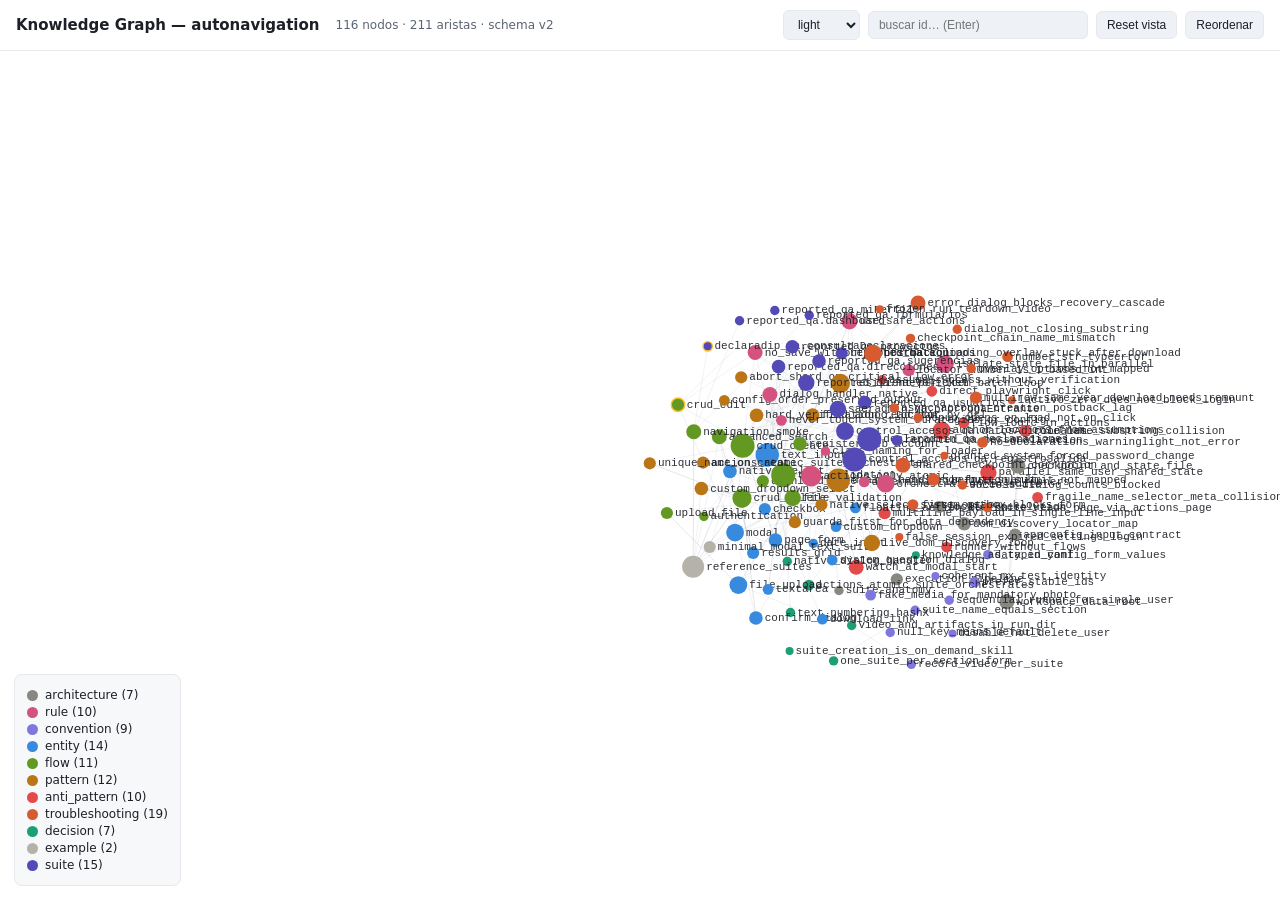
==== graph.html @ 7eb39158 "publish: site (e522fcc) [skip ci]" ====
<!DOCTYPE html>
<html lang="es">
<head>
<meta charset="utf-8">
<meta name="viewport" content="width=device-width, initial-scale=1">
<title>Knowledge Graph — autonavigation</title>
<style>
/* ---- tokens (fallback; themes.css los redefine por tema) ---- */
:root{
  --bg:#0f1115; --fg:#e6e9ef; --mut:#8b93a7; --line:#272c37;
  --accent:#6ea8fe; --side:#171a21; --card:#1c2130; --code:#222734;
  --t-architecture:#9aa0a6; --t-rule:#f06292; --t-convention:#ba68c8; --t-entity:#4fc3f7;
  --t-flow:#66bb6a; --t-pattern:#ffb74d; --t-anti_pattern:#ef5350; --t-troubleshooting:#ff8a65;
  --t-decision:#fff176; --t-example:#a1887f; --t-suite:#7e57c2;
}
*{box-sizing:border-box}
html,body{margin:0;height:100%;background:var(--bg);color:var(--fg);
  font-family:ui-sans-serif,system-ui,Segoe UI,Roboto,Arial,sans-serif}

/* ---- layout ---- */
#app{display:flex;flex-direction:column;height:100vh}
#main{flex:1;display:flex;min-height:0;position:relative}

/* ---- header / toolbar ---- */
header{padding:10px 16px;border-bottom:1px solid var(--line);display:flex;gap:16px;align-items:center;flex-wrap:wrap}
header h1{font-size:15px;margin:0;font-weight:600}
header .meta{color:var(--mut);font-size:12px}
#toolbar{display:flex;gap:8px;align-items:center;flex-wrap:wrap;margin-left:auto}
#search,#theme,button{background:var(--code);border:1px solid var(--line);color:var(--fg);border-radius:6px;padding:6px 10px;font-size:12px}
#search{width:220px}
button{cursor:pointer}
button:hover,#theme:hover{border-color:var(--accent)}

/* ---- canvas ---- */
#cv{flex:1;display:block;cursor:grab}
#cv:active{cursor:grabbing}

/* ---- side panel ---- */
#side{width:330px;border-left:1px solid var(--line);background:var(--side);padding:14px;overflow:auto;font-size:13px}
#side h2{font-size:14px;margin:0 0 4px}
#side .id{font-family:ui-monospace,Consolas,monospace;font-size:12px;color:var(--accent);word-break:break-all}
#side .tag{display:inline-block;font-size:11px;padding:1px 7px;border-radius:10px;border:1px solid var(--line);margin:6px 6px 0 0}
#side .rel{margin-top:10px}
#side .rel b{color:var(--mut);font-weight:600;font-size:11px;text-transform:uppercase;letter-spacing:.04em}
#side a{color:var(--accent);text-decoration:none;cursor:pointer;display:block;font-family:ui-monospace,Consolas,monospace;font-size:12px;padding:1px 0}
#side a:hover{text-decoration:underline}
.hint{color:var(--mut);font-size:11px;margin-top:6px}

/* ---- leyenda ---- */
#legend{position:absolute;left:14px;bottom:14px;background:var(--side);border:1px solid var(--line);
  border-radius:8px;padding:10px 12px;font-size:12px;max-width:240px}
#legend .row{display:flex;align-items:center;gap:7px;margin:3px 0;cursor:pointer;user-select:none}
#legend .row.off{opacity:.35}
#legend .dot{width:11px;height:11px;border-radius:50%}
</style>
<link rel="stylesheet" href="themes.css">
</head>
<body>
<div id="app">
  <!-- ============ HEADER / TOOLBAR ============ -->
  <header>
    <h1>Knowledge Graph — autonavigation</h1>
    <span class="meta" id="meta"></span>
    <div id="toolbar">
      <select id="theme" title="Tema (compartido con el tutorial)"><option value="light">light</option><option value="dark">dark</option><option value="sepia">sepia</option><option value="aurora">aurora</option></select>
      <input id="search" placeholder="buscar id… (Enter)" autocomplete="off">
      <button id="reset">Reset vista</button>
      <button id="reheat">Reordenar</button>
    </div>
  </header>
  <!-- ============ MAIN: canvas + panel + leyenda ============ -->
  <div id="main">
    <canvas id="cv"></canvas>
    <div id="legend"></div>
    <aside id="side"><p class="hint">Clic en un nodo para ver sus relaciones. Rueda = zoom · arrastra fondo = mover · arrastra nodo = fijar.</p></aside>
  </div>
</div>
<script>
/* ---- 1. DATA (inyectada por build_graph_html.py) ---- */
const DATA = {"nodes": [{"id": "anti_pattern.assume_success_without_verification", "type": "anti_pattern", "name": "assume_success_without_verification", "description": "Antipatrón: no leer el estado real del DOM tras la acción", "status": "validated", "confidence": "verified", "version": null, "last_validated": "2026-06-17", "path": "knowledge/antipatterns/assume_success_without_verification.yaml"}, {"id": "anti_pattern.author_locators_from_assumptions", "type": "anti_pattern", "name": "author_locators_from_assumptions", "description": "Antipatrón: escribir locators/acciones desde suposiciones del DOM sin mapear en vivo", "status": "validated", "confidence": "verified", "version": null, "last_validated": "2026-06-26", "path": "knowledge/antipatterns/author_locators_from_assumptions.yaml"}, {"id": "anti_pattern.direct_playwright_click", "type": "anti_pattern", "name": "direct_playwright_click", "description": "Antipatrón: usar locator.click()/fill() en vez de safe_click/safe_fill", "status": "validated", "confidence": "verified", "version": null, "last_validated": "2026-06-17", "path": "knowledge/antipatterns/direct_playwright_click.yaml"}, {"id": "anti_pattern.flow_logic_in_actions", "type": "anti_pattern", "name": "flow_logic_in_actions", "description": "Antipatrón: mezclar orquestación con interacción", "status": "validated", "confidence": "verified", "version": null, "last_validated": "2026-06-17", "path": "knowledge/antipatterns/flow_logic_in_actions.yaml"}, {"id": "anti_pattern.fragile_name_selector_meta_collision", "type": "anti_pattern", "name": "fragile_name_selector_meta_collision", "description": "Antipatrón: selector por name sin prefijo de tag choca con <meta name=\"...\"> u otros", "status": "validated", "confidence": "verified", "version": null, "last_validated": "2026-06-17", "path": "knowledge/antipatterns/fragile_name_selector_meta_collision.yaml"}, {"id": "anti_pattern.multiline_payload_in_single_line_input", "type": "anti_pattern", "name": "multiline_payload_in_single_line_input", "description": "Antipatrón: inyectar payload multilínea en un input de una sola línea", "status": "validated", "confidence": "verified", "version": null, "last_validated": "2026-06-17", "path": "knowledge/antipatterns/multiline_payload_in_single_line_input.yaml"}, {"id": "anti_pattern.parallel_same_user_shared_state", "type": "anti_pattern", "name": "parallel_same_user_shared_state", "description": "Antipatrón: varios procesos con el mismo usuario comparten sesión y state_file", "status": "validated", "confidence": "verified", "version": null, "last_validated": "2026-06-17", "path": "knowledge/antipatterns/parallel_same_user_shared_state.yaml"}, {"id": "anti_pattern.role_name_substring_collision", "type": "anti_pattern", "name": "role_name_substring_collision", "description": "Antipatrón: get_by_role(name=...) por substring", "status": "validated", "confidence": "verified", "version": null, "last_validated": "2026-06-17", "path": "knowledge/antipatterns/role_name_substring_collision.yaml"}, {"id": "anti_pattern.runner_without_flows", "type": "anti_pattern", "name": "runner_without_flows", "description": "Antipatrón: invocar main.py sin --flows → usa last_run", "status": "validated", "confidence": "verified", "version": null, "last_validated": "2026-06-17", "path": "knowledge/antipatterns/runner_without_flows.yaml"}, {"id": "anti_pattern.watch_at_modal_start", "type": "anti_pattern", "name": "watch_at_modal_start", "description": "Antipatrón: watch_for_known_interruptions arrancado al inicio cierra el boton X (Cerrar) del propio modal de captura", "status": "validated", "confidence": "verified", "version": null, "last_validated": "2026-06-17", "path": "knowledge/antipatterns/watch_at_modal_start.yaml"}, {"id": "architecture.appconfig_input_contract", "type": "architecture", "name": "appconfig_input_contract", "description": "AppConfig es el contrato de entrada de una corrida y desde P5-M1 es serializable: to_dict/from_dict en framework/config/serialization.py y JSON Schema versionado en framework/config/appconfig.schema.json.", "status": "validated", "confidence": "high", "version": null, "last_validated": "2026-08-05", "path": "knowledge/architecture/appconfig_input_contract.yaml"}, {"id": "architecture.checkpoint_and_state_file", "type": "architecture", "name": "checkpoint_and_state_file", "description": "CheckpointManager usa state_file (<workspace>/checkpoints/auth_<user>_<run_id>.json) para guardar el punto del flujo; restore_to_checkpoint re-navega.", "status": "validated", "confidence": "high", "version": null, "last_validated": "2026-08-04", "path": "knowledge/architecture/checkpoint_and_state_file.yaml"}, {"id": "architecture.dom_discovery_locator_map", "type": "architecture", "name": "dom_discovery_locator_map", "description": "UIMapper.map_page descubre el DOM y persiste en <workspace>/locators/<sistema>/locator_map.json (indexado por URL); de ahí se copian locators a la suite.", "status": "validated", "confidence": "high", "version": null, "last_validated": "2026-08-04", "path": "knowledge/architecture/dom_discovery_locator_map.yaml"}, {"id": "architecture.execution_pipeline", "type": "architecture", "name": "execution_pipeline", "description": "Cadena de ejecución: runner.py:main → plugin_registry/plugin_loader → BaseSuite → Suite específica → SafeActions → SmartResolver → Playwright.", "status": "validated", "confidence": "high", "version": null, "last_validated": "2026-08-06", "path": "knowledge/architecture/execution_pipeline.yaml"}, {"id": "architecture.locator_resolution", "type": "architecture", "name": "locator_resolution", "description": "SmartResolver soporta id, placeholder, role(+exact), label, text, alt, title, locator(CSS); UIMap aplica number como nth 1-based.", "status": "validated", "confidence": "high", "version": null, "last_validated": "2026-06-17", "path": "knowledge/architecture/locator_resolution.yaml"}, {"id": "architecture.suite_anatomy", "type": "architecture", "name": "suite_anatomy", "description": "Una suite = locators.json + actions.py + suite.py + config.yaml en plugins/<sistema>/<suite>/.", "status": "validated", "confidence": "high", "version": null, "last_validated": "2026-06-17", "path": "knowledge/architecture/suite_anatomy.yaml"}, {"id": "architecture.workspace_data_root", "type": "architecture", "name": "workspace_data_root", "description": "El workspace (AUTONAV_WORKSPACE) es la raíz ÚNICA de todo lo que el sistema escribe; plugins/ es entrada y el motor no escribe ahí.", "status": "validated", "confidence": "high", "version": null, "last_validated": "2026-08-04", "path": "knowledge/architecture/workspace_data_root.yaml"}, {"id": "convention.coherent_mx_test_identity", "type": "convention", "name": "coherent_mx_test_identity", "description": "Los RFC/CURP de datos de prueba se DERIVAN del nombre y la fecha de nacimiento con los algoritmos oficiales (homoclave y dígitos verificadores), nunca con letras al azar.", "status": "validated", "confidence": "verified", "version": null, "last_validated": "2026-07-24", "path": "knowledge/conventions/coherent_mx_test_identity.yaml"}, {"id": "convention.data_in_config_form_values", "type": "convention", "name": "data_in_config_form_values", "description": "Los datos de llenado viven en config.yaml (form.fields/values); actions leen self.config.form_values[\"key\"].", "status": "validated", "confidence": "high", "version": null, "last_validated": "2026-06-17", "path": "knowledge/conventions/data_in_config_form_values.yaml"}, {"id": "convention.disable_not_delete_user", "type": "convention", "name": "disable_not_delete_user", "description": "Los usuarios de declaradip NO se borran; se inhabilitan con baja lógica (dUsuario.lActivo = 0). \"Eliminar\" un usuario de prueba = inhabilitarlo.", "status": "validated", "confidence": "verified", "version": null, "last_validated": "2026-07-24", "path": "knowledge/conventions/disable_not_delete_user.yaml"}, {"id": "convention.fake_media_for_mandatory_photo", "type": "convention", "name": "fake_media_for_mandatory_photo", "description": "Formularios con foto/cámara obligatoria — habilitar browser_capabilities [fake_media] en el config de la suite y pulsar 'Tomar fotografía' (cámara sintética; funciona headless). Sin fake_media la cámara da NotFoundError y el submit se bloquea.", "status": "validated", "confidence": "high", "version": null, "last_validated": "2026-06-26", "path": "knowledge/conventions/fake_media_for_mandatory_photo.yaml"}, {"id": "convention.null_key_means_default", "type": "convention", "name": "null_key_means_default", "description": "En un config.yaml una clave escrita sin valor (`fields:`) significa \"por defecto\", nunca None: load_config lee todo con _cfg_get, que trata presente-con-None como ausente.", "status": "validated", "confidence": "high", "version": null, "last_validated": "2026-08-05", "path": "knowledge/conventions/null_key_means_default.yaml"}, {"id": "convention.prefer_stable_ids", "type": "convention", "name": "prefer_stable_ids", "description": "Preferir locators por id estable; placeholder/role+exact si no hay id; CSS como último recurso.", "status": "validated", "confidence": "high", "version": null, "last_validated": "2026-06-17", "path": "knowledge/conventions/prefer_stable_ids.yaml"}, {"id": "convention.record_video_per_suite", "type": "convention", "name": "record_video_per_suite", "description": "Activar record_video: true en el config.yaml de la suite para grabar la corrida.", "status": "validated", "confidence": "high", "version": null, "last_validated": "2026-06-17", "path": "knowledge/conventions/record_video_per_suite.yaml"}, {"id": "convention.sequential_runner_for_single_user", "type": "convention", "name": "sequential_runner_for_single_user", "description": "Para correr varias suites con un solo usuario, usar el runner SECUENCIAL (un navegador a la vez).", "status": "validated", "confidence": "high", "version": null, "last_validated": "2026-06-17", "path": "knowledge/conventions/sequential_runner_for_single_user.yaml"}, {"id": "convention.suite_name_equals_section", "type": "convention", "name": "suite_name_equals_section", "description": "Nombrar la suite como la sección/funcionalidad (camelCase), p.ej. nuevoTicket, sugerencias.", "status": "validated", "confidence": "high", "version": null, "last_validated": "2026-06-17", "path": "knowledge/conventions/suite_name_equals_section.yaml"}, {"id": "decision.actions_atomic_suite_orchestrates", "type": "decision", "name": "actions_atomic_suite_orchestrates", "description": "actions.py solo interacciones atómicas; suite.py orquesta.", "status": "validated", "confidence": "high", "version": null, "last_validated": "2026-06-17", "path": "knowledge/decisions/actions_atomic_suite_orchestrates.yaml"}, {"id": "decision.knowledge_as_typed_yaml", "type": "decision", "name": "knowledge_as_typed_yaml", "description": "El conocimiento operativo se guarda como entradas YAML tipadas en knowledge/ (sección top-level), no como prosa.", "status": "validated", "confidence": "high", "version": null, "last_validated": "2026-06-17", "path": "knowledge/decisions/knowledge_as_typed_yaml.yaml"}, {"id": "decision.native_dialog_handler", "type": "decision", "name": "native_dialog_handler", "description": "Manejar diálogos con watch_for_known_interruptions (handler nativo), no código por diálogo.", "status": "validated", "confidence": "high", "version": null, "last_validated": "2026-06-17", "path": "knowledge/decisions/native_dialog_handler.yaml"}, {"id": "decision.one_suite_per_section_form", "type": "decision", "name": "one_suite_per_section_form", "description": "Una suite por sección/formulario; un formulario nuevo de la sección se anexa como flow.", "status": "validated", "confidence": "high", "version": null, "last_validated": "2026-06-17", "path": "knowledge/decisions/one_suite_per_section_form.yaml"}, {"id": "decision.suite_creation_is_on_demand_skill", "type": "decision", "name": "suite_creation_is_on_demand_skill", "description": "La creación de suites es on-demand vía la skill create-test-suite (Knowledge Architect), no una rutina agendada.", "status": "validated", "confidence": "high", "version": null, "last_validated": "2026-06-17", "path": "knowledge/decisions/suite_creation_is_on_demand_skill.yaml"}, {"id": "decision.text_numbering_hashX", "type": "decision", "name": "text_numbering_hashX", "description": "Numeración", "status": "validated", "confidence": "high", "version": null, "last_validated": "2026-06-17", "path": "knowledge/decisions/text_numbering_hashX.yaml"}, {"id": "decision.video_and_artifacts_in_run_dir", "type": "decision", "name": "video_and_artifacts_in_run_dir", "description": "Video (record_video) y capturas van en plugins/<sistema>/<suite>/artifacts/run_<id>/.", "status": "validated", "confidence": "high", "version": null, "last_validated": "2026-06-17", "path": "knowledge/decisions/video_and_artifacts_in_run_dir.yaml"}, {"id": "entity.checkbox", "type": "entity", "name": "checkbox", "description": "Casilla; puede venir marcada por defecto.", "status": "validated", "confidence": "high", "version": null, "last_validated": "2026-06-17", "path": "knowledge/entities/checkbox.yaml"}, {"id": "entity.confirm_dialog", "type": "entity", "name": "confirm_dialog", "description": "Dialogo de confirmacion (Cancelar / accion). Lo cierra el handler nativo.", "status": "validated", "confidence": "high", "version": null, "last_validated": "2026-06-17", "path": "knowledge/entities/confirm_dialog.yaml"}, {"id": "entity.custom_dropdown", "type": "entity", "name": "custom_dropdown", "description": "Dropdown custom (NO <select> nativo), p.ej. .CustomSelect_trigger; suele tener buscador y lista.", "status": "validated", "confidence": "high", "version": null, "last_validated": "2026-06-17", "path": "knowledge/entities/custom_dropdown.yaml"}, {"id": "entity.date_input", "type": "entity", "name": "date_input", "description": "input[type=date]; el valor se fija en formato ISO YYYY-MM-DD.", "status": "validated", "confidence": "high", "version": null, "last_validated": "2026-06-17", "path": "knowledge/entities/date_input.yaml"}, {"id": "entity.download_link", "type": "entity", "name": "download_link", "description": "Boton o enlace que dispara la descarga de un archivo (evento download de Playwright); no es un input[type=file].", "status": "validated", "confidence": "high", "version": null, "last_validated": "2026-07-06", "path": "knowledge/entities/download_link.yaml"}, {"id": "entity.file_upload", "type": "entity", "name": "file_upload", "description": "input[type=file] (a veces dropzone); se sube con set_input_files.", "status": "validated", "confidence": "high", "version": null, "last_validated": "2026-06-17", "path": "knowledge/entities/file_upload.yaml"}, {"id": "entity.floating_action_button", "type": "entity", "name": "floating_action_button", "description": "Boton flotante global que abre un modal (p.ej. enviar sugerencia).", "status": "validated", "confidence": "high", "version": null, "last_validated": "2026-06-17", "path": "knowledge/entities/floating_action_button.yaml"}, {"id": "entity.modal", "type": "entity", "name": "modal", "description": "Formulario en modal in-page: se abre por un trigger, se llena y se envia dentro; se cierra con su boton X 'Cerrar'.", "status": "validated", "confidence": "high", "version": null, "last_validated": "2026-06-17", "path": "knowledge/entities/modal.yaml"}, {"id": "entity.native_select", "type": "entity", "name": "native_select", "description": "Elemento <select> nativo.", "status": "validated", "confidence": "high", "version": null, "last_validated": "2026-06-17", "path": "knowledge/entities/native_select.yaml"}, {"id": "entity.page_form", "type": "entity", "name": "page_form", "description": "Formulario de pagina completa (no modal); el submit navega a /<entidad>/<id>.", "status": "validated", "confidence": "high", "version": null, "last_validated": "2026-06-17", "path": "knowledge/entities/page_form.yaml"}, {"id": "entity.results_grid", "type": "entity", "name": "results_grid", "description": "Grilla/lista de resultados con accion por fila (p.ej. 'Seleccionar').", "status": "validated", "confidence": "high", "version": null, "last_validated": "2026-06-17", "path": "knowledge/entities/results_grid.yaml"}, {"id": "entity.system_question_dialog", "type": "entity", "name": "system_question_dialog", "description": "Diálogo modal \"Pregunta del Sistema\" (Global_QstBox) de los portales ASP.NET; bloquea el formulario hasta responderse y su respuesta puede agregar o quitar campos.", "status": "validated", "confidence": "high", "version": null, "last_validated": "2026-07-24", "path": "knowledge/entities/system_question_dialog.yaml"}, {"id": "entity.text_input", "type": "entity", "name": "text_input", "description": "Input de una sola linea; payloads multilinea rompen la integridad de safe_fill.", "status": "validated", "confidence": "high", "version": null, "last_validated": "2026-06-17", "path": "knowledge/entities/text_input.yaml"}, {"id": "entity.textarea", "type": "entity", "name": "textarea", "description": "Campo de texto multilinea; tolera payloads con saltos de linea.", "status": "validated", "confidence": "high", "version": null, "last_validated": "2026-06-17", "path": "knowledge/entities/textarea.yaml"}, {"id": "example.minimal_modal_text_suite", "type": "example", "name": "minimal_modal_text_suite", "description": "Suite mínima de formulario modal con batería de texto.", "status": "validated", "confidence": "medium", "version": null, "last_validated": "2026-06-17", "path": "knowledge/examples/minimal_modal_text_suite.yaml"}, {"id": "example.reference_suites", "type": "example", "name": "reference_suites", "description": "Suites reales que ejemplifican cada patrón.", "status": "validated", "confidence": "medium", "version": null, "last_validated": "2026-06-17", "path": "knowledge/examples/reference_suites.yaml"}, {"id": "flow.advanced_search", "type": "flow", "name": "advanced_search", "description": "Buscar y seleccionar de una grilla, tipicamente en un modal de busqueda compartido.", "status": "validated", "confidence": "high", "version": null, "last_validated": "2026-06-17", "path": "knowledge/flows/advanced_search.yaml"}, {"id": "flow.authentication", "type": "flow", "name": "authentication", "description": "Login del sistema via strategies.py (popup <a>, Abrir_Login(), o inline segun el sistema).", "status": "validated", "confidence": "high", "version": null, "last_validated": "2026-06-17", "path": "knowledge/flows/authentication.yaml"}, {"id": "flow.crud_create", "type": "flow", "name": "crud_create", "description": "Escenario E2E de alta de una entidad. Variantes por entidad de captura (modal o pagina).", "status": "validated", "confidence": "high", "version": null, "last_validated": "2026-06-17", "path": "knowledge/flows/crud_create.yaml"}, {"id": "flow.crud_delete", "type": "flow", "name": "crud_delete", "description": "Baja logica (soft delete): Desactivar + confirmar y verificar estado 'Inactivo'/'Activar'.", "status": "validated", "confidence": "high", "version": null, "last_validated": "2026-06-17", "path": "knowledge/flows/crud_delete.yaml"}, {"id": "flow.crud_edit", "type": "flow", "name": "crud_edit", "description": "Escenario E2E de edicion de una entidad existente y guardado.", "status": "draft", "confidence": "low", "version": null, "last_validated": "2026-06-17", "path": "knowledge/flows/crud_edit.yaml"}, {"id": "flow.download_file", "type": "flow", "name": "download_file", "description": "Descargar un archivo (Playwright download event) y guardarlo en una carpeta destino.", "status": "validated", "confidence": "high", "version": null, "last_validated": "2026-07-06", "path": "knowledge/flows/download_file.yaml"}, {"id": "flow.file_validation", "type": "flow", "name": "file_validation", "description": "Bateria de archivos (FileFactory) - BaseSuite.execute_file_validation con N archivos/formatos.", "status": "validated", "confidence": "high", "version": null, "last_validated": "2026-06-17", "path": "knowledge/flows/file_validation.yaml"}, {"id": "flow.navigation_smoke", "type": "flow", "name": "navigation_smoke", "description": "Recorrer todas las secciones del sidebar (un flow por seccion) y mapear cada una.", "status": "validated", "confidence": "high", "version": null, "last_validated": "2026-06-17", "path": "knowledge/flows/navigation_smoke.yaml"}, {"id": "flow.register_web_account", "type": "flow", "name": "register_web_account", "description": "Alta de una cuenta NUEVA en el portal web (registro), sin pasar por el login del sistema; usado como fase web del alta de usuarios de prueba.", "status": "validated", "confidence": "high", "version": null, "last_validated": "2026-07-24", "path": "knowledge/flows/register_web_account.yaml"}, {"id": "flow.text_validation", "type": "flow", "name": "text_validation", "description": "Bateria de texto (PayloadFactory) con numeracion #.X - BaseSuite.execute_text_validations.", "status": "validated", "confidence": "high", "version": null, "last_validated": "2026-06-17", "path": "knowledge/flows/text_validation.yaml"}, {"id": "flow.upload_file", "type": "flow", "name": "upload_file", "description": "Subir uno o varios archivos a un control de carga.", "status": "validated", "confidence": "high", "version": null, "last_validated": "2026-06-17", "path": "knowledge/flows/upload_file.yaml"}, {"id": "pattern.abort_shard_on_critical_flow_error", "type": "pattern", "name": "abort_shard_on_critical_flow_error", "description": "En un lote data-driven (pattern.resilient_per_item_batch_loop), distinguir errores POR ITEM (recuperables, se sigue con el siguiente) de CriticalFlowError (navegador/sesion en estado irrecuperable, p.ej. net::ERR_INSUFFICIENT_RESOURCES) — estos ultimos deben abortar el shard COMPLETO de inmediato (marcando el resto de items como pendientes) en vez de seguir iterando, ya que todos los items restantes fallarian identico, desperdiciando minutos en reintentos garantizados a fallar.", "status": "validated", "confidence": "high", "version": null, "last_validated": "2026-07-07", "path": "knowledge/patterns/abort_shard_on_critical_flow_error.yaml"}, {"id": "pattern.actions_atomic_suite_orchestrates", "type": "pattern", "name": "actions_atomic_suite_orchestrates", "description": "Separación actions (verbos atómicos) / suite (orquestación).", "status": "validated", "confidence": "high", "version": null, "last_validated": "2026-06-17", "path": "knowledge/patterns/actions_atomic_suite_orchestrates.yaml"}, {"id": "pattern.config_order_preserved_output", "type": "pattern", "name": "config_order_preserved_output", "description": "Cuando varios procesos paralelos escriben resultados de un lote (PDFs, filas, etc.) a una carpeta compartida, el orden de la tabla/CSV final debe ser el orden de la lista de config.yaml (no el orden de finalizacion de los workers). Se logra dando a cada item un indice de posicion en config y haciendo que el paso de extraccion/consolidacion itere la config EN ORDEN, buscando el resultado de cada item, en vez de listar la carpeta de salida (alfabetico o por fecha de escritura).", "status": "validated", "confidence": "high", "version": null, "last_validated": "2026-07-07", "path": "knowledge/patterns/config_order_preserved_output.yaml"}, {"id": "pattern.custom_dropdown_select", "type": "pattern", "name": "custom_dropdown_select", "description": "Selección en dropdown custom (no <select>) — click trigger, (buscador si existe), click opción de la lista.", "status": "validated", "confidence": "high", "version": null, "last_validated": "2026-06-17", "path": "knowledge/patterns/custom_dropdown_select.yaml"}, {"id": "pattern.dialog_handler_before_submit", "type": "pattern", "name": "dialog_handler_before_submit", "description": "Lanzar watch_for_known_interruptions como task ANTES del submit y await tras él.", "status": "validated", "confidence": "high", "version": null, "last_validated": "2026-06-17", "path": "knowledge/patterns/dialog_handler_before_submit.yaml"}, {"id": "pattern.find_adhoc_locator_by_dsl", "type": "pattern", "name": "find_adhoc_locator_by_dsl", "description": "Elemento que no está en locators.json — self.page.find(type=..., value=...), no self.page.page con Playwright crudo.", "status": "validated", "confidence": "high", "version": null, "last_validated": "2026-08-06", "path": "knowledge/patterns/find_adhoc_locator_by_dsl.yaml"}, {"id": "pattern.guarda_first_for_data_dependency", "type": "pattern", "name": "guarda_first_for_data_dependency", "description": "Si un flujo necesita un registro existente (p.ej. el check-out necesita una visita registrada) y el entorno no lo tiene, créalo primero (GUARDA puntual) y luego ejercita el flujo objetivo sobre ese dato.", "status": "validated", "confidence": "medium", "version": null, "last_validated": "2026-06-26", "path": "knowledge/patterns/guarda_first_for_data_dependency.yaml"}, {"id": "pattern.hard_verification_read_dom", "type": "pattern", "name": "hard_verification_read_dom", "description": "Verificar leyendo el valor real del DOM (getElementById().value / is_checked() / texto del select), no asumir.", "status": "validated", "confidence": "high", "version": null, "last_validated": "2026-06-17", "path": "knowledge/patterns/hard_verification_read_dom.yaml"}, {"id": "pattern.live_dom_discovery_loop", "type": "pattern", "name": "live_dom_discovery_loop", "description": "Descubrir el DOM en vivo ANTES de fijar locators — instrumentar map_page tras CADA navegación, correr headless, e inspeccionar locator_map.json + screenshots; iterar (descubrir → ajustar → re-correr).", "status": "validated", "confidence": "high", "version": null, "last_validated": "2026-06-26", "path": "knowledge/patterns/live_dom_discovery_loop.yaml"}, {"id": "pattern.native_select_first_option", "type": "pattern", "name": "native_select_first_option", "description": "<select> nativo — select_option con la primera opción de valor no vacío (saltar placeholders \"— Seleccionar —\").", "status": "validated", "confidence": "high", "version": null, "last_validated": "2026-06-17", "path": "knowledge/patterns/native_select_first_option.yaml"}, {"id": "pattern.resilient_per_item_batch_loop", "type": "pattern", "name": "resilient_per_item_batch_loop", "description": "Para una suite que itera una lista larga de claves de negocio (p.ej. RFCs), envolver cada item en try/except propio con recuperacion best-effort (incluye el handler nativo de dialogos) y registrar progreso atomico por item, para que un item problematico no aborte el resto del lote ni deje una barra de progreso \"congelada\" sin explicacion.", "status": "validated", "confidence": "high", "version": null, "last_validated": "2026-07-07", "path": "knowledge/patterns/resilient_per_item_batch_loop.yaml"}, {"id": "pattern.unique_name_on_create", "type": "pattern", "name": "unique_name_on_create", "description": "Generar nombre único (timestamp) al crear para poder localizar/borrar el registro luego.", "status": "validated", "confidence": "high", "version": null, "last_validated": "2026-06-17", "path": "knowledge/patterns/unique_name_on_create.yaml"}, {"id": "rule.actions_only_atomic", "type": "rule", "name": "actions_only_atomic", "description": "actions.py contiene solo interacciones atómicas de UI (click/fill/select/upload).", "status": "validated", "confidence": "high", "version": null, "last_validated": "2026-06-17", "path": "knowledge/rules/actions_only_atomic.yaml"}, {"id": "rule.class_naming_for_loader", "type": "rule", "name": "class_naming_for_loader", "description": "La clase de actions debe terminar en \"Actions\" y la de suite en \"Suite\".", "status": "validated", "confidence": "high", "version": null, "last_validated": "2026-06-17", "path": "knowledge/rules/class_naming_for_loader.yaml"}, {"id": "rule.deterministic_flows_in_runners", "type": "rule", "name": "deterministic_flows_in_runners", "description": "Los runners deben pasar --flows EXPLÍCITO por suite (no depender de last_run).", "status": "validated", "confidence": "high", "version": null, "last_validated": "2026-06-17", "path": "knowledge/rules/deterministic_flows_in_runners.yaml"}, {"id": "rule.dialog_handler_native", "type": "rule", "name": "dialog_handler_native", "description": "Para diálogos/interrupciones usar watch_for_known_interruptions, no código a medida.", "status": "validated", "confidence": "high", "version": null, "last_validated": "2026-06-17", "path": "knowledge/rules/dialog_handler_native.yaml"}, {"id": "rule.isolate_state_file_in_parallel", "type": "rule", "name": "isolate_state_file_in_parallel", "description": "El aislamiento del state_file en ejecución concurrente lo hace el framework (run_id); NO derives el state_file a mano en código nuevo.", "status": "validated", "confidence": "high", "version": null, "last_validated": "2026-08-03", "path": "knowledge/rules/isolate_state_file_in_parallel.yaml"}, {"id": "rule.locator_number_is_1_based_int", "type": "rule", "name": "locator_number_is_1_based_int", "description": "El campo \"number\" de un locator es nth 1-based y debe ser entero.", "status": "validated", "confidence": "high", "version": null, "last_validated": "2026-06-17", "path": "knowledge/rules/locator_number_is_1_based_int.yaml"}, {"id": "rule.never_touch_system_strategies_or_config", "type": "rule", "name": "never_touch_system_strategies_or_config", "description": "No modificar strategies.py ni config.yaml del SISTEMA (plugins/<sistema>/).", "status": "validated", "confidence": "high", "version": null, "last_validated": "2026-06-17", "path": "knowledge/rules/never_touch_system_strategies_or_config.yaml"}, {"id": "rule.no_save_without_confirmation", "type": "rule", "name": "no_save_without_confirmation", "description": "No pulsar Guardar/Enviar sin confirmar que la sección DEBE persistir (registrar GUARDA/NO GUARDA).", "status": "validated", "confidence": "high", "version": null, "last_validated": "2026-06-17", "path": "knowledge/rules/no_save_without_confirmation.yaml"}, {"id": "rule.orchestration_in_suite", "type": "rule", "name": "orchestration_in_suite", "description": "suite.py orquesta orden, condicionales, verificación, checkpoints e interpretación.", "status": "validated", "confidence": "high", "version": null, "last_validated": "2026-06-17", "path": "knowledge/rules/orchestration_in_suite.yaml"}, {"id": "rule.use_safe_actions", "type": "rule", "name": "use_safe_actions", "description": "Usar los verbos de SafeActions (no la API cruda del motor desde la suite).", "status": "validated", "confidence": "high", "version": null, "last_validated": "2026-08-06", "path": "knowledge/rules/use_safe_actions.yaml"}, {"id": "suite.control_accesos_qa.datosAdicionales", "type": "suite", "name": "control_accesos_qa.datosAdicionales", "description": "Sección 'Datos adicionales' de una nueva visita — Tipo de Visita + Lugar de Ingreso (dropdowns) + Características (chips de accesibilidad); no pulsa Registrar visita (NO GUARDA). Mapeada en vivo.", "status": "validated", "confidence": "medium", "version": 1, "last_validated": "2026-06-25", "path": "knowledge/suites/control_accesos_qa.datosAdicionales.yaml"}, {"id": "suite.control_accesos_qa.registroSalida", "type": "suite", "name": "control_accesos_qa.registroSalida", "description": "Check-out de visita end-to-end (GUARDA-first). Registra una visita (autorizador por autocomplete + invitado + foto fake_media; GUARDA), aterriza en su detalle y pulsa 'Marcar salida' (GUARDA); verificación dura — el botón desaparece. Validada en vivo.", "status": "validated", "confidence": "high", "version": 1, "last_validated": "2026-06-26", "path": "knowledge/suites/control_accesos_qa.registroSalida.yaml"}, {"id": "suite.declaradip_qa.consultaDeclaraciones", "type": "suite", "name": "declaradip_qa.consultaDeclaraciones", "description": "Navegacion+busqueda en DeclaraDip; bloqueada por login pendiente.", "status": "draft", "confidence": "low", "version": 1, "last_validated": "2026-06-17", "path": "knowledge/suites/declaradip_qa.consultaDeclaraciones.yaml"}, {"id": "suite.declaradmin_qa.declaraciones", "type": "suite", "name": "declaradmin_qa.declaraciones", "description": "Busca declarantes por RFC (form.values.declaraciones = pares {rfc, anio}, deduplicados) en Declaraciones -> Consulta de Declaraciones, entra al registro (icono lupa+ 'Consultar Declaraciones'), ubica la(s) fila(s) del grid cuyo \"Ejercicio\" == anio (puede haber mas de una, p.ej. Inicial/Modificacion el mismo año) y descarga su Version Publica a artifacts/declaraciones_pdf/<rfc>_<anio>/ (carpeta FIJA y compartida, no por run_<id>). NO GUARDA (solo lectura). Soporta lotes grandes (100+ pares) en paralelo via tools/run_declaraciones_parallel.py (sharding round-robin + reintento por item + pantalla de progreso tools/serve_progress.py); el orden final de tools/extract_declaraciones_pdf.py es el de config.yaml, no el de ejecucion (pattern.config_order_preserved_output). Mapeada y validada en vivo.", "status": "validated", "confidence": "high", "version": 5, "last_validated": "2026-07-07", "path": "knowledge/suites/declaradmin_qa.declaraciones.yaml"}, {"id": "suite.reported_qa.dashboard", "type": "suite", "name": "reported_qa.dashboard", "description": "Smoke de navegacion de las 14 secciones de Reported.", "status": "validated", "confidence": "high", "version": 1, "last_validated": "2026-06-17", "path": "knowledge/suites/reported_qa.dashboard.yaml"}, {"id": "suite.reported_qa.direcciones", "type": "suite", "name": "reported_qa.direcciones", "description": "Crear direccion (modal) + texto.", "status": "validated", "confidence": "high", "version": 1, "last_validated": "2026-06-17", "path": "knowledge/suites/reported_qa.direcciones.yaml"}, {"id": "suite.reported_qa.equipos", "type": "suite", "name": "reported_qa.equipos", "description": "Crear equipo (modal) + texto.", "status": "validated", "confidence": "high", "version": 1, "last_validated": "2026-06-17", "path": "knowledge/suites/reported_qa.equipos.yaml"}, {"id": "suite.reported_qa.formularios", "type": "suite", "name": "reported_qa.formularios", "description": "Seccion de configuracion de formularios (navegacion; NO guarda).", "status": "validated", "confidence": "high", "version": 1, "last_validated": "2026-06-17", "path": "knowledge/suites/reported_qa.formularios.yaml"}, {"id": "suite.reported_qa.miPerfil", "type": "suite", "name": "reported_qa.miPerfil", "description": "Editar perfil (NO guarda).", "status": "validated", "confidence": "high", "version": 1, "last_validated": "2026-06-17", "path": "knowledge/suites/reported_qa.miPerfil.yaml"}, {"id": "suite.reported_qa.nuevoTicket", "type": "suite", "name": "reported_qa.nuevoTicket", "description": "Alta de ticket (pagina) + bateria de texto + archivos.", "status": "validated", "confidence": "high", "version": 1, "last_validated": "2026-06-17", "path": "knowledge/suites/reported_qa.nuevoTicket.yaml"}, {"id": "suite.reported_qa.personalizacion", "type": "suite", "name": "reported_qa.personalizacion", "description": "Personalizacion (texto del logo + archivo de logo); NO guarda.", "status": "validated", "confidence": "high", "version": 1, "last_validated": "2026-06-17", "path": "knowledge/suites/reported_qa.personalizacion.yaml"}, {"id": "suite.reported_qa.proyectos", "type": "suite", "name": "reported_qa.proyectos", "description": "Crear proyecto (modal) + baja logica (persistencia) + texto.", "status": "validated", "confidence": "high", "version": 1, "last_validated": "2026-06-17", "path": "knowledge/suites/reported_qa.proyectos.yaml"}, {"id": "suite.reported_qa.sugerencias", "type": "suite", "name": "reported_qa.sugerencias", "description": "Enviar sugerencia (modal por boton flotante) + bateria de texto.", "status": "validated", "confidence": "high", "version": 1, "last_validated": "2026-06-17", "path": "knowledge/suites/reported_qa.sugerencias.yaml"}, {"id": "suite.reported_qa.usuarios", "type": "suite", "name": "reported_qa.usuarios", "description": "Crear usuario (modal, direccion via dropdown custom) + texto.", "status": "validated", "confidence": "high", "version": 1, "last_validated": "2026-06-17", "path": "knowledge/suites/reported_qa.usuarios.yaml"}, {"id": "suite.saeradmin_qa.prorrogaEntrante", "type": "suite", "name": "saeradmin_qa.prorrogaEntrante", "description": "Solicitud 'Entrega de Comision' (modal) con busqueda de actores y fechas; no pulsa Guardar.", "status": "validated", "confidence": "high", "version": 1, "last_validated": "2026-06-17", "path": "knowledge/suites/saeradmin_qa.prorrogaEntrante.yaml"}, {"id": "troubleshooting.async_account_creation_postback_lag", "type": "troubleshooting", "name": "async_account_creation_postback_lag", "description": "Problema: una consulta DB inmediatamente después de finalizar un alta web no encuentra el registro recién creado — causa: la escritura ocurre en un postback asíncrono que aún no termina cuando el código ya volvió del navegador", "status": "validated", "confidence": "verified", "version": null, "last_validated": "2026-07-24", "path": "knowledge/troubleshooting/async_account_creation_postback_lag.yaml"}, {"id": "troubleshooting.checkpoint_chain_name_mismatch", "type": "troubleshooting", "name": "checkpoint_chain_name_mismatch", "description": "Problema: un flow deja de ejecutarse tras renombrarlo — causa: se actualizó FLOW_MAP y el bloque if pero NO la asignación checkpoint='…' que encadena desde el paso anterior", "status": "validated", "confidence": "verified", "version": null, "last_validated": "2026-06-26", "path": "knowledge/troubleshooting/checkpoint_chain_name_mismatch.yaml"}, {"id": "troubleshooting.dialog_not_closing_substring", "type": "troubleshooting", "name": "dialog_not_closing_substring", "description": "Problema: diálogo de éxito no se cierra; SAFE_CLICK timeout entre casos — causa: known_interruption_candidates sin exact → \"Cerrar\" choca con \"Cerrar notificaciones\" (strict mode)", "status": "validated", "confidence": "verified", "version": null, "last_validated": "2026-06-17", "path": "knowledge/troubleshooting/dialog_not_closing_substring.yaml"}, {"id": "troubleshooting.error_dialog_blocks_recovery_cascade", "type": "troubleshooting", "name": "error_dialog_blocks_recovery_cascade", "description": "Problema: un dialogo de sistema (p.ej. #Global_MsgBox \"Mensaje del Sistema\", disparado por un error de servidor durante una descarga) cubre toda la pantalla e intercepta CUALQUIER click, incluido el menu lateral; si la logica de recuperacion tras un error no lo cierra, cada RFC/registro siguiente en el mismo lote falla identico (cascada), no solo el que origino el error", "status": "validated", "confidence": "verified", "version": null, "last_validated": "2026-07-07", "path": "knowledge/troubleshooting/error_dialog_blocks_recovery_cascade.yaml"}, {"id": "troubleshooting.false_session_expired_settings_login", "type": "troubleshooting", "name": "false_session_expired_settings_login", "description": "Problema: SESSION_EXPIRED falso en /settings/login (bucle de recovery) — causa: runtime_guardian detecta /login por substring; /settings/login colisiona", "status": "validated", "confidence": "verified", "version": null, "last_validated": "2026-06-17", "path": "knowledge/troubleshooting/false_session_expired_settings_login.yaml"}, {"id": "troubleshooting.frozen_run_teardown_video", "type": "troubleshooting", "name": "frozen_run_teardown_video", "description": "Problema: la suite termina (SUITE_COMPLETED) pero el proceso no sale; Chrome vivo; runner \"congelado\" — causa: context.close()/browser.close() con record_video se cuelga al finalizar el video", "status": "validated", "confidence": "verified", "version": null, "last_validated": "2026-06-17", "path": "knowledge/troubleshooting/frozen_run_teardown_video.yaml"}, {"id": "troubleshooting.granted_system_forced_password_change", "type": "troubleshooting", "name": "granted_system_forced_password_change", "description": "Problema: un usuario de prueba al que solo se le OTORGÓ acceso a un sistema (SIAC.uUsuarioSistema, sin registro propio) no puede entrar con su contraseña definitiva — causa: su contraseña inicial en ese sistema es su RFC y el primer login FUERZA un cambio; solución: flujo activate (login con RFC → resolve_password_change → cerrar MsgBox → re-login)", "status": "validated", "confidence": "verified", "version": null, "last_validated": "2026-07-31", "path": "knowledge/troubleshooting/granted_system_forced_password_change.yaml"}, {"id": "troubleshooting.lactivo_zero_does_not_block_login", "type": "troubleshooting", "name": "lactivo_zero_does_not_block_login", "description": "Hallazgo: en declaradip, dUsuario.lActivo=0 (\"inhabilitado\") NO impide el login — la cuenta entra igual hasta /Index. Además el sistema auto-inhabilita las cuentas recién creadas a los pocos minutos.", "status": "validated", "confidence": "verified", "version": null, "last_validated": "2026-08-07", "path": "knowledge/troubleshooting/lactivo_zero_does_not_block_login.yaml"}, {"id": "troubleshooting.multirow_same_year_download_needs_remount", "type": "troubleshooting", "name": "multirow_same_year_download_needs_remount", "description": "Problema: al descargar 2+ archivos seguidos del MISMO registro/modal (p.ej. dos filas con el mismo \"Ejercicio\": Inicial y Modificacion), la segunda descarga se atora — o el click queda interceptado por un spinner de \"procesando\" que el sitio no limpia solo, o el click \"pasa\" pero el evento download nunca dispara (el servidor sigue ocupado con la peticion anterior y descarta la siguiente en silencio)", "status": "validated", "confidence": "verified", "version": null, "last_validated": "2026-07-07", "path": "knowledge/troubleshooting/multirow_same_year_download_needs_remount.yaml"}, {"id": "troubleshooting.no_declarations_warninglight_not_error", "type": "troubleshooting", "name": "no_declarations_warninglight_not_error", "description": "Problema: un RFC existe en la busqueda (tiene fila de resultado) pero la persona no ha presentado NINGUNA declaracion (usuarios de prueba del sitio); abrir su registro y esperar el grid de declaraciones da timeout, en vez de un SKIP limpio, porque el grid nunca aparece", "status": "validated", "confidence": "verified", "version": null, "last_validated": "2026-07-07", "path": "knowledge/troubleshooting/no_declarations_warninglight_not_error.yaml"}, {"id": "troubleshooting.non_button_submit_not_mapped", "type": "troubleshooting", "name": "non_button_submit_not_mapped", "description": "Problema: get_by_role('button', name='Registrar visita') no resuelve y el mapper no lo capturó — causa: el control no es role=button (elemento estilizado) y/o su accessible name no coincide exacto; los deshabilitados no se mapean hasta validar el form", "status": "validated", "confidence": "verified", "version": null, "last_validated": "2026-06-26", "path": "knowledge/troubleshooting/non_button_submit_not_mapped.yaml"}, {"id": "troubleshooting.number_str_typeerror", "type": "troubleshooting", "name": "number_str_typeerror", "description": "Problema: TypeError: unsupported operand type(s) for -: 'str' and 'int' al resolver un locator con number — causa: UIMap hacía int(number - 1) con number string", "status": "validated", "confidence": "verified", "version": null, "last_validated": "2026-06-17", "path": "knowledge/troubleshooting/number_str_typeerror.yaml"}, {"id": "troubleshooting.overlay_options_not_mapped", "type": "troubleshooting", "name": "overlay_options_not_mapped", "description": "Problema: opciones de autocomplete/mat-select (cdk-overlay) no aparecen en locator_map.json y a veces el dropdown viene vacío en QA — causa: el extractor no traversa overlays fuera del árbol; el catálogo QA puede no tener datos", "status": "validated", "confidence": "verified", "version": null, "last_validated": "2026-06-26", "path": "knowledge/troubleshooting/overlay_options_not_mapped.yaml"}, {"id": "troubleshooting.popup_opens_on_load_not_on_click", "type": "troubleshooting", "name": "popup_opens_on_load_not_on_click", "description": "Problema: context.expect_page() da timeout al clickear el acceso de la landing — causa: el onload ya abrió el popup (ValidaNavegador -> Abrir_Login) y la ventana tiene nombre fijo, así que nunca se emite un evento page nuevo", "status": "validated", "confidence": "verified", "version": null, "last_validated": "2026-07-24", "path": "knowledge/troubleshooting/popup_opens_on_load_not_on_click.yaml"}, {"id": "troubleshooting.postback_loading_overlay_stuck_after_download", "type": "troubleshooting", "name": "postback_loading_overlay_stuck_after_download", "description": "Problema: tras click en un enlace/boton de descarga, el overlay de carga del sitio (ASP.NET UpdatePanel) queda visible para siempre y bloquea cualquier click posterior — causa: el overlay se oculta al recibir la respuesta ajax del postback, pero una descarga de archivo (Content-Disposition: attachment) nunca dispara ese callback", "status": "validated", "confidence": "verified", "version": null, "last_validated": "2026-07-06", "path": "knowledge/troubleshooting/postback_loading_overlay_stuck_after_download.yaml"}, {"id": "troubleshooting.shared_checkpoint_corruption", "type": "troubleshooting", "name": "shared_checkpoint_corruption", "description": "Problema: TODO falla de repente con JSONDecodeError: Extra data; persiste aunque corras de a una — causa: varios procesos del mismo usuario escriben el mismo auth_<user>.json (checkpoint) → JSON corrupto", "status": "validated", "confidence": "verified", "version": null, "last_validated": "2026-08-03", "path": "knowledge/troubleshooting/shared_checkpoint_corruption.yaml"}, {"id": "troubleshooting.success_dialog_counts_blocked", "type": "troubleshooting", "name": "success_dialog_counts_blocked", "description": "Problema: casos exitosos de texto se reportan como \"blocked\" — causa: el diálogo de ÉXITO es una interrupción conocida; el watch lo cierra y return await watch devuelve True", "status": "validated", "confidence": "verified", "version": null, "last_validated": "2026-06-17", "path": "knowledge/troubleshooting/success_dialog_counts_blocked.yaml"}, {"id": "troubleshooting.suite_reads_page_via_actions_page", "type": "troubleshooting", "name": "suite_reads_page_via_actions_page", "description": "Problema: AttributeError '…Suite' object has no attribute 'page' al leer el DOM desde la suite — causa: BaseSuite no expone self.page (solo recibe actions)", "status": "validated", "confidence": "verified", "version": null, "last_validated": "2026-06-26", "path": "knowledge/troubleshooting/suite_reads_page_via_actions_page.yaml"}, {"id": "troubleshooting.system_qstbox_blocks_form", "type": "troubleshooting", "name": "system_qstbox_blocks_form", "description": "Problema: el formulario se ve llenable en el dump del DOM pero la interacción no avanza — causa: un QstBox (\"Pregunta del Sistema\") se monta encima al cargar la pantalla y debe responderse antes de tocar el form", "status": "validated", "confidence": "verified", "version": null, "last_validated": "2026-07-24", "path": "knowledge/troubleshooting/system_qstbox_blocks_form.yaml"}], "edges": [{"from": "anti_pattern.assume_success_without_verification", "predicate": "see_also", "to": "pattern.hard_verification_read_dom"}, {"from": "anti_pattern.author_locators_from_assumptions", "predicate": "see_also", "to": "pattern.live_dom_discovery_loop"}, {"from": "anti_pattern.author_locators_from_assumptions", "predicate": "see_also", "to": "architecture.dom_discovery_locator_map"}, {"from": "anti_pattern.direct_playwright_click", "predicate": "see_also", "to": "rule.use_safe_actions"}, {"from": "anti_pattern.flow_logic_in_actions", "predicate": "see_also", "to": "rule.actions_only_atomic"}, {"from": "anti_pattern.flow_logic_in_actions", "predicate": "see_also", "to": "rule.orchestration_in_suite"}, {"from": "anti_pattern.multiline_payload_in_single_line_input", "predicate": "see_also", "to": "flow.text_validation"}, {"from": "anti_pattern.parallel_same_user_shared_state", "predicate": "see_also", "to": "rule.isolate_state_file_in_parallel"}, {"from": "anti_pattern.parallel_same_user_shared_state", "predicate": "see_also", "to": "troubleshooting.shared_checkpoint_corruption"}, {"from": "anti_pattern.runner_without_flows", "predicate": "see_also", "to": "rule.deterministic_flows_in_runners"}, {"from": "anti_pattern.watch_at_modal_start", "predicate": "see_also", "to": "pattern.dialog_handler_before_submit"}, {"from": "architecture.appconfig_input_contract", "predicate": "see_also", "to": "architecture.execution_pipeline"}, {"from": "architecture.appconfig_input_contract", "predicate": "see_also", "to": "architecture.workspace_data_root"}, {"from": "architecture.appconfig_input_contract", "predicate": "see_also", "to": "architecture.checkpoint_and_state_file"}, {"from": "architecture.checkpoint_and_state_file", "predicate": "see_also", "to": "rule.isolate_state_file_in_parallel"}, {"from": "architecture.checkpoint_and_state_file", "predicate": "see_also", "to": "troubleshooting.shared_checkpoint_corruption"}, {"from": "architecture.checkpoint_and_state_file", "predicate": "see_also", "to": "architecture.workspace_data_root"}, {"from": "architecture.dom_discovery_locator_map", "predicate": "see_also", "to": "architecture.workspace_data_root"}, {"from": "architecture.execution_pipeline", "predicate": "see_also", "to": "rule.actions_only_atomic"}, {"from": "architecture.execution_pipeline", "predicate": "see_also", "to": "rule.orchestration_in_suite"}, {"from": "architecture.locator_resolution", "predicate": "see_also", "to": "rule.locator_number_is_1_based_int"}, {"from": "architecture.locator_resolution", "predicate": "see_also", "to": "anti_pattern.fragile_name_selector_meta_collision"}, {"from": "architecture.locator_resolution", "predicate": "see_also", "to": "anti_pattern.role_name_substring_collision"}, {"from": "architecture.suite_anatomy", "predicate": "see_also", "to": "rule.class_naming_for_loader"}, {"from": "architecture.workspace_data_root", "predicate": "see_also", "to": "architecture.checkpoint_and_state_file"}, {"from": "architecture.workspace_data_root", "predicate": "see_also", "to": "architecture.dom_discovery_locator_map"}, {"from": "convention.fake_media_for_mandatory_photo", "predicate": "see_also", "to": "entity.file_upload"}, {"from": "convention.null_key_means_default", "predicate": "see_also", "to": "convention.data_in_config_form_values"}, {"from": "convention.prefer_stable_ids", "predicate": "see_also", "to": "anti_pattern.fragile_name_selector_meta_collision"}, {"from": "convention.record_video_per_suite", "predicate": "justified_by", "to": "decision.video_and_artifacts_in_run_dir"}, {"from": "convention.sequential_runner_for_single_user", "predicate": "see_also", "to": "anti_pattern.parallel_same_user_shared_state"}, {"from": "convention.suite_name_equals_section", "predicate": "justified_by", "to": "decision.one_suite_per_section_form"}, {"from": "decision.actions_atomic_suite_orchestrates", "predicate": "see_also", "to": "rule.actions_only_atomic"}, {"from": "decision.actions_atomic_suite_orchestrates", "predicate": "see_also", "to": "rule.orchestration_in_suite"}, {"from": "decision.native_dialog_handler", "predicate": "see_also", "to": "rule.dialog_handler_native"}, {"from": "decision.text_numbering_hashX", "predicate": "see_also", "to": "flow.text_validation"}, {"from": "entity.confirm_dialog", "predicate": "applies", "to": "pattern.dialog_handler_before_submit"}, {"from": "entity.confirm_dialog", "predicate": "see_also", "to": "flow.crud_delete"}, {"from": "entity.custom_dropdown", "predicate": "applies", "to": "pattern.custom_dropdown_select"}, {"from": "entity.download_link", "predicate": "see_also", "to": "entity.file_upload"}, {"from": "entity.file_upload", "predicate": "see_also", "to": "flow.file_validation"}, {"from": "entity.file_upload", "predicate": "see_also", "to": "flow.upload_file"}, {"from": "entity.floating_action_button", "predicate": "see_also", "to": "entity.modal"}, {"from": "entity.modal", "predicate": "applies", "to": "pattern.dialog_handler_before_submit"}, {"from": "entity.modal", "predicate": "must_avoid", "to": "anti_pattern.watch_at_modal_start"}, {"from": "entity.modal", "predicate": "see_also", "to": "entity.confirm_dialog"}, {"from": "entity.native_select", "predicate": "applies", "to": "pattern.native_select_first_option"}, {"from": "entity.page_form", "predicate": "see_also", "to": "flow.crud_create"}, {"from": "entity.results_grid", "predicate": "see_also", "to": "flow.advanced_search"}, {"from": "entity.system_question_dialog", "predicate": "watch_for", "to": "troubleshooting.system_qstbox_blocks_form"}, {"from": "entity.text_input", "predicate": "must_avoid", "to": "anti_pattern.multiline_payload_in_single_line_input"}, {"from": "entity.textarea", "predicate": "see_also", "to": "flow.text_validation"}, {"from": "example.minimal_modal_text_suite", "predicate": "see_also", "to": "flow.crud_create"}, {"from": "example.minimal_modal_text_suite", "predicate": "see_also", "to": "flow.text_validation"}, {"from": "example.minimal_modal_text_suite", "predicate": "see_also", "to": "pattern.dialog_handler_before_submit"}, {"from": "example.reference_suites", "predicate": "see_also", "to": "flow.crud_create"}, {"from": "example.reference_suites", "predicate": "see_also", "to": "pattern.custom_dropdown_select"}, {"from": "example.reference_suites", "predicate": "see_also", "to": "flow.crud_delete"}, {"from": "example.reference_suites", "predicate": "see_also", "to": "flow.navigation_smoke"}, {"from": "flow.advanced_search", "predicate": "composes", "to": "entity.modal"}, {"from": "flow.advanced_search", "predicate": "composes", "to": "entity.results_grid"}, {"from": "flow.advanced_search", "predicate": "see_also", "to": "example.reference_suites"}, {"from": "flow.authentication", "predicate": "must_follow", "to": "rule.never_touch_system_strategies_or_config"}, {"from": "flow.crud_create", "predicate": "composes", "to": "entity.modal"}, {"from": "flow.crud_create", "predicate": "composes", "to": "entity.page_form"}, {"from": "flow.crud_create", "predicate": "applies", "to": "pattern.dialog_handler_before_submit"}, {"from": "flow.crud_create", "predicate": "applies", "to": "pattern.unique_name_on_create"}, {"from": "flow.crud_create", "predicate": "must_follow", "to": "rule.no_save_without_confirmation"}, {"from": "flow.crud_create", "predicate": "must_follow", "to": "rule.actions_only_atomic"}, {"from": "flow.crud_create", "predicate": "must_avoid", "to": "anti_pattern.watch_at_modal_start"}, {"from": "flow.crud_create", "predicate": "see_also", "to": "example.reference_suites"}, {"from": "flow.crud_delete", "predicate": "composes", "to": "entity.confirm_dialog"}, {"from": "flow.crud_delete", "predicate": "applies", "to": "pattern.unique_name_on_create"}, {"from": "flow.crud_delete", "predicate": "applies", "to": "pattern.hard_verification_read_dom"}, {"from": "flow.crud_delete", "predicate": "see_also", "to": "example.reference_suites"}, {"from": "flow.crud_edit", "predicate": "composes", "to": "entity.modal"}, {"from": "flow.crud_edit", "predicate": "composes", "to": "entity.text_input"}, {"from": "flow.crud_edit", "predicate": "must_follow", "to": "rule.no_save_without_confirmation"}, {"from": "flow.download_file", "predicate": "composes", "to": "entity.download_link"}, {"from": "flow.download_file", "predicate": "watch_for", "to": "troubleshooting.postback_loading_overlay_stuck_after_download"}, {"from": "flow.file_validation", "predicate": "composes", "to": "entity.file_upload"}, {"from": "flow.file_validation", "predicate": "see_also", "to": "example.reference_suites"}, {"from": "flow.navigation_smoke", "predicate": "see_also", "to": "example.reference_suites"}, {"from": "flow.register_web_account", "predicate": "composes", "to": "entity.system_question_dialog"}, {"from": "flow.register_web_account", "predicate": "watch_for", "to": "troubleshooting.popup_opens_on_load_not_on_click"}, {"from": "flow.register_web_account", "predicate": "watch_for", "to": "troubleshooting.system_qstbox_blocks_form"}, {"from": "flow.register_web_account", "predicate": "watch_for", "to": "troubleshooting.async_account_creation_postback_lag"}, {"from": "flow.text_validation", "predicate": "composes", "to": "entity.textarea"}, {"from": "flow.text_validation", "predicate": "applies", "to": "pattern.dialog_handler_before_submit"}, {"from": "flow.text_validation", "predicate": "must_follow", "to": "rule.dialog_handler_native"}, {"from": "flow.text_validation", "predicate": "must_avoid", "to": "anti_pattern.multiline_payload_in_single_line_input"}, {"from": "flow.text_validation", "predicate": "must_avoid", "to": "anti_pattern.watch_at_modal_start"}, {"from": "flow.text_validation", "predicate": "see_also", "to": "example.reference_suites"}, {"from": "flow.upload_file", "predicate": "composes", "to": "entity.file_upload"}, {"from": "flow.upload_file", "predicate": "composes", "to": "flow.file_validation"}, {"from": "pattern.abort_shard_on_critical_flow_error", "predicate": "see_also", "to": "pattern.resilient_per_item_batch_loop"}, {"from": "pattern.abort_shard_on_critical_flow_error", "predicate": "see_also", "to": "troubleshooting.postback_loading_overlay_stuck_after_download"}, {"from": "pattern.actions_atomic_suite_orchestrates", "predicate": "must_follow", "to": "rule.actions_only_atomic"}, {"from": "pattern.actions_atomic_suite_orchestrates", "predicate": "must_follow", "to": "rule.orchestration_in_suite"}, {"from": "pattern.config_order_preserved_output", "predicate": "see_also", "to": "pattern.resilient_per_item_batch_loop"}, {"from": "pattern.custom_dropdown_select", "predicate": "see_also", "to": "pattern.native_select_first_option"}, {"from": "pattern.dialog_handler_before_submit", "predicate": "must_follow", "to": "rule.dialog_handler_native"}, {"from": "pattern.dialog_handler_before_submit", "predicate": "must_avoid", "to": "anti_pattern.watch_at_modal_start"}, {"from": "pattern.find_adhoc_locator_by_dsl", "predicate": "must_follow", "to": "rule.use_safe_actions"}, {"from": "pattern.find_adhoc_locator_by_dsl", "predicate": "must_avoid", "to": "anti_pattern.direct_playwright_click"}, {"from": "pattern.find_adhoc_locator_by_dsl", "predicate": "see_also", "to": "anti_pattern.author_locators_from_assumptions"}, {"from": "pattern.guarda_first_for_data_dependency", "predicate": "see_also", "to": "flow.crud_create"}, {"from": "pattern.guarda_first_for_data_dependency", "predicate": "see_also", "to": "rule.no_save_without_confirmation"}, {"from": "pattern.hard_verification_read_dom", "predicate": "must_follow", "to": "rule.orchestration_in_suite"}, {"from": "pattern.live_dom_discovery_loop", "predicate": "must_avoid", "to": "anti_pattern.author_locators_from_assumptions"}, {"from": "pattern.live_dom_discovery_loop", "predicate": "see_also", "to": "architecture.dom_discovery_locator_map"}, {"from": "pattern.native_select_first_option", "predicate": "see_also", "to": "pattern.custom_dropdown_select"}, {"from": "pattern.resilient_per_item_batch_loop", "predicate": "must_follow", "to": "rule.isolate_state_file_in_parallel"}, {"from": "pattern.resilient_per_item_batch_loop", "predicate": "see_also", "to": "troubleshooting.error_dialog_blocks_recovery_cascade"}, {"from": "pattern.resilient_per_item_batch_loop", "predicate": "see_also", "to": "troubleshooting.postback_loading_overlay_stuck_after_download"}, {"from": "pattern.resilient_per_item_batch_loop", "predicate": "see_also", "to": "anti_pattern.parallel_same_user_shared_state"}, {"from": "pattern.unique_name_on_create", "predicate": "see_also", "to": "flow.crud_delete"}, {"from": "rule.actions_only_atomic", "predicate": "see_also", "to": "rule.orchestration_in_suite"}, {"from": "rule.actions_only_atomic", "predicate": "see_also", "to": "pattern.actions_atomic_suite_orchestrates"}, {"from": "rule.deterministic_flows_in_runners", "predicate": "see_also", "to": "anti_pattern.runner_without_flows"}, {"from": "rule.dialog_handler_native", "predicate": "see_also", "to": "pattern.dialog_handler_before_submit"}, {"from": "rule.dialog_handler_native", "predicate": "see_also", "to": "rule.use_safe_actions"}, {"from": "rule.isolate_state_file_in_parallel", "predicate": "see_also", "to": "troubleshooting.shared_checkpoint_corruption"}, {"from": "rule.isolate_state_file_in_parallel", "predicate": "see_also", "to": "anti_pattern.parallel_same_user_shared_state"}, {"from": "rule.locator_number_is_1_based_int", "predicate": "see_also", "to": "troubleshooting.number_str_typeerror"}, {"from": "rule.orchestration_in_suite", "predicate": "see_also", "to": "rule.actions_only_atomic"}, {"from": "rule.use_safe_actions", "predicate": "see_also", "to": "pattern.dialog_handler_before_submit"}, {"from": "rule.use_safe_actions", "predicate": "see_also", "to": "pattern.find_adhoc_locator_by_dsl"}, {"from": "suite.control_accesos_qa.datosAdicionales", "predicate": "composes", "to": "entity.page_form"}, {"from": "suite.control_accesos_qa.datosAdicionales", "predicate": "composes", "to": "entity.native_select"}, {"from": "suite.control_accesos_qa.datosAdicionales", "predicate": "composes", "to": "entity.checkbox"}, {"from": "suite.control_accesos_qa.datosAdicionales", "predicate": "must_follow", "to": "rule.no_save_without_confirmation"}, {"from": "suite.control_accesos_qa.datosAdicionales", "predicate": "applies", "to": "pattern.live_dom_discovery_loop"}, {"from": "suite.control_accesos_qa.datosAdicionales", "predicate": "must_avoid", "to": "anti_pattern.author_locators_from_assumptions"}, {"from": "suite.control_accesos_qa.datosAdicionales", "predicate": "watch_for", "to": "troubleshooting.overlay_options_not_mapped"}, {"from": "suite.control_accesos_qa.registroSalida", "predicate": "composes", "to": "flow.crud_create"}, {"from": "suite.control_accesos_qa.registroSalida", "predicate": "composes", "to": "entity.page_form"}, {"from": "suite.control_accesos_qa.registroSalida", "predicate": "composes", "to": "entity.text_input"}, {"from": "suite.control_accesos_qa.registroSalida", "predicate": "composes", "to": "entity.file_upload"}, {"from": "suite.control_accesos_qa.registroSalida", "predicate": "applies", "to": "pattern.hard_verification_read_dom"}, {"from": "suite.control_accesos_qa.registroSalida", "predicate": "applies", "to": "pattern.live_dom_discovery_loop"}, {"from": "suite.control_accesos_qa.registroSalida", "predicate": "applies", "to": "pattern.guarda_first_for_data_dependency"}, {"from": "suite.control_accesos_qa.registroSalida", "predicate": "should_follow", "to": "convention.fake_media_for_mandatory_photo"}, {"from": "suite.control_accesos_qa.registroSalida", "predicate": "must_avoid", "to": "anti_pattern.author_locators_from_assumptions"}, {"from": "suite.control_accesos_qa.registroSalida", "predicate": "watch_for", "to": "troubleshooting.non_button_submit_not_mapped"}, {"from": "suite.control_accesos_qa.registroSalida", "predicate": "watch_for", "to": "troubleshooting.suite_reads_page_via_actions_page"}, {"from": "suite.control_accesos_qa.registroSalida", "predicate": "watch_for", "to": "troubleshooting.checkpoint_chain_name_mismatch"}, {"from": "suite.declaradip_qa.consultaDeclaraciones", "predicate": "composes", "to": "flow.navigation_smoke"}, {"from": "suite.declaradmin_qa.declaraciones", "predicate": "composes", "to": "entity.results_grid"}, {"from": "suite.declaradmin_qa.declaraciones", "predicate": "composes", "to": "flow.download_file"}, {"from": "suite.declaradmin_qa.declaraciones", "predicate": "applies", "to": "pattern.live_dom_discovery_loop"}, {"from": "suite.declaradmin_qa.declaraciones", "predicate": "applies", "to": "pattern.resilient_per_item_batch_loop"}, {"from": "suite.declaradmin_qa.declaraciones", "predicate": "applies", "to": "pattern.config_order_preserved_output"}, {"from": "suite.declaradmin_qa.declaraciones", "predicate": "applies", "to": "pattern.abort_shard_on_critical_flow_error"}, {"from": "suite.declaradmin_qa.declaraciones", "predicate": "must_follow", "to": "rule.never_touch_system_strategies_or_config"}, {"from": "suite.declaradmin_qa.declaraciones", "predicate": "must_follow", "to": "rule.actions_only_atomic"}, {"from": "suite.declaradmin_qa.declaraciones", "predicate": "must_follow", "to": "rule.use_safe_actions"}, {"from": "suite.declaradmin_qa.declaraciones", "predicate": "must_follow", "to": "rule.isolate_state_file_in_parallel"}, {"from": "suite.declaradmin_qa.declaraciones", "predicate": "must_avoid", "to": "anti_pattern.author_locators_from_assumptions"}, {"from": "suite.declaradmin_qa.declaraciones", "predicate": "watch_for", "to": "troubleshooting.postback_loading_overlay_stuck_after_download"}, {"from": "suite.declaradmin_qa.declaraciones", "predicate": "watch_for", "to": "troubleshooting.error_dialog_blocks_recovery_cascade"}, {"from": "suite.declaradmin_qa.declaraciones", "predicate": "watch_for", "to": "troubleshooting.multirow_same_year_download_needs_remount"}, {"from": "suite.declaradmin_qa.declaraciones", "predicate": "watch_for", "to": "troubleshooting.no_declarations_warninglight_not_error"}, {"from": "suite.reported_qa.dashboard", "predicate": "composes", "to": "flow.navigation_smoke"}, {"from": "suite.reported_qa.direcciones", "predicate": "composes", "to": "flow.crud_create"}, {"from": "suite.reported_qa.direcciones", "predicate": "composes", "to": "flow.text_validation"}, {"from": "suite.reported_qa.direcciones", "predicate": "composes", "to": "entity.text_input"}, {"from": "suite.reported_qa.direcciones", "predicate": "composes", "to": "entity.checkbox"}, {"from": "suite.reported_qa.equipos", "predicate": "composes", "to": "flow.crud_create"}, {"from": "suite.reported_qa.equipos", "predicate": "composes", "to": "flow.text_validation"}, {"from": "suite.reported_qa.equipos", "predicate": "composes", "to": "entity.text_input"}, {"from": "suite.reported_qa.formularios", "predicate": "composes", "to": "flow.navigation_smoke"}, {"from": "suite.reported_qa.miPerfil", "predicate": "composes", "to": "flow.crud_edit"}, {"from": "suite.reported_qa.nuevoTicket", "predicate": "composes", "to": "flow.crud_create"}, {"from": "suite.reported_qa.nuevoTicket", "predicate": "composes", "to": "flow.text_validation"}, {"from": "suite.reported_qa.nuevoTicket", "predicate": "composes", "to": "flow.file_validation"}, {"from": "suite.reported_qa.nuevoTicket", "predicate": "composes", "to": "entity.text_input"}, {"from": "suite.reported_qa.nuevoTicket", "predicate": "composes", "to": "entity.native_select"}, {"from": "suite.reported_qa.nuevoTicket", "predicate": "composes", "to": "entity.checkbox"}, {"from": "suite.reported_qa.personalizacion", "predicate": "composes", "to": "flow.file_validation"}, {"from": "suite.reported_qa.personalizacion", "predicate": "composes", "to": "entity.text_input"}, {"from": "suite.reported_qa.proyectos", "predicate": "composes", "to": "flow.crud_create"}, {"from": "suite.reported_qa.proyectos", "predicate": "composes", "to": "flow.crud_delete"}, {"from": "suite.reported_qa.proyectos", "predicate": "composes", "to": "flow.text_validation"}, {"from": "suite.reported_qa.proyectos", "predicate": "composes", "to": "entity.text_input"}, {"from": "suite.reported_qa.sugerencias", "predicate": "composes", "to": "flow.crud_create"}, {"from": "suite.reported_qa.sugerencias", "predicate": "composes", "to": "flow.text_validation"}, {"from": "suite.reported_qa.sugerencias", "predicate": "composes", "to": "entity.floating_action_button"}, {"from": "suite.reported_qa.sugerencias", "predicate": "composes", "to": "entity.text_input"}, {"from": "suite.reported_qa.usuarios", "predicate": "composes", "to": "flow.crud_create"}, {"from": "suite.reported_qa.usuarios", "predicate": "composes", "to": "flow.text_validation"}, {"from": "suite.reported_qa.usuarios", "predicate": "composes", "to": "entity.text_input"}, {"from": "suite.reported_qa.usuarios", "predicate": "composes", "to": "entity.custom_dropdown"}, {"from": "suite.saeradmin_qa.prorrogaEntrante", "predicate": "composes", "to": "flow.crud_create"}, {"from": "suite.saeradmin_qa.prorrogaEntrante", "predicate": "composes", "to": "flow.advanced_search"}, {"from": "suite.saeradmin_qa.prorrogaEntrante", "predicate": "composes", "to": "entity.text_input"}, {"from": "suite.saeradmin_qa.prorrogaEntrante", "predicate": "composes", "to": "entity.date_input"}, {"from": "suite.saeradmin_qa.prorrogaEntrante", "predicate": "composes", "to": "entity.native_select"}, {"from": "suite.saeradmin_qa.prorrogaEntrante", "predicate": "must_follow", "to": "rule.no_save_without_confirmation"}, {"from": "troubleshooting.dialog_not_closing_substring", "predicate": "see_also", "to": "anti_pattern.role_name_substring_collision"}, {"from": "troubleshooting.error_dialog_blocks_recovery_cascade", "predicate": "see_also", "to": "troubleshooting.postback_loading_overlay_stuck_after_download"}, {"from": "troubleshooting.error_dialog_blocks_recovery_cascade", "predicate": "see_also", "to": "pattern.resilient_per_item_batch_loop"}, {"from": "troubleshooting.multirow_same_year_download_needs_remount", "predicate": "see_also", "to": "troubleshooting.postback_loading_overlay_stuck_after_download"}, {"from": "troubleshooting.multirow_same_year_download_needs_remount", "predicate": "see_also", "to": "troubleshooting.error_dialog_blocks_recovery_cascade"}, {"from": "troubleshooting.no_declarations_warninglight_not_error", "predicate": "see_also", "to": "troubleshooting.postback_loading_overlay_stuck_after_download"}, {"from": "troubleshooting.non_button_submit_not_mapped", "predicate": "see_also", "to": "anti_pattern.role_name_substring_collision"}, {"from": "troubleshooting.non_button_submit_not_mapped", "predicate": "see_also", "to": "convention.prefer_stable_ids"}, {"from": "troubleshooting.number_str_typeerror", "predicate": "see_also", "to": "rule.locator_number_is_1_based_int"}, {"from": "troubleshooting.shared_checkpoint_corruption", "predicate": "see_also", "to": "rule.isolate_state_file_in_parallel"}, {"from": "troubleshooting.shared_checkpoint_corruption", "predicate": "see_also", "to": "anti_pattern.parallel_same_user_shared_state"}, {"from": "troubleshooting.success_dialog_counts_blocked", "predicate": "see_also", "to": "pattern.dialog_handler_before_submit"}], "reverse": {"anti_pattern.author_locators_from_assumptions": {"avoided_by": ["pattern.live_dom_discovery_loop", "suite.control_accesos_qa.datosAdicionales", "suite.control_accesos_qa.registroSalida", "suite.declaradmin_qa.declaraciones"], "see_also": ["pattern.find_adhoc_locator_by_dsl"]}, "anti_pattern.direct_playwright_click": {"avoided_by": ["pattern.find_adhoc_locator_by_dsl"]}, "anti_pattern.fragile_name_selector_meta_collision": {"see_also": ["architecture.locator_resolution", "convention.prefer_stable_ids"]}, "anti_pattern.multiline_payload_in_single_line_input": {"avoided_by": ["entity.text_input", "flow.text_validation"]}, "anti_pattern.parallel_same_user_shared_state": {"see_also": ["convention.sequential_runner_for_single_user", "pattern.resilient_per_item_batch_loop", "rule.isolate_state_file_in_parallel", "troubleshooting.shared_checkpoint_corruption"]}, "anti_pattern.role_name_substring_collision": {"see_also": ["architecture.locator_resolution", "troubleshooting.dialog_not_closing_substring", "troubleshooting.non_button_submit_not_mapped"]}, "anti_pattern.runner_without_flows": {"see_also": ["rule.deterministic_flows_in_runners"]}, "anti_pattern.watch_at_modal_start": {"avoided_by": ["entity.modal", "flow.crud_create", "flow.text_validation", "pattern.dialog_handler_before_submit"]}, "architecture.checkpoint_and_state_file": {"see_also": ["architecture.appconfig_input_contract", "architecture.workspace_data_root"]}, "architecture.dom_discovery_locator_map": {"see_also": ["anti_pattern.author_locators_from_assumptions", "architecture.workspace_data_root", "pattern.live_dom_discovery_loop"]}, "architecture.execution_pipeline": {"see_also": ["architecture.appconfig_input_contract"]}, "architecture.workspace_data_root": {"see_also": ["architecture.appconfig_input_contract", "architecture.checkpoint_and_state_file", "architecture.dom_discovery_locator_map"]}, "convention.data_in_config_form_values": {"see_also": ["convention.null_key_means_default"]}, "convention.fake_media_for_mandatory_photo": {"followed_by": ["suite.control_accesos_qa.registroSalida"]}, "convention.prefer_stable_ids": {"see_also": ["troubleshooting.non_button_submit_not_mapped"]}, "decision.one_suite_per_section_form": {"justifies": ["convention.suite_name_equals_section"]}, "decision.video_and_artifacts_in_run_dir": {"justifies": ["convention.record_video_per_suite"]}, "entity.checkbox": {"composed_by": ["suite.control_accesos_qa.datosAdicionales", "suite.reported_qa.direcciones", "suite.reported_qa.nuevoTicket"]}, "entity.confirm_dialog": {"composed_by": ["flow.crud_delete"], "see_also": ["entity.modal"]}, "entity.custom_dropdown": {"composed_by": ["suite.reported_qa.usuarios"]}, "entity.date_input": {"composed_by": ["suite.saeradmin_qa.prorrogaEntrante"]}, "entity.download_link": {"composed_by": ["flow.download_file"]}, "entity.file_upload": {"composed_by": ["flow.file_validation", "flow.upload_file", "suite.control_accesos_qa.registroSalida"], "see_also": ["convention.fake_media_for_mandatory_photo", "entity.download_link"]}, "entity.floating_action_button": {"composed_by": ["suite.reported_qa.sugerencias"]}, "entity.modal": {"composed_by": ["flow.advanced_search", "flow.crud_create", "flow.crud_edit"], "see_also": ["entity.floating_action_button"]}, "entity.native_select": {"composed_by": ["suite.control_accesos_qa.datosAdicionales", "suite.reported_qa.nuevoTicket", "suite.saeradmin_qa.prorrogaEntrante"]}, "entity.page_form": {"composed_by": ["flow.crud_create", "suite.control_accesos_qa.datosAdicionales", "suite.control_accesos_qa.registroSalida"]}, "entity.results_grid": {"composed_by": ["flow.advanced_search", "suite.declaradmin_qa.declaraciones"]}, "entity.system_question_dialog": {"composed_by": ["flow.register_web_account"]}, "entity.text_input": {"composed_by": ["flow.crud_edit", "suite.control_accesos_qa.registroSalida", "suite.reported_qa.direcciones", "suite.reported_qa.equipos", "suite.reported_qa.nuevoTicket", "suite.reported_qa.personalizacion", "suite.reported_qa.proyectos", "suite.reported_qa.sugerencias", "suite.reported_qa.usuarios", "suite.saeradmin_qa.prorrogaEntrante"]}, "entity.textarea": {"composed_by": ["flow.text_validation"]}, "example.reference_suites": {"see_also": ["flow.advanced_search", "flow.crud_create", "flow.crud_delete", "flow.file_validation", "flow.navigation_smoke", "flow.text_validation"]}, "flow.advanced_search": {"composed_by": ["suite.saeradmin_qa.prorrogaEntrante"], "see_also": ["entity.results_grid"]}, "flow.crud_create": {"composed_by": ["suite.control_accesos_qa.registroSalida", "suite.reported_qa.direcciones", "suite.reported_qa.equipos", "suite.reported_qa.nuevoTicket", "suite.reported_qa.proyectos", "suite.reported_qa.sugerencias", "suite.reported_qa.usuarios", "suite.saeradmin_qa.prorrogaEntrante"], "see_also": ["entity.page_form", "example.minimal_modal_text_suite", "example.reference_suites", "pattern.guarda_first_for_data_dependency"]}, "flow.crud_delete": {"composed_by": ["suite.reported_qa.proyectos"], "see_also": ["entity.confirm_dialog", "example.reference_suites", "pattern.unique_name_on_create"]}, "flow.crud_edit": {"composed_by": ["suite.reported_qa.miPerfil"]}, "flow.download_file": {"composed_by": ["suite.declaradmin_qa.declaraciones"]}, "flow.file_validation": {"composed_by": ["flow.upload_file", "suite.reported_qa.nuevoTicket", "suite.reported_qa.personalizacion"], "see_also": ["entity.file_upload"]}, "flow.navigation_smoke": {"composed_by": ["suite.declaradip_qa.consultaDeclaraciones", "suite.reported_qa.dashboard", "suite.reported_qa.formularios"], "see_also": ["example.reference_suites"]}, "flow.text_validation": {"composed_by": ["suite.reported_qa.direcciones", "suite.reported_qa.equipos", "suite.reported_qa.nuevoTicket", "suite.reported_qa.proyectos", "suite.reported_qa.sugerencias", "suite.reported_qa.usuarios"], "see_also": ["anti_pattern.multiline_payload_in_single_line_input", "decision.text_numbering_hashX", "entity.textarea", "example.minimal_modal_text_suite"]}, "flow.upload_file": {"see_also": ["entity.file_upload"]}, "pattern.abort_shard_on_critical_flow_error": {"applied_by": ["suite.declaradmin_qa.declaraciones"]}, "pattern.actions_atomic_suite_orchestrates": {"see_also": ["rule.actions_only_atomic"]}, "pattern.config_order_preserved_output": {"applied_by": ["suite.declaradmin_qa.declaraciones"]}, "pattern.custom_dropdown_select": {"applied_by": ["entity.custom_dropdown"], "see_also": ["example.reference_suites", "pattern.native_select_first_option"]}, "pattern.dialog_handler_before_submit": {"applied_by": ["entity.confirm_dialog", "entity.modal", "flow.crud_create", "flow.text_validation"], "see_also": ["anti_pattern.watch_at_modal_start", "example.minimal_modal_text_suite", "rule.dialog_handler_native", "rule.use_safe_actions", "troubleshooting.success_dialog_counts_blocked"]}, "pattern.find_adhoc_locator_by_dsl": {"see_also": ["rule.use_safe_actions"]}, "pattern.guarda_first_for_data_dependency": {"applied_by": ["suite.control_accesos_qa.registroSalida"]}, "pattern.hard_verification_read_dom": {"applied_by": ["flow.crud_delete", "suite.control_accesos_qa.registroSalida"], "see_also": ["anti_pattern.assume_success_without_verification"]}, "pattern.live_dom_discovery_loop": {"applied_by": ["suite.control_accesos_qa.datosAdicionales", "suite.control_accesos_qa.registroSalida", "suite.declaradmin_qa.declaraciones"], "see_also": ["anti_pattern.author_locators_from_assumptions"]}, "pattern.native_select_first_option": {"applied_by": ["entity.native_select"], "see_also": ["pattern.custom_dropdown_select"]}, "pattern.resilient_per_item_batch_loop": {"applied_by": ["suite.declaradmin_qa.declaraciones"], "see_also": ["pattern.abort_shard_on_critical_flow_error", "pattern.config_order_preserved_output", "troubleshooting.error_dialog_blocks_recovery_cascade"]}, "pattern.unique_name_on_create": {"applied_by": ["flow.crud_create", "flow.crud_delete"]}, "rule.actions_only_atomic": {"enforced_by": ["flow.crud_create", "pattern.actions_atomic_suite_orchestrates", "suite.declaradmin_qa.declaraciones"], "see_also": ["anti_pattern.flow_logic_in_actions", "architecture.execution_pipeline", "decision.actions_atomic_suite_orchestrates", "rule.orchestration_in_suite"]}, "rule.class_naming_for_loader": {"see_also": ["architecture.suite_anatomy"]}, "rule.deterministic_flows_in_runners": {"see_also": ["anti_pattern.runner_without_flows"]}, "rule.dialog_handler_native": {"enforced_by": ["flow.text_validation", "pattern.dialog_handler_before_submit"], "see_also": ["decision.native_dialog_handler"]}, "rule.isolate_state_file_in_parallel": {"enforced_by": ["pattern.resilient_per_item_batch_loop", "suite.declaradmin_qa.declaraciones"], "see_also": ["anti_pattern.parallel_same_user_shared_state", "architecture.checkpoint_and_state_file", "troubleshooting.shared_checkpoint_corruption"]}, "rule.locator_number_is_1_based_int": {"see_also": ["architecture.locator_resolution", "troubleshooting.number_str_typeerror"]}, "rule.never_touch_system_strategies_or_config": {"enforced_by": ["flow.authentication", "suite.declaradmin_qa.declaraciones"]}, "rule.no_save_without_confirmation": {"enforced_by": ["flow.crud_create", "flow.crud_edit", "suite.control_accesos_qa.datosAdicionales", "suite.saeradmin_qa.prorrogaEntrante"], "see_also": ["pattern.guarda_first_for_data_dependency"]}, "rule.orchestration_in_suite": {"enforced_by": ["pattern.actions_atomic_suite_orchestrates", "pattern.hard_verification_read_dom"], "see_also": ["anti_pattern.flow_logic_in_actions", "architecture.execution_pipeline", "decision.actions_atomic_suite_orchestrates", "rule.actions_only_atomic"]}, "rule.use_safe_actions": {"enforced_by": ["pattern.find_adhoc_locator_by_dsl", "suite.declaradmin_qa.declaraciones"], "see_also": ["anti_pattern.direct_playwright_click", "rule.dialog_handler_native"]}, "troubleshooting.async_account_creation_postback_lag": {"watched_by": ["flow.register_web_account"]}, "troubleshooting.checkpoint_chain_name_mismatch": {"watched_by": ["suite.control_accesos_qa.registroSalida"]}, "troubleshooting.error_dialog_blocks_recovery_cascade": {"see_also": ["pattern.resilient_per_item_batch_loop", "troubleshooting.multirow_same_year_download_needs_remount"], "watched_by": ["suite.declaradmin_qa.declaraciones"]}, "troubleshooting.multirow_same_year_download_needs_remount": {"watched_by": ["suite.declaradmin_qa.declaraciones"]}, "troubleshooting.no_declarations_warninglight_not_error": {"watched_by": ["suite.declaradmin_qa.declaraciones"]}, "troubleshooting.non_button_submit_not_mapped": {"watched_by": ["suite.control_accesos_qa.registroSalida"]}, "troubleshooting.number_str_typeerror": {"see_also": ["rule.locator_number_is_1_based_int"]}, "troubleshooting.overlay_options_not_mapped": {"watched_by": ["suite.control_accesos_qa.datosAdicionales"]}, "troubleshooting.popup_opens_on_load_not_on_click": {"watched_by": ["flow.register_web_account"]}, "troubleshooting.postback_loading_overlay_stuck_after_download": {"see_also": ["pattern.abort_shard_on_critical_flow_error", "pattern.resilient_per_item_batch_loop", "troubleshooting.error_dialog_blocks_recovery_cascade", "troubleshooting.multirow_same_year_download_needs_remount", "troubleshooting.no_declarations_warninglight_not_error"], "watched_by": ["flow.download_file", "suite.declaradmin_qa.declaraciones"]}, "troubleshooting.shared_checkpoint_corruption": {"see_also": ["anti_pattern.parallel_same_user_shared_state", "architecture.checkpoint_and_state_file", "rule.isolate_state_file_in_parallel"]}, "troubleshooting.suite_reads_page_via_actions_page": {"watched_by": ["suite.control_accesos_qa.registroSalida"]}, "troubleshooting.system_qstbox_blocks_form": {"watched_by": ["entity.system_question_dialog", "flow.register_web_account"]}}, "forward": {"anti_pattern.assume_success_without_verification": {"see_also": ["pattern.hard_verification_read_dom"]}, "anti_pattern.author_locators_from_assumptions": {"see_also": ["pattern.live_dom_discovery_loop", "architecture.dom_discovery_locator_map"]}, "anti_pattern.direct_playwright_click": {"see_also": ["rule.use_safe_actions"]}, "anti_pattern.flow_logic_in_actions": {"see_also": ["rule.actions_only_atomic", "rule.orchestration_in_suite"]}, "anti_pattern.multiline_payload_in_single_line_input": {"see_also": ["flow.text_validation"]}, "anti_pattern.parallel_same_user_shared_state": {"see_also": ["rule.isolate_state_file_in_parallel", "troubleshooting.shared_checkpoint_corruption"]}, "anti_pattern.runner_without_flows": {"see_also": ["rule.deterministic_flows_in_runners"]}, "anti_pattern.watch_at_modal_start": {"see_also": ["pattern.dialog_handler_before_submit"]}, "architecture.appconfig_input_contract": {"see_also": ["architecture.execution_pipeline", "architecture.workspace_data_root", "architecture.checkpoint_and_state_file"]}, "architecture.checkpoint_and_state_file": {"see_also": ["rule.isolate_state_file_in_parallel", "troubleshooting.shared_checkpoint_corruption", "architecture.workspace_data_root"]}, "architecture.dom_discovery_locator_map": {"see_also": ["architecture.workspace_data_root"]}, "architecture.execution_pipeline": {"see_also": ["rule.actions_only_atomic", "rule.orchestration_in_suite"]}, "architecture.locator_resolution": {"see_also": ["rule.locator_number_is_1_based_int", "anti_pattern.fragile_name_selector_meta_collision", "anti_pattern.role_name_substring_collision"]}, "architecture.suite_anatomy": {"see_also": ["rule.class_naming_for_loader"]}, "architecture.workspace_data_root": {"see_also": ["architecture.checkpoint_and_state_file", "architecture.dom_discovery_locator_map"]}, "convention.fake_media_for_mandatory_photo": {"see_also": ["entity.file_upload"]}, "convention.null_key_means_default": {"see_also": ["convention.data_in_config_form_values"]}, "convention.prefer_stable_ids": {"see_also": ["anti_pattern.fragile_name_selector_meta_collision"]}, "convention.record_video_per_suite": {"justified_by": ["decision.video_and_artifacts_in_run_dir"]}, "convention.sequential_runner_for_single_user": {"see_also": ["anti_pattern.parallel_same_user_shared_state"]}, "convention.suite_name_equals_section": {"justified_by": ["decision.one_suite_per_section_form"]}, "decision.actions_atomic_suite_orchestrates": {"see_also": ["rule.actions_only_atomic", "rule.orchestration_in_suite"]}, "decision.native_dialog_handler": {"see_also": ["rule.dialog_handler_native"]}, "decision.text_numbering_hashX": {"see_also": ["flow.text_validation"]}, "entity.confirm_dialog": {"applies": ["pattern.dialog_handler_before_submit"], "see_also": ["flow.crud_delete"]}, "entity.custom_dropdown": {"applies": ["pattern.custom_dropdown_select"]}, "entity.download_link": {"see_also": ["entity.file_upload"]}, "entity.file_upload": {"see_also": ["flow.file_validation", "flow.upload_file"]}, "entity.floating_action_button": {"see_also": ["entity.modal"]}, "entity.modal": {"applies": ["pattern.dialog_handler_before_submit"], "must_avoid": ["anti_pattern.watch_at_modal_start"], "see_also": ["entity.confirm_dialog"]}, "entity.native_select": {"applies": ["pattern.native_select_first_option"]}, "entity.page_form": {"see_also": ["flow.crud_create"]}, "entity.results_grid": {"see_also": ["flow.advanced_search"]}, "entity.system_question_dialog": {"watch_for": ["troubleshooting.system_qstbox_blocks_form"]}, "entity.text_input": {"must_avoid": ["anti_pattern.multiline_payload_in_single_line_input"]}, "entity.textarea": {"see_also": ["flow.text_validation"]}, "example.minimal_modal_text_suite": {"see_also": ["flow.crud_create", "flow.text_validation", "pattern.dialog_handler_before_submit"]}, "example.reference_suites": {"see_also": ["flow.crud_create", "pattern.custom_dropdown_select", "flow.crud_delete", "flow.navigation_smoke"]}, "flow.advanced_search": {"composes": ["entity.modal", "entity.results_grid"], "see_also": ["example.reference_suites"]}, "flow.authentication": {"must_follow": ["rule.never_touch_system_strategies_or_config"]}, "flow.crud_create": {"composes": ["entity.modal", "entity.page_form"], "applies": ["pattern.dialog_handler_before_submit", "pattern.unique_name_on_create"], "must_follow": ["rule.no_save_without_confirmation", "rule.actions_only_atomic"], "must_avoid": ["anti_pattern.watch_at_modal_start"], "see_also": ["example.reference_suites"]}, "flow.crud_delete": {"composes": ["entity.confirm_dialog"], "applies": ["pattern.unique_name_on_create", "pattern.hard_verification_read_dom"], "see_also": ["example.reference_suites"]}, "flow.crud_edit": {"composes": ["entity.modal", "entity.text_input"], "must_follow": ["rule.no_save_without_confirmation"]}, "flow.download_file": {"composes": ["entity.download_link"], "watch_for": ["troubleshooting.postback_loading_overlay_stuck_after_download"]}, "flow.file_validation": {"composes": ["entity.file_upload"], "see_also": ["example.reference_suites"]}, "flow.navigation_smoke": {"see_also": ["example.reference_suites"]}, "flow.register_web_account": {"composes": ["entity.system_question_dialog"], "watch_for": ["troubleshooting.popup_opens_on_load_not_on_click", "troubleshooting.system_qstbox_blocks_form", "troubleshooting.async_account_creation_postback_lag"]}, "flow.text_validation": {"composes": ["entity.textarea"], "applies": ["pattern.dialog_handler_before_submit"], "must_follow": ["rule.dialog_handler_native"], "must_avoid": ["anti_pattern.multiline_payload_in_single_line_input", "anti_pattern.watch_at_modal_start"], "see_also": ["example.reference_suites"]}, "flow.upload_file": {"composes": ["entity.file_upload", "flow.file_validation"]}, "pattern.abort_shard_on_critical_flow_error": {"see_also": ["pattern.resilient_per_item_batch_loop", "troubleshooting.postback_loading_overlay_stuck_after_download"]}, "pattern.actions_atomic_suite_orchestrates": {"must_follow": ["rule.actions_only_atomic", "rule.orchestration_in_suite"]}, "pattern.config_order_preserved_output": {"see_also": ["pattern.resilient_per_item_batch_loop"]}, "pattern.custom_dropdown_select": {"see_also": ["pattern.native_select_first_option"]}, "pattern.dialog_handler_before_submit": {"must_follow": ["rule.dialog_handler_native"], "must_avoid": ["anti_pattern.watch_at_modal_start"]}, "pattern.find_adhoc_locator_by_dsl": {"must_follow": ["rule.use_safe_actions"], "must_avoid": ["anti_pattern.direct_playwright_click"], "see_also": ["anti_pattern.author_locators_from_assumptions"]}, "pattern.guarda_first_for_data_dependency": {"see_also": ["flow.crud_create", "rule.no_save_without_confirmation"]}, "pattern.hard_verification_read_dom": {"must_follow": ["rule.orchestration_in_suite"]}, "pattern.live_dom_discovery_loop": {"must_avoid": ["anti_pattern.author_locators_from_assumptions"], "see_also": ["architecture.dom_discovery_locator_map"]}, "pattern.native_select_first_option": {"see_also": ["pattern.custom_dropdown_select"]}, "pattern.resilient_per_item_batch_loop": {"must_follow": ["rule.isolate_state_file_in_parallel"], "see_also": ["troubleshooting.error_dialog_blocks_recovery_cascade", "troubleshooting.postback_loading_overlay_stuck_after_download", "anti_pattern.parallel_same_user_shared_state"]}, "pattern.unique_name_on_create": {"see_also": ["flow.crud_delete"]}, "rule.actions_only_atomic": {"see_also": ["rule.orchestration_in_suite", "pattern.actions_atomic_suite_orchestrates"]}, "rule.deterministic_flows_in_runners": {"see_also": ["anti_pattern.runner_without_flows"]}, "rule.dialog_handler_native": {"see_also": ["pattern.dialog_handler_before_submit", "rule.use_safe_actions"]}, "rule.isolate_state_file_in_parallel": {"see_also": ["troubleshooting.shared_checkpoint_corruption", "anti_pattern.parallel_same_user_shared_state"]}, "rule.locator_number_is_1_based_int": {"see_also": ["troubleshooting.number_str_typeerror"]}, "rule.orchestration_in_suite": {"see_also": ["rule.actions_only_atomic"]}, "rule.use_safe_actions": {"see_also": ["pattern.dialog_handler_before_submit", "pattern.find_adhoc_locator_by_dsl"]}, "suite.control_accesos_qa.datosAdicionales": {"composes": ["entity.page_form", "entity.native_select", "entity.checkbox"], "must_follow": ["rule.no_save_without_confirmation"], "applies": ["pattern.live_dom_discovery_loop"], "must_avoid": ["anti_pattern.author_locators_from_assumptions"], "watch_for": ["troubleshooting.overlay_options_not_mapped"]}, "suite.control_accesos_qa.registroSalida": {"composes": ["flow.crud_create", "entity.page_form", "entity.text_input", "entity.file_upload"], "applies": ["pattern.hard_verification_read_dom", "pattern.live_dom_discovery_loop", "pattern.guarda_first_for_data_dependency"], "should_follow": ["convention.fake_media_for_mandatory_photo"], "must_avoid": ["anti_pattern.author_locators_from_assumptions"], "watch_for": ["troubleshooting.non_button_submit_not_mapped", "troubleshooting.suite_reads_page_via_actions_page", "troubleshooting.checkpoint_chain_name_mismatch"]}, "suite.declaradip_qa.consultaDeclaraciones": {"composes": ["flow.navigation_smoke"]}, "suite.declaradmin_qa.declaraciones": {"composes": ["entity.results_grid", "flow.download_file"], "applies": ["pattern.live_dom_discovery_loop", "pattern.resilient_per_item_batch_loop", "pattern.config_order_preserved_output", "pattern.abort_shard_on_critical_flow_error"], "must_follow": ["rule.never_touch_system_strategies_or_config", "rule.actions_only_atomic", "rule.use_safe_actions", "rule.isolate_state_file_in_parallel"], "must_avoid": ["anti_pattern.author_locators_from_assumptions"], "watch_for": ["troubleshooting.postback_loading_overlay_stuck_after_download", "troubleshooting.error_dialog_blocks_recovery_cascade", "troubleshooting.multirow_same_year_download_needs_remount", "troubleshooting.no_declarations_warninglight_not_error"]}, "suite.reported_qa.dashboard": {"composes": ["flow.navigation_smoke"]}, "suite.reported_qa.direcciones": {"composes": ["flow.crud_create", "flow.text_validation", "entity.text_input", "entity.checkbox"]}, "suite.reported_qa.equipos": {"composes": ["flow.crud_create", "flow.text_validation", "entity.text_input"]}, "suite.reported_qa.formularios": {"composes": ["flow.navigation_smoke"]}, "suite.reported_qa.miPerfil": {"composes": ["flow.crud_edit"]}, "suite.reported_qa.nuevoTicket": {"composes": ["flow.crud_create", "flow.text_validation", "flow.file_validation", "entity.text_input", "entity.native_select", "entity.checkbox"]}, "suite.reported_qa.personalizacion": {"composes": ["flow.file_validation", "entity.text_input"]}, "suite.reported_qa.proyectos": {"composes": ["flow.crud_create", "flow.crud_delete", "flow.text_validation", "entity.text_input"]}, "suite.reported_qa.sugerencias": {"composes": ["flow.crud_create", "flow.text_validation", "entity.floating_action_button", "entity.text_input"]}, "suite.reported_qa.usuarios": {"composes": ["flow.crud_create", "flow.text_validation", "entity.text_input", "entity.custom_dropdown"]}, "suite.saeradmin_qa.prorrogaEntrante": {"composes": ["flow.crud_create", "flow.advanced_search", "entity.text_input", "entity.date_input", "entity.native_select"], "must_follow": ["rule.no_save_without_confirmation"]}, "troubleshooting.dialog_not_closing_substring": {"see_also": ["anti_pattern.role_name_substring_collision"]}, "troubleshooting.error_dialog_blocks_recovery_cascade": {"see_also": ["troubleshooting.postback_loading_overlay_stuck_after_download", "pattern.resilient_per_item_batch_loop"]}, "troubleshooting.multirow_same_year_download_needs_remount": {"see_also": ["troubleshooting.postback_loading_overlay_stuck_after_download", "troubleshooting.error_dialog_blocks_recovery_cascade"]}, "troubleshooting.no_declarations_warninglight_not_error": {"see_also": ["troubleshooting.postback_loading_overlay_stuck_after_download"]}, "troubleshooting.non_button_submit_not_mapped": {"see_also": ["anti_pattern.role_name_substring_collision", "convention.prefer_stable_ids"]}, "troubleshooting.number_str_typeerror": {"see_also": ["rule.locator_number_is_1_based_int"]}, "troubleshooting.shared_checkpoint_corruption": {"see_also": ["rule.isolate_state_file_in_parallel", "anti_pattern.parallel_same_user_shared_state"]}, "troubleshooting.success_dialog_counts_blocked": {"see_also": ["pattern.dialog_handler_before_submit"]}}, "schema": 2, "by_type": {"anti_pattern": 10, "architecture": 7, "convention": 9, "decision": 7, "entity": 14, "example": 2, "flow": 11, "pattern": 12, "rule": 10, "suite": 15, "troubleshooting": 19}, "by_status": {"draft": 2, "validated": 114}};
const TYPES = ["architecture","rule","convention","entity","flow","pattern","anti_pattern","troubleshooting","decision","example","suite"];

/* ---- 2. CONFIG (física en un solo lugar) ---- */
const SIM = {
  link: 110, charge: 1200, gravity: 0.03, spring: 0.03, damping: 0.8,
  minDist: 14, maxV: 12, warmup: 250, cooling: 0.985, minAlpha: 0.05, reheat: 0.4
};

/* ---- 3. STATE ---- */
const nodes = DATA.nodes.map((n,i)=>({...n, x:0, y:0, vx:0, vy:0, fix:false}));
const byId = {}; nodes.forEach(n=>byId[n.id]=n);
const edges = DATA.edges.filter(e=>byId[e.from] && byId[e.to]);
const deg = {}; edges.forEach(e=>{deg[e.from]=(deg[e.from]||0)+1; deg[e.to]=(deg[e.to]||0)+1;});
const R0 = Math.sqrt(nodes.length) * 42;
nodes.forEach((n,i)=>{const a=i/nodes.length*Math.PI*2; n.x=Math.cos(a)*R0+(Math.random()-.5)*40; n.y=Math.sin(a)*R0+(Math.random()-.5)*40;});

let TYPE_COLORS = {}, LABEL = '#cfd6e6';   // se rellenan desde el tema (readColors)
function readColors(){
  const cs = getComputedStyle(document.documentElement);
  TYPES.forEach(t=>{ TYPE_COLORS[t] = (cs.getPropertyValue('--t-'+t).trim() || '#999'); });
  LABEL = cs.getPropertyValue('--fg').trim() || '#cfd6e6';
}

const cv=document.getElementById('cv'), ctx=cv.getContext('2d');
let cam={x:0,y:0,s:1}, sel=null, hidden=new Set(), alpha=1, W=0, H=0;
function resize(){const r=cv.getBoundingClientRect();cv.width=r.width*devicePixelRatio;cv.height=r.height*devicePixelRatio;W=r.width;H=r.height;}
window.addEventListener('resize',resize); resize(); cam.x=W/2; cam.y=H/2;

document.getElementById('meta').textContent =
  `${nodes.length} nodos · ${edges.length} aristas · schema v${DATA.schema}`;

/* ---- 4. SIMULATION (un paso) ---- */
function radius(n){ return 4 + Math.min(8,(deg[n.id]||0)*0.7); }
function step(){
  for(let i=0;i<nodes.length;i++){
    const a=nodes[i]; if(hidden.has(a.type)) continue;
    for(let j=i+1;j<nodes.length;j++){
      const b=nodes[j]; if(hidden.has(b.type)) continue;
      let dx=a.x-b.x, dy=a.y-b.y, d=Math.sqrt(dx*dx+dy*dy)||0.01;
      const dd=Math.max(d,SIM.minDist), rep=SIM.charge/(dd*dd);
      const fx=dx/d*rep, fy=dy/d*rep;
      a.vx+=fx; a.vy+=fy; b.vx-=fx; b.vy-=fy;
    }
    a.vx-=a.x*SIM.gravity; a.vy-=a.y*SIM.gravity;
  }
  edges.forEach(e=>{
    const a=byId[e.from], b=byId[e.to]; if(hidden.has(a.type)||hidden.has(b.type)) return;
    let dx=b.x-a.x, dy=b.y-a.y, d=Math.sqrt(dx*dx+dy*dy)||0.01;
    const f=(d-SIM.link)*SIM.spring, fx=dx/d*f, fy=dy/d*f;
    a.vx+=fx; a.vy+=fy; b.vx-=fx; b.vy-=fy;
  });
  nodes.forEach(n=>{
    if(n.fix){ n.vx=n.vy=0; return; }
    n.vx*=SIM.damping; n.vy*=SIM.damping;
    const sp=Math.hypot(n.vx,n.vy);
    if(sp>SIM.maxV){ n.vx=n.vx/sp*SIM.maxV; n.vy=n.vy/sp*SIM.maxV; }
    n.x+=n.vx*alpha; n.y+=n.vy*alpha;
  });
  if(alpha>SIM.minAlpha) alpha*=SIM.cooling;
}

/* ---- 5. RENDER ---- */
function neighbors(id){ const s=new Set([id]); edges.forEach(e=>{ if(e.from===id)s.add(e.to); if(e.to===id)s.add(e.from); }); return s; }
function draw(){
  step();
  ctx.setTransform(devicePixelRatio,0,0,devicePixelRatio,0,0);
  ctx.clearRect(0,0,W,H);
  ctx.save(); ctx.translate(cam.x,cam.y); ctx.scale(cam.s,cam.s);
  const near = sel ? neighbors(sel) : null;
  edges.forEach(e=>{
    const a=byId[e.from], b=byId[e.to]; if(hidden.has(a.type)||hidden.has(b.type)) return;
    const hot = sel && (e.from===sel||e.to===sel);
    ctx.strokeStyle = hot ? 'rgba(110,168,254,.9)' : (sel ? 'rgba(120,130,150,.07)' : 'rgba(120,130,150,.18)');
    ctx.lineWidth=(hot?1.6:0.6)/cam.s;
    ctx.beginPath(); ctx.moveTo(a.x,a.y); ctx.lineTo(b.x,b.y); ctx.stroke();
  });
  nodes.forEach(n=>{
    if(hidden.has(n.type)) return;
    const r=radius(n), dim = near && !near.has(n.id);
    ctx.globalAlpha = dim?0.18:1;
    ctx.fillStyle=TYPE_COLORS[n.type]||'#999';
    ctx.beginPath(); ctx.arc(n.x,n.y,r,0,Math.PI*2); ctx.fill();
    if(n.id===sel){ ctx.lineWidth=2/cam.s; ctx.strokeStyle=LABEL; ctx.stroke(); }
    if(n.status!=='validated'){ ctx.lineWidth=1.4/cam.s; ctx.strokeStyle='#ffc02e'; ctx.stroke(); }
    if(cam.s>0.7 || n.id===sel || (near&&near.has(n.id))){
      ctx.globalAlpha=dim?0.3:0.92; ctx.fillStyle=LABEL;
      ctx.font=`${11/cam.s}px ui-monospace,Consolas,monospace`;
      ctx.fillText(n.name, n.x+r+2, n.y+3);
    }
  });
  ctx.globalAlpha=1; ctx.restore();
  requestAnimationFrame(draw);
}

/* ---- 6. INTERACTION ---- */
function toWorld(px,py){ return {x:(px-cam.x)/cam.s, y:(py-cam.y)/cam.s}; }
function pick(px,py){ const w=toWorld(px,py); let best=null,bd=1e9;
  nodes.forEach(n=>{ if(hidden.has(n.type))return; const r=radius(n)+4, dx=n.x-w.x, dy=n.y-w.y, d=dx*dx+dy*dy;
    if(d<r*r && d<bd){bd=d;best=n;} }); return best; }
function link(id){ return `<a onclick="select('${id}')">${id}</a>`; }
function select(id){ sel=id; const n=byId[id], f=DATA.forward[id]||{}, r=DATA.reverse[id]||{};
  let h=`<h2>${n.name}</h2><div class="id">${n.id}</div>`;
  h+=`<span class="tag" style="border-color:${TYPE_COLORS[n.type]}">${n.type}</span>`;
  h+=`<span class="tag">${n.status}</span><span class="tag">conf: ${n.confidence}</span>`;
  if(n.version) h+=`<span class="tag">v${n.version}</span>`;
  h+=`<p style="color:var(--mut);margin:10px 0 0">${n.description||''}</p>`;
  const block=(title,obj)=>{ let s=''; Object.keys(obj).forEach(k=>{ if(obj[k]&&obj[k].length) s+=`<div class="rel"><b>${k}</b>${obj[k].map(link).join('')}</div>`; });
    return s?`<div style="margin-top:12px"><b style="color:var(--accent)">${title}</b>${s}</div>`:''; };
  h+=block('relaciones (forward →)', f); h+=block('entrantes (← reverse)', r);
  document.getElementById('side').innerHTML=h;
}
window.select=select;

let drag=null, dn=null, moved=false, last=null;
cv.addEventListener('mousedown',ev=>{ const n=pick(ev.offsetX,ev.offsetY); moved=false;
  if(n){dn=n;n.fix=true;} else drag={x:ev.offsetX,y:ev.offsetY}; last={x:ev.offsetX,y:ev.offsetY}; });
window.addEventListener('mousemove',ev=>{ if(!last)return;
  const dx=ev.offsetX-last.x, dy=ev.offsetY-last.y; if(Math.abs(dx)+Math.abs(dy)>3) moved=true;
  if(dn){ const w=toWorld(ev.offsetX,ev.offsetY); dn.x=w.x; dn.y=w.y; dn.vx=dn.vy=0; alpha=Math.max(alpha,SIM.reheat); }
  else if(drag){ cam.x+=dx; cam.y+=dy; } last={x:ev.offsetX,y:ev.offsetY}; });
window.addEventListener('mouseup',()=>{ if(dn&&!moved){ dn.fix=false; select(dn.id); } drag=null; dn=null; last=null; });
cv.addEventListener('wheel',ev=>{ ev.preventDefault(); const f=ev.deltaY<0?1.12:0.89;
  const wx=(ev.offsetX-cam.x)/cam.s, wy=(ev.offsetY-cam.y)/cam.s; cam.s=Math.max(0.15,Math.min(4,cam.s*f));
  cam.x=ev.offsetX-wx*cam.s; cam.y=ev.offsetY-wy*cam.s; },{passive:false});
document.getElementById('reset').onclick=()=>{ cam={x:W/2,y:H/2,s:1}; };
document.getElementById('reheat').onclick=()=>{ alpha=1; };
const search=document.getElementById('search');
search.addEventListener('keydown',ev=>{ if(ev.key!=='Enter')return;
  const q=search.value.trim().toLowerCase(), hit=nodes.find(n=>n.id.toLowerCase().includes(q));
  if(hit){ select(hit.id); cam.x=W/2-hit.x*cam.s; cam.y=H/2-hit.y*cam.s; } });

/* ---- 7. INIT (tema, leyenda, warmup, loop) ---- */
const legend=document.getElementById('legend');
function buildLegend(){
  legend.innerHTML='';
  TYPES.forEach(t=>{ const c=(DATA.by_type[t]||0);
    const row=document.createElement('div'); row.className='row'+(hidden.has(t)?' off':'');
    row.innerHTML=`<span class="dot" style="background:${TYPE_COLORS[t]}"></span><span>${t} (${c})</span>`;
    row.onclick=()=>{ if(hidden.has(t)){hidden.delete(t);row.classList.remove('off');} else {hidden.add(t);row.classList.add('off');} alpha=Math.max(alpha,SIM.reheat); };
    legend.appendChild(row); });
}
(function initTheme(){
  const sel=document.getElementById('theme');
  const saved=localStorage.getItem('autonav-theme')||'light';
  document.documentElement.dataset.theme=saved;
  if(sel){ sel.value=saved;
    sel.addEventListener('change',()=>{ document.documentElement.dataset.theme=sel.value;
      localStorage.setItem('autonav-theme',sel.value); readColors(); buildLegend(); }); }
})();
readColors();
buildLegend();
for(let i=0;i<SIM.warmup;i++) step();
draw();
</script>
</body>
</html>
---- themes.css ----
/* themes.css — temas compartidos por tutorial.html y graph.html.
   ARCHIVO TUYO: build_docs.py lo crea una vez y NO lo sobreescribe.

   Un tema = un bloque [data-theme="nombre"] que redefine tokens. Al añadir uno, regenera
   (tools/build_docs.py / build_graph_html.py) y aparece solo en el selector de ambas páginas.

   TOKENS DE CHROME (color sólido o degradado en --bg/--side/--card):
     --bg  fondo · --fg texto · --mut texto tenue · --line bordes
     --accent marca/enlaces · --side sidebar/paneles · --card tarjetas · --code code/badges
   TOKENS POR TIPO DE NODO (color de cada capa; los lee el grafo y las tarjetas del tutorial):
     --t-architecture --t-rule --t-convention --t-entity --t-flow --t-pattern
     --t-anti_pattern --t-troubleshooting --t-decision --t-example --t-suite

   AVANZADO: --bg/--side/--card aceptan degradados (son 'background'). Para patrones/imágenes/iconos,
   sobrescribe un componente: [data-theme="x"] body{...}. Ver ejemplos comentados al final. */

/* ===== LIGHT (default) ===== */
[data-theme="light"]{
  --bg:#fff; --fg:#1c1f26; --mut:#5b6472; --line:#e6e8ee;
  --accent:#2f6fed; --side:#f7f8fa; --card:#fff; --code:#eef1f6;
  --t-architecture:#888780; --t-rule:#D4537E; --t-convention:#7F77DD; --t-entity:#378ADD;
  --t-flow:#639922; --t-pattern:#BA7517; --t-anti_pattern:#E24B4A; --t-troubleshooting:#D85A30;
  --t-decision:#1D9E75; --t-example:#B4B2A9; --t-suite:#534AB7;
}

/* ===== DARK ===== */
[data-theme="dark"]{
  --bg:#0f1115; --fg:#e6e9ef; --mut:#8b93a7; --line:#272c37;
  --accent:#6ea8fe; --side:#171a21; --card:#171a21; --code:#1c2130;
  --t-architecture:#9aa0a6; --t-rule:#f06292; --t-convention:#ba68c8; --t-entity:#4fc3f7;
  --t-flow:#66bb6a; --t-pattern:#ffb74d; --t-anti_pattern:#ef5350; --t-troubleshooting:#ff8a65;
  --t-decision:#fff176; --t-example:#a1887f; --t-suite:#7e57c2;
}
[data-theme="dark"] .pbox{background:#16233f;border-color:#2b4a86;color:#cdddff}
[data-theme="dark"] .note{background:#2a2410;border-color:#5a4d1f;color:#f0e4b8}
[data-theme="dark"] .rin b{color:#c084fc}

/* ===== SEPIA ===== */
[data-theme="sepia"]{
  --bg:#f4ecd8; --fg:#43381f; --mut:#7a6a48; --line:#e0d4b8;
  --accent:#9a6a1f; --side:#efe5cc; --card:#fbf5e6; --code:#eaddc0;
  --t-architecture:#888780; --t-rule:#D4537E; --t-convention:#7F77DD; --t-entity:#2f6f9e;
  --t-flow:#639922; --t-pattern:#9a6a1f; --t-anti_pattern:#c0392b; --t-troubleshooting:#b05a20;
  --t-decision:#1d7a5e; --t-example:#9a8a68; --t-suite:#5a4aa0;
}

/* ===== AURORA (demo avanzado: degradado de fondo) ===== */
[data-theme="aurora"]{
  --bg:#0b1020; --fg:#e8ecff; --mut:#9aa6d6; --line:#23305a;
  --accent:#7c5cff; --side:#10183a; --card:#141d44; --code:#1a2550;
  --t-architecture:#9aa0a6; --t-rule:#ff6fae; --t-convention:#b39dff; --t-entity:#4fd0ff;
  --t-flow:#66e0a3; --t-pattern:#ffc861; --t-anti_pattern:#ff6b6b; --t-troubleshooting:#ffa06b;
  --t-decision:#fff07a; --t-example:#b0a0c0; --t-suite:#9d7cff;
}
/* el degradado va en 'body': lo ve el tutorial y se transparenta tras el canvas del grafo */
[data-theme="aurora"] body{
  background:radial-gradient(circle at 15% -10%, #1c2a6b 0, transparent 45%),
            linear-gradient(160deg, #0b1020, #141a3a 55%, #0b1020);
  background-attachment:fixed;
}

/* ===== EJEMPLOS AVANZADOS (descomenta y adapta) =====
   1) Degradado en tarjetas:
      [data-theme="dark"] .card{ background:linear-gradient(160deg,#171a21,#1d2330); }

   2) Patrón de rayas en la barra lateral (solo CSS, sin imagen):
      [data-theme="dark"] #side{ background-image:repeating-linear-gradient(45deg, rgba(255,255,255,.03) 0 6px, transparent 6px 12px); }

   3) Imagen/logo como icono junto al título del sidebar:
      [data-theme="dark"] #side h1{ background:url('logo.svg') left center/18px no-repeat; padding-left:24px; }

   4) Icono SVG embebido (data-URI) antes de cada título de sección del tutorial:
      [data-theme="dark"] section.doc>h2::before{
        content:""; display:inline-block; width:16px; height:16px; margin-right:8px; vertical-align:-2px;
        background:url('data:image/svg+xml;utf8,<svg xmlns="http://www.w3.org/2000/svg" viewBox="0 0 24 24" fill="none" stroke="%236ea8fe" stroke-width="2"><circle cx="12" cy="12" r="9"/></svg>') center/contain no-repeat;
      }

   5) Textura de imagen de fondo (coloca el archivo junto a este themes.css):
      [data-theme="dark"] body{ background:var(--bg) url('textura.png') repeat; }
*/
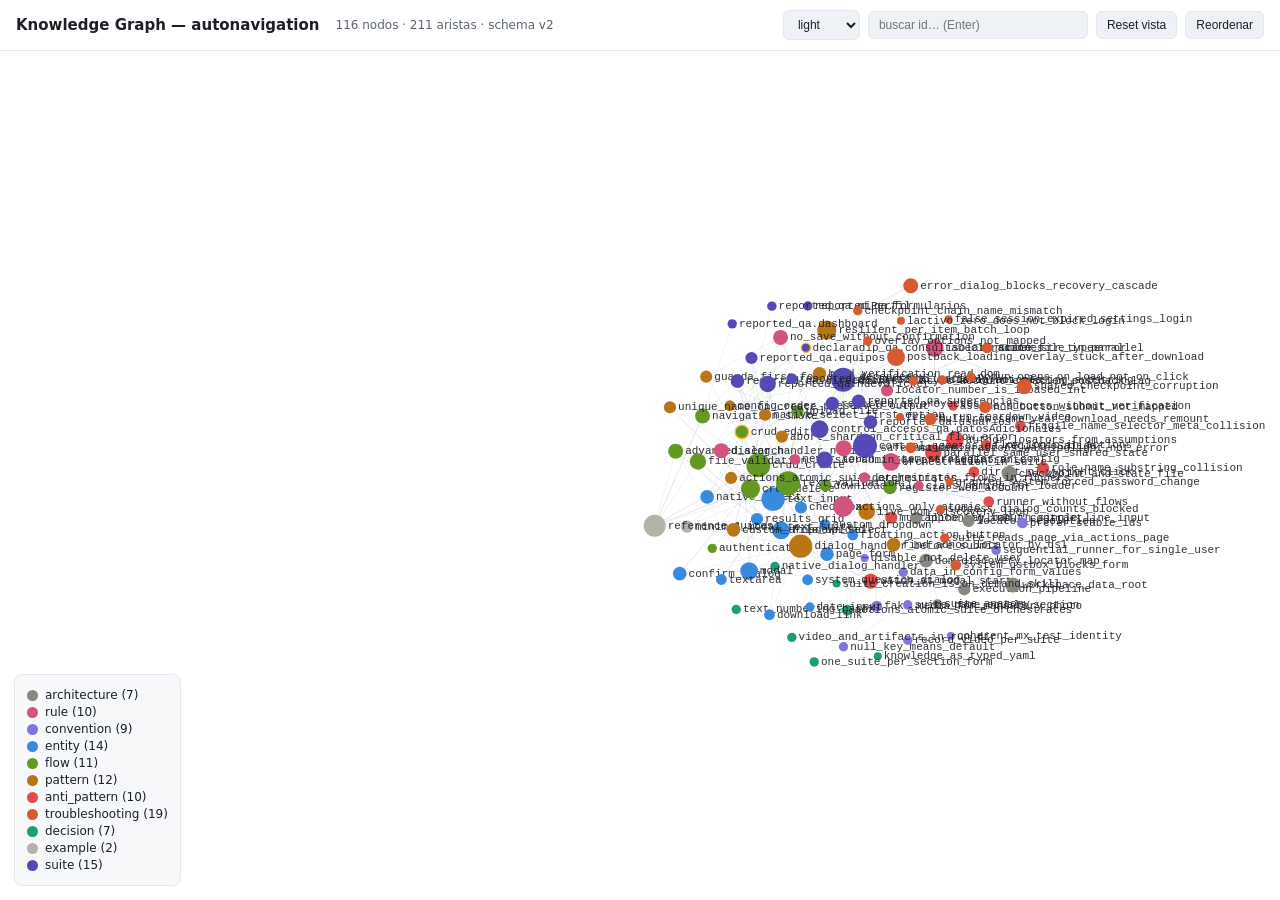
==== commit 2d8f2c69: "publish: site (a36ba31) [skip ci]" ====
--- a/graph.html
+++ b/graph.html
@@ -77,7 +77,7 @@
 </div>
 <script>
 /* ---- 1. DATA (inyectada por build_graph_html.py) ---- */
-const DATA = {"nodes": [{"id": "anti_pattern.assume_success_without_verification", "type": "anti_pattern", "name": "assume_success_without_verification", "description": "Antipatrón: no leer el estado real del DOM tras la acción", "status": "validated", "confidence": "verified", "version": null, "last_validated": "2026-06-17", "path": "knowledge/antipatterns/assume_success_without_verification.yaml"}, {"id": "anti_pattern.author_locators_from_assumptions", "type": "anti_pattern", "name": "author_locators_from_assumptions", "description": "Antipatrón: escribir locators/acciones desde suposiciones del DOM sin mapear en vivo", "status": "validated", "confidence": "verified", "version": null, "last_validated": "2026-06-26", "path": "knowledge/antipatterns/author_locators_from_assumptions.yaml"}, {"id": "anti_pattern.direct_playwright_click", "type": "anti_pattern", "name": "direct_playwright_click", "description": "Antipatrón: usar locator.click()/fill() en vez de safe_click/safe_fill", "status": "validated", "confidence": "verified", "version": null, "last_validated": "2026-06-17", "path": "knowledge/antipatterns/direct_playwright_click.yaml"}, {"id": "anti_pattern.flow_logic_in_actions", "type": "anti_pattern", "name": "flow_logic_in_actions", "description": "Antipatrón: mezclar orquestación con interacción", "status": "validated", "confidence": "verified", "version": null, "last_validated": "2026-06-17", "path": "knowledge/antipatterns/flow_logic_in_actions.yaml"}, {"id": "anti_pattern.fragile_name_selector_meta_collision", "type": "anti_pattern", "name": "fragile_name_selector_meta_collision", "description": "Antipatrón: selector por name sin prefijo de tag choca con <meta name=\"...\"> u otros", "status": "validated", "confidence": "verified", "version": null, "last_validated": "2026-06-17", "path": "knowledge/antipatterns/fragile_name_selector_meta_collision.yaml"}, {"id": "anti_pattern.multiline_payload_in_single_line_input", "type": "anti_pattern", "name": "multiline_payload_in_single_line_input", "description": "Antipatrón: inyectar payload multilínea en un input de una sola línea", "status": "validated", "confidence": "verified", "version": null, "last_validated": "2026-06-17", "path": "knowledge/antipatterns/multiline_payload_in_single_line_input.yaml"}, {"id": "anti_pattern.parallel_same_user_shared_state", "type": "anti_pattern", "name": "parallel_same_user_shared_state", "description": "Antipatrón: varios procesos con el mismo usuario comparten sesión y state_file", "status": "validated", "confidence": "verified", "version": null, "last_validated": "2026-06-17", "path": "knowledge/antipatterns/parallel_same_user_shared_state.yaml"}, {"id": "anti_pattern.role_name_substring_collision", "type": "anti_pattern", "name": "role_name_substring_collision", "description": "Antipatrón: get_by_role(name=...) por substring", "status": "validated", "confidence": "verified", "version": null, "last_validated": "2026-06-17", "path": "knowledge/antipatterns/role_name_substring_collision.yaml"}, {"id": "anti_pattern.runner_without_flows", "type": "anti_pattern", "name": "runner_without_flows", "description": "Antipatrón: invocar main.py sin --flows → usa last_run", "status": "validated", "confidence": "verified", "version": null, "last_validated": "2026-06-17", "path": "knowledge/antipatterns/runner_without_flows.yaml"}, {"id": "anti_pattern.watch_at_modal_start", "type": "anti_pattern", "name": "watch_at_modal_start", "description": "Antipatrón: watch_for_known_interruptions arrancado al inicio cierra el boton X (Cerrar) del propio modal de captura", "status": "validated", "confidence": "verified", "version": null, "last_validated": "2026-06-17", "path": "knowledge/antipatterns/watch_at_modal_start.yaml"}, {"id": "architecture.appconfig_input_contract", "type": "architecture", "name": "appconfig_input_contract", "description": "AppConfig es el contrato de entrada de una corrida y desde P5-M1 es serializable: to_dict/from_dict en framework/config/serialization.py y JSON Schema versionado en framework/config/appconfig.schema.json.", "status": "validated", "confidence": "high", "version": null, "last_validated": "2026-08-05", "path": "knowledge/architecture/appconfig_input_contract.yaml"}, {"id": "architecture.checkpoint_and_state_file", "type": "architecture", "name": "checkpoint_and_state_file", "description": "CheckpointManager usa state_file (<workspace>/checkpoints/auth_<user>_<run_id>.json) para guardar el punto del flujo; restore_to_checkpoint re-navega.", "status": "validated", "confidence": "high", "version": null, "last_validated": "2026-08-04", "path": "knowledge/architecture/checkpoint_and_state_file.yaml"}, {"id": "architecture.dom_discovery_locator_map", "type": "architecture", "name": "dom_discovery_locator_map", "description": "UIMapper.map_page descubre el DOM y persiste en <workspace>/locators/<sistema>/locator_map.json (indexado por URL); de ahí se copian locators a la suite.", "status": "validated", "confidence": "high", "version": null, "last_validated": "2026-08-04", "path": "knowledge/architecture/dom_discovery_locator_map.yaml"}, {"id": "architecture.execution_pipeline", "type": "architecture", "name": "execution_pipeline", "description": "Cadena de ejecución: runner.py:main → plugin_registry/plugin_loader → BaseSuite → Suite específica → SafeActions → SmartResolver → Playwright.", "status": "validated", "confidence": "high", "version": null, "last_validated": "2026-08-06", "path": "knowledge/architecture/execution_pipeline.yaml"}, {"id": "architecture.locator_resolution", "type": "architecture", "name": "locator_resolution", "description": "SmartResolver soporta id, placeholder, role(+exact), label, text, alt, title, locator(CSS); UIMap aplica number como nth 1-based.", "status": "validated", "confidence": "high", "version": null, "last_validated": "2026-06-17", "path": "knowledge/architecture/locator_resolution.yaml"}, {"id": "architecture.suite_anatomy", "type": "architecture", "name": "suite_anatomy", "description": "Una suite = locators.json + actions.py + suite.py + config.yaml en plugins/<sistema>/<suite>/.", "status": "validated", "confidence": "high", "version": null, "last_validated": "2026-06-17", "path": "knowledge/architecture/suite_anatomy.yaml"}, {"id": "architecture.workspace_data_root", "type": "architecture", "name": "workspace_data_root", "description": "El workspace (AUTONAV_WORKSPACE) es la raíz ÚNICA de todo lo que el sistema escribe; plugins/ es entrada y el motor no escribe ahí.", "status": "validated", "confidence": "high", "version": null, "last_validated": "2026-08-04", "path": "knowledge/architecture/workspace_data_root.yaml"}, {"id": "convention.coherent_mx_test_identity", "type": "convention", "name": "coherent_mx_test_identity", "description": "Los RFC/CURP de datos de prueba se DERIVAN del nombre y la fecha de nacimiento con los algoritmos oficiales (homoclave y dígitos verificadores), nunca con letras al azar.", "status": "validated", "confidence": "verified", "version": null, "last_validated": "2026-07-24", "path": "knowledge/conventions/coherent_mx_test_identity.yaml"}, {"id": "convention.data_in_config_form_values", "type": "convention", "name": "data_in_config_form_values", "description": "Los datos de llenado viven en config.yaml (form.fields/values); actions leen self.config.form_values[\"key\"].", "status": "validated", "confidence": "high", "version": null, "last_validated": "2026-06-17", "path": "knowledge/conventions/data_in_config_form_values.yaml"}, {"id": "convention.disable_not_delete_user", "type": "convention", "name": "disable_not_delete_user", "description": "Los usuarios de declaradip NO se borran; se inhabilitan con baja lógica (dUsuario.lActivo = 0). \"Eliminar\" un usuario de prueba = inhabilitarlo.", "status": "validated", "confidence": "verified", "version": null, "last_validated": "2026-07-24", "path": "knowledge/conventions/disable_not_delete_user.yaml"}, {"id": "convention.fake_media_for_mandatory_photo", "type": "convention", "name": "fake_media_for_mandatory_photo", "description": "Formularios con foto/cámara obligatoria — habilitar browser_capabilities [fake_media] en el config de la suite y pulsar 'Tomar fotografía' (cámara sintética; funciona headless). Sin fake_media la cámara da NotFoundError y el submit se bloquea.", "status": "validated", "confidence": "high", "version": null, "last_validated": "2026-06-26", "path": "knowledge/conventions/fake_media_for_mandatory_photo.yaml"}, {"id": "convention.null_key_means_default", "type": "convention", "name": "null_key_means_default", "description": "En un config.yaml una clave escrita sin valor (`fields:`) significa \"por defecto\", nunca None: load_config lee todo con _cfg_get, que trata presente-con-None como ausente.", "status": "validated", "confidence": "high", "version": null, "last_validated": "2026-08-05", "path": "knowledge/conventions/null_key_means_default.yaml"}, {"id": "convention.prefer_stable_ids", "type": "convention", "name": "prefer_stable_ids", "description": "Preferir locators por id estable; placeholder/role+exact si no hay id; CSS como último recurso.", "status": "validated", "confidence": "high", "version": null, "last_validated": "2026-06-17", "path": "knowledge/conventions/prefer_stable_ids.yaml"}, {"id": "convention.record_video_per_suite", "type": "convention", "name": "record_video_per_suite", "description": "Activar record_video: true en el config.yaml de la suite para grabar la corrida.", "status": "validated", "confidence": "high", "version": null, "last_validated": "2026-06-17", "path": "knowledge/conventions/record_video_per_suite.yaml"}, {"id": "convention.sequential_runner_for_single_user", "type": "convention", "name": "sequential_runner_for_single_user", "description": "Para correr varias suites con un solo usuario, usar el runner SECUENCIAL (un navegador a la vez).", "status": "validated", "confidence": "high", "version": null, "last_validated": "2026-06-17", "path": "knowledge/conventions/sequential_runner_for_single_user.yaml"}, {"id": "convention.suite_name_equals_section", "type": "convention", "name": "suite_name_equals_section", "description": "Nombrar la suite como la sección/funcionalidad (camelCase), p.ej. nuevoTicket, sugerencias.", "status": "validated", "confidence": "high", "version": null, "last_validated": "2026-06-17", "path": "knowledge/conventions/suite_name_equals_section.yaml"}, {"id": "decision.actions_atomic_suite_orchestrates", "type": "decision", "name": "actions_atomic_suite_orchestrates", "description": "actions.py solo interacciones atómicas; suite.py orquesta.", "status": "validated", "confidence": "high", "version": null, "last_validated": "2026-06-17", "path": "knowledge/decisions/actions_atomic_suite_orchestrates.yaml"}, {"id": "decision.knowledge_as_typed_yaml", "type": "decision", "name": "knowledge_as_typed_yaml", "description": "El conocimiento operativo se guarda como entradas YAML tipadas en knowledge/ (sección top-level), no como prosa.", "status": "validated", "confidence": "high", "version": null, "last_validated": "2026-06-17", "path": "knowledge/decisions/knowledge_as_typed_yaml.yaml"}, {"id": "decision.native_dialog_handler", "type": "decision", "name": "native_dialog_handler", "description": "Manejar diálogos con watch_for_known_interruptions (handler nativo), no código por diálogo.", "status": "validated", "confidence": "high", "version": null, "last_validated": "2026-06-17", "path": "knowledge/decisions/native_dialog_handler.yaml"}, {"id": "decision.one_suite_per_section_form", "type": "decision", "name": "one_suite_per_section_form", "description": "Una suite por sección/formulario; un formulario nuevo de la sección se anexa como flow.", "status": "validated", "confidence": "high", "version": null, "last_validated": "2026-06-17", "path": "knowledge/decisions/one_suite_per_section_form.yaml"}, {"id": "decision.suite_creation_is_on_demand_skill", "type": "decision", "name": "suite_creation_is_on_demand_skill", "description": "La creación de suites es on-demand vía la skill create-test-suite (Knowledge Architect), no una rutina agendada.", "status": "validated", "confidence": "high", "version": null, "last_validated": "2026-06-17", "path": "knowledge/decisions/suite_creation_is_on_demand_skill.yaml"}, {"id": "decision.text_numbering_hashX", "type": "decision", "name": "text_numbering_hashX", "description": "Numeración", "status": "validated", "confidence": "high", "version": null, "last_validated": "2026-06-17", "path": "knowledge/decisions/text_numbering_hashX.yaml"}, {"id": "decision.video_and_artifacts_in_run_dir", "type": "decision", "name": "video_and_artifacts_in_run_dir", "description": "Video (record_video) y capturas van en plugins/<sistema>/<suite>/artifacts/run_<id>/.", "status": "validated", "confidence": "high", "version": null, "last_validated": "2026-06-17", "path": "knowledge/decisions/video_and_artifacts_in_run_dir.yaml"}, {"id": "entity.checkbox", "type": "entity", "name": "checkbox", "description": "Casilla; puede venir marcada por defecto.", "status": "validated", "confidence": "high", "version": null, "last_validated": "2026-06-17", "path": "knowledge/entities/checkbox.yaml"}, {"id": "entity.confirm_dialog", "type": "entity", "name": "confirm_dialog", "description": "Dialogo de confirmacion (Cancelar / accion). Lo cierra el handler nativo.", "status": "validated", "confidence": "high", "version": null, "last_validated": "2026-06-17", "path": "knowledge/entities/confirm_dialog.yaml"}, {"id": "entity.custom_dropdown", "type": "entity", "name": "custom_dropdown", "description": "Dropdown custom (NO <select> nativo), p.ej. .CustomSelect_trigger; suele tener buscador y lista.", "status": "validated", "confidence": "high", "version": null, "last_validated": "2026-06-17", "path": "knowledge/entities/custom_dropdown.yaml"}, {"id": "entity.date_input", "type": "entity", "name": "date_input", "description": "input[type=date]; el valor se fija en formato ISO YYYY-MM-DD.", "status": "validated", "confidence": "high", "version": null, "last_validated": "2026-06-17", "path": "knowledge/entities/date_input.yaml"}, {"id": "entity.download_link", "type": "entity", "name": "download_link", "description": "Boton o enlace que dispara la descarga de un archivo (evento download de Playwright); no es un input[type=file].", "status": "validated", "confidence": "high", "version": null, "last_validated": "2026-07-06", "path": "knowledge/entities/download_link.yaml"}, {"id": "entity.file_upload", "type": "entity", "name": "file_upload", "description": "input[type=file] (a veces dropzone); se sube con set_input_files.", "status": "validated", "confidence": "high", "version": null, "last_validated": "2026-06-17", "path": "knowledge/entities/file_upload.yaml"}, {"id": "entity.floating_action_button", "type": "entity", "name": "floating_action_button", "description": "Boton flotante global que abre un modal (p.ej. enviar sugerencia).", "status": "validated", "confidence": "high", "version": null, "last_validated": "2026-06-17", "path": "knowledge/entities/floating_action_button.yaml"}, {"id": "entity.modal", "type": "entity", "name": "modal", "description": "Formulario en modal in-page: se abre por un trigger, se llena y se envia dentro; se cierra con su boton X 'Cerrar'.", "status": "validated", "confidence": "high", "version": null, "last_validated": "2026-06-17", "path": "knowledge/entities/modal.yaml"}, {"id": "entity.native_select", "type": "entity", "name": "native_select", "description": "Elemento <select> nativo.", "status": "validated", "confidence": "high", "version": null, "last_validated": "2026-06-17", "path": "knowledge/entities/native_select.yaml"}, {"id": "entity.page_form", "type": "entity", "name": "page_form", "description": "Formulario de pagina completa (no modal); el submit navega a /<entidad>/<id>.", "status": "validated", "confidence": "high", "version": null, "last_validated": "2026-06-17", "path": "knowledge/entities/page_form.yaml"}, {"id": "entity.results_grid", "type": "entity", "name": "results_grid", "description": "Grilla/lista de resultados con accion por fila (p.ej. 'Seleccionar').", "status": "validated", "confidence": "high", "version": null, "last_validated": "2026-06-17", "path": "knowledge/entities/results_grid.yaml"}, {"id": "entity.system_question_dialog", "type": "entity", "name": "system_question_dialog", "description": "Diálogo modal \"Pregunta del Sistema\" (Global_QstBox) de los portales ASP.NET; bloquea el formulario hasta responderse y su respuesta puede agregar o quitar campos.", "status": "validated", "confidence": "high", "version": null, "last_validated": "2026-07-24", "path": "knowledge/entities/system_question_dialog.yaml"}, {"id": "entity.text_input", "type": "entity", "name": "text_input", "description": "Input de una sola linea; payloads multilinea rompen la integridad de safe_fill.", "status": "validated", "confidence": "high", "version": null, "last_validated": "2026-06-17", "path": "knowledge/entities/text_input.yaml"}, {"id": "entity.textarea", "type": "entity", "name": "textarea", "description": "Campo de texto multilinea; tolera payloads con saltos de linea.", "status": "validated", "confidence": "high", "version": null, "last_validated": "2026-06-17", "path": "knowledge/entities/textarea.yaml"}, {"id": "example.minimal_modal_text_suite", "type": "example", "name": "minimal_modal_text_suite", "description": "Suite mínima de formulario modal con batería de texto.", "status": "validated", "confidence": "medium", "version": null, "last_validated": "2026-06-17", "path": "knowledge/examples/minimal_modal_text_suite.yaml"}, {"id": "example.reference_suites", "type": "example", "name": "reference_suites", "description": "Suites reales que ejemplifican cada patrón.", "status": "validated", "confidence": "medium", "version": null, "last_validated": "2026-06-17", "path": "knowledge/examples/reference_suites.yaml"}, {"id": "flow.advanced_search", "type": "flow", "name": "advanced_search", "description": "Buscar y seleccionar de una grilla, tipicamente en un modal de busqueda compartido.", "status": "validated", "confidence": "high", "version": null, "last_validated": "2026-06-17", "path": "knowledge/flows/advanced_search.yaml"}, {"id": "flow.authentication", "type": "flow", "name": "authentication", "description": "Login del sistema via strategies.py (popup <a>, Abrir_Login(), o inline segun el sistema).", "status": "validated", "confidence": "high", "version": null, "last_validated": "2026-06-17", "path": "knowledge/flows/authentication.yaml"}, {"id": "flow.crud_create", "type": "flow", "name": "crud_create", "description": "Escenario E2E de alta de una entidad. Variantes por entidad de captura (modal o pagina).", "status": "validated", "confidence": "high", "version": null, "last_validated": "2026-06-17", "path": "knowledge/flows/crud_create.yaml"}, {"id": "flow.crud_delete", "type": "flow", "name": "crud_delete", "description": "Baja logica (soft delete): Desactivar + confirmar y verificar estado 'Inactivo'/'Activar'.", "status": "validated", "confidence": "high", "version": null, "last_validated": "2026-06-17", "path": "knowledge/flows/crud_delete.yaml"}, {"id": "flow.crud_edit", "type": "flow", "name": "crud_edit", "description": "Escenario E2E de edicion de una entidad existente y guardado.", "status": "draft", "confidence": "low", "version": null, "last_validated": "2026-06-17", "path": "knowledge/flows/crud_edit.yaml"}, {"id": "flow.download_file", "type": "flow", "name": "download_file", "description": "Descargar un archivo (Playwright download event) y guardarlo en una carpeta destino.", "status": "validated", "confidence": "high", "version": null, "last_validated": "2026-07-06", "path": "knowledge/flows/download_file.yaml"}, {"id": "flow.file_validation", "type": "flow", "name": "file_validation", "description": "Bateria de archivos (FileFactory) - BaseSuite.execute_file_validation con N archivos/formatos.", "status": "validated", "confidence": "high", "version": null, "last_validated": "2026-06-17", "path": "knowledge/flows/file_validation.yaml"}, {"id": "flow.navigation_smoke", "type": "flow", "name": "navigation_smoke", "description": "Recorrer todas las secciones del sidebar (un flow por seccion) y mapear cada una.", "status": "validated", "confidence": "high", "version": null, "last_validated": "2026-06-17", "path": "knowledge/flows/navigation_smoke.yaml"}, {"id": "flow.register_web_account", "type": "flow", "name": "register_web_account", "description": "Alta de una cuenta NUEVA en el portal web (registro), sin pasar por el login del sistema; usado como fase web del alta de usuarios de prueba.", "status": "validated", "confidence": "high", "version": null, "last_validated": "2026-07-24", "path": "knowledge/flows/register_web_account.yaml"}, {"id": "flow.text_validation", "type": "flow", "name": "text_validation", "description": "Bateria de texto (PayloadFactory) con numeracion #.X - BaseSuite.execute_text_validations.", "status": "validated", "confidence": "high", "version": null, "last_validated": "2026-06-17", "path": "knowledge/flows/text_validation.yaml"}, {"id": "flow.upload_file", "type": "flow", "name": "upload_file", "description": "Subir uno o varios archivos a un control de carga.", "status": "validated", "confidence": "high", "version": null, "last_validated": "2026-06-17", "path": "knowledge/flows/upload_file.yaml"}, {"id": "pattern.abort_shard_on_critical_flow_error", "type": "pattern", "name": "abort_shard_on_critical_flow_error", "description": "En un lote data-driven (pattern.resilient_per_item_batch_loop), distinguir errores POR ITEM (recuperables, se sigue con el siguiente) de CriticalFlowError (navegador/sesion en estado irrecuperable, p.ej. net::ERR_INSUFFICIENT_RESOURCES) — estos ultimos deben abortar el shard COMPLETO de inmediato (marcando el resto de items como pendientes) en vez de seguir iterando, ya que todos los items restantes fallarian identico, desperdiciando minutos en reintentos garantizados a fallar.", "status": "validated", "confidence": "high", "version": null, "last_validated": "2026-07-07", "path": "knowledge/patterns/abort_shard_on_critical_flow_error.yaml"}, {"id": "pattern.actions_atomic_suite_orchestrates", "type": "pattern", "name": "actions_atomic_suite_orchestrates", "description": "Separación actions (verbos atómicos) / suite (orquestación).", "status": "validated", "confidence": "high", "version": null, "last_validated": "2026-06-17", "path": "knowledge/patterns/actions_atomic_suite_orchestrates.yaml"}, {"id": "pattern.config_order_preserved_output", "type": "pattern", "name": "config_order_preserved_output", "description": "Cuando varios procesos paralelos escriben resultados de un lote (PDFs, filas, etc.) a una carpeta compartida, el orden de la tabla/CSV final debe ser el orden de la lista de config.yaml (no el orden de finalizacion de los workers). Se logra dando a cada item un indice de posicion en config y haciendo que el paso de extraccion/consolidacion itere la config EN ORDEN, buscando el resultado de cada item, en vez de listar la carpeta de salida (alfabetico o por fecha de escritura).", "status": "validated", "confidence": "high", "version": null, "last_validated": "2026-07-07", "path": "knowledge/patterns/config_order_preserved_output.yaml"}, {"id": "pattern.custom_dropdown_select", "type": "pattern", "name": "custom_dropdown_select", "description": "Selección en dropdown custom (no <select>) — click trigger, (buscador si existe), click opción de la lista.", "status": "validated", "confidence": "high", "version": null, "last_validated": "2026-06-17", "path": "knowledge/patterns/custom_dropdown_select.yaml"}, {"id": "pattern.dialog_handler_before_submit", "type": "pattern", "name": "dialog_handler_before_submit", "description": "Lanzar watch_for_known_interruptions como task ANTES del submit y await tras él.", "status": "validated", "confidence": "high", "version": null, "last_validated": "2026-06-17", "path": "knowledge/patterns/dialog_handler_before_submit.yaml"}, {"id": "pattern.find_adhoc_locator_by_dsl", "type": "pattern", "name": "find_adhoc_locator_by_dsl", "description": "Elemento que no está en locators.json — self.page.find(type=..., value=...), no self.page.page con Playwright crudo.", "status": "validated", "confidence": "high", "version": null, "last_validated": "2026-08-06", "path": "knowledge/patterns/find_adhoc_locator_by_dsl.yaml"}, {"id": "pattern.guarda_first_for_data_dependency", "type": "pattern", "name": "guarda_first_for_data_dependency", "description": "Si un flujo necesita un registro existente (p.ej. el check-out necesita una visita registrada) y el entorno no lo tiene, créalo primero (GUARDA puntual) y luego ejercita el flujo objetivo sobre ese dato.", "status": "validated", "confidence": "medium", "version": null, "last_validated": "2026-06-26", "path": "knowledge/patterns/guarda_first_for_data_dependency.yaml"}, {"id": "pattern.hard_verification_read_dom", "type": "pattern", "name": "hard_verification_read_dom", "description": "Verificar leyendo el valor real del DOM (getElementById().value / is_checked() / texto del select), no asumir.", "status": "validated", "confidence": "high", "version": null, "last_validated": "2026-06-17", "path": "knowledge/patterns/hard_verification_read_dom.yaml"}, {"id": "pattern.live_dom_discovery_loop", "type": "pattern", "name": "live_dom_discovery_loop", "description": "Descubrir el DOM en vivo ANTES de fijar locators — instrumentar map_page tras CADA navegación, correr headless, e inspeccionar locator_map.json + screenshots; iterar (descubrir → ajustar → re-correr).", "status": "validated", "confidence": "high", "version": null, "last_validated": "2026-06-26", "path": "knowledge/patterns/live_dom_discovery_loop.yaml"}, {"id": "pattern.native_select_first_option", "type": "pattern", "name": "native_select_first_option", "description": "<select> nativo — select_option con la primera opción de valor no vacío (saltar placeholders \"— Seleccionar —\").", "status": "validated", "confidence": "high", "version": null, "last_validated": "2026-06-17", "path": "knowledge/patterns/native_select_first_option.yaml"}, {"id": "pattern.resilient_per_item_batch_loop", "type": "pattern", "name": "resilient_per_item_batch_loop", "description": "Para una suite que itera una lista larga de claves de negocio (p.ej. RFCs), envolver cada item en try/except propio con recuperacion best-effort (incluye el handler nativo de dialogos) y registrar progreso atomico por item, para que un item problematico no aborte el resto del lote ni deje una barra de progreso \"congelada\" sin explicacion.", "status": "validated", "confidence": "high", "version": null, "last_validated": "2026-07-07", "path": "knowledge/patterns/resilient_per_item_batch_loop.yaml"}, {"id": "pattern.unique_name_on_create", "type": "pattern", "name": "unique_name_on_create", "description": "Generar nombre único (timestamp) al crear para poder localizar/borrar el registro luego.", "status": "validated", "confidence": "high", "version": null, "last_validated": "2026-06-17", "path": "knowledge/patterns/unique_name_on_create.yaml"}, {"id": "rule.actions_only_atomic", "type": "rule", "name": "actions_only_atomic", "description": "actions.py contiene solo interacciones atómicas de UI (click/fill/select/upload).", "status": "validated", "confidence": "high", "version": null, "last_validated": "2026-06-17", "path": "knowledge/rules/actions_only_atomic.yaml"}, {"id": "rule.class_naming_for_loader", "type": "rule", "name": "class_naming_for_loader", "description": "La clase de actions debe terminar en \"Actions\" y la de suite en \"Suite\".", "status": "validated", "confidence": "high", "version": null, "last_validated": "2026-06-17", "path": "knowledge/rules/class_naming_for_loader.yaml"}, {"id": "rule.deterministic_flows_in_runners", "type": "rule", "name": "deterministic_flows_in_runners", "description": "Los runners deben pasar --flows EXPLÍCITO por suite (no depender de last_run).", "status": "validated", "confidence": "high", "version": null, "last_validated": "2026-06-17", "path": "knowledge/rules/deterministic_flows_in_runners.yaml"}, {"id": "rule.dialog_handler_native", "type": "rule", "name": "dialog_handler_native", "description": "Para diálogos/interrupciones usar watch_for_known_interruptions, no código a medida.", "status": "validated", "confidence": "high", "version": null, "last_validated": "2026-06-17", "path": "knowledge/rules/dialog_handler_native.yaml"}, {"id": "rule.isolate_state_file_in_parallel", "type": "rule", "name": "isolate_state_file_in_parallel", "description": "El aislamiento del state_file en ejecución concurrente lo hace el framework (run_id); NO derives el state_file a mano en código nuevo.", "status": "validated", "confidence": "high", "version": null, "last_validated": "2026-08-03", "path": "knowledge/rules/isolate_state_file_in_parallel.yaml"}, {"id": "rule.locator_number_is_1_based_int", "type": "rule", "name": "locator_number_is_1_based_int", "description": "El campo \"number\" de un locator es nth 1-based y debe ser entero.", "status": "validated", "confidence": "high", "version": null, "last_validated": "2026-06-17", "path": "knowledge/rules/locator_number_is_1_based_int.yaml"}, {"id": "rule.never_touch_system_strategies_or_config", "type": "rule", "name": "never_touch_system_strategies_or_config", "description": "No modificar strategies.py ni config.yaml del SISTEMA (plugins/<sistema>/).", "status": "validated", "confidence": "high", "version": null, "last_validated": "2026-06-17", "path": "knowledge/rules/never_touch_system_strategies_or_config.yaml"}, {"id": "rule.no_save_without_confirmation", "type": "rule", "name": "no_save_without_confirmation", "description": "No pulsar Guardar/Enviar sin confirmar que la sección DEBE persistir (registrar GUARDA/NO GUARDA).", "status": "validated", "confidence": "high", "version": null, "last_validated": "2026-06-17", "path": "knowledge/rules/no_save_without_confirmation.yaml"}, {"id": "rule.orchestration_in_suite", "type": "rule", "name": "orchestration_in_suite", "description": "suite.py orquesta orden, condicionales, verificación, checkpoints e interpretación.", "status": "validated", "confidence": "high", "version": null, "last_validated": "2026-06-17", "path": "knowledge/rules/orchestration_in_suite.yaml"}, {"id": "rule.use_safe_actions", "type": "rule", "name": "use_safe_actions", "description": "Usar los verbos de SafeActions (no la API cruda del motor desde la suite).", "status": "validated", "confidence": "high", "version": null, "last_validated": "2026-08-06", "path": "knowledge/rules/use_safe_actions.yaml"}, {"id": "suite.control_accesos_qa.datosAdicionales", "type": "suite", "name": "control_accesos_qa.datosAdicionales", "description": "Sección 'Datos adicionales' de una nueva visita — Tipo de Visita + Lugar de Ingreso (dropdowns) + Características (chips de accesibilidad); no pulsa Registrar visita (NO GUARDA). Mapeada en vivo.", "status": "validated", "confidence": "medium", "version": 1, "last_validated": "2026-06-25", "path": "knowledge/suites/control_accesos_qa.datosAdicionales.yaml"}, {"id": "suite.control_accesos_qa.registroSalida", "type": "suite", "name": "control_accesos_qa.registroSalida", "description": "Check-out de visita end-to-end (GUARDA-first). Registra una visita (autorizador por autocomplete + invitado + foto fake_media; GUARDA), aterriza en su detalle y pulsa 'Marcar salida' (GUARDA); verificación dura — el botón desaparece. Validada en vivo.", "status": "validated", "confidence": "high", "version": 1, "last_validated": "2026-06-26", "path": "knowledge/suites/control_accesos_qa.registroSalida.yaml"}, {"id": "suite.declaradip_qa.consultaDeclaraciones", "type": "suite", "name": "declaradip_qa.consultaDeclaraciones", "description": "Navegacion+busqueda en DeclaraDip; bloqueada por login pendiente.", "status": "draft", "confidence": "low", "version": 1, "last_validated": "2026-06-17", "path": "knowledge/suites/declaradip_qa.consultaDeclaraciones.yaml"}, {"id": "suite.declaradmin_qa.declaraciones", "type": "suite", "name": "declaradmin_qa.declaraciones", "description": "Busca declarantes por RFC (form.values.declaraciones = pares {rfc, anio}, deduplicados) en Declaraciones -> Consulta de Declaraciones, entra al registro (icono lupa+ 'Consultar Declaraciones'), ubica la(s) fila(s) del grid cuyo \"Ejercicio\" == anio (puede haber mas de una, p.ej. Inicial/Modificacion el mismo año) y descarga su Version Publica a artifacts/declaraciones_pdf/<rfc>_<anio>/ (carpeta FIJA y compartida, no por run_<id>). NO GUARDA (solo lectura). Soporta lotes grandes (100+ pares) en paralelo via tools/run_declaraciones_parallel.py (sharding round-robin + reintento por item + pantalla de progreso tools/serve_progress.py); el orden final de tools/extract_declaraciones_pdf.py es el de config.yaml, no el de ejecucion (pattern.config_order_preserved_output). Mapeada y validada en vivo.", "status": "validated", "confidence": "high", "version": 5, "last_validated": "2026-07-07", "path": "knowledge/suites/declaradmin_qa.declaraciones.yaml"}, {"id": "suite.reported_qa.dashboard", "type": "suite", "name": "reported_qa.dashboard", "description": "Smoke de navegacion de las 14 secciones de Reported.", "status": "validated", "confidence": "high", "version": 1, "last_validated": "2026-06-17", "path": "knowledge/suites/reported_qa.dashboard.yaml"}, {"id": "suite.reported_qa.direcciones", "type": "suite", "name": "reported_qa.direcciones", "description": "Crear direccion (modal) + texto.", "status": "validated", "confidence": "high", "version": 1, "last_validated": "2026-06-17", "path": "knowledge/suites/reported_qa.direcciones.yaml"}, {"id": "suite.reported_qa.equipos", "type": "suite", "name": "reported_qa.equipos", "description": "Crear equipo (modal) + texto.", "status": "validated", "confidence": "high", "version": 1, "last_validated": "2026-06-17", "path": "knowledge/suites/reported_qa.equipos.yaml"}, {"id": "suite.reported_qa.formularios", "type": "suite", "name": "reported_qa.formularios", "description": "Seccion de configuracion de formularios (navegacion; NO guarda).", "status": "validated", "confidence": "high", "version": 1, "last_validated": "2026-06-17", "path": "knowledge/suites/reported_qa.formularios.yaml"}, {"id": "suite.reported_qa.miPerfil", "type": "suite", "name": "reported_qa.miPerfil", "description": "Editar perfil (NO guarda).", "status": "validated", "confidence": "high", "version": 1, "last_validated": "2026-06-17", "path": "knowledge/suites/reported_qa.miPerfil.yaml"}, {"id": "suite.reported_qa.nuevoTicket", "type": "suite", "name": "reported_qa.nuevoTicket", "description": "Alta de ticket (pagina) + bateria de texto + archivos.", "status": "validated", "confidence": "high", "version": 1, "last_validated": "2026-06-17", "path": "knowledge/suites/reported_qa.nuevoTicket.yaml"}, {"id": "suite.reported_qa.personalizacion", "type": "suite", "name": "reported_qa.personalizacion", "description": "Personalizacion (texto del logo + archivo de logo); NO guarda.", "status": "validated", "confidence": "high", "version": 1, "last_validated": "2026-06-17", "path": "knowledge/suites/reported_qa.personalizacion.yaml"}, {"id": "suite.reported_qa.proyectos", "type": "suite", "name": "reported_qa.proyectos", "description": "Crear proyecto (modal) + baja logica (persistencia) + texto.", "status": "validated", "confidence": "high", "version": 1, "last_validated": "2026-06-17", "path": "knowledge/suites/reported_qa.proyectos.yaml"}, {"id": "suite.reported_qa.sugerencias", "type": "suite", "name": "reported_qa.sugerencias", "description": "Enviar sugerencia (modal por boton flotante) + bateria de texto.", "status": "validated", "confidence": "high", "version": 1, "last_validated": "2026-06-17", "path": "knowledge/suites/reported_qa.sugerencias.yaml"}, {"id": "suite.reported_qa.usuarios", "type": "suite", "name": "reported_qa.usuarios", "description": "Crear usuario (modal, direccion via dropdown custom) + texto.", "status": "validated", "confidence": "high", "version": 1, "last_validated": "2026-06-17", "path": "knowledge/suites/reported_qa.usuarios.yaml"}, {"id": "suite.saeradmin_qa.prorrogaEntrante", "type": "suite", "name": "saeradmin_qa.prorrogaEntrante", "description": "Solicitud 'Entrega de Comision' (modal) con busqueda de actores y fechas; no pulsa Guardar.", "status": "validated", "confidence": "high", "version": 1, "last_validated": "2026-06-17", "path": "knowledge/suites/saeradmin_qa.prorrogaEntrante.yaml"}, {"id": "troubleshooting.async_account_creation_postback_lag", "type": "troubleshooting", "name": "async_account_creation_postback_lag", "description": "Problema: una consulta DB inmediatamente después de finalizar un alta web no encuentra el registro recién creado — causa: la escritura ocurre en un postback asíncrono que aún no termina cuando el código ya volvió del navegador", "status": "validated", "confidence": "verified", "version": null, "last_validated": "2026-07-24", "path": "knowledge/troubleshooting/async_account_creation_postback_lag.yaml"}, {"id": "troubleshooting.checkpoint_chain_name_mismatch", "type": "troubleshooting", "name": "checkpoint_chain_name_mismatch", "description": "Problema: un flow deja de ejecutarse tras renombrarlo — causa: se actualizó FLOW_MAP y el bloque if pero NO la asignación checkpoint='…' que encadena desde el paso anterior", "status": "validated", "confidence": "verified", "version": null, "last_validated": "2026-06-26", "path": "knowledge/troubleshooting/checkpoint_chain_name_mismatch.yaml"}, {"id": "troubleshooting.dialog_not_closing_substring", "type": "troubleshooting", "name": "dialog_not_closing_substring", "description": "Problema: diálogo de éxito no se cierra; SAFE_CLICK timeout entre casos — causa: known_interruption_candidates sin exact → \"Cerrar\" choca con \"Cerrar notificaciones\" (strict mode)", "status": "validated", "confidence": "verified", "version": null, "last_validated": "2026-06-17", "path": "knowledge/troubleshooting/dialog_not_closing_substring.yaml"}, {"id": "troubleshooting.error_dialog_blocks_recovery_cascade", "type": "troubleshooting", "name": "error_dialog_blocks_recovery_cascade", "description": "Problema: un dialogo de sistema (p.ej. #Global_MsgBox \"Mensaje del Sistema\", disparado por un error de servidor durante una descarga) cubre toda la pantalla e intercepta CUALQUIER click, incluido el menu lateral; si la logica de recuperacion tras un error no lo cierra, cada RFC/registro siguiente en el mismo lote falla identico (cascada), no solo el que origino el error", "status": "validated", "confidence": "verified", "version": null, "last_validated": "2026-07-07", "path": "knowledge/troubleshooting/error_dialog_blocks_recovery_cascade.yaml"}, {"id": "troubleshooting.false_session_expired_settings_login", "type": "troubleshooting", "name": "false_session_expired_settings_login", "description": "Problema: SESSION_EXPIRED falso en /settings/login (bucle de recovery) — causa: runtime_guardian detecta /login por substring; /settings/login colisiona", "status": "validated", "confidence": "verified", "version": null, "last_validated": "2026-06-17", "path": "knowledge/troubleshooting/false_session_expired_settings_login.yaml"}, {"id": "troubleshooting.frozen_run_teardown_video", "type": "troubleshooting", "name": "frozen_run_teardown_video", "description": "Problema: la suite termina (SUITE_COMPLETED) pero el proceso no sale; Chrome vivo; runner \"congelado\" — causa: context.close()/browser.close() con record_video se cuelga al finalizar el video", "status": "validated", "confidence": "verified", "version": null, "last_validated": "2026-06-17", "path": "knowledge/troubleshooting/frozen_run_teardown_video.yaml"}, {"id": "troubleshooting.granted_system_forced_password_change", "type": "troubleshooting", "name": "granted_system_forced_password_change", "description": "Problema: un usuario de prueba al que solo se le OTORGÓ acceso a un sistema (SIAC.uUsuarioSistema, sin registro propio) no puede entrar con su contraseña definitiva — causa: su contraseña inicial en ese sistema es su RFC y el primer login FUERZA un cambio; solución: flujo activate (login con RFC → resolve_password_change → cerrar MsgBox → re-login)", "status": "validated", "confidence": "verified", "version": null, "last_validated": "2026-07-31", "path": "knowledge/troubleshooting/granted_system_forced_password_change.yaml"}, {"id": "troubleshooting.lactivo_zero_does_not_block_login", "type": "troubleshooting", "name": "lactivo_zero_does_not_block_login", "description": "Hallazgo: en declaradip, dUsuario.lActivo=0 (\"inhabilitado\") NO impide el login — la cuenta entra igual hasta /Index. Además el sistema auto-inhabilita las cuentas recién creadas a los pocos minutos.", "status": "validated", "confidence": "verified", "version": null, "last_validated": "2026-08-07", "path": "knowledge/troubleshooting/lactivo_zero_does_not_block_login.yaml"}, {"id": "troubleshooting.multirow_same_year_download_needs_remount", "type": "troubleshooting", "name": "multirow_same_year_download_needs_remount", "description": "Problema: al descargar 2+ archivos seguidos del MISMO registro/modal (p.ej. dos filas con el mismo \"Ejercicio\": Inicial y Modificacion), la segunda descarga se atora — o el click queda interceptado por un spinner de \"procesando\" que el sitio no limpia solo, o el click \"pasa\" pero el evento download nunca dispara (el servidor sigue ocupado con la peticion anterior y descarta la siguiente en silencio)", "status": "validated", "confidence": "verified", "version": null, "last_validated": "2026-07-07", "path": "knowledge/troubleshooting/multirow_same_year_download_needs_remount.yaml"}, {"id": "troubleshooting.no_declarations_warninglight_not_error", "type": "troubleshooting", "name": "no_declarations_warninglight_not_error", "description": "Problema: un RFC existe en la busqueda (tiene fila de resultado) pero la persona no ha presentado NINGUNA declaracion (usuarios de prueba del sitio); abrir su registro y esperar el grid de declaraciones da timeout, en vez de un SKIP limpio, porque el grid nunca aparece", "status": "validated", "confidence": "verified", "version": null, "last_validated": "2026-07-07", "path": "knowledge/troubleshooting/no_declarations_warninglight_not_error.yaml"}, {"id": "troubleshooting.non_button_submit_not_mapped", "type": "troubleshooting", "name": "non_button_submit_not_mapped", "description": "Problema: get_by_role('button', name='Registrar visita') no resuelve y el mapper no lo capturó — causa: el control no es role=button (elemento estilizado) y/o su accessible name no coincide exacto; los deshabilitados no se mapean hasta validar el form", "status": "validated", "confidence": "verified", "version": null, "last_validated": "2026-06-26", "path": "knowledge/troubleshooting/non_button_submit_not_mapped.yaml"}, {"id": "troubleshooting.number_str_typeerror", "type": "troubleshooting", "name": "number_str_typeerror", "description": "Problema: TypeError: unsupported operand type(s) for -: 'str' and 'int' al resolver un locator con number — causa: UIMap hacía int(number - 1) con number string", "status": "validated", "confidence": "verified", "version": null, "last_validated": "2026-06-17", "path": "knowledge/troubleshooting/number_str_typeerror.yaml"}, {"id": "troubleshooting.overlay_options_not_mapped", "type": "troubleshooting", "name": "overlay_options_not_mapped", "description": "Problema: opciones de autocomplete/mat-select (cdk-overlay) no aparecen en locator_map.json y a veces el dropdown viene vacío en QA — causa: el extractor no traversa overlays fuera del árbol; el catálogo QA puede no tener datos", "status": "validated", "confidence": "verified", "version": null, "last_validated": "2026-06-26", "path": "knowledge/troubleshooting/overlay_options_not_mapped.yaml"}, {"id": "troubleshooting.popup_opens_on_load_not_on_click", "type": "troubleshooting", "name": "popup_opens_on_load_not_on_click", "description": "Problema: context.expect_page() da timeout al clickear el acceso de la landing — causa: el onload ya abrió el popup (ValidaNavegador -> Abrir_Login) y la ventana tiene nombre fijo, así que nunca se emite un evento page nuevo", "status": "validated", "confidence": "verified", "version": null, "last_validated": "2026-07-24", "path": "knowledge/troubleshooting/popup_opens_on_load_not_on_click.yaml"}, {"id": "troubleshooting.postback_loading_overlay_stuck_after_download", "type": "troubleshooting", "name": "postback_loading_overlay_stuck_after_download", "description": "Problema: tras click en un enlace/boton de descarga, el overlay de carga del sitio (ASP.NET UpdatePanel) queda visible para siempre y bloquea cualquier click posterior — causa: el overlay se oculta al recibir la respuesta ajax del postback, pero una descarga de archivo (Content-Disposition: attachment) nunca dispara ese callback", "status": "validated", "confidence": "verified", "version": null, "last_validated": "2026-07-06", "path": "knowledge/troubleshooting/postback_loading_overlay_stuck_after_download.yaml"}, {"id": "troubleshooting.shared_checkpoint_corruption", "type": "troubleshooting", "name": "shared_checkpoint_corruption", "description": "Problema: TODO falla de repente con JSONDecodeError: Extra data; persiste aunque corras de a una — causa: varios procesos del mismo usuario escriben el mismo auth_<user>.json (checkpoint) → JSON corrupto", "status": "validated", "confidence": "verified", "version": null, "last_validated": "2026-08-03", "path": "knowledge/troubleshooting/shared_checkpoint_corruption.yaml"}, {"id": "troubleshooting.success_dialog_counts_blocked", "type": "troubleshooting", "name": "success_dialog_counts_blocked", "description": "Problema: casos exitosos de texto se reportan como \"blocked\" — causa: el diálogo de ÉXITO es una interrupción conocida; el watch lo cierra y return await watch devuelve True", "status": "validated", "confidence": "verified", "version": null, "last_validated": "2026-06-17", "path": "knowledge/troubleshooting/success_dialog_counts_blocked.yaml"}, {"id": "troubleshooting.suite_reads_page_via_actions_page", "type": "troubleshooting", "name": "suite_reads_page_via_actions_page", "description": "Problema: AttributeError '…Suite' object has no attribute 'page' al leer el DOM desde la suite — causa: BaseSuite no expone self.page (solo recibe actions)", "status": "validated", "confidence": "verified", "version": null, "last_validated": "2026-06-26", "path": "knowledge/troubleshooting/suite_reads_page_via_actions_page.yaml"}, {"id": "troubleshooting.system_qstbox_blocks_form", "type": "troubleshooting", "name": "system_qstbox_blocks_form", "description": "Problema: el formulario se ve llenable en el dump del DOM pero la interacción no avanza — causa: un QstBox (\"Pregunta del Sistema\") se monta encima al cargar la pantalla y debe responderse antes de tocar el form", "status": "validated", "confidence": "verified", "version": null, "last_validated": "2026-07-24", "path": "knowledge/troubleshooting/system_qstbox_blocks_form.yaml"}], "edges": [{"from": "anti_pattern.assume_success_without_verification", "predicate": "see_also", "to": "pattern.hard_verification_read_dom"}, {"from": "anti_pattern.author_locators_from_assumptions", "predicate": "see_also", "to": "pattern.live_dom_discovery_loop"}, {"from": "anti_pattern.author_locators_from_assumptions", "predicate": "see_also", "to": "architecture.dom_discovery_locator_map"}, {"from": "anti_pattern.direct_playwright_click", "predicate": "see_also", "to": "rule.use_safe_actions"}, {"from": "anti_pattern.flow_logic_in_actions", "predicate": "see_also", "to": "rule.actions_only_atomic"}, {"from": "anti_pattern.flow_logic_in_actions", "predicate": "see_also", "to": "rule.orchestration_in_suite"}, {"from": "anti_pattern.multiline_payload_in_single_line_input", "predicate": "see_also", "to": "flow.text_validation"}, {"from": "anti_pattern.parallel_same_user_shared_state", "predicate": "see_also", "to": "rule.isolate_state_file_in_parallel"}, {"from": "anti_pattern.parallel_same_user_shared_state", "predicate": "see_also", "to": "troubleshooting.shared_checkpoint_corruption"}, {"from": "anti_pattern.runner_without_flows", "predicate": "see_also", "to": "rule.deterministic_flows_in_runners"}, {"from": "anti_pattern.watch_at_modal_start", "predicate": "see_also", "to": "pattern.dialog_handler_before_submit"}, {"from": "architecture.appconfig_input_contract", "predicate": "see_also", "to": "architecture.execution_pipeline"}, {"from": "architecture.appconfig_input_contract", "predicate": "see_also", "to": "architecture.workspace_data_root"}, {"from": "architecture.appconfig_input_contract", "predicate": "see_also", "to": "architecture.checkpoint_and_state_file"}, {"from": "architecture.checkpoint_and_state_file", "predicate": "see_also", "to": "rule.isolate_state_file_in_parallel"}, {"from": "architecture.checkpoint_and_state_file", "predicate": "see_also", "to": "troubleshooting.shared_checkpoint_corruption"}, {"from": "architecture.checkpoint_and_state_file", "predicate": "see_also", "to": "architecture.workspace_data_root"}, {"from": "architecture.dom_discovery_locator_map", "predicate": "see_also", "to": "architecture.workspace_data_root"}, {"from": "architecture.execution_pipeline", "predicate": "see_also", "to": "rule.actions_only_atomic"}, {"from": "architecture.execution_pipeline", "predicate": "see_also", "to": "rule.orchestration_in_suite"}, {"from": "architecture.locator_resolution", "predicate": "see_also", "to": "rule.locator_number_is_1_based_int"}, {"from": "architecture.locator_resolution", "predicate": "see_also", "to": "anti_pattern.fragile_name_selector_meta_collision"}, {"from": "architecture.locator_resolution", "predicate": "see_also", "to": "anti_pattern.role_name_substring_collision"}, {"from": "architecture.suite_anatomy", "predicate": "see_also", "to": "rule.class_naming_for_loader"}, {"from": "architecture.workspace_data_root", "predicate": "see_also", "to": "architecture.checkpoint_and_state_file"}, {"from": "architecture.workspace_data_root", "predicate": "see_also", "to": "architecture.dom_discovery_locator_map"}, {"from": "convention.fake_media_for_mandatory_photo", "predicate": "see_also", "to": "entity.file_upload"}, {"from": "convention.null_key_means_default", "predicate": "see_also", "to": "convention.data_in_config_form_values"}, {"from": "convention.prefer_stable_ids", "predicate": "see_also", "to": "anti_pattern.fragile_name_selector_meta_collision"}, {"from": "convention.record_video_per_suite", "predicate": "justified_by", "to": "decision.video_and_artifacts_in_run_dir"}, {"from": "convention.sequential_runner_for_single_user", "predicate": "see_also", "to": "anti_pattern.parallel_same_user_shared_state"}, {"from": "convention.suite_name_equals_section", "predicate": "justified_by", "to": "decision.one_suite_per_section_form"}, {"from": "decision.actions_atomic_suite_orchestrates", "predicate": "see_also", "to": "rule.actions_only_atomic"}, {"from": "decision.actions_atomic_suite_orchestrates", "predicate": "see_also", "to": "rule.orchestration_in_suite"}, {"from": "decision.native_dialog_handler", "predicate": "see_also", "to": "rule.dialog_handler_native"}, {"from": "decision.text_numbering_hashX", "predicate": "see_also", "to": "flow.text_validation"}, {"from": "entity.confirm_dialog", "predicate": "applies", "to": "pattern.dialog_handler_before_submit"}, {"from": "entity.confirm_dialog", "predicate": "see_also", "to": "flow.crud_delete"}, {"from": "entity.custom_dropdown", "predicate": "applies", "to": "pattern.custom_dropdown_select"}, {"from": "entity.download_link", "predicate": "see_also", "to": "entity.file_upload"}, {"from": "entity.file_upload", "predicate": "see_also", "to": "flow.file_validation"}, {"from": "entity.file_upload", "predicate": "see_also", "to": "flow.upload_file"}, {"from": "entity.floating_action_button", "predicate": "see_also", "to": "entity.modal"}, {"from": "entity.modal", "predicate": "applies", "to": "pattern.dialog_handler_before_submit"}, {"from": "entity.modal", "predicate": "must_avoid", "to": "anti_pattern.watch_at_modal_start"}, {"from": "entity.modal", "predicate": "see_also", "to": "entity.confirm_dialog"}, {"from": "entity.native_select", "predicate": "applies", "to": "pattern.native_select_first_option"}, {"from": "entity.page_form", "predicate": "see_also", "to": "flow.crud_create"}, {"from": "entity.results_grid", "predicate": "see_also", "to": "flow.advanced_search"}, {"from": "entity.system_question_dialog", "predicate": "watch_for", "to": "troubleshooting.system_qstbox_blocks_form"}, {"from": "entity.text_input", "predicate": "must_avoid", "to": "anti_pattern.multiline_payload_in_single_line_input"}, {"from": "entity.textarea", "predicate": "see_also", "to": "flow.text_validation"}, {"from": "example.minimal_modal_text_suite", "predicate": "see_also", "to": "flow.crud_create"}, {"from": "example.minimal_modal_text_suite", "predicate": "see_also", "to": "flow.text_validation"}, {"from": "example.minimal_modal_text_suite", "predicate": "see_also", "to": "pattern.dialog_handler_before_submit"}, {"from": "example.reference_suites", "predicate": "see_also", "to": "flow.crud_create"}, {"from": "example.reference_suites", "predicate": "see_also", "to": "pattern.custom_dropdown_select"}, {"from": "example.reference_suites", "predicate": "see_also", "to": "flow.crud_delete"}, {"from": "example.reference_suites", "predicate": "see_also", "to": "flow.navigation_smoke"}, {"from": "flow.advanced_search", "predicate": "composes", "to": "entity.modal"}, {"from": "flow.advanced_search", "predicate": "composes", "to": "entity.results_grid"}, {"from": "flow.advanced_search", "predicate": "see_also", "to": "example.reference_suites"}, {"from": "flow.authentication", "predicate": "must_follow", "to": "rule.never_touch_system_strategies_or_config"}, {"from": "flow.crud_create", "predicate": "composes", "to": "entity.modal"}, {"from": "flow.crud_create", "predicate": "composes", "to": "entity.page_form"}, {"from": "flow.crud_create", "predicate": "applies", "to": "pattern.dialog_handler_before_submit"}, {"from": "flow.crud_create", "predicate": "applies", "to": "pattern.unique_name_on_create"}, {"from": "flow.crud_create", "predicate": "must_follow", "to": "rule.no_save_without_confirmation"}, {"from": "flow.crud_create", "predicate": "must_follow", "to": "rule.actions_only_atomic"}, {"from": "flow.crud_create", "predicate": "must_avoid", "to": "anti_pattern.watch_at_modal_start"}, {"from": "flow.crud_create", "predicate": "see_also", "to": "example.reference_suites"}, {"from": "flow.crud_delete", "predicate": "composes", "to": "entity.confirm_dialog"}, {"from": "flow.crud_delete", "predicate": "applies", "to": "pattern.unique_name_on_create"}, {"from": "flow.crud_delete", "predicate": "applies", "to": "pattern.hard_verification_read_dom"}, {"from": "flow.crud_delete", "predicate": "see_also", "to": "example.reference_suites"}, {"from": "flow.crud_edit", "predicate": "composes", "to": "entity.modal"}, {"from": "flow.crud_edit", "predicate": "composes", "to": "entity.text_input"}, {"from": "flow.crud_edit", "predicate": "must_follow", "to": "rule.no_save_without_confirmation"}, {"from": "flow.download_file", "predicate": "composes", "to": "entity.download_link"}, {"from": "flow.download_file", "predicate": "watch_for", "to": "troubleshooting.postback_loading_overlay_stuck_after_download"}, {"from": "flow.file_validation", "predicate": "composes", "to": "entity.file_upload"}, {"from": "flow.file_validation", "predicate": "see_also", "to": "example.reference_suites"}, {"from": "flow.navigation_smoke", "predicate": "see_also", "to": "example.reference_suites"}, {"from": "flow.register_web_account", "predicate": "composes", "to": "entity.system_question_dialog"}, {"from": "flow.register_web_account", "predicate": "watch_for", "to": "troubleshooting.popup_opens_on_load_not_on_click"}, {"from": "flow.register_web_account", "predicate": "watch_for", "to": "troubleshooting.system_qstbox_blocks_form"}, {"from": "flow.register_web_account", "predicate": "watch_for", "to": "troubleshooting.async_account_creation_postback_lag"}, {"from": "flow.text_validation", "predicate": "composes", "to": "entity.textarea"}, {"from": "flow.text_validation", "predicate": "applies", "to": "pattern.dialog_handler_before_submit"}, {"from": "flow.text_validation", "predicate": "must_follow", "to": "rule.dialog_handler_native"}, {"from": "flow.text_validation", "predicate": "must_avoid", "to": "anti_pattern.multiline_payload_in_single_line_input"}, {"from": "flow.text_validation", "predicate": "must_avoid", "to": "anti_pattern.watch_at_modal_start"}, {"from": "flow.text_validation", "predicate": "see_also", "to": "example.reference_suites"}, {"from": "flow.upload_file", "predicate": "composes", "to": "entity.file_upload"}, {"from": "flow.upload_file", "predicate": "composes", "to": "flow.file_validation"}, {"from": "pattern.abort_shard_on_critical_flow_error", "predicate": "see_also", "to": "pattern.resilient_per_item_batch_loop"}, {"from": "pattern.abort_shard_on_critical_flow_error", "predicate": "see_also", "to": "troubleshooting.postback_loading_overlay_stuck_after_download"}, {"from": "pattern.actions_atomic_suite_orchestrates", "predicate": "must_follow", "to": "rule.actions_only_atomic"}, {"from": "pattern.actions_atomic_suite_orchestrates", "predicate": "must_follow", "to": "rule.orchestration_in_suite"}, {"from": "pattern.config_order_preserved_output", "predicate": "see_also", "to": "pattern.resilient_per_item_batch_loop"}, {"from": "pattern.custom_dropdown_select", "predicate": "see_also", "to": "pattern.native_select_first_option"}, {"from": "pattern.dialog_handler_before_submit", "predicate": "must_follow", "to": "rule.dialog_handler_native"}, {"from": "pattern.dialog_handler_before_submit", "predicate": "must_avoid", "to": "anti_pattern.watch_at_modal_start"}, {"from": "pattern.find_adhoc_locator_by_dsl", "predicate": "must_follow", "to": "rule.use_safe_actions"}, {"from": "pattern.find_adhoc_locator_by_dsl", "predicate": "must_avoid", "to": "anti_pattern.direct_playwright_click"}, {"from": "pattern.find_adhoc_locator_by_dsl", "predicate": "see_also", "to": "anti_pattern.author_locators_from_assumptions"}, {"from": "pattern.guarda_first_for_data_dependency", "predicate": "see_also", "to": "flow.crud_create"}, {"from": "pattern.guarda_first_for_data_dependency", "predicate": "see_also", "to": "rule.no_save_without_confirmation"}, {"from": "pattern.hard_verification_read_dom", "predicate": "must_follow", "to": "rule.orchestration_in_suite"}, {"from": "pattern.live_dom_discovery_loop", "predicate": "must_avoid", "to": "anti_pattern.author_locators_from_assumptions"}, {"from": "pattern.live_dom_discovery_loop", "predicate": "see_also", "to": "architecture.dom_discovery_locator_map"}, {"from": "pattern.native_select_first_option", "predicate": "see_also", "to": "pattern.custom_dropdown_select"}, {"from": "pattern.resilient_per_item_batch_loop", "predicate": "must_follow", "to": "rule.isolate_state_file_in_parallel"}, {"from": "pattern.resilient_per_item_batch_loop", "predicate": "see_also", "to": "troubleshooting.error_dialog_blocks_recovery_cascade"}, {"from": "pattern.resilient_per_item_batch_loop", "predicate": "see_also", "to": "troubleshooting.postback_loading_overlay_stuck_after_download"}, {"from": "pattern.resilient_per_item_batch_loop", "predicate": "see_also", "to": "anti_pattern.parallel_same_user_shared_state"}, {"from": "pattern.unique_name_on_create", "predicate": "see_also", "to": "flow.crud_delete"}, {"from": "rule.actions_only_atomic", "predicate": "see_also", "to": "rule.orchestration_in_suite"}, {"from": "rule.actions_only_atomic", "predicate": "see_also", "to": "pattern.actions_atomic_suite_orchestrates"}, {"from": "rule.deterministic_flows_in_runners", "predicate": "see_also", "to": "anti_pattern.runner_without_flows"}, {"from": "rule.dialog_handler_native", "predicate": "see_also", "to": "pattern.dialog_handler_before_submit"}, {"from": "rule.dialog_handler_native", "predicate": "see_also", "to": "rule.use_safe_actions"}, {"from": "rule.isolate_state_file_in_parallel", "predicate": "see_also", "to": "troubleshooting.shared_checkpoint_corruption"}, {"from": "rule.isolate_state_file_in_parallel", "predicate": "see_also", "to": "anti_pattern.parallel_same_user_shared_state"}, {"from": "rule.locator_number_is_1_based_int", "predicate": "see_also", "to": "troubleshooting.number_str_typeerror"}, {"from": "rule.orchestration_in_suite", "predicate": "see_also", "to": "rule.actions_only_atomic"}, {"from": "rule.use_safe_actions", "predicate": "see_also", "to": "pattern.dialog_handler_before_submit"}, {"from": "rule.use_safe_actions", "predicate": "see_also", "to": "pattern.find_adhoc_locator_by_dsl"}, {"from": "suite.control_accesos_qa.datosAdicionales", "predicate": "composes", "to": "entity.page_form"}, {"from": "suite.control_accesos_qa.datosAdicionales", "predicate": "composes", "to": "entity.native_select"}, {"from": "suite.control_accesos_qa.datosAdicionales", "predicate": "composes", "to": "entity.checkbox"}, {"from": "suite.control_accesos_qa.datosAdicionales", "predicate": "must_follow", "to": "rule.no_save_without_confirmation"}, {"from": "suite.control_accesos_qa.datosAdicionales", "predicate": "applies", "to": "pattern.live_dom_discovery_loop"}, {"from": "suite.control_accesos_qa.datosAdicionales", "predicate": "must_avoid", "to": "anti_pattern.author_locators_from_assumptions"}, {"from": "suite.control_accesos_qa.datosAdicionales", "predicate": "watch_for", "to": "troubleshooting.overlay_options_not_mapped"}, {"from": "suite.control_accesos_qa.registroSalida", "predicate": "composes", "to": "flow.crud_create"}, {"from": "suite.control_accesos_qa.registroSalida", "predicate": "composes", "to": "entity.page_form"}, {"from": "suite.control_accesos_qa.registroSalida", "predicate": "composes", "to": "entity.text_input"}, {"from": "suite.control_accesos_qa.registroSalida", "predicate": "composes", "to": "entity.file_upload"}, {"from": "suite.control_accesos_qa.registroSalida", "predicate": "applies", "to": "pattern.hard_verification_read_dom"}, {"from": "suite.control_accesos_qa.registroSalida", "predicate": "applies", "to": "pattern.live_dom_discovery_loop"}, {"from": "suite.control_accesos_qa.registroSalida", "predicate": "applies", "to": "pattern.guarda_first_for_data_dependency"}, {"from": "suite.control_accesos_qa.registroSalida", "predicate": "should_follow", "to": "convention.fake_media_for_mandatory_photo"}, {"from": "suite.control_accesos_qa.registroSalida", "predicate": "must_avoid", "to": "anti_pattern.author_locators_from_assumptions"}, {"from": "suite.control_accesos_qa.registroSalida", "predicate": "watch_for", "to": "troubleshooting.non_button_submit_not_mapped"}, {"from": "suite.control_accesos_qa.registroSalida", "predicate": "watch_for", "to": "troubleshooting.suite_reads_page_via_actions_page"}, {"from": "suite.control_accesos_qa.registroSalida", "predicate": "watch_for", "to": "troubleshooting.checkpoint_chain_name_mismatch"}, {"from": "suite.declaradip_qa.consultaDeclaraciones", "predicate": "composes", "to": "flow.navigation_smoke"}, {"from": "suite.declaradmin_qa.declaraciones", "predicate": "composes", "to": "entity.results_grid"}, {"from": "suite.declaradmin_qa.declaraciones", "predicate": "composes", "to": "flow.download_file"}, {"from": "suite.declaradmin_qa.declaraciones", "predicate": "applies", "to": "pattern.live_dom_discovery_loop"}, {"from": "suite.declaradmin_qa.declaraciones", "predicate": "applies", "to": "pattern.resilient_per_item_batch_loop"}, {"from": "suite.declaradmin_qa.declaraciones", "predicate": "applies", "to": "pattern.config_order_preserved_output"}, {"from": "suite.declaradmin_qa.declaraciones", "predicate": "applies", "to": "pattern.abort_shard_on_critical_flow_error"}, {"from": "suite.declaradmin_qa.declaraciones", "predicate": "must_follow", "to": "rule.never_touch_system_strategies_or_config"}, {"from": "suite.declaradmin_qa.declaraciones", "predicate": "must_follow", "to": "rule.actions_only_atomic"}, {"from": "suite.declaradmin_qa.declaraciones", "predicate": "must_follow", "to": "rule.use_safe_actions"}, {"from": "suite.declaradmin_qa.declaraciones", "predicate": "must_follow", "to": "rule.isolate_state_file_in_parallel"}, {"from": "suite.declaradmin_qa.declaraciones", "predicate": "must_avoid", "to": "anti_pattern.author_locators_from_assumptions"}, {"from": "suite.declaradmin_qa.declaraciones", "predicate": "watch_for", "to": "troubleshooting.postback_loading_overlay_stuck_after_download"}, {"from": "suite.declaradmin_qa.declaraciones", "predicate": "watch_for", "to": "troubleshooting.error_dialog_blocks_recovery_cascade"}, {"from": "suite.declaradmin_qa.declaraciones", "predicate": "watch_for", "to": "troubleshooting.multirow_same_year_download_needs_remount"}, {"from": "suite.declaradmin_qa.declaraciones", "predicate": "watch_for", "to": "troubleshooting.no_declarations_warninglight_not_error"}, {"from": "suite.reported_qa.dashboard", "predicate": "composes", "to": "flow.navigation_smoke"}, {"from": "suite.reported_qa.direcciones", "predicate": "composes", "to": "flow.crud_create"}, {"from": "suite.reported_qa.direcciones", "predicate": "composes", "to": "flow.text_validation"}, {"from": "suite.reported_qa.direcciones", "predicate": "composes", "to": "entity.text_input"}, {"from": "suite.reported_qa.direcciones", "predicate": "composes", "to": "entity.checkbox"}, {"from": "suite.reported_qa.equipos", "predicate": "composes", "to": "flow.crud_create"}, {"from": "suite.reported_qa.equipos", "predicate": "composes", "to": "flow.text_validation"}, {"from": "suite.reported_qa.equipos", "predicate": "composes", "to": "entity.text_input"}, {"from": "suite.reported_qa.formularios", "predicate": "composes", "to": "flow.navigation_smoke"}, {"from": "suite.reported_qa.miPerfil", "predicate": "composes", "to": "flow.crud_edit"}, {"from": "suite.reported_qa.nuevoTicket", "predicate": "composes", "to": "flow.crud_create"}, {"from": "suite.reported_qa.nuevoTicket", "predicate": "composes", "to": "flow.text_validation"}, {"from": "suite.reported_qa.nuevoTicket", "predicate": "composes", "to": "flow.file_validation"}, {"from": "suite.reported_qa.nuevoTicket", "predicate": "composes", "to": "entity.text_input"}, {"from": "suite.reported_qa.nuevoTicket", "predicate": "composes", "to": "entity.native_select"}, {"from": "suite.reported_qa.nuevoTicket", "predicate": "composes", "to": "entity.checkbox"}, {"from": "suite.reported_qa.personalizacion", "predicate": "composes", "to": "flow.file_validation"}, {"from": "suite.reported_qa.personalizacion", "predicate": "composes", "to": "entity.text_input"}, {"from": "suite.reported_qa.proyectos", "predicate": "composes", "to": "flow.crud_create"}, {"from": "suite.reported_qa.proyectos", "predicate": "composes", "to": "flow.crud_delete"}, {"from": "suite.reported_qa.proyectos", "predicate": "composes", "to": "flow.text_validation"}, {"from": "suite.reported_qa.proyectos", "predicate": "composes", "to": "entity.text_input"}, {"from": "suite.reported_qa.sugerencias", "predicate": "composes", "to": "flow.crud_create"}, {"from": "suite.reported_qa.sugerencias", "predicate": "composes", "to": "flow.text_validation"}, {"from": "suite.reported_qa.sugerencias", "predicate": "composes", "to": "entity.floating_action_button"}, {"from": "suite.reported_qa.sugerencias", "predicate": "composes", "to": "entity.text_input"}, {"from": "suite.reported_qa.usuarios", "predicate": "composes", "to": "flow.crud_create"}, {"from": "suite.reported_qa.usuarios", "predicate": "composes", "to": "flow.text_validation"}, {"from": "suite.reported_qa.usuarios", "predicate": "composes", "to": "entity.text_input"}, {"from": "suite.reported_qa.usuarios", "predicate": "composes", "to": "entity.custom_dropdown"}, {"from": "suite.saeradmin_qa.prorrogaEntrante", "predicate": "composes", "to": "flow.crud_create"}, {"from": "suite.saeradmin_qa.prorrogaEntrante", "predicate": "composes", "to": "flow.advanced_search"}, {"from": "suite.saeradmin_qa.prorrogaEntrante", "predicate": "composes", "to": "entity.text_input"}, {"from": "suite.saeradmin_qa.prorrogaEntrante", "predicate": "composes", "to": "entity.date_input"}, {"from": "suite.saeradmin_qa.prorrogaEntrante", "predicate": "composes", "to": "entity.native_select"}, {"from": "suite.saeradmin_qa.prorrogaEntrante", "predicate": "must_follow", "to": "rule.no_save_without_confirmation"}, {"from": "troubleshooting.dialog_not_closing_substring", "predicate": "see_also", "to": "anti_pattern.role_name_substring_collision"}, {"from": "troubleshooting.error_dialog_blocks_recovery_cascade", "predicate": "see_also", "to": "troubleshooting.postback_loading_overlay_stuck_after_download"}, {"from": "troubleshooting.error_dialog_blocks_recovery_cascade", "predicate": "see_also", "to": "pattern.resilient_per_item_batch_loop"}, {"from": "troubleshooting.multirow_same_year_download_needs_remount", "predicate": "see_also", "to": "troubleshooting.postback_loading_overlay_stuck_after_download"}, {"from": "troubleshooting.multirow_same_year_download_needs_remount", "predicate": "see_also", "to": "troubleshooting.error_dialog_blocks_recovery_cascade"}, {"from": "troubleshooting.no_declarations_warninglight_not_error", "predicate": "see_also", "to": "troubleshooting.postback_loading_overlay_stuck_after_download"}, {"from": "troubleshooting.non_button_submit_not_mapped", "predicate": "see_also", "to": "anti_pattern.role_name_substring_collision"}, {"from": "troubleshooting.non_button_submit_not_mapped", "predicate": "see_also", "to": "convention.prefer_stable_ids"}, {"from": "troubleshooting.number_str_typeerror", "predicate": "see_also", "to": "rule.locator_number_is_1_based_int"}, {"from": "troubleshooting.shared_checkpoint_corruption", "predicate": "see_also", "to": "rule.isolate_state_file_in_parallel"}, {"from": "troubleshooting.shared_checkpoint_corruption", "predicate": "see_also", "to": "anti_pattern.parallel_same_user_shared_state"}, {"from": "troubleshooting.success_dialog_counts_blocked", "predicate": "see_also", "to": "pattern.dialog_handler_before_submit"}], "reverse": {"anti_pattern.author_locators_from_assumptions": {"avoided_by": ["pattern.live_dom_discovery_loop", "suite.control_accesos_qa.datosAdicionales", "suite.control_accesos_qa.registroSalida", "suite.declaradmin_qa.declaraciones"], "see_also": ["pattern.find_adhoc_locator_by_dsl"]}, "anti_pattern.direct_playwright_click": {"avoided_by": ["pattern.find_adhoc_locator_by_dsl"]}, "anti_pattern.fragile_name_selector_meta_collision": {"see_also": ["architecture.locator_resolution", "convention.prefer_stable_ids"]}, "anti_pattern.multiline_payload_in_single_line_input": {"avoided_by": ["entity.text_input", "flow.text_validation"]}, "anti_pattern.parallel_same_user_shared_state": {"see_also": ["convention.sequential_runner_for_single_user", "pattern.resilient_per_item_batch_loop", "rule.isolate_state_file_in_parallel", "troubleshooting.shared_checkpoint_corruption"]}, "anti_pattern.role_name_substring_collision": {"see_also": ["architecture.locator_resolution", "troubleshooting.dialog_not_closing_substring", "troubleshooting.non_button_submit_not_mapped"]}, "anti_pattern.runner_without_flows": {"see_also": ["rule.deterministic_flows_in_runners"]}, "anti_pattern.watch_at_modal_start": {"avoided_by": ["entity.modal", "flow.crud_create", "flow.text_validation", "pattern.dialog_handler_before_submit"]}, "architecture.checkpoint_and_state_file": {"see_also": ["architecture.appconfig_input_contract", "architecture.workspace_data_root"]}, "architecture.dom_discovery_locator_map": {"see_also": ["anti_pattern.author_locators_from_assumptions", "architecture.workspace_data_root", "pattern.live_dom_discovery_loop"]}, "architecture.execution_pipeline": {"see_also": ["architecture.appconfig_input_contract"]}, "architecture.workspace_data_root": {"see_also": ["architecture.appconfig_input_contract", "architecture.checkpoint_and_state_file", "architecture.dom_discovery_locator_map"]}, "convention.data_in_config_form_values": {"see_also": ["convention.null_key_means_default"]}, "convention.fake_media_for_mandatory_photo": {"followed_by": ["suite.control_accesos_qa.registroSalida"]}, "convention.prefer_stable_ids": {"see_also": ["troubleshooting.non_button_submit_not_mapped"]}, "decision.one_suite_per_section_form": {"justifies": ["convention.suite_name_equals_section"]}, "decision.video_and_artifacts_in_run_dir": {"justifies": ["convention.record_video_per_suite"]}, "entity.checkbox": {"composed_by": ["suite.control_accesos_qa.datosAdicionales", "suite.reported_qa.direcciones", "suite.reported_qa.nuevoTicket"]}, "entity.confirm_dialog": {"composed_by": ["flow.crud_delete"], "see_also": ["entity.modal"]}, "entity.custom_dropdown": {"composed_by": ["suite.reported_qa.usuarios"]}, "entity.date_input": {"composed_by": ["suite.saeradmin_qa.prorrogaEntrante"]}, "entity.download_link": {"composed_by": ["flow.download_file"]}, "entity.file_upload": {"composed_by": ["flow.file_validation", "flow.upload_file", "suite.control_accesos_qa.registroSalida"], "see_also": ["convention.fake_media_for_mandatory_photo", "entity.download_link"]}, "entity.floating_action_button": {"composed_by": ["suite.reported_qa.sugerencias"]}, "entity.modal": {"composed_by": ["flow.advanced_search", "flow.crud_create", "flow.crud_edit"], "see_also": ["entity.floating_action_button"]}, "entity.native_select": {"composed_by": ["suite.control_accesos_qa.datosAdicionales", "suite.reported_qa.nuevoTicket", "suite.saeradmin_qa.prorrogaEntrante"]}, "entity.page_form": {"composed_by": ["flow.crud_create", "suite.control_accesos_qa.datosAdicionales", "suite.control_accesos_qa.registroSalida"]}, "entity.results_grid": {"composed_by": ["flow.advanced_search", "suite.declaradmin_qa.declaraciones"]}, "entity.system_question_dialog": {"composed_by": ["flow.register_web_account"]}, "entity.text_input": {"composed_by": ["flow.crud_edit", "suite.control_accesos_qa.registroSalida", "suite.reported_qa.direcciones", "suite.reported_qa.equipos", "suite.reported_qa.nuevoTicket", "suite.reported_qa.personalizacion", "suite.reported_qa.proyectos", "suite.reported_qa.sugerencias", "suite.reported_qa.usuarios", "suite.saeradmin_qa.prorrogaEntrante"]}, "entity.textarea": {"composed_by": ["flow.text_validation"]}, "example.reference_suites": {"see_also": ["flow.advanced_search", "flow.crud_create", "flow.crud_delete", "flow.file_validation", "flow.navigation_smoke", "flow.text_validation"]}, "flow.advanced_search": {"composed_by": ["suite.saeradmin_qa.prorrogaEntrante"], "see_also": ["entity.results_grid"]}, "flow.crud_create": {"composed_by": ["suite.control_accesos_qa.registroSalida", "suite.reported_qa.direcciones", "suite.reported_qa.equipos", "suite.reported_qa.nuevoTicket", "suite.reported_qa.proyectos", "suite.reported_qa.sugerencias", "suite.reported_qa.usuarios", "suite.saeradmin_qa.prorrogaEntrante"], "see_also": ["entity.page_form", "example.minimal_modal_text_suite", "example.reference_suites", "pattern.guarda_first_for_data_dependency"]}, "flow.crud_delete": {"composed_by": ["suite.reported_qa.proyectos"], "see_also": ["entity.confirm_dialog", "example.reference_suites", "pattern.unique_name_on_create"]}, "flow.crud_edit": {"composed_by": ["suite.reported_qa.miPerfil"]}, "flow.download_file": {"composed_by": ["suite.declaradmin_qa.declaraciones"]}, "flow.file_validation": {"composed_by": ["flow.upload_file", "suite.reported_qa.nuevoTicket", "suite.reported_qa.personalizacion"], "see_also": ["entity.file_upload"]}, "flow.navigation_smoke": {"composed_by": ["suite.declaradip_qa.consultaDeclaraciones", "suite.reported_qa.dashboard", "suite.reported_qa.formularios"], "see_also": ["example.reference_suites"]}, "flow.text_validation": {"composed_by": ["suite.reported_qa.direcciones", "suite.reported_qa.equipos", "suite.reported_qa.nuevoTicket", "suite.reported_qa.proyectos", "suite.reported_qa.sugerencias", "suite.reported_qa.usuarios"], "see_also": ["anti_pattern.multiline_payload_in_single_line_input", "decision.text_numbering_hashX", "entity.textarea", "example.minimal_modal_text_suite"]}, "flow.upload_file": {"see_also": ["entity.file_upload"]}, "pattern.abort_shard_on_critical_flow_error": {"applied_by": ["suite.declaradmin_qa.declaraciones"]}, "pattern.actions_atomic_suite_orchestrates": {"see_also": ["rule.actions_only_atomic"]}, "pattern.config_order_preserved_output": {"applied_by": ["suite.declaradmin_qa.declaraciones"]}, "pattern.custom_dropdown_select": {"applied_by": ["entity.custom_dropdown"], "see_also": ["example.reference_suites", "pattern.native_select_first_option"]}, "pattern.dialog_handler_before_submit": {"applied_by": ["entity.confirm_dialog", "entity.modal", "flow.crud_create", "flow.text_validation"], "see_also": ["anti_pattern.watch_at_modal_start", "example.minimal_modal_text_suite", "rule.dialog_handler_native", "rule.use_safe_actions", "troubleshooting.success_dialog_counts_blocked"]}, "pattern.find_adhoc_locator_by_dsl": {"see_also": ["rule.use_safe_actions"]}, "pattern.guarda_first_for_data_dependency": {"applied_by": ["suite.control_accesos_qa.registroSalida"]}, "pattern.hard_verification_read_dom": {"applied_by": ["flow.crud_delete", "suite.control_accesos_qa.registroSalida"], "see_also": ["anti_pattern.assume_success_without_verification"]}, "pattern.live_dom_discovery_loop": {"applied_by": ["suite.control_accesos_qa.datosAdicionales", "suite.control_accesos_qa.registroSalida", "suite.declaradmin_qa.declaraciones"], "see_also": ["anti_pattern.author_locators_from_assumptions"]}, "pattern.native_select_first_option": {"applied_by": ["entity.native_select"], "see_also": ["pattern.custom_dropdown_select"]}, "pattern.resilient_per_item_batch_loop": {"applied_by": ["suite.declaradmin_qa.declaraciones"], "see_also": ["pattern.abort_shard_on_critical_flow_error", "pattern.config_order_preserved_output", "troubleshooting.error_dialog_blocks_recovery_cascade"]}, "pattern.unique_name_on_create": {"applied_by": ["flow.crud_create", "flow.crud_delete"]}, "rule.actions_only_atomic": {"enforced_by": ["flow.crud_create", "pattern.actions_atomic_suite_orchestrates", "suite.declaradmin_qa.declaraciones"], "see_also": ["anti_pattern.flow_logic_in_actions", "architecture.execution_pipeline", "decision.actions_atomic_suite_orchestrates", "rule.orchestration_in_suite"]}, "rule.class_naming_for_loader": {"see_also": ["architecture.suite_anatomy"]}, "rule.deterministic_flows_in_runners": {"see_also": ["anti_pattern.runner_without_flows"]}, "rule.dialog_handler_native": {"enforced_by": ["flow.text_validation", "pattern.dialog_handler_before_submit"], "see_also": ["decision.native_dialog_handler"]}, "rule.isolate_state_file_in_parallel": {"enforced_by": ["pattern.resilient_per_item_batch_loop", "suite.declaradmin_qa.declaraciones"], "see_also": ["anti_pattern.parallel_same_user_shared_state", "architecture.checkpoint_and_state_file", "troubleshooting.shared_checkpoint_corruption"]}, "rule.locator_number_is_1_based_int": {"see_also": ["architecture.locator_resolution", "troubleshooting.number_str_typeerror"]}, "rule.never_touch_system_strategies_or_config": {"enforced_by": ["flow.authentication", "suite.declaradmin_qa.declaraciones"]}, "rule.no_save_without_confirmation": {"enforced_by": ["flow.crud_create", "flow.crud_edit", "suite.control_accesos_qa.datosAdicionales", "suite.saeradmin_qa.prorrogaEntrante"], "see_also": ["pattern.guarda_first_for_data_dependency"]}, "rule.orchestration_in_suite": {"enforced_by": ["pattern.actions_atomic_suite_orchestrates", "pattern.hard_verification_read_dom"], "see_also": ["anti_pattern.flow_logic_in_actions", "architecture.execution_pipeline", "decision.actions_atomic_suite_orchestrates", "rule.actions_only_atomic"]}, "rule.use_safe_actions": {"enforced_by": ["pattern.find_adhoc_locator_by_dsl", "suite.declaradmin_qa.declaraciones"], "see_also": ["anti_pattern.direct_playwright_click", "rule.dialog_handler_native"]}, "troubleshooting.async_account_creation_postback_lag": {"watched_by": ["flow.register_web_account"]}, "troubleshooting.checkpoint_chain_name_mismatch": {"watched_by": ["suite.control_accesos_qa.registroSalida"]}, "troubleshooting.error_dialog_blocks_recovery_cascade": {"see_also": ["pattern.resilient_per_item_batch_loop", "troubleshooting.multirow_same_year_download_needs_remount"], "watched_by": ["suite.declaradmin_qa.declaraciones"]}, "troubleshooting.multirow_same_year_download_needs_remount": {"watched_by": ["suite.declaradmin_qa.declaraciones"]}, "troubleshooting.no_declarations_warninglight_not_error": {"watched_by": ["suite.declaradmin_qa.declaraciones"]}, "troubleshooting.non_button_submit_not_mapped": {"watched_by": ["suite.control_accesos_qa.registroSalida"]}, "troubleshooting.number_str_typeerror": {"see_also": ["rule.locator_number_is_1_based_int"]}, "troubleshooting.overlay_options_not_mapped": {"watched_by": ["suite.control_accesos_qa.datosAdicionales"]}, "troubleshooting.popup_opens_on_load_not_on_click": {"watched_by": ["flow.register_web_account"]}, "troubleshooting.postback_loading_overlay_stuck_after_download": {"see_also": ["pattern.abort_shard_on_critical_flow_error", "pattern.resilient_per_item_batch_loop", "troubleshooting.error_dialog_blocks_recovery_cascade", "troubleshooting.multirow_same_year_download_needs_remount", "troubleshooting.no_declarations_warninglight_not_error"], "watched_by": ["flow.download_file", "suite.declaradmin_qa.declaraciones"]}, "troubleshooting.shared_checkpoint_corruption": {"see_also": ["anti_pattern.parallel_same_user_shared_state", "architecture.checkpoint_and_state_file", "rule.isolate_state_file_in_parallel"]}, "troubleshooting.suite_reads_page_via_actions_page": {"watched_by": ["suite.control_accesos_qa.registroSalida"]}, "troubleshooting.system_qstbox_blocks_form": {"watched_by": ["entity.system_question_dialog", "flow.register_web_account"]}}, "forward": {"anti_pattern.assume_success_without_verification": {"see_also": ["pattern.hard_verification_read_dom"]}, "anti_pattern.author_locators_from_assumptions": {"see_also": ["pattern.live_dom_discovery_loop", "architecture.dom_discovery_locator_map"]}, "anti_pattern.direct_playwright_click": {"see_also": ["rule.use_safe_actions"]}, "anti_pattern.flow_logic_in_actions": {"see_also": ["rule.actions_only_atomic", "rule.orchestration_in_suite"]}, "anti_pattern.multiline_payload_in_single_line_input": {"see_also": ["flow.text_validation"]}, "anti_pattern.parallel_same_user_shared_state": {"see_also": ["rule.isolate_state_file_in_parallel", "troubleshooting.shared_checkpoint_corruption"]}, "anti_pattern.runner_without_flows": {"see_also": ["rule.deterministic_flows_in_runners"]}, "anti_pattern.watch_at_modal_start": {"see_also": ["pattern.dialog_handler_before_submit"]}, "architecture.appconfig_input_contract": {"see_also": ["architecture.execution_pipeline", "architecture.workspace_data_root", "architecture.checkpoint_and_state_file"]}, "architecture.checkpoint_and_state_file": {"see_also": ["rule.isolate_state_file_in_parallel", "troubleshooting.shared_checkpoint_corruption", "architecture.workspace_data_root"]}, "architecture.dom_discovery_locator_map": {"see_also": ["architecture.workspace_data_root"]}, "architecture.execution_pipeline": {"see_also": ["rule.actions_only_atomic", "rule.orchestration_in_suite"]}, "architecture.locator_resolution": {"see_also": ["rule.locator_number_is_1_based_int", "anti_pattern.fragile_name_selector_meta_collision", "anti_pattern.role_name_substring_collision"]}, "architecture.suite_anatomy": {"see_also": ["rule.class_naming_for_loader"]}, "architecture.workspace_data_root": {"see_also": ["architecture.checkpoint_and_state_file", "architecture.dom_discovery_locator_map"]}, "convention.fake_media_for_mandatory_photo": {"see_also": ["entity.file_upload"]}, "convention.null_key_means_default": {"see_also": ["convention.data_in_config_form_values"]}, "convention.prefer_stable_ids": {"see_also": ["anti_pattern.fragile_name_selector_meta_collision"]}, "convention.record_video_per_suite": {"justified_by": ["decision.video_and_artifacts_in_run_dir"]}, "convention.sequential_runner_for_single_user": {"see_also": ["anti_pattern.parallel_same_user_shared_state"]}, "convention.suite_name_equals_section": {"justified_by": ["decision.one_suite_per_section_form"]}, "decision.actions_atomic_suite_orchestrates": {"see_also": ["rule.actions_only_atomic", "rule.orchestration_in_suite"]}, "decision.native_dialog_handler": {"see_also": ["rule.dialog_handler_native"]}, "decision.text_numbering_hashX": {"see_also": ["flow.text_validation"]}, "entity.confirm_dialog": {"applies": ["pattern.dialog_handler_before_submit"], "see_also": ["flow.crud_delete"]}, "entity.custom_dropdown": {"applies": ["pattern.custom_dropdown_select"]}, "entity.download_link": {"see_also": ["entity.file_upload"]}, "entity.file_upload": {"see_also": ["flow.file_validation", "flow.upload_file"]}, "entity.floating_action_button": {"see_also": ["entity.modal"]}, "entity.modal": {"applies": ["pattern.dialog_handler_before_submit"], "must_avoid": ["anti_pattern.watch_at_modal_start"], "see_also": ["entity.confirm_dialog"]}, "entity.native_select": {"applies": ["pattern.native_select_first_option"]}, "entity.page_form": {"see_also": ["flow.crud_create"]}, "entity.results_grid": {"see_also": ["flow.advanced_search"]}, "entity.system_question_dialog": {"watch_for": ["troubleshooting.system_qstbox_blocks_form"]}, "entity.text_input": {"must_avoid": ["anti_pattern.multiline_payload_in_single_line_input"]}, "entity.textarea": {"see_also": ["flow.text_validation"]}, "example.minimal_modal_text_suite": {"see_also": ["flow.crud_create", "flow.text_validation", "pattern.dialog_handler_before_submit"]}, "example.reference_suites": {"see_also": ["flow.crud_create", "pattern.custom_dropdown_select", "flow.crud_delete", "flow.navigation_smoke"]}, "flow.advanced_search": {"composes": ["entity.modal", "entity.results_grid"], "see_also": ["example.reference_suites"]}, "flow.authentication": {"must_follow": ["rule.never_touch_system_strategies_or_config"]}, "flow.crud_create": {"composes": ["entity.modal", "entity.page_form"], "applies": ["pattern.dialog_handler_before_submit", "pattern.unique_name_on_create"], "must_follow": ["rule.no_save_without_confirmation", "rule.actions_only_atomic"], "must_avoid": ["anti_pattern.watch_at_modal_start"], "see_also": ["example.reference_suites"]}, "flow.crud_delete": {"composes": ["entity.confirm_dialog"], "applies": ["pattern.unique_name_on_create", "pattern.hard_verification_read_dom"], "see_also": ["example.reference_suites"]}, "flow.crud_edit": {"composes": ["entity.modal", "entity.text_input"], "must_follow": ["rule.no_save_without_confirmation"]}, "flow.download_file": {"composes": ["entity.download_link"], "watch_for": ["troubleshooting.postback_loading_overlay_stuck_after_download"]}, "flow.file_validation": {"composes": ["entity.file_upload"], "see_also": ["example.reference_suites"]}, "flow.navigation_smoke": {"see_also": ["example.reference_suites"]}, "flow.register_web_account": {"composes": ["entity.system_question_dialog"], "watch_for": ["troubleshooting.popup_opens_on_load_not_on_click", "troubleshooting.system_qstbox_blocks_form", "troubleshooting.async_account_creation_postback_lag"]}, "flow.text_validation": {"composes": ["entity.textarea"], "applies": ["pattern.dialog_handler_before_submit"], "must_follow": ["rule.dialog_handler_native"], "must_avoid": ["anti_pattern.multiline_payload_in_single_line_input", "anti_pattern.watch_at_modal_start"], "see_also": ["example.reference_suites"]}, "flow.upload_file": {"composes": ["entity.file_upload", "flow.file_validation"]}, "pattern.abort_shard_on_critical_flow_error": {"see_also": ["pattern.resilient_per_item_batch_loop", "troubleshooting.postback_loading_overlay_stuck_after_download"]}, "pattern.actions_atomic_suite_orchestrates": {"must_follow": ["rule.actions_only_atomic", "rule.orchestration_in_suite"]}, "pattern.config_order_preserved_output": {"see_also": ["pattern.resilient_per_item_batch_loop"]}, "pattern.custom_dropdown_select": {"see_also": ["pattern.native_select_first_option"]}, "pattern.dialog_handler_before_submit": {"must_follow": ["rule.dialog_handler_native"], "must_avoid": ["anti_pattern.watch_at_modal_start"]}, "pattern.find_adhoc_locator_by_dsl": {"must_follow": ["rule.use_safe_actions"], "must_avoid": ["anti_pattern.direct_playwright_click"], "see_also": ["anti_pattern.author_locators_from_assumptions"]}, "pattern.guarda_first_for_data_dependency": {"see_also": ["flow.crud_create", "rule.no_save_without_confirmation"]}, "pattern.hard_verification_read_dom": {"must_follow": ["rule.orchestration_in_suite"]}, "pattern.live_dom_discovery_loop": {"must_avoid": ["anti_pattern.author_locators_from_assumptions"], "see_also": ["architecture.dom_discovery_locator_map"]}, "pattern.native_select_first_option": {"see_also": ["pattern.custom_dropdown_select"]}, "pattern.resilient_per_item_batch_loop": {"must_follow": ["rule.isolate_state_file_in_parallel"], "see_also": ["troubleshooting.error_dialog_blocks_recovery_cascade", "troubleshooting.postback_loading_overlay_stuck_after_download", "anti_pattern.parallel_same_user_shared_state"]}, "pattern.unique_name_on_create": {"see_also": ["flow.crud_delete"]}, "rule.actions_only_atomic": {"see_also": ["rule.orchestration_in_suite", "pattern.actions_atomic_suite_orchestrates"]}, "rule.deterministic_flows_in_runners": {"see_also": ["anti_pattern.runner_without_flows"]}, "rule.dialog_handler_native": {"see_also": ["pattern.dialog_handler_before_submit", "rule.use_safe_actions"]}, "rule.isolate_state_file_in_parallel": {"see_also": ["troubleshooting.shared_checkpoint_corruption", "anti_pattern.parallel_same_user_shared_state"]}, "rule.locator_number_is_1_based_int": {"see_also": ["troubleshooting.number_str_typeerror"]}, "rule.orchestration_in_suite": {"see_also": ["rule.actions_only_atomic"]}, "rule.use_safe_actions": {"see_also": ["pattern.dialog_handler_before_submit", "pattern.find_adhoc_locator_by_dsl"]}, "suite.control_accesos_qa.datosAdicionales": {"composes": ["entity.page_form", "entity.native_select", "entity.checkbox"], "must_follow": ["rule.no_save_without_confirmation"], "applies": ["pattern.live_dom_discovery_loop"], "must_avoid": ["anti_pattern.author_locators_from_assumptions"], "watch_for": ["troubleshooting.overlay_options_not_mapped"]}, "suite.control_accesos_qa.registroSalida": {"composes": ["flow.crud_create", "entity.page_form", "entity.text_input", "entity.file_upload"], "applies": ["pattern.hard_verification_read_dom", "pattern.live_dom_discovery_loop", "pattern.guarda_first_for_data_dependency"], "should_follow": ["convention.fake_media_for_mandatory_photo"], "must_avoid": ["anti_pattern.author_locators_from_assumptions"], "watch_for": ["troubleshooting.non_button_submit_not_mapped", "troubleshooting.suite_reads_page_via_actions_page", "troubleshooting.checkpoint_chain_name_mismatch"]}, "suite.declaradip_qa.consultaDeclaraciones": {"composes": ["flow.navigation_smoke"]}, "suite.declaradmin_qa.declaraciones": {"composes": ["entity.results_grid", "flow.download_file"], "applies": ["pattern.live_dom_discovery_loop", "pattern.resilient_per_item_batch_loop", "pattern.config_order_preserved_output", "pattern.abort_shard_on_critical_flow_error"], "must_follow": ["rule.never_touch_system_strategies_or_config", "rule.actions_only_atomic", "rule.use_safe_actions", "rule.isolate_state_file_in_parallel"], "must_avoid": ["anti_pattern.author_locators_from_assumptions"], "watch_for": ["troubleshooting.postback_loading_overlay_stuck_after_download", "troubleshooting.error_dialog_blocks_recovery_cascade", "troubleshooting.multirow_same_year_download_needs_remount", "troubleshooting.no_declarations_warninglight_not_error"]}, "suite.reported_qa.dashboard": {"composes": ["flow.navigation_smoke"]}, "suite.reported_qa.direcciones": {"composes": ["flow.crud_create", "flow.text_validation", "entity.text_input", "entity.checkbox"]}, "suite.reported_qa.equipos": {"composes": ["flow.crud_create", "flow.text_validation", "entity.text_input"]}, "suite.reported_qa.formularios": {"composes": ["flow.navigation_smoke"]}, "suite.reported_qa.miPerfil": {"composes": ["flow.crud_edit"]}, "suite.reported_qa.nuevoTicket": {"composes": ["flow.crud_create", "flow.text_validation", "flow.file_validation", "entity.text_input", "entity.native_select", "entity.checkbox"]}, "suite.reported_qa.personalizacion": {"composes": ["flow.file_validation", "entity.text_input"]}, "suite.reported_qa.proyectos": {"composes": ["flow.crud_create", "flow.crud_delete", "flow.text_validation", "entity.text_input"]}, "suite.reported_qa.sugerencias": {"composes": ["flow.crud_create", "flow.text_validation", "entity.floating_action_button", "entity.text_input"]}, "suite.reported_qa.usuarios": {"composes": ["flow.crud_create", "flow.text_validation", "entity.text_input", "entity.custom_dropdown"]}, "suite.saeradmin_qa.prorrogaEntrante": {"composes": ["flow.crud_create", "flow.advanced_search", "entity.text_input", "entity.date_input", "entity.native_select"], "must_follow": ["rule.no_save_without_confirmation"]}, "troubleshooting.dialog_not_closing_substring": {"see_also": ["anti_pattern.role_name_substring_collision"]}, "troubleshooting.error_dialog_blocks_recovery_cascade": {"see_also": ["troubleshooting.postback_loading_overlay_stuck_after_download", "pattern.resilient_per_item_batch_loop"]}, "troubleshooting.multirow_same_year_download_needs_remount": {"see_also": ["troubleshooting.postback_loading_overlay_stuck_after_download", "troubleshooting.error_dialog_blocks_recovery_cascade"]}, "troubleshooting.no_declarations_warninglight_not_error": {"see_also": ["troubleshooting.postback_loading_overlay_stuck_after_download"]}, "troubleshooting.non_button_submit_not_mapped": {"see_also": ["anti_pattern.role_name_substring_collision", "convention.prefer_stable_ids"]}, "troubleshooting.number_str_typeerror": {"see_also": ["rule.locator_number_is_1_based_int"]}, "troubleshooting.shared_checkpoint_corruption": {"see_also": ["rule.isolate_state_file_in_parallel", "anti_pattern.parallel_same_user_shared_state"]}, "troubleshooting.success_dialog_counts_blocked": {"see_also": ["pattern.dialog_handler_before_submit"]}}, "schema": 2, "by_type": {"anti_pattern": 10, "architecture": 7, "convention": 9, "decision": 7, "entity": 14, "example": 2, "flow": 11, "pattern": 12, "rule": 10, "suite": 15, "troubleshooting": 19}, "by_status": {"draft": 2, "validated": 114}};
+const DATA = {"nodes": [{"id": "anti_pattern.assume_success_without_verification", "type": "anti_pattern", "name": "assume_success_without_verification", "description": "Antipatrón: no leer el estado real del DOM tras la acción", "status": "validated", "confidence": "verified", "version": null, "last_validated": "2026-06-17", "path": "knowledge/antipatterns/assume_success_without_verification.yaml"}, {"id": "anti_pattern.author_locators_from_assumptions", "type": "anti_pattern", "name": "author_locators_from_assumptions", "description": "Antipatrón: escribir locators/acciones desde suposiciones del DOM sin mapear en vivo", "status": "validated", "confidence": "verified", "version": null, "last_validated": "2026-06-26", "path": "knowledge/antipatterns/author_locators_from_assumptions.yaml"}, {"id": "anti_pattern.direct_playwright_click", "type": "anti_pattern", "name": "direct_playwright_click", "description": "Antipatrón: usar locator.click()/fill() en vez de safe_click/safe_fill", "status": "validated", "confidence": "verified", "version": null, "last_validated": "2026-06-17", "path": "knowledge/antipatterns/direct_playwright_click.yaml"}, {"id": "anti_pattern.flow_logic_in_actions", "type": "anti_pattern", "name": "flow_logic_in_actions", "description": "Antipatrón: mezclar orquestación con interacción", "status": "validated", "confidence": "verified", "version": null, "last_validated": "2026-06-17", "path": "knowledge/antipatterns/flow_logic_in_actions.yaml"}, {"id": "anti_pattern.fragile_name_selector_meta_collision", "type": "anti_pattern", "name": "fragile_name_selector_meta_collision", "description": "Antipatrón: selector por name sin prefijo de tag choca con <meta name=\"...\"> u otros", "status": "validated", "confidence": "verified", "version": null, "last_validated": "2026-06-17", "path": "knowledge/antipatterns/fragile_name_selector_meta_collision.yaml"}, {"id": "anti_pattern.multiline_payload_in_single_line_input", "type": "anti_pattern", "name": "multiline_payload_in_single_line_input", "description": "Antipatrón: inyectar payload multilínea en un input de una sola línea", "status": "validated", "confidence": "verified", "version": null, "last_validated": "2026-06-17", "path": "knowledge/antipatterns/multiline_payload_in_single_line_input.yaml"}, {"id": "anti_pattern.parallel_same_user_shared_state", "type": "anti_pattern", "name": "parallel_same_user_shared_state", "description": "Antipatrón: varios procesos con el mismo usuario comparten sesión y state_file", "status": "validated", "confidence": "verified", "version": null, "last_validated": "2026-06-17", "path": "knowledge/antipatterns/parallel_same_user_shared_state.yaml"}, {"id": "anti_pattern.role_name_substring_collision", "type": "anti_pattern", "name": "role_name_substring_collision", "description": "Antipatrón: get_by_role(name=...) por substring", "status": "validated", "confidence": "verified", "version": null, "last_validated": "2026-06-17", "path": "knowledge/antipatterns/role_name_substring_collision.yaml"}, {"id": "anti_pattern.runner_without_flows", "type": "anti_pattern", "name": "runner_without_flows", "description": "Antipatrón: invocar main.py sin --flows → usa last_run", "status": "validated", "confidence": "verified", "version": null, "last_validated": "2026-06-17", "path": "knowledge/antipatterns/runner_without_flows.yaml"}, {"id": "anti_pattern.watch_at_modal_start", "type": "anti_pattern", "name": "watch_at_modal_start", "description": "Antipatrón: watch_for_known_interruptions arrancado al inicio cierra el boton X (Cerrar) del propio modal de captura", "status": "validated", "confidence": "verified", "version": null, "last_validated": "2026-06-17", "path": "knowledge/antipatterns/watch_at_modal_start.yaml"}, {"id": "architecture.appconfig_input_contract", "type": "architecture", "name": "appconfig_input_contract", "description": "AppConfig es el contrato de entrada de una corrida y desde P5-M1 es serializable: to_dict/from_dict en framework/config/serialization.py y JSON Schema versionado en framework/config/appconfig.schema.json.", "status": "validated", "confidence": "high", "version": null, "last_validated": "2026-08-05", "path": "knowledge/architecture/appconfig_input_contract.yaml"}, {"id": "architecture.checkpoint_and_state_file", "type": "architecture", "name": "checkpoint_and_state_file", "description": "CheckpointManager usa state_file (<workspace>/checkpoints/auth_<user>_<run_id>.json) para guardar el punto del flujo; restore_to_checkpoint re-navega.", "status": "validated", "confidence": "high", "version": null, "last_validated": "2026-08-04", "path": "knowledge/architecture/checkpoint_and_state_file.yaml"}, {"id": "architecture.dom_discovery_locator_map", "type": "architecture", "name": "dom_discovery_locator_map", "description": "UIMapper.map_page descubre el DOM y persiste en <workspace>/locators/<sistema>/locator_map.json (indexado por URL); de ahí se copian locators a la suite.", "status": "validated", "confidence": "high", "version": null, "last_validated": "2026-08-04", "path": "knowledge/architecture/dom_discovery_locator_map.yaml"}, {"id": "architecture.execution_pipeline", "type": "architecture", "name": "execution_pipeline", "description": "Cadena de ejecución: runner.py:main → plugin_registry/plugin_loader → BaseSuite → Suite específica → SafeActions → SmartResolver → Playwright.", "status": "validated", "confidence": "high", "version": null, "last_validated": "2026-08-06", "path": "knowledge/architecture/execution_pipeline.yaml"}, {"id": "architecture.locator_resolution", "type": "architecture", "name": "locator_resolution", "description": "SmartResolver soporta id, placeholder, role(+exact), label, text, alt, title, locator(CSS); UIMap aplica number como nth 1-based y devuelve un ElementRef (native + spec + key), que es la moneda que circula hasta SafeActions.", "status": "validated", "confidence": "high", "version": null, "last_validated": "2026-08-10", "path": "knowledge/architecture/locator_resolution.yaml"}, {"id": "architecture.suite_anatomy", "type": "architecture", "name": "suite_anatomy", "description": "Una suite = locators.json + actions.py + suite.py + config.yaml en plugins/<sistema>/<suite>/.", "status": "validated", "confidence": "high", "version": null, "last_validated": "2026-06-17", "path": "knowledge/architecture/suite_anatomy.yaml"}, {"id": "architecture.workspace_data_root", "type": "architecture", "name": "workspace_data_root", "description": "El workspace (AUTONAV_WORKSPACE) es la raíz ÚNICA de todo lo que el sistema escribe; plugins/ es entrada y el motor no escribe ahí.", "status": "validated", "confidence": "high", "version": null, "last_validated": "2026-08-04", "path": "knowledge/architecture/workspace_data_root.yaml"}, {"id": "convention.coherent_mx_test_identity", "type": "convention", "name": "coherent_mx_test_identity", "description": "Los RFC/CURP de datos de prueba se DERIVAN del nombre y la fecha de nacimiento con los algoritmos oficiales (homoclave y dígitos verificadores), nunca con letras al azar.", "status": "validated", "confidence": "verified", "version": null, "last_validated": "2026-07-24", "path": "knowledge/conventions/coherent_mx_test_identity.yaml"}, {"id": "convention.data_in_config_form_values", "type": "convention", "name": "data_in_config_form_values", "description": "Los datos de llenado viven en config.yaml (form.fields/values); actions leen self.config.form_values[\"key\"].", "status": "validated", "confidence": "high", "version": null, "last_validated": "2026-06-17", "path": "knowledge/conventions/data_in_config_form_values.yaml"}, {"id": "convention.disable_not_delete_user", "type": "convention", "name": "disable_not_delete_user", "description": "Los usuarios de declaradip NO se borran; se inhabilitan con baja lógica (dUsuario.lActivo = 0). \"Eliminar\" un usuario de prueba = inhabilitarlo.", "status": "validated", "confidence": "verified", "version": null, "last_validated": "2026-07-24", "path": "knowledge/conventions/disable_not_delete_user.yaml"}, {"id": "convention.fake_media_for_mandatory_photo", "type": "convention", "name": "fake_media_for_mandatory_photo", "description": "Formularios con foto/cámara obligatoria — habilitar browser_capabilities [fake_media] en el config de la suite y pulsar 'Tomar fotografía' (cámara sintética; funciona headless). Sin fake_media la cámara da NotFoundError y el submit se bloquea.", "status": "validated", "confidence": "high", "version": null, "last_validated": "2026-06-26", "path": "knowledge/conventions/fake_media_for_mandatory_photo.yaml"}, {"id": "convention.null_key_means_default", "type": "convention", "name": "null_key_means_default", "description": "En un config.yaml una clave escrita sin valor (`fields:`) significa \"por defecto\", nunca None: load_config lee todo con _cfg_get, que trata presente-con-None como ausente.", "status": "validated", "confidence": "high", "version": null, "last_validated": "2026-08-05", "path": "knowledge/conventions/null_key_means_default.yaml"}, {"id": "convention.prefer_stable_ids", "type": "convention", "name": "prefer_stable_ids", "description": "Preferir locators por id estable; placeholder/role+exact si no hay id; CSS como último recurso.", "status": "validated", "confidence": "high", "version": null, "last_validated": "2026-06-17", "path": "knowledge/conventions/prefer_stable_ids.yaml"}, {"id": "convention.record_video_per_suite", "type": "convention", "name": "record_video_per_suite", "description": "Activar record_video: true en el config.yaml de la suite para grabar la corrida.", "status": "validated", "confidence": "high", "version": null, "last_validated": "2026-06-17", "path": "knowledge/conventions/record_video_per_suite.yaml"}, {"id": "convention.sequential_runner_for_single_user", "type": "convention", "name": "sequential_runner_for_single_user", "description": "Para correr varias suites con un solo usuario, usar el runner SECUENCIAL (un navegador a la vez).", "status": "validated", "confidence": "high", "version": null, "last_validated": "2026-06-17", "path": "knowledge/conventions/sequential_runner_for_single_user.yaml"}, {"id": "convention.suite_name_equals_section", "type": "convention", "name": "suite_name_equals_section", "description": "Nombrar la suite como la sección/funcionalidad (camelCase), p.ej. nuevoTicket, sugerencias.", "status": "validated", "confidence": "high", "version": null, "last_validated": "2026-06-17", "path": "knowledge/conventions/suite_name_equals_section.yaml"}, {"id": "decision.actions_atomic_suite_orchestrates", "type": "decision", "name": "actions_atomic_suite_orchestrates", "description": "actions.py solo interacciones atómicas; suite.py orquesta.", "status": "validated", "confidence": "high", "version": null, "last_validated": "2026-06-17", "path": "knowledge/decisions/actions_atomic_suite_orchestrates.yaml"}, {"id": "decision.knowledge_as_typed_yaml", "type": "decision", "name": "knowledge_as_typed_yaml", "description": "El conocimiento operativo se guarda como entradas YAML tipadas en knowledge/ (sección top-level), no como prosa.", "status": "validated", "confidence": "high", "version": null, "last_validated": "2026-06-17", "path": "knowledge/decisions/knowledge_as_typed_yaml.yaml"}, {"id": "decision.native_dialog_handler", "type": "decision", "name": "native_dialog_handler", "description": "Manejar diálogos con watch_for_known_interruptions (handler nativo), no código por diálogo.", "status": "validated", "confidence": "high", "version": null, "last_validated": "2026-06-17", "path": "knowledge/decisions/native_dialog_handler.yaml"}, {"id": "decision.one_suite_per_section_form", "type": "decision", "name": "one_suite_per_section_form", "description": "Una suite por sección/formulario; un formulario nuevo de la sección se anexa como flow.", "status": "validated", "confidence": "high", "version": null, "last_validated": "2026-06-17", "path": "knowledge/decisions/one_suite_per_section_form.yaml"}, {"id": "decision.suite_creation_is_on_demand_skill", "type": "decision", "name": "suite_creation_is_on_demand_skill", "description": "La creación de suites es on-demand vía la skill create-test-suite (Knowledge Architect), no una rutina agendada.", "status": "validated", "confidence": "high", "version": null, "last_validated": "2026-06-17", "path": "knowledge/decisions/suite_creation_is_on_demand_skill.yaml"}, {"id": "decision.text_numbering_hashX", "type": "decision", "name": "text_numbering_hashX", "description": "Numeración", "status": "validated", "confidence": "high", "version": null, "last_validated": "2026-06-17", "path": "knowledge/decisions/text_numbering_hashX.yaml"}, {"id": "decision.video_and_artifacts_in_run_dir", "type": "decision", "name": "video_and_artifacts_in_run_dir", "description": "Video (record_video) y capturas van en plugins/<sistema>/<suite>/artifacts/run_<id>/.", "status": "validated", "confidence": "high", "version": null, "last_validated": "2026-06-17", "path": "knowledge/decisions/video_and_artifacts_in_run_dir.yaml"}, {"id": "entity.checkbox", "type": "entity", "name": "checkbox", "description": "Casilla; puede venir marcada por defecto.", "status": "validated", "confidence": "high", "version": null, "last_validated": "2026-06-17", "path": "knowledge/entities/checkbox.yaml"}, {"id": "entity.confirm_dialog", "type": "entity", "name": "confirm_dialog", "description": "Dialogo de confirmacion (Cancelar / accion). Lo cierra el handler nativo.", "status": "validated", "confidence": "high", "version": null, "last_validated": "2026-06-17", "path": "knowledge/entities/confirm_dialog.yaml"}, {"id": "entity.custom_dropdown", "type": "entity", "name": "custom_dropdown", "description": "Dropdown custom (NO <select> nativo), p.ej. .CustomSelect_trigger; suele tener buscador y lista.", "status": "validated", "confidence": "high", "version": null, "last_validated": "2026-06-17", "path": "knowledge/entities/custom_dropdown.yaml"}, {"id": "entity.date_input", "type": "entity", "name": "date_input", "description": "input[type=date]; el valor se fija en formato ISO YYYY-MM-DD.", "status": "validated", "confidence": "high", "version": null, "last_validated": "2026-06-17", "path": "knowledge/entities/date_input.yaml"}, {"id": "entity.download_link", "type": "entity", "name": "download_link", "description": "Boton o enlace que dispara la descarga de un archivo (evento download de Playwright); no es un input[type=file].", "status": "validated", "confidence": "high", "version": null, "last_validated": "2026-07-06", "path": "knowledge/entities/download_link.yaml"}, {"id": "entity.file_upload", "type": "entity", "name": "file_upload", "description": "input[type=file] (a veces dropzone); se sube con set_input_files.", "status": "validated", "confidence": "high", "version": null, "last_validated": "2026-06-17", "path": "knowledge/entities/file_upload.yaml"}, {"id": "entity.floating_action_button", "type": "entity", "name": "floating_action_button", "description": "Boton flotante global que abre un modal (p.ej. enviar sugerencia).", "status": "validated", "confidence": "high", "version": null, "last_validated": "2026-06-17", "path": "knowledge/entities/floating_action_button.yaml"}, {"id": "entity.modal", "type": "entity", "name": "modal", "description": "Formulario en modal in-page: se abre por un trigger, se llena y se envia dentro; se cierra con su boton X 'Cerrar'.", "status": "validated", "confidence": "high", "version": null, "last_validated": "2026-06-17", "path": "knowledge/entities/modal.yaml"}, {"id": "entity.native_select", "type": "entity", "name": "native_select", "description": "Elemento <select> nativo.", "status": "validated", "confidence": "high", "version": null, "last_validated": "2026-06-17", "path": "knowledge/entities/native_select.yaml"}, {"id": "entity.page_form", "type": "entity", "name": "page_form", "description": "Formulario de pagina completa (no modal); el submit navega a /<entidad>/<id>.", "status": "validated", "confidence": "high", "version": null, "last_validated": "2026-06-17", "path": "knowledge/entities/page_form.yaml"}, {"id": "entity.results_grid", "type": "entity", "name": "results_grid", "description": "Grilla/lista de resultados con accion por fila (p.ej. 'Seleccionar').", "status": "validated", "confidence": "high", "version": null, "last_validated": "2026-06-17", "path": "knowledge/entities/results_grid.yaml"}, {"id": "entity.system_question_dialog", "type": "entity", "name": "system_question_dialog", "description": "Diálogo modal \"Pregunta del Sistema\" (Global_QstBox) de los portales ASP.NET; bloquea el formulario hasta responderse y su respuesta puede agregar o quitar campos.", "status": "validated", "confidence": "high", "version": null, "last_validated": "2026-07-24", "path": "knowledge/entities/system_question_dialog.yaml"}, {"id": "entity.text_input", "type": "entity", "name": "text_input", "description": "Input de una sola linea; payloads multilinea rompen la integridad de safe_fill.", "status": "validated", "confidence": "high", "version": null, "last_validated": "2026-06-17", "path": "knowledge/entities/text_input.yaml"}, {"id": "entity.textarea", "type": "entity", "name": "textarea", "description": "Campo de texto multilinea; tolera payloads con saltos de linea.", "status": "validated", "confidence": "high", "version": null, "last_validated": "2026-06-17", "path": "knowledge/entities/textarea.yaml"}, {"id": "example.minimal_modal_text_suite", "type": "example", "name": "minimal_modal_text_suite", "description": "Suite mínima de formulario modal con batería de texto.", "status": "validated", "confidence": "medium", "version": null, "last_validated": "2026-06-17", "path": "knowledge/examples/minimal_modal_text_suite.yaml"}, {"id": "example.reference_suites", "type": "example", "name": "reference_suites", "description": "Suites reales que ejemplifican cada patrón.", "status": "validated", "confidence": "medium", "version": null, "last_validated": "2026-06-17", "path": "knowledge/examples/reference_suites.yaml"}, {"id": "flow.advanced_search", "type": "flow", "name": "advanced_search", "description": "Buscar y seleccionar de una grilla, tipicamente en un modal de busqueda compartido.", "status": "validated", "confidence": "high", "version": null, "last_validated": "2026-06-17", "path": "knowledge/flows/advanced_search.yaml"}, {"id": "flow.authentication", "type": "flow", "name": "authentication", "description": "Login del sistema via strategies.py (popup <a>, Abrir_Login(), o inline segun el sistema).", "status": "validated", "confidence": "high", "version": null, "last_validated": "2026-06-17", "path": "knowledge/flows/authentication.yaml"}, {"id": "flow.crud_create", "type": "flow", "name": "crud_create", "description": "Escenario E2E de alta de una entidad. Variantes por entidad de captura (modal o pagina).", "status": "validated", "confidence": "high", "version": null, "last_validated": "2026-06-17", "path": "knowledge/flows/crud_create.yaml"}, {"id": "flow.crud_delete", "type": "flow", "name": "crud_delete", "description": "Baja logica (soft delete): Desactivar + confirmar y verificar estado 'Inactivo'/'Activar'.", "status": "validated", "confidence": "high", "version": null, "last_validated": "2026-06-17", "path": "knowledge/flows/crud_delete.yaml"}, {"id": "flow.crud_edit", "type": "flow", "name": "crud_edit", "description": "Escenario E2E de edicion de una entidad existente y guardado.", "status": "draft", "confidence": "low", "version": null, "last_validated": "2026-06-17", "path": "knowledge/flows/crud_edit.yaml"}, {"id": "flow.download_file", "type": "flow", "name": "download_file", "description": "Descargar un archivo (Playwright download event) y guardarlo en una carpeta destino.", "status": "validated", "confidence": "high", "version": null, "last_validated": "2026-07-06", "path": "knowledge/flows/download_file.yaml"}, {"id": "flow.file_validation", "type": "flow", "name": "file_validation", "description": "Bateria de archivos (FileFactory) - BaseSuite.execute_file_validation con N archivos/formatos.", "status": "validated", "confidence": "high", "version": null, "last_validated": "2026-06-17", "path": "knowledge/flows/file_validation.yaml"}, {"id": "flow.navigation_smoke", "type": "flow", "name": "navigation_smoke", "description": "Recorrer todas las secciones del sidebar (un flow por seccion) y mapear cada una.", "status": "validated", "confidence": "high", "version": null, "last_validated": "2026-06-17", "path": "knowledge/flows/navigation_smoke.yaml"}, {"id": "flow.register_web_account", "type": "flow", "name": "register_web_account", "description": "Alta de una cuenta NUEVA en el portal web (registro), sin pasar por el login del sistema; usado como fase web del alta de usuarios de prueba.", "status": "validated", "confidence": "high", "version": null, "last_validated": "2026-07-24", "path": "knowledge/flows/register_web_account.yaml"}, {"id": "flow.text_validation", "type": "flow", "name": "text_validation", "description": "Bateria de texto (PayloadFactory) con numeracion #.X - BaseSuite.execute_text_validations.", "status": "validated", "confidence": "high", "version": null, "last_validated": "2026-06-17", "path": "knowledge/flows/text_validation.yaml"}, {"id": "flow.upload_file", "type": "flow", "name": "upload_file", "description": "Subir uno o varios archivos a un control de carga.", "status": "validated", "confidence": "high", "version": null, "last_validated": "2026-06-17", "path": "knowledge/flows/upload_file.yaml"}, {"id": "pattern.abort_shard_on_critical_flow_error", "type": "pattern", "name": "abort_shard_on_critical_flow_error", "description": "En un lote data-driven (pattern.resilient_per_item_batch_loop), distinguir errores POR ITEM (recuperables, se sigue con el siguiente) de CriticalFlowError (navegador/sesion en estado irrecuperable, p.ej. net::ERR_INSUFFICIENT_RESOURCES) — estos ultimos deben abortar el shard COMPLETO de inmediato (marcando el resto de items como pendientes) en vez de seguir iterando, ya que todos los items restantes fallarian identico, desperdiciando minutos en reintentos garantizados a fallar.", "status": "validated", "confidence": "high", "version": null, "last_validated": "2026-07-07", "path": "knowledge/patterns/abort_shard_on_critical_flow_error.yaml"}, {"id": "pattern.actions_atomic_suite_orchestrates", "type": "pattern", "name": "actions_atomic_suite_orchestrates", "description": "Separación actions (verbos atómicos) / suite (orquestación).", "status": "validated", "confidence": "high", "version": null, "last_validated": "2026-06-17", "path": "knowledge/patterns/actions_atomic_suite_orchestrates.yaml"}, {"id": "pattern.config_order_preserved_output", "type": "pattern", "name": "config_order_preserved_output", "description": "Cuando varios procesos paralelos escriben resultados de un lote (PDFs, filas, etc.) a una carpeta compartida, el orden de la tabla/CSV final debe ser el orden de la lista de config.yaml (no el orden de finalizacion de los workers). Se logra dando a cada item un indice de posicion en config y haciendo que el paso de extraccion/consolidacion itere la config EN ORDEN, buscando el resultado de cada item, en vez de listar la carpeta de salida (alfabetico o por fecha de escritura).", "status": "validated", "confidence": "high", "version": null, "last_validated": "2026-07-07", "path": "knowledge/patterns/config_order_preserved_output.yaml"}, {"id": "pattern.custom_dropdown_select", "type": "pattern", "name": "custom_dropdown_select", "description": "Selección en dropdown custom (no <select>) — click trigger, (buscador si existe), click opción de la lista.", "status": "validated", "confidence": "high", "version": null, "last_validated": "2026-06-17", "path": "knowledge/patterns/custom_dropdown_select.yaml"}, {"id": "pattern.dialog_handler_before_submit", "type": "pattern", "name": "dialog_handler_before_submit", "description": "Lanzar watch_for_known_interruptions como task ANTES del submit y await tras él.", "status": "validated", "confidence": "high", "version": null, "last_validated": "2026-06-17", "path": "knowledge/patterns/dialog_handler_before_submit.yaml"}, {"id": "pattern.find_adhoc_locator_by_dsl", "type": "pattern", "name": "find_adhoc_locator_by_dsl", "description": "Elemento que no está en locators.json — self.page.find(type=..., value=...), no self.page.page con Playwright crudo.", "status": "validated", "confidence": "high", "version": null, "last_validated": "2026-08-06", "path": "knowledge/patterns/find_adhoc_locator_by_dsl.yaml"}, {"id": "pattern.guarda_first_for_data_dependency", "type": "pattern", "name": "guarda_first_for_data_dependency", "description": "Si un flujo necesita un registro existente (p.ej. el check-out necesita una visita registrada) y el entorno no lo tiene, créalo primero (GUARDA puntual) y luego ejercita el flujo objetivo sobre ese dato.", "status": "validated", "confidence": "medium", "version": null, "last_validated": "2026-06-26", "path": "knowledge/patterns/guarda_first_for_data_dependency.yaml"}, {"id": "pattern.hard_verification_read_dom", "type": "pattern", "name": "hard_verification_read_dom", "description": "Verificar leyendo el valor real del DOM (getElementById().value / is_checked() / texto del select), no asumir.", "status": "validated", "confidence": "high", "version": null, "last_validated": "2026-06-17", "path": "knowledge/patterns/hard_verification_read_dom.yaml"}, {"id": "pattern.live_dom_discovery_loop", "type": "pattern", "name": "live_dom_discovery_loop", "description": "Descubrir el DOM en vivo ANTES de fijar locators — instrumentar map_page tras CADA navegación, correr headless, e inspeccionar locator_map.json + screenshots; iterar (descubrir → ajustar → re-correr).", "status": "validated", "confidence": "high", "version": null, "last_validated": "2026-06-26", "path": "knowledge/patterns/live_dom_discovery_loop.yaml"}, {"id": "pattern.native_select_first_option", "type": "pattern", "name": "native_select_first_option", "description": "<select> nativo — select_option con la primera opción de valor no vacío (saltar placeholders \"— Seleccionar —\").", "status": "validated", "confidence": "high", "version": null, "last_validated": "2026-06-17", "path": "knowledge/patterns/native_select_first_option.yaml"}, {"id": "pattern.resilient_per_item_batch_loop", "type": "pattern", "name": "resilient_per_item_batch_loop", "description": "Para una suite que itera una lista larga de claves de negocio (p.ej. RFCs), envolver cada item en try/except propio con recuperacion best-effort (incluye el handler nativo de dialogos) y registrar progreso atomico por item, para que un item problematico no aborte el resto del lote ni deje una barra de progreso \"congelada\" sin explicacion.", "status": "validated", "confidence": "high", "version": null, "last_validated": "2026-07-07", "path": "knowledge/patterns/resilient_per_item_batch_loop.yaml"}, {"id": "pattern.unique_name_on_create", "type": "pattern", "name": "unique_name_on_create", "description": "Generar nombre único (timestamp) al crear para poder localizar/borrar el registro luego.", "status": "validated", "confidence": "high", "version": null, "last_validated": "2026-06-17", "path": "knowledge/patterns/unique_name_on_create.yaml"}, {"id": "rule.actions_only_atomic", "type": "rule", "name": "actions_only_atomic", "description": "actions.py contiene solo interacciones atómicas de UI (click/fill/select/upload).", "status": "validated", "confidence": "high", "version": null, "last_validated": "2026-06-17", "path": "knowledge/rules/actions_only_atomic.yaml"}, {"id": "rule.class_naming_for_loader", "type": "rule", "name": "class_naming_for_loader", "description": "La clase de actions debe terminar en \"Actions\" y la de suite en \"Suite\".", "status": "validated", "confidence": "high", "version": null, "last_validated": "2026-06-17", "path": "knowledge/rules/class_naming_for_loader.yaml"}, {"id": "rule.deterministic_flows_in_runners", "type": "rule", "name": "deterministic_flows_in_runners", "description": "Los runners deben pasar --flows EXPLÍCITO por suite (no depender de last_run).", "status": "validated", "confidence": "high", "version": null, "last_validated": "2026-06-17", "path": "knowledge/rules/deterministic_flows_in_runners.yaml"}, {"id": "rule.dialog_handler_native", "type": "rule", "name": "dialog_handler_native", "description": "Para diálogos/interrupciones usar watch_for_known_interruptions, no código a medida.", "status": "validated", "confidence": "high", "version": null, "last_validated": "2026-06-17", "path": "knowledge/rules/dialog_handler_native.yaml"}, {"id": "rule.isolate_state_file_in_parallel", "type": "rule", "name": "isolate_state_file_in_parallel", "description": "El aislamiento del state_file en ejecución concurrente lo hace el framework (run_id); NO derives el state_file a mano en código nuevo.", "status": "validated", "confidence": "high", "version": null, "last_validated": "2026-08-03", "path": "knowledge/rules/isolate_state_file_in_parallel.yaml"}, {"id": "rule.locator_number_is_1_based_int", "type": "rule", "name": "locator_number_is_1_based_int", "description": "El campo \"number\" de un locator es nth 1-based y debe ser entero.", "status": "validated", "confidence": "high", "version": null, "last_validated": "2026-06-17", "path": "knowledge/rules/locator_number_is_1_based_int.yaml"}, {"id": "rule.never_touch_system_strategies_or_config", "type": "rule", "name": "never_touch_system_strategies_or_config", "description": "No modificar strategies.py ni config.yaml del SISTEMA (plugins/<sistema>/).", "status": "validated", "confidence": "high", "version": null, "last_validated": "2026-06-17", "path": "knowledge/rules/never_touch_system_strategies_or_config.yaml"}, {"id": "rule.no_save_without_confirmation", "type": "rule", "name": "no_save_without_confirmation", "description": "No pulsar Guardar/Enviar sin confirmar que la sección DEBE persistir (registrar GUARDA/NO GUARDA).", "status": "validated", "confidence": "high", "version": null, "last_validated": "2026-06-17", "path": "knowledge/rules/no_save_without_confirmation.yaml"}, {"id": "rule.orchestration_in_suite", "type": "rule", "name": "orchestration_in_suite", "description": "suite.py orquesta orden, condicionales, verificación, checkpoints e interpretación.", "status": "validated", "confidence": "high", "version": null, "last_validated": "2026-06-17", "path": "knowledge/rules/orchestration_in_suite.yaml"}, {"id": "rule.use_safe_actions", "type": "rule", "name": "use_safe_actions", "description": "Usar los verbos de SafeActions (no la API cruda del motor desde la suite).", "status": "validated", "confidence": "high", "version": null, "last_validated": "2026-08-06", "path": "knowledge/rules/use_safe_actions.yaml"}, {"id": "suite.control_accesos_qa.datosAdicionales", "type": "suite", "name": "control_accesos_qa.datosAdicionales", "description": "Sección 'Datos adicionales' de una nueva visita — Tipo de Visita + Lugar de Ingreso (dropdowns) + Características (chips de accesibilidad); no pulsa Registrar visita (NO GUARDA). Mapeada en vivo.", "status": "validated", "confidence": "medium", "version": 1, "last_validated": "2026-06-25", "path": "knowledge/suites/control_accesos_qa.datosAdicionales.yaml"}, {"id": "suite.control_accesos_qa.registroSalida", "type": "suite", "name": "control_accesos_qa.registroSalida", "description": "Check-out de visita end-to-end (GUARDA-first). Registra una visita (autorizador por autocomplete + invitado + foto fake_media; GUARDA), aterriza en su detalle y pulsa 'Marcar salida' (GUARDA); verificación dura — el botón desaparece. Validada en vivo.", "status": "validated", "confidence": "high", "version": 1, "last_validated": "2026-06-26", "path": "knowledge/suites/control_accesos_qa.registroSalida.yaml"}, {"id": "suite.declaradip_qa.consultaDeclaraciones", "type": "suite", "name": "declaradip_qa.consultaDeclaraciones", "description": "Navegacion+busqueda en DeclaraDip; bloqueada por login pendiente.", "status": "draft", "confidence": "low", "version": 1, "last_validated": "2026-06-17", "path": "knowledge/suites/declaradip_qa.consultaDeclaraciones.yaml"}, {"id": "suite.declaradmin_qa.declaraciones", "type": "suite", "name": "declaradmin_qa.declaraciones", "description": "Busca declarantes por RFC (form.values.declaraciones = pares {rfc, anio}, deduplicados) en Declaraciones -> Consulta de Declaraciones, entra al registro (icono lupa+ 'Consultar Declaraciones'), ubica la(s) fila(s) del grid cuyo \"Ejercicio\" == anio (puede haber mas de una, p.ej. Inicial/Modificacion el mismo año) y descarga su Version Publica a artifacts/declaraciones_pdf/<rfc>_<anio>/ (carpeta FIJA y compartida, no por run_<id>). NO GUARDA (solo lectura). Soporta lotes grandes (100+ pares) en paralelo via tools/run_declaraciones_parallel.py (sharding round-robin + reintento por item + pantalla de progreso tools/serve_progress.py); el orden final de tools/extract_declaraciones_pdf.py es el de config.yaml, no el de ejecucion (pattern.config_order_preserved_output). Mapeada y validada en vivo.", "status": "validated", "confidence": "high", "version": 5, "last_validated": "2026-07-07", "path": "knowledge/suites/declaradmin_qa.declaraciones.yaml"}, {"id": "suite.reported_qa.dashboard", "type": "suite", "name": "reported_qa.dashboard", "description": "Smoke de navegacion de las 14 secciones de Reported.", "status": "validated", "confidence": "high", "version": 1, "last_validated": "2026-06-17", "path": "knowledge/suites/reported_qa.dashboard.yaml"}, {"id": "suite.reported_qa.direcciones", "type": "suite", "name": "reported_qa.direcciones", "description": "Crear direccion (modal) + texto.", "status": "validated", "confidence": "high", "version": 1, "last_validated": "2026-06-17", "path": "knowledge/suites/reported_qa.direcciones.yaml"}, {"id": "suite.reported_qa.equipos", "type": "suite", "name": "reported_qa.equipos", "description": "Crear equipo (modal) + texto.", "status": "validated", "confidence": "high", "version": 1, "last_validated": "2026-06-17", "path": "knowledge/suites/reported_qa.equipos.yaml"}, {"id": "suite.reported_qa.formularios", "type": "suite", "name": "reported_qa.formularios", "description": "Seccion de configuracion de formularios (navegacion; NO guarda).", "status": "validated", "confidence": "high", "version": 1, "last_validated": "2026-06-17", "path": "knowledge/suites/reported_qa.formularios.yaml"}, {"id": "suite.reported_qa.miPerfil", "type": "suite", "name": "reported_qa.miPerfil", "description": "Editar perfil (NO guarda).", "status": "validated", "confidence": "high", "version": 1, "last_validated": "2026-06-17", "path": "knowledge/suites/reported_qa.miPerfil.yaml"}, {"id": "suite.reported_qa.nuevoTicket", "type": "suite", "name": "reported_qa.nuevoTicket", "description": "Alta de ticket (pagina) + bateria de texto + archivos.", "status": "validated", "confidence": "high", "version": 1, "last_validated": "2026-06-17", "path": "knowledge/suites/reported_qa.nuevoTicket.yaml"}, {"id": "suite.reported_qa.personalizacion", "type": "suite", "name": "reported_qa.personalizacion", "description": "Personalizacion (texto del logo + archivo de logo); NO guarda.", "status": "validated", "confidence": "high", "version": 1, "last_validated": "2026-06-17", "path": "knowledge/suites/reported_qa.personalizacion.yaml"}, {"id": "suite.reported_qa.proyectos", "type": "suite", "name": "reported_qa.proyectos", "description": "Crear proyecto (modal) + baja logica (persistencia) + texto.", "status": "validated", "confidence": "high", "version": 1, "last_validated": "2026-06-17", "path": "knowledge/suites/reported_qa.proyectos.yaml"}, {"id": "suite.reported_qa.sugerencias", "type": "suite", "name": "reported_qa.sugerencias", "description": "Enviar sugerencia (modal por boton flotante) + bateria de texto.", "status": "validated", "confidence": "high", "version": 1, "last_validated": "2026-06-17", "path": "knowledge/suites/reported_qa.sugerencias.yaml"}, {"id": "suite.reported_qa.usuarios", "type": "suite", "name": "reported_qa.usuarios", "description": "Crear usuario (modal, direccion via dropdown custom) + texto.", "status": "validated", "confidence": "high", "version": 1, "last_validated": "2026-06-17", "path": "knowledge/suites/reported_qa.usuarios.yaml"}, {"id": "suite.saeradmin_qa.prorrogaEntrante", "type": "suite", "name": "saeradmin_qa.prorrogaEntrante", "description": "Solicitud 'Entrega de Comision' (modal) con busqueda de actores y fechas; no pulsa Guardar.", "status": "validated", "confidence": "high", "version": 1, "last_validated": "2026-06-17", "path": "knowledge/suites/saeradmin_qa.prorrogaEntrante.yaml"}, {"id": "troubleshooting.async_account_creation_postback_lag", "type": "troubleshooting", "name": "async_account_creation_postback_lag", "description": "Problema: una consulta DB inmediatamente después de finalizar un alta web no encuentra el registro recién creado — causa: la escritura ocurre en un postback asíncrono que aún no termina cuando el código ya volvió del navegador", "status": "validated", "confidence": "verified", "version": null, "last_validated": "2026-07-24", "path": "knowledge/troubleshooting/async_account_creation_postback_lag.yaml"}, {"id": "troubleshooting.checkpoint_chain_name_mismatch", "type": "troubleshooting", "name": "checkpoint_chain_name_mismatch", "description": "Problema: un flow deja de ejecutarse tras renombrarlo — causa: se actualizó FLOW_MAP y el bloque if pero NO la asignación checkpoint='…' que encadena desde el paso anterior", "status": "validated", "confidence": "verified", "version": null, "last_validated": "2026-06-26", "path": "knowledge/troubleshooting/checkpoint_chain_name_mismatch.yaml"}, {"id": "troubleshooting.dialog_not_closing_substring", "type": "troubleshooting", "name": "dialog_not_closing_substring", "description": "Problema: diálogo de éxito no se cierra; SAFE_CLICK timeout entre casos — causa: known_interruption_candidates sin exact → \"Cerrar\" choca con \"Cerrar notificaciones\" (strict mode)", "status": "validated", "confidence": "verified", "version": null, "last_validated": "2026-06-17", "path": "knowledge/troubleshooting/dialog_not_closing_substring.yaml"}, {"id": "troubleshooting.error_dialog_blocks_recovery_cascade", "type": "troubleshooting", "name": "error_dialog_blocks_recovery_cascade", "description": "Problema: un dialogo de sistema (p.ej. #Global_MsgBox \"Mensaje del Sistema\", disparado por un error de servidor durante una descarga) cubre toda la pantalla e intercepta CUALQUIER click, incluido el menu lateral; si la logica de recuperacion tras un error no lo cierra, cada RFC/registro siguiente en el mismo lote falla identico (cascada), no solo el que origino el error", "status": "validated", "confidence": "verified", "version": null, "last_validated": "2026-07-07", "path": "knowledge/troubleshooting/error_dialog_blocks_recovery_cascade.yaml"}, {"id": "troubleshooting.false_session_expired_settings_login", "type": "troubleshooting", "name": "false_session_expired_settings_login", "description": "Problema: SESSION_EXPIRED falso en /settings/login (bucle de recovery) — causa: runtime_guardian detecta /login por substring; /settings/login colisiona", "status": "validated", "confidence": "verified", "version": null, "last_validated": "2026-06-17", "path": "knowledge/troubleshooting/false_session_expired_settings_login.yaml"}, {"id": "troubleshooting.frozen_run_teardown_video", "type": "troubleshooting", "name": "frozen_run_teardown_video", "description": "Problema: la suite termina (SUITE_COMPLETED) pero el proceso no sale; Chrome vivo; runner \"congelado\" — causa: context.close()/browser.close() con record_video se cuelga al finalizar el video", "status": "validated", "confidence": "verified", "version": null, "last_validated": "2026-06-17", "path": "knowledge/troubleshooting/frozen_run_teardown_video.yaml"}, {"id": "troubleshooting.granted_system_forced_password_change", "type": "troubleshooting", "name": "granted_system_forced_password_change", "description": "Problema: un usuario de prueba al que solo se le OTORGÓ acceso a un sistema (SIAC.uUsuarioSistema, sin registro propio) no puede entrar con su contraseña definitiva — causa: su contraseña inicial en ese sistema es su RFC y el primer login FUERZA un cambio; solución: flujo activate (login con RFC → resolve_password_change → cerrar MsgBox → re-login)", "status": "validated", "confidence": "verified", "version": null, "last_validated": "2026-07-31", "path": "knowledge/troubleshooting/granted_system_forced_password_change.yaml"}, {"id": "troubleshooting.lactivo_zero_does_not_block_login", "type": "troubleshooting", "name": "lactivo_zero_does_not_block_login", "description": "Hallazgo: en declaradip, dUsuario.lActivo=0 (\"inhabilitado\") NO impide el login — la cuenta entra igual hasta /Index. Además el sistema auto-inhabilita las cuentas recién creadas a los pocos minutos.", "status": "validated", "confidence": "verified", "version": null, "last_validated": "2026-08-07", "path": "knowledge/troubleshooting/lactivo_zero_does_not_block_login.yaml"}, {"id": "troubleshooting.multirow_same_year_download_needs_remount", "type": "troubleshooting", "name": "multirow_same_year_download_needs_remount", "description": "Problema: al descargar 2+ archivos seguidos del MISMO registro/modal (p.ej. dos filas con el mismo \"Ejercicio\": Inicial y Modificacion), la segunda descarga se atora — o el click queda interceptado por un spinner de \"procesando\" que el sitio no limpia solo, o el click \"pasa\" pero el evento download nunca dispara (el servidor sigue ocupado con la peticion anterior y descarta la siguiente en silencio)", "status": "validated", "confidence": "verified", "version": null, "last_validated": "2026-07-07", "path": "knowledge/troubleshooting/multirow_same_year_download_needs_remount.yaml"}, {"id": "troubleshooting.no_declarations_warninglight_not_error", "type": "troubleshooting", "name": "no_declarations_warninglight_not_error", "description": "Problema: un RFC existe en la busqueda (tiene fila de resultado) pero la persona no ha presentado NINGUNA declaracion (usuarios de prueba del sitio); abrir su registro y esperar el grid de declaraciones da timeout, en vez de un SKIP limpio, porque el grid nunca aparece", "status": "validated", "confidence": "verified", "version": null, "last_validated": "2026-07-07", "path": "knowledge/troubleshooting/no_declarations_warninglight_not_error.yaml"}, {"id": "troubleshooting.non_button_submit_not_mapped", "type": "troubleshooting", "name": "non_button_submit_not_mapped", "description": "Problema: get_by_role('button', name='Registrar visita') no resuelve y el mapper no lo capturó — causa: el control no es role=button (elemento estilizado) y/o su accessible name no coincide exacto; los deshabilitados no se mapean hasta validar el form", "status": "validated", "confidence": "verified", "version": null, "last_validated": "2026-06-26", "path": "knowledge/troubleshooting/non_button_submit_not_mapped.yaml"}, {"id": "troubleshooting.number_str_typeerror", "type": "troubleshooting", "name": "number_str_typeerror", "description": "Problema: TypeError: unsupported operand type(s) for -: 'str' and 'int' al resolver un locator con number — causa: UIMap hacía int(number - 1) con number string", "status": "validated", "confidence": "verified", "version": null, "last_validated": "2026-06-17", "path": "knowledge/troubleshooting/number_str_typeerror.yaml"}, {"id": "troubleshooting.overlay_options_not_mapped", "type": "troubleshooting", "name": "overlay_options_not_mapped", "description": "Problema: opciones de autocomplete/mat-select (cdk-overlay) no aparecen en locator_map.json y a veces el dropdown viene vacío en QA — causa: el extractor no traversa overlays fuera del árbol; el catálogo QA puede no tener datos", "status": "validated", "confidence": "verified", "version": null, "last_validated": "2026-06-26", "path": "knowledge/troubleshooting/overlay_options_not_mapped.yaml"}, {"id": "troubleshooting.popup_opens_on_load_not_on_click", "type": "troubleshooting", "name": "popup_opens_on_load_not_on_click", "description": "Problema: context.expect_page() da timeout al clickear el acceso de la landing — causa: el onload ya abrió el popup (ValidaNavegador -> Abrir_Login) y la ventana tiene nombre fijo, así que nunca se emite un evento page nuevo", "status": "validated", "confidence": "verified", "version": null, "last_validated": "2026-07-24", "path": "knowledge/troubleshooting/popup_opens_on_load_not_on_click.yaml"}, {"id": "troubleshooting.postback_loading_overlay_stuck_after_download", "type": "troubleshooting", "name": "postback_loading_overlay_stuck_after_download", "description": "Problema: tras click en un enlace/boton de descarga, el overlay de carga del sitio (ASP.NET UpdatePanel) queda visible para siempre y bloquea cualquier click posterior — causa: el overlay se oculta al recibir la respuesta ajax del postback, pero una descarga de archivo (Content-Disposition: attachment) nunca dispara ese callback", "status": "validated", "confidence": "verified", "version": null, "last_validated": "2026-07-06", "path": "knowledge/troubleshooting/postback_loading_overlay_stuck_after_download.yaml"}, {"id": "troubleshooting.shared_checkpoint_corruption", "type": "troubleshooting", "name": "shared_checkpoint_corruption", "description": "Problema: TODO falla de repente con JSONDecodeError: Extra data; persiste aunque corras de a una — causa: varios procesos del mismo usuario escriben el mismo auth_<user>.json (checkpoint) → JSON corrupto", "status": "validated", "confidence": "verified", "version": null, "last_validated": "2026-08-03", "path": "knowledge/troubleshooting/shared_checkpoint_corruption.yaml"}, {"id": "troubleshooting.success_dialog_counts_blocked", "type": "troubleshooting", "name": "success_dialog_counts_blocked", "description": "Problema: casos exitosos de texto se reportan como \"blocked\" — causa: el diálogo de ÉXITO es una interrupción conocida; el watch lo cierra y return await watch devuelve True", "status": "validated", "confidence": "verified", "version": null, "last_validated": "2026-06-17", "path": "knowledge/troubleshooting/success_dialog_counts_blocked.yaml"}, {"id": "troubleshooting.suite_reads_page_via_actions_page", "type": "troubleshooting", "name": "suite_reads_page_via_actions_page", "description": "Problema: AttributeError '…Suite' object has no attribute 'page' al leer el DOM desde la suite — causa: BaseSuite no expone self.page (solo recibe actions)", "status": "validated", "confidence": "verified", "version": null, "last_validated": "2026-06-26", "path": "knowledge/troubleshooting/suite_reads_page_via_actions_page.yaml"}, {"id": "troubleshooting.system_qstbox_blocks_form", "type": "troubleshooting", "name": "system_qstbox_blocks_form", "description": "Problema: el formulario se ve llenable en el dump del DOM pero la interacción no avanza — causa: un QstBox (\"Pregunta del Sistema\") se monta encima al cargar la pantalla y debe responderse antes de tocar el form", "status": "validated", "confidence": "verified", "version": null, "last_validated": "2026-07-24", "path": "knowledge/troubleshooting/system_qstbox_blocks_form.yaml"}], "edges": [{"from": "anti_pattern.assume_success_without_verification", "predicate": "see_also", "to": "pattern.hard_verification_read_dom"}, {"from": "anti_pattern.author_locators_from_assumptions", "predicate": "see_also", "to": "pattern.live_dom_discovery_loop"}, {"from": "anti_pattern.author_locators_from_assumptions", "predicate": "see_also", "to": "architecture.dom_discovery_locator_map"}, {"from": "anti_pattern.direct_playwright_click", "predicate": "see_also", "to": "rule.use_safe_actions"}, {"from": "anti_pattern.flow_logic_in_actions", "predicate": "see_also", "to": "rule.actions_only_atomic"}, {"from": "anti_pattern.flow_logic_in_actions", "predicate": "see_also", "to": "rule.orchestration_in_suite"}, {"from": "anti_pattern.multiline_payload_in_single_line_input", "predicate": "see_also", "to": "flow.text_validation"}, {"from": "anti_pattern.parallel_same_user_shared_state", "predicate": "see_also", "to": "rule.isolate_state_file_in_parallel"}, {"from": "anti_pattern.parallel_same_user_shared_state", "predicate": "see_also", "to": "troubleshooting.shared_checkpoint_corruption"}, {"from": "anti_pattern.runner_without_flows", "predicate": "see_also", "to": "rule.deterministic_flows_in_runners"}, {"from": "anti_pattern.watch_at_modal_start", "predicate": "see_also", "to": "pattern.dialog_handler_before_submit"}, {"from": "architecture.appconfig_input_contract", "predicate": "see_also", "to": "architecture.execution_pipeline"}, {"from": "architecture.appconfig_input_contract", "predicate": "see_also", "to": "architecture.workspace_data_root"}, {"from": "architecture.appconfig_input_contract", "predicate": "see_also", "to": "architecture.checkpoint_and_state_file"}, {"from": "architecture.checkpoint_and_state_file", "predicate": "see_also", "to": "rule.isolate_state_file_in_parallel"}, {"from": "architecture.checkpoint_and_state_file", "predicate": "see_also", "to": "troubleshooting.shared_checkpoint_corruption"}, {"from": "architecture.checkpoint_and_state_file", "predicate": "see_also", "to": "architecture.workspace_data_root"}, {"from": "architecture.dom_discovery_locator_map", "predicate": "see_also", "to": "architecture.workspace_data_root"}, {"from": "architecture.execution_pipeline", "predicate": "see_also", "to": "rule.actions_only_atomic"}, {"from": "architecture.execution_pipeline", "predicate": "see_also", "to": "rule.orchestration_in_suite"}, {"from": "architecture.locator_resolution", "predicate": "see_also", "to": "rule.locator_number_is_1_based_int"}, {"from": "architecture.locator_resolution", "predicate": "see_also", "to": "anti_pattern.fragile_name_selector_meta_collision"}, {"from": "architecture.locator_resolution", "predicate": "see_also", "to": "anti_pattern.role_name_substring_collision"}, {"from": "architecture.suite_anatomy", "predicate": "see_also", "to": "rule.class_naming_for_loader"}, {"from": "architecture.workspace_data_root", "predicate": "see_also", "to": "architecture.checkpoint_and_state_file"}, {"from": "architecture.workspace_data_root", "predicate": "see_also", "to": "architecture.dom_discovery_locator_map"}, {"from": "convention.fake_media_for_mandatory_photo", "predicate": "see_also", "to": "entity.file_upload"}, {"from": "convention.null_key_means_default", "predicate": "see_also", "to": "convention.data_in_config_form_values"}, {"from": "convention.prefer_stable_ids", "predicate": "see_also", "to": "anti_pattern.fragile_name_selector_meta_collision"}, {"from": "convention.record_video_per_suite", "predicate": "justified_by", "to": "decision.video_and_artifacts_in_run_dir"}, {"from": "convention.sequential_runner_for_single_user", "predicate": "see_also", "to": "anti_pattern.parallel_same_user_shared_state"}, {"from": "convention.suite_name_equals_section", "predicate": "justified_by", "to": "decision.one_suite_per_section_form"}, {"from": "decision.actions_atomic_suite_orchestrates", "predicate": "see_also", "to": "rule.actions_only_atomic"}, {"from": "decision.actions_atomic_suite_orchestrates", "predicate": "see_also", "to": "rule.orchestration_in_suite"}, {"from": "decision.native_dialog_handler", "predicate": "see_also", "to": "rule.dialog_handler_native"}, {"from": "decision.text_numbering_hashX", "predicate": "see_also", "to": "flow.text_validation"}, {"from": "entity.confirm_dialog", "predicate": "applies", "to": "pattern.dialog_handler_before_submit"}, {"from": "entity.confirm_dialog", "predicate": "see_also", "to": "flow.crud_delete"}, {"from": "entity.custom_dropdown", "predicate": "applies", "to": "pattern.custom_dropdown_select"}, {"from": "entity.download_link", "predicate": "see_also", "to": "entity.file_upload"}, {"from": "entity.file_upload", "predicate": "see_also", "to": "flow.file_validation"}, {"from": "entity.file_upload", "predicate": "see_also", "to": "flow.upload_file"}, {"from": "entity.floating_action_button", "predicate": "see_also", "to": "entity.modal"}, {"from": "entity.modal", "predicate": "applies", "to": "pattern.dialog_handler_before_submit"}, {"from": "entity.modal", "predicate": "must_avoid", "to": "anti_pattern.watch_at_modal_start"}, {"from": "entity.modal", "predicate": "see_also", "to": "entity.confirm_dialog"}, {"from": "entity.native_select", "predicate": "applies", "to": "pattern.native_select_first_option"}, {"from": "entity.page_form", "predicate": "see_also", "to": "flow.crud_create"}, {"from": "entity.results_grid", "predicate": "see_also", "to": "flow.advanced_search"}, {"from": "entity.system_question_dialog", "predicate": "watch_for", "to": "troubleshooting.system_qstbox_blocks_form"}, {"from": "entity.text_input", "predicate": "must_avoid", "to": "anti_pattern.multiline_payload_in_single_line_input"}, {"from": "entity.textarea", "predicate": "see_also", "to": "flow.text_validation"}, {"from": "example.minimal_modal_text_suite", "predicate": "see_also", "to": "flow.crud_create"}, {"from": "example.minimal_modal_text_suite", "predicate": "see_also", "to": "flow.text_validation"}, {"from": "example.minimal_modal_text_suite", "predicate": "see_also", "to": "pattern.dialog_handler_before_submit"}, {"from": "example.reference_suites", "predicate": "see_also", "to": "flow.crud_create"}, {"from": "example.reference_suites", "predicate": "see_also", "to": "pattern.custom_dropdown_select"}, {"from": "example.reference_suites", "predicate": "see_also", "to": "flow.crud_delete"}, {"from": "example.reference_suites", "predicate": "see_also", "to": "flow.navigation_smoke"}, {"from": "flow.advanced_search", "predicate": "composes", "to": "entity.modal"}, {"from": "flow.advanced_search", "predicate": "composes", "to": "entity.results_grid"}, {"from": "flow.advanced_search", "predicate": "see_also", "to": "example.reference_suites"}, {"from": "flow.authentication", "predicate": "must_follow", "to": "rule.never_touch_system_strategies_or_config"}, {"from": "flow.crud_create", "predicate": "composes", "to": "entity.modal"}, {"from": "flow.crud_create", "predicate": "composes", "to": "entity.page_form"}, {"from": "flow.crud_create", "predicate": "applies", "to": "pattern.dialog_handler_before_submit"}, {"from": "flow.crud_create", "predicate": "applies", "to": "pattern.unique_name_on_create"}, {"from": "flow.crud_create", "predicate": "must_follow", "to": "rule.no_save_without_confirmation"}, {"from": "flow.crud_create", "predicate": "must_follow", "to": "rule.actions_only_atomic"}, {"from": "flow.crud_create", "predicate": "must_avoid", "to": "anti_pattern.watch_at_modal_start"}, {"from": "flow.crud_create", "predicate": "see_also", "to": "example.reference_suites"}, {"from": "flow.crud_delete", "predicate": "composes", "to": "entity.confirm_dialog"}, {"from": "flow.crud_delete", "predicate": "applies", "to": "pattern.unique_name_on_create"}, {"from": "flow.crud_delete", "predicate": "applies", "to": "pattern.hard_verification_read_dom"}, {"from": "flow.crud_delete", "predicate": "see_also", "to": "example.reference_suites"}, {"from": "flow.crud_edit", "predicate": "composes", "to": "entity.modal"}, {"from": "flow.crud_edit", "predicate": "composes", "to": "entity.text_input"}, {"from": "flow.crud_edit", "predicate": "must_follow", "to": "rule.no_save_without_confirmation"}, {"from": "flow.download_file", "predicate": "composes", "to": "entity.download_link"}, {"from": "flow.download_file", "predicate": "watch_for", "to": "troubleshooting.postback_loading_overlay_stuck_after_download"}, {"from": "flow.file_validation", "predicate": "composes", "to": "entity.file_upload"}, {"from": "flow.file_validation", "predicate": "see_also", "to": "example.reference_suites"}, {"from": "flow.navigation_smoke", "predicate": "see_also", "to": "example.reference_suites"}, {"from": "flow.register_web_account", "predicate": "composes", "to": "entity.system_question_dialog"}, {"from": "flow.register_web_account", "predicate": "watch_for", "to": "troubleshooting.popup_opens_on_load_not_on_click"}, {"from": "flow.register_web_account", "predicate": "watch_for", "to": "troubleshooting.system_qstbox_blocks_form"}, {"from": "flow.register_web_account", "predicate": "watch_for", "to": "troubleshooting.async_account_creation_postback_lag"}, {"from": "flow.text_validation", "predicate": "composes", "to": "entity.textarea"}, {"from": "flow.text_validation", "predicate": "applies", "to": "pattern.dialog_handler_before_submit"}, {"from": "flow.text_validation", "predicate": "must_follow", "to": "rule.dialog_handler_native"}, {"from": "flow.text_validation", "predicate": "must_avoid", "to": "anti_pattern.multiline_payload_in_single_line_input"}, {"from": "flow.text_validation", "predicate": "must_avoid", "to": "anti_pattern.watch_at_modal_start"}, {"from": "flow.text_validation", "predicate": "see_also", "to": "example.reference_suites"}, {"from": "flow.upload_file", "predicate": "composes", "to": "entity.file_upload"}, {"from": "flow.upload_file", "predicate": "composes", "to": "flow.file_validation"}, {"from": "pattern.abort_shard_on_critical_flow_error", "predicate": "see_also", "to": "pattern.resilient_per_item_batch_loop"}, {"from": "pattern.abort_shard_on_critical_flow_error", "predicate": "see_also", "to": "troubleshooting.postback_loading_overlay_stuck_after_download"}, {"from": "pattern.actions_atomic_suite_orchestrates", "predicate": "must_follow", "to": "rule.actions_only_atomic"}, {"from": "pattern.actions_atomic_suite_orchestrates", "predicate": "must_follow", "to": "rule.orchestration_in_suite"}, {"from": "pattern.config_order_preserved_output", "predicate": "see_also", "to": "pattern.resilient_per_item_batch_loop"}, {"from": "pattern.custom_dropdown_select", "predicate": "see_also", "to": "pattern.native_select_first_option"}, {"from": "pattern.dialog_handler_before_submit", "predicate": "must_follow", "to": "rule.dialog_handler_native"}, {"from": "pattern.dialog_handler_before_submit", "predicate": "must_avoid", "to": "anti_pattern.watch_at_modal_start"}, {"from": "pattern.find_adhoc_locator_by_dsl", "predicate": "must_follow", "to": "rule.use_safe_actions"}, {"from": "pattern.find_adhoc_locator_by_dsl", "predicate": "must_avoid", "to": "anti_pattern.direct_playwright_click"}, {"from": "pattern.find_adhoc_locator_by_dsl", "predicate": "see_also", "to": "anti_pattern.author_locators_from_assumptions"}, {"from": "pattern.guarda_first_for_data_dependency", "predicate": "see_also", "to": "flow.crud_create"}, {"from": "pattern.guarda_first_for_data_dependency", "predicate": "see_also", "to": "rule.no_save_without_confirmation"}, {"from": "pattern.hard_verification_read_dom", "predicate": "must_follow", "to": "rule.orchestration_in_suite"}, {"from": "pattern.live_dom_discovery_loop", "predicate": "must_avoid", "to": "anti_pattern.author_locators_from_assumptions"}, {"from": "pattern.live_dom_discovery_loop", "predicate": "see_also", "to": "architecture.dom_discovery_locator_map"}, {"from": "pattern.native_select_first_option", "predicate": "see_also", "to": "pattern.custom_dropdown_select"}, {"from": "pattern.resilient_per_item_batch_loop", "predicate": "must_follow", "to": "rule.isolate_state_file_in_parallel"}, {"from": "pattern.resilient_per_item_batch_loop", "predicate": "see_also", "to": "troubleshooting.error_dialog_blocks_recovery_cascade"}, {"from": "pattern.resilient_per_item_batch_loop", "predicate": "see_also", "to": "troubleshooting.postback_loading_overlay_stuck_after_download"}, {"from": "pattern.resilient_per_item_batch_loop", "predicate": "see_also", "to": "anti_pattern.parallel_same_user_shared_state"}, {"from": "pattern.unique_name_on_create", "predicate": "see_also", "to": "flow.crud_delete"}, {"from": "rule.actions_only_atomic", "predicate": "see_also", "to": "rule.orchestration_in_suite"}, {"from": "rule.actions_only_atomic", "predicate": "see_also", "to": "pattern.actions_atomic_suite_orchestrates"}, {"from": "rule.deterministic_flows_in_runners", "predicate": "see_also", "to": "anti_pattern.runner_without_flows"}, {"from": "rule.dialog_handler_native", "predicate": "see_also", "to": "pattern.dialog_handler_before_submit"}, {"from": "rule.dialog_handler_native", "predicate": "see_also", "to": "rule.use_safe_actions"}, {"from": "rule.isolate_state_file_in_parallel", "predicate": "see_also", "to": "troubleshooting.shared_checkpoint_corruption"}, {"from": "rule.isolate_state_file_in_parallel", "predicate": "see_also", "to": "anti_pattern.parallel_same_user_shared_state"}, {"from": "rule.locator_number_is_1_based_int", "predicate": "see_also", "to": "troubleshooting.number_str_typeerror"}, {"from": "rule.orchestration_in_suite", "predicate": "see_also", "to": "rule.actions_only_atomic"}, {"from": "rule.use_safe_actions", "predicate": "see_also", "to": "pattern.dialog_handler_before_submit"}, {"from": "rule.use_safe_actions", "predicate": "see_also", "to": "pattern.find_adhoc_locator_by_dsl"}, {"from": "suite.control_accesos_qa.datosAdicionales", "predicate": "composes", "to": "entity.page_form"}, {"from": "suite.control_accesos_qa.datosAdicionales", "predicate": "composes", "to": "entity.native_select"}, {"from": "suite.control_accesos_qa.datosAdicionales", "predicate": "composes", "to": "entity.checkbox"}, {"from": "suite.control_accesos_qa.datosAdicionales", "predicate": "must_follow", "to": "rule.no_save_without_confirmation"}, {"from": "suite.control_accesos_qa.datosAdicionales", "predicate": "applies", "to": "pattern.live_dom_discovery_loop"}, {"from": "suite.control_accesos_qa.datosAdicionales", "predicate": "must_avoid", "to": "anti_pattern.author_locators_from_assumptions"}, {"from": "suite.control_accesos_qa.datosAdicionales", "predicate": "watch_for", "to": "troubleshooting.overlay_options_not_mapped"}, {"from": "suite.control_accesos_qa.registroSalida", "predicate": "composes", "to": "flow.crud_create"}, {"from": "suite.control_accesos_qa.registroSalida", "predicate": "composes", "to": "entity.page_form"}, {"from": "suite.control_accesos_qa.registroSalida", "predicate": "composes", "to": "entity.text_input"}, {"from": "suite.control_accesos_qa.registroSalida", "predicate": "composes", "to": "entity.file_upload"}, {"from": "suite.control_accesos_qa.registroSalida", "predicate": "applies", "to": "pattern.hard_verification_read_dom"}, {"from": "suite.control_accesos_qa.registroSalida", "predicate": "applies", "to": "pattern.live_dom_discovery_loop"}, {"from": "suite.control_accesos_qa.registroSalida", "predicate": "applies", "to": "pattern.guarda_first_for_data_dependency"}, {"from": "suite.control_accesos_qa.registroSalida", "predicate": "should_follow", "to": "convention.fake_media_for_mandatory_photo"}, {"from": "suite.control_accesos_qa.registroSalida", "predicate": "must_avoid", "to": "anti_pattern.author_locators_from_assumptions"}, {"from": "suite.control_accesos_qa.registroSalida", "predicate": "watch_for", "to": "troubleshooting.non_button_submit_not_mapped"}, {"from": "suite.control_accesos_qa.registroSalida", "predicate": "watch_for", "to": "troubleshooting.suite_reads_page_via_actions_page"}, {"from": "suite.control_accesos_qa.registroSalida", "predicate": "watch_for", "to": "troubleshooting.checkpoint_chain_name_mismatch"}, {"from": "suite.declaradip_qa.consultaDeclaraciones", "predicate": "composes", "to": "flow.navigation_smoke"}, {"from": "suite.declaradmin_qa.declaraciones", "predicate": "composes", "to": "entity.results_grid"}, {"from": "suite.declaradmin_qa.declaraciones", "predicate": "composes", "to": "flow.download_file"}, {"from": "suite.declaradmin_qa.declaraciones", "predicate": "applies", "to": "pattern.live_dom_discovery_loop"}, {"from": "suite.declaradmin_qa.declaraciones", "predicate": "applies", "to": "pattern.resilient_per_item_batch_loop"}, {"from": "suite.declaradmin_qa.declaraciones", "predicate": "applies", "to": "pattern.config_order_preserved_output"}, {"from": "suite.declaradmin_qa.declaraciones", "predicate": "applies", "to": "pattern.abort_shard_on_critical_flow_error"}, {"from": "suite.declaradmin_qa.declaraciones", "predicate": "must_follow", "to": "rule.never_touch_system_strategies_or_config"}, {"from": "suite.declaradmin_qa.declaraciones", "predicate": "must_follow", "to": "rule.actions_only_atomic"}, {"from": "suite.declaradmin_qa.declaraciones", "predicate": "must_follow", "to": "rule.use_safe_actions"}, {"from": "suite.declaradmin_qa.declaraciones", "predicate": "must_follow", "to": "rule.isolate_state_file_in_parallel"}, {"from": "suite.declaradmin_qa.declaraciones", "predicate": "must_avoid", "to": "anti_pattern.author_locators_from_assumptions"}, {"from": "suite.declaradmin_qa.declaraciones", "predicate": "watch_for", "to": "troubleshooting.postback_loading_overlay_stuck_after_download"}, {"from": "suite.declaradmin_qa.declaraciones", "predicate": "watch_for", "to": "troubleshooting.error_dialog_blocks_recovery_cascade"}, {"from": "suite.declaradmin_qa.declaraciones", "predicate": "watch_for", "to": "troubleshooting.multirow_same_year_download_needs_remount"}, {"from": "suite.declaradmin_qa.declaraciones", "predicate": "watch_for", "to": "troubleshooting.no_declarations_warninglight_not_error"}, {"from": "suite.reported_qa.dashboard", "predicate": "composes", "to": "flow.navigation_smoke"}, {"from": "suite.reported_qa.direcciones", "predicate": "composes", "to": "flow.crud_create"}, {"from": "suite.reported_qa.direcciones", "predicate": "composes", "to": "flow.text_validation"}, {"from": "suite.reported_qa.direcciones", "predicate": "composes", "to": "entity.text_input"}, {"from": "suite.reported_qa.direcciones", "predicate": "composes", "to": "entity.checkbox"}, {"from": "suite.reported_qa.equipos", "predicate": "composes", "to": "flow.crud_create"}, {"from": "suite.reported_qa.equipos", "predicate": "composes", "to": "flow.text_validation"}, {"from": "suite.reported_qa.equipos", "predicate": "composes", "to": "entity.text_input"}, {"from": "suite.reported_qa.formularios", "predicate": "composes", "to": "flow.navigation_smoke"}, {"from": "suite.reported_qa.miPerfil", "predicate": "composes", "to": "flow.crud_edit"}, {"from": "suite.reported_qa.nuevoTicket", "predicate": "composes", "to": "flow.crud_create"}, {"from": "suite.reported_qa.nuevoTicket", "predicate": "composes", "to": "flow.text_validation"}, {"from": "suite.reported_qa.nuevoTicket", "predicate": "composes", "to": "flow.file_validation"}, {"from": "suite.reported_qa.nuevoTicket", "predicate": "composes", "to": "entity.text_input"}, {"from": "suite.reported_qa.nuevoTicket", "predicate": "composes", "to": "entity.native_select"}, {"from": "suite.reported_qa.nuevoTicket", "predicate": "composes", "to": "entity.checkbox"}, {"from": "suite.reported_qa.personalizacion", "predicate": "composes", "to": "flow.file_validation"}, {"from": "suite.reported_qa.personalizacion", "predicate": "composes", "to": "entity.text_input"}, {"from": "suite.reported_qa.proyectos", "predicate": "composes", "to": "flow.crud_create"}, {"from": "suite.reported_qa.proyectos", "predicate": "composes", "to": "flow.crud_delete"}, {"from": "suite.reported_qa.proyectos", "predicate": "composes", "to": "flow.text_validation"}, {"from": "suite.reported_qa.proyectos", "predicate": "composes", "to": "entity.text_input"}, {"from": "suite.reported_qa.sugerencias", "predicate": "composes", "to": "flow.crud_create"}, {"from": "suite.reported_qa.sugerencias", "predicate": "composes", "to": "flow.text_validation"}, {"from": "suite.reported_qa.sugerencias", "predicate": "composes", "to": "entity.floating_action_button"}, {"from": "suite.reported_qa.sugerencias", "predicate": "composes", "to": "entity.text_input"}, {"from": "suite.reported_qa.usuarios", "predicate": "composes", "to": "flow.crud_create"}, {"from": "suite.reported_qa.usuarios", "predicate": "composes", "to": "flow.text_validation"}, {"from": "suite.reported_qa.usuarios", "predicate": "composes", "to": "entity.text_input"}, {"from": "suite.reported_qa.usuarios", "predicate": "composes", "to": "entity.custom_dropdown"}, {"from": "suite.saeradmin_qa.prorrogaEntrante", "predicate": "composes", "to": "flow.crud_create"}, {"from": "suite.saeradmin_qa.prorrogaEntrante", "predicate": "composes", "to": "flow.advanced_search"}, {"from": "suite.saeradmin_qa.prorrogaEntrante", "predicate": "composes", "to": "entity.text_input"}, {"from": "suite.saeradmin_qa.prorrogaEntrante", "predicate": "composes", "to": "entity.date_input"}, {"from": "suite.saeradmin_qa.prorrogaEntrante", "predicate": "composes", "to": "entity.native_select"}, {"from": "suite.saeradmin_qa.prorrogaEntrante", "predicate": "must_follow", "to": "rule.no_save_without_confirmation"}, {"from": "troubleshooting.dialog_not_closing_substring", "predicate": "see_also", "to": "anti_pattern.role_name_substring_collision"}, {"from": "troubleshooting.error_dialog_blocks_recovery_cascade", "predicate": "see_also", "to": "troubleshooting.postback_loading_overlay_stuck_after_download"}, {"from": "troubleshooting.error_dialog_blocks_recovery_cascade", "predicate": "see_also", "to": "pattern.resilient_per_item_batch_loop"}, {"from": "troubleshooting.multirow_same_year_download_needs_remount", "predicate": "see_also", "to": "troubleshooting.postback_loading_overlay_stuck_after_download"}, {"from": "troubleshooting.multirow_same_year_download_needs_remount", "predicate": "see_also", "to": "troubleshooting.error_dialog_blocks_recovery_cascade"}, {"from": "troubleshooting.no_declarations_warninglight_not_error", "predicate": "see_also", "to": "troubleshooting.postback_loading_overlay_stuck_after_download"}, {"from": "troubleshooting.non_button_submit_not_mapped", "predicate": "see_also", "to": "anti_pattern.role_name_substring_collision"}, {"from": "troubleshooting.non_button_submit_not_mapped", "predicate": "see_also", "to": "convention.prefer_stable_ids"}, {"from": "troubleshooting.number_str_typeerror", "predicate": "see_also", "to": "rule.locator_number_is_1_based_int"}, {"from": "troubleshooting.shared_checkpoint_corruption", "predicate": "see_also", "to": "rule.isolate_state_file_in_parallel"}, {"from": "troubleshooting.shared_checkpoint_corruption", "predicate": "see_also", "to": "anti_pattern.parallel_same_user_shared_state"}, {"from": "troubleshooting.success_dialog_counts_blocked", "predicate": "see_also", "to": "pattern.dialog_handler_before_submit"}], "reverse": {"anti_pattern.author_locators_from_assumptions": {"avoided_by": ["pattern.live_dom_discovery_loop", "suite.control_accesos_qa.datosAdicionales", "suite.control_accesos_qa.registroSalida", "suite.declaradmin_qa.declaraciones"], "see_also": ["pattern.find_adhoc_locator_by_dsl"]}, "anti_pattern.direct_playwright_click": {"avoided_by": ["pattern.find_adhoc_locator_by_dsl"]}, "anti_pattern.fragile_name_selector_meta_collision": {"see_also": ["architecture.locator_resolution", "convention.prefer_stable_ids"]}, "anti_pattern.multiline_payload_in_single_line_input": {"avoided_by": ["entity.text_input", "flow.text_validation"]}, "anti_pattern.parallel_same_user_shared_state": {"see_also": ["convention.sequential_runner_for_single_user", "pattern.resilient_per_item_batch_loop", "rule.isolate_state_file_in_parallel", "troubleshooting.shared_checkpoint_corruption"]}, "anti_pattern.role_name_substring_collision": {"see_also": ["architecture.locator_resolution", "troubleshooting.dialog_not_closing_substring", "troubleshooting.non_button_submit_not_mapped"]}, "anti_pattern.runner_without_flows": {"see_also": ["rule.deterministic_flows_in_runners"]}, "anti_pattern.watch_at_modal_start": {"avoided_by": ["entity.modal", "flow.crud_create", "flow.text_validation", "pattern.dialog_handler_before_submit"]}, "architecture.checkpoint_and_state_file": {"see_also": ["architecture.appconfig_input_contract", "architecture.workspace_data_root"]}, "architecture.dom_discovery_locator_map": {"see_also": ["anti_pattern.author_locators_from_assumptions", "architecture.workspace_data_root", "pattern.live_dom_discovery_loop"]}, "architecture.execution_pipeline": {"see_also": ["architecture.appconfig_input_contract"]}, "architecture.workspace_data_root": {"see_also": ["architecture.appconfig_input_contract", "architecture.checkpoint_and_state_file", "architecture.dom_discovery_locator_map"]}, "convention.data_in_config_form_values": {"see_also": ["convention.null_key_means_default"]}, "convention.fake_media_for_mandatory_photo": {"followed_by": ["suite.control_accesos_qa.registroSalida"]}, "convention.prefer_stable_ids": {"see_also": ["troubleshooting.non_button_submit_not_mapped"]}, "decision.one_suite_per_section_form": {"justifies": ["convention.suite_name_equals_section"]}, "decision.video_and_artifacts_in_run_dir": {"justifies": ["convention.record_video_per_suite"]}, "entity.checkbox": {"composed_by": ["suite.control_accesos_qa.datosAdicionales", "suite.reported_qa.direcciones", "suite.reported_qa.nuevoTicket"]}, "entity.confirm_dialog": {"composed_by": ["flow.crud_delete"], "see_also": ["entity.modal"]}, "entity.custom_dropdown": {"composed_by": ["suite.reported_qa.usuarios"]}, "entity.date_input": {"composed_by": ["suite.saeradmin_qa.prorrogaEntrante"]}, "entity.download_link": {"composed_by": ["flow.download_file"]}, "entity.file_upload": {"composed_by": ["flow.file_validation", "flow.upload_file", "suite.control_accesos_qa.registroSalida"], "see_also": ["convention.fake_media_for_mandatory_photo", "entity.download_link"]}, "entity.floating_action_button": {"composed_by": ["suite.reported_qa.sugerencias"]}, "entity.modal": {"composed_by": ["flow.advanced_search", "flow.crud_create", "flow.crud_edit"], "see_also": ["entity.floating_action_button"]}, "entity.native_select": {"composed_by": ["suite.control_accesos_qa.datosAdicionales", "suite.reported_qa.nuevoTicket", "suite.saeradmin_qa.prorrogaEntrante"]}, "entity.page_form": {"composed_by": ["flow.crud_create", "suite.control_accesos_qa.datosAdicionales", "suite.control_accesos_qa.registroSalida"]}, "entity.results_grid": {"composed_by": ["flow.advanced_search", "suite.declaradmin_qa.declaraciones"]}, "entity.system_question_dialog": {"composed_by": ["flow.register_web_account"]}, "entity.text_input": {"composed_by": ["flow.crud_edit", "suite.control_accesos_qa.registroSalida", "suite.reported_qa.direcciones", "suite.reported_qa.equipos", "suite.reported_qa.nuevoTicket", "suite.reported_qa.personalizacion", "suite.reported_qa.proyectos", "suite.reported_qa.sugerencias", "suite.reported_qa.usuarios", "suite.saeradmin_qa.prorrogaEntrante"]}, "entity.textarea": {"composed_by": ["flow.text_validation"]}, "example.reference_suites": {"see_also": ["flow.advanced_search", "flow.crud_create", "flow.crud_delete", "flow.file_validation", "flow.navigation_smoke", "flow.text_validation"]}, "flow.advanced_search": {"composed_by": ["suite.saeradmin_qa.prorrogaEntrante"], "see_also": ["entity.results_grid"]}, "flow.crud_create": {"composed_by": ["suite.control_accesos_qa.registroSalida", "suite.reported_qa.direcciones", "suite.reported_qa.equipos", "suite.reported_qa.nuevoTicket", "suite.reported_qa.proyectos", "suite.reported_qa.sugerencias", "suite.reported_qa.usuarios", "suite.saeradmin_qa.prorrogaEntrante"], "see_also": ["entity.page_form", "example.minimal_modal_text_suite", "example.reference_suites", "pattern.guarda_first_for_data_dependency"]}, "flow.crud_delete": {"composed_by": ["suite.reported_qa.proyectos"], "see_also": ["entity.confirm_dialog", "example.reference_suites", "pattern.unique_name_on_create"]}, "flow.crud_edit": {"composed_by": ["suite.reported_qa.miPerfil"]}, "flow.download_file": {"composed_by": ["suite.declaradmin_qa.declaraciones"]}, "flow.file_validation": {"composed_by": ["flow.upload_file", "suite.reported_qa.nuevoTicket", "suite.reported_qa.personalizacion"], "see_also": ["entity.file_upload"]}, "flow.navigation_smoke": {"composed_by": ["suite.declaradip_qa.consultaDeclaraciones", "suite.reported_qa.dashboard", "suite.reported_qa.formularios"], "see_also": ["example.reference_suites"]}, "flow.text_validation": {"composed_by": ["suite.reported_qa.direcciones", "suite.reported_qa.equipos", "suite.reported_qa.nuevoTicket", "suite.reported_qa.proyectos", "suite.reported_qa.sugerencias", "suite.reported_qa.usuarios"], "see_also": ["anti_pattern.multiline_payload_in_single_line_input", "decision.text_numbering_hashX", "entity.textarea", "example.minimal_modal_text_suite"]}, "flow.upload_file": {"see_also": ["entity.file_upload"]}, "pattern.abort_shard_on_critical_flow_error": {"applied_by": ["suite.declaradmin_qa.declaraciones"]}, "pattern.actions_atomic_suite_orchestrates": {"see_also": ["rule.actions_only_atomic"]}, "pattern.config_order_preserved_output": {"applied_by": ["suite.declaradmin_qa.declaraciones"]}, "pattern.custom_dropdown_select": {"applied_by": ["entity.custom_dropdown"], "see_also": ["example.reference_suites", "pattern.native_select_first_option"]}, "pattern.dialog_handler_before_submit": {"applied_by": ["entity.confirm_dialog", "entity.modal", "flow.crud_create", "flow.text_validation"], "see_also": ["anti_pattern.watch_at_modal_start", "example.minimal_modal_text_suite", "rule.dialog_handler_native", "rule.use_safe_actions", "troubleshooting.success_dialog_counts_blocked"]}, "pattern.find_adhoc_locator_by_dsl": {"see_also": ["rule.use_safe_actions"]}, "pattern.guarda_first_for_data_dependency": {"applied_by": ["suite.control_accesos_qa.registroSalida"]}, "pattern.hard_verification_read_dom": {"applied_by": ["flow.crud_delete", "suite.control_accesos_qa.registroSalida"], "see_also": ["anti_pattern.assume_success_without_verification"]}, "pattern.live_dom_discovery_loop": {"applied_by": ["suite.control_accesos_qa.datosAdicionales", "suite.control_accesos_qa.registroSalida", "suite.declaradmin_qa.declaraciones"], "see_also": ["anti_pattern.author_locators_from_assumptions"]}, "pattern.native_select_first_option": {"applied_by": ["entity.native_select"], "see_also": ["pattern.custom_dropdown_select"]}, "pattern.resilient_per_item_batch_loop": {"applied_by": ["suite.declaradmin_qa.declaraciones"], "see_also": ["pattern.abort_shard_on_critical_flow_error", "pattern.config_order_preserved_output", "troubleshooting.error_dialog_blocks_recovery_cascade"]}, "pattern.unique_name_on_create": {"applied_by": ["flow.crud_create", "flow.crud_delete"]}, "rule.actions_only_atomic": {"enforced_by": ["flow.crud_create", "pattern.actions_atomic_suite_orchestrates", "suite.declaradmin_qa.declaraciones"], "see_also": ["anti_pattern.flow_logic_in_actions", "architecture.execution_pipeline", "decision.actions_atomic_suite_orchestrates", "rule.orchestration_in_suite"]}, "rule.class_naming_for_loader": {"see_also": ["architecture.suite_anatomy"]}, "rule.deterministic_flows_in_runners": {"see_also": ["anti_pattern.runner_without_flows"]}, "rule.dialog_handler_native": {"enforced_by": ["flow.text_validation", "pattern.dialog_handler_before_submit"], "see_also": ["decision.native_dialog_handler"]}, "rule.isolate_state_file_in_parallel": {"enforced_by": ["pattern.resilient_per_item_batch_loop", "suite.declaradmin_qa.declaraciones"], "see_also": ["anti_pattern.parallel_same_user_shared_state", "architecture.checkpoint_and_state_file", "troubleshooting.shared_checkpoint_corruption"]}, "rule.locator_number_is_1_based_int": {"see_also": ["architecture.locator_resolution", "troubleshooting.number_str_typeerror"]}, "rule.never_touch_system_strategies_or_config": {"enforced_by": ["flow.authentication", "suite.declaradmin_qa.declaraciones"]}, "rule.no_save_without_confirmation": {"enforced_by": ["flow.crud_create", "flow.crud_edit", "suite.control_accesos_qa.datosAdicionales", "suite.saeradmin_qa.prorrogaEntrante"], "see_also": ["pattern.guarda_first_for_data_dependency"]}, "rule.orchestration_in_suite": {"enforced_by": ["pattern.actions_atomic_suite_orchestrates", "pattern.hard_verification_read_dom"], "see_also": ["anti_pattern.flow_logic_in_actions", "architecture.execution_pipeline", "decision.actions_atomic_suite_orchestrates", "rule.actions_only_atomic"]}, "rule.use_safe_actions": {"enforced_by": ["pattern.find_adhoc_locator_by_dsl", "suite.declaradmin_qa.declaraciones"], "see_also": ["anti_pattern.direct_playwright_click", "rule.dialog_handler_native"]}, "troubleshooting.async_account_creation_postback_lag": {"watched_by": ["flow.register_web_account"]}, "troubleshooting.checkpoint_chain_name_mismatch": {"watched_by": ["suite.control_accesos_qa.registroSalida"]}, "troubleshooting.error_dialog_blocks_recovery_cascade": {"see_also": ["pattern.resilient_per_item_batch_loop", "troubleshooting.multirow_same_year_download_needs_remount"], "watched_by": ["suite.declaradmin_qa.declaraciones"]}, "troubleshooting.multirow_same_year_download_needs_remount": {"watched_by": ["suite.declaradmin_qa.declaraciones"]}, "troubleshooting.no_declarations_warninglight_not_error": {"watched_by": ["suite.declaradmin_qa.declaraciones"]}, "troubleshooting.non_button_submit_not_mapped": {"watched_by": ["suite.control_accesos_qa.registroSalida"]}, "troubleshooting.number_str_typeerror": {"see_also": ["rule.locator_number_is_1_based_int"]}, "troubleshooting.overlay_options_not_mapped": {"watched_by": ["suite.control_accesos_qa.datosAdicionales"]}, "troubleshooting.popup_opens_on_load_not_on_click": {"watched_by": ["flow.register_web_account"]}, "troubleshooting.postback_loading_overlay_stuck_after_download": {"see_also": ["pattern.abort_shard_on_critical_flow_error", "pattern.resilient_per_item_batch_loop", "troubleshooting.error_dialog_blocks_recovery_cascade", "troubleshooting.multirow_same_year_download_needs_remount", "troubleshooting.no_declarations_warninglight_not_error"], "watched_by": ["flow.download_file", "suite.declaradmin_qa.declaraciones"]}, "troubleshooting.shared_checkpoint_corruption": {"see_also": ["anti_pattern.parallel_same_user_shared_state", "architecture.checkpoint_and_state_file", "rule.isolate_state_file_in_parallel"]}, "troubleshooting.suite_reads_page_via_actions_page": {"watched_by": ["suite.control_accesos_qa.registroSalida"]}, "troubleshooting.system_qstbox_blocks_form": {"watched_by": ["entity.system_question_dialog", "flow.register_web_account"]}}, "forward": {"anti_pattern.assume_success_without_verification": {"see_also": ["pattern.hard_verification_read_dom"]}, "anti_pattern.author_locators_from_assumptions": {"see_also": ["pattern.live_dom_discovery_loop", "architecture.dom_discovery_locator_map"]}, "anti_pattern.direct_playwright_click": {"see_also": ["rule.use_safe_actions"]}, "anti_pattern.flow_logic_in_actions": {"see_also": ["rule.actions_only_atomic", "rule.orchestration_in_suite"]}, "anti_pattern.multiline_payload_in_single_line_input": {"see_also": ["flow.text_validation"]}, "anti_pattern.parallel_same_user_shared_state": {"see_also": ["rule.isolate_state_file_in_parallel", "troubleshooting.shared_checkpoint_corruption"]}, "anti_pattern.runner_without_flows": {"see_also": ["rule.deterministic_flows_in_runners"]}, "anti_pattern.watch_at_modal_start": {"see_also": ["pattern.dialog_handler_before_submit"]}, "architecture.appconfig_input_contract": {"see_also": ["architecture.execution_pipeline", "architecture.workspace_data_root", "architecture.checkpoint_and_state_file"]}, "architecture.checkpoint_and_state_file": {"see_also": ["rule.isolate_state_file_in_parallel", "troubleshooting.shared_checkpoint_corruption", "architecture.workspace_data_root"]}, "architecture.dom_discovery_locator_map": {"see_also": ["architecture.workspace_data_root"]}, "architecture.execution_pipeline": {"see_also": ["rule.actions_only_atomic", "rule.orchestration_in_suite"]}, "architecture.locator_resolution": {"see_also": ["rule.locator_number_is_1_based_int", "anti_pattern.fragile_name_selector_meta_collision", "anti_pattern.role_name_substring_collision"]}, "architecture.suite_anatomy": {"see_also": ["rule.class_naming_for_loader"]}, "architecture.workspace_data_root": {"see_also": ["architecture.checkpoint_and_state_file", "architecture.dom_discovery_locator_map"]}, "convention.fake_media_for_mandatory_photo": {"see_also": ["entity.file_upload"]}, "convention.null_key_means_default": {"see_also": ["convention.data_in_config_form_values"]}, "convention.prefer_stable_ids": {"see_also": ["anti_pattern.fragile_name_selector_meta_collision"]}, "convention.record_video_per_suite": {"justified_by": ["decision.video_and_artifacts_in_run_dir"]}, "convention.sequential_runner_for_single_user": {"see_also": ["anti_pattern.parallel_same_user_shared_state"]}, "convention.suite_name_equals_section": {"justified_by": ["decision.one_suite_per_section_form"]}, "decision.actions_atomic_suite_orchestrates": {"see_also": ["rule.actions_only_atomic", "rule.orchestration_in_suite"]}, "decision.native_dialog_handler": {"see_also": ["rule.dialog_handler_native"]}, "decision.text_numbering_hashX": {"see_also": ["flow.text_validation"]}, "entity.confirm_dialog": {"applies": ["pattern.dialog_handler_before_submit"], "see_also": ["flow.crud_delete"]}, "entity.custom_dropdown": {"applies": ["pattern.custom_dropdown_select"]}, "entity.download_link": {"see_also": ["entity.file_upload"]}, "entity.file_upload": {"see_also": ["flow.file_validation", "flow.upload_file"]}, "entity.floating_action_button": {"see_also": ["entity.modal"]}, "entity.modal": {"applies": ["pattern.dialog_handler_before_submit"], "must_avoid": ["anti_pattern.watch_at_modal_start"], "see_also": ["entity.confirm_dialog"]}, "entity.native_select": {"applies": ["pattern.native_select_first_option"]}, "entity.page_form": {"see_also": ["flow.crud_create"]}, "entity.results_grid": {"see_also": ["flow.advanced_search"]}, "entity.system_question_dialog": {"watch_for": ["troubleshooting.system_qstbox_blocks_form"]}, "entity.text_input": {"must_avoid": ["anti_pattern.multiline_payload_in_single_line_input"]}, "entity.textarea": {"see_also": ["flow.text_validation"]}, "example.minimal_modal_text_suite": {"see_also": ["flow.crud_create", "flow.text_validation", "pattern.dialog_handler_before_submit"]}, "example.reference_suites": {"see_also": ["flow.crud_create", "pattern.custom_dropdown_select", "flow.crud_delete", "flow.navigation_smoke"]}, "flow.advanced_search": {"composes": ["entity.modal", "entity.results_grid"], "see_also": ["example.reference_suites"]}, "flow.authentication": {"must_follow": ["rule.never_touch_system_strategies_or_config"]}, "flow.crud_create": {"composes": ["entity.modal", "entity.page_form"], "applies": ["pattern.dialog_handler_before_submit", "pattern.unique_name_on_create"], "must_follow": ["rule.no_save_without_confirmation", "rule.actions_only_atomic"], "must_avoid": ["anti_pattern.watch_at_modal_start"], "see_also": ["example.reference_suites"]}, "flow.crud_delete": {"composes": ["entity.confirm_dialog"], "applies": ["pattern.unique_name_on_create", "pattern.hard_verification_read_dom"], "see_also": ["example.reference_suites"]}, "flow.crud_edit": {"composes": ["entity.modal", "entity.text_input"], "must_follow": ["rule.no_save_without_confirmation"]}, "flow.download_file": {"composes": ["entity.download_link"], "watch_for": ["troubleshooting.postback_loading_overlay_stuck_after_download"]}, "flow.file_validation": {"composes": ["entity.file_upload"], "see_also": ["example.reference_suites"]}, "flow.navigation_smoke": {"see_also": ["example.reference_suites"]}, "flow.register_web_account": {"composes": ["entity.system_question_dialog"], "watch_for": ["troubleshooting.popup_opens_on_load_not_on_click", "troubleshooting.system_qstbox_blocks_form", "troubleshooting.async_account_creation_postback_lag"]}, "flow.text_validation": {"composes": ["entity.textarea"], "applies": ["pattern.dialog_handler_before_submit"], "must_follow": ["rule.dialog_handler_native"], "must_avoid": ["anti_pattern.multiline_payload_in_single_line_input", "anti_pattern.watch_at_modal_start"], "see_also": ["example.reference_suites"]}, "flow.upload_file": {"composes": ["entity.file_upload", "flow.file_validation"]}, "pattern.abort_shard_on_critical_flow_error": {"see_also": ["pattern.resilient_per_item_batch_loop", "troubleshooting.postback_loading_overlay_stuck_after_download"]}, "pattern.actions_atomic_suite_orchestrates": {"must_follow": ["rule.actions_only_atomic", "rule.orchestration_in_suite"]}, "pattern.config_order_preserved_output": {"see_also": ["pattern.resilient_per_item_batch_loop"]}, "pattern.custom_dropdown_select": {"see_also": ["pattern.native_select_first_option"]}, "pattern.dialog_handler_before_submit": {"must_follow": ["rule.dialog_handler_native"], "must_avoid": ["anti_pattern.watch_at_modal_start"]}, "pattern.find_adhoc_locator_by_dsl": {"must_follow": ["rule.use_safe_actions"], "must_avoid": ["anti_pattern.direct_playwright_click"], "see_also": ["anti_pattern.author_locators_from_assumptions"]}, "pattern.guarda_first_for_data_dependency": {"see_also": ["flow.crud_create", "rule.no_save_without_confirmation"]}, "pattern.hard_verification_read_dom": {"must_follow": ["rule.orchestration_in_suite"]}, "pattern.live_dom_discovery_loop": {"must_avoid": ["anti_pattern.author_locators_from_assumptions"], "see_also": ["architecture.dom_discovery_locator_map"]}, "pattern.native_select_first_option": {"see_also": ["pattern.custom_dropdown_select"]}, "pattern.resilient_per_item_batch_loop": {"must_follow": ["rule.isolate_state_file_in_parallel"], "see_also": ["troubleshooting.error_dialog_blocks_recovery_cascade", "troubleshooting.postback_loading_overlay_stuck_after_download", "anti_pattern.parallel_same_user_shared_state"]}, "pattern.unique_name_on_create": {"see_also": ["flow.crud_delete"]}, "rule.actions_only_atomic": {"see_also": ["rule.orchestration_in_suite", "pattern.actions_atomic_suite_orchestrates"]}, "rule.deterministic_flows_in_runners": {"see_also": ["anti_pattern.runner_without_flows"]}, "rule.dialog_handler_native": {"see_also": ["pattern.dialog_handler_before_submit", "rule.use_safe_actions"]}, "rule.isolate_state_file_in_parallel": {"see_also": ["troubleshooting.shared_checkpoint_corruption", "anti_pattern.parallel_same_user_shared_state"]}, "rule.locator_number_is_1_based_int": {"see_also": ["troubleshooting.number_str_typeerror"]}, "rule.orchestration_in_suite": {"see_also": ["rule.actions_only_atomic"]}, "rule.use_safe_actions": {"see_also": ["pattern.dialog_handler_before_submit", "pattern.find_adhoc_locator_by_dsl"]}, "suite.control_accesos_qa.datosAdicionales": {"composes": ["entity.page_form", "entity.native_select", "entity.checkbox"], "must_follow": ["rule.no_save_without_confirmation"], "applies": ["pattern.live_dom_discovery_loop"], "must_avoid": ["anti_pattern.author_locators_from_assumptions"], "watch_for": ["troubleshooting.overlay_options_not_mapped"]}, "suite.control_accesos_qa.registroSalida": {"composes": ["flow.crud_create", "entity.page_form", "entity.text_input", "entity.file_upload"], "applies": ["pattern.hard_verification_read_dom", "pattern.live_dom_discovery_loop", "pattern.guarda_first_for_data_dependency"], "should_follow": ["convention.fake_media_for_mandatory_photo"], "must_avoid": ["anti_pattern.author_locators_from_assumptions"], "watch_for": ["troubleshooting.non_button_submit_not_mapped", "troubleshooting.suite_reads_page_via_actions_page", "troubleshooting.checkpoint_chain_name_mismatch"]}, "suite.declaradip_qa.consultaDeclaraciones": {"composes": ["flow.navigation_smoke"]}, "suite.declaradmin_qa.declaraciones": {"composes": ["entity.results_grid", "flow.download_file"], "applies": ["pattern.live_dom_discovery_loop", "pattern.resilient_per_item_batch_loop", "pattern.config_order_preserved_output", "pattern.abort_shard_on_critical_flow_error"], "must_follow": ["rule.never_touch_system_strategies_or_config", "rule.actions_only_atomic", "rule.use_safe_actions", "rule.isolate_state_file_in_parallel"], "must_avoid": ["anti_pattern.author_locators_from_assumptions"], "watch_for": ["troubleshooting.postback_loading_overlay_stuck_after_download", "troubleshooting.error_dialog_blocks_recovery_cascade", "troubleshooting.multirow_same_year_download_needs_remount", "troubleshooting.no_declarations_warninglight_not_error"]}, "suite.reported_qa.dashboard": {"composes": ["flow.navigation_smoke"]}, "suite.reported_qa.direcciones": {"composes": ["flow.crud_create", "flow.text_validation", "entity.text_input", "entity.checkbox"]}, "suite.reported_qa.equipos": {"composes": ["flow.crud_create", "flow.text_validation", "entity.text_input"]}, "suite.reported_qa.formularios": {"composes": ["flow.navigation_smoke"]}, "suite.reported_qa.miPerfil": {"composes": ["flow.crud_edit"]}, "suite.reported_qa.nuevoTicket": {"composes": ["flow.crud_create", "flow.text_validation", "flow.file_validation", "entity.text_input", "entity.native_select", "entity.checkbox"]}, "suite.reported_qa.personalizacion": {"composes": ["flow.file_validation", "entity.text_input"]}, "suite.reported_qa.proyectos": {"composes": ["flow.crud_create", "flow.crud_delete", "flow.text_validation", "entity.text_input"]}, "suite.reported_qa.sugerencias": {"composes": ["flow.crud_create", "flow.text_validation", "entity.floating_action_button", "entity.text_input"]}, "suite.reported_qa.usuarios": {"composes": ["flow.crud_create", "flow.text_validation", "entity.text_input", "entity.custom_dropdown"]}, "suite.saeradmin_qa.prorrogaEntrante": {"composes": ["flow.crud_create", "flow.advanced_search", "entity.text_input", "entity.date_input", "entity.native_select"], "must_follow": ["rule.no_save_without_confirmation"]}, "troubleshooting.dialog_not_closing_substring": {"see_also": ["anti_pattern.role_name_substring_collision"]}, "troubleshooting.error_dialog_blocks_recovery_cascade": {"see_also": ["troubleshooting.postback_loading_overlay_stuck_after_download", "pattern.resilient_per_item_batch_loop"]}, "troubleshooting.multirow_same_year_download_needs_remount": {"see_also": ["troubleshooting.postback_loading_overlay_stuck_after_download", "troubleshooting.error_dialog_blocks_recovery_cascade"]}, "troubleshooting.no_declarations_warninglight_not_error": {"see_also": ["troubleshooting.postback_loading_overlay_stuck_after_download"]}, "troubleshooting.non_button_submit_not_mapped": {"see_also": ["anti_pattern.role_name_substring_collision", "convention.prefer_stable_ids"]}, "troubleshooting.number_str_typeerror": {"see_also": ["rule.locator_number_is_1_based_int"]}, "troubleshooting.shared_checkpoint_corruption": {"see_also": ["rule.isolate_state_file_in_parallel", "anti_pattern.parallel_same_user_shared_state"]}, "troubleshooting.success_dialog_counts_blocked": {"see_also": ["pattern.dialog_handler_before_submit"]}}, "schema": 2, "by_type": {"anti_pattern": 10, "architecture": 7, "convention": 9, "decision": 7, "entity": 14, "example": 2, "flow": 11, "pattern": 12, "rule": 10, "suite": 15, "troubleshooting": 19}, "by_status": {"draft": 2, "validated": 114}};
 const TYPES = ["architecture","rule","convention","entity","flow","pattern","anti_pattern","troubleshooting","decision","example","suite"];
 
 /* ---- 2. CONFIG (física en un solo lugar) ---- */
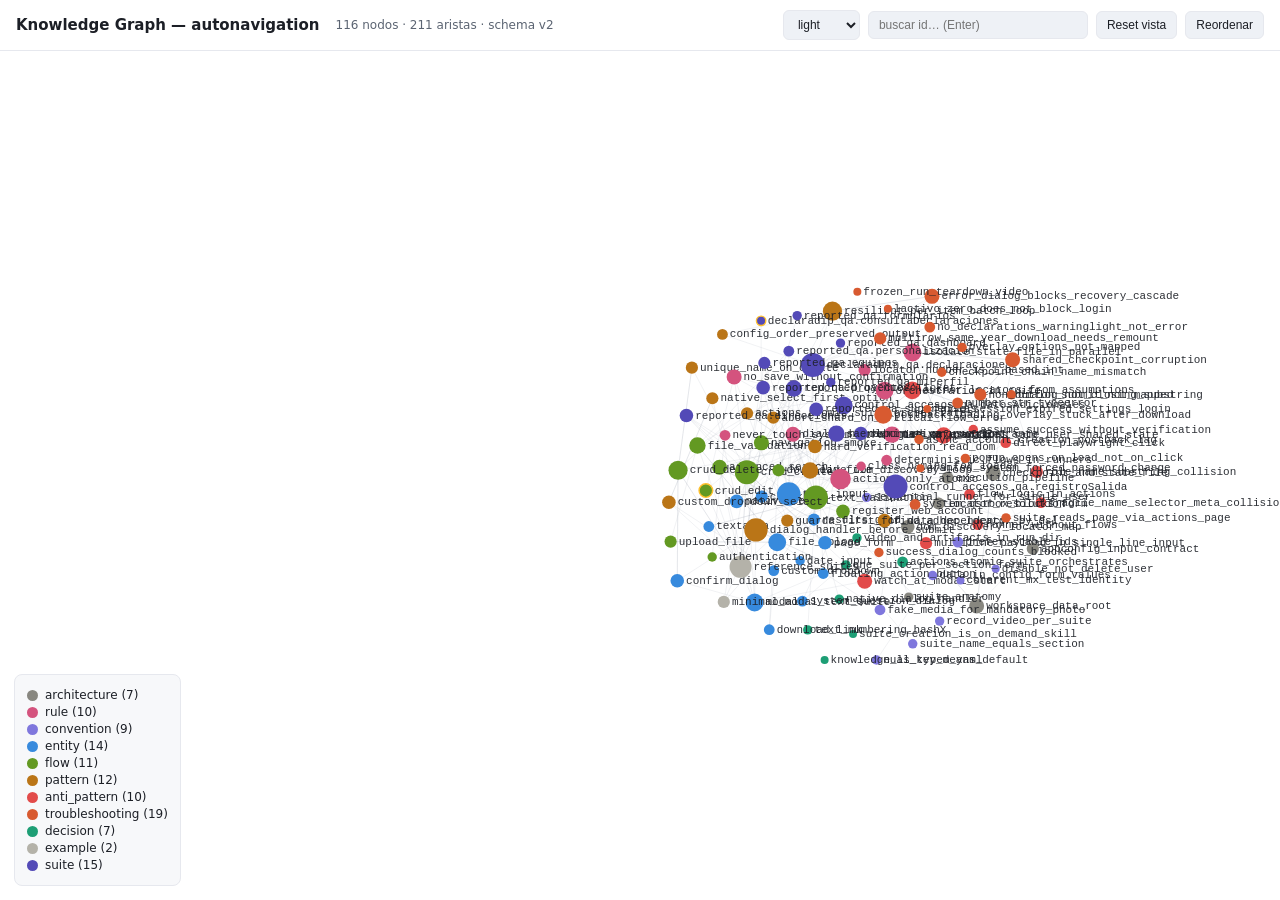
==== commit 6b58c742: "publish: site (ddaa9f3) [skip ci]" ====
--- a/graph.html
+++ b/graph.html
@@ -77,7 +77,7 @@
 </div>
 <script>
 /* ---- 1. DATA (inyectada por build_graph_html.py) ---- */
-const DATA = {"nodes": [{"id": "anti_pattern.assume_success_without_verification", "type": "anti_pattern", "name": "assume_success_without_verification", "description": "Antipatrón: no leer el estado real del DOM tras la acción", "status": "validated", "confidence": "verified", "version": null, "last_validated": "2026-06-17", "path": "knowledge/antipatterns/assume_success_without_verification.yaml"}, {"id": "anti_pattern.author_locators_from_assumptions", "type": "anti_pattern", "name": "author_locators_from_assumptions", "description": "Antipatrón: escribir locators/acciones desde suposiciones del DOM sin mapear en vivo", "status": "validated", "confidence": "verified", "version": null, "last_validated": "2026-06-26", "path": "knowledge/antipatterns/author_locators_from_assumptions.yaml"}, {"id": "anti_pattern.direct_playwright_click", "type": "anti_pattern", "name": "direct_playwright_click", "description": "Antipatrón: usar locator.click()/fill() en vez de safe_click/safe_fill", "status": "validated", "confidence": "verified", "version": null, "last_validated": "2026-06-17", "path": "knowledge/antipatterns/direct_playwright_click.yaml"}, {"id": "anti_pattern.flow_logic_in_actions", "type": "anti_pattern", "name": "flow_logic_in_actions", "description": "Antipatrón: mezclar orquestación con interacción", "status": "validated", "confidence": "verified", "version": null, "last_validated": "2026-06-17", "path": "knowledge/antipatterns/flow_logic_in_actions.yaml"}, {"id": "anti_pattern.fragile_name_selector_meta_collision", "type": "anti_pattern", "name": "fragile_name_selector_meta_collision", "description": "Antipatrón: selector por name sin prefijo de tag choca con <meta name=\"...\"> u otros", "status": "validated", "confidence": "verified", "version": null, "last_validated": "2026-06-17", "path": "knowledge/antipatterns/fragile_name_selector_meta_collision.yaml"}, {"id": "anti_pattern.multiline_payload_in_single_line_input", "type": "anti_pattern", "name": "multiline_payload_in_single_line_input", "description": "Antipatrón: inyectar payload multilínea en un input de una sola línea", "status": "validated", "confidence": "verified", "version": null, "last_validated": "2026-06-17", "path": "knowledge/antipatterns/multiline_payload_in_single_line_input.yaml"}, {"id": "anti_pattern.parallel_same_user_shared_state", "type": "anti_pattern", "name": "parallel_same_user_shared_state", "description": "Antipatrón: varios procesos con el mismo usuario comparten sesión y state_file", "status": "validated", "confidence": "verified", "version": null, "last_validated": "2026-06-17", "path": "knowledge/antipatterns/parallel_same_user_shared_state.yaml"}, {"id": "anti_pattern.role_name_substring_collision", "type": "anti_pattern", "name": "role_name_substring_collision", "description": "Antipatrón: get_by_role(name=...) por substring", "status": "validated", "confidence": "verified", "version": null, "last_validated": "2026-06-17", "path": "knowledge/antipatterns/role_name_substring_collision.yaml"}, {"id": "anti_pattern.runner_without_flows", "type": "anti_pattern", "name": "runner_without_flows", "description": "Antipatrón: invocar main.py sin --flows → usa last_run", "status": "validated", "confidence": "verified", "version": null, "last_validated": "2026-06-17", "path": "knowledge/antipatterns/runner_without_flows.yaml"}, {"id": "anti_pattern.watch_at_modal_start", "type": "anti_pattern", "name": "watch_at_modal_start", "description": "Antipatrón: watch_for_known_interruptions arrancado al inicio cierra el boton X (Cerrar) del propio modal de captura", "status": "validated", "confidence": "verified", "version": null, "last_validated": "2026-06-17", "path": "knowledge/antipatterns/watch_at_modal_start.yaml"}, {"id": "architecture.appconfig_input_contract", "type": "architecture", "name": "appconfig_input_contract", "description": "AppConfig es el contrato de entrada de una corrida y desde P5-M1 es serializable: to_dict/from_dict en framework/config/serialization.py y JSON Schema versionado en framework/config/appconfig.schema.json.", "status": "validated", "confidence": "high", "version": null, "last_validated": "2026-08-05", "path": "knowledge/architecture/appconfig_input_contract.yaml"}, {"id": "architecture.checkpoint_and_state_file", "type": "architecture", "name": "checkpoint_and_state_file", "description": "CheckpointManager usa state_file (<workspace>/checkpoints/auth_<user>_<run_id>.json) para guardar el punto del flujo; restore_to_checkpoint re-navega.", "status": "validated", "confidence": "high", "version": null, "last_validated": "2026-08-04", "path": "knowledge/architecture/checkpoint_and_state_file.yaml"}, {"id": "architecture.dom_discovery_locator_map", "type": "architecture", "name": "dom_discovery_locator_map", "description": "UIMapper.map_page descubre el DOM y persiste en <workspace>/locators/<sistema>/locator_map.json (indexado por URL); de ahí se copian locators a la suite.", "status": "validated", "confidence": "high", "version": null, "last_validated": "2026-08-04", "path": "knowledge/architecture/dom_discovery_locator_map.yaml"}, {"id": "architecture.execution_pipeline", "type": "architecture", "name": "execution_pipeline", "description": "Cadena de ejecución: runner.py:main → plugin_registry/plugin_loader → BaseSuite → Suite específica → SafeActions → SmartResolver → Playwright.", "status": "validated", "confidence": "high", "version": null, "last_validated": "2026-08-06", "path": "knowledge/architecture/execution_pipeline.yaml"}, {"id": "architecture.locator_resolution", "type": "architecture", "name": "locator_resolution", "description": "SmartResolver soporta id, placeholder, role(+exact), label, text, alt, title, locator(CSS); UIMap aplica number como nth 1-based y devuelve un ElementRef (native + spec + key), que es la moneda que circula hasta SafeActions.", "status": "validated", "confidence": "high", "version": null, "last_validated": "2026-08-10", "path": "knowledge/architecture/locator_resolution.yaml"}, {"id": "architecture.suite_anatomy", "type": "architecture", "name": "suite_anatomy", "description": "Una suite = locators.json + actions.py + suite.py + config.yaml en plugins/<sistema>/<suite>/.", "status": "validated", "confidence": "high", "version": null, "last_validated": "2026-06-17", "path": "knowledge/architecture/suite_anatomy.yaml"}, {"id": "architecture.workspace_data_root", "type": "architecture", "name": "workspace_data_root", "description": "El workspace (AUTONAV_WORKSPACE) es la raíz ÚNICA de todo lo que el sistema escribe; plugins/ es entrada y el motor no escribe ahí.", "status": "validated", "confidence": "high", "version": null, "last_validated": "2026-08-04", "path": "knowledge/architecture/workspace_data_root.yaml"}, {"id": "convention.coherent_mx_test_identity", "type": "convention", "name": "coherent_mx_test_identity", "description": "Los RFC/CURP de datos de prueba se DERIVAN del nombre y la fecha de nacimiento con los algoritmos oficiales (homoclave y dígitos verificadores), nunca con letras al azar.", "status": "validated", "confidence": "verified", "version": null, "last_validated": "2026-07-24", "path": "knowledge/conventions/coherent_mx_test_identity.yaml"}, {"id": "convention.data_in_config_form_values", "type": "convention", "name": "data_in_config_form_values", "description": "Los datos de llenado viven en config.yaml (form.fields/values); actions leen self.config.form_values[\"key\"].", "status": "validated", "confidence": "high", "version": null, "last_validated": "2026-06-17", "path": "knowledge/conventions/data_in_config_form_values.yaml"}, {"id": "convention.disable_not_delete_user", "type": "convention", "name": "disable_not_delete_user", "description": "Los usuarios de declaradip NO se borran; se inhabilitan con baja lógica (dUsuario.lActivo = 0). \"Eliminar\" un usuario de prueba = inhabilitarlo.", "status": "validated", "confidence": "verified", "version": null, "last_validated": "2026-07-24", "path": "knowledge/conventions/disable_not_delete_user.yaml"}, {"id": "convention.fake_media_for_mandatory_photo", "type": "convention", "name": "fake_media_for_mandatory_photo", "description": "Formularios con foto/cámara obligatoria — habilitar browser_capabilities [fake_media] en el config de la suite y pulsar 'Tomar fotografía' (cámara sintética; funciona headless). Sin fake_media la cámara da NotFoundError y el submit se bloquea.", "status": "validated", "confidence": "high", "version": null, "last_validated": "2026-06-26", "path": "knowledge/conventions/fake_media_for_mandatory_photo.yaml"}, {"id": "convention.null_key_means_default", "type": "convention", "name": "null_key_means_default", "description": "En un config.yaml una clave escrita sin valor (`fields:`) significa \"por defecto\", nunca None: load_config lee todo con _cfg_get, que trata presente-con-None como ausente.", "status": "validated", "confidence": "high", "version": null, "last_validated": "2026-08-05", "path": "knowledge/conventions/null_key_means_default.yaml"}, {"id": "convention.prefer_stable_ids", "type": "convention", "name": "prefer_stable_ids", "description": "Preferir locators por id estable; placeholder/role+exact si no hay id; CSS como último recurso.", "status": "validated", "confidence": "high", "version": null, "last_validated": "2026-06-17", "path": "knowledge/conventions/prefer_stable_ids.yaml"}, {"id": "convention.record_video_per_suite", "type": "convention", "name": "record_video_per_suite", "description": "Activar record_video: true en el config.yaml de la suite para grabar la corrida.", "status": "validated", "confidence": "high", "version": null, "last_validated": "2026-06-17", "path": "knowledge/conventions/record_video_per_suite.yaml"}, {"id": "convention.sequential_runner_for_single_user", "type": "convention", "name": "sequential_runner_for_single_user", "description": "Para correr varias suites con un solo usuario, usar el runner SECUENCIAL (un navegador a la vez).", "status": "validated", "confidence": "high", "version": null, "last_validated": "2026-06-17", "path": "knowledge/conventions/sequential_runner_for_single_user.yaml"}, {"id": "convention.suite_name_equals_section", "type": "convention", "name": "suite_name_equals_section", "description": "Nombrar la suite como la sección/funcionalidad (camelCase), p.ej. nuevoTicket, sugerencias.", "status": "validated", "confidence": "high", "version": null, "last_validated": "2026-06-17", "path": "knowledge/conventions/suite_name_equals_section.yaml"}, {"id": "decision.actions_atomic_suite_orchestrates", "type": "decision", "name": "actions_atomic_suite_orchestrates", "description": "actions.py solo interacciones atómicas; suite.py orquesta.", "status": "validated", "confidence": "high", "version": null, "last_validated": "2026-06-17", "path": "knowledge/decisions/actions_atomic_suite_orchestrates.yaml"}, {"id": "decision.knowledge_as_typed_yaml", "type": "decision", "name": "knowledge_as_typed_yaml", "description": "El conocimiento operativo se guarda como entradas YAML tipadas en knowledge/ (sección top-level), no como prosa.", "status": "validated", "confidence": "high", "version": null, "last_validated": "2026-06-17", "path": "knowledge/decisions/knowledge_as_typed_yaml.yaml"}, {"id": "decision.native_dialog_handler", "type": "decision", "name": "native_dialog_handler", "description": "Manejar diálogos con watch_for_known_interruptions (handler nativo), no código por diálogo.", "status": "validated", "confidence": "high", "version": null, "last_validated": "2026-06-17", "path": "knowledge/decisions/native_dialog_handler.yaml"}, {"id": "decision.one_suite_per_section_form", "type": "decision", "name": "one_suite_per_section_form", "description": "Una suite por sección/formulario; un formulario nuevo de la sección se anexa como flow.", "status": "validated", "confidence": "high", "version": null, "last_validated": "2026-06-17", "path": "knowledge/decisions/one_suite_per_section_form.yaml"}, {"id": "decision.suite_creation_is_on_demand_skill", "type": "decision", "name": "suite_creation_is_on_demand_skill", "description": "La creación de suites es on-demand vía la skill create-test-suite (Knowledge Architect), no una rutina agendada.", "status": "validated", "confidence": "high", "version": null, "last_validated": "2026-06-17", "path": "knowledge/decisions/suite_creation_is_on_demand_skill.yaml"}, {"id": "decision.text_numbering_hashX", "type": "decision", "name": "text_numbering_hashX", "description": "Numeración", "status": "validated", "confidence": "high", "version": null, "last_validated": "2026-06-17", "path": "knowledge/decisions/text_numbering_hashX.yaml"}, {"id": "decision.video_and_artifacts_in_run_dir", "type": "decision", "name": "video_and_artifacts_in_run_dir", "description": "Video (record_video) y capturas van en plugins/<sistema>/<suite>/artifacts/run_<id>/.", "status": "validated", "confidence": "high", "version": null, "last_validated": "2026-06-17", "path": "knowledge/decisions/video_and_artifacts_in_run_dir.yaml"}, {"id": "entity.checkbox", "type": "entity", "name": "checkbox", "description": "Casilla; puede venir marcada por defecto.", "status": "validated", "confidence": "high", "version": null, "last_validated": "2026-06-17", "path": "knowledge/entities/checkbox.yaml"}, {"id": "entity.confirm_dialog", "type": "entity", "name": "confirm_dialog", "description": "Dialogo de confirmacion (Cancelar / accion). Lo cierra el handler nativo.", "status": "validated", "confidence": "high", "version": null, "last_validated": "2026-06-17", "path": "knowledge/entities/confirm_dialog.yaml"}, {"id": "entity.custom_dropdown", "type": "entity", "name": "custom_dropdown", "description": "Dropdown custom (NO <select> nativo), p.ej. .CustomSelect_trigger; suele tener buscador y lista.", "status": "validated", "confidence": "high", "version": null, "last_validated": "2026-06-17", "path": "knowledge/entities/custom_dropdown.yaml"}, {"id": "entity.date_input", "type": "entity", "name": "date_input", "description": "input[type=date]; el valor se fija en formato ISO YYYY-MM-DD.", "status": "validated", "confidence": "high", "version": null, "last_validated": "2026-06-17", "path": "knowledge/entities/date_input.yaml"}, {"id": "entity.download_link", "type": "entity", "name": "download_link", "description": "Boton o enlace que dispara la descarga de un archivo (evento download de Playwright); no es un input[type=file].", "status": "validated", "confidence": "high", "version": null, "last_validated": "2026-07-06", "path": "knowledge/entities/download_link.yaml"}, {"id": "entity.file_upload", "type": "entity", "name": "file_upload", "description": "input[type=file] (a veces dropzone); se sube con set_input_files.", "status": "validated", "confidence": "high", "version": null, "last_validated": "2026-06-17", "path": "knowledge/entities/file_upload.yaml"}, {"id": "entity.floating_action_button", "type": "entity", "name": "floating_action_button", "description": "Boton flotante global que abre un modal (p.ej. enviar sugerencia).", "status": "validated", "confidence": "high", "version": null, "last_validated": "2026-06-17", "path": "knowledge/entities/floating_action_button.yaml"}, {"id": "entity.modal", "type": "entity", "name": "modal", "description": "Formulario en modal in-page: se abre por un trigger, se llena y se envia dentro; se cierra con su boton X 'Cerrar'.", "status": "validated", "confidence": "high", "version": null, "last_validated": "2026-06-17", "path": "knowledge/entities/modal.yaml"}, {"id": "entity.native_select", "type": "entity", "name": "native_select", "description": "Elemento <select> nativo.", "status": "validated", "confidence": "high", "version": null, "last_validated": "2026-06-17", "path": "knowledge/entities/native_select.yaml"}, {"id": "entity.page_form", "type": "entity", "name": "page_form", "description": "Formulario de pagina completa (no modal); el submit navega a /<entidad>/<id>.", "status": "validated", "confidence": "high", "version": null, "last_validated": "2026-06-17", "path": "knowledge/entities/page_form.yaml"}, {"id": "entity.results_grid", "type": "entity", "name": "results_grid", "description": "Grilla/lista de resultados con accion por fila (p.ej. 'Seleccionar').", "status": "validated", "confidence": "high", "version": null, "last_validated": "2026-06-17", "path": "knowledge/entities/results_grid.yaml"}, {"id": "entity.system_question_dialog", "type": "entity", "name": "system_question_dialog", "description": "Diálogo modal \"Pregunta del Sistema\" (Global_QstBox) de los portales ASP.NET; bloquea el formulario hasta responderse y su respuesta puede agregar o quitar campos.", "status": "validated", "confidence": "high", "version": null, "last_validated": "2026-07-24", "path": "knowledge/entities/system_question_dialog.yaml"}, {"id": "entity.text_input", "type": "entity", "name": "text_input", "description": "Input de una sola linea; payloads multilinea rompen la integridad de safe_fill.", "status": "validated", "confidence": "high", "version": null, "last_validated": "2026-06-17", "path": "knowledge/entities/text_input.yaml"}, {"id": "entity.textarea", "type": "entity", "name": "textarea", "description": "Campo de texto multilinea; tolera payloads con saltos de linea.", "status": "validated", "confidence": "high", "version": null, "last_validated": "2026-06-17", "path": "knowledge/entities/textarea.yaml"}, {"id": "example.minimal_modal_text_suite", "type": "example", "name": "minimal_modal_text_suite", "description": "Suite mínima de formulario modal con batería de texto.", "status": "validated", "confidence": "medium", "version": null, "last_validated": "2026-06-17", "path": "knowledge/examples/minimal_modal_text_suite.yaml"}, {"id": "example.reference_suites", "type": "example", "name": "reference_suites", "description": "Suites reales que ejemplifican cada patrón.", "status": "validated", "confidence": "medium", "version": null, "last_validated": "2026-06-17", "path": "knowledge/examples/reference_suites.yaml"}, {"id": "flow.advanced_search", "type": "flow", "name": "advanced_search", "description": "Buscar y seleccionar de una grilla, tipicamente en un modal de busqueda compartido.", "status": "validated", "confidence": "high", "version": null, "last_validated": "2026-06-17", "path": "knowledge/flows/advanced_search.yaml"}, {"id": "flow.authentication", "type": "flow", "name": "authentication", "description": "Login del sistema via strategies.py (popup <a>, Abrir_Login(), o inline segun el sistema).", "status": "validated", "confidence": "high", "version": null, "last_validated": "2026-06-17", "path": "knowledge/flows/authentication.yaml"}, {"id": "flow.crud_create", "type": "flow", "name": "crud_create", "description": "Escenario E2E de alta de una entidad. Variantes por entidad de captura (modal o pagina).", "status": "validated", "confidence": "high", "version": null, "last_validated": "2026-06-17", "path": "knowledge/flows/crud_create.yaml"}, {"id": "flow.crud_delete", "type": "flow", "name": "crud_delete", "description": "Baja logica (soft delete): Desactivar + confirmar y verificar estado 'Inactivo'/'Activar'.", "status": "validated", "confidence": "high", "version": null, "last_validated": "2026-06-17", "path": "knowledge/flows/crud_delete.yaml"}, {"id": "flow.crud_edit", "type": "flow", "name": "crud_edit", "description": "Escenario E2E de edicion de una entidad existente y guardado.", "status": "draft", "confidence": "low", "version": null, "last_validated": "2026-06-17", "path": "knowledge/flows/crud_edit.yaml"}, {"id": "flow.download_file", "type": "flow", "name": "download_file", "description": "Descargar un archivo (Playwright download event) y guardarlo en una carpeta destino.", "status": "validated", "confidence": "high", "version": null, "last_validated": "2026-07-06", "path": "knowledge/flows/download_file.yaml"}, {"id": "flow.file_validation", "type": "flow", "name": "file_validation", "description": "Bateria de archivos (FileFactory) - BaseSuite.execute_file_validation con N archivos/formatos.", "status": "validated", "confidence": "high", "version": null, "last_validated": "2026-06-17", "path": "knowledge/flows/file_validation.yaml"}, {"id": "flow.navigation_smoke", "type": "flow", "name": "navigation_smoke", "description": "Recorrer todas las secciones del sidebar (un flow por seccion) y mapear cada una.", "status": "validated", "confidence": "high", "version": null, "last_validated": "2026-06-17", "path": "knowledge/flows/navigation_smoke.yaml"}, {"id": "flow.register_web_account", "type": "flow", "name": "register_web_account", "description": "Alta de una cuenta NUEVA en el portal web (registro), sin pasar por el login del sistema; usado como fase web del alta de usuarios de prueba.", "status": "validated", "confidence": "high", "version": null, "last_validated": "2026-07-24", "path": "knowledge/flows/register_web_account.yaml"}, {"id": "flow.text_validation", "type": "flow", "name": "text_validation", "description": "Bateria de texto (PayloadFactory) con numeracion #.X - BaseSuite.execute_text_validations.", "status": "validated", "confidence": "high", "version": null, "last_validated": "2026-06-17", "path": "knowledge/flows/text_validation.yaml"}, {"id": "flow.upload_file", "type": "flow", "name": "upload_file", "description": "Subir uno o varios archivos a un control de carga.", "status": "validated", "confidence": "high", "version": null, "last_validated": "2026-06-17", "path": "knowledge/flows/upload_file.yaml"}, {"id": "pattern.abort_shard_on_critical_flow_error", "type": "pattern", "name": "abort_shard_on_critical_flow_error", "description": "En un lote data-driven (pattern.resilient_per_item_batch_loop), distinguir errores POR ITEM (recuperables, se sigue con el siguiente) de CriticalFlowError (navegador/sesion en estado irrecuperable, p.ej. net::ERR_INSUFFICIENT_RESOURCES) — estos ultimos deben abortar el shard COMPLETO de inmediato (marcando el resto de items como pendientes) en vez de seguir iterando, ya que todos los items restantes fallarian identico, desperdiciando minutos en reintentos garantizados a fallar.", "status": "validated", "confidence": "high", "version": null, "last_validated": "2026-07-07", "path": "knowledge/patterns/abort_shard_on_critical_flow_error.yaml"}, {"id": "pattern.actions_atomic_suite_orchestrates", "type": "pattern", "name": "actions_atomic_suite_orchestrates", "description": "Separación actions (verbos atómicos) / suite (orquestación).", "status": "validated", "confidence": "high", "version": null, "last_validated": "2026-06-17", "path": "knowledge/patterns/actions_atomic_suite_orchestrates.yaml"}, {"id": "pattern.config_order_preserved_output", "type": "pattern", "name": "config_order_preserved_output", "description": "Cuando varios procesos paralelos escriben resultados de un lote (PDFs, filas, etc.) a una carpeta compartida, el orden de la tabla/CSV final debe ser el orden de la lista de config.yaml (no el orden de finalizacion de los workers). Se logra dando a cada item un indice de posicion en config y haciendo que el paso de extraccion/consolidacion itere la config EN ORDEN, buscando el resultado de cada item, en vez de listar la carpeta de salida (alfabetico o por fecha de escritura).", "status": "validated", "confidence": "high", "version": null, "last_validated": "2026-07-07", "path": "knowledge/patterns/config_order_preserved_output.yaml"}, {"id": "pattern.custom_dropdown_select", "type": "pattern", "name": "custom_dropdown_select", "description": "Selección en dropdown custom (no <select>) — click trigger, (buscador si existe), click opción de la lista.", "status": "validated", "confidence": "high", "version": null, "last_validated": "2026-06-17", "path": "knowledge/patterns/custom_dropdown_select.yaml"}, {"id": "pattern.dialog_handler_before_submit", "type": "pattern", "name": "dialog_handler_before_submit", "description": "Lanzar watch_for_known_interruptions como task ANTES del submit y await tras él.", "status": "validated", "confidence": "high", "version": null, "last_validated": "2026-06-17", "path": "knowledge/patterns/dialog_handler_before_submit.yaml"}, {"id": "pattern.find_adhoc_locator_by_dsl", "type": "pattern", "name": "find_adhoc_locator_by_dsl", "description": "Elemento que no está en locators.json — self.page.find(type=..., value=...), no self.page.page con Playwright crudo.", "status": "validated", "confidence": "high", "version": null, "last_validated": "2026-08-06", "path": "knowledge/patterns/find_adhoc_locator_by_dsl.yaml"}, {"id": "pattern.guarda_first_for_data_dependency", "type": "pattern", "name": "guarda_first_for_data_dependency", "description": "Si un flujo necesita un registro existente (p.ej. el check-out necesita una visita registrada) y el entorno no lo tiene, créalo primero (GUARDA puntual) y luego ejercita el flujo objetivo sobre ese dato.", "status": "validated", "confidence": "medium", "version": null, "last_validated": "2026-06-26", "path": "knowledge/patterns/guarda_first_for_data_dependency.yaml"}, {"id": "pattern.hard_verification_read_dom", "type": "pattern", "name": "hard_verification_read_dom", "description": "Verificar leyendo el valor real del DOM (getElementById().value / is_checked() / texto del select), no asumir.", "status": "validated", "confidence": "high", "version": null, "last_validated": "2026-06-17", "path": "knowledge/patterns/hard_verification_read_dom.yaml"}, {"id": "pattern.live_dom_discovery_loop", "type": "pattern", "name": "live_dom_discovery_loop", "description": "Descubrir el DOM en vivo ANTES de fijar locators — instrumentar map_page tras CADA navegación, correr headless, e inspeccionar locator_map.json + screenshots; iterar (descubrir → ajustar → re-correr).", "status": "validated", "confidence": "high", "version": null, "last_validated": "2026-06-26", "path": "knowledge/patterns/live_dom_discovery_loop.yaml"}, {"id": "pattern.native_select_first_option", "type": "pattern", "name": "native_select_first_option", "description": "<select> nativo — select_option con la primera opción de valor no vacío (saltar placeholders \"— Seleccionar —\").", "status": "validated", "confidence": "high", "version": null, "last_validated": "2026-06-17", "path": "knowledge/patterns/native_select_first_option.yaml"}, {"id": "pattern.resilient_per_item_batch_loop", "type": "pattern", "name": "resilient_per_item_batch_loop", "description": "Para una suite que itera una lista larga de claves de negocio (p.ej. RFCs), envolver cada item en try/except propio con recuperacion best-effort (incluye el handler nativo de dialogos) y registrar progreso atomico por item, para que un item problematico no aborte el resto del lote ni deje una barra de progreso \"congelada\" sin explicacion.", "status": "validated", "confidence": "high", "version": null, "last_validated": "2026-07-07", "path": "knowledge/patterns/resilient_per_item_batch_loop.yaml"}, {"id": "pattern.unique_name_on_create", "type": "pattern", "name": "unique_name_on_create", "description": "Generar nombre único (timestamp) al crear para poder localizar/borrar el registro luego.", "status": "validated", "confidence": "high", "version": null, "last_validated": "2026-06-17", "path": "knowledge/patterns/unique_name_on_create.yaml"}, {"id": "rule.actions_only_atomic", "type": "rule", "name": "actions_only_atomic", "description": "actions.py contiene solo interacciones atómicas de UI (click/fill/select/upload).", "status": "validated", "confidence": "high", "version": null, "last_validated": "2026-06-17", "path": "knowledge/rules/actions_only_atomic.yaml"}, {"id": "rule.class_naming_for_loader", "type": "rule", "name": "class_naming_for_loader", "description": "La clase de actions debe terminar en \"Actions\" y la de suite en \"Suite\".", "status": "validated", "confidence": "high", "version": null, "last_validated": "2026-06-17", "path": "knowledge/rules/class_naming_for_loader.yaml"}, {"id": "rule.deterministic_flows_in_runners", "type": "rule", "name": "deterministic_flows_in_runners", "description": "Los runners deben pasar --flows EXPLÍCITO por suite (no depender de last_run).", "status": "validated", "confidence": "high", "version": null, "last_validated": "2026-06-17", "path": "knowledge/rules/deterministic_flows_in_runners.yaml"}, {"id": "rule.dialog_handler_native", "type": "rule", "name": "dialog_handler_native", "description": "Para diálogos/interrupciones usar watch_for_known_interruptions, no código a medida.", "status": "validated", "confidence": "high", "version": null, "last_validated": "2026-06-17", "path": "knowledge/rules/dialog_handler_native.yaml"}, {"id": "rule.isolate_state_file_in_parallel", "type": "rule", "name": "isolate_state_file_in_parallel", "description": "El aislamiento del state_file en ejecución concurrente lo hace el framework (run_id); NO derives el state_file a mano en código nuevo.", "status": "validated", "confidence": "high", "version": null, "last_validated": "2026-08-03", "path": "knowledge/rules/isolate_state_file_in_parallel.yaml"}, {"id": "rule.locator_number_is_1_based_int", "type": "rule", "name": "locator_number_is_1_based_int", "description": "El campo \"number\" de un locator es nth 1-based y debe ser entero.", "status": "validated", "confidence": "high", "version": null, "last_validated": "2026-06-17", "path": "knowledge/rules/locator_number_is_1_based_int.yaml"}, {"id": "rule.never_touch_system_strategies_or_config", "type": "rule", "name": "never_touch_system_strategies_or_config", "description": "No modificar strategies.py ni config.yaml del SISTEMA (plugins/<sistema>/).", "status": "validated", "confidence": "high", "version": null, "last_validated": "2026-06-17", "path": "knowledge/rules/never_touch_system_strategies_or_config.yaml"}, {"id": "rule.no_save_without_confirmation", "type": "rule", "name": "no_save_without_confirmation", "description": "No pulsar Guardar/Enviar sin confirmar que la sección DEBE persistir (registrar GUARDA/NO GUARDA).", "status": "validated", "confidence": "high", "version": null, "last_validated": "2026-06-17", "path": "knowledge/rules/no_save_without_confirmation.yaml"}, {"id": "rule.orchestration_in_suite", "type": "rule", "name": "orchestration_in_suite", "description": "suite.py orquesta orden, condicionales, verificación, checkpoints e interpretación.", "status": "validated", "confidence": "high", "version": null, "last_validated": "2026-06-17", "path": "knowledge/rules/orchestration_in_suite.yaml"}, {"id": "rule.use_safe_actions", "type": "rule", "name": "use_safe_actions", "description": "Usar los verbos de SafeActions (no la API cruda del motor desde la suite).", "status": "validated", "confidence": "high", "version": null, "last_validated": "2026-08-06", "path": "knowledge/rules/use_safe_actions.yaml"}, {"id": "suite.control_accesos_qa.datosAdicionales", "type": "suite", "name": "control_accesos_qa.datosAdicionales", "description": "Sección 'Datos adicionales' de una nueva visita — Tipo de Visita + Lugar de Ingreso (dropdowns) + Características (chips de accesibilidad); no pulsa Registrar visita (NO GUARDA). Mapeada en vivo.", "status": "validated", "confidence": "medium", "version": 1, "last_validated": "2026-06-25", "path": "knowledge/suites/control_accesos_qa.datosAdicionales.yaml"}, {"id": "suite.control_accesos_qa.registroSalida", "type": "suite", "name": "control_accesos_qa.registroSalida", "description": "Check-out de visita end-to-end (GUARDA-first). Registra una visita (autorizador por autocomplete + invitado + foto fake_media; GUARDA), aterriza en su detalle y pulsa 'Marcar salida' (GUARDA); verificación dura — el botón desaparece. Validada en vivo.", "status": "validated", "confidence": "high", "version": 1, "last_validated": "2026-06-26", "path": "knowledge/suites/control_accesos_qa.registroSalida.yaml"}, {"id": "suite.declaradip_qa.consultaDeclaraciones", "type": "suite", "name": "declaradip_qa.consultaDeclaraciones", "description": "Navegacion+busqueda en DeclaraDip; bloqueada por login pendiente.", "status": "draft", "confidence": "low", "version": 1, "last_validated": "2026-06-17", "path": "knowledge/suites/declaradip_qa.consultaDeclaraciones.yaml"}, {"id": "suite.declaradmin_qa.declaraciones", "type": "suite", "name": "declaradmin_qa.declaraciones", "description": "Busca declarantes por RFC (form.values.declaraciones = pares {rfc, anio}, deduplicados) en Declaraciones -> Consulta de Declaraciones, entra al registro (icono lupa+ 'Consultar Declaraciones'), ubica la(s) fila(s) del grid cuyo \"Ejercicio\" == anio (puede haber mas de una, p.ej. Inicial/Modificacion el mismo año) y descarga su Version Publica a artifacts/declaraciones_pdf/<rfc>_<anio>/ (carpeta FIJA y compartida, no por run_<id>). NO GUARDA (solo lectura). Soporta lotes grandes (100+ pares) en paralelo via tools/run_declaraciones_parallel.py (sharding round-robin + reintento por item + pantalla de progreso tools/serve_progress.py); el orden final de tools/extract_declaraciones_pdf.py es el de config.yaml, no el de ejecucion (pattern.config_order_preserved_output). Mapeada y validada en vivo.", "status": "validated", "confidence": "high", "version": 5, "last_validated": "2026-07-07", "path": "knowledge/suites/declaradmin_qa.declaraciones.yaml"}, {"id": "suite.reported_qa.dashboard", "type": "suite", "name": "reported_qa.dashboard", "description": "Smoke de navegacion de las 14 secciones de Reported.", "status": "validated", "confidence": "high", "version": 1, "last_validated": "2026-06-17", "path": "knowledge/suites/reported_qa.dashboard.yaml"}, {"id": "suite.reported_qa.direcciones", "type": "suite", "name": "reported_qa.direcciones", "description": "Crear direccion (modal) + texto.", "status": "validated", "confidence": "high", "version": 1, "last_validated": "2026-06-17", "path": "knowledge/suites/reported_qa.direcciones.yaml"}, {"id": "suite.reported_qa.equipos", "type": "suite", "name": "reported_qa.equipos", "description": "Crear equipo (modal) + texto.", "status": "validated", "confidence": "high", "version": 1, "last_validated": "2026-06-17", "path": "knowledge/suites/reported_qa.equipos.yaml"}, {"id": "suite.reported_qa.formularios", "type": "suite", "name": "reported_qa.formularios", "description": "Seccion de configuracion de formularios (navegacion; NO guarda).", "status": "validated", "confidence": "high", "version": 1, "last_validated": "2026-06-17", "path": "knowledge/suites/reported_qa.formularios.yaml"}, {"id": "suite.reported_qa.miPerfil", "type": "suite", "name": "reported_qa.miPerfil", "description": "Editar perfil (NO guarda).", "status": "validated", "confidence": "high", "version": 1, "last_validated": "2026-06-17", "path": "knowledge/suites/reported_qa.miPerfil.yaml"}, {"id": "suite.reported_qa.nuevoTicket", "type": "suite", "name": "reported_qa.nuevoTicket", "description": "Alta de ticket (pagina) + bateria de texto + archivos.", "status": "validated", "confidence": "high", "version": 1, "last_validated": "2026-06-17", "path": "knowledge/suites/reported_qa.nuevoTicket.yaml"}, {"id": "suite.reported_qa.personalizacion", "type": "suite", "name": "reported_qa.personalizacion", "description": "Personalizacion (texto del logo + archivo de logo); NO guarda.", "status": "validated", "confidence": "high", "version": 1, "last_validated": "2026-06-17", "path": "knowledge/suites/reported_qa.personalizacion.yaml"}, {"id": "suite.reported_qa.proyectos", "type": "suite", "name": "reported_qa.proyectos", "description": "Crear proyecto (modal) + baja logica (persistencia) + texto.", "status": "validated", "confidence": "high", "version": 1, "last_validated": "2026-06-17", "path": "knowledge/suites/reported_qa.proyectos.yaml"}, {"id": "suite.reported_qa.sugerencias", "type": "suite", "name": "reported_qa.sugerencias", "description": "Enviar sugerencia (modal por boton flotante) + bateria de texto.", "status": "validated", "confidence": "high", "version": 1, "last_validated": "2026-06-17", "path": "knowledge/suites/reported_qa.sugerencias.yaml"}, {"id": "suite.reported_qa.usuarios", "type": "suite", "name": "reported_qa.usuarios", "description": "Crear usuario (modal, direccion via dropdown custom) + texto.", "status": "validated", "confidence": "high", "version": 1, "last_validated": "2026-06-17", "path": "knowledge/suites/reported_qa.usuarios.yaml"}, {"id": "suite.saeradmin_qa.prorrogaEntrante", "type": "suite", "name": "saeradmin_qa.prorrogaEntrante", "description": "Solicitud 'Entrega de Comision' (modal) con busqueda de actores y fechas; no pulsa Guardar.", "status": "validated", "confidence": "high", "version": 1, "last_validated": "2026-06-17", "path": "knowledge/suites/saeradmin_qa.prorrogaEntrante.yaml"}, {"id": "troubleshooting.async_account_creation_postback_lag", "type": "troubleshooting", "name": "async_account_creation_postback_lag", "description": "Problema: una consulta DB inmediatamente después de finalizar un alta web no encuentra el registro recién creado — causa: la escritura ocurre en un postback asíncrono que aún no termina cuando el código ya volvió del navegador", "status": "validated", "confidence": "verified", "version": null, "last_validated": "2026-07-24", "path": "knowledge/troubleshooting/async_account_creation_postback_lag.yaml"}, {"id": "troubleshooting.checkpoint_chain_name_mismatch", "type": "troubleshooting", "name": "checkpoint_chain_name_mismatch", "description": "Problema: un flow deja de ejecutarse tras renombrarlo — causa: se actualizó FLOW_MAP y el bloque if pero NO la asignación checkpoint='…' que encadena desde el paso anterior", "status": "validated", "confidence": "verified", "version": null, "last_validated": "2026-06-26", "path": "knowledge/troubleshooting/checkpoint_chain_name_mismatch.yaml"}, {"id": "troubleshooting.dialog_not_closing_substring", "type": "troubleshooting", "name": "dialog_not_closing_substring", "description": "Problema: diálogo de éxito no se cierra; SAFE_CLICK timeout entre casos — causa: known_interruption_candidates sin exact → \"Cerrar\" choca con \"Cerrar notificaciones\" (strict mode)", "status": "validated", "confidence": "verified", "version": null, "last_validated": "2026-06-17", "path": "knowledge/troubleshooting/dialog_not_closing_substring.yaml"}, {"id": "troubleshooting.error_dialog_blocks_recovery_cascade", "type": "troubleshooting", "name": "error_dialog_blocks_recovery_cascade", "description": "Problema: un dialogo de sistema (p.ej. #Global_MsgBox \"Mensaje del Sistema\", disparado por un error de servidor durante una descarga) cubre toda la pantalla e intercepta CUALQUIER click, incluido el menu lateral; si la logica de recuperacion tras un error no lo cierra, cada RFC/registro siguiente en el mismo lote falla identico (cascada), no solo el que origino el error", "status": "validated", "confidence": "verified", "version": null, "last_validated": "2026-07-07", "path": "knowledge/troubleshooting/error_dialog_blocks_recovery_cascade.yaml"}, {"id": "troubleshooting.false_session_expired_settings_login", "type": "troubleshooting", "name": "false_session_expired_settings_login", "description": "Problema: SESSION_EXPIRED falso en /settings/login (bucle de recovery) — causa: runtime_guardian detecta /login por substring; /settings/login colisiona", "status": "validated", "confidence": "verified", "version": null, "last_validated": "2026-06-17", "path": "knowledge/troubleshooting/false_session_expired_settings_login.yaml"}, {"id": "troubleshooting.frozen_run_teardown_video", "type": "troubleshooting", "name": "frozen_run_teardown_video", "description": "Problema: la suite termina (SUITE_COMPLETED) pero el proceso no sale; Chrome vivo; runner \"congelado\" — causa: context.close()/browser.close() con record_video se cuelga al finalizar el video", "status": "validated", "confidence": "verified", "version": null, "last_validated": "2026-06-17", "path": "knowledge/troubleshooting/frozen_run_teardown_video.yaml"}, {"id": "troubleshooting.granted_system_forced_password_change", "type": "troubleshooting", "name": "granted_system_forced_password_change", "description": "Problema: un usuario de prueba al que solo se le OTORGÓ acceso a un sistema (SIAC.uUsuarioSistema, sin registro propio) no puede entrar con su contraseña definitiva — causa: su contraseña inicial en ese sistema es su RFC y el primer login FUERZA un cambio; solución: flujo activate (login con RFC → resolve_password_change → cerrar MsgBox → re-login)", "status": "validated", "confidence": "verified", "version": null, "last_validated": "2026-07-31", "path": "knowledge/troubleshooting/granted_system_forced_password_change.yaml"}, {"id": "troubleshooting.lactivo_zero_does_not_block_login", "type": "troubleshooting", "name": "lactivo_zero_does_not_block_login", "description": "Hallazgo: en declaradip, dUsuario.lActivo=0 (\"inhabilitado\") NO impide el login — la cuenta entra igual hasta /Index. Además el sistema auto-inhabilita las cuentas recién creadas a los pocos minutos.", "status": "validated", "confidence": "verified", "version": null, "last_validated": "2026-08-07", "path": "knowledge/troubleshooting/lactivo_zero_does_not_block_login.yaml"}, {"id": "troubleshooting.multirow_same_year_download_needs_remount", "type": "troubleshooting", "name": "multirow_same_year_download_needs_remount", "description": "Problema: al descargar 2+ archivos seguidos del MISMO registro/modal (p.ej. dos filas con el mismo \"Ejercicio\": Inicial y Modificacion), la segunda descarga se atora — o el click queda interceptado por un spinner de \"procesando\" que el sitio no limpia solo, o el click \"pasa\" pero el evento download nunca dispara (el servidor sigue ocupado con la peticion anterior y descarta la siguiente en silencio)", "status": "validated", "confidence": "verified", "version": null, "last_validated": "2026-07-07", "path": "knowledge/troubleshooting/multirow_same_year_download_needs_remount.yaml"}, {"id": "troubleshooting.no_declarations_warninglight_not_error", "type": "troubleshooting", "name": "no_declarations_warninglight_not_error", "description": "Problema: un RFC existe en la busqueda (tiene fila de resultado) pero la persona no ha presentado NINGUNA declaracion (usuarios de prueba del sitio); abrir su registro y esperar el grid de declaraciones da timeout, en vez de un SKIP limpio, porque el grid nunca aparece", "status": "validated", "confidence": "verified", "version": null, "last_validated": "2026-07-07", "path": "knowledge/troubleshooting/no_declarations_warninglight_not_error.yaml"}, {"id": "troubleshooting.non_button_submit_not_mapped", "type": "troubleshooting", "name": "non_button_submit_not_mapped", "description": "Problema: get_by_role('button', name='Registrar visita') no resuelve y el mapper no lo capturó — causa: el control no es role=button (elemento estilizado) y/o su accessible name no coincide exacto; los deshabilitados no se mapean hasta validar el form", "status": "validated", "confidence": "verified", "version": null, "last_validated": "2026-06-26", "path": "knowledge/troubleshooting/non_button_submit_not_mapped.yaml"}, {"id": "troubleshooting.number_str_typeerror", "type": "troubleshooting", "name": "number_str_typeerror", "description": "Problema: TypeError: unsupported operand type(s) for -: 'str' and 'int' al resolver un locator con number — causa: UIMap hacía int(number - 1) con number string", "status": "validated", "confidence": "verified", "version": null, "last_validated": "2026-06-17", "path": "knowledge/troubleshooting/number_str_typeerror.yaml"}, {"id": "troubleshooting.overlay_options_not_mapped", "type": "troubleshooting", "name": "overlay_options_not_mapped", "description": "Problema: opciones de autocomplete/mat-select (cdk-overlay) no aparecen en locator_map.json y a veces el dropdown viene vacío en QA — causa: el extractor no traversa overlays fuera del árbol; el catálogo QA puede no tener datos", "status": "validated", "confidence": "verified", "version": null, "last_validated": "2026-06-26", "path": "knowledge/troubleshooting/overlay_options_not_mapped.yaml"}, {"id": "troubleshooting.popup_opens_on_load_not_on_click", "type": "troubleshooting", "name": "popup_opens_on_load_not_on_click", "description": "Problema: context.expect_page() da timeout al clickear el acceso de la landing — causa: el onload ya abrió el popup (ValidaNavegador -> Abrir_Login) y la ventana tiene nombre fijo, así que nunca se emite un evento page nuevo", "status": "validated", "confidence": "verified", "version": null, "last_validated": "2026-07-24", "path": "knowledge/troubleshooting/popup_opens_on_load_not_on_click.yaml"}, {"id": "troubleshooting.postback_loading_overlay_stuck_after_download", "type": "troubleshooting", "name": "postback_loading_overlay_stuck_after_download", "description": "Problema: tras click en un enlace/boton de descarga, el overlay de carga del sitio (ASP.NET UpdatePanel) queda visible para siempre y bloquea cualquier click posterior — causa: el overlay se oculta al recibir la respuesta ajax del postback, pero una descarga de archivo (Content-Disposition: attachment) nunca dispara ese callback", "status": "validated", "confidence": "verified", "version": null, "last_validated": "2026-07-06", "path": "knowledge/troubleshooting/postback_loading_overlay_stuck_after_download.yaml"}, {"id": "troubleshooting.shared_checkpoint_corruption", "type": "troubleshooting", "name": "shared_checkpoint_corruption", "description": "Problema: TODO falla de repente con JSONDecodeError: Extra data; persiste aunque corras de a una — causa: varios procesos del mismo usuario escriben el mismo auth_<user>.json (checkpoint) → JSON corrupto", "status": "validated", "confidence": "verified", "version": null, "last_validated": "2026-08-03", "path": "knowledge/troubleshooting/shared_checkpoint_corruption.yaml"}, {"id": "troubleshooting.success_dialog_counts_blocked", "type": "troubleshooting", "name": "success_dialog_counts_blocked", "description": "Problema: casos exitosos de texto se reportan como \"blocked\" — causa: el diálogo de ÉXITO es una interrupción conocida; el watch lo cierra y return await watch devuelve True", "status": "validated", "confidence": "verified", "version": null, "last_validated": "2026-06-17", "path": "knowledge/troubleshooting/success_dialog_counts_blocked.yaml"}, {"id": "troubleshooting.suite_reads_page_via_actions_page", "type": "troubleshooting", "name": "suite_reads_page_via_actions_page", "description": "Problema: AttributeError '…Suite' object has no attribute 'page' al leer el DOM desde la suite — causa: BaseSuite no expone self.page (solo recibe actions)", "status": "validated", "confidence": "verified", "version": null, "last_validated": "2026-06-26", "path": "knowledge/troubleshooting/suite_reads_page_via_actions_page.yaml"}, {"id": "troubleshooting.system_qstbox_blocks_form", "type": "troubleshooting", "name": "system_qstbox_blocks_form", "description": "Problema: el formulario se ve llenable en el dump del DOM pero la interacción no avanza — causa: un QstBox (\"Pregunta del Sistema\") se monta encima al cargar la pantalla y debe responderse antes de tocar el form", "status": "validated", "confidence": "verified", "version": null, "last_validated": "2026-07-24", "path": "knowledge/troubleshooting/system_qstbox_blocks_form.yaml"}], "edges": [{"from": "anti_pattern.assume_success_without_verification", "predicate": "see_also", "to": "pattern.hard_verification_read_dom"}, {"from": "anti_pattern.author_locators_from_assumptions", "predicate": "see_also", "to": "pattern.live_dom_discovery_loop"}, {"from": "anti_pattern.author_locators_from_assumptions", "predicate": "see_also", "to": "architecture.dom_discovery_locator_map"}, {"from": "anti_pattern.direct_playwright_click", "predicate": "see_also", "to": "rule.use_safe_actions"}, {"from": "anti_pattern.flow_logic_in_actions", "predicate": "see_also", "to": "rule.actions_only_atomic"}, {"from": "anti_pattern.flow_logic_in_actions", "predicate": "see_also", "to": "rule.orchestration_in_suite"}, {"from": "anti_pattern.multiline_payload_in_single_line_input", "predicate": "see_also", "to": "flow.text_validation"}, {"from": "anti_pattern.parallel_same_user_shared_state", "predicate": "see_also", "to": "rule.isolate_state_file_in_parallel"}, {"from": "anti_pattern.parallel_same_user_shared_state", "predicate": "see_also", "to": "troubleshooting.shared_checkpoint_corruption"}, {"from": "anti_pattern.runner_without_flows", "predicate": "see_also", "to": "rule.deterministic_flows_in_runners"}, {"from": "anti_pattern.watch_at_modal_start", "predicate": "see_also", "to": "pattern.dialog_handler_before_submit"}, {"from": "architecture.appconfig_input_contract", "predicate": "see_also", "to": "architecture.execution_pipeline"}, {"from": "architecture.appconfig_input_contract", "predicate": "see_also", "to": "architecture.workspace_data_root"}, {"from": "architecture.appconfig_input_contract", "predicate": "see_also", "to": "architecture.checkpoint_and_state_file"}, {"from": "architecture.checkpoint_and_state_file", "predicate": "see_also", "to": "rule.isolate_state_file_in_parallel"}, {"from": "architecture.checkpoint_and_state_file", "predicate": "see_also", "to": "troubleshooting.shared_checkpoint_corruption"}, {"from": "architecture.checkpoint_and_state_file", "predicate": "see_also", "to": "architecture.workspace_data_root"}, {"from": "architecture.dom_discovery_locator_map", "predicate": "see_also", "to": "architecture.workspace_data_root"}, {"from": "architecture.execution_pipeline", "predicate": "see_also", "to": "rule.actions_only_atomic"}, {"from": "architecture.execution_pipeline", "predicate": "see_also", "to": "rule.orchestration_in_suite"}, {"from": "architecture.locator_resolution", "predicate": "see_also", "to": "rule.locator_number_is_1_based_int"}, {"from": "architecture.locator_resolution", "predicate": "see_also", "to": "anti_pattern.fragile_name_selector_meta_collision"}, {"from": "architecture.locator_resolution", "predicate": "see_also", "to": "anti_pattern.role_name_substring_collision"}, {"from": "architecture.suite_anatomy", "predicate": "see_also", "to": "rule.class_naming_for_loader"}, {"from": "architecture.workspace_data_root", "predicate": "see_also", "to": "architecture.checkpoint_and_state_file"}, {"from": "architecture.workspace_data_root", "predicate": "see_also", "to": "architecture.dom_discovery_locator_map"}, {"from": "convention.fake_media_for_mandatory_photo", "predicate": "see_also", "to": "entity.file_upload"}, {"from": "convention.null_key_means_default", "predicate": "see_also", "to": "convention.data_in_config_form_values"}, {"from": "convention.prefer_stable_ids", "predicate": "see_also", "to": "anti_pattern.fragile_name_selector_meta_collision"}, {"from": "convention.record_video_per_suite", "predicate": "justified_by", "to": "decision.video_and_artifacts_in_run_dir"}, {"from": "convention.sequential_runner_for_single_user", "predicate": "see_also", "to": "anti_pattern.parallel_same_user_shared_state"}, {"from": "convention.suite_name_equals_section", "predicate": "justified_by", "to": "decision.one_suite_per_section_form"}, {"from": "decision.actions_atomic_suite_orchestrates", "predicate": "see_also", "to": "rule.actions_only_atomic"}, {"from": "decision.actions_atomic_suite_orchestrates", "predicate": "see_also", "to": "rule.orchestration_in_suite"}, {"from": "decision.native_dialog_handler", "predicate": "see_also", "to": "rule.dialog_handler_native"}, {"from": "decision.text_numbering_hashX", "predicate": "see_also", "to": "flow.text_validation"}, {"from": "entity.confirm_dialog", "predicate": "applies", "to": "pattern.dialog_handler_before_submit"}, {"from": "entity.confirm_dialog", "predicate": "see_also", "to": "flow.crud_delete"}, {"from": "entity.custom_dropdown", "predicate": "applies", "to": "pattern.custom_dropdown_select"}, {"from": "entity.download_link", "predicate": "see_also", "to": "entity.file_upload"}, {"from": "entity.file_upload", "predicate": "see_also", "to": "flow.file_validation"}, {"from": "entity.file_upload", "predicate": "see_also", "to": "flow.upload_file"}, {"from": "entity.floating_action_button", "predicate": "see_also", "to": "entity.modal"}, {"from": "entity.modal", "predicate": "applies", "to": "pattern.dialog_handler_before_submit"}, {"from": "entity.modal", "predicate": "must_avoid", "to": "anti_pattern.watch_at_modal_start"}, {"from": "entity.modal", "predicate": "see_also", "to": "entity.confirm_dialog"}, {"from": "entity.native_select", "predicate": "applies", "to": "pattern.native_select_first_option"}, {"from": "entity.page_form", "predicate": "see_also", "to": "flow.crud_create"}, {"from": "entity.results_grid", "predicate": "see_also", "to": "flow.advanced_search"}, {"from": "entity.system_question_dialog", "predicate": "watch_for", "to": "troubleshooting.system_qstbox_blocks_form"}, {"from": "entity.text_input", "predicate": "must_avoid", "to": "anti_pattern.multiline_payload_in_single_line_input"}, {"from": "entity.textarea", "predicate": "see_also", "to": "flow.text_validation"}, {"from": "example.minimal_modal_text_suite", "predicate": "see_also", "to": "flow.crud_create"}, {"from": "example.minimal_modal_text_suite", "predicate": "see_also", "to": "flow.text_validation"}, {"from": "example.minimal_modal_text_suite", "predicate": "see_also", "to": "pattern.dialog_handler_before_submit"}, {"from": "example.reference_suites", "predicate": "see_also", "to": "flow.crud_create"}, {"from": "example.reference_suites", "predicate": "see_also", "to": "pattern.custom_dropdown_select"}, {"from": "example.reference_suites", "predicate": "see_also", "to": "flow.crud_delete"}, {"from": "example.reference_suites", "predicate": "see_also", "to": "flow.navigation_smoke"}, {"from": "flow.advanced_search", "predicate": "composes", "to": "entity.modal"}, {"from": "flow.advanced_search", "predicate": "composes", "to": "entity.results_grid"}, {"from": "flow.advanced_search", "predicate": "see_also", "to": "example.reference_suites"}, {"from": "flow.authentication", "predicate": "must_follow", "to": "rule.never_touch_system_strategies_or_config"}, {"from": "flow.crud_create", "predicate": "composes", "to": "entity.modal"}, {"from": "flow.crud_create", "predicate": "composes", "to": "entity.page_form"}, {"from": "flow.crud_create", "predicate": "applies", "to": "pattern.dialog_handler_before_submit"}, {"from": "flow.crud_create", "predicate": "applies", "to": "pattern.unique_name_on_create"}, {"from": "flow.crud_create", "predicate": "must_follow", "to": "rule.no_save_without_confirmation"}, {"from": "flow.crud_create", "predicate": "must_follow", "to": "rule.actions_only_atomic"}, {"from": "flow.crud_create", "predicate": "must_avoid", "to": "anti_pattern.watch_at_modal_start"}, {"from": "flow.crud_create", "predicate": "see_also", "to": "example.reference_suites"}, {"from": "flow.crud_delete", "predicate": "composes", "to": "entity.confirm_dialog"}, {"from": "flow.crud_delete", "predicate": "applies", "to": "pattern.unique_name_on_create"}, {"from": "flow.crud_delete", "predicate": "applies", "to": "pattern.hard_verification_read_dom"}, {"from": "flow.crud_delete", "predicate": "see_also", "to": "example.reference_suites"}, {"from": "flow.crud_edit", "predicate": "composes", "to": "entity.modal"}, {"from": "flow.crud_edit", "predicate": "composes", "to": "entity.text_input"}, {"from": "flow.crud_edit", "predicate": "must_follow", "to": "rule.no_save_without_confirmation"}, {"from": "flow.download_file", "predicate": "composes", "to": "entity.download_link"}, {"from": "flow.download_file", "predicate": "watch_for", "to": "troubleshooting.postback_loading_overlay_stuck_after_download"}, {"from": "flow.file_validation", "predicate": "composes", "to": "entity.file_upload"}, {"from": "flow.file_validation", "predicate": "see_also", "to": "example.reference_suites"}, {"from": "flow.navigation_smoke", "predicate": "see_also", "to": "example.reference_suites"}, {"from": "flow.register_web_account", "predicate": "composes", "to": "entity.system_question_dialog"}, {"from": "flow.register_web_account", "predicate": "watch_for", "to": "troubleshooting.popup_opens_on_load_not_on_click"}, {"from": "flow.register_web_account", "predicate": "watch_for", "to": "troubleshooting.system_qstbox_blocks_form"}, {"from": "flow.register_web_account", "predicate": "watch_for", "to": "troubleshooting.async_account_creation_postback_lag"}, {"from": "flow.text_validation", "predicate": "composes", "to": "entity.textarea"}, {"from": "flow.text_validation", "predicate": "applies", "to": "pattern.dialog_handler_before_submit"}, {"from": "flow.text_validation", "predicate": "must_follow", "to": "rule.dialog_handler_native"}, {"from": "flow.text_validation", "predicate": "must_avoid", "to": "anti_pattern.multiline_payload_in_single_line_input"}, {"from": "flow.text_validation", "predicate": "must_avoid", "to": "anti_pattern.watch_at_modal_start"}, {"from": "flow.text_validation", "predicate": "see_also", "to": "example.reference_suites"}, {"from": "flow.upload_file", "predicate": "composes", "to": "entity.file_upload"}, {"from": "flow.upload_file", "predicate": "composes", "to": "flow.file_validation"}, {"from": "pattern.abort_shard_on_critical_flow_error", "predicate": "see_also", "to": "pattern.resilient_per_item_batch_loop"}, {"from": "pattern.abort_shard_on_critical_flow_error", "predicate": "see_also", "to": "troubleshooting.postback_loading_overlay_stuck_after_download"}, {"from": "pattern.actions_atomic_suite_orchestrates", "predicate": "must_follow", "to": "rule.actions_only_atomic"}, {"from": "pattern.actions_atomic_suite_orchestrates", "predicate": "must_follow", "to": "rule.orchestration_in_suite"}, {"from": "pattern.config_order_preserved_output", "predicate": "see_also", "to": "pattern.resilient_per_item_batch_loop"}, {"from": "pattern.custom_dropdown_select", "predicate": "see_also", "to": "pattern.native_select_first_option"}, {"from": "pattern.dialog_handler_before_submit", "predicate": "must_follow", "to": "rule.dialog_handler_native"}, {"from": "pattern.dialog_handler_before_submit", "predicate": "must_avoid", "to": "anti_pattern.watch_at_modal_start"}, {"from": "pattern.find_adhoc_locator_by_dsl", "predicate": "must_follow", "to": "rule.use_safe_actions"}, {"from": "pattern.find_adhoc_locator_by_dsl", "predicate": "must_avoid", "to": "anti_pattern.direct_playwright_click"}, {"from": "pattern.find_adhoc_locator_by_dsl", "predicate": "see_also", "to": "anti_pattern.author_locators_from_assumptions"}, {"from": "pattern.guarda_first_for_data_dependency", "predicate": "see_also", "to": "flow.crud_create"}, {"from": "pattern.guarda_first_for_data_dependency", "predicate": "see_also", "to": "rule.no_save_without_confirmation"}, {"from": "pattern.hard_verification_read_dom", "predicate": "must_follow", "to": "rule.orchestration_in_suite"}, {"from": "pattern.live_dom_discovery_loop", "predicate": "must_avoid", "to": "anti_pattern.author_locators_from_assumptions"}, {"from": "pattern.live_dom_discovery_loop", "predicate": "see_also", "to": "architecture.dom_discovery_locator_map"}, {"from": "pattern.native_select_first_option", "predicate": "see_also", "to": "pattern.custom_dropdown_select"}, {"from": "pattern.resilient_per_item_batch_loop", "predicate": "must_follow", "to": "rule.isolate_state_file_in_parallel"}, {"from": "pattern.resilient_per_item_batch_loop", "predicate": "see_also", "to": "troubleshooting.error_dialog_blocks_recovery_cascade"}, {"from": "pattern.resilient_per_item_batch_loop", "predicate": "see_also", "to": "troubleshooting.postback_loading_overlay_stuck_after_download"}, {"from": "pattern.resilient_per_item_batch_loop", "predicate": "see_also", "to": "anti_pattern.parallel_same_user_shared_state"}, {"from": "pattern.unique_name_on_create", "predicate": "see_also", "to": "flow.crud_delete"}, {"from": "rule.actions_only_atomic", "predicate": "see_also", "to": "rule.orchestration_in_suite"}, {"from": "rule.actions_only_atomic", "predicate": "see_also", "to": "pattern.actions_atomic_suite_orchestrates"}, {"from": "rule.deterministic_flows_in_runners", "predicate": "see_also", "to": "anti_pattern.runner_without_flows"}, {"from": "rule.dialog_handler_native", "predicate": "see_also", "to": "pattern.dialog_handler_before_submit"}, {"from": "rule.dialog_handler_native", "predicate": "see_also", "to": "rule.use_safe_actions"}, {"from": "rule.isolate_state_file_in_parallel", "predicate": "see_also", "to": "troubleshooting.shared_checkpoint_corruption"}, {"from": "rule.isolate_state_file_in_parallel", "predicate": "see_also", "to": "anti_pattern.parallel_same_user_shared_state"}, {"from": "rule.locator_number_is_1_based_int", "predicate": "see_also", "to": "troubleshooting.number_str_typeerror"}, {"from": "rule.orchestration_in_suite", "predicate": "see_also", "to": "rule.actions_only_atomic"}, {"from": "rule.use_safe_actions", "predicate": "see_also", "to": "pattern.dialog_handler_before_submit"}, {"from": "rule.use_safe_actions", "predicate": "see_also", "to": "pattern.find_adhoc_locator_by_dsl"}, {"from": "suite.control_accesos_qa.datosAdicionales", "predicate": "composes", "to": "entity.page_form"}, {"from": "suite.control_accesos_qa.datosAdicionales", "predicate": "composes", "to": "entity.native_select"}, {"from": "suite.control_accesos_qa.datosAdicionales", "predicate": "composes", "to": "entity.checkbox"}, {"from": "suite.control_accesos_qa.datosAdicionales", "predicate": "must_follow", "to": "rule.no_save_without_confirmation"}, {"from": "suite.control_accesos_qa.datosAdicionales", "predicate": "applies", "to": "pattern.live_dom_discovery_loop"}, {"from": "suite.control_accesos_qa.datosAdicionales", "predicate": "must_avoid", "to": "anti_pattern.author_locators_from_assumptions"}, {"from": "suite.control_accesos_qa.datosAdicionales", "predicate": "watch_for", "to": "troubleshooting.overlay_options_not_mapped"}, {"from": "suite.control_accesos_qa.registroSalida", "predicate": "composes", "to": "flow.crud_create"}, {"from": "suite.control_accesos_qa.registroSalida", "predicate": "composes", "to": "entity.page_form"}, {"from": "suite.control_accesos_qa.registroSalida", "predicate": "composes", "to": "entity.text_input"}, {"from": "suite.control_accesos_qa.registroSalida", "predicate": "composes", "to": "entity.file_upload"}, {"from": "suite.control_accesos_qa.registroSalida", "predicate": "applies", "to": "pattern.hard_verification_read_dom"}, {"from": "suite.control_accesos_qa.registroSalida", "predicate": "applies", "to": "pattern.live_dom_discovery_loop"}, {"from": "suite.control_accesos_qa.registroSalida", "predicate": "applies", "to": "pattern.guarda_first_for_data_dependency"}, {"from": "suite.control_accesos_qa.registroSalida", "predicate": "should_follow", "to": "convention.fake_media_for_mandatory_photo"}, {"from": "suite.control_accesos_qa.registroSalida", "predicate": "must_avoid", "to": "anti_pattern.author_locators_from_assumptions"}, {"from": "suite.control_accesos_qa.registroSalida", "predicate": "watch_for", "to": "troubleshooting.non_button_submit_not_mapped"}, {"from": "suite.control_accesos_qa.registroSalida", "predicate": "watch_for", "to": "troubleshooting.suite_reads_page_via_actions_page"}, {"from": "suite.control_accesos_qa.registroSalida", "predicate": "watch_for", "to": "troubleshooting.checkpoint_chain_name_mismatch"}, {"from": "suite.declaradip_qa.consultaDeclaraciones", "predicate": "composes", "to": "flow.navigation_smoke"}, {"from": "suite.declaradmin_qa.declaraciones", "predicate": "composes", "to": "entity.results_grid"}, {"from": "suite.declaradmin_qa.declaraciones", "predicate": "composes", "to": "flow.download_file"}, {"from": "suite.declaradmin_qa.declaraciones", "predicate": "applies", "to": "pattern.live_dom_discovery_loop"}, {"from": "suite.declaradmin_qa.declaraciones", "predicate": "applies", "to": "pattern.resilient_per_item_batch_loop"}, {"from": "suite.declaradmin_qa.declaraciones", "predicate": "applies", "to": "pattern.config_order_preserved_output"}, {"from": "suite.declaradmin_qa.declaraciones", "predicate": "applies", "to": "pattern.abort_shard_on_critical_flow_error"}, {"from": "suite.declaradmin_qa.declaraciones", "predicate": "must_follow", "to": "rule.never_touch_system_strategies_or_config"}, {"from": "suite.declaradmin_qa.declaraciones", "predicate": "must_follow", "to": "rule.actions_only_atomic"}, {"from": "suite.declaradmin_qa.declaraciones", "predicate": "must_follow", "to": "rule.use_safe_actions"}, {"from": "suite.declaradmin_qa.declaraciones", "predicate": "must_follow", "to": "rule.isolate_state_file_in_parallel"}, {"from": "suite.declaradmin_qa.declaraciones", "predicate": "must_avoid", "to": "anti_pattern.author_locators_from_assumptions"}, {"from": "suite.declaradmin_qa.declaraciones", "predicate": "watch_for", "to": "troubleshooting.postback_loading_overlay_stuck_after_download"}, {"from": "suite.declaradmin_qa.declaraciones", "predicate": "watch_for", "to": "troubleshooting.error_dialog_blocks_recovery_cascade"}, {"from": "suite.declaradmin_qa.declaraciones", "predicate": "watch_for", "to": "troubleshooting.multirow_same_year_download_needs_remount"}, {"from": "suite.declaradmin_qa.declaraciones", "predicate": "watch_for", "to": "troubleshooting.no_declarations_warninglight_not_error"}, {"from": "suite.reported_qa.dashboard", "predicate": "composes", "to": "flow.navigation_smoke"}, {"from": "suite.reported_qa.direcciones", "predicate": "composes", "to": "flow.crud_create"}, {"from": "suite.reported_qa.direcciones", "predicate": "composes", "to": "flow.text_validation"}, {"from": "suite.reported_qa.direcciones", "predicate": "composes", "to": "entity.text_input"}, {"from": "suite.reported_qa.direcciones", "predicate": "composes", "to": "entity.checkbox"}, {"from": "suite.reported_qa.equipos", "predicate": "composes", "to": "flow.crud_create"}, {"from": "suite.reported_qa.equipos", "predicate": "composes", "to": "flow.text_validation"}, {"from": "suite.reported_qa.equipos", "predicate": "composes", "to": "entity.text_input"}, {"from": "suite.reported_qa.formularios", "predicate": "composes", "to": "flow.navigation_smoke"}, {"from": "suite.reported_qa.miPerfil", "predicate": "composes", "to": "flow.crud_edit"}, {"from": "suite.reported_qa.nuevoTicket", "predicate": "composes", "to": "flow.crud_create"}, {"from": "suite.reported_qa.nuevoTicket", "predicate": "composes", "to": "flow.text_validation"}, {"from": "suite.reported_qa.nuevoTicket", "predicate": "composes", "to": "flow.file_validation"}, {"from": "suite.reported_qa.nuevoTicket", "predicate": "composes", "to": "entity.text_input"}, {"from": "suite.reported_qa.nuevoTicket", "predicate": "composes", "to": "entity.native_select"}, {"from": "suite.reported_qa.nuevoTicket", "predicate": "composes", "to": "entity.checkbox"}, {"from": "suite.reported_qa.personalizacion", "predicate": "composes", "to": "flow.file_validation"}, {"from": "suite.reported_qa.personalizacion", "predicate": "composes", "to": "entity.text_input"}, {"from": "suite.reported_qa.proyectos", "predicate": "composes", "to": "flow.crud_create"}, {"from": "suite.reported_qa.proyectos", "predicate": "composes", "to": "flow.crud_delete"}, {"from": "suite.reported_qa.proyectos", "predicate": "composes", "to": "flow.text_validation"}, {"from": "suite.reported_qa.proyectos", "predicate": "composes", "to": "entity.text_input"}, {"from": "suite.reported_qa.sugerencias", "predicate": "composes", "to": "flow.crud_create"}, {"from": "suite.reported_qa.sugerencias", "predicate": "composes", "to": "flow.text_validation"}, {"from": "suite.reported_qa.sugerencias", "predicate": "composes", "to": "entity.floating_action_button"}, {"from": "suite.reported_qa.sugerencias", "predicate": "composes", "to": "entity.text_input"}, {"from": "suite.reported_qa.usuarios", "predicate": "composes", "to": "flow.crud_create"}, {"from": "suite.reported_qa.usuarios", "predicate": "composes", "to": "flow.text_validation"}, {"from": "suite.reported_qa.usuarios", "predicate": "composes", "to": "entity.text_input"}, {"from": "suite.reported_qa.usuarios", "predicate": "composes", "to": "entity.custom_dropdown"}, {"from": "suite.saeradmin_qa.prorrogaEntrante", "predicate": "composes", "to": "flow.crud_create"}, {"from": "suite.saeradmin_qa.prorrogaEntrante", "predicate": "composes", "to": "flow.advanced_search"}, {"from": "suite.saeradmin_qa.prorrogaEntrante", "predicate": "composes", "to": "entity.text_input"}, {"from": "suite.saeradmin_qa.prorrogaEntrante", "predicate": "composes", "to": "entity.date_input"}, {"from": "suite.saeradmin_qa.prorrogaEntrante", "predicate": "composes", "to": "entity.native_select"}, {"from": "suite.saeradmin_qa.prorrogaEntrante", "predicate": "must_follow", "to": "rule.no_save_without_confirmation"}, {"from": "troubleshooting.dialog_not_closing_substring", "predicate": "see_also", "to": "anti_pattern.role_name_substring_collision"}, {"from": "troubleshooting.error_dialog_blocks_recovery_cascade", "predicate": "see_also", "to": "troubleshooting.postback_loading_overlay_stuck_after_download"}, {"from": "troubleshooting.error_dialog_blocks_recovery_cascade", "predicate": "see_also", "to": "pattern.resilient_per_item_batch_loop"}, {"from": "troubleshooting.multirow_same_year_download_needs_remount", "predicate": "see_also", "to": "troubleshooting.postback_loading_overlay_stuck_after_download"}, {"from": "troubleshooting.multirow_same_year_download_needs_remount", "predicate": "see_also", "to": "troubleshooting.error_dialog_blocks_recovery_cascade"}, {"from": "troubleshooting.no_declarations_warninglight_not_error", "predicate": "see_also", "to": "troubleshooting.postback_loading_overlay_stuck_after_download"}, {"from": "troubleshooting.non_button_submit_not_mapped", "predicate": "see_also", "to": "anti_pattern.role_name_substring_collision"}, {"from": "troubleshooting.non_button_submit_not_mapped", "predicate": "see_also", "to": "convention.prefer_stable_ids"}, {"from": "troubleshooting.number_str_typeerror", "predicate": "see_also", "to": "rule.locator_number_is_1_based_int"}, {"from": "troubleshooting.shared_checkpoint_corruption", "predicate": "see_also", "to": "rule.isolate_state_file_in_parallel"}, {"from": "troubleshooting.shared_checkpoint_corruption", "predicate": "see_also", "to": "anti_pattern.parallel_same_user_shared_state"}, {"from": "troubleshooting.success_dialog_counts_blocked", "predicate": "see_also", "to": "pattern.dialog_handler_before_submit"}], "reverse": {"anti_pattern.author_locators_from_assumptions": {"avoided_by": ["pattern.live_dom_discovery_loop", "suite.control_accesos_qa.datosAdicionales", "suite.control_accesos_qa.registroSalida", "suite.declaradmin_qa.declaraciones"], "see_also": ["pattern.find_adhoc_locator_by_dsl"]}, "anti_pattern.direct_playwright_click": {"avoided_by": ["pattern.find_adhoc_locator_by_dsl"]}, "anti_pattern.fragile_name_selector_meta_collision": {"see_also": ["architecture.locator_resolution", "convention.prefer_stable_ids"]}, "anti_pattern.multiline_payload_in_single_line_input": {"avoided_by": ["entity.text_input", "flow.text_validation"]}, "anti_pattern.parallel_same_user_shared_state": {"see_also": ["convention.sequential_runner_for_single_user", "pattern.resilient_per_item_batch_loop", "rule.isolate_state_file_in_parallel", "troubleshooting.shared_checkpoint_corruption"]}, "anti_pattern.role_name_substring_collision": {"see_also": ["architecture.locator_resolution", "troubleshooting.dialog_not_closing_substring", "troubleshooting.non_button_submit_not_mapped"]}, "anti_pattern.runner_without_flows": {"see_also": ["rule.deterministic_flows_in_runners"]}, "anti_pattern.watch_at_modal_start": {"avoided_by": ["entity.modal", "flow.crud_create", "flow.text_validation", "pattern.dialog_handler_before_submit"]}, "architecture.checkpoint_and_state_file": {"see_also": ["architecture.appconfig_input_contract", "architecture.workspace_data_root"]}, "architecture.dom_discovery_locator_map": {"see_also": ["anti_pattern.author_locators_from_assumptions", "architecture.workspace_data_root", "pattern.live_dom_discovery_loop"]}, "architecture.execution_pipeline": {"see_also": ["architecture.appconfig_input_contract"]}, "architecture.workspace_data_root": {"see_also": ["architecture.appconfig_input_contract", "architecture.checkpoint_and_state_file", "architecture.dom_discovery_locator_map"]}, "convention.data_in_config_form_values": {"see_also": ["convention.null_key_means_default"]}, "convention.fake_media_for_mandatory_photo": {"followed_by": ["suite.control_accesos_qa.registroSalida"]}, "convention.prefer_stable_ids": {"see_also": ["troubleshooting.non_button_submit_not_mapped"]}, "decision.one_suite_per_section_form": {"justifies": ["convention.suite_name_equals_section"]}, "decision.video_and_artifacts_in_run_dir": {"justifies": ["convention.record_video_per_suite"]}, "entity.checkbox": {"composed_by": ["suite.control_accesos_qa.datosAdicionales", "suite.reported_qa.direcciones", "suite.reported_qa.nuevoTicket"]}, "entity.confirm_dialog": {"composed_by": ["flow.crud_delete"], "see_also": ["entity.modal"]}, "entity.custom_dropdown": {"composed_by": ["suite.reported_qa.usuarios"]}, "entity.date_input": {"composed_by": ["suite.saeradmin_qa.prorrogaEntrante"]}, "entity.download_link": {"composed_by": ["flow.download_file"]}, "entity.file_upload": {"composed_by": ["flow.file_validation", "flow.upload_file", "suite.control_accesos_qa.registroSalida"], "see_also": ["convention.fake_media_for_mandatory_photo", "entity.download_link"]}, "entity.floating_action_button": {"composed_by": ["suite.reported_qa.sugerencias"]}, "entity.modal": {"composed_by": ["flow.advanced_search", "flow.crud_create", "flow.crud_edit"], "see_also": ["entity.floating_action_button"]}, "entity.native_select": {"composed_by": ["suite.control_accesos_qa.datosAdicionales", "suite.reported_qa.nuevoTicket", "suite.saeradmin_qa.prorrogaEntrante"]}, "entity.page_form": {"composed_by": ["flow.crud_create", "suite.control_accesos_qa.datosAdicionales", "suite.control_accesos_qa.registroSalida"]}, "entity.results_grid": {"composed_by": ["flow.advanced_search", "suite.declaradmin_qa.declaraciones"]}, "entity.system_question_dialog": {"composed_by": ["flow.register_web_account"]}, "entity.text_input": {"composed_by": ["flow.crud_edit", "suite.control_accesos_qa.registroSalida", "suite.reported_qa.direcciones", "suite.reported_qa.equipos", "suite.reported_qa.nuevoTicket", "suite.reported_qa.personalizacion", "suite.reported_qa.proyectos", "suite.reported_qa.sugerencias", "suite.reported_qa.usuarios", "suite.saeradmin_qa.prorrogaEntrante"]}, "entity.textarea": {"composed_by": ["flow.text_validation"]}, "example.reference_suites": {"see_also": ["flow.advanced_search", "flow.crud_create", "flow.crud_delete", "flow.file_validation", "flow.navigation_smoke", "flow.text_validation"]}, "flow.advanced_search": {"composed_by": ["suite.saeradmin_qa.prorrogaEntrante"], "see_also": ["entity.results_grid"]}, "flow.crud_create": {"composed_by": ["suite.control_accesos_qa.registroSalida", "suite.reported_qa.direcciones", "suite.reported_qa.equipos", "suite.reported_qa.nuevoTicket", "suite.reported_qa.proyectos", "suite.reported_qa.sugerencias", "suite.reported_qa.usuarios", "suite.saeradmin_qa.prorrogaEntrante"], "see_also": ["entity.page_form", "example.minimal_modal_text_suite", "example.reference_suites", "pattern.guarda_first_for_data_dependency"]}, "flow.crud_delete": {"composed_by": ["suite.reported_qa.proyectos"], "see_also": ["entity.confirm_dialog", "example.reference_suites", "pattern.unique_name_on_create"]}, "flow.crud_edit": {"composed_by": ["suite.reported_qa.miPerfil"]}, "flow.download_file": {"composed_by": ["suite.declaradmin_qa.declaraciones"]}, "flow.file_validation": {"composed_by": ["flow.upload_file", "suite.reported_qa.nuevoTicket", "suite.reported_qa.personalizacion"], "see_also": ["entity.file_upload"]}, "flow.navigation_smoke": {"composed_by": ["suite.declaradip_qa.consultaDeclaraciones", "suite.reported_qa.dashboard", "suite.reported_qa.formularios"], "see_also": ["example.reference_suites"]}, "flow.text_validation": {"composed_by": ["suite.reported_qa.direcciones", "suite.reported_qa.equipos", "suite.reported_qa.nuevoTicket", "suite.reported_qa.proyectos", "suite.reported_qa.sugerencias", "suite.reported_qa.usuarios"], "see_also": ["anti_pattern.multiline_payload_in_single_line_input", "decision.text_numbering_hashX", "entity.textarea", "example.minimal_modal_text_suite"]}, "flow.upload_file": {"see_also": ["entity.file_upload"]}, "pattern.abort_shard_on_critical_flow_error": {"applied_by": ["suite.declaradmin_qa.declaraciones"]}, "pattern.actions_atomic_suite_orchestrates": {"see_also": ["rule.actions_only_atomic"]}, "pattern.config_order_preserved_output": {"applied_by": ["suite.declaradmin_qa.declaraciones"]}, "pattern.custom_dropdown_select": {"applied_by": ["entity.custom_dropdown"], "see_also": ["example.reference_suites", "pattern.native_select_first_option"]}, "pattern.dialog_handler_before_submit": {"applied_by": ["entity.confirm_dialog", "entity.modal", "flow.crud_create", "flow.text_validation"], "see_also": ["anti_pattern.watch_at_modal_start", "example.minimal_modal_text_suite", "rule.dialog_handler_native", "rule.use_safe_actions", "troubleshooting.success_dialog_counts_blocked"]}, "pattern.find_adhoc_locator_by_dsl": {"see_also": ["rule.use_safe_actions"]}, "pattern.guarda_first_for_data_dependency": {"applied_by": ["suite.control_accesos_qa.registroSalida"]}, "pattern.hard_verification_read_dom": {"applied_by": ["flow.crud_delete", "suite.control_accesos_qa.registroSalida"], "see_also": ["anti_pattern.assume_success_without_verification"]}, "pattern.live_dom_discovery_loop": {"applied_by": ["suite.control_accesos_qa.datosAdicionales", "suite.control_accesos_qa.registroSalida", "suite.declaradmin_qa.declaraciones"], "see_also": ["anti_pattern.author_locators_from_assumptions"]}, "pattern.native_select_first_option": {"applied_by": ["entity.native_select"], "see_also": ["pattern.custom_dropdown_select"]}, "pattern.resilient_per_item_batch_loop": {"applied_by": ["suite.declaradmin_qa.declaraciones"], "see_also": ["pattern.abort_shard_on_critical_flow_error", "pattern.config_order_preserved_output", "troubleshooting.error_dialog_blocks_recovery_cascade"]}, "pattern.unique_name_on_create": {"applied_by": ["flow.crud_create", "flow.crud_delete"]}, "rule.actions_only_atomic": {"enforced_by": ["flow.crud_create", "pattern.actions_atomic_suite_orchestrates", "suite.declaradmin_qa.declaraciones"], "see_also": ["anti_pattern.flow_logic_in_actions", "architecture.execution_pipeline", "decision.actions_atomic_suite_orchestrates", "rule.orchestration_in_suite"]}, "rule.class_naming_for_loader": {"see_also": ["architecture.suite_anatomy"]}, "rule.deterministic_flows_in_runners": {"see_also": ["anti_pattern.runner_without_flows"]}, "rule.dialog_handler_native": {"enforced_by": ["flow.text_validation", "pattern.dialog_handler_before_submit"], "see_also": ["decision.native_dialog_handler"]}, "rule.isolate_state_file_in_parallel": {"enforced_by": ["pattern.resilient_per_item_batch_loop", "suite.declaradmin_qa.declaraciones"], "see_also": ["anti_pattern.parallel_same_user_shared_state", "architecture.checkpoint_and_state_file", "troubleshooting.shared_checkpoint_corruption"]}, "rule.locator_number_is_1_based_int": {"see_also": ["architecture.locator_resolution", "troubleshooting.number_str_typeerror"]}, "rule.never_touch_system_strategies_or_config": {"enforced_by": ["flow.authentication", "suite.declaradmin_qa.declaraciones"]}, "rule.no_save_without_confirmation": {"enforced_by": ["flow.crud_create", "flow.crud_edit", "suite.control_accesos_qa.datosAdicionales", "suite.saeradmin_qa.prorrogaEntrante"], "see_also": ["pattern.guarda_first_for_data_dependency"]}, "rule.orchestration_in_suite": {"enforced_by": ["pattern.actions_atomic_suite_orchestrates", "pattern.hard_verification_read_dom"], "see_also": ["anti_pattern.flow_logic_in_actions", "architecture.execution_pipeline", "decision.actions_atomic_suite_orchestrates", "rule.actions_only_atomic"]}, "rule.use_safe_actions": {"enforced_by": ["pattern.find_adhoc_locator_by_dsl", "suite.declaradmin_qa.declaraciones"], "see_also": ["anti_pattern.direct_playwright_click", "rule.dialog_handler_native"]}, "troubleshooting.async_account_creation_postback_lag": {"watched_by": ["flow.register_web_account"]}, "troubleshooting.checkpoint_chain_name_mismatch": {"watched_by": ["suite.control_accesos_qa.registroSalida"]}, "troubleshooting.error_dialog_blocks_recovery_cascade": {"see_also": ["pattern.resilient_per_item_batch_loop", "troubleshooting.multirow_same_year_download_needs_remount"], "watched_by": ["suite.declaradmin_qa.declaraciones"]}, "troubleshooting.multirow_same_year_download_needs_remount": {"watched_by": ["suite.declaradmin_qa.declaraciones"]}, "troubleshooting.no_declarations_warninglight_not_error": {"watched_by": ["suite.declaradmin_qa.declaraciones"]}, "troubleshooting.non_button_submit_not_mapped": {"watched_by": ["suite.control_accesos_qa.registroSalida"]}, "troubleshooting.number_str_typeerror": {"see_also": ["rule.locator_number_is_1_based_int"]}, "troubleshooting.overlay_options_not_mapped": {"watched_by": ["suite.control_accesos_qa.datosAdicionales"]}, "troubleshooting.popup_opens_on_load_not_on_click": {"watched_by": ["flow.register_web_account"]}, "troubleshooting.postback_loading_overlay_stuck_after_download": {"see_also": ["pattern.abort_shard_on_critical_flow_error", "pattern.resilient_per_item_batch_loop", "troubleshooting.error_dialog_blocks_recovery_cascade", "troubleshooting.multirow_same_year_download_needs_remount", "troubleshooting.no_declarations_warninglight_not_error"], "watched_by": ["flow.download_file", "suite.declaradmin_qa.declaraciones"]}, "troubleshooting.shared_checkpoint_corruption": {"see_also": ["anti_pattern.parallel_same_user_shared_state", "architecture.checkpoint_and_state_file", "rule.isolate_state_file_in_parallel"]}, "troubleshooting.suite_reads_page_via_actions_page": {"watched_by": ["suite.control_accesos_qa.registroSalida"]}, "troubleshooting.system_qstbox_blocks_form": {"watched_by": ["entity.system_question_dialog", "flow.register_web_account"]}}, "forward": {"anti_pattern.assume_success_without_verification": {"see_also": ["pattern.hard_verification_read_dom"]}, "anti_pattern.author_locators_from_assumptions": {"see_also": ["pattern.live_dom_discovery_loop", "architecture.dom_discovery_locator_map"]}, "anti_pattern.direct_playwright_click": {"see_also": ["rule.use_safe_actions"]}, "anti_pattern.flow_logic_in_actions": {"see_also": ["rule.actions_only_atomic", "rule.orchestration_in_suite"]}, "anti_pattern.multiline_payload_in_single_line_input": {"see_also": ["flow.text_validation"]}, "anti_pattern.parallel_same_user_shared_state": {"see_also": ["rule.isolate_state_file_in_parallel", "troubleshooting.shared_checkpoint_corruption"]}, "anti_pattern.runner_without_flows": {"see_also": ["rule.deterministic_flows_in_runners"]}, "anti_pattern.watch_at_modal_start": {"see_also": ["pattern.dialog_handler_before_submit"]}, "architecture.appconfig_input_contract": {"see_also": ["architecture.execution_pipeline", "architecture.workspace_data_root", "architecture.checkpoint_and_state_file"]}, "architecture.checkpoint_and_state_file": {"see_also": ["rule.isolate_state_file_in_parallel", "troubleshooting.shared_checkpoint_corruption", "architecture.workspace_data_root"]}, "architecture.dom_discovery_locator_map": {"see_also": ["architecture.workspace_data_root"]}, "architecture.execution_pipeline": {"see_also": ["rule.actions_only_atomic", "rule.orchestration_in_suite"]}, "architecture.locator_resolution": {"see_also": ["rule.locator_number_is_1_based_int", "anti_pattern.fragile_name_selector_meta_collision", "anti_pattern.role_name_substring_collision"]}, "architecture.suite_anatomy": {"see_also": ["rule.class_naming_for_loader"]}, "architecture.workspace_data_root": {"see_also": ["architecture.checkpoint_and_state_file", "architecture.dom_discovery_locator_map"]}, "convention.fake_media_for_mandatory_photo": {"see_also": ["entity.file_upload"]}, "convention.null_key_means_default": {"see_also": ["convention.data_in_config_form_values"]}, "convention.prefer_stable_ids": {"see_also": ["anti_pattern.fragile_name_selector_meta_collision"]}, "convention.record_video_per_suite": {"justified_by": ["decision.video_and_artifacts_in_run_dir"]}, "convention.sequential_runner_for_single_user": {"see_also": ["anti_pattern.parallel_same_user_shared_state"]}, "convention.suite_name_equals_section": {"justified_by": ["decision.one_suite_per_section_form"]}, "decision.actions_atomic_suite_orchestrates": {"see_also": ["rule.actions_only_atomic", "rule.orchestration_in_suite"]}, "decision.native_dialog_handler": {"see_also": ["rule.dialog_handler_native"]}, "decision.text_numbering_hashX": {"see_also": ["flow.text_validation"]}, "entity.confirm_dialog": {"applies": ["pattern.dialog_handler_before_submit"], "see_also": ["flow.crud_delete"]}, "entity.custom_dropdown": {"applies": ["pattern.custom_dropdown_select"]}, "entity.download_link": {"see_also": ["entity.file_upload"]}, "entity.file_upload": {"see_also": ["flow.file_validation", "flow.upload_file"]}, "entity.floating_action_button": {"see_also": ["entity.modal"]}, "entity.modal": {"applies": ["pattern.dialog_handler_before_submit"], "must_avoid": ["anti_pattern.watch_at_modal_start"], "see_also": ["entity.confirm_dialog"]}, "entity.native_select": {"applies": ["pattern.native_select_first_option"]}, "entity.page_form": {"see_also": ["flow.crud_create"]}, "entity.results_grid": {"see_also": ["flow.advanced_search"]}, "entity.system_question_dialog": {"watch_for": ["troubleshooting.system_qstbox_blocks_form"]}, "entity.text_input": {"must_avoid": ["anti_pattern.multiline_payload_in_single_line_input"]}, "entity.textarea": {"see_also": ["flow.text_validation"]}, "example.minimal_modal_text_suite": {"see_also": ["flow.crud_create", "flow.text_validation", "pattern.dialog_handler_before_submit"]}, "example.reference_suites": {"see_also": ["flow.crud_create", "pattern.custom_dropdown_select", "flow.crud_delete", "flow.navigation_smoke"]}, "flow.advanced_search": {"composes": ["entity.modal", "entity.results_grid"], "see_also": ["example.reference_suites"]}, "flow.authentication": {"must_follow": ["rule.never_touch_system_strategies_or_config"]}, "flow.crud_create": {"composes": ["entity.modal", "entity.page_form"], "applies": ["pattern.dialog_handler_before_submit", "pattern.unique_name_on_create"], "must_follow": ["rule.no_save_without_confirmation", "rule.actions_only_atomic"], "must_avoid": ["anti_pattern.watch_at_modal_start"], "see_also": ["example.reference_suites"]}, "flow.crud_delete": {"composes": ["entity.confirm_dialog"], "applies": ["pattern.unique_name_on_create", "pattern.hard_verification_read_dom"], "see_also": ["example.reference_suites"]}, "flow.crud_edit": {"composes": ["entity.modal", "entity.text_input"], "must_follow": ["rule.no_save_without_confirmation"]}, "flow.download_file": {"composes": ["entity.download_link"], "watch_for": ["troubleshooting.postback_loading_overlay_stuck_after_download"]}, "flow.file_validation": {"composes": ["entity.file_upload"], "see_also": ["example.reference_suites"]}, "flow.navigation_smoke": {"see_also": ["example.reference_suites"]}, "flow.register_web_account": {"composes": ["entity.system_question_dialog"], "watch_for": ["troubleshooting.popup_opens_on_load_not_on_click", "troubleshooting.system_qstbox_blocks_form", "troubleshooting.async_account_creation_postback_lag"]}, "flow.text_validation": {"composes": ["entity.textarea"], "applies": ["pattern.dialog_handler_before_submit"], "must_follow": ["rule.dialog_handler_native"], "must_avoid": ["anti_pattern.multiline_payload_in_single_line_input", "anti_pattern.watch_at_modal_start"], "see_also": ["example.reference_suites"]}, "flow.upload_file": {"composes": ["entity.file_upload", "flow.file_validation"]}, "pattern.abort_shard_on_critical_flow_error": {"see_also": ["pattern.resilient_per_item_batch_loop", "troubleshooting.postback_loading_overlay_stuck_after_download"]}, "pattern.actions_atomic_suite_orchestrates": {"must_follow": ["rule.actions_only_atomic", "rule.orchestration_in_suite"]}, "pattern.config_order_preserved_output": {"see_also": ["pattern.resilient_per_item_batch_loop"]}, "pattern.custom_dropdown_select": {"see_also": ["pattern.native_select_first_option"]}, "pattern.dialog_handler_before_submit": {"must_follow": ["rule.dialog_handler_native"], "must_avoid": ["anti_pattern.watch_at_modal_start"]}, "pattern.find_adhoc_locator_by_dsl": {"must_follow": ["rule.use_safe_actions"], "must_avoid": ["anti_pattern.direct_playwright_click"], "see_also": ["anti_pattern.author_locators_from_assumptions"]}, "pattern.guarda_first_for_data_dependency": {"see_also": ["flow.crud_create", "rule.no_save_without_confirmation"]}, "pattern.hard_verification_read_dom": {"must_follow": ["rule.orchestration_in_suite"]}, "pattern.live_dom_discovery_loop": {"must_avoid": ["anti_pattern.author_locators_from_assumptions"], "see_also": ["architecture.dom_discovery_locator_map"]}, "pattern.native_select_first_option": {"see_also": ["pattern.custom_dropdown_select"]}, "pattern.resilient_per_item_batch_loop": {"must_follow": ["rule.isolate_state_file_in_parallel"], "see_also": ["troubleshooting.error_dialog_blocks_recovery_cascade", "troubleshooting.postback_loading_overlay_stuck_after_download", "anti_pattern.parallel_same_user_shared_state"]}, "pattern.unique_name_on_create": {"see_also": ["flow.crud_delete"]}, "rule.actions_only_atomic": {"see_also": ["rule.orchestration_in_suite", "pattern.actions_atomic_suite_orchestrates"]}, "rule.deterministic_flows_in_runners": {"see_also": ["anti_pattern.runner_without_flows"]}, "rule.dialog_handler_native": {"see_also": ["pattern.dialog_handler_before_submit", "rule.use_safe_actions"]}, "rule.isolate_state_file_in_parallel": {"see_also": ["troubleshooting.shared_checkpoint_corruption", "anti_pattern.parallel_same_user_shared_state"]}, "rule.locator_number_is_1_based_int": {"see_also": ["troubleshooting.number_str_typeerror"]}, "rule.orchestration_in_suite": {"see_also": ["rule.actions_only_atomic"]}, "rule.use_safe_actions": {"see_also": ["pattern.dialog_handler_before_submit", "pattern.find_adhoc_locator_by_dsl"]}, "suite.control_accesos_qa.datosAdicionales": {"composes": ["entity.page_form", "entity.native_select", "entity.checkbox"], "must_follow": ["rule.no_save_without_confirmation"], "applies": ["pattern.live_dom_discovery_loop"], "must_avoid": ["anti_pattern.author_locators_from_assumptions"], "watch_for": ["troubleshooting.overlay_options_not_mapped"]}, "suite.control_accesos_qa.registroSalida": {"composes": ["flow.crud_create", "entity.page_form", "entity.text_input", "entity.file_upload"], "applies": ["pattern.hard_verification_read_dom", "pattern.live_dom_discovery_loop", "pattern.guarda_first_for_data_dependency"], "should_follow": ["convention.fake_media_for_mandatory_photo"], "must_avoid": ["anti_pattern.author_locators_from_assumptions"], "watch_for": ["troubleshooting.non_button_submit_not_mapped", "troubleshooting.suite_reads_page_via_actions_page", "troubleshooting.checkpoint_chain_name_mismatch"]}, "suite.declaradip_qa.consultaDeclaraciones": {"composes": ["flow.navigation_smoke"]}, "suite.declaradmin_qa.declaraciones": {"composes": ["entity.results_grid", "flow.download_file"], "applies": ["pattern.live_dom_discovery_loop", "pattern.resilient_per_item_batch_loop", "pattern.config_order_preserved_output", "pattern.abort_shard_on_critical_flow_error"], "must_follow": ["rule.never_touch_system_strategies_or_config", "rule.actions_only_atomic", "rule.use_safe_actions", "rule.isolate_state_file_in_parallel"], "must_avoid": ["anti_pattern.author_locators_from_assumptions"], "watch_for": ["troubleshooting.postback_loading_overlay_stuck_after_download", "troubleshooting.error_dialog_blocks_recovery_cascade", "troubleshooting.multirow_same_year_download_needs_remount", "troubleshooting.no_declarations_warninglight_not_error"]}, "suite.reported_qa.dashboard": {"composes": ["flow.navigation_smoke"]}, "suite.reported_qa.direcciones": {"composes": ["flow.crud_create", "flow.text_validation", "entity.text_input", "entity.checkbox"]}, "suite.reported_qa.equipos": {"composes": ["flow.crud_create", "flow.text_validation", "entity.text_input"]}, "suite.reported_qa.formularios": {"composes": ["flow.navigation_smoke"]}, "suite.reported_qa.miPerfil": {"composes": ["flow.crud_edit"]}, "suite.reported_qa.nuevoTicket": {"composes": ["flow.crud_create", "flow.text_validation", "flow.file_validation", "entity.text_input", "entity.native_select", "entity.checkbox"]}, "suite.reported_qa.personalizacion": {"composes": ["flow.file_validation", "entity.text_input"]}, "suite.reported_qa.proyectos": {"composes": ["flow.crud_create", "flow.crud_delete", "flow.text_validation", "entity.text_input"]}, "suite.reported_qa.sugerencias": {"composes": ["flow.crud_create", "flow.text_validation", "entity.floating_action_button", "entity.text_input"]}, "suite.reported_qa.usuarios": {"composes": ["flow.crud_create", "flow.text_validation", "entity.text_input", "entity.custom_dropdown"]}, "suite.saeradmin_qa.prorrogaEntrante": {"composes": ["flow.crud_create", "flow.advanced_search", "entity.text_input", "entity.date_input", "entity.native_select"], "must_follow": ["rule.no_save_without_confirmation"]}, "troubleshooting.dialog_not_closing_substring": {"see_also": ["anti_pattern.role_name_substring_collision"]}, "troubleshooting.error_dialog_blocks_recovery_cascade": {"see_also": ["troubleshooting.postback_loading_overlay_stuck_after_download", "pattern.resilient_per_item_batch_loop"]}, "troubleshooting.multirow_same_year_download_needs_remount": {"see_also": ["troubleshooting.postback_loading_overlay_stuck_after_download", "troubleshooting.error_dialog_blocks_recovery_cascade"]}, "troubleshooting.no_declarations_warninglight_not_error": {"see_also": ["troubleshooting.postback_loading_overlay_stuck_after_download"]}, "troubleshooting.non_button_submit_not_mapped": {"see_also": ["anti_pattern.role_name_substring_collision", "convention.prefer_stable_ids"]}, "troubleshooting.number_str_typeerror": {"see_also": ["rule.locator_number_is_1_based_int"]}, "troubleshooting.shared_checkpoint_corruption": {"see_also": ["rule.isolate_state_file_in_parallel", "anti_pattern.parallel_same_user_shared_state"]}, "troubleshooting.success_dialog_counts_blocked": {"see_also": ["pattern.dialog_handler_before_submit"]}}, "schema": 2, "by_type": {"anti_pattern": 10, "architecture": 7, "convention": 9, "decision": 7, "entity": 14, "example": 2, "flow": 11, "pattern": 12, "rule": 10, "suite": 15, "troubleshooting": 19}, "by_status": {"draft": 2, "validated": 114}};
+const DATA = {"nodes": [{"id": "anti_pattern.assume_success_without_verification", "type": "anti_pattern", "name": "assume_success_without_verification", "description": "Antipatrón: no leer el estado real del DOM tras la acción", "status": "validated", "confidence": "verified", "version": null, "last_validated": "2026-06-17", "path": "knowledge/antipatterns/assume_success_without_verification.yaml"}, {"id": "anti_pattern.author_locators_from_assumptions", "type": "anti_pattern", "name": "author_locators_from_assumptions", "description": "Antipatrón: escribir locators/acciones desde suposiciones del DOM sin mapear en vivo", "status": "validated", "confidence": "verified", "version": null, "last_validated": "2026-06-26", "path": "knowledge/antipatterns/author_locators_from_assumptions.yaml"}, {"id": "anti_pattern.direct_playwright_click", "type": "anti_pattern", "name": "direct_playwright_click", "description": "Antipatrón: usar locator.click()/fill() en vez de safe_click/safe_fill", "status": "validated", "confidence": "verified", "version": null, "last_validated": "2026-06-17", "path": "knowledge/antipatterns/direct_playwright_click.yaml"}, {"id": "anti_pattern.flow_logic_in_actions", "type": "anti_pattern", "name": "flow_logic_in_actions", "description": "Antipatrón: mezclar orquestación con interacción", "status": "validated", "confidence": "verified", "version": null, "last_validated": "2026-06-17", "path": "knowledge/antipatterns/flow_logic_in_actions.yaml"}, {"id": "anti_pattern.fragile_name_selector_meta_collision", "type": "anti_pattern", "name": "fragile_name_selector_meta_collision", "description": "Antipatrón: selector por name sin prefijo de tag choca con <meta name=\"...\"> u otros", "status": "validated", "confidence": "verified", "version": null, "last_validated": "2026-06-17", "path": "knowledge/antipatterns/fragile_name_selector_meta_collision.yaml"}, {"id": "anti_pattern.multiline_payload_in_single_line_input", "type": "anti_pattern", "name": "multiline_payload_in_single_line_input", "description": "Antipatrón: inyectar payload multilínea en un input de una sola línea", "status": "validated", "confidence": "verified", "version": null, "last_validated": "2026-06-17", "path": "knowledge/antipatterns/multiline_payload_in_single_line_input.yaml"}, {"id": "anti_pattern.parallel_same_user_shared_state", "type": "anti_pattern", "name": "parallel_same_user_shared_state", "description": "Antipatrón: varios procesos con el mismo usuario comparten sesión y state_file", "status": "validated", "confidence": "verified", "version": null, "last_validated": "2026-06-17", "path": "knowledge/antipatterns/parallel_same_user_shared_state.yaml"}, {"id": "anti_pattern.role_name_substring_collision", "type": "anti_pattern", "name": "role_name_substring_collision", "description": "Antipatrón: get_by_role(name=...) por substring", "status": "validated", "confidence": "verified", "version": null, "last_validated": "2026-06-17", "path": "knowledge/antipatterns/role_name_substring_collision.yaml"}, {"id": "anti_pattern.runner_without_flows", "type": "anti_pattern", "name": "runner_without_flows", "description": "Antipatrón: invocar main.py sin --flows → usa last_run", "status": "validated", "confidence": "verified", "version": null, "last_validated": "2026-06-17", "path": "knowledge/antipatterns/runner_without_flows.yaml"}, {"id": "anti_pattern.watch_at_modal_start", "type": "anti_pattern", "name": "watch_at_modal_start", "description": "Antipatrón: watch_for_known_interruptions arrancado al inicio cierra el boton X (Cerrar) del propio modal de captura", "status": "validated", "confidence": "verified", "version": null, "last_validated": "2026-06-17", "path": "knowledge/antipatterns/watch_at_modal_start.yaml"}, {"id": "architecture.appconfig_input_contract", "type": "architecture", "name": "appconfig_input_contract", "description": "AppConfig es el contrato de entrada de una corrida y desde P5-M1 es serializable: to_dict/from_dict en framework/config/serialization.py y JSON Schema versionado en framework/config/appconfig.schema.json.", "status": "validated", "confidence": "high", "version": null, "last_validated": "2026-08-05", "path": "knowledge/architecture/appconfig_input_contract.yaml"}, {"id": "architecture.checkpoint_and_state_file", "type": "architecture", "name": "checkpoint_and_state_file", "description": "CheckpointManager usa state_file (<workspace>/checkpoints/auth_<user>_<run_id>.json) para guardar el punto del flujo; restore_to_checkpoint re-navega.", "status": "validated", "confidence": "high", "version": null, "last_validated": "2026-08-04", "path": "knowledge/architecture/checkpoint_and_state_file.yaml"}, {"id": "architecture.dom_discovery_locator_map", "type": "architecture", "name": "dom_discovery_locator_map", "description": "UIMapper.map_page descubre el DOM y persiste en <workspace>/locators/<sistema>/locator_map.json (indexado por URL); de ahí se copian locators a la suite.", "status": "validated", "confidence": "high", "version": null, "last_validated": "2026-08-04", "path": "knowledge/architecture/dom_discovery_locator_map.yaml"}, {"id": "architecture.execution_pipeline", "type": "architecture", "name": "execution_pipeline", "description": "Cadena de ejecución: runner.py:main → plugin_registry/plugin_loader → BaseSuite → Suite específica → SafeActions → SmartResolver → Playwright.", "status": "validated", "confidence": "high", "version": null, "last_validated": "2026-08-06", "path": "knowledge/architecture/execution_pipeline.yaml"}, {"id": "architecture.locator_resolution", "type": "architecture", "name": "locator_resolution", "description": "SmartResolver soporta id, placeholder, role(+exact), label, text, alt, title, locator(CSS); UIMap aplica number como nth 1-based y devuelve un ElementRef (native + spec + key), que es la moneda que circula hasta SafeActions.", "status": "validated", "confidence": "high", "version": null, "last_validated": "2026-08-10", "path": "knowledge/architecture/locator_resolution.yaml"}, {"id": "architecture.suite_anatomy", "type": "architecture", "name": "suite_anatomy", "description": "Una suite = locators.json + actions.py + suite.py + config.yaml en plugins/<sistema>/<suite>/.", "status": "validated", "confidence": "high", "version": null, "last_validated": "2026-06-17", "path": "knowledge/architecture/suite_anatomy.yaml"}, {"id": "architecture.workspace_data_root", "type": "architecture", "name": "workspace_data_root", "description": "El workspace (AUTONAV_WORKSPACE) es la raíz ÚNICA de todo lo que el sistema escribe; plugins/ es entrada y el motor no escribe ahí.", "status": "validated", "confidence": "high", "version": null, "last_validated": "2026-08-04", "path": "knowledge/architecture/workspace_data_root.yaml"}, {"id": "convention.coherent_mx_test_identity", "type": "convention", "name": "coherent_mx_test_identity", "description": "Los RFC/CURP de datos de prueba se DERIVAN del nombre y la fecha de nacimiento con los algoritmos oficiales (homoclave y dígitos verificadores), nunca con letras al azar.", "status": "validated", "confidence": "verified", "version": null, "last_validated": "2026-07-24", "path": "knowledge/conventions/coherent_mx_test_identity.yaml"}, {"id": "convention.data_in_config_form_values", "type": "convention", "name": "data_in_config_form_values", "description": "Los datos de llenado viven en config.yaml (form.fields/values); actions leen self.config.form_values[\"key\"].", "status": "validated", "confidence": "high", "version": null, "last_validated": "2026-06-17", "path": "knowledge/conventions/data_in_config_form_values.yaml"}, {"id": "convention.disable_not_delete_user", "type": "convention", "name": "disable_not_delete_user", "description": "Los usuarios de declaradip NO se borran; se inhabilitan con baja lógica (dUsuario.lActivo = 0). \"Eliminar\" un usuario de prueba = inhabilitarlo.", "status": "validated", "confidence": "verified", "version": null, "last_validated": "2026-07-24", "path": "knowledge/conventions/disable_not_delete_user.yaml"}, {"id": "convention.fake_media_for_mandatory_photo", "type": "convention", "name": "fake_media_for_mandatory_photo", "description": "Formularios con foto/cámara obligatoria — habilitar browser_capabilities [fake_media] en el config de la suite y pulsar 'Tomar fotografía' (cámara sintética; funciona headless). Sin fake_media la cámara da NotFoundError y el submit se bloquea.", "status": "validated", "confidence": "high", "version": null, "last_validated": "2026-06-26", "path": "knowledge/conventions/fake_media_for_mandatory_photo.yaml"}, {"id": "convention.null_key_means_default", "type": "convention", "name": "null_key_means_default", "description": "En un config.yaml una clave escrita sin valor (`fields:`) significa \"por defecto\", nunca None: load_config lee todo con _cfg_get, que trata presente-con-None como ausente.", "status": "validated", "confidence": "high", "version": null, "last_validated": "2026-08-05", "path": "knowledge/conventions/null_key_means_default.yaml"}, {"id": "convention.prefer_stable_ids", "type": "convention", "name": "prefer_stable_ids", "description": "Preferir locators por id estable; placeholder/role+exact si no hay id; CSS como último recurso.", "status": "validated", "confidence": "high", "version": null, "last_validated": "2026-06-17", "path": "knowledge/conventions/prefer_stable_ids.yaml"}, {"id": "convention.record_video_per_suite", "type": "convention", "name": "record_video_per_suite", "description": "Activar record_video: true en el config.yaml de la suite para grabar la corrida.", "status": "validated", "confidence": "high", "version": null, "last_validated": "2026-06-17", "path": "knowledge/conventions/record_video_per_suite.yaml"}, {"id": "convention.sequential_runner_for_single_user", "type": "convention", "name": "sequential_runner_for_single_user", "description": "Para correr varias suites con un solo usuario, usar el runner SECUENCIAL (un navegador a la vez).", "status": "validated", "confidence": "high", "version": null, "last_validated": "2026-06-17", "path": "knowledge/conventions/sequential_runner_for_single_user.yaml"}, {"id": "convention.suite_name_equals_section", "type": "convention", "name": "suite_name_equals_section", "description": "Nombrar la suite como la sección/funcionalidad (camelCase), p.ej. nuevoTicket, sugerencias.", "status": "validated", "confidence": "high", "version": null, "last_validated": "2026-06-17", "path": "knowledge/conventions/suite_name_equals_section.yaml"}, {"id": "decision.actions_atomic_suite_orchestrates", "type": "decision", "name": "actions_atomic_suite_orchestrates", "description": "actions.py solo interacciones atómicas; suite.py orquesta.", "status": "validated", "confidence": "high", "version": null, "last_validated": "2026-06-17", "path": "knowledge/decisions/actions_atomic_suite_orchestrates.yaml"}, {"id": "decision.knowledge_as_typed_yaml", "type": "decision", "name": "knowledge_as_typed_yaml", "description": "El conocimiento operativo se guarda como entradas YAML tipadas en knowledge/ (sección top-level), no como prosa.", "status": "validated", "confidence": "high", "version": null, "last_validated": "2026-06-17", "path": "knowledge/decisions/knowledge_as_typed_yaml.yaml"}, {"id": "decision.native_dialog_handler", "type": "decision", "name": "native_dialog_handler", "description": "Manejar diálogos con watch_for_known_interruptions (handler nativo), no código por diálogo.", "status": "validated", "confidence": "high", "version": null, "last_validated": "2026-06-17", "path": "knowledge/decisions/native_dialog_handler.yaml"}, {"id": "decision.one_suite_per_section_form", "type": "decision", "name": "one_suite_per_section_form", "description": "Una suite por sección/formulario; un formulario nuevo de la sección se anexa como flow.", "status": "validated", "confidence": "high", "version": null, "last_validated": "2026-06-17", "path": "knowledge/decisions/one_suite_per_section_form.yaml"}, {"id": "decision.suite_creation_is_on_demand_skill", "type": "decision", "name": "suite_creation_is_on_demand_skill", "description": "La creación de suites es on-demand vía la skill create-test-suite (Knowledge Architect), no una rutina agendada.", "status": "validated", "confidence": "high", "version": null, "last_validated": "2026-06-17", "path": "knowledge/decisions/suite_creation_is_on_demand_skill.yaml"}, {"id": "decision.text_numbering_hashX", "type": "decision", "name": "text_numbering_hashX", "description": "Numeración", "status": "validated", "confidence": "high", "version": null, "last_validated": "2026-06-17", "path": "knowledge/decisions/text_numbering_hashX.yaml"}, {"id": "decision.video_and_artifacts_in_run_dir", "type": "decision", "name": "video_and_artifacts_in_run_dir", "description": "Video (record_video) y capturas van en plugins/<sistema>/<suite>/artifacts/run_<id>/.", "status": "validated", "confidence": "high", "version": null, "last_validated": "2026-06-17", "path": "knowledge/decisions/video_and_artifacts_in_run_dir.yaml"}, {"id": "entity.checkbox", "type": "entity", "name": "checkbox", "description": "Casilla; puede venir marcada por defecto.", "status": "validated", "confidence": "high", "version": null, "last_validated": "2026-06-17", "path": "knowledge/entities/checkbox.yaml"}, {"id": "entity.confirm_dialog", "type": "entity", "name": "confirm_dialog", "description": "Dialogo de confirmacion (Cancelar / accion). Lo cierra el handler nativo.", "status": "validated", "confidence": "high", "version": null, "last_validated": "2026-06-17", "path": "knowledge/entities/confirm_dialog.yaml"}, {"id": "entity.custom_dropdown", "type": "entity", "name": "custom_dropdown", "description": "Dropdown custom (NO <select> nativo), p.ej. .CustomSelect_trigger; suele tener buscador y lista.", "status": "validated", "confidence": "high", "version": null, "last_validated": "2026-06-17", "path": "knowledge/entities/custom_dropdown.yaml"}, {"id": "entity.date_input", "type": "entity", "name": "date_input", "description": "input[type=date]; el valor se fija en formato ISO YYYY-MM-DD.", "status": "validated", "confidence": "high", "version": null, "last_validated": "2026-06-17", "path": "knowledge/entities/date_input.yaml"}, {"id": "entity.download_link", "type": "entity", "name": "download_link", "description": "Boton o enlace que dispara la descarga de un archivo (evento download de Playwright); no es un input[type=file].", "status": "validated", "confidence": "high", "version": null, "last_validated": "2026-07-06", "path": "knowledge/entities/download_link.yaml"}, {"id": "entity.file_upload", "type": "entity", "name": "file_upload", "description": "input[type=file] (a veces dropzone); se sube con set_input_files.", "status": "validated", "confidence": "high", "version": null, "last_validated": "2026-06-17", "path": "knowledge/entities/file_upload.yaml"}, {"id": "entity.floating_action_button", "type": "entity", "name": "floating_action_button", "description": "Boton flotante global que abre un modal (p.ej. enviar sugerencia).", "status": "validated", "confidence": "high", "version": null, "last_validated": "2026-06-17", "path": "knowledge/entities/floating_action_button.yaml"}, {"id": "entity.modal", "type": "entity", "name": "modal", "description": "Formulario en modal in-page: se abre por un trigger, se llena y se envia dentro; se cierra con su boton X 'Cerrar'.", "status": "validated", "confidence": "high", "version": null, "last_validated": "2026-06-17", "path": "knowledge/entities/modal.yaml"}, {"id": "entity.native_select", "type": "entity", "name": "native_select", "description": "Elemento <select> nativo.", "status": "validated", "confidence": "high", "version": null, "last_validated": "2026-06-17", "path": "knowledge/entities/native_select.yaml"}, {"id": "entity.page_form", "type": "entity", "name": "page_form", "description": "Formulario de pagina completa (no modal); el submit navega a /<entidad>/<id>.", "status": "validated", "confidence": "high", "version": null, "last_validated": "2026-06-17", "path": "knowledge/entities/page_form.yaml"}, {"id": "entity.results_grid", "type": "entity", "name": "results_grid", "description": "Grilla/lista de resultados con accion por fila (p.ej. 'Seleccionar').", "status": "validated", "confidence": "high", "version": null, "last_validated": "2026-06-17", "path": "knowledge/entities/results_grid.yaml"}, {"id": "entity.system_question_dialog", "type": "entity", "name": "system_question_dialog", "description": "Diálogo modal \"Pregunta del Sistema\" (Global_QstBox) de los portales ASP.NET; bloquea el formulario hasta responderse y su respuesta puede agregar o quitar campos.", "status": "validated", "confidence": "high", "version": null, "last_validated": "2026-07-24", "path": "knowledge/entities/system_question_dialog.yaml"}, {"id": "entity.text_input", "type": "entity", "name": "text_input", "description": "Input de una sola linea; payloads multilinea rompen la integridad de safe_fill.", "status": "validated", "confidence": "high", "version": null, "last_validated": "2026-06-17", "path": "knowledge/entities/text_input.yaml"}, {"id": "entity.textarea", "type": "entity", "name": "textarea", "description": "Campo de texto multilinea; tolera payloads con saltos de linea.", "status": "validated", "confidence": "high", "version": null, "last_validated": "2026-06-17", "path": "knowledge/entities/textarea.yaml"}, {"id": "example.minimal_modal_text_suite", "type": "example", "name": "minimal_modal_text_suite", "description": "Suite mínima de formulario modal con batería de texto.", "status": "validated", "confidence": "medium", "version": null, "last_validated": "2026-06-17", "path": "knowledge/examples/minimal_modal_text_suite.yaml"}, {"id": "example.reference_suites", "type": "example", "name": "reference_suites", "description": "Suites reales que ejemplifican cada patrón.", "status": "validated", "confidence": "medium", "version": null, "last_validated": "2026-06-17", "path": "knowledge/examples/reference_suites.yaml"}, {"id": "flow.advanced_search", "type": "flow", "name": "advanced_search", "description": "Buscar y seleccionar de una grilla, tipicamente en un modal de busqueda compartido.", "status": "validated", "confidence": "high", "version": null, "last_validated": "2026-06-17", "path": "knowledge/flows/advanced_search.yaml"}, {"id": "flow.authentication", "type": "flow", "name": "authentication", "description": "Login del sistema via strategies.py (popup <a>, Abrir_Login(), o inline segun el sistema).", "status": "validated", "confidence": "high", "version": null, "last_validated": "2026-06-17", "path": "knowledge/flows/authentication.yaml"}, {"id": "flow.crud_create", "type": "flow", "name": "crud_create", "description": "Escenario E2E de alta de una entidad. Variantes por entidad de captura (modal o pagina).", "status": "validated", "confidence": "high", "version": null, "last_validated": "2026-06-17", "path": "knowledge/flows/crud_create.yaml"}, {"id": "flow.crud_delete", "type": "flow", "name": "crud_delete", "description": "Baja logica (soft delete): Desactivar + confirmar y verificar estado 'Inactivo'/'Activar'.", "status": "validated", "confidence": "high", "version": null, "last_validated": "2026-06-17", "path": "knowledge/flows/crud_delete.yaml"}, {"id": "flow.crud_edit", "type": "flow", "name": "crud_edit", "description": "Escenario E2E de edicion de una entidad existente y guardado.", "status": "draft", "confidence": "low", "version": null, "last_validated": "2026-06-17", "path": "knowledge/flows/crud_edit.yaml"}, {"id": "flow.download_file", "type": "flow", "name": "download_file", "description": "Descargar un archivo (Playwright download event) y guardarlo en una carpeta destino.", "status": "validated", "confidence": "high", "version": null, "last_validated": "2026-07-06", "path": "knowledge/flows/download_file.yaml"}, {"id": "flow.file_validation", "type": "flow", "name": "file_validation", "description": "Bateria de archivos (FileFactory) - BaseSuite.execute_file_validation con N archivos/formatos.", "status": "validated", "confidence": "high", "version": null, "last_validated": "2026-06-17", "path": "knowledge/flows/file_validation.yaml"}, {"id": "flow.navigation_smoke", "type": "flow", "name": "navigation_smoke", "description": "Recorrer todas las secciones del sidebar (un flow por seccion) y mapear cada una.", "status": "validated", "confidence": "high", "version": null, "last_validated": "2026-06-17", "path": "knowledge/flows/navigation_smoke.yaml"}, {"id": "flow.register_web_account", "type": "flow", "name": "register_web_account", "description": "Alta de una cuenta NUEVA en el portal web (registro), sin pasar por el login del sistema; usado como fase web del alta de usuarios de prueba.", "status": "validated", "confidence": "high", "version": null, "last_validated": "2026-07-24", "path": "knowledge/flows/register_web_account.yaml"}, {"id": "flow.text_validation", "type": "flow", "name": "text_validation", "description": "Bateria de texto (PayloadFactory) con numeracion #.X - BaseSuite.execute_text_validations.", "status": "validated", "confidence": "high", "version": null, "last_validated": "2026-06-17", "path": "knowledge/flows/text_validation.yaml"}, {"id": "flow.upload_file", "type": "flow", "name": "upload_file", "description": "Subir uno o varios archivos a un control de carga.", "status": "validated", "confidence": "high", "version": null, "last_validated": "2026-06-17", "path": "knowledge/flows/upload_file.yaml"}, {"id": "pattern.abort_shard_on_critical_flow_error", "type": "pattern", "name": "abort_shard_on_critical_flow_error", "description": "En un lote data-driven (pattern.resilient_per_item_batch_loop), distinguir errores POR ITEM (recuperables, se sigue con el siguiente) de CriticalFlowError (navegador/sesion en estado irrecuperable, p.ej. net::ERR_INSUFFICIENT_RESOURCES) — estos ultimos deben abortar el shard COMPLETO de inmediato (marcando el resto de items como pendientes) en vez de seguir iterando, ya que todos los items restantes fallarian identico, desperdiciando minutos en reintentos garantizados a fallar.", "status": "validated", "confidence": "high", "version": null, "last_validated": "2026-07-07", "path": "knowledge/patterns/abort_shard_on_critical_flow_error.yaml"}, {"id": "pattern.actions_atomic_suite_orchestrates", "type": "pattern", "name": "actions_atomic_suite_orchestrates", "description": "Separación actions (verbos atómicos) / suite (orquestación).", "status": "validated", "confidence": "high", "version": null, "last_validated": "2026-06-17", "path": "knowledge/patterns/actions_atomic_suite_orchestrates.yaml"}, {"id": "pattern.config_order_preserved_output", "type": "pattern", "name": "config_order_preserved_output", "description": "Cuando varios procesos paralelos escriben resultados de un lote (PDFs, filas, etc.) a una carpeta compartida, el orden de la tabla/CSV final debe ser el orden de la lista de config.yaml (no el orden de finalizacion de los workers). Se logra dando a cada item un indice de posicion en config y haciendo que el paso de extraccion/consolidacion itere la config EN ORDEN, buscando el resultado de cada item, en vez de listar la carpeta de salida (alfabetico o por fecha de escritura).", "status": "validated", "confidence": "high", "version": null, "last_validated": "2026-07-07", "path": "knowledge/patterns/config_order_preserved_output.yaml"}, {"id": "pattern.custom_dropdown_select", "type": "pattern", "name": "custom_dropdown_select", "description": "Selección en dropdown custom (no <select>) — click trigger, (buscador si existe), click opción de la lista.", "status": "validated", "confidence": "high", "version": null, "last_validated": "2026-06-17", "path": "knowledge/patterns/custom_dropdown_select.yaml"}, {"id": "pattern.dialog_handler_before_submit", "type": "pattern", "name": "dialog_handler_before_submit", "description": "Lanzar watch_for_known_interruptions como task ANTES del submit y await tras él.", "status": "validated", "confidence": "high", "version": null, "last_validated": "2026-06-17", "path": "knowledge/patterns/dialog_handler_before_submit.yaml"}, {"id": "pattern.find_adhoc_locator_by_dsl", "type": "pattern", "name": "find_adhoc_locator_by_dsl", "description": "Elemento que no está en locators.json — self.page.find(type=..., value=...), no self.page.page con Playwright crudo.", "status": "validated", "confidence": "high", "version": null, "last_validated": "2026-08-06", "path": "knowledge/patterns/find_adhoc_locator_by_dsl.yaml"}, {"id": "pattern.guarda_first_for_data_dependency", "type": "pattern", "name": "guarda_first_for_data_dependency", "description": "Si un flujo necesita un registro existente (p.ej. el check-out necesita una visita registrada) y el entorno no lo tiene, créalo primero (GUARDA puntual) y luego ejercita el flujo objetivo sobre ese dato.", "status": "validated", "confidence": "medium", "version": null, "last_validated": "2026-06-26", "path": "knowledge/patterns/guarda_first_for_data_dependency.yaml"}, {"id": "pattern.hard_verification_read_dom", "type": "pattern", "name": "hard_verification_read_dom", "description": "Verificar leyendo el valor real del DOM (getElementById().value / is_checked() / texto del select), no asumir.", "status": "validated", "confidence": "high", "version": null, "last_validated": "2026-06-17", "path": "knowledge/patterns/hard_verification_read_dom.yaml"}, {"id": "pattern.live_dom_discovery_loop", "type": "pattern", "name": "live_dom_discovery_loop", "description": "Descubrir el DOM en vivo ANTES de fijar locators — instrumentar map_page tras CADA navegación, correr headless, e inspeccionar locator_map.json + screenshots; iterar (descubrir → ajustar → re-correr).", "status": "validated", "confidence": "high", "version": null, "last_validated": "2026-06-26", "path": "knowledge/patterns/live_dom_discovery_loop.yaml"}, {"id": "pattern.native_select_first_option", "type": "pattern", "name": "native_select_first_option", "description": "<select> nativo — select_option con la primera opción de valor no vacío (saltar placeholders \"— Seleccionar —\").", "status": "validated", "confidence": "high", "version": null, "last_validated": "2026-06-17", "path": "knowledge/patterns/native_select_first_option.yaml"}, {"id": "pattern.resilient_per_item_batch_loop", "type": "pattern", "name": "resilient_per_item_batch_loop", "description": "Para una suite que itera una lista larga de claves de negocio (p.ej. RFCs), envolver cada item en try/except propio con recuperacion best-effort (incluye el handler nativo de dialogos) y registrar progreso atomico por item, para que un item problematico no aborte el resto del lote ni deje una barra de progreso \"congelada\" sin explicacion.", "status": "validated", "confidence": "high", "version": null, "last_validated": "2026-07-07", "path": "knowledge/patterns/resilient_per_item_batch_loop.yaml"}, {"id": "pattern.unique_name_on_create", "type": "pattern", "name": "unique_name_on_create", "description": "Generar nombre único (timestamp) al crear para poder localizar/borrar el registro luego.", "status": "validated", "confidence": "high", "version": null, "last_validated": "2026-06-17", "path": "knowledge/patterns/unique_name_on_create.yaml"}, {"id": "rule.actions_only_atomic", "type": "rule", "name": "actions_only_atomic", "description": "actions.py contiene solo interacciones atómicas de UI (click/fill/select/upload).", "status": "validated", "confidence": "high", "version": null, "last_validated": "2026-06-17", "path": "knowledge/rules/actions_only_atomic.yaml"}, {"id": "rule.class_naming_for_loader", "type": "rule", "name": "class_naming_for_loader", "description": "La clase de actions debe terminar en \"Actions\" y la de suite en \"Suite\".", "status": "validated", "confidence": "high", "version": null, "last_validated": "2026-06-17", "path": "knowledge/rules/class_naming_for_loader.yaml"}, {"id": "rule.deterministic_flows_in_runners", "type": "rule", "name": "deterministic_flows_in_runners", "description": "Los runners deben pasar --flows EXPLÍCITO por suite (no depender de last_run).", "status": "validated", "confidence": "high", "version": null, "last_validated": "2026-06-17", "path": "knowledge/rules/deterministic_flows_in_runners.yaml"}, {"id": "rule.dialog_handler_native", "type": "rule", "name": "dialog_handler_native", "description": "Para diálogos/interrupciones usar watch_for_known_interruptions, no código a medida.", "status": "validated", "confidence": "high", "version": null, "last_validated": "2026-06-17", "path": "knowledge/rules/dialog_handler_native.yaml"}, {"id": "rule.isolate_state_file_in_parallel", "type": "rule", "name": "isolate_state_file_in_parallel", "description": "El aislamiento del state_file en ejecución concurrente lo hace el framework (run_id); NO derives el state_file a mano en código nuevo.", "status": "validated", "confidence": "high", "version": null, "last_validated": "2026-08-03", "path": "knowledge/rules/isolate_state_file_in_parallel.yaml"}, {"id": "rule.locator_number_is_1_based_int", "type": "rule", "name": "locator_number_is_1_based_int", "description": "El campo \"number\" de un locator es nth 1-based y debe ser entero.", "status": "validated", "confidence": "high", "version": null, "last_validated": "2026-06-17", "path": "knowledge/rules/locator_number_is_1_based_int.yaml"}, {"id": "rule.never_touch_system_strategies_or_config", "type": "rule", "name": "never_touch_system_strategies_or_config", "description": "No modificar strategies.py ni config.yaml del SISTEMA (plugins/<sistema>/).", "status": "validated", "confidence": "high", "version": null, "last_validated": "2026-06-17", "path": "knowledge/rules/never_touch_system_strategies_or_config.yaml"}, {"id": "rule.no_save_without_confirmation", "type": "rule", "name": "no_save_without_confirmation", "description": "No pulsar Guardar/Enviar sin confirmar que la sección DEBE persistir (registrar GUARDA/NO GUARDA).", "status": "validated", "confidence": "high", "version": null, "last_validated": "2026-06-17", "path": "knowledge/rules/no_save_without_confirmation.yaml"}, {"id": "rule.orchestration_in_suite", "type": "rule", "name": "orchestration_in_suite", "description": "suite.py orquesta orden, condicionales, verificación, checkpoints e interpretación.", "status": "validated", "confidence": "high", "version": null, "last_validated": "2026-06-17", "path": "knowledge/rules/orchestration_in_suite.yaml"}, {"id": "rule.use_safe_actions", "type": "rule", "name": "use_safe_actions", "description": "Usar los verbos de SafeActions (no la API cruda del motor desde la suite).", "status": "validated", "confidence": "high", "version": null, "last_validated": "2026-08-10", "path": "knowledge/rules/use_safe_actions.yaml"}, {"id": "suite.control_accesos_qa.datosAdicionales", "type": "suite", "name": "control_accesos_qa.datosAdicionales", "description": "Sección 'Datos adicionales' de una nueva visita — Tipo de Visita + Lugar de Ingreso (dropdowns) + Características (chips de accesibilidad); no pulsa Registrar visita (NO GUARDA). Mapeada en vivo.", "status": "validated", "confidence": "medium", "version": 1, "last_validated": "2026-06-25", "path": "knowledge/suites/control_accesos_qa.datosAdicionales.yaml"}, {"id": "suite.control_accesos_qa.registroSalida", "type": "suite", "name": "control_accesos_qa.registroSalida", "description": "Check-out de visita end-to-end (GUARDA-first). Registra una visita (autorizador por autocomplete + invitado + foto fake_media; GUARDA), aterriza en su detalle y pulsa 'Marcar salida' (GUARDA); verificación dura — el botón desaparece. Validada en vivo.", "status": "validated", "confidence": "high", "version": 1, "last_validated": "2026-06-26", "path": "knowledge/suites/control_accesos_qa.registroSalida.yaml"}, {"id": "suite.declaradip_qa.consultaDeclaraciones", "type": "suite", "name": "declaradip_qa.consultaDeclaraciones", "description": "Navegacion+busqueda en DeclaraDip; bloqueada por login pendiente.", "status": "draft", "confidence": "low", "version": 1, "last_validated": "2026-06-17", "path": "knowledge/suites/declaradip_qa.consultaDeclaraciones.yaml"}, {"id": "suite.declaradmin_qa.declaraciones", "type": "suite", "name": "declaradmin_qa.declaraciones", "description": "Busca declarantes por RFC (form.values.declaraciones = pares {rfc, anio}, deduplicados) en Declaraciones -> Consulta de Declaraciones, entra al registro (icono lupa+ 'Consultar Declaraciones'), ubica la(s) fila(s) del grid cuyo \"Ejercicio\" == anio (puede haber mas de una, p.ej. Inicial/Modificacion el mismo año) y descarga su Version Publica a artifacts/declaraciones_pdf/<rfc>_<anio>/ (carpeta FIJA y compartida, no por run_<id>). NO GUARDA (solo lectura). Soporta lotes grandes (100+ pares) en paralelo via tools/run_declaraciones_parallel.py (sharding round-robin + reintento por item + pantalla de progreso tools/serve_progress.py); el orden final de tools/extract_declaraciones_pdf.py es el de config.yaml, no el de ejecucion (pattern.config_order_preserved_output). Mapeada y validada en vivo.", "status": "validated", "confidence": "high", "version": 5, "last_validated": "2026-07-07", "path": "knowledge/suites/declaradmin_qa.declaraciones.yaml"}, {"id": "suite.reported_qa.dashboard", "type": "suite", "name": "reported_qa.dashboard", "description": "Smoke de navegacion de las 14 secciones de Reported.", "status": "validated", "confidence": "high", "version": 1, "last_validated": "2026-06-17", "path": "knowledge/suites/reported_qa.dashboard.yaml"}, {"id": "suite.reported_qa.direcciones", "type": "suite", "name": "reported_qa.direcciones", "description": "Crear direccion (modal) + texto.", "status": "validated", "confidence": "high", "version": 1, "last_validated": "2026-06-17", "path": "knowledge/suites/reported_qa.direcciones.yaml"}, {"id": "suite.reported_qa.equipos", "type": "suite", "name": "reported_qa.equipos", "description": "Crear equipo (modal) + texto.", "status": "validated", "confidence": "high", "version": 1, "last_validated": "2026-06-17", "path": "knowledge/suites/reported_qa.equipos.yaml"}, {"id": "suite.reported_qa.formularios", "type": "suite", "name": "reported_qa.formularios", "description": "Seccion de configuracion de formularios (navegacion; NO guarda).", "status": "validated", "confidence": "high", "version": 1, "last_validated": "2026-06-17", "path": "knowledge/suites/reported_qa.formularios.yaml"}, {"id": "suite.reported_qa.miPerfil", "type": "suite", "name": "reported_qa.miPerfil", "description": "Editar perfil (NO guarda).", "status": "validated", "confidence": "high", "version": 1, "last_validated": "2026-06-17", "path": "knowledge/suites/reported_qa.miPerfil.yaml"}, {"id": "suite.reported_qa.nuevoTicket", "type": "suite", "name": "reported_qa.nuevoTicket", "description": "Alta de ticket (pagina) + bateria de texto + archivos.", "status": "validated", "confidence": "high", "version": 1, "last_validated": "2026-06-17", "path": "knowledge/suites/reported_qa.nuevoTicket.yaml"}, {"id": "suite.reported_qa.personalizacion", "type": "suite", "name": "reported_qa.personalizacion", "description": "Personalizacion (texto del logo + archivo de logo); NO guarda.", "status": "validated", "confidence": "high", "version": 1, "last_validated": "2026-06-17", "path": "knowledge/suites/reported_qa.personalizacion.yaml"}, {"id": "suite.reported_qa.proyectos", "type": "suite", "name": "reported_qa.proyectos", "description": "Crear proyecto (modal) + baja logica (persistencia) + texto.", "status": "validated", "confidence": "high", "version": 1, "last_validated": "2026-06-17", "path": "knowledge/suites/reported_qa.proyectos.yaml"}, {"id": "suite.reported_qa.sugerencias", "type": "suite", "name": "reported_qa.sugerencias", "description": "Enviar sugerencia (modal por boton flotante) + bateria de texto.", "status": "validated", "confidence": "high", "version": 1, "last_validated": "2026-06-17", "path": "knowledge/suites/reported_qa.sugerencias.yaml"}, {"id": "suite.reported_qa.usuarios", "type": "suite", "name": "reported_qa.usuarios", "description": "Crear usuario (modal, direccion via dropdown custom) + texto.", "status": "validated", "confidence": "high", "version": 1, "last_validated": "2026-06-17", "path": "knowledge/suites/reported_qa.usuarios.yaml"}, {"id": "suite.saeradmin_qa.prorrogaEntrante", "type": "suite", "name": "saeradmin_qa.prorrogaEntrante", "description": "Solicitud 'Entrega de Comision' (modal) con busqueda de actores y fechas; no pulsa Guardar.", "status": "validated", "confidence": "high", "version": 1, "last_validated": "2026-06-17", "path": "knowledge/suites/saeradmin_qa.prorrogaEntrante.yaml"}, {"id": "troubleshooting.async_account_creation_postback_lag", "type": "troubleshooting", "name": "async_account_creation_postback_lag", "description": "Problema: una consulta DB inmediatamente después de finalizar un alta web no encuentra el registro recién creado — causa: la escritura ocurre en un postback asíncrono que aún no termina cuando el código ya volvió del navegador", "status": "validated", "confidence": "verified", "version": null, "last_validated": "2026-07-24", "path": "knowledge/troubleshooting/async_account_creation_postback_lag.yaml"}, {"id": "troubleshooting.checkpoint_chain_name_mismatch", "type": "troubleshooting", "name": "checkpoint_chain_name_mismatch", "description": "Problema: un flow deja de ejecutarse tras renombrarlo — causa: se actualizó FLOW_MAP y el bloque if pero NO la asignación checkpoint='…' que encadena desde el paso anterior", "status": "validated", "confidence": "verified", "version": null, "last_validated": "2026-06-26", "path": "knowledge/troubleshooting/checkpoint_chain_name_mismatch.yaml"}, {"id": "troubleshooting.dialog_not_closing_substring", "type": "troubleshooting", "name": "dialog_not_closing_substring", "description": "Problema: diálogo de éxito no se cierra; SAFE_CLICK timeout entre casos — causa: known_interruption_candidates sin exact → \"Cerrar\" choca con \"Cerrar notificaciones\" (strict mode)", "status": "validated", "confidence": "verified", "version": null, "last_validated": "2026-06-17", "path": "knowledge/troubleshooting/dialog_not_closing_substring.yaml"}, {"id": "troubleshooting.error_dialog_blocks_recovery_cascade", "type": "troubleshooting", "name": "error_dialog_blocks_recovery_cascade", "description": "Problema: un dialogo de sistema (p.ej. #Global_MsgBox \"Mensaje del Sistema\", disparado por un error de servidor durante una descarga) cubre toda la pantalla e intercepta CUALQUIER click, incluido el menu lateral; si la logica de recuperacion tras un error no lo cierra, cada RFC/registro siguiente en el mismo lote falla identico (cascada), no solo el que origino el error", "status": "validated", "confidence": "verified", "version": null, "last_validated": "2026-07-07", "path": "knowledge/troubleshooting/error_dialog_blocks_recovery_cascade.yaml"}, {"id": "troubleshooting.false_session_expired_settings_login", "type": "troubleshooting", "name": "false_session_expired_settings_login", "description": "Problema: SESSION_EXPIRED falso en /settings/login (bucle de recovery) — causa: runtime_guardian detecta /login por substring; /settings/login colisiona", "status": "validated", "confidence": "verified", "version": null, "last_validated": "2026-06-17", "path": "knowledge/troubleshooting/false_session_expired_settings_login.yaml"}, {"id": "troubleshooting.frozen_run_teardown_video", "type": "troubleshooting", "name": "frozen_run_teardown_video", "description": "Problema: la suite termina (SUITE_COMPLETED) pero el proceso no sale; Chrome vivo; runner \"congelado\" — causa: context.close()/browser.close() con record_video se cuelga al finalizar el video", "status": "validated", "confidence": "verified", "version": null, "last_validated": "2026-06-17", "path": "knowledge/troubleshooting/frozen_run_teardown_video.yaml"}, {"id": "troubleshooting.granted_system_forced_password_change", "type": "troubleshooting", "name": "granted_system_forced_password_change", "description": "Problema: un usuario de prueba al que solo se le OTORGÓ acceso a un sistema (SIAC.uUsuarioSistema, sin registro propio) no puede entrar con su contraseña definitiva — causa: su contraseña inicial en ese sistema es su RFC y el primer login FUERZA un cambio; solución: flujo activate (login con RFC → resolve_password_change → cerrar MsgBox → re-login)", "status": "validated", "confidence": "verified", "version": null, "last_validated": "2026-07-31", "path": "knowledge/troubleshooting/granted_system_forced_password_change.yaml"}, {"id": "troubleshooting.lactivo_zero_does_not_block_login", "type": "troubleshooting", "name": "lactivo_zero_does_not_block_login", "description": "Hallazgo: en declaradip, dUsuario.lActivo=0 (\"inhabilitado\") NO impide el login — la cuenta entra igual hasta /Index. Además el sistema auto-inhabilita las cuentas recién creadas a los pocos minutos.", "status": "validated", "confidence": "verified", "version": null, "last_validated": "2026-08-07", "path": "knowledge/troubleshooting/lactivo_zero_does_not_block_login.yaml"}, {"id": "troubleshooting.multirow_same_year_download_needs_remount", "type": "troubleshooting", "name": "multirow_same_year_download_needs_remount", "description": "Problema: al descargar 2+ archivos seguidos del MISMO registro/modal (p.ej. dos filas con el mismo \"Ejercicio\": Inicial y Modificacion), la segunda descarga se atora — o el click queda interceptado por un spinner de \"procesando\" que el sitio no limpia solo, o el click \"pasa\" pero el evento download nunca dispara (el servidor sigue ocupado con la peticion anterior y descarta la siguiente en silencio)", "status": "validated", "confidence": "verified", "version": null, "last_validated": "2026-07-07", "path": "knowledge/troubleshooting/multirow_same_year_download_needs_remount.yaml"}, {"id": "troubleshooting.no_declarations_warninglight_not_error", "type": "troubleshooting", "name": "no_declarations_warninglight_not_error", "description": "Problema: un RFC existe en la busqueda (tiene fila de resultado) pero la persona no ha presentado NINGUNA declaracion (usuarios de prueba del sitio); abrir su registro y esperar el grid de declaraciones da timeout, en vez de un SKIP limpio, porque el grid nunca aparece", "status": "validated", "confidence": "verified", "version": null, "last_validated": "2026-07-07", "path": "knowledge/troubleshooting/no_declarations_warninglight_not_error.yaml"}, {"id": "troubleshooting.non_button_submit_not_mapped", "type": "troubleshooting", "name": "non_button_submit_not_mapped", "description": "Problema: get_by_role('button', name='Registrar visita') no resuelve y el mapper no lo capturó — causa: el control no es role=button (elemento estilizado) y/o su accessible name no coincide exacto; los deshabilitados no se mapean hasta validar el form", "status": "validated", "confidence": "verified", "version": null, "last_validated": "2026-06-26", "path": "knowledge/troubleshooting/non_button_submit_not_mapped.yaml"}, {"id": "troubleshooting.number_str_typeerror", "type": "troubleshooting", "name": "number_str_typeerror", "description": "Problema: TypeError: unsupported operand type(s) for -: 'str' and 'int' al resolver un locator con number — causa: UIMap hacía int(number - 1) con number string", "status": "validated", "confidence": "verified", "version": null, "last_validated": "2026-06-17", "path": "knowledge/troubleshooting/number_str_typeerror.yaml"}, {"id": "troubleshooting.overlay_options_not_mapped", "type": "troubleshooting", "name": "overlay_options_not_mapped", "description": "Problema: opciones de autocomplete/mat-select (cdk-overlay) no aparecen en locator_map.json y a veces el dropdown viene vacío en QA — causa: el extractor no traversa overlays fuera del árbol; el catálogo QA puede no tener datos", "status": "validated", "confidence": "verified", "version": null, "last_validated": "2026-06-26", "path": "knowledge/troubleshooting/overlay_options_not_mapped.yaml"}, {"id": "troubleshooting.popup_opens_on_load_not_on_click", "type": "troubleshooting", "name": "popup_opens_on_load_not_on_click", "description": "Problema: context.expect_page() da timeout al clickear el acceso de la landing — causa: el onload ya abrió el popup (ValidaNavegador -> Abrir_Login) y la ventana tiene nombre fijo, así que nunca se emite un evento page nuevo", "status": "validated", "confidence": "verified", "version": null, "last_validated": "2026-07-24", "path": "knowledge/troubleshooting/popup_opens_on_load_not_on_click.yaml"}, {"id": "troubleshooting.postback_loading_overlay_stuck_after_download", "type": "troubleshooting", "name": "postback_loading_overlay_stuck_after_download", "description": "Problema: tras click en un enlace/boton de descarga, el overlay de carga del sitio (ASP.NET UpdatePanel) queda visible para siempre y bloquea cualquier click posterior — causa: el overlay se oculta al recibir la respuesta ajax del postback, pero una descarga de archivo (Content-Disposition: attachment) nunca dispara ese callback", "status": "validated", "confidence": "verified", "version": null, "last_validated": "2026-07-06", "path": "knowledge/troubleshooting/postback_loading_overlay_stuck_after_download.yaml"}, {"id": "troubleshooting.shared_checkpoint_corruption", "type": "troubleshooting", "name": "shared_checkpoint_corruption", "description": "Problema: TODO falla de repente con JSONDecodeError: Extra data; persiste aunque corras de a una — causa: varios procesos del mismo usuario escriben el mismo auth_<user>.json (checkpoint) → JSON corrupto", "status": "validated", "confidence": "verified", "version": null, "last_validated": "2026-08-03", "path": "knowledge/troubleshooting/shared_checkpoint_corruption.yaml"}, {"id": "troubleshooting.success_dialog_counts_blocked", "type": "troubleshooting", "name": "success_dialog_counts_blocked", "description": "Problema: casos exitosos de texto se reportan como \"blocked\" — causa: el diálogo de ÉXITO es una interrupción conocida; el watch lo cierra y return await watch devuelve True", "status": "validated", "confidence": "verified", "version": null, "last_validated": "2026-06-17", "path": "knowledge/troubleshooting/success_dialog_counts_blocked.yaml"}, {"id": "troubleshooting.suite_reads_page_via_actions_page", "type": "troubleshooting", "name": "suite_reads_page_via_actions_page", "description": "Problema: AttributeError '…Suite' object has no attribute 'page' al leer el DOM desde la suite — causa: BaseSuite no expone self.page (solo recibe actions)", "status": "validated", "confidence": "verified", "version": null, "last_validated": "2026-06-26", "path": "knowledge/troubleshooting/suite_reads_page_via_actions_page.yaml"}, {"id": "troubleshooting.system_qstbox_blocks_form", "type": "troubleshooting", "name": "system_qstbox_blocks_form", "description": "Problema: el formulario se ve llenable en el dump del DOM pero la interacción no avanza — causa: un QstBox (\"Pregunta del Sistema\") se monta encima al cargar la pantalla y debe responderse antes de tocar el form", "status": "validated", "confidence": "verified", "version": null, "last_validated": "2026-07-24", "path": "knowledge/troubleshooting/system_qstbox_blocks_form.yaml"}], "edges": [{"from": "anti_pattern.assume_success_without_verification", "predicate": "see_also", "to": "pattern.hard_verification_read_dom"}, {"from": "anti_pattern.author_locators_from_assumptions", "predicate": "see_also", "to": "pattern.live_dom_discovery_loop"}, {"from": "anti_pattern.author_locators_from_assumptions", "predicate": "see_also", "to": "architecture.dom_discovery_locator_map"}, {"from": "anti_pattern.direct_playwright_click", "predicate": "see_also", "to": "rule.use_safe_actions"}, {"from": "anti_pattern.flow_logic_in_actions", "predicate": "see_also", "to": "rule.actions_only_atomic"}, {"from": "anti_pattern.flow_logic_in_actions", "predicate": "see_also", "to": "rule.orchestration_in_suite"}, {"from": "anti_pattern.multiline_payload_in_single_line_input", "predicate": "see_also", "to": "flow.text_validation"}, {"from": "anti_pattern.parallel_same_user_shared_state", "predicate": "see_also", "to": "rule.isolate_state_file_in_parallel"}, {"from": "anti_pattern.parallel_same_user_shared_state", "predicate": "see_also", "to": "troubleshooting.shared_checkpoint_corruption"}, {"from": "anti_pattern.runner_without_flows", "predicate": "see_also", "to": "rule.deterministic_flows_in_runners"}, {"from": "anti_pattern.watch_at_modal_start", "predicate": "see_also", "to": "pattern.dialog_handler_before_submit"}, {"from": "architecture.appconfig_input_contract", "predicate": "see_also", "to": "architecture.execution_pipeline"}, {"from": "architecture.appconfig_input_contract", "predicate": "see_also", "to": "architecture.workspace_data_root"}, {"from": "architecture.appconfig_input_contract", "predicate": "see_also", "to": "architecture.checkpoint_and_state_file"}, {"from": "architecture.checkpoint_and_state_file", "predicate": "see_also", "to": "rule.isolate_state_file_in_parallel"}, {"from": "architecture.checkpoint_and_state_file", "predicate": "see_also", "to": "troubleshooting.shared_checkpoint_corruption"}, {"from": "architecture.checkpoint_and_state_file", "predicate": "see_also", "to": "architecture.workspace_data_root"}, {"from": "architecture.dom_discovery_locator_map", "predicate": "see_also", "to": "architecture.workspace_data_root"}, {"from": "architecture.execution_pipeline", "predicate": "see_also", "to": "rule.actions_only_atomic"}, {"from": "architecture.execution_pipeline", "predicate": "see_also", "to": "rule.orchestration_in_suite"}, {"from": "architecture.locator_resolution", "predicate": "see_also", "to": "rule.locator_number_is_1_based_int"}, {"from": "architecture.locator_resolution", "predicate": "see_also", "to": "anti_pattern.fragile_name_selector_meta_collision"}, {"from": "architecture.locator_resolution", "predicate": "see_also", "to": "anti_pattern.role_name_substring_collision"}, {"from": "architecture.suite_anatomy", "predicate": "see_also", "to": "rule.class_naming_for_loader"}, {"from": "architecture.workspace_data_root", "predicate": "see_also", "to": "architecture.checkpoint_and_state_file"}, {"from": "architecture.workspace_data_root", "predicate": "see_also", "to": "architecture.dom_discovery_locator_map"}, {"from": "convention.fake_media_for_mandatory_photo", "predicate": "see_also", "to": "entity.file_upload"}, {"from": "convention.null_key_means_default", "predicate": "see_also", "to": "convention.data_in_config_form_values"}, {"from": "convention.prefer_stable_ids", "predicate": "see_also", "to": "anti_pattern.fragile_name_selector_meta_collision"}, {"from": "convention.record_video_per_suite", "predicate": "justified_by", "to": "decision.video_and_artifacts_in_run_dir"}, {"from": "convention.sequential_runner_for_single_user", "predicate": "see_also", "to": "anti_pattern.parallel_same_user_shared_state"}, {"from": "convention.suite_name_equals_section", "predicate": "justified_by", "to": "decision.one_suite_per_section_form"}, {"from": "decision.actions_atomic_suite_orchestrates", "predicate": "see_also", "to": "rule.actions_only_atomic"}, {"from": "decision.actions_atomic_suite_orchestrates", "predicate": "see_also", "to": "rule.orchestration_in_suite"}, {"from": "decision.native_dialog_handler", "predicate": "see_also", "to": "rule.dialog_handler_native"}, {"from": "decision.text_numbering_hashX", "predicate": "see_also", "to": "flow.text_validation"}, {"from": "entity.confirm_dialog", "predicate": "applies", "to": "pattern.dialog_handler_before_submit"}, {"from": "entity.confirm_dialog", "predicate": "see_also", "to": "flow.crud_delete"}, {"from": "entity.custom_dropdown", "predicate": "applies", "to": "pattern.custom_dropdown_select"}, {"from": "entity.download_link", "predicate": "see_also", "to": "entity.file_upload"}, {"from": "entity.file_upload", "predicate": "see_also", "to": "flow.file_validation"}, {"from": "entity.file_upload", "predicate": "see_also", "to": "flow.upload_file"}, {"from": "entity.floating_action_button", "predicate": "see_also", "to": "entity.modal"}, {"from": "entity.modal", "predicate": "applies", "to": "pattern.dialog_handler_before_submit"}, {"from": "entity.modal", "predicate": "must_avoid", "to": "anti_pattern.watch_at_modal_start"}, {"from": "entity.modal", "predicate": "see_also", "to": "entity.confirm_dialog"}, {"from": "entity.native_select", "predicate": "applies", "to": "pattern.native_select_first_option"}, {"from": "entity.page_form", "predicate": "see_also", "to": "flow.crud_create"}, {"from": "entity.results_grid", "predicate": "see_also", "to": "flow.advanced_search"}, {"from": "entity.system_question_dialog", "predicate": "watch_for", "to": "troubleshooting.system_qstbox_blocks_form"}, {"from": "entity.text_input", "predicate": "must_avoid", "to": "anti_pattern.multiline_payload_in_single_line_input"}, {"from": "entity.textarea", "predicate": "see_also", "to": "flow.text_validation"}, {"from": "example.minimal_modal_text_suite", "predicate": "see_also", "to": "flow.crud_create"}, {"from": "example.minimal_modal_text_suite", "predicate": "see_also", "to": "flow.text_validation"}, {"from": "example.minimal_modal_text_suite", "predicate": "see_also", "to": "pattern.dialog_handler_before_submit"}, {"from": "example.reference_suites", "predicate": "see_also", "to": "flow.crud_create"}, {"from": "example.reference_suites", "predicate": "see_also", "to": "pattern.custom_dropdown_select"}, {"from": "example.reference_suites", "predicate": "see_also", "to": "flow.crud_delete"}, {"from": "example.reference_suites", "predicate": "see_also", "to": "flow.navigation_smoke"}, {"from": "flow.advanced_search", "predicate": "composes", "to": "entity.modal"}, {"from": "flow.advanced_search", "predicate": "composes", "to": "entity.results_grid"}, {"from": "flow.advanced_search", "predicate": "see_also", "to": "example.reference_suites"}, {"from": "flow.authentication", "predicate": "must_follow", "to": "rule.never_touch_system_strategies_or_config"}, {"from": "flow.crud_create", "predicate": "composes", "to": "entity.modal"}, {"from": "flow.crud_create", "predicate": "composes", "to": "entity.page_form"}, {"from": "flow.crud_create", "predicate": "applies", "to": "pattern.dialog_handler_before_submit"}, {"from": "flow.crud_create", "predicate": "applies", "to": "pattern.unique_name_on_create"}, {"from": "flow.crud_create", "predicate": "must_follow", "to": "rule.no_save_without_confirmation"}, {"from": "flow.crud_create", "predicate": "must_follow", "to": "rule.actions_only_atomic"}, {"from": "flow.crud_create", "predicate": "must_avoid", "to": "anti_pattern.watch_at_modal_start"}, {"from": "flow.crud_create", "predicate": "see_also", "to": "example.reference_suites"}, {"from": "flow.crud_delete", "predicate": "composes", "to": "entity.confirm_dialog"}, {"from": "flow.crud_delete", "predicate": "applies", "to": "pattern.unique_name_on_create"}, {"from": "flow.crud_delete", "predicate": "applies", "to": "pattern.hard_verification_read_dom"}, {"from": "flow.crud_delete", "predicate": "see_also", "to": "example.reference_suites"}, {"from": "flow.crud_edit", "predicate": "composes", "to": "entity.modal"}, {"from": "flow.crud_edit", "predicate": "composes", "to": "entity.text_input"}, {"from": "flow.crud_edit", "predicate": "must_follow", "to": "rule.no_save_without_confirmation"}, {"from": "flow.download_file", "predicate": "composes", "to": "entity.download_link"}, {"from": "flow.download_file", "predicate": "watch_for", "to": "troubleshooting.postback_loading_overlay_stuck_after_download"}, {"from": "flow.file_validation", "predicate": "composes", "to": "entity.file_upload"}, {"from": "flow.file_validation", "predicate": "see_also", "to": "example.reference_suites"}, {"from": "flow.navigation_smoke", "predicate": "see_also", "to": "example.reference_suites"}, {"from": "flow.register_web_account", "predicate": "composes", "to": "entity.system_question_dialog"}, {"from": "flow.register_web_account", "predicate": "watch_for", "to": "troubleshooting.popup_opens_on_load_not_on_click"}, {"from": "flow.register_web_account", "predicate": "watch_for", "to": "troubleshooting.system_qstbox_blocks_form"}, {"from": "flow.register_web_account", "predicate": "watch_for", "to": "troubleshooting.async_account_creation_postback_lag"}, {"from": "flow.text_validation", "predicate": "composes", "to": "entity.textarea"}, {"from": "flow.text_validation", "predicate": "applies", "to": "pattern.dialog_handler_before_submit"}, {"from": "flow.text_validation", "predicate": "must_follow", "to": "rule.dialog_handler_native"}, {"from": "flow.text_validation", "predicate": "must_avoid", "to": "anti_pattern.multiline_payload_in_single_line_input"}, {"from": "flow.text_validation", "predicate": "must_avoid", "to": "anti_pattern.watch_at_modal_start"}, {"from": "flow.text_validation", "predicate": "see_also", "to": "example.reference_suites"}, {"from": "flow.upload_file", "predicate": "composes", "to": "entity.file_upload"}, {"from": "flow.upload_file", "predicate": "composes", "to": "flow.file_validation"}, {"from": "pattern.abort_shard_on_critical_flow_error", "predicate": "see_also", "to": "pattern.resilient_per_item_batch_loop"}, {"from": "pattern.abort_shard_on_critical_flow_error", "predicate": "see_also", "to": "troubleshooting.postback_loading_overlay_stuck_after_download"}, {"from": "pattern.actions_atomic_suite_orchestrates", "predicate": "must_follow", "to": "rule.actions_only_atomic"}, {"from": "pattern.actions_atomic_suite_orchestrates", "predicate": "must_follow", "to": "rule.orchestration_in_suite"}, {"from": "pattern.config_order_preserved_output", "predicate": "see_also", "to": "pattern.resilient_per_item_batch_loop"}, {"from": "pattern.custom_dropdown_select", "predicate": "see_also", "to": "pattern.native_select_first_option"}, {"from": "pattern.dialog_handler_before_submit", "predicate": "must_follow", "to": "rule.dialog_handler_native"}, {"from": "pattern.dialog_handler_before_submit", "predicate": "must_avoid", "to": "anti_pattern.watch_at_modal_start"}, {"from": "pattern.find_adhoc_locator_by_dsl", "predicate": "must_follow", "to": "rule.use_safe_actions"}, {"from": "pattern.find_adhoc_locator_by_dsl", "predicate": "must_avoid", "to": "anti_pattern.direct_playwright_click"}, {"from": "pattern.find_adhoc_locator_by_dsl", "predicate": "see_also", "to": "anti_pattern.author_locators_from_assumptions"}, {"from": "pattern.guarda_first_for_data_dependency", "predicate": "see_also", "to": "flow.crud_create"}, {"from": "pattern.guarda_first_for_data_dependency", "predicate": "see_also", "to": "rule.no_save_without_confirmation"}, {"from": "pattern.hard_verification_read_dom", "predicate": "must_follow", "to": "rule.orchestration_in_suite"}, {"from": "pattern.live_dom_discovery_loop", "predicate": "must_avoid", "to": "anti_pattern.author_locators_from_assumptions"}, {"from": "pattern.live_dom_discovery_loop", "predicate": "see_also", "to": "architecture.dom_discovery_locator_map"}, {"from": "pattern.native_select_first_option", "predicate": "see_also", "to": "pattern.custom_dropdown_select"}, {"from": "pattern.resilient_per_item_batch_loop", "predicate": "must_follow", "to": "rule.isolate_state_file_in_parallel"}, {"from": "pattern.resilient_per_item_batch_loop", "predicate": "see_also", "to": "troubleshooting.error_dialog_blocks_recovery_cascade"}, {"from": "pattern.resilient_per_item_batch_loop", "predicate": "see_also", "to": "troubleshooting.postback_loading_overlay_stuck_after_download"}, {"from": "pattern.resilient_per_item_batch_loop", "predicate": "see_also", "to": "anti_pattern.parallel_same_user_shared_state"}, {"from": "pattern.unique_name_on_create", "predicate": "see_also", "to": "flow.crud_delete"}, {"from": "rule.actions_only_atomic", "predicate": "see_also", "to": "rule.orchestration_in_suite"}, {"from": "rule.actions_only_atomic", "predicate": "see_also", "to": "pattern.actions_atomic_suite_orchestrates"}, {"from": "rule.deterministic_flows_in_runners", "predicate": "see_also", "to": "anti_pattern.runner_without_flows"}, {"from": "rule.dialog_handler_native", "predicate": "see_also", "to": "pattern.dialog_handler_before_submit"}, {"from": "rule.dialog_handler_native", "predicate": "see_also", "to": "rule.use_safe_actions"}, {"from": "rule.isolate_state_file_in_parallel", "predicate": "see_also", "to": "troubleshooting.shared_checkpoint_corruption"}, {"from": "rule.isolate_state_file_in_parallel", "predicate": "see_also", "to": "anti_pattern.parallel_same_user_shared_state"}, {"from": "rule.locator_number_is_1_based_int", "predicate": "see_also", "to": "troubleshooting.number_str_typeerror"}, {"from": "rule.orchestration_in_suite", "predicate": "see_also", "to": "rule.actions_only_atomic"}, {"from": "rule.use_safe_actions", "predicate": "see_also", "to": "pattern.dialog_handler_before_submit"}, {"from": "rule.use_safe_actions", "predicate": "see_also", "to": "pattern.find_adhoc_locator_by_dsl"}, {"from": "suite.control_accesos_qa.datosAdicionales", "predicate": "composes", "to": "entity.page_form"}, {"from": "suite.control_accesos_qa.datosAdicionales", "predicate": "composes", "to": "entity.native_select"}, {"from": "suite.control_accesos_qa.datosAdicionales", "predicate": "composes", "to": "entity.checkbox"}, {"from": "suite.control_accesos_qa.datosAdicionales", "predicate": "must_follow", "to": "rule.no_save_without_confirmation"}, {"from": "suite.control_accesos_qa.datosAdicionales", "predicate": "applies", "to": "pattern.live_dom_discovery_loop"}, {"from": "suite.control_accesos_qa.datosAdicionales", "predicate": "must_avoid", "to": "anti_pattern.author_locators_from_assumptions"}, {"from": "suite.control_accesos_qa.datosAdicionales", "predicate": "watch_for", "to": "troubleshooting.overlay_options_not_mapped"}, {"from": "suite.control_accesos_qa.registroSalida", "predicate": "composes", "to": "flow.crud_create"}, {"from": "suite.control_accesos_qa.registroSalida", "predicate": "composes", "to": "entity.page_form"}, {"from": "suite.control_accesos_qa.registroSalida", "predicate": "composes", "to": "entity.text_input"}, {"from": "suite.control_accesos_qa.registroSalida", "predicate": "composes", "to": "entity.file_upload"}, {"from": "suite.control_accesos_qa.registroSalida", "predicate": "applies", "to": "pattern.hard_verification_read_dom"}, {"from": "suite.control_accesos_qa.registroSalida", "predicate": "applies", "to": "pattern.live_dom_discovery_loop"}, {"from": "suite.control_accesos_qa.registroSalida", "predicate": "applies", "to": "pattern.guarda_first_for_data_dependency"}, {"from": "suite.control_accesos_qa.registroSalida", "predicate": "should_follow", "to": "convention.fake_media_for_mandatory_photo"}, {"from": "suite.control_accesos_qa.registroSalida", "predicate": "must_avoid", "to": "anti_pattern.author_locators_from_assumptions"}, {"from": "suite.control_accesos_qa.registroSalida", "predicate": "watch_for", "to": "troubleshooting.non_button_submit_not_mapped"}, {"from": "suite.control_accesos_qa.registroSalida", "predicate": "watch_for", "to": "troubleshooting.suite_reads_page_via_actions_page"}, {"from": "suite.control_accesos_qa.registroSalida", "predicate": "watch_for", "to": "troubleshooting.checkpoint_chain_name_mismatch"}, {"from": "suite.declaradip_qa.consultaDeclaraciones", "predicate": "composes", "to": "flow.navigation_smoke"}, {"from": "suite.declaradmin_qa.declaraciones", "predicate": "composes", "to": "entity.results_grid"}, {"from": "suite.declaradmin_qa.declaraciones", "predicate": "composes", "to": "flow.download_file"}, {"from": "suite.declaradmin_qa.declaraciones", "predicate": "applies", "to": "pattern.live_dom_discovery_loop"}, {"from": "suite.declaradmin_qa.declaraciones", "predicate": "applies", "to": "pattern.resilient_per_item_batch_loop"}, {"from": "suite.declaradmin_qa.declaraciones", "predicate": "applies", "to": "pattern.config_order_preserved_output"}, {"from": "suite.declaradmin_qa.declaraciones", "predicate": "applies", "to": "pattern.abort_shard_on_critical_flow_error"}, {"from": "suite.declaradmin_qa.declaraciones", "predicate": "must_follow", "to": "rule.never_touch_system_strategies_or_config"}, {"from": "suite.declaradmin_qa.declaraciones", "predicate": "must_follow", "to": "rule.actions_only_atomic"}, {"from": "suite.declaradmin_qa.declaraciones", "predicate": "must_follow", "to": "rule.use_safe_actions"}, {"from": "suite.declaradmin_qa.declaraciones", "predicate": "must_follow", "to": "rule.isolate_state_file_in_parallel"}, {"from": "suite.declaradmin_qa.declaraciones", "predicate": "must_avoid", "to": "anti_pattern.author_locators_from_assumptions"}, {"from": "suite.declaradmin_qa.declaraciones", "predicate": "watch_for", "to": "troubleshooting.postback_loading_overlay_stuck_after_download"}, {"from": "suite.declaradmin_qa.declaraciones", "predicate": "watch_for", "to": "troubleshooting.error_dialog_blocks_recovery_cascade"}, {"from": "suite.declaradmin_qa.declaraciones", "predicate": "watch_for", "to": "troubleshooting.multirow_same_year_download_needs_remount"}, {"from": "suite.declaradmin_qa.declaraciones", "predicate": "watch_for", "to": "troubleshooting.no_declarations_warninglight_not_error"}, {"from": "suite.reported_qa.dashboard", "predicate": "composes", "to": "flow.navigation_smoke"}, {"from": "suite.reported_qa.direcciones", "predicate": "composes", "to": "flow.crud_create"}, {"from": "suite.reported_qa.direcciones", "predicate": "composes", "to": "flow.text_validation"}, {"from": "suite.reported_qa.direcciones", "predicate": "composes", "to": "entity.text_input"}, {"from": "suite.reported_qa.direcciones", "predicate": "composes", "to": "entity.checkbox"}, {"from": "suite.reported_qa.equipos", "predicate": "composes", "to": "flow.crud_create"}, {"from": "suite.reported_qa.equipos", "predicate": "composes", "to": "flow.text_validation"}, {"from": "suite.reported_qa.equipos", "predicate": "composes", "to": "entity.text_input"}, {"from": "suite.reported_qa.formularios", "predicate": "composes", "to": "flow.navigation_smoke"}, {"from": "suite.reported_qa.miPerfil", "predicate": "composes", "to": "flow.crud_edit"}, {"from": "suite.reported_qa.nuevoTicket", "predicate": "composes", "to": "flow.crud_create"}, {"from": "suite.reported_qa.nuevoTicket", "predicate": "composes", "to": "flow.text_validation"}, {"from": "suite.reported_qa.nuevoTicket", "predicate": "composes", "to": "flow.file_validation"}, {"from": "suite.reported_qa.nuevoTicket", "predicate": "composes", "to": "entity.text_input"}, {"from": "suite.reported_qa.nuevoTicket", "predicate": "composes", "to": "entity.native_select"}, {"from": "suite.reported_qa.nuevoTicket", "predicate": "composes", "to": "entity.checkbox"}, {"from": "suite.reported_qa.personalizacion", "predicate": "composes", "to": "flow.file_validation"}, {"from": "suite.reported_qa.personalizacion", "predicate": "composes", "to": "entity.text_input"}, {"from": "suite.reported_qa.proyectos", "predicate": "composes", "to": "flow.crud_create"}, {"from": "suite.reported_qa.proyectos", "predicate": "composes", "to": "flow.crud_delete"}, {"from": "suite.reported_qa.proyectos", "predicate": "composes", "to": "flow.text_validation"}, {"from": "suite.reported_qa.proyectos", "predicate": "composes", "to": "entity.text_input"}, {"from": "suite.reported_qa.sugerencias", "predicate": "composes", "to": "flow.crud_create"}, {"from": "suite.reported_qa.sugerencias", "predicate": "composes", "to": "flow.text_validation"}, {"from": "suite.reported_qa.sugerencias", "predicate": "composes", "to": "entity.floating_action_button"}, {"from": "suite.reported_qa.sugerencias", "predicate": "composes", "to": "entity.text_input"}, {"from": "suite.reported_qa.usuarios", "predicate": "composes", "to": "flow.crud_create"}, {"from": "suite.reported_qa.usuarios", "predicate": "composes", "to": "flow.text_validation"}, {"from": "suite.reported_qa.usuarios", "predicate": "composes", "to": "entity.text_input"}, {"from": "suite.reported_qa.usuarios", "predicate": "composes", "to": "entity.custom_dropdown"}, {"from": "suite.saeradmin_qa.prorrogaEntrante", "predicate": "composes", "to": "flow.crud_create"}, {"from": "suite.saeradmin_qa.prorrogaEntrante", "predicate": "composes", "to": "flow.advanced_search"}, {"from": "suite.saeradmin_qa.prorrogaEntrante", "predicate": "composes", "to": "entity.text_input"}, {"from": "suite.saeradmin_qa.prorrogaEntrante", "predicate": "composes", "to": "entity.date_input"}, {"from": "suite.saeradmin_qa.prorrogaEntrante", "predicate": "composes", "to": "entity.native_select"}, {"from": "suite.saeradmin_qa.prorrogaEntrante", "predicate": "must_follow", "to": "rule.no_save_without_confirmation"}, {"from": "troubleshooting.dialog_not_closing_substring", "predicate": "see_also", "to": "anti_pattern.role_name_substring_collision"}, {"from": "troubleshooting.error_dialog_blocks_recovery_cascade", "predicate": "see_also", "to": "troubleshooting.postback_loading_overlay_stuck_after_download"}, {"from": "troubleshooting.error_dialog_blocks_recovery_cascade", "predicate": "see_also", "to": "pattern.resilient_per_item_batch_loop"}, {"from": "troubleshooting.multirow_same_year_download_needs_remount", "predicate": "see_also", "to": "troubleshooting.postback_loading_overlay_stuck_after_download"}, {"from": "troubleshooting.multirow_same_year_download_needs_remount", "predicate": "see_also", "to": "troubleshooting.error_dialog_blocks_recovery_cascade"}, {"from": "troubleshooting.no_declarations_warninglight_not_error", "predicate": "see_also", "to": "troubleshooting.postback_loading_overlay_stuck_after_download"}, {"from": "troubleshooting.non_button_submit_not_mapped", "predicate": "see_also", "to": "anti_pattern.role_name_substring_collision"}, {"from": "troubleshooting.non_button_submit_not_mapped", "predicate": "see_also", "to": "convention.prefer_stable_ids"}, {"from": "troubleshooting.number_str_typeerror", "predicate": "see_also", "to": "rule.locator_number_is_1_based_int"}, {"from": "troubleshooting.shared_checkpoint_corruption", "predicate": "see_also", "to": "rule.isolate_state_file_in_parallel"}, {"from": "troubleshooting.shared_checkpoint_corruption", "predicate": "see_also", "to": "anti_pattern.parallel_same_user_shared_state"}, {"from": "troubleshooting.success_dialog_counts_blocked", "predicate": "see_also", "to": "pattern.dialog_handler_before_submit"}], "reverse": {"anti_pattern.author_locators_from_assumptions": {"avoided_by": ["pattern.live_dom_discovery_loop", "suite.control_accesos_qa.datosAdicionales", "suite.control_accesos_qa.registroSalida", "suite.declaradmin_qa.declaraciones"], "see_also": ["pattern.find_adhoc_locator_by_dsl"]}, "anti_pattern.direct_playwright_click": {"avoided_by": ["pattern.find_adhoc_locator_by_dsl"]}, "anti_pattern.fragile_name_selector_meta_collision": {"see_also": ["architecture.locator_resolution", "convention.prefer_stable_ids"]}, "anti_pattern.multiline_payload_in_single_line_input": {"avoided_by": ["entity.text_input", "flow.text_validation"]}, "anti_pattern.parallel_same_user_shared_state": {"see_also": ["convention.sequential_runner_for_single_user", "pattern.resilient_per_item_batch_loop", "rule.isolate_state_file_in_parallel", "troubleshooting.shared_checkpoint_corruption"]}, "anti_pattern.role_name_substring_collision": {"see_also": ["architecture.locator_resolution", "troubleshooting.dialog_not_closing_substring", "troubleshooting.non_button_submit_not_mapped"]}, "anti_pattern.runner_without_flows": {"see_also": ["rule.deterministic_flows_in_runners"]}, "anti_pattern.watch_at_modal_start": {"avoided_by": ["entity.modal", "flow.crud_create", "flow.text_validation", "pattern.dialog_handler_before_submit"]}, "architecture.checkpoint_and_state_file": {"see_also": ["architecture.appconfig_input_contract", "architecture.workspace_data_root"]}, "architecture.dom_discovery_locator_map": {"see_also": ["anti_pattern.author_locators_from_assumptions", "architecture.workspace_data_root", "pattern.live_dom_discovery_loop"]}, "architecture.execution_pipeline": {"see_also": ["architecture.appconfig_input_contract"]}, "architecture.workspace_data_root": {"see_also": ["architecture.appconfig_input_contract", "architecture.checkpoint_and_state_file", "architecture.dom_discovery_locator_map"]}, "convention.data_in_config_form_values": {"see_also": ["convention.null_key_means_default"]}, "convention.fake_media_for_mandatory_photo": {"followed_by": ["suite.control_accesos_qa.registroSalida"]}, "convention.prefer_stable_ids": {"see_also": ["troubleshooting.non_button_submit_not_mapped"]}, "decision.one_suite_per_section_form": {"justifies": ["convention.suite_name_equals_section"]}, "decision.video_and_artifacts_in_run_dir": {"justifies": ["convention.record_video_per_suite"]}, "entity.checkbox": {"composed_by": ["suite.control_accesos_qa.datosAdicionales", "suite.reported_qa.direcciones", "suite.reported_qa.nuevoTicket"]}, "entity.confirm_dialog": {"composed_by": ["flow.crud_delete"], "see_also": ["entity.modal"]}, "entity.custom_dropdown": {"composed_by": ["suite.reported_qa.usuarios"]}, "entity.date_input": {"composed_by": ["suite.saeradmin_qa.prorrogaEntrante"]}, "entity.download_link": {"composed_by": ["flow.download_file"]}, "entity.file_upload": {"composed_by": ["flow.file_validation", "flow.upload_file", "suite.control_accesos_qa.registroSalida"], "see_also": ["convention.fake_media_for_mandatory_photo", "entity.download_link"]}, "entity.floating_action_button": {"composed_by": ["suite.reported_qa.sugerencias"]}, "entity.modal": {"composed_by": ["flow.advanced_search", "flow.crud_create", "flow.crud_edit"], "see_also": ["entity.floating_action_button"]}, "entity.native_select": {"composed_by": ["suite.control_accesos_qa.datosAdicionales", "suite.reported_qa.nuevoTicket", "suite.saeradmin_qa.prorrogaEntrante"]}, "entity.page_form": {"composed_by": ["flow.crud_create", "suite.control_accesos_qa.datosAdicionales", "suite.control_accesos_qa.registroSalida"]}, "entity.results_grid": {"composed_by": ["flow.advanced_search", "suite.declaradmin_qa.declaraciones"]}, "entity.system_question_dialog": {"composed_by": ["flow.register_web_account"]}, "entity.text_input": {"composed_by": ["flow.crud_edit", "suite.control_accesos_qa.registroSalida", "suite.reported_qa.direcciones", "suite.reported_qa.equipos", "suite.reported_qa.nuevoTicket", "suite.reported_qa.personalizacion", "suite.reported_qa.proyectos", "suite.reported_qa.sugerencias", "suite.reported_qa.usuarios", "suite.saeradmin_qa.prorrogaEntrante"]}, "entity.textarea": {"composed_by": ["flow.text_validation"]}, "example.reference_suites": {"see_also": ["flow.advanced_search", "flow.crud_create", "flow.crud_delete", "flow.file_validation", "flow.navigation_smoke", "flow.text_validation"]}, "flow.advanced_search": {"composed_by": ["suite.saeradmin_qa.prorrogaEntrante"], "see_also": ["entity.results_grid"]}, "flow.crud_create": {"composed_by": ["suite.control_accesos_qa.registroSalida", "suite.reported_qa.direcciones", "suite.reported_qa.equipos", "suite.reported_qa.nuevoTicket", "suite.reported_qa.proyectos", "suite.reported_qa.sugerencias", "suite.reported_qa.usuarios", "suite.saeradmin_qa.prorrogaEntrante"], "see_also": ["entity.page_form", "example.minimal_modal_text_suite", "example.reference_suites", "pattern.guarda_first_for_data_dependency"]}, "flow.crud_delete": {"composed_by": ["suite.reported_qa.proyectos"], "see_also": ["entity.confirm_dialog", "example.reference_suites", "pattern.unique_name_on_create"]}, "flow.crud_edit": {"composed_by": ["suite.reported_qa.miPerfil"]}, "flow.download_file": {"composed_by": ["suite.declaradmin_qa.declaraciones"]}, "flow.file_validation": {"composed_by": ["flow.upload_file", "suite.reported_qa.nuevoTicket", "suite.reported_qa.personalizacion"], "see_also": ["entity.file_upload"]}, "flow.navigation_smoke": {"composed_by": ["suite.declaradip_qa.consultaDeclaraciones", "suite.reported_qa.dashboard", "suite.reported_qa.formularios"], "see_also": ["example.reference_suites"]}, "flow.text_validation": {"composed_by": ["suite.reported_qa.direcciones", "suite.reported_qa.equipos", "suite.reported_qa.nuevoTicket", "suite.reported_qa.proyectos", "suite.reported_qa.sugerencias", "suite.reported_qa.usuarios"], "see_also": ["anti_pattern.multiline_payload_in_single_line_input", "decision.text_numbering_hashX", "entity.textarea", "example.minimal_modal_text_suite"]}, "flow.upload_file": {"see_also": ["entity.file_upload"]}, "pattern.abort_shard_on_critical_flow_error": {"applied_by": ["suite.declaradmin_qa.declaraciones"]}, "pattern.actions_atomic_suite_orchestrates": {"see_also": ["rule.actions_only_atomic"]}, "pattern.config_order_preserved_output": {"applied_by": ["suite.declaradmin_qa.declaraciones"]}, "pattern.custom_dropdown_select": {"applied_by": ["entity.custom_dropdown"], "see_also": ["example.reference_suites", "pattern.native_select_first_option"]}, "pattern.dialog_handler_before_submit": {"applied_by": ["entity.confirm_dialog", "entity.modal", "flow.crud_create", "flow.text_validation"], "see_also": ["anti_pattern.watch_at_modal_start", "example.minimal_modal_text_suite", "rule.dialog_handler_native", "rule.use_safe_actions", "troubleshooting.success_dialog_counts_blocked"]}, "pattern.find_adhoc_locator_by_dsl": {"see_also": ["rule.use_safe_actions"]}, "pattern.guarda_first_for_data_dependency": {"applied_by": ["suite.control_accesos_qa.registroSalida"]}, "pattern.hard_verification_read_dom": {"applied_by": ["flow.crud_delete", "suite.control_accesos_qa.registroSalida"], "see_also": ["anti_pattern.assume_success_without_verification"]}, "pattern.live_dom_discovery_loop": {"applied_by": ["suite.control_accesos_qa.datosAdicionales", "suite.control_accesos_qa.registroSalida", "suite.declaradmin_qa.declaraciones"], "see_also": ["anti_pattern.author_locators_from_assumptions"]}, "pattern.native_select_first_option": {"applied_by": ["entity.native_select"], "see_also": ["pattern.custom_dropdown_select"]}, "pattern.resilient_per_item_batch_loop": {"applied_by": ["suite.declaradmin_qa.declaraciones"], "see_also": ["pattern.abort_shard_on_critical_flow_error", "pattern.config_order_preserved_output", "troubleshooting.error_dialog_blocks_recovery_cascade"]}, "pattern.unique_name_on_create": {"applied_by": ["flow.crud_create", "flow.crud_delete"]}, "rule.actions_only_atomic": {"enforced_by": ["flow.crud_create", "pattern.actions_atomic_suite_orchestrates", "suite.declaradmin_qa.declaraciones"], "see_also": ["anti_pattern.flow_logic_in_actions", "architecture.execution_pipeline", "decision.actions_atomic_suite_orchestrates", "rule.orchestration_in_suite"]}, "rule.class_naming_for_loader": {"see_also": ["architecture.suite_anatomy"]}, "rule.deterministic_flows_in_runners": {"see_also": ["anti_pattern.runner_without_flows"]}, "rule.dialog_handler_native": {"enforced_by": ["flow.text_validation", "pattern.dialog_handler_before_submit"], "see_also": ["decision.native_dialog_handler"]}, "rule.isolate_state_file_in_parallel": {"enforced_by": ["pattern.resilient_per_item_batch_loop", "suite.declaradmin_qa.declaraciones"], "see_also": ["anti_pattern.parallel_same_user_shared_state", "architecture.checkpoint_and_state_file", "troubleshooting.shared_checkpoint_corruption"]}, "rule.locator_number_is_1_based_int": {"see_also": ["architecture.locator_resolution", "troubleshooting.number_str_typeerror"]}, "rule.never_touch_system_strategies_or_config": {"enforced_by": ["flow.authentication", "suite.declaradmin_qa.declaraciones"]}, "rule.no_save_without_confirmation": {"enforced_by": ["flow.crud_create", "flow.crud_edit", "suite.control_accesos_qa.datosAdicionales", "suite.saeradmin_qa.prorrogaEntrante"], "see_also": ["pattern.guarda_first_for_data_dependency"]}, "rule.orchestration_in_suite": {"enforced_by": ["pattern.actions_atomic_suite_orchestrates", "pattern.hard_verification_read_dom"], "see_also": ["anti_pattern.flow_logic_in_actions", "architecture.execution_pipeline", "decision.actions_atomic_suite_orchestrates", "rule.actions_only_atomic"]}, "rule.use_safe_actions": {"enforced_by": ["pattern.find_adhoc_locator_by_dsl", "suite.declaradmin_qa.declaraciones"], "see_also": ["anti_pattern.direct_playwright_click", "rule.dialog_handler_native"]}, "troubleshooting.async_account_creation_postback_lag": {"watched_by": ["flow.register_web_account"]}, "troubleshooting.checkpoint_chain_name_mismatch": {"watched_by": ["suite.control_accesos_qa.registroSalida"]}, "troubleshooting.error_dialog_blocks_recovery_cascade": {"see_also": ["pattern.resilient_per_item_batch_loop", "troubleshooting.multirow_same_year_download_needs_remount"], "watched_by": ["suite.declaradmin_qa.declaraciones"]}, "troubleshooting.multirow_same_year_download_needs_remount": {"watched_by": ["suite.declaradmin_qa.declaraciones"]}, "troubleshooting.no_declarations_warninglight_not_error": {"watched_by": ["suite.declaradmin_qa.declaraciones"]}, "troubleshooting.non_button_submit_not_mapped": {"watched_by": ["suite.control_accesos_qa.registroSalida"]}, "troubleshooting.number_str_typeerror": {"see_also": ["rule.locator_number_is_1_based_int"]}, "troubleshooting.overlay_options_not_mapped": {"watched_by": ["suite.control_accesos_qa.datosAdicionales"]}, "troubleshooting.popup_opens_on_load_not_on_click": {"watched_by": ["flow.register_web_account"]}, "troubleshooting.postback_loading_overlay_stuck_after_download": {"see_also": ["pattern.abort_shard_on_critical_flow_error", "pattern.resilient_per_item_batch_loop", "troubleshooting.error_dialog_blocks_recovery_cascade", "troubleshooting.multirow_same_year_download_needs_remount", "troubleshooting.no_declarations_warninglight_not_error"], "watched_by": ["flow.download_file", "suite.declaradmin_qa.declaraciones"]}, "troubleshooting.shared_checkpoint_corruption": {"see_also": ["anti_pattern.parallel_same_user_shared_state", "architecture.checkpoint_and_state_file", "rule.isolate_state_file_in_parallel"]}, "troubleshooting.suite_reads_page_via_actions_page": {"watched_by": ["suite.control_accesos_qa.registroSalida"]}, "troubleshooting.system_qstbox_blocks_form": {"watched_by": ["entity.system_question_dialog", "flow.register_web_account"]}}, "forward": {"anti_pattern.assume_success_without_verification": {"see_also": ["pattern.hard_verification_read_dom"]}, "anti_pattern.author_locators_from_assumptions": {"see_also": ["pattern.live_dom_discovery_loop", "architecture.dom_discovery_locator_map"]}, "anti_pattern.direct_playwright_click": {"see_also": ["rule.use_safe_actions"]}, "anti_pattern.flow_logic_in_actions": {"see_also": ["rule.actions_only_atomic", "rule.orchestration_in_suite"]}, "anti_pattern.multiline_payload_in_single_line_input": {"see_also": ["flow.text_validation"]}, "anti_pattern.parallel_same_user_shared_state": {"see_also": ["rule.isolate_state_file_in_parallel", "troubleshooting.shared_checkpoint_corruption"]}, "anti_pattern.runner_without_flows": {"see_also": ["rule.deterministic_flows_in_runners"]}, "anti_pattern.watch_at_modal_start": {"see_also": ["pattern.dialog_handler_before_submit"]}, "architecture.appconfig_input_contract": {"see_also": ["architecture.execution_pipeline", "architecture.workspace_data_root", "architecture.checkpoint_and_state_file"]}, "architecture.checkpoint_and_state_file": {"see_also": ["rule.isolate_state_file_in_parallel", "troubleshooting.shared_checkpoint_corruption", "architecture.workspace_data_root"]}, "architecture.dom_discovery_locator_map": {"see_also": ["architecture.workspace_data_root"]}, "architecture.execution_pipeline": {"see_also": ["rule.actions_only_atomic", "rule.orchestration_in_suite"]}, "architecture.locator_resolution": {"see_also": ["rule.locator_number_is_1_based_int", "anti_pattern.fragile_name_selector_meta_collision", "anti_pattern.role_name_substring_collision"]}, "architecture.suite_anatomy": {"see_also": ["rule.class_naming_for_loader"]}, "architecture.workspace_data_root": {"see_also": ["architecture.checkpoint_and_state_file", "architecture.dom_discovery_locator_map"]}, "convention.fake_media_for_mandatory_photo": {"see_also": ["entity.file_upload"]}, "convention.null_key_means_default": {"see_also": ["convention.data_in_config_form_values"]}, "convention.prefer_stable_ids": {"see_also": ["anti_pattern.fragile_name_selector_meta_collision"]}, "convention.record_video_per_suite": {"justified_by": ["decision.video_and_artifacts_in_run_dir"]}, "convention.sequential_runner_for_single_user": {"see_also": ["anti_pattern.parallel_same_user_shared_state"]}, "convention.suite_name_equals_section": {"justified_by": ["decision.one_suite_per_section_form"]}, "decision.actions_atomic_suite_orchestrates": {"see_also": ["rule.actions_only_atomic", "rule.orchestration_in_suite"]}, "decision.native_dialog_handler": {"see_also": ["rule.dialog_handler_native"]}, "decision.text_numbering_hashX": {"see_also": ["flow.text_validation"]}, "entity.confirm_dialog": {"applies": ["pattern.dialog_handler_before_submit"], "see_also": ["flow.crud_delete"]}, "entity.custom_dropdown": {"applies": ["pattern.custom_dropdown_select"]}, "entity.download_link": {"see_also": ["entity.file_upload"]}, "entity.file_upload": {"see_also": ["flow.file_validation", "flow.upload_file"]}, "entity.floating_action_button": {"see_also": ["entity.modal"]}, "entity.modal": {"applies": ["pattern.dialog_handler_before_submit"], "must_avoid": ["anti_pattern.watch_at_modal_start"], "see_also": ["entity.confirm_dialog"]}, "entity.native_select": {"applies": ["pattern.native_select_first_option"]}, "entity.page_form": {"see_also": ["flow.crud_create"]}, "entity.results_grid": {"see_also": ["flow.advanced_search"]}, "entity.system_question_dialog": {"watch_for": ["troubleshooting.system_qstbox_blocks_form"]}, "entity.text_input": {"must_avoid": ["anti_pattern.multiline_payload_in_single_line_input"]}, "entity.textarea": {"see_also": ["flow.text_validation"]}, "example.minimal_modal_text_suite": {"see_also": ["flow.crud_create", "flow.text_validation", "pattern.dialog_handler_before_submit"]}, "example.reference_suites": {"see_also": ["flow.crud_create", "pattern.custom_dropdown_select", "flow.crud_delete", "flow.navigation_smoke"]}, "flow.advanced_search": {"composes": ["entity.modal", "entity.results_grid"], "see_also": ["example.reference_suites"]}, "flow.authentication": {"must_follow": ["rule.never_touch_system_strategies_or_config"]}, "flow.crud_create": {"composes": ["entity.modal", "entity.page_form"], "applies": ["pattern.dialog_handler_before_submit", "pattern.unique_name_on_create"], "must_follow": ["rule.no_save_without_confirmation", "rule.actions_only_atomic"], "must_avoid": ["anti_pattern.watch_at_modal_start"], "see_also": ["example.reference_suites"]}, "flow.crud_delete": {"composes": ["entity.confirm_dialog"], "applies": ["pattern.unique_name_on_create", "pattern.hard_verification_read_dom"], "see_also": ["example.reference_suites"]}, "flow.crud_edit": {"composes": ["entity.modal", "entity.text_input"], "must_follow": ["rule.no_save_without_confirmation"]}, "flow.download_file": {"composes": ["entity.download_link"], "watch_for": ["troubleshooting.postback_loading_overlay_stuck_after_download"]}, "flow.file_validation": {"composes": ["entity.file_upload"], "see_also": ["example.reference_suites"]}, "flow.navigation_smoke": {"see_also": ["example.reference_suites"]}, "flow.register_web_account": {"composes": ["entity.system_question_dialog"], "watch_for": ["troubleshooting.popup_opens_on_load_not_on_click", "troubleshooting.system_qstbox_blocks_form", "troubleshooting.async_account_creation_postback_lag"]}, "flow.text_validation": {"composes": ["entity.textarea"], "applies": ["pattern.dialog_handler_before_submit"], "must_follow": ["rule.dialog_handler_native"], "must_avoid": ["anti_pattern.multiline_payload_in_single_line_input", "anti_pattern.watch_at_modal_start"], "see_also": ["example.reference_suites"]}, "flow.upload_file": {"composes": ["entity.file_upload", "flow.file_validation"]}, "pattern.abort_shard_on_critical_flow_error": {"see_also": ["pattern.resilient_per_item_batch_loop", "troubleshooting.postback_loading_overlay_stuck_after_download"]}, "pattern.actions_atomic_suite_orchestrates": {"must_follow": ["rule.actions_only_atomic", "rule.orchestration_in_suite"]}, "pattern.config_order_preserved_output": {"see_also": ["pattern.resilient_per_item_batch_loop"]}, "pattern.custom_dropdown_select": {"see_also": ["pattern.native_select_first_option"]}, "pattern.dialog_handler_before_submit": {"must_follow": ["rule.dialog_handler_native"], "must_avoid": ["anti_pattern.watch_at_modal_start"]}, "pattern.find_adhoc_locator_by_dsl": {"must_follow": ["rule.use_safe_actions"], "must_avoid": ["anti_pattern.direct_playwright_click"], "see_also": ["anti_pattern.author_locators_from_assumptions"]}, "pattern.guarda_first_for_data_dependency": {"see_also": ["flow.crud_create", "rule.no_save_without_confirmation"]}, "pattern.hard_verification_read_dom": {"must_follow": ["rule.orchestration_in_suite"]}, "pattern.live_dom_discovery_loop": {"must_avoid": ["anti_pattern.author_locators_from_assumptions"], "see_also": ["architecture.dom_discovery_locator_map"]}, "pattern.native_select_first_option": {"see_also": ["pattern.custom_dropdown_select"]}, "pattern.resilient_per_item_batch_loop": {"must_follow": ["rule.isolate_state_file_in_parallel"], "see_also": ["troubleshooting.error_dialog_blocks_recovery_cascade", "troubleshooting.postback_loading_overlay_stuck_after_download", "anti_pattern.parallel_same_user_shared_state"]}, "pattern.unique_name_on_create": {"see_also": ["flow.crud_delete"]}, "rule.actions_only_atomic": {"see_also": ["rule.orchestration_in_suite", "pattern.actions_atomic_suite_orchestrates"]}, "rule.deterministic_flows_in_runners": {"see_also": ["anti_pattern.runner_without_flows"]}, "rule.dialog_handler_native": {"see_also": ["pattern.dialog_handler_before_submit", "rule.use_safe_actions"]}, "rule.isolate_state_file_in_parallel": {"see_also": ["troubleshooting.shared_checkpoint_corruption", "anti_pattern.parallel_same_user_shared_state"]}, "rule.locator_number_is_1_based_int": {"see_also": ["troubleshooting.number_str_typeerror"]}, "rule.orchestration_in_suite": {"see_also": ["rule.actions_only_atomic"]}, "rule.use_safe_actions": {"see_also": ["pattern.dialog_handler_before_submit", "pattern.find_adhoc_locator_by_dsl"]}, "suite.control_accesos_qa.datosAdicionales": {"composes": ["entity.page_form", "entity.native_select", "entity.checkbox"], "must_follow": ["rule.no_save_without_confirmation"], "applies": ["pattern.live_dom_discovery_loop"], "must_avoid": ["anti_pattern.author_locators_from_assumptions"], "watch_for": ["troubleshooting.overlay_options_not_mapped"]}, "suite.control_accesos_qa.registroSalida": {"composes": ["flow.crud_create", "entity.page_form", "entity.text_input", "entity.file_upload"], "applies": ["pattern.hard_verification_read_dom", "pattern.live_dom_discovery_loop", "pattern.guarda_first_for_data_dependency"], "should_follow": ["convention.fake_media_for_mandatory_photo"], "must_avoid": ["anti_pattern.author_locators_from_assumptions"], "watch_for": ["troubleshooting.non_button_submit_not_mapped", "troubleshooting.suite_reads_page_via_actions_page", "troubleshooting.checkpoint_chain_name_mismatch"]}, "suite.declaradip_qa.consultaDeclaraciones": {"composes": ["flow.navigation_smoke"]}, "suite.declaradmin_qa.declaraciones": {"composes": ["entity.results_grid", "flow.download_file"], "applies": ["pattern.live_dom_discovery_loop", "pattern.resilient_per_item_batch_loop", "pattern.config_order_preserved_output", "pattern.abort_shard_on_critical_flow_error"], "must_follow": ["rule.never_touch_system_strategies_or_config", "rule.actions_only_atomic", "rule.use_safe_actions", "rule.isolate_state_file_in_parallel"], "must_avoid": ["anti_pattern.author_locators_from_assumptions"], "watch_for": ["troubleshooting.postback_loading_overlay_stuck_after_download", "troubleshooting.error_dialog_blocks_recovery_cascade", "troubleshooting.multirow_same_year_download_needs_remount", "troubleshooting.no_declarations_warninglight_not_error"]}, "suite.reported_qa.dashboard": {"composes": ["flow.navigation_smoke"]}, "suite.reported_qa.direcciones": {"composes": ["flow.crud_create", "flow.text_validation", "entity.text_input", "entity.checkbox"]}, "suite.reported_qa.equipos": {"composes": ["flow.crud_create", "flow.text_validation", "entity.text_input"]}, "suite.reported_qa.formularios": {"composes": ["flow.navigation_smoke"]}, "suite.reported_qa.miPerfil": {"composes": ["flow.crud_edit"]}, "suite.reported_qa.nuevoTicket": {"composes": ["flow.crud_create", "flow.text_validation", "flow.file_validation", "entity.text_input", "entity.native_select", "entity.checkbox"]}, "suite.reported_qa.personalizacion": {"composes": ["flow.file_validation", "entity.text_input"]}, "suite.reported_qa.proyectos": {"composes": ["flow.crud_create", "flow.crud_delete", "flow.text_validation", "entity.text_input"]}, "suite.reported_qa.sugerencias": {"composes": ["flow.crud_create", "flow.text_validation", "entity.floating_action_button", "entity.text_input"]}, "suite.reported_qa.usuarios": {"composes": ["flow.crud_create", "flow.text_validation", "entity.text_input", "entity.custom_dropdown"]}, "suite.saeradmin_qa.prorrogaEntrante": {"composes": ["flow.crud_create", "flow.advanced_search", "entity.text_input", "entity.date_input", "entity.native_select"], "must_follow": ["rule.no_save_without_confirmation"]}, "troubleshooting.dialog_not_closing_substring": {"see_also": ["anti_pattern.role_name_substring_collision"]}, "troubleshooting.error_dialog_blocks_recovery_cascade": {"see_also": ["troubleshooting.postback_loading_overlay_stuck_after_download", "pattern.resilient_per_item_batch_loop"]}, "troubleshooting.multirow_same_year_download_needs_remount": {"see_also": ["troubleshooting.postback_loading_overlay_stuck_after_download", "troubleshooting.error_dialog_blocks_recovery_cascade"]}, "troubleshooting.no_declarations_warninglight_not_error": {"see_also": ["troubleshooting.postback_loading_overlay_stuck_after_download"]}, "troubleshooting.non_button_submit_not_mapped": {"see_also": ["anti_pattern.role_name_substring_collision", "convention.prefer_stable_ids"]}, "troubleshooting.number_str_typeerror": {"see_also": ["rule.locator_number_is_1_based_int"]}, "troubleshooting.shared_checkpoint_corruption": {"see_also": ["rule.isolate_state_file_in_parallel", "anti_pattern.parallel_same_user_shared_state"]}, "troubleshooting.success_dialog_counts_blocked": {"see_also": ["pattern.dialog_handler_before_submit"]}}, "schema": 2, "by_type": {"anti_pattern": 10, "architecture": 7, "convention": 9, "decision": 7, "entity": 14, "example": 2, "flow": 11, "pattern": 12, "rule": 10, "suite": 15, "troubleshooting": 19}, "by_status": {"draft": 2, "validated": 114}};
 const TYPES = ["architecture","rule","convention","entity","flow","pattern","anti_pattern","troubleshooting","decision","example","suite"];
 
 /* ---- 2. CONFIG (física en un solo lugar) ---- */
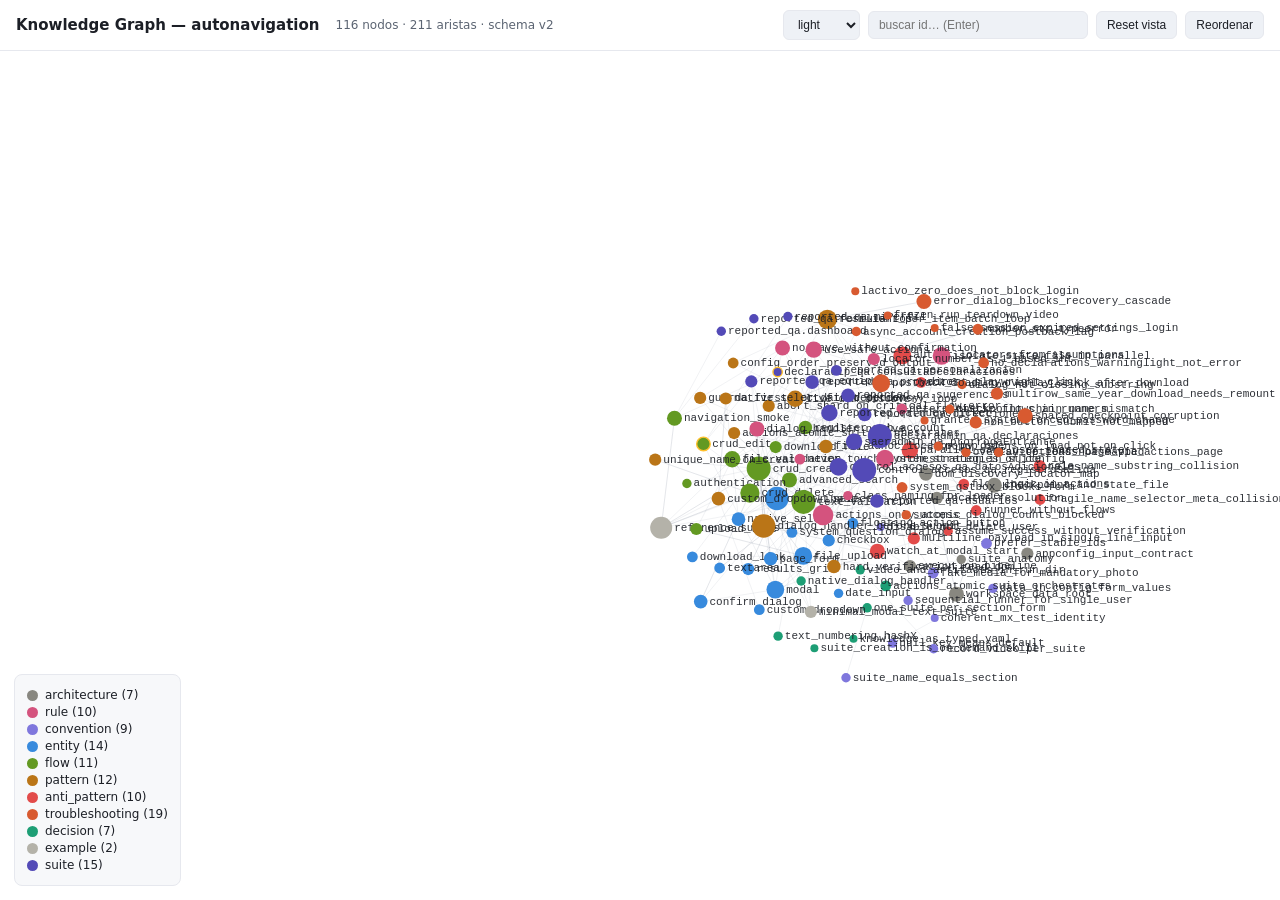
==== commit 0a66ee5d: "publish: site (cb8a252) [skip ci]" ====
--- a/graph.html
+++ b/graph.html
@@ -77,7 +77,7 @@
 </div>
 <script>
 /* ---- 1. DATA (inyectada por build_graph_html.py) ---- */
-const DATA = {"nodes": [{"id": "anti_pattern.assume_success_without_verification", "type": "anti_pattern", "name": "assume_success_without_verification", "description": "Antipatrón: no leer el estado real del DOM tras la acción", "status": "validated", "confidence": "verified", "version": null, "last_validated": "2026-06-17", "path": "knowledge/antipatterns/assume_success_without_verification.yaml"}, {"id": "anti_pattern.author_locators_from_assumptions", "type": "anti_pattern", "name": "author_locators_from_assumptions", "description": "Antipatrón: escribir locators/acciones desde suposiciones del DOM sin mapear en vivo", "status": "validated", "confidence": "verified", "version": null, "last_validated": "2026-06-26", "path": "knowledge/antipatterns/author_locators_from_assumptions.yaml"}, {"id": "anti_pattern.direct_playwright_click", "type": "anti_pattern", "name": "direct_playwright_click", "description": "Antipatrón: usar locator.click()/fill() en vez de safe_click/safe_fill", "status": "validated", "confidence": "verified", "version": null, "last_validated": "2026-06-17", "path": "knowledge/antipatterns/direct_playwright_click.yaml"}, {"id": "anti_pattern.flow_logic_in_actions", "type": "anti_pattern", "name": "flow_logic_in_actions", "description": "Antipatrón: mezclar orquestación con interacción", "status": "validated", "confidence": "verified", "version": null, "last_validated": "2026-06-17", "path": "knowledge/antipatterns/flow_logic_in_actions.yaml"}, {"id": "anti_pattern.fragile_name_selector_meta_collision", "type": "anti_pattern", "name": "fragile_name_selector_meta_collision", "description": "Antipatrón: selector por name sin prefijo de tag choca con <meta name=\"...\"> u otros", "status": "validated", "confidence": "verified", "version": null, "last_validated": "2026-06-17", "path": "knowledge/antipatterns/fragile_name_selector_meta_collision.yaml"}, {"id": "anti_pattern.multiline_payload_in_single_line_input", "type": "anti_pattern", "name": "multiline_payload_in_single_line_input", "description": "Antipatrón: inyectar payload multilínea en un input de una sola línea", "status": "validated", "confidence": "verified", "version": null, "last_validated": "2026-06-17", "path": "knowledge/antipatterns/multiline_payload_in_single_line_input.yaml"}, {"id": "anti_pattern.parallel_same_user_shared_state", "type": "anti_pattern", "name": "parallel_same_user_shared_state", "description": "Antipatrón: varios procesos con el mismo usuario comparten sesión y state_file", "status": "validated", "confidence": "verified", "version": null, "last_validated": "2026-06-17", "path": "knowledge/antipatterns/parallel_same_user_shared_state.yaml"}, {"id": "anti_pattern.role_name_substring_collision", "type": "anti_pattern", "name": "role_name_substring_collision", "description": "Antipatrón: get_by_role(name=...) por substring", "status": "validated", "confidence": "verified", "version": null, "last_validated": "2026-06-17", "path": "knowledge/antipatterns/role_name_substring_collision.yaml"}, {"id": "anti_pattern.runner_without_flows", "type": "anti_pattern", "name": "runner_without_flows", "description": "Antipatrón: invocar main.py sin --flows → usa last_run", "status": "validated", "confidence": "verified", "version": null, "last_validated": "2026-06-17", "path": "knowledge/antipatterns/runner_without_flows.yaml"}, {"id": "anti_pattern.watch_at_modal_start", "type": "anti_pattern", "name": "watch_at_modal_start", "description": "Antipatrón: watch_for_known_interruptions arrancado al inicio cierra el boton X (Cerrar) del propio modal de captura", "status": "validated", "confidence": "verified", "version": null, "last_validated": "2026-06-17", "path": "knowledge/antipatterns/watch_at_modal_start.yaml"}, {"id": "architecture.appconfig_input_contract", "type": "architecture", "name": "appconfig_input_contract", "description": "AppConfig es el contrato de entrada de una corrida y desde P5-M1 es serializable: to_dict/from_dict en framework/config/serialization.py y JSON Schema versionado en framework/config/appconfig.schema.json.", "status": "validated", "confidence": "high", "version": null, "last_validated": "2026-08-05", "path": "knowledge/architecture/appconfig_input_contract.yaml"}, {"id": "architecture.checkpoint_and_state_file", "type": "architecture", "name": "checkpoint_and_state_file", "description": "CheckpointManager usa state_file (<workspace>/checkpoints/auth_<user>_<run_id>.json) para guardar el punto del flujo; restore_to_checkpoint re-navega.", "status": "validated", "confidence": "high", "version": null, "last_validated": "2026-08-04", "path": "knowledge/architecture/checkpoint_and_state_file.yaml"}, {"id": "architecture.dom_discovery_locator_map", "type": "architecture", "name": "dom_discovery_locator_map", "description": "UIMapper.map_page descubre el DOM y persiste en <workspace>/locators/<sistema>/locator_map.json (indexado por URL); de ahí se copian locators a la suite.", "status": "validated", "confidence": "high", "version": null, "last_validated": "2026-08-04", "path": "knowledge/architecture/dom_discovery_locator_map.yaml"}, {"id": "architecture.execution_pipeline", "type": "architecture", "name": "execution_pipeline", "description": "Cadena de ejecución: runner.py:main → plugin_registry/plugin_loader → BaseSuite → Suite específica → SafeActions → SmartResolver → Playwright.", "status": "validated", "confidence": "high", "version": null, "last_validated": "2026-08-06", "path": "knowledge/architecture/execution_pipeline.yaml"}, {"id": "architecture.locator_resolution", "type": "architecture", "name": "locator_resolution", "description": "SmartResolver soporta id, placeholder, role(+exact), label, text, alt, title, locator(CSS); UIMap aplica number como nth 1-based y devuelve un ElementRef (native + spec + key), que es la moneda que circula hasta SafeActions.", "status": "validated", "confidence": "high", "version": null, "last_validated": "2026-08-10", "path": "knowledge/architecture/locator_resolution.yaml"}, {"id": "architecture.suite_anatomy", "type": "architecture", "name": "suite_anatomy", "description": "Una suite = locators.json + actions.py + suite.py + config.yaml en plugins/<sistema>/<suite>/.", "status": "validated", "confidence": "high", "version": null, "last_validated": "2026-06-17", "path": "knowledge/architecture/suite_anatomy.yaml"}, {"id": "architecture.workspace_data_root", "type": "architecture", "name": "workspace_data_root", "description": "El workspace (AUTONAV_WORKSPACE) es la raíz ÚNICA de todo lo que el sistema escribe; plugins/ es entrada y el motor no escribe ahí.", "status": "validated", "confidence": "high", "version": null, "last_validated": "2026-08-04", "path": "knowledge/architecture/workspace_data_root.yaml"}, {"id": "convention.coherent_mx_test_identity", "type": "convention", "name": "coherent_mx_test_identity", "description": "Los RFC/CURP de datos de prueba se DERIVAN del nombre y la fecha de nacimiento con los algoritmos oficiales (homoclave y dígitos verificadores), nunca con letras al azar.", "status": "validated", "confidence": "verified", "version": null, "last_validated": "2026-07-24", "path": "knowledge/conventions/coherent_mx_test_identity.yaml"}, {"id": "convention.data_in_config_form_values", "type": "convention", "name": "data_in_config_form_values", "description": "Los datos de llenado viven en config.yaml (form.fields/values); actions leen self.config.form_values[\"key\"].", "status": "validated", "confidence": "high", "version": null, "last_validated": "2026-06-17", "path": "knowledge/conventions/data_in_config_form_values.yaml"}, {"id": "convention.disable_not_delete_user", "type": "convention", "name": "disable_not_delete_user", "description": "Los usuarios de declaradip NO se borran; se inhabilitan con baja lógica (dUsuario.lActivo = 0). \"Eliminar\" un usuario de prueba = inhabilitarlo.", "status": "validated", "confidence": "verified", "version": null, "last_validated": "2026-07-24", "path": "knowledge/conventions/disable_not_delete_user.yaml"}, {"id": "convention.fake_media_for_mandatory_photo", "type": "convention", "name": "fake_media_for_mandatory_photo", "description": "Formularios con foto/cámara obligatoria — habilitar browser_capabilities [fake_media] en el config de la suite y pulsar 'Tomar fotografía' (cámara sintética; funciona headless). Sin fake_media la cámara da NotFoundError y el submit se bloquea.", "status": "validated", "confidence": "high", "version": null, "last_validated": "2026-06-26", "path": "knowledge/conventions/fake_media_for_mandatory_photo.yaml"}, {"id": "convention.null_key_means_default", "type": "convention", "name": "null_key_means_default", "description": "En un config.yaml una clave escrita sin valor (`fields:`) significa \"por defecto\", nunca None: load_config lee todo con _cfg_get, que trata presente-con-None como ausente.", "status": "validated", "confidence": "high", "version": null, "last_validated": "2026-08-05", "path": "knowledge/conventions/null_key_means_default.yaml"}, {"id": "convention.prefer_stable_ids", "type": "convention", "name": "prefer_stable_ids", "description": "Preferir locators por id estable; placeholder/role+exact si no hay id; CSS como último recurso.", "status": "validated", "confidence": "high", "version": null, "last_validated": "2026-06-17", "path": "knowledge/conventions/prefer_stable_ids.yaml"}, {"id": "convention.record_video_per_suite", "type": "convention", "name": "record_video_per_suite", "description": "Activar record_video: true en el config.yaml de la suite para grabar la corrida.", "status": "validated", "confidence": "high", "version": null, "last_validated": "2026-06-17", "path": "knowledge/conventions/record_video_per_suite.yaml"}, {"id": "convention.sequential_runner_for_single_user", "type": "convention", "name": "sequential_runner_for_single_user", "description": "Para correr varias suites con un solo usuario, usar el runner SECUENCIAL (un navegador a la vez).", "status": "validated", "confidence": "high", "version": null, "last_validated": "2026-06-17", "path": "knowledge/conventions/sequential_runner_for_single_user.yaml"}, {"id": "convention.suite_name_equals_section", "type": "convention", "name": "suite_name_equals_section", "description": "Nombrar la suite como la sección/funcionalidad (camelCase), p.ej. nuevoTicket, sugerencias.", "status": "validated", "confidence": "high", "version": null, "last_validated": "2026-06-17", "path": "knowledge/conventions/suite_name_equals_section.yaml"}, {"id": "decision.actions_atomic_suite_orchestrates", "type": "decision", "name": "actions_atomic_suite_orchestrates", "description": "actions.py solo interacciones atómicas; suite.py orquesta.", "status": "validated", "confidence": "high", "version": null, "last_validated": "2026-06-17", "path": "knowledge/decisions/actions_atomic_suite_orchestrates.yaml"}, {"id": "decision.knowledge_as_typed_yaml", "type": "decision", "name": "knowledge_as_typed_yaml", "description": "El conocimiento operativo se guarda como entradas YAML tipadas en knowledge/ (sección top-level), no como prosa.", "status": "validated", "confidence": "high", "version": null, "last_validated": "2026-06-17", "path": "knowledge/decisions/knowledge_as_typed_yaml.yaml"}, {"id": "decision.native_dialog_handler", "type": "decision", "name": "native_dialog_handler", "description": "Manejar diálogos con watch_for_known_interruptions (handler nativo), no código por diálogo.", "status": "validated", "confidence": "high", "version": null, "last_validated": "2026-06-17", "path": "knowledge/decisions/native_dialog_handler.yaml"}, {"id": "decision.one_suite_per_section_form", "type": "decision", "name": "one_suite_per_section_form", "description": "Una suite por sección/formulario; un formulario nuevo de la sección se anexa como flow.", "status": "validated", "confidence": "high", "version": null, "last_validated": "2026-06-17", "path": "knowledge/decisions/one_suite_per_section_form.yaml"}, {"id": "decision.suite_creation_is_on_demand_skill", "type": "decision", "name": "suite_creation_is_on_demand_skill", "description": "La creación de suites es on-demand vía la skill create-test-suite (Knowledge Architect), no una rutina agendada.", "status": "validated", "confidence": "high", "version": null, "last_validated": "2026-06-17", "path": "knowledge/decisions/suite_creation_is_on_demand_skill.yaml"}, {"id": "decision.text_numbering_hashX", "type": "decision", "name": "text_numbering_hashX", "description": "Numeración", "status": "validated", "confidence": "high", "version": null, "last_validated": "2026-06-17", "path": "knowledge/decisions/text_numbering_hashX.yaml"}, {"id": "decision.video_and_artifacts_in_run_dir", "type": "decision", "name": "video_and_artifacts_in_run_dir", "description": "Video (record_video) y capturas van en plugins/<sistema>/<suite>/artifacts/run_<id>/.", "status": "validated", "confidence": "high", "version": null, "last_validated": "2026-06-17", "path": "knowledge/decisions/video_and_artifacts_in_run_dir.yaml"}, {"id": "entity.checkbox", "type": "entity", "name": "checkbox", "description": "Casilla; puede venir marcada por defecto.", "status": "validated", "confidence": "high", "version": null, "last_validated": "2026-06-17", "path": "knowledge/entities/checkbox.yaml"}, {"id": "entity.confirm_dialog", "type": "entity", "name": "confirm_dialog", "description": "Dialogo de confirmacion (Cancelar / accion). Lo cierra el handler nativo.", "status": "validated", "confidence": "high", "version": null, "last_validated": "2026-06-17", "path": "knowledge/entities/confirm_dialog.yaml"}, {"id": "entity.custom_dropdown", "type": "entity", "name": "custom_dropdown", "description": "Dropdown custom (NO <select> nativo), p.ej. .CustomSelect_trigger; suele tener buscador y lista.", "status": "validated", "confidence": "high", "version": null, "last_validated": "2026-06-17", "path": "knowledge/entities/custom_dropdown.yaml"}, {"id": "entity.date_input", "type": "entity", "name": "date_input", "description": "input[type=date]; el valor se fija en formato ISO YYYY-MM-DD.", "status": "validated", "confidence": "high", "version": null, "last_validated": "2026-06-17", "path": "knowledge/entities/date_input.yaml"}, {"id": "entity.download_link", "type": "entity", "name": "download_link", "description": "Boton o enlace que dispara la descarga de un archivo (evento download de Playwright); no es un input[type=file].", "status": "validated", "confidence": "high", "version": null, "last_validated": "2026-07-06", "path": "knowledge/entities/download_link.yaml"}, {"id": "entity.file_upload", "type": "entity", "name": "file_upload", "description": "input[type=file] (a veces dropzone); se sube con set_input_files.", "status": "validated", "confidence": "high", "version": null, "last_validated": "2026-06-17", "path": "knowledge/entities/file_upload.yaml"}, {"id": "entity.floating_action_button", "type": "entity", "name": "floating_action_button", "description": "Boton flotante global que abre un modal (p.ej. enviar sugerencia).", "status": "validated", "confidence": "high", "version": null, "last_validated": "2026-06-17", "path": "knowledge/entities/floating_action_button.yaml"}, {"id": "entity.modal", "type": "entity", "name": "modal", "description": "Formulario en modal in-page: se abre por un trigger, se llena y se envia dentro; se cierra con su boton X 'Cerrar'.", "status": "validated", "confidence": "high", "version": null, "last_validated": "2026-06-17", "path": "knowledge/entities/modal.yaml"}, {"id": "entity.native_select", "type": "entity", "name": "native_select", "description": "Elemento <select> nativo.", "status": "validated", "confidence": "high", "version": null, "last_validated": "2026-06-17", "path": "knowledge/entities/native_select.yaml"}, {"id": "entity.page_form", "type": "entity", "name": "page_form", "description": "Formulario de pagina completa (no modal); el submit navega a /<entidad>/<id>.", "status": "validated", "confidence": "high", "version": null, "last_validated": "2026-06-17", "path": "knowledge/entities/page_form.yaml"}, {"id": "entity.results_grid", "type": "entity", "name": "results_grid", "description": "Grilla/lista de resultados con accion por fila (p.ej. 'Seleccionar').", "status": "validated", "confidence": "high", "version": null, "last_validated": "2026-06-17", "path": "knowledge/entities/results_grid.yaml"}, {"id": "entity.system_question_dialog", "type": "entity", "name": "system_question_dialog", "description": "Diálogo modal \"Pregunta del Sistema\" (Global_QstBox) de los portales ASP.NET; bloquea el formulario hasta responderse y su respuesta puede agregar o quitar campos.", "status": "validated", "confidence": "high", "version": null, "last_validated": "2026-07-24", "path": "knowledge/entities/system_question_dialog.yaml"}, {"id": "entity.text_input", "type": "entity", "name": "text_input", "description": "Input de una sola linea; payloads multilinea rompen la integridad de safe_fill.", "status": "validated", "confidence": "high", "version": null, "last_validated": "2026-06-17", "path": "knowledge/entities/text_input.yaml"}, {"id": "entity.textarea", "type": "entity", "name": "textarea", "description": "Campo de texto multilinea; tolera payloads con saltos de linea.", "status": "validated", "confidence": "high", "version": null, "last_validated": "2026-06-17", "path": "knowledge/entities/textarea.yaml"}, {"id": "example.minimal_modal_text_suite", "type": "example", "name": "minimal_modal_text_suite", "description": "Suite mínima de formulario modal con batería de texto.", "status": "validated", "confidence": "medium", "version": null, "last_validated": "2026-06-17", "path": "knowledge/examples/minimal_modal_text_suite.yaml"}, {"id": "example.reference_suites", "type": "example", "name": "reference_suites", "description": "Suites reales que ejemplifican cada patrón.", "status": "validated", "confidence": "medium", "version": null, "last_validated": "2026-06-17", "path": "knowledge/examples/reference_suites.yaml"}, {"id": "flow.advanced_search", "type": "flow", "name": "advanced_search", "description": "Buscar y seleccionar de una grilla, tipicamente en un modal de busqueda compartido.", "status": "validated", "confidence": "high", "version": null, "last_validated": "2026-06-17", "path": "knowledge/flows/advanced_search.yaml"}, {"id": "flow.authentication", "type": "flow", "name": "authentication", "description": "Login del sistema via strategies.py (popup <a>, Abrir_Login(), o inline segun el sistema).", "status": "validated", "confidence": "high", "version": null, "last_validated": "2026-06-17", "path": "knowledge/flows/authentication.yaml"}, {"id": "flow.crud_create", "type": "flow", "name": "crud_create", "description": "Escenario E2E de alta de una entidad. Variantes por entidad de captura (modal o pagina).", "status": "validated", "confidence": "high", "version": null, "last_validated": "2026-06-17", "path": "knowledge/flows/crud_create.yaml"}, {"id": "flow.crud_delete", "type": "flow", "name": "crud_delete", "description": "Baja logica (soft delete): Desactivar + confirmar y verificar estado 'Inactivo'/'Activar'.", "status": "validated", "confidence": "high", "version": null, "last_validated": "2026-06-17", "path": "knowledge/flows/crud_delete.yaml"}, {"id": "flow.crud_edit", "type": "flow", "name": "crud_edit", "description": "Escenario E2E de edicion de una entidad existente y guardado.", "status": "draft", "confidence": "low", "version": null, "last_validated": "2026-06-17", "path": "knowledge/flows/crud_edit.yaml"}, {"id": "flow.download_file", "type": "flow", "name": "download_file", "description": "Descargar un archivo (Playwright download event) y guardarlo en una carpeta destino.", "status": "validated", "confidence": "high", "version": null, "last_validated": "2026-07-06", "path": "knowledge/flows/download_file.yaml"}, {"id": "flow.file_validation", "type": "flow", "name": "file_validation", "description": "Bateria de archivos (FileFactory) - BaseSuite.execute_file_validation con N archivos/formatos.", "status": "validated", "confidence": "high", "version": null, "last_validated": "2026-06-17", "path": "knowledge/flows/file_validation.yaml"}, {"id": "flow.navigation_smoke", "type": "flow", "name": "navigation_smoke", "description": "Recorrer todas las secciones del sidebar (un flow por seccion) y mapear cada una.", "status": "validated", "confidence": "high", "version": null, "last_validated": "2026-06-17", "path": "knowledge/flows/navigation_smoke.yaml"}, {"id": "flow.register_web_account", "type": "flow", "name": "register_web_account", "description": "Alta de una cuenta NUEVA en el portal web (registro), sin pasar por el login del sistema; usado como fase web del alta de usuarios de prueba.", "status": "validated", "confidence": "high", "version": null, "last_validated": "2026-07-24", "path": "knowledge/flows/register_web_account.yaml"}, {"id": "flow.text_validation", "type": "flow", "name": "text_validation", "description": "Bateria de texto (PayloadFactory) con numeracion #.X - BaseSuite.execute_text_validations.", "status": "validated", "confidence": "high", "version": null, "last_validated": "2026-06-17", "path": "knowledge/flows/text_validation.yaml"}, {"id": "flow.upload_file", "type": "flow", "name": "upload_file", "description": "Subir uno o varios archivos a un control de carga.", "status": "validated", "confidence": "high", "version": null, "last_validated": "2026-06-17", "path": "knowledge/flows/upload_file.yaml"}, {"id": "pattern.abort_shard_on_critical_flow_error", "type": "pattern", "name": "abort_shard_on_critical_flow_error", "description": "En un lote data-driven (pattern.resilient_per_item_batch_loop), distinguir errores POR ITEM (recuperables, se sigue con el siguiente) de CriticalFlowError (navegador/sesion en estado irrecuperable, p.ej. net::ERR_INSUFFICIENT_RESOURCES) — estos ultimos deben abortar el shard COMPLETO de inmediato (marcando el resto de items como pendientes) en vez de seguir iterando, ya que todos los items restantes fallarian identico, desperdiciando minutos en reintentos garantizados a fallar.", "status": "validated", "confidence": "high", "version": null, "last_validated": "2026-07-07", "path": "knowledge/patterns/abort_shard_on_critical_flow_error.yaml"}, {"id": "pattern.actions_atomic_suite_orchestrates", "type": "pattern", "name": "actions_atomic_suite_orchestrates", "description": "Separación actions (verbos atómicos) / suite (orquestación).", "status": "validated", "confidence": "high", "version": null, "last_validated": "2026-06-17", "path": "knowledge/patterns/actions_atomic_suite_orchestrates.yaml"}, {"id": "pattern.config_order_preserved_output", "type": "pattern", "name": "config_order_preserved_output", "description": "Cuando varios procesos paralelos escriben resultados de un lote (PDFs, filas, etc.) a una carpeta compartida, el orden de la tabla/CSV final debe ser el orden de la lista de config.yaml (no el orden de finalizacion de los workers). Se logra dando a cada item un indice de posicion en config y haciendo que el paso de extraccion/consolidacion itere la config EN ORDEN, buscando el resultado de cada item, en vez de listar la carpeta de salida (alfabetico o por fecha de escritura).", "status": "validated", "confidence": "high", "version": null, "last_validated": "2026-07-07", "path": "knowledge/patterns/config_order_preserved_output.yaml"}, {"id": "pattern.custom_dropdown_select", "type": "pattern", "name": "custom_dropdown_select", "description": "Selección en dropdown custom (no <select>) — click trigger, (buscador si existe), click opción de la lista.", "status": "validated", "confidence": "high", "version": null, "last_validated": "2026-06-17", "path": "knowledge/patterns/custom_dropdown_select.yaml"}, {"id": "pattern.dialog_handler_before_submit", "type": "pattern", "name": "dialog_handler_before_submit", "description": "Lanzar watch_for_known_interruptions como task ANTES del submit y await tras él.", "status": "validated", "confidence": "high", "version": null, "last_validated": "2026-06-17", "path": "knowledge/patterns/dialog_handler_before_submit.yaml"}, {"id": "pattern.find_adhoc_locator_by_dsl", "type": "pattern", "name": "find_adhoc_locator_by_dsl", "description": "Elemento que no está en locators.json — self.page.find(type=..., value=...), no self.page.page con Playwright crudo.", "status": "validated", "confidence": "high", "version": null, "last_validated": "2026-08-06", "path": "knowledge/patterns/find_adhoc_locator_by_dsl.yaml"}, {"id": "pattern.guarda_first_for_data_dependency", "type": "pattern", "name": "guarda_first_for_data_dependency", "description": "Si un flujo necesita un registro existente (p.ej. el check-out necesita una visita registrada) y el entorno no lo tiene, créalo primero (GUARDA puntual) y luego ejercita el flujo objetivo sobre ese dato.", "status": "validated", "confidence": "medium", "version": null, "last_validated": "2026-06-26", "path": "knowledge/patterns/guarda_first_for_data_dependency.yaml"}, {"id": "pattern.hard_verification_read_dom", "type": "pattern", "name": "hard_verification_read_dom", "description": "Verificar leyendo el valor real del DOM (getElementById().value / is_checked() / texto del select), no asumir.", "status": "validated", "confidence": "high", "version": null, "last_validated": "2026-06-17", "path": "knowledge/patterns/hard_verification_read_dom.yaml"}, {"id": "pattern.live_dom_discovery_loop", "type": "pattern", "name": "live_dom_discovery_loop", "description": "Descubrir el DOM en vivo ANTES de fijar locators — instrumentar map_page tras CADA navegación, correr headless, e inspeccionar locator_map.json + screenshots; iterar (descubrir → ajustar → re-correr).", "status": "validated", "confidence": "high", "version": null, "last_validated": "2026-06-26", "path": "knowledge/patterns/live_dom_discovery_loop.yaml"}, {"id": "pattern.native_select_first_option", "type": "pattern", "name": "native_select_first_option", "description": "<select> nativo — select_option con la primera opción de valor no vacío (saltar placeholders \"— Seleccionar —\").", "status": "validated", "confidence": "high", "version": null, "last_validated": "2026-06-17", "path": "knowledge/patterns/native_select_first_option.yaml"}, {"id": "pattern.resilient_per_item_batch_loop", "type": "pattern", "name": "resilient_per_item_batch_loop", "description": "Para una suite que itera una lista larga de claves de negocio (p.ej. RFCs), envolver cada item en try/except propio con recuperacion best-effort (incluye el handler nativo de dialogos) y registrar progreso atomico por item, para que un item problematico no aborte el resto del lote ni deje una barra de progreso \"congelada\" sin explicacion.", "status": "validated", "confidence": "high", "version": null, "last_validated": "2026-07-07", "path": "knowledge/patterns/resilient_per_item_batch_loop.yaml"}, {"id": "pattern.unique_name_on_create", "type": "pattern", "name": "unique_name_on_create", "description": "Generar nombre único (timestamp) al crear para poder localizar/borrar el registro luego.", "status": "validated", "confidence": "high", "version": null, "last_validated": "2026-06-17", "path": "knowledge/patterns/unique_name_on_create.yaml"}, {"id": "rule.actions_only_atomic", "type": "rule", "name": "actions_only_atomic", "description": "actions.py contiene solo interacciones atómicas de UI (click/fill/select/upload).", "status": "validated", "confidence": "high", "version": null, "last_validated": "2026-06-17", "path": "knowledge/rules/actions_only_atomic.yaml"}, {"id": "rule.class_naming_for_loader", "type": "rule", "name": "class_naming_for_loader", "description": "La clase de actions debe terminar en \"Actions\" y la de suite en \"Suite\".", "status": "validated", "confidence": "high", "version": null, "last_validated": "2026-06-17", "path": "knowledge/rules/class_naming_for_loader.yaml"}, {"id": "rule.deterministic_flows_in_runners", "type": "rule", "name": "deterministic_flows_in_runners", "description": "Los runners deben pasar --flows EXPLÍCITO por suite (no depender de last_run).", "status": "validated", "confidence": "high", "version": null, "last_validated": "2026-06-17", "path": "knowledge/rules/deterministic_flows_in_runners.yaml"}, {"id": "rule.dialog_handler_native", "type": "rule", "name": "dialog_handler_native", "description": "Para diálogos/interrupciones usar watch_for_known_interruptions, no código a medida.", "status": "validated", "confidence": "high", "version": null, "last_validated": "2026-06-17", "path": "knowledge/rules/dialog_handler_native.yaml"}, {"id": "rule.isolate_state_file_in_parallel", "type": "rule", "name": "isolate_state_file_in_parallel", "description": "El aislamiento del state_file en ejecución concurrente lo hace el framework (run_id); NO derives el state_file a mano en código nuevo.", "status": "validated", "confidence": "high", "version": null, "last_validated": "2026-08-03", "path": "knowledge/rules/isolate_state_file_in_parallel.yaml"}, {"id": "rule.locator_number_is_1_based_int", "type": "rule", "name": "locator_number_is_1_based_int", "description": "El campo \"number\" de un locator es nth 1-based y debe ser entero.", "status": "validated", "confidence": "high", "version": null, "last_validated": "2026-06-17", "path": "knowledge/rules/locator_number_is_1_based_int.yaml"}, {"id": "rule.never_touch_system_strategies_or_config", "type": "rule", "name": "never_touch_system_strategies_or_config", "description": "No modificar strategies.py ni config.yaml del SISTEMA (plugins/<sistema>/).", "status": "validated", "confidence": "high", "version": null, "last_validated": "2026-06-17", "path": "knowledge/rules/never_touch_system_strategies_or_config.yaml"}, {"id": "rule.no_save_without_confirmation", "type": "rule", "name": "no_save_without_confirmation", "description": "No pulsar Guardar/Enviar sin confirmar que la sección DEBE persistir (registrar GUARDA/NO GUARDA).", "status": "validated", "confidence": "high", "version": null, "last_validated": "2026-06-17", "path": "knowledge/rules/no_save_without_confirmation.yaml"}, {"id": "rule.orchestration_in_suite", "type": "rule", "name": "orchestration_in_suite", "description": "suite.py orquesta orden, condicionales, verificación, checkpoints e interpretación.", "status": "validated", "confidence": "high", "version": null, "last_validated": "2026-06-17", "path": "knowledge/rules/orchestration_in_suite.yaml"}, {"id": "rule.use_safe_actions", "type": "rule", "name": "use_safe_actions", "description": "Usar los verbos de SafeActions (no la API cruda del motor desde la suite).", "status": "validated", "confidence": "high", "version": null, "last_validated": "2026-08-10", "path": "knowledge/rules/use_safe_actions.yaml"}, {"id": "suite.control_accesos_qa.datosAdicionales", "type": "suite", "name": "control_accesos_qa.datosAdicionales", "description": "Sección 'Datos adicionales' de una nueva visita — Tipo de Visita + Lugar de Ingreso (dropdowns) + Características (chips de accesibilidad); no pulsa Registrar visita (NO GUARDA). Mapeada en vivo.", "status": "validated", "confidence": "medium", "version": 1, "last_validated": "2026-06-25", "path": "knowledge/suites/control_accesos_qa.datosAdicionales.yaml"}, {"id": "suite.control_accesos_qa.registroSalida", "type": "suite", "name": "control_accesos_qa.registroSalida", "description": "Check-out de visita end-to-end (GUARDA-first). Registra una visita (autorizador por autocomplete + invitado + foto fake_media; GUARDA), aterriza en su detalle y pulsa 'Marcar salida' (GUARDA); verificación dura — el botón desaparece. Validada en vivo.", "status": "validated", "confidence": "high", "version": 1, "last_validated": "2026-06-26", "path": "knowledge/suites/control_accesos_qa.registroSalida.yaml"}, {"id": "suite.declaradip_qa.consultaDeclaraciones", "type": "suite", "name": "declaradip_qa.consultaDeclaraciones", "description": "Navegacion+busqueda en DeclaraDip; bloqueada por login pendiente.", "status": "draft", "confidence": "low", "version": 1, "last_validated": "2026-06-17", "path": "knowledge/suites/declaradip_qa.consultaDeclaraciones.yaml"}, {"id": "suite.declaradmin_qa.declaraciones", "type": "suite", "name": "declaradmin_qa.declaraciones", "description": "Busca declarantes por RFC (form.values.declaraciones = pares {rfc, anio}, deduplicados) en Declaraciones -> Consulta de Declaraciones, entra al registro (icono lupa+ 'Consultar Declaraciones'), ubica la(s) fila(s) del grid cuyo \"Ejercicio\" == anio (puede haber mas de una, p.ej. Inicial/Modificacion el mismo año) y descarga su Version Publica a artifacts/declaraciones_pdf/<rfc>_<anio>/ (carpeta FIJA y compartida, no por run_<id>). NO GUARDA (solo lectura). Soporta lotes grandes (100+ pares) en paralelo via tools/run_declaraciones_parallel.py (sharding round-robin + reintento por item + pantalla de progreso tools/serve_progress.py); el orden final de tools/extract_declaraciones_pdf.py es el de config.yaml, no el de ejecucion (pattern.config_order_preserved_output). Mapeada y validada en vivo.", "status": "validated", "confidence": "high", "version": 5, "last_validated": "2026-07-07", "path": "knowledge/suites/declaradmin_qa.declaraciones.yaml"}, {"id": "suite.reported_qa.dashboard", "type": "suite", "name": "reported_qa.dashboard", "description": "Smoke de navegacion de las 14 secciones de Reported.", "status": "validated", "confidence": "high", "version": 1, "last_validated": "2026-06-17", "path": "knowledge/suites/reported_qa.dashboard.yaml"}, {"id": "suite.reported_qa.direcciones", "type": "suite", "name": "reported_qa.direcciones", "description": "Crear direccion (modal) + texto.", "status": "validated", "confidence": "high", "version": 1, "last_validated": "2026-06-17", "path": "knowledge/suites/reported_qa.direcciones.yaml"}, {"id": "suite.reported_qa.equipos", "type": "suite", "name": "reported_qa.equipos", "description": "Crear equipo (modal) + texto.", "status": "validated", "confidence": "high", "version": 1, "last_validated": "2026-06-17", "path": "knowledge/suites/reported_qa.equipos.yaml"}, {"id": "suite.reported_qa.formularios", "type": "suite", "name": "reported_qa.formularios", "description": "Seccion de configuracion de formularios (navegacion; NO guarda).", "status": "validated", "confidence": "high", "version": 1, "last_validated": "2026-06-17", "path": "knowledge/suites/reported_qa.formularios.yaml"}, {"id": "suite.reported_qa.miPerfil", "type": "suite", "name": "reported_qa.miPerfil", "description": "Editar perfil (NO guarda).", "status": "validated", "confidence": "high", "version": 1, "last_validated": "2026-06-17", "path": "knowledge/suites/reported_qa.miPerfil.yaml"}, {"id": "suite.reported_qa.nuevoTicket", "type": "suite", "name": "reported_qa.nuevoTicket", "description": "Alta de ticket (pagina) + bateria de texto + archivos.", "status": "validated", "confidence": "high", "version": 1, "last_validated": "2026-06-17", "path": "knowledge/suites/reported_qa.nuevoTicket.yaml"}, {"id": "suite.reported_qa.personalizacion", "type": "suite", "name": "reported_qa.personalizacion", "description": "Personalizacion (texto del logo + archivo de logo); NO guarda.", "status": "validated", "confidence": "high", "version": 1, "last_validated": "2026-06-17", "path": "knowledge/suites/reported_qa.personalizacion.yaml"}, {"id": "suite.reported_qa.proyectos", "type": "suite", "name": "reported_qa.proyectos", "description": "Crear proyecto (modal) + baja logica (persistencia) + texto.", "status": "validated", "confidence": "high", "version": 1, "last_validated": "2026-06-17", "path": "knowledge/suites/reported_qa.proyectos.yaml"}, {"id": "suite.reported_qa.sugerencias", "type": "suite", "name": "reported_qa.sugerencias", "description": "Enviar sugerencia (modal por boton flotante) + bateria de texto.", "status": "validated", "confidence": "high", "version": 1, "last_validated": "2026-06-17", "path": "knowledge/suites/reported_qa.sugerencias.yaml"}, {"id": "suite.reported_qa.usuarios", "type": "suite", "name": "reported_qa.usuarios", "description": "Crear usuario (modal, direccion via dropdown custom) + texto.", "status": "validated", "confidence": "high", "version": 1, "last_validated": "2026-06-17", "path": "knowledge/suites/reported_qa.usuarios.yaml"}, {"id": "suite.saeradmin_qa.prorrogaEntrante", "type": "suite", "name": "saeradmin_qa.prorrogaEntrante", "description": "Solicitud 'Entrega de Comision' (modal) con busqueda de actores y fechas; no pulsa Guardar.", "status": "validated", "confidence": "high", "version": 1, "last_validated": "2026-06-17", "path": "knowledge/suites/saeradmin_qa.prorrogaEntrante.yaml"}, {"id": "troubleshooting.async_account_creation_postback_lag", "type": "troubleshooting", "name": "async_account_creation_postback_lag", "description": "Problema: una consulta DB inmediatamente después de finalizar un alta web no encuentra el registro recién creado — causa: la escritura ocurre en un postback asíncrono que aún no termina cuando el código ya volvió del navegador", "status": "validated", "confidence": "verified", "version": null, "last_validated": "2026-07-24", "path": "knowledge/troubleshooting/async_account_creation_postback_lag.yaml"}, {"id": "troubleshooting.checkpoint_chain_name_mismatch", "type": "troubleshooting", "name": "checkpoint_chain_name_mismatch", "description": "Problema: un flow deja de ejecutarse tras renombrarlo — causa: se actualizó FLOW_MAP y el bloque if pero NO la asignación checkpoint='…' que encadena desde el paso anterior", "status": "validated", "confidence": "verified", "version": null, "last_validated": "2026-06-26", "path": "knowledge/troubleshooting/checkpoint_chain_name_mismatch.yaml"}, {"id": "troubleshooting.dialog_not_closing_substring", "type": "troubleshooting", "name": "dialog_not_closing_substring", "description": "Problema: diálogo de éxito no se cierra; SAFE_CLICK timeout entre casos — causa: known_interruption_candidates sin exact → \"Cerrar\" choca con \"Cerrar notificaciones\" (strict mode)", "status": "validated", "confidence": "verified", "version": null, "last_validated": "2026-06-17", "path": "knowledge/troubleshooting/dialog_not_closing_substring.yaml"}, {"id": "troubleshooting.error_dialog_blocks_recovery_cascade", "type": "troubleshooting", "name": "error_dialog_blocks_recovery_cascade", "description": "Problema: un dialogo de sistema (p.ej. #Global_MsgBox \"Mensaje del Sistema\", disparado por un error de servidor durante una descarga) cubre toda la pantalla e intercepta CUALQUIER click, incluido el menu lateral; si la logica de recuperacion tras un error no lo cierra, cada RFC/registro siguiente en el mismo lote falla identico (cascada), no solo el que origino el error", "status": "validated", "confidence": "verified", "version": null, "last_validated": "2026-07-07", "path": "knowledge/troubleshooting/error_dialog_blocks_recovery_cascade.yaml"}, {"id": "troubleshooting.false_session_expired_settings_login", "type": "troubleshooting", "name": "false_session_expired_settings_login", "description": "Problema: SESSION_EXPIRED falso en /settings/login (bucle de recovery) — causa: runtime_guardian detecta /login por substring; /settings/login colisiona", "status": "validated", "confidence": "verified", "version": null, "last_validated": "2026-06-17", "path": "knowledge/troubleshooting/false_session_expired_settings_login.yaml"}, {"id": "troubleshooting.frozen_run_teardown_video", "type": "troubleshooting", "name": "frozen_run_teardown_video", "description": "Problema: la suite termina (SUITE_COMPLETED) pero el proceso no sale; Chrome vivo; runner \"congelado\" — causa: context.close()/browser.close() con record_video se cuelga al finalizar el video", "status": "validated", "confidence": "verified", "version": null, "last_validated": "2026-06-17", "path": "knowledge/troubleshooting/frozen_run_teardown_video.yaml"}, {"id": "troubleshooting.granted_system_forced_password_change", "type": "troubleshooting", "name": "granted_system_forced_password_change", "description": "Problema: un usuario de prueba al que solo se le OTORGÓ acceso a un sistema (SIAC.uUsuarioSistema, sin registro propio) no puede entrar con su contraseña definitiva — causa: su contraseña inicial en ese sistema es su RFC y el primer login FUERZA un cambio; solución: flujo activate (login con RFC → resolve_password_change → cerrar MsgBox → re-login)", "status": "validated", "confidence": "verified", "version": null, "last_validated": "2026-07-31", "path": "knowledge/troubleshooting/granted_system_forced_password_change.yaml"}, {"id": "troubleshooting.lactivo_zero_does_not_block_login", "type": "troubleshooting", "name": "lactivo_zero_does_not_block_login", "description": "Hallazgo: en declaradip, dUsuario.lActivo=0 (\"inhabilitado\") NO impide el login — la cuenta entra igual hasta /Index. Además el sistema auto-inhabilita las cuentas recién creadas a los pocos minutos.", "status": "validated", "confidence": "verified", "version": null, "last_validated": "2026-08-07", "path": "knowledge/troubleshooting/lactivo_zero_does_not_block_login.yaml"}, {"id": "troubleshooting.multirow_same_year_download_needs_remount", "type": "troubleshooting", "name": "multirow_same_year_download_needs_remount", "description": "Problema: al descargar 2+ archivos seguidos del MISMO registro/modal (p.ej. dos filas con el mismo \"Ejercicio\": Inicial y Modificacion), la segunda descarga se atora — o el click queda interceptado por un spinner de \"procesando\" que el sitio no limpia solo, o el click \"pasa\" pero el evento download nunca dispara (el servidor sigue ocupado con la peticion anterior y descarta la siguiente en silencio)", "status": "validated", "confidence": "verified", "version": null, "last_validated": "2026-07-07", "path": "knowledge/troubleshooting/multirow_same_year_download_needs_remount.yaml"}, {"id": "troubleshooting.no_declarations_warninglight_not_error", "type": "troubleshooting", "name": "no_declarations_warninglight_not_error", "description": "Problema: un RFC existe en la busqueda (tiene fila de resultado) pero la persona no ha presentado NINGUNA declaracion (usuarios de prueba del sitio); abrir su registro y esperar el grid de declaraciones da timeout, en vez de un SKIP limpio, porque el grid nunca aparece", "status": "validated", "confidence": "verified", "version": null, "last_validated": "2026-07-07", "path": "knowledge/troubleshooting/no_declarations_warninglight_not_error.yaml"}, {"id": "troubleshooting.non_button_submit_not_mapped", "type": "troubleshooting", "name": "non_button_submit_not_mapped", "description": "Problema: get_by_role('button', name='Registrar visita') no resuelve y el mapper no lo capturó — causa: el control no es role=button (elemento estilizado) y/o su accessible name no coincide exacto; los deshabilitados no se mapean hasta validar el form", "status": "validated", "confidence": "verified", "version": null, "last_validated": "2026-06-26", "path": "knowledge/troubleshooting/non_button_submit_not_mapped.yaml"}, {"id": "troubleshooting.number_str_typeerror", "type": "troubleshooting", "name": "number_str_typeerror", "description": "Problema: TypeError: unsupported operand type(s) for -: 'str' and 'int' al resolver un locator con number — causa: UIMap hacía int(number - 1) con number string", "status": "validated", "confidence": "verified", "version": null, "last_validated": "2026-06-17", "path": "knowledge/troubleshooting/number_str_typeerror.yaml"}, {"id": "troubleshooting.overlay_options_not_mapped", "type": "troubleshooting", "name": "overlay_options_not_mapped", "description": "Problema: opciones de autocomplete/mat-select (cdk-overlay) no aparecen en locator_map.json y a veces el dropdown viene vacío en QA — causa: el extractor no traversa overlays fuera del árbol; el catálogo QA puede no tener datos", "status": "validated", "confidence": "verified", "version": null, "last_validated": "2026-06-26", "path": "knowledge/troubleshooting/overlay_options_not_mapped.yaml"}, {"id": "troubleshooting.popup_opens_on_load_not_on_click", "type": "troubleshooting", "name": "popup_opens_on_load_not_on_click", "description": "Problema: context.expect_page() da timeout al clickear el acceso de la landing — causa: el onload ya abrió el popup (ValidaNavegador -> Abrir_Login) y la ventana tiene nombre fijo, así que nunca se emite un evento page nuevo", "status": "validated", "confidence": "verified", "version": null, "last_validated": "2026-07-24", "path": "knowledge/troubleshooting/popup_opens_on_load_not_on_click.yaml"}, {"id": "troubleshooting.postback_loading_overlay_stuck_after_download", "type": "troubleshooting", "name": "postback_loading_overlay_stuck_after_download", "description": "Problema: tras click en un enlace/boton de descarga, el overlay de carga del sitio (ASP.NET UpdatePanel) queda visible para siempre y bloquea cualquier click posterior — causa: el overlay se oculta al recibir la respuesta ajax del postback, pero una descarga de archivo (Content-Disposition: attachment) nunca dispara ese callback", "status": "validated", "confidence": "verified", "version": null, "last_validated": "2026-07-06", "path": "knowledge/troubleshooting/postback_loading_overlay_stuck_after_download.yaml"}, {"id": "troubleshooting.shared_checkpoint_corruption", "type": "troubleshooting", "name": "shared_checkpoint_corruption", "description": "Problema: TODO falla de repente con JSONDecodeError: Extra data; persiste aunque corras de a una — causa: varios procesos del mismo usuario escriben el mismo auth_<user>.json (checkpoint) → JSON corrupto", "status": "validated", "confidence": "verified", "version": null, "last_validated": "2026-08-03", "path": "knowledge/troubleshooting/shared_checkpoint_corruption.yaml"}, {"id": "troubleshooting.success_dialog_counts_blocked", "type": "troubleshooting", "name": "success_dialog_counts_blocked", "description": "Problema: casos exitosos de texto se reportan como \"blocked\" — causa: el diálogo de ÉXITO es una interrupción conocida; el watch lo cierra y return await watch devuelve True", "status": "validated", "confidence": "verified", "version": null, "last_validated": "2026-06-17", "path": "knowledge/troubleshooting/success_dialog_counts_blocked.yaml"}, {"id": "troubleshooting.suite_reads_page_via_actions_page", "type": "troubleshooting", "name": "suite_reads_page_via_actions_page", "description": "Problema: AttributeError '…Suite' object has no attribute 'page' al leer el DOM desde la suite — causa: BaseSuite no expone self.page (solo recibe actions)", "status": "validated", "confidence": "verified", "version": null, "last_validated": "2026-06-26", "path": "knowledge/troubleshooting/suite_reads_page_via_actions_page.yaml"}, {"id": "troubleshooting.system_qstbox_blocks_form", "type": "troubleshooting", "name": "system_qstbox_blocks_form", "description": "Problema: el formulario se ve llenable en el dump del DOM pero la interacción no avanza — causa: un QstBox (\"Pregunta del Sistema\") se monta encima al cargar la pantalla y debe responderse antes de tocar el form", "status": "validated", "confidence": "verified", "version": null, "last_validated": "2026-07-24", "path": "knowledge/troubleshooting/system_qstbox_blocks_form.yaml"}], "edges": [{"from": "anti_pattern.assume_success_without_verification", "predicate": "see_also", "to": "pattern.hard_verification_read_dom"}, {"from": "anti_pattern.author_locators_from_assumptions", "predicate": "see_also", "to": "pattern.live_dom_discovery_loop"}, {"from": "anti_pattern.author_locators_from_assumptions", "predicate": "see_also", "to": "architecture.dom_discovery_locator_map"}, {"from": "anti_pattern.direct_playwright_click", "predicate": "see_also", "to": "rule.use_safe_actions"}, {"from": "anti_pattern.flow_logic_in_actions", "predicate": "see_also", "to": "rule.actions_only_atomic"}, {"from": "anti_pattern.flow_logic_in_actions", "predicate": "see_also", "to": "rule.orchestration_in_suite"}, {"from": "anti_pattern.multiline_payload_in_single_line_input", "predicate": "see_also", "to": "flow.text_validation"}, {"from": "anti_pattern.parallel_same_user_shared_state", "predicate": "see_also", "to": "rule.isolate_state_file_in_parallel"}, {"from": "anti_pattern.parallel_same_user_shared_state", "predicate": "see_also", "to": "troubleshooting.shared_checkpoint_corruption"}, {"from": "anti_pattern.runner_without_flows", "predicate": "see_also", "to": "rule.deterministic_flows_in_runners"}, {"from": "anti_pattern.watch_at_modal_start", "predicate": "see_also", "to": "pattern.dialog_handler_before_submit"}, {"from": "architecture.appconfig_input_contract", "predicate": "see_also", "to": "architecture.execution_pipeline"}, {"from": "architecture.appconfig_input_contract", "predicate": "see_also", "to": "architecture.workspace_data_root"}, {"from": "architecture.appconfig_input_contract", "predicate": "see_also", "to": "architecture.checkpoint_and_state_file"}, {"from": "architecture.checkpoint_and_state_file", "predicate": "see_also", "to": "rule.isolate_state_file_in_parallel"}, {"from": "architecture.checkpoint_and_state_file", "predicate": "see_also", "to": "troubleshooting.shared_checkpoint_corruption"}, {"from": "architecture.checkpoint_and_state_file", "predicate": "see_also", "to": "architecture.workspace_data_root"}, {"from": "architecture.dom_discovery_locator_map", "predicate": "see_also", "to": "architecture.workspace_data_root"}, {"from": "architecture.execution_pipeline", "predicate": "see_also", "to": "rule.actions_only_atomic"}, {"from": "architecture.execution_pipeline", "predicate": "see_also", "to": "rule.orchestration_in_suite"}, {"from": "architecture.locator_resolution", "predicate": "see_also", "to": "rule.locator_number_is_1_based_int"}, {"from": "architecture.locator_resolution", "predicate": "see_also", "to": "anti_pattern.fragile_name_selector_meta_collision"}, {"from": "architecture.locator_resolution", "predicate": "see_also", "to": "anti_pattern.role_name_substring_collision"}, {"from": "architecture.suite_anatomy", "predicate": "see_also", "to": "rule.class_naming_for_loader"}, {"from": "architecture.workspace_data_root", "predicate": "see_also", "to": "architecture.checkpoint_and_state_file"}, {"from": "architecture.workspace_data_root", "predicate": "see_also", "to": "architecture.dom_discovery_locator_map"}, {"from": "convention.fake_media_for_mandatory_photo", "predicate": "see_also", "to": "entity.file_upload"}, {"from": "convention.null_key_means_default", "predicate": "see_also", "to": "convention.data_in_config_form_values"}, {"from": "convention.prefer_stable_ids", "predicate": "see_also", "to": "anti_pattern.fragile_name_selector_meta_collision"}, {"from": "convention.record_video_per_suite", "predicate": "justified_by", "to": "decision.video_and_artifacts_in_run_dir"}, {"from": "convention.sequential_runner_for_single_user", "predicate": "see_also", "to": "anti_pattern.parallel_same_user_shared_state"}, {"from": "convention.suite_name_equals_section", "predicate": "justified_by", "to": "decision.one_suite_per_section_form"}, {"from": "decision.actions_atomic_suite_orchestrates", "predicate": "see_also", "to": "rule.actions_only_atomic"}, {"from": "decision.actions_atomic_suite_orchestrates", "predicate": "see_also", "to": "rule.orchestration_in_suite"}, {"from": "decision.native_dialog_handler", "predicate": "see_also", "to": "rule.dialog_handler_native"}, {"from": "decision.text_numbering_hashX", "predicate": "see_also", "to": "flow.text_validation"}, {"from": "entity.confirm_dialog", "predicate": "applies", "to": "pattern.dialog_handler_before_submit"}, {"from": "entity.confirm_dialog", "predicate": "see_also", "to": "flow.crud_delete"}, {"from": "entity.custom_dropdown", "predicate": "applies", "to": "pattern.custom_dropdown_select"}, {"from": "entity.download_link", "predicate": "see_also", "to": "entity.file_upload"}, {"from": "entity.file_upload", "predicate": "see_also", "to": "flow.file_validation"}, {"from": "entity.file_upload", "predicate": "see_also", "to": "flow.upload_file"}, {"from": "entity.floating_action_button", "predicate": "see_also", "to": "entity.modal"}, {"from": "entity.modal", "predicate": "applies", "to": "pattern.dialog_handler_before_submit"}, {"from": "entity.modal", "predicate": "must_avoid", "to": "anti_pattern.watch_at_modal_start"}, {"from": "entity.modal", "predicate": "see_also", "to": "entity.confirm_dialog"}, {"from": "entity.native_select", "predicate": "applies", "to": "pattern.native_select_first_option"}, {"from": "entity.page_form", "predicate": "see_also", "to": "flow.crud_create"}, {"from": "entity.results_grid", "predicate": "see_also", "to": "flow.advanced_search"}, {"from": "entity.system_question_dialog", "predicate": "watch_for", "to": "troubleshooting.system_qstbox_blocks_form"}, {"from": "entity.text_input", "predicate": "must_avoid", "to": "anti_pattern.multiline_payload_in_single_line_input"}, {"from": "entity.textarea", "predicate": "see_also", "to": "flow.text_validation"}, {"from": "example.minimal_modal_text_suite", "predicate": "see_also", "to": "flow.crud_create"}, {"from": "example.minimal_modal_text_suite", "predicate": "see_also", "to": "flow.text_validation"}, {"from": "example.minimal_modal_text_suite", "predicate": "see_also", "to": "pattern.dialog_handler_before_submit"}, {"from": "example.reference_suites", "predicate": "see_also", "to": "flow.crud_create"}, {"from": "example.reference_suites", "predicate": "see_also", "to": "pattern.custom_dropdown_select"}, {"from": "example.reference_suites", "predicate": "see_also", "to": "flow.crud_delete"}, {"from": "example.reference_suites", "predicate": "see_also", "to": "flow.navigation_smoke"}, {"from": "flow.advanced_search", "predicate": "composes", "to": "entity.modal"}, {"from": "flow.advanced_search", "predicate": "composes", "to": "entity.results_grid"}, {"from": "flow.advanced_search", "predicate": "see_also", "to": "example.reference_suites"}, {"from": "flow.authentication", "predicate": "must_follow", "to": "rule.never_touch_system_strategies_or_config"}, {"from": "flow.crud_create", "predicate": "composes", "to": "entity.modal"}, {"from": "flow.crud_create", "predicate": "composes", "to": "entity.page_form"}, {"from": "flow.crud_create", "predicate": "applies", "to": "pattern.dialog_handler_before_submit"}, {"from": "flow.crud_create", "predicate": "applies", "to": "pattern.unique_name_on_create"}, {"from": "flow.crud_create", "predicate": "must_follow", "to": "rule.no_save_without_confirmation"}, {"from": "flow.crud_create", "predicate": "must_follow", "to": "rule.actions_only_atomic"}, {"from": "flow.crud_create", "predicate": "must_avoid", "to": "anti_pattern.watch_at_modal_start"}, {"from": "flow.crud_create", "predicate": "see_also", "to": "example.reference_suites"}, {"from": "flow.crud_delete", "predicate": "composes", "to": "entity.confirm_dialog"}, {"from": "flow.crud_delete", "predicate": "applies", "to": "pattern.unique_name_on_create"}, {"from": "flow.crud_delete", "predicate": "applies", "to": "pattern.hard_verification_read_dom"}, {"from": "flow.crud_delete", "predicate": "see_also", "to": "example.reference_suites"}, {"from": "flow.crud_edit", "predicate": "composes", "to": "entity.modal"}, {"from": "flow.crud_edit", "predicate": "composes", "to": "entity.text_input"}, {"from": "flow.crud_edit", "predicate": "must_follow", "to": "rule.no_save_without_confirmation"}, {"from": "flow.download_file", "predicate": "composes", "to": "entity.download_link"}, {"from": "flow.download_file", "predicate": "watch_for", "to": "troubleshooting.postback_loading_overlay_stuck_after_download"}, {"from": "flow.file_validation", "predicate": "composes", "to": "entity.file_upload"}, {"from": "flow.file_validation", "predicate": "see_also", "to": "example.reference_suites"}, {"from": "flow.navigation_smoke", "predicate": "see_also", "to": "example.reference_suites"}, {"from": "flow.register_web_account", "predicate": "composes", "to": "entity.system_question_dialog"}, {"from": "flow.register_web_account", "predicate": "watch_for", "to": "troubleshooting.popup_opens_on_load_not_on_click"}, {"from": "flow.register_web_account", "predicate": "watch_for", "to": "troubleshooting.system_qstbox_blocks_form"}, {"from": "flow.register_web_account", "predicate": "watch_for", "to": "troubleshooting.async_account_creation_postback_lag"}, {"from": "flow.text_validation", "predicate": "composes", "to": "entity.textarea"}, {"from": "flow.text_validation", "predicate": "applies", "to": "pattern.dialog_handler_before_submit"}, {"from": "flow.text_validation", "predicate": "must_follow", "to": "rule.dialog_handler_native"}, {"from": "flow.text_validation", "predicate": "must_avoid", "to": "anti_pattern.multiline_payload_in_single_line_input"}, {"from": "flow.text_validation", "predicate": "must_avoid", "to": "anti_pattern.watch_at_modal_start"}, {"from": "flow.text_validation", "predicate": "see_also", "to": "example.reference_suites"}, {"from": "flow.upload_file", "predicate": "composes", "to": "entity.file_upload"}, {"from": "flow.upload_file", "predicate": "composes", "to": "flow.file_validation"}, {"from": "pattern.abort_shard_on_critical_flow_error", "predicate": "see_also", "to": "pattern.resilient_per_item_batch_loop"}, {"from": "pattern.abort_shard_on_critical_flow_error", "predicate": "see_also", "to": "troubleshooting.postback_loading_overlay_stuck_after_download"}, {"from": "pattern.actions_atomic_suite_orchestrates", "predicate": "must_follow", "to": "rule.actions_only_atomic"}, {"from": "pattern.actions_atomic_suite_orchestrates", "predicate": "must_follow", "to": "rule.orchestration_in_suite"}, {"from": "pattern.config_order_preserved_output", "predicate": "see_also", "to": "pattern.resilient_per_item_batch_loop"}, {"from": "pattern.custom_dropdown_select", "predicate": "see_also", "to": "pattern.native_select_first_option"}, {"from": "pattern.dialog_handler_before_submit", "predicate": "must_follow", "to": "rule.dialog_handler_native"}, {"from": "pattern.dialog_handler_before_submit", "predicate": "must_avoid", "to": "anti_pattern.watch_at_modal_start"}, {"from": "pattern.find_adhoc_locator_by_dsl", "predicate": "must_follow", "to": "rule.use_safe_actions"}, {"from": "pattern.find_adhoc_locator_by_dsl", "predicate": "must_avoid", "to": "anti_pattern.direct_playwright_click"}, {"from": "pattern.find_adhoc_locator_by_dsl", "predicate": "see_also", "to": "anti_pattern.author_locators_from_assumptions"}, {"from": "pattern.guarda_first_for_data_dependency", "predicate": "see_also", "to": "flow.crud_create"}, {"from": "pattern.guarda_first_for_data_dependency", "predicate": "see_also", "to": "rule.no_save_without_confirmation"}, {"from": "pattern.hard_verification_read_dom", "predicate": "must_follow", "to": "rule.orchestration_in_suite"}, {"from": "pattern.live_dom_discovery_loop", "predicate": "must_avoid", "to": "anti_pattern.author_locators_from_assumptions"}, {"from": "pattern.live_dom_discovery_loop", "predicate": "see_also", "to": "architecture.dom_discovery_locator_map"}, {"from": "pattern.native_select_first_option", "predicate": "see_also", "to": "pattern.custom_dropdown_select"}, {"from": "pattern.resilient_per_item_batch_loop", "predicate": "must_follow", "to": "rule.isolate_state_file_in_parallel"}, {"from": "pattern.resilient_per_item_batch_loop", "predicate": "see_also", "to": "troubleshooting.error_dialog_blocks_recovery_cascade"}, {"from": "pattern.resilient_per_item_batch_loop", "predicate": "see_also", "to": "troubleshooting.postback_loading_overlay_stuck_after_download"}, {"from": "pattern.resilient_per_item_batch_loop", "predicate": "see_also", "to": "anti_pattern.parallel_same_user_shared_state"}, {"from": "pattern.unique_name_on_create", "predicate": "see_also", "to": "flow.crud_delete"}, {"from": "rule.actions_only_atomic", "predicate": "see_also", "to": "rule.orchestration_in_suite"}, {"from": "rule.actions_only_atomic", "predicate": "see_also", "to": "pattern.actions_atomic_suite_orchestrates"}, {"from": "rule.deterministic_flows_in_runners", "predicate": "see_also", "to": "anti_pattern.runner_without_flows"}, {"from": "rule.dialog_handler_native", "predicate": "see_also", "to": "pattern.dialog_handler_before_submit"}, {"from": "rule.dialog_handler_native", "predicate": "see_also", "to": "rule.use_safe_actions"}, {"from": "rule.isolate_state_file_in_parallel", "predicate": "see_also", "to": "troubleshooting.shared_checkpoint_corruption"}, {"from": "rule.isolate_state_file_in_parallel", "predicate": "see_also", "to": "anti_pattern.parallel_same_user_shared_state"}, {"from": "rule.locator_number_is_1_based_int", "predicate": "see_also", "to": "troubleshooting.number_str_typeerror"}, {"from": "rule.orchestration_in_suite", "predicate": "see_also", "to": "rule.actions_only_atomic"}, {"from": "rule.use_safe_actions", "predicate": "see_also", "to": "pattern.dialog_handler_before_submit"}, {"from": "rule.use_safe_actions", "predicate": "see_also", "to": "pattern.find_adhoc_locator_by_dsl"}, {"from": "suite.control_accesos_qa.datosAdicionales", "predicate": "composes", "to": "entity.page_form"}, {"from": "suite.control_accesos_qa.datosAdicionales", "predicate": "composes", "to": "entity.native_select"}, {"from": "suite.control_accesos_qa.datosAdicionales", "predicate": "composes", "to": "entity.checkbox"}, {"from": "suite.control_accesos_qa.datosAdicionales", "predicate": "must_follow", "to": "rule.no_save_without_confirmation"}, {"from": "suite.control_accesos_qa.datosAdicionales", "predicate": "applies", "to": "pattern.live_dom_discovery_loop"}, {"from": "suite.control_accesos_qa.datosAdicionales", "predicate": "must_avoid", "to": "anti_pattern.author_locators_from_assumptions"}, {"from": "suite.control_accesos_qa.datosAdicionales", "predicate": "watch_for", "to": "troubleshooting.overlay_options_not_mapped"}, {"from": "suite.control_accesos_qa.registroSalida", "predicate": "composes", "to": "flow.crud_create"}, {"from": "suite.control_accesos_qa.registroSalida", "predicate": "composes", "to": "entity.page_form"}, {"from": "suite.control_accesos_qa.registroSalida", "predicate": "composes", "to": "entity.text_input"}, {"from": "suite.control_accesos_qa.registroSalida", "predicate": "composes", "to": "entity.file_upload"}, {"from": "suite.control_accesos_qa.registroSalida", "predicate": "applies", "to": "pattern.hard_verification_read_dom"}, {"from": "suite.control_accesos_qa.registroSalida", "predicate": "applies", "to": "pattern.live_dom_discovery_loop"}, {"from": "suite.control_accesos_qa.registroSalida", "predicate": "applies", "to": "pattern.guarda_first_for_data_dependency"}, {"from": "suite.control_accesos_qa.registroSalida", "predicate": "should_follow", "to": "convention.fake_media_for_mandatory_photo"}, {"from": "suite.control_accesos_qa.registroSalida", "predicate": "must_avoid", "to": "anti_pattern.author_locators_from_assumptions"}, {"from": "suite.control_accesos_qa.registroSalida", "predicate": "watch_for", "to": "troubleshooting.non_button_submit_not_mapped"}, {"from": "suite.control_accesos_qa.registroSalida", "predicate": "watch_for", "to": "troubleshooting.suite_reads_page_via_actions_page"}, {"from": "suite.control_accesos_qa.registroSalida", "predicate": "watch_for", "to": "troubleshooting.checkpoint_chain_name_mismatch"}, {"from": "suite.declaradip_qa.consultaDeclaraciones", "predicate": "composes", "to": "flow.navigation_smoke"}, {"from": "suite.declaradmin_qa.declaraciones", "predicate": "composes", "to": "entity.results_grid"}, {"from": "suite.declaradmin_qa.declaraciones", "predicate": "composes", "to": "flow.download_file"}, {"from": "suite.declaradmin_qa.declaraciones", "predicate": "applies", "to": "pattern.live_dom_discovery_loop"}, {"from": "suite.declaradmin_qa.declaraciones", "predicate": "applies", "to": "pattern.resilient_per_item_batch_loop"}, {"from": "suite.declaradmin_qa.declaraciones", "predicate": "applies", "to": "pattern.config_order_preserved_output"}, {"from": "suite.declaradmin_qa.declaraciones", "predicate": "applies", "to": "pattern.abort_shard_on_critical_flow_error"}, {"from": "suite.declaradmin_qa.declaraciones", "predicate": "must_follow", "to": "rule.never_touch_system_strategies_or_config"}, {"from": "suite.declaradmin_qa.declaraciones", "predicate": "must_follow", "to": "rule.actions_only_atomic"}, {"from": "suite.declaradmin_qa.declaraciones", "predicate": "must_follow", "to": "rule.use_safe_actions"}, {"from": "suite.declaradmin_qa.declaraciones", "predicate": "must_follow", "to": "rule.isolate_state_file_in_parallel"}, {"from": "suite.declaradmin_qa.declaraciones", "predicate": "must_avoid", "to": "anti_pattern.author_locators_from_assumptions"}, {"from": "suite.declaradmin_qa.declaraciones", "predicate": "watch_for", "to": "troubleshooting.postback_loading_overlay_stuck_after_download"}, {"from": "suite.declaradmin_qa.declaraciones", "predicate": "watch_for", "to": "troubleshooting.error_dialog_blocks_recovery_cascade"}, {"from": "suite.declaradmin_qa.declaraciones", "predicate": "watch_for", "to": "troubleshooting.multirow_same_year_download_needs_remount"}, {"from": "suite.declaradmin_qa.declaraciones", "predicate": "watch_for", "to": "troubleshooting.no_declarations_warninglight_not_error"}, {"from": "suite.reported_qa.dashboard", "predicate": "composes", "to": "flow.navigation_smoke"}, {"from": "suite.reported_qa.direcciones", "predicate": "composes", "to": "flow.crud_create"}, {"from": "suite.reported_qa.direcciones", "predicate": "composes", "to": "flow.text_validation"}, {"from": "suite.reported_qa.direcciones", "predicate": "composes", "to": "entity.text_input"}, {"from": "suite.reported_qa.direcciones", "predicate": "composes", "to": "entity.checkbox"}, {"from": "suite.reported_qa.equipos", "predicate": "composes", "to": "flow.crud_create"}, {"from": "suite.reported_qa.equipos", "predicate": "composes", "to": "flow.text_validation"}, {"from": "suite.reported_qa.equipos", "predicate": "composes", "to": "entity.text_input"}, {"from": "suite.reported_qa.formularios", "predicate": "composes", "to": "flow.navigation_smoke"}, {"from": "suite.reported_qa.miPerfil", "predicate": "composes", "to": "flow.crud_edit"}, {"from": "suite.reported_qa.nuevoTicket", "predicate": "composes", "to": "flow.crud_create"}, {"from": "suite.reported_qa.nuevoTicket", "predicate": "composes", "to": "flow.text_validation"}, {"from": "suite.reported_qa.nuevoTicket", "predicate": "composes", "to": "flow.file_validation"}, {"from": "suite.reported_qa.nuevoTicket", "predicate": "composes", "to": "entity.text_input"}, {"from": "suite.reported_qa.nuevoTicket", "predicate": "composes", "to": "entity.native_select"}, {"from": "suite.reported_qa.nuevoTicket", "predicate": "composes", "to": "entity.checkbox"}, {"from": "suite.reported_qa.personalizacion", "predicate": "composes", "to": "flow.file_validation"}, {"from": "suite.reported_qa.personalizacion", "predicate": "composes", "to": "entity.text_input"}, {"from": "suite.reported_qa.proyectos", "predicate": "composes", "to": "flow.crud_create"}, {"from": "suite.reported_qa.proyectos", "predicate": "composes", "to": "flow.crud_delete"}, {"from": "suite.reported_qa.proyectos", "predicate": "composes", "to": "flow.text_validation"}, {"from": "suite.reported_qa.proyectos", "predicate": "composes", "to": "entity.text_input"}, {"from": "suite.reported_qa.sugerencias", "predicate": "composes", "to": "flow.crud_create"}, {"from": "suite.reported_qa.sugerencias", "predicate": "composes", "to": "flow.text_validation"}, {"from": "suite.reported_qa.sugerencias", "predicate": "composes", "to": "entity.floating_action_button"}, {"from": "suite.reported_qa.sugerencias", "predicate": "composes", "to": "entity.text_input"}, {"from": "suite.reported_qa.usuarios", "predicate": "composes", "to": "flow.crud_create"}, {"from": "suite.reported_qa.usuarios", "predicate": "composes", "to": "flow.text_validation"}, {"from": "suite.reported_qa.usuarios", "predicate": "composes", "to": "entity.text_input"}, {"from": "suite.reported_qa.usuarios", "predicate": "composes", "to": "entity.custom_dropdown"}, {"from": "suite.saeradmin_qa.prorrogaEntrante", "predicate": "composes", "to": "flow.crud_create"}, {"from": "suite.saeradmin_qa.prorrogaEntrante", "predicate": "composes", "to": "flow.advanced_search"}, {"from": "suite.saeradmin_qa.prorrogaEntrante", "predicate": "composes", "to": "entity.text_input"}, {"from": "suite.saeradmin_qa.prorrogaEntrante", "predicate": "composes", "to": "entity.date_input"}, {"from": "suite.saeradmin_qa.prorrogaEntrante", "predicate": "composes", "to": "entity.native_select"}, {"from": "suite.saeradmin_qa.prorrogaEntrante", "predicate": "must_follow", "to": "rule.no_save_without_confirmation"}, {"from": "troubleshooting.dialog_not_closing_substring", "predicate": "see_also", "to": "anti_pattern.role_name_substring_collision"}, {"from": "troubleshooting.error_dialog_blocks_recovery_cascade", "predicate": "see_also", "to": "troubleshooting.postback_loading_overlay_stuck_after_download"}, {"from": "troubleshooting.error_dialog_blocks_recovery_cascade", "predicate": "see_also", "to": "pattern.resilient_per_item_batch_loop"}, {"from": "troubleshooting.multirow_same_year_download_needs_remount", "predicate": "see_also", "to": "troubleshooting.postback_loading_overlay_stuck_after_download"}, {"from": "troubleshooting.multirow_same_year_download_needs_remount", "predicate": "see_also", "to": "troubleshooting.error_dialog_blocks_recovery_cascade"}, {"from": "troubleshooting.no_declarations_warninglight_not_error", "predicate": "see_also", "to": "troubleshooting.postback_loading_overlay_stuck_after_download"}, {"from": "troubleshooting.non_button_submit_not_mapped", "predicate": "see_also", "to": "anti_pattern.role_name_substring_collision"}, {"from": "troubleshooting.non_button_submit_not_mapped", "predicate": "see_also", "to": "convention.prefer_stable_ids"}, {"from": "troubleshooting.number_str_typeerror", "predicate": "see_also", "to": "rule.locator_number_is_1_based_int"}, {"from": "troubleshooting.shared_checkpoint_corruption", "predicate": "see_also", "to": "rule.isolate_state_file_in_parallel"}, {"from": "troubleshooting.shared_checkpoint_corruption", "predicate": "see_also", "to": "anti_pattern.parallel_same_user_shared_state"}, {"from": "troubleshooting.success_dialog_counts_blocked", "predicate": "see_also", "to": "pattern.dialog_handler_before_submit"}], "reverse": {"anti_pattern.author_locators_from_assumptions": {"avoided_by": ["pattern.live_dom_discovery_loop", "suite.control_accesos_qa.datosAdicionales", "suite.control_accesos_qa.registroSalida", "suite.declaradmin_qa.declaraciones"], "see_also": ["pattern.find_adhoc_locator_by_dsl"]}, "anti_pattern.direct_playwright_click": {"avoided_by": ["pattern.find_adhoc_locator_by_dsl"]}, "anti_pattern.fragile_name_selector_meta_collision": {"see_also": ["architecture.locator_resolution", "convention.prefer_stable_ids"]}, "anti_pattern.multiline_payload_in_single_line_input": {"avoided_by": ["entity.text_input", "flow.text_validation"]}, "anti_pattern.parallel_same_user_shared_state": {"see_also": ["convention.sequential_runner_for_single_user", "pattern.resilient_per_item_batch_loop", "rule.isolate_state_file_in_parallel", "troubleshooting.shared_checkpoint_corruption"]}, "anti_pattern.role_name_substring_collision": {"see_also": ["architecture.locator_resolution", "troubleshooting.dialog_not_closing_substring", "troubleshooting.non_button_submit_not_mapped"]}, "anti_pattern.runner_without_flows": {"see_also": ["rule.deterministic_flows_in_runners"]}, "anti_pattern.watch_at_modal_start": {"avoided_by": ["entity.modal", "flow.crud_create", "flow.text_validation", "pattern.dialog_handler_before_submit"]}, "architecture.checkpoint_and_state_file": {"see_also": ["architecture.appconfig_input_contract", "architecture.workspace_data_root"]}, "architecture.dom_discovery_locator_map": {"see_also": ["anti_pattern.author_locators_from_assumptions", "architecture.workspace_data_root", "pattern.live_dom_discovery_loop"]}, "architecture.execution_pipeline": {"see_also": ["architecture.appconfig_input_contract"]}, "architecture.workspace_data_root": {"see_also": ["architecture.appconfig_input_contract", "architecture.checkpoint_and_state_file", "architecture.dom_discovery_locator_map"]}, "convention.data_in_config_form_values": {"see_also": ["convention.null_key_means_default"]}, "convention.fake_media_for_mandatory_photo": {"followed_by": ["suite.control_accesos_qa.registroSalida"]}, "convention.prefer_stable_ids": {"see_also": ["troubleshooting.non_button_submit_not_mapped"]}, "decision.one_suite_per_section_form": {"justifies": ["convention.suite_name_equals_section"]}, "decision.video_and_artifacts_in_run_dir": {"justifies": ["convention.record_video_per_suite"]}, "entity.checkbox": {"composed_by": ["suite.control_accesos_qa.datosAdicionales", "suite.reported_qa.direcciones", "suite.reported_qa.nuevoTicket"]}, "entity.confirm_dialog": {"composed_by": ["flow.crud_delete"], "see_also": ["entity.modal"]}, "entity.custom_dropdown": {"composed_by": ["suite.reported_qa.usuarios"]}, "entity.date_input": {"composed_by": ["suite.saeradmin_qa.prorrogaEntrante"]}, "entity.download_link": {"composed_by": ["flow.download_file"]}, "entity.file_upload": {"composed_by": ["flow.file_validation", "flow.upload_file", "suite.control_accesos_qa.registroSalida"], "see_also": ["convention.fake_media_for_mandatory_photo", "entity.download_link"]}, "entity.floating_action_button": {"composed_by": ["suite.reported_qa.sugerencias"]}, "entity.modal": {"composed_by": ["flow.advanced_search", "flow.crud_create", "flow.crud_edit"], "see_also": ["entity.floating_action_button"]}, "entity.native_select": {"composed_by": ["suite.control_accesos_qa.datosAdicionales", "suite.reported_qa.nuevoTicket", "suite.saeradmin_qa.prorrogaEntrante"]}, "entity.page_form": {"composed_by": ["flow.crud_create", "suite.control_accesos_qa.datosAdicionales", "suite.control_accesos_qa.registroSalida"]}, "entity.results_grid": {"composed_by": ["flow.advanced_search", "suite.declaradmin_qa.declaraciones"]}, "entity.system_question_dialog": {"composed_by": ["flow.register_web_account"]}, "entity.text_input": {"composed_by": ["flow.crud_edit", "suite.control_accesos_qa.registroSalida", "suite.reported_qa.direcciones", "suite.reported_qa.equipos", "suite.reported_qa.nuevoTicket", "suite.reported_qa.personalizacion", "suite.reported_qa.proyectos", "suite.reported_qa.sugerencias", "suite.reported_qa.usuarios", "suite.saeradmin_qa.prorrogaEntrante"]}, "entity.textarea": {"composed_by": ["flow.text_validation"]}, "example.reference_suites": {"see_also": ["flow.advanced_search", "flow.crud_create", "flow.crud_delete", "flow.file_validation", "flow.navigation_smoke", "flow.text_validation"]}, "flow.advanced_search": {"composed_by": ["suite.saeradmin_qa.prorrogaEntrante"], "see_also": ["entity.results_grid"]}, "flow.crud_create": {"composed_by": ["suite.control_accesos_qa.registroSalida", "suite.reported_qa.direcciones", "suite.reported_qa.equipos", "suite.reported_qa.nuevoTicket", "suite.reported_qa.proyectos", "suite.reported_qa.sugerencias", "suite.reported_qa.usuarios", "suite.saeradmin_qa.prorrogaEntrante"], "see_also": ["entity.page_form", "example.minimal_modal_text_suite", "example.reference_suites", "pattern.guarda_first_for_data_dependency"]}, "flow.crud_delete": {"composed_by": ["suite.reported_qa.proyectos"], "see_also": ["entity.confirm_dialog", "example.reference_suites", "pattern.unique_name_on_create"]}, "flow.crud_edit": {"composed_by": ["suite.reported_qa.miPerfil"]}, "flow.download_file": {"composed_by": ["suite.declaradmin_qa.declaraciones"]}, "flow.file_validation": {"composed_by": ["flow.upload_file", "suite.reported_qa.nuevoTicket", "suite.reported_qa.personalizacion"], "see_also": ["entity.file_upload"]}, "flow.navigation_smoke": {"composed_by": ["suite.declaradip_qa.consultaDeclaraciones", "suite.reported_qa.dashboard", "suite.reported_qa.formularios"], "see_also": ["example.reference_suites"]}, "flow.text_validation": {"composed_by": ["suite.reported_qa.direcciones", "suite.reported_qa.equipos", "suite.reported_qa.nuevoTicket", "suite.reported_qa.proyectos", "suite.reported_qa.sugerencias", "suite.reported_qa.usuarios"], "see_also": ["anti_pattern.multiline_payload_in_single_line_input", "decision.text_numbering_hashX", "entity.textarea", "example.minimal_modal_text_suite"]}, "flow.upload_file": {"see_also": ["entity.file_upload"]}, "pattern.abort_shard_on_critical_flow_error": {"applied_by": ["suite.declaradmin_qa.declaraciones"]}, "pattern.actions_atomic_suite_orchestrates": {"see_also": ["rule.actions_only_atomic"]}, "pattern.config_order_preserved_output": {"applied_by": ["suite.declaradmin_qa.declaraciones"]}, "pattern.custom_dropdown_select": {"applied_by": ["entity.custom_dropdown"], "see_also": ["example.reference_suites", "pattern.native_select_first_option"]}, "pattern.dialog_handler_before_submit": {"applied_by": ["entity.confirm_dialog", "entity.modal", "flow.crud_create", "flow.text_validation"], "see_also": ["anti_pattern.watch_at_modal_start", "example.minimal_modal_text_suite", "rule.dialog_handler_native", "rule.use_safe_actions", "troubleshooting.success_dialog_counts_blocked"]}, "pattern.find_adhoc_locator_by_dsl": {"see_also": ["rule.use_safe_actions"]}, "pattern.guarda_first_for_data_dependency": {"applied_by": ["suite.control_accesos_qa.registroSalida"]}, "pattern.hard_verification_read_dom": {"applied_by": ["flow.crud_delete", "suite.control_accesos_qa.registroSalida"], "see_also": ["anti_pattern.assume_success_without_verification"]}, "pattern.live_dom_discovery_loop": {"applied_by": ["suite.control_accesos_qa.datosAdicionales", "suite.control_accesos_qa.registroSalida", "suite.declaradmin_qa.declaraciones"], "see_also": ["anti_pattern.author_locators_from_assumptions"]}, "pattern.native_select_first_option": {"applied_by": ["entity.native_select"], "see_also": ["pattern.custom_dropdown_select"]}, "pattern.resilient_per_item_batch_loop": {"applied_by": ["suite.declaradmin_qa.declaraciones"], "see_also": ["pattern.abort_shard_on_critical_flow_error", "pattern.config_order_preserved_output", "troubleshooting.error_dialog_blocks_recovery_cascade"]}, "pattern.unique_name_on_create": {"applied_by": ["flow.crud_create", "flow.crud_delete"]}, "rule.actions_only_atomic": {"enforced_by": ["flow.crud_create", "pattern.actions_atomic_suite_orchestrates", "suite.declaradmin_qa.declaraciones"], "see_also": ["anti_pattern.flow_logic_in_actions", "architecture.execution_pipeline", "decision.actions_atomic_suite_orchestrates", "rule.orchestration_in_suite"]}, "rule.class_naming_for_loader": {"see_also": ["architecture.suite_anatomy"]}, "rule.deterministic_flows_in_runners": {"see_also": ["anti_pattern.runner_without_flows"]}, "rule.dialog_handler_native": {"enforced_by": ["flow.text_validation", "pattern.dialog_handler_before_submit"], "see_also": ["decision.native_dialog_handler"]}, "rule.isolate_state_file_in_parallel": {"enforced_by": ["pattern.resilient_per_item_batch_loop", "suite.declaradmin_qa.declaraciones"], "see_also": ["anti_pattern.parallel_same_user_shared_state", "architecture.checkpoint_and_state_file", "troubleshooting.shared_checkpoint_corruption"]}, "rule.locator_number_is_1_based_int": {"see_also": ["architecture.locator_resolution", "troubleshooting.number_str_typeerror"]}, "rule.never_touch_system_strategies_or_config": {"enforced_by": ["flow.authentication", "suite.declaradmin_qa.declaraciones"]}, "rule.no_save_without_confirmation": {"enforced_by": ["flow.crud_create", "flow.crud_edit", "suite.control_accesos_qa.datosAdicionales", "suite.saeradmin_qa.prorrogaEntrante"], "see_also": ["pattern.guarda_first_for_data_dependency"]}, "rule.orchestration_in_suite": {"enforced_by": ["pattern.actions_atomic_suite_orchestrates", "pattern.hard_verification_read_dom"], "see_also": ["anti_pattern.flow_logic_in_actions", "architecture.execution_pipeline", "decision.actions_atomic_suite_orchestrates", "rule.actions_only_atomic"]}, "rule.use_safe_actions": {"enforced_by": ["pattern.find_adhoc_locator_by_dsl", "suite.declaradmin_qa.declaraciones"], "see_also": ["anti_pattern.direct_playwright_click", "rule.dialog_handler_native"]}, "troubleshooting.async_account_creation_postback_lag": {"watched_by": ["flow.register_web_account"]}, "troubleshooting.checkpoint_chain_name_mismatch": {"watched_by": ["suite.control_accesos_qa.registroSalida"]}, "troubleshooting.error_dialog_blocks_recovery_cascade": {"see_also": ["pattern.resilient_per_item_batch_loop", "troubleshooting.multirow_same_year_download_needs_remount"], "watched_by": ["suite.declaradmin_qa.declaraciones"]}, "troubleshooting.multirow_same_year_download_needs_remount": {"watched_by": ["suite.declaradmin_qa.declaraciones"]}, "troubleshooting.no_declarations_warninglight_not_error": {"watched_by": ["suite.declaradmin_qa.declaraciones"]}, "troubleshooting.non_button_submit_not_mapped": {"watched_by": ["suite.control_accesos_qa.registroSalida"]}, "troubleshooting.number_str_typeerror": {"see_also": ["rule.locator_number_is_1_based_int"]}, "troubleshooting.overlay_options_not_mapped": {"watched_by": ["suite.control_accesos_qa.datosAdicionales"]}, "troubleshooting.popup_opens_on_load_not_on_click": {"watched_by": ["flow.register_web_account"]}, "troubleshooting.postback_loading_overlay_stuck_after_download": {"see_also": ["pattern.abort_shard_on_critical_flow_error", "pattern.resilient_per_item_batch_loop", "troubleshooting.error_dialog_blocks_recovery_cascade", "troubleshooting.multirow_same_year_download_needs_remount", "troubleshooting.no_declarations_warninglight_not_error"], "watched_by": ["flow.download_file", "suite.declaradmin_qa.declaraciones"]}, "troubleshooting.shared_checkpoint_corruption": {"see_also": ["anti_pattern.parallel_same_user_shared_state", "architecture.checkpoint_and_state_file", "rule.isolate_state_file_in_parallel"]}, "troubleshooting.suite_reads_page_via_actions_page": {"watched_by": ["suite.control_accesos_qa.registroSalida"]}, "troubleshooting.system_qstbox_blocks_form": {"watched_by": ["entity.system_question_dialog", "flow.register_web_account"]}}, "forward": {"anti_pattern.assume_success_without_verification": {"see_also": ["pattern.hard_verification_read_dom"]}, "anti_pattern.author_locators_from_assumptions": {"see_also": ["pattern.live_dom_discovery_loop", "architecture.dom_discovery_locator_map"]}, "anti_pattern.direct_playwright_click": {"see_also": ["rule.use_safe_actions"]}, "anti_pattern.flow_logic_in_actions": {"see_also": ["rule.actions_only_atomic", "rule.orchestration_in_suite"]}, "anti_pattern.multiline_payload_in_single_line_input": {"see_also": ["flow.text_validation"]}, "anti_pattern.parallel_same_user_shared_state": {"see_also": ["rule.isolate_state_file_in_parallel", "troubleshooting.shared_checkpoint_corruption"]}, "anti_pattern.runner_without_flows": {"see_also": ["rule.deterministic_flows_in_runners"]}, "anti_pattern.watch_at_modal_start": {"see_also": ["pattern.dialog_handler_before_submit"]}, "architecture.appconfig_input_contract": {"see_also": ["architecture.execution_pipeline", "architecture.workspace_data_root", "architecture.checkpoint_and_state_file"]}, "architecture.checkpoint_and_state_file": {"see_also": ["rule.isolate_state_file_in_parallel", "troubleshooting.shared_checkpoint_corruption", "architecture.workspace_data_root"]}, "architecture.dom_discovery_locator_map": {"see_also": ["architecture.workspace_data_root"]}, "architecture.execution_pipeline": {"see_also": ["rule.actions_only_atomic", "rule.orchestration_in_suite"]}, "architecture.locator_resolution": {"see_also": ["rule.locator_number_is_1_based_int", "anti_pattern.fragile_name_selector_meta_collision", "anti_pattern.role_name_substring_collision"]}, "architecture.suite_anatomy": {"see_also": ["rule.class_naming_for_loader"]}, "architecture.workspace_data_root": {"see_also": ["architecture.checkpoint_and_state_file", "architecture.dom_discovery_locator_map"]}, "convention.fake_media_for_mandatory_photo": {"see_also": ["entity.file_upload"]}, "convention.null_key_means_default": {"see_also": ["convention.data_in_config_form_values"]}, "convention.prefer_stable_ids": {"see_also": ["anti_pattern.fragile_name_selector_meta_collision"]}, "convention.record_video_per_suite": {"justified_by": ["decision.video_and_artifacts_in_run_dir"]}, "convention.sequential_runner_for_single_user": {"see_also": ["anti_pattern.parallel_same_user_shared_state"]}, "convention.suite_name_equals_section": {"justified_by": ["decision.one_suite_per_section_form"]}, "decision.actions_atomic_suite_orchestrates": {"see_also": ["rule.actions_only_atomic", "rule.orchestration_in_suite"]}, "decision.native_dialog_handler": {"see_also": ["rule.dialog_handler_native"]}, "decision.text_numbering_hashX": {"see_also": ["flow.text_validation"]}, "entity.confirm_dialog": {"applies": ["pattern.dialog_handler_before_submit"], "see_also": ["flow.crud_delete"]}, "entity.custom_dropdown": {"applies": ["pattern.custom_dropdown_select"]}, "entity.download_link": {"see_also": ["entity.file_upload"]}, "entity.file_upload": {"see_also": ["flow.file_validation", "flow.upload_file"]}, "entity.floating_action_button": {"see_also": ["entity.modal"]}, "entity.modal": {"applies": ["pattern.dialog_handler_before_submit"], "must_avoid": ["anti_pattern.watch_at_modal_start"], "see_also": ["entity.confirm_dialog"]}, "entity.native_select": {"applies": ["pattern.native_select_first_option"]}, "entity.page_form": {"see_also": ["flow.crud_create"]}, "entity.results_grid": {"see_also": ["flow.advanced_search"]}, "entity.system_question_dialog": {"watch_for": ["troubleshooting.system_qstbox_blocks_form"]}, "entity.text_input": {"must_avoid": ["anti_pattern.multiline_payload_in_single_line_input"]}, "entity.textarea": {"see_also": ["flow.text_validation"]}, "example.minimal_modal_text_suite": {"see_also": ["flow.crud_create", "flow.text_validation", "pattern.dialog_handler_before_submit"]}, "example.reference_suites": {"see_also": ["flow.crud_create", "pattern.custom_dropdown_select", "flow.crud_delete", "flow.navigation_smoke"]}, "flow.advanced_search": {"composes": ["entity.modal", "entity.results_grid"], "see_also": ["example.reference_suites"]}, "flow.authentication": {"must_follow": ["rule.never_touch_system_strategies_or_config"]}, "flow.crud_create": {"composes": ["entity.modal", "entity.page_form"], "applies": ["pattern.dialog_handler_before_submit", "pattern.unique_name_on_create"], "must_follow": ["rule.no_save_without_confirmation", "rule.actions_only_atomic"], "must_avoid": ["anti_pattern.watch_at_modal_start"], "see_also": ["example.reference_suites"]}, "flow.crud_delete": {"composes": ["entity.confirm_dialog"], "applies": ["pattern.unique_name_on_create", "pattern.hard_verification_read_dom"], "see_also": ["example.reference_suites"]}, "flow.crud_edit": {"composes": ["entity.modal", "entity.text_input"], "must_follow": ["rule.no_save_without_confirmation"]}, "flow.download_file": {"composes": ["entity.download_link"], "watch_for": ["troubleshooting.postback_loading_overlay_stuck_after_download"]}, "flow.file_validation": {"composes": ["entity.file_upload"], "see_also": ["example.reference_suites"]}, "flow.navigation_smoke": {"see_also": ["example.reference_suites"]}, "flow.register_web_account": {"composes": ["entity.system_question_dialog"], "watch_for": ["troubleshooting.popup_opens_on_load_not_on_click", "troubleshooting.system_qstbox_blocks_form", "troubleshooting.async_account_creation_postback_lag"]}, "flow.text_validation": {"composes": ["entity.textarea"], "applies": ["pattern.dialog_handler_before_submit"], "must_follow": ["rule.dialog_handler_native"], "must_avoid": ["anti_pattern.multiline_payload_in_single_line_input", "anti_pattern.watch_at_modal_start"], "see_also": ["example.reference_suites"]}, "flow.upload_file": {"composes": ["entity.file_upload", "flow.file_validation"]}, "pattern.abort_shard_on_critical_flow_error": {"see_also": ["pattern.resilient_per_item_batch_loop", "troubleshooting.postback_loading_overlay_stuck_after_download"]}, "pattern.actions_atomic_suite_orchestrates": {"must_follow": ["rule.actions_only_atomic", "rule.orchestration_in_suite"]}, "pattern.config_order_preserved_output": {"see_also": ["pattern.resilient_per_item_batch_loop"]}, "pattern.custom_dropdown_select": {"see_also": ["pattern.native_select_first_option"]}, "pattern.dialog_handler_before_submit": {"must_follow": ["rule.dialog_handler_native"], "must_avoid": ["anti_pattern.watch_at_modal_start"]}, "pattern.find_adhoc_locator_by_dsl": {"must_follow": ["rule.use_safe_actions"], "must_avoid": ["anti_pattern.direct_playwright_click"], "see_also": ["anti_pattern.author_locators_from_assumptions"]}, "pattern.guarda_first_for_data_dependency": {"see_also": ["flow.crud_create", "rule.no_save_without_confirmation"]}, "pattern.hard_verification_read_dom": {"must_follow": ["rule.orchestration_in_suite"]}, "pattern.live_dom_discovery_loop": {"must_avoid": ["anti_pattern.author_locators_from_assumptions"], "see_also": ["architecture.dom_discovery_locator_map"]}, "pattern.native_select_first_option": {"see_also": ["pattern.custom_dropdown_select"]}, "pattern.resilient_per_item_batch_loop": {"must_follow": ["rule.isolate_state_file_in_parallel"], "see_also": ["troubleshooting.error_dialog_blocks_recovery_cascade", "troubleshooting.postback_loading_overlay_stuck_after_download", "anti_pattern.parallel_same_user_shared_state"]}, "pattern.unique_name_on_create": {"see_also": ["flow.crud_delete"]}, "rule.actions_only_atomic": {"see_also": ["rule.orchestration_in_suite", "pattern.actions_atomic_suite_orchestrates"]}, "rule.deterministic_flows_in_runners": {"see_also": ["anti_pattern.runner_without_flows"]}, "rule.dialog_handler_native": {"see_also": ["pattern.dialog_handler_before_submit", "rule.use_safe_actions"]}, "rule.isolate_state_file_in_parallel": {"see_also": ["troubleshooting.shared_checkpoint_corruption", "anti_pattern.parallel_same_user_shared_state"]}, "rule.locator_number_is_1_based_int": {"see_also": ["troubleshooting.number_str_typeerror"]}, "rule.orchestration_in_suite": {"see_also": ["rule.actions_only_atomic"]}, "rule.use_safe_actions": {"see_also": ["pattern.dialog_handler_before_submit", "pattern.find_adhoc_locator_by_dsl"]}, "suite.control_accesos_qa.datosAdicionales": {"composes": ["entity.page_form", "entity.native_select", "entity.checkbox"], "must_follow": ["rule.no_save_without_confirmation"], "applies": ["pattern.live_dom_discovery_loop"], "must_avoid": ["anti_pattern.author_locators_from_assumptions"], "watch_for": ["troubleshooting.overlay_options_not_mapped"]}, "suite.control_accesos_qa.registroSalida": {"composes": ["flow.crud_create", "entity.page_form", "entity.text_input", "entity.file_upload"], "applies": ["pattern.hard_verification_read_dom", "pattern.live_dom_discovery_loop", "pattern.guarda_first_for_data_dependency"], "should_follow": ["convention.fake_media_for_mandatory_photo"], "must_avoid": ["anti_pattern.author_locators_from_assumptions"], "watch_for": ["troubleshooting.non_button_submit_not_mapped", "troubleshooting.suite_reads_page_via_actions_page", "troubleshooting.checkpoint_chain_name_mismatch"]}, "suite.declaradip_qa.consultaDeclaraciones": {"composes": ["flow.navigation_smoke"]}, "suite.declaradmin_qa.declaraciones": {"composes": ["entity.results_grid", "flow.download_file"], "applies": ["pattern.live_dom_discovery_loop", "pattern.resilient_per_item_batch_loop", "pattern.config_order_preserved_output", "pattern.abort_shard_on_critical_flow_error"], "must_follow": ["rule.never_touch_system_strategies_or_config", "rule.actions_only_atomic", "rule.use_safe_actions", "rule.isolate_state_file_in_parallel"], "must_avoid": ["anti_pattern.author_locators_from_assumptions"], "watch_for": ["troubleshooting.postback_loading_overlay_stuck_after_download", "troubleshooting.error_dialog_blocks_recovery_cascade", "troubleshooting.multirow_same_year_download_needs_remount", "troubleshooting.no_declarations_warninglight_not_error"]}, "suite.reported_qa.dashboard": {"composes": ["flow.navigation_smoke"]}, "suite.reported_qa.direcciones": {"composes": ["flow.crud_create", "flow.text_validation", "entity.text_input", "entity.checkbox"]}, "suite.reported_qa.equipos": {"composes": ["flow.crud_create", "flow.text_validation", "entity.text_input"]}, "suite.reported_qa.formularios": {"composes": ["flow.navigation_smoke"]}, "suite.reported_qa.miPerfil": {"composes": ["flow.crud_edit"]}, "suite.reported_qa.nuevoTicket": {"composes": ["flow.crud_create", "flow.text_validation", "flow.file_validation", "entity.text_input", "entity.native_select", "entity.checkbox"]}, "suite.reported_qa.personalizacion": {"composes": ["flow.file_validation", "entity.text_input"]}, "suite.reported_qa.proyectos": {"composes": ["flow.crud_create", "flow.crud_delete", "flow.text_validation", "entity.text_input"]}, "suite.reported_qa.sugerencias": {"composes": ["flow.crud_create", "flow.text_validation", "entity.floating_action_button", "entity.text_input"]}, "suite.reported_qa.usuarios": {"composes": ["flow.crud_create", "flow.text_validation", "entity.text_input", "entity.custom_dropdown"]}, "suite.saeradmin_qa.prorrogaEntrante": {"composes": ["flow.crud_create", "flow.advanced_search", "entity.text_input", "entity.date_input", "entity.native_select"], "must_follow": ["rule.no_save_without_confirmation"]}, "troubleshooting.dialog_not_closing_substring": {"see_also": ["anti_pattern.role_name_substring_collision"]}, "troubleshooting.error_dialog_blocks_recovery_cascade": {"see_also": ["troubleshooting.postback_loading_overlay_stuck_after_download", "pattern.resilient_per_item_batch_loop"]}, "troubleshooting.multirow_same_year_download_needs_remount": {"see_also": ["troubleshooting.postback_loading_overlay_stuck_after_download", "troubleshooting.error_dialog_blocks_recovery_cascade"]}, "troubleshooting.no_declarations_warninglight_not_error": {"see_also": ["troubleshooting.postback_loading_overlay_stuck_after_download"]}, "troubleshooting.non_button_submit_not_mapped": {"see_also": ["anti_pattern.role_name_substring_collision", "convention.prefer_stable_ids"]}, "troubleshooting.number_str_typeerror": {"see_also": ["rule.locator_number_is_1_based_int"]}, "troubleshooting.shared_checkpoint_corruption": {"see_also": ["rule.isolate_state_file_in_parallel", "anti_pattern.parallel_same_user_shared_state"]}, "troubleshooting.success_dialog_counts_blocked": {"see_also": ["pattern.dialog_handler_before_submit"]}}, "schema": 2, "by_type": {"anti_pattern": 10, "architecture": 7, "convention": 9, "decision": 7, "entity": 14, "example": 2, "flow": 11, "pattern": 12, "rule": 10, "suite": 15, "troubleshooting": 19}, "by_status": {"draft": 2, "validated": 114}};
+const DATA = {"nodes": [{"id": "anti_pattern.assume_success_without_verification", "type": "anti_pattern", "name": "assume_success_without_verification", "description": "Antipatrón: no leer el estado real del DOM tras la acción", "status": "validated", "confidence": "verified", "version": null, "last_validated": "2026-06-17", "path": "knowledge/antipatterns/assume_success_without_verification.yaml"}, {"id": "anti_pattern.author_locators_from_assumptions", "type": "anti_pattern", "name": "author_locators_from_assumptions", "description": "Antipatrón: escribir locators/acciones desde suposiciones del DOM sin mapear en vivo", "status": "validated", "confidence": "verified", "version": null, "last_validated": "2026-06-26", "path": "knowledge/antipatterns/author_locators_from_assumptions.yaml"}, {"id": "anti_pattern.direct_playwright_click", "type": "anti_pattern", "name": "direct_playwright_click", "description": "Antipatrón: usar locator.click()/fill() en vez de safe_click/safe_fill", "status": "validated", "confidence": "verified", "version": null, "last_validated": "2026-06-17", "path": "knowledge/antipatterns/direct_playwright_click.yaml"}, {"id": "anti_pattern.flow_logic_in_actions", "type": "anti_pattern", "name": "flow_logic_in_actions", "description": "Antipatrón: mezclar orquestación con interacción", "status": "validated", "confidence": "verified", "version": null, "last_validated": "2026-06-17", "path": "knowledge/antipatterns/flow_logic_in_actions.yaml"}, {"id": "anti_pattern.fragile_name_selector_meta_collision", "type": "anti_pattern", "name": "fragile_name_selector_meta_collision", "description": "Antipatrón: selector por name sin prefijo de tag choca con <meta name=\"...\"> u otros", "status": "validated", "confidence": "verified", "version": null, "last_validated": "2026-06-17", "path": "knowledge/antipatterns/fragile_name_selector_meta_collision.yaml"}, {"id": "anti_pattern.multiline_payload_in_single_line_input", "type": "anti_pattern", "name": "multiline_payload_in_single_line_input", "description": "Antipatrón: inyectar payload multilínea en un input de una sola línea", "status": "validated", "confidence": "verified", "version": null, "last_validated": "2026-06-17", "path": "knowledge/antipatterns/multiline_payload_in_single_line_input.yaml"}, {"id": "anti_pattern.parallel_same_user_shared_state", "type": "anti_pattern", "name": "parallel_same_user_shared_state", "description": "Antipatrón: varios procesos con el mismo usuario comparten sesión y state_file", "status": "validated", "confidence": "verified", "version": null, "last_validated": "2026-06-17", "path": "knowledge/antipatterns/parallel_same_user_shared_state.yaml"}, {"id": "anti_pattern.role_name_substring_collision", "type": "anti_pattern", "name": "role_name_substring_collision", "description": "Antipatrón: get_by_role(name=...) por substring", "status": "validated", "confidence": "verified", "version": null, "last_validated": "2026-06-17", "path": "knowledge/antipatterns/role_name_substring_collision.yaml"}, {"id": "anti_pattern.runner_without_flows", "type": "anti_pattern", "name": "runner_without_flows", "description": "Antipatrón: invocar main.py sin --flows → usa last_run", "status": "validated", "confidence": "verified", "version": null, "last_validated": "2026-06-17", "path": "knowledge/antipatterns/runner_without_flows.yaml"}, {"id": "anti_pattern.watch_at_modal_start", "type": "anti_pattern", "name": "watch_at_modal_start", "description": "Antipatrón: watch_for_known_interruptions arrancado al inicio cierra el boton X (Cerrar) del propio modal de captura", "status": "validated", "confidence": "verified", "version": null, "last_validated": "2026-06-17", "path": "knowledge/antipatterns/watch_at_modal_start.yaml"}, {"id": "architecture.appconfig_input_contract", "type": "architecture", "name": "appconfig_input_contract", "description": "AppConfig es el contrato de entrada de una corrida y desde P5-M1 es serializable: to_dict/from_dict en framework/config/serialization.py y JSON Schema versionado en framework/config/appconfig.schema.json.", "status": "validated", "confidence": "high", "version": null, "last_validated": "2026-08-05", "path": "knowledge/architecture/appconfig_input_contract.yaml"}, {"id": "architecture.checkpoint_and_state_file", "type": "architecture", "name": "checkpoint_and_state_file", "description": "CheckpointManager usa state_file (<workspace>/checkpoints/auth_<user>_<run_id>.json) para guardar el punto del flujo; restore_to_checkpoint re-navega.", "status": "validated", "confidence": "high", "version": null, "last_validated": "2026-08-04", "path": "knowledge/architecture/checkpoint_and_state_file.yaml"}, {"id": "architecture.dom_discovery_locator_map", "type": "architecture", "name": "dom_discovery_locator_map", "description": "UIMapper.map_page descubre el DOM y persiste en <workspace>/locators/<sistema>/locator_map.json (indexado por URL); de ahí se copian locators a la suite.", "status": "validated", "confidence": "high", "version": null, "last_validated": "2026-08-04", "path": "knowledge/architecture/dom_discovery_locator_map.yaml"}, {"id": "architecture.execution_pipeline", "type": "architecture", "name": "execution_pipeline", "description": "Cadena de ejecución: runner.py:main → plugin_registry/plugin_loader → BaseSuite → Suite específica → SafeActions → SmartResolver → BrowserAdapter → motor (playwright).", "status": "validated", "confidence": "high", "version": null, "last_validated": "2026-08-11", "path": "knowledge/architecture/execution_pipeline.yaml"}, {"id": "architecture.locator_resolution", "type": "architecture", "name": "locator_resolution", "description": "SmartResolver soporta id, placeholder, role(+exact), label, text, alt, title, locator(CSS); UIMap aplica number como nth 1-based y devuelve un ElementRef (native + spec + key), que es la moneda que circula hasta SafeActions.", "status": "validated", "confidence": "high", "version": null, "last_validated": "2026-08-10", "path": "knowledge/architecture/locator_resolution.yaml"}, {"id": "architecture.suite_anatomy", "type": "architecture", "name": "suite_anatomy", "description": "Una suite = locators.json + actions.py + suite.py + config.yaml en plugins/<sistema>/<suite>/.", "status": "validated", "confidence": "high", "version": null, "last_validated": "2026-06-17", "path": "knowledge/architecture/suite_anatomy.yaml"}, {"id": "architecture.workspace_data_root", "type": "architecture", "name": "workspace_data_root", "description": "El workspace (AUTONAV_WORKSPACE) es la raíz ÚNICA de todo lo que el sistema escribe; plugins/ es entrada y el motor no escribe ahí.", "status": "validated", "confidence": "high", "version": null, "last_validated": "2026-08-04", "path": "knowledge/architecture/workspace_data_root.yaml"}, {"id": "convention.coherent_mx_test_identity", "type": "convention", "name": "coherent_mx_test_identity", "description": "Los RFC/CURP de datos de prueba se DERIVAN del nombre y la fecha de nacimiento con los algoritmos oficiales (homoclave y dígitos verificadores), nunca con letras al azar.", "status": "validated", "confidence": "verified", "version": null, "last_validated": "2026-07-24", "path": "knowledge/conventions/coherent_mx_test_identity.yaml"}, {"id": "convention.data_in_config_form_values", "type": "convention", "name": "data_in_config_form_values", "description": "Los datos de llenado viven en config.yaml (form.fields/values); actions leen self.config.form_values[\"key\"].", "status": "validated", "confidence": "high", "version": null, "last_validated": "2026-06-17", "path": "knowledge/conventions/data_in_config_form_values.yaml"}, {"id": "convention.disable_not_delete_user", "type": "convention", "name": "disable_not_delete_user", "description": "Los usuarios de declaradip NO se borran; se inhabilitan con baja lógica (dUsuario.lActivo = 0). \"Eliminar\" un usuario de prueba = inhabilitarlo.", "status": "validated", "confidence": "verified", "version": null, "last_validated": "2026-07-24", "path": "knowledge/conventions/disable_not_delete_user.yaml"}, {"id": "convention.fake_media_for_mandatory_photo", "type": "convention", "name": "fake_media_for_mandatory_photo", "description": "Formularios con foto/cámara obligatoria — habilitar browser_capabilities [fake_media] en el config de la suite y pulsar 'Tomar fotografía' (cámara sintética; funciona headless). Sin fake_media la cámara da NotFoundError y el submit se bloquea.", "status": "validated", "confidence": "high", "version": null, "last_validated": "2026-06-26", "path": "knowledge/conventions/fake_media_for_mandatory_photo.yaml"}, {"id": "convention.null_key_means_default", "type": "convention", "name": "null_key_means_default", "description": "En un config.yaml una clave escrita sin valor (`fields:`) significa \"por defecto\", nunca None: load_config lee todo con _cfg_get, que trata presente-con-None como ausente.", "status": "validated", "confidence": "high", "version": null, "last_validated": "2026-08-05", "path": "knowledge/conventions/null_key_means_default.yaml"}, {"id": "convention.prefer_stable_ids", "type": "convention", "name": "prefer_stable_ids", "description": "Preferir locators por id estable; placeholder/role+exact si no hay id; CSS como último recurso.", "status": "validated", "confidence": "high", "version": null, "last_validated": "2026-06-17", "path": "knowledge/conventions/prefer_stable_ids.yaml"}, {"id": "convention.record_video_per_suite", "type": "convention", "name": "record_video_per_suite", "description": "Activar record_video: true en el config.yaml de la suite para grabar la corrida.", "status": "validated", "confidence": "high", "version": null, "last_validated": "2026-06-17", "path": "knowledge/conventions/record_video_per_suite.yaml"}, {"id": "convention.sequential_runner_for_single_user", "type": "convention", "name": "sequential_runner_for_single_user", "description": "Para correr varias suites con un solo usuario, usar el runner SECUENCIAL (un navegador a la vez).", "status": "validated", "confidence": "high", "version": null, "last_validated": "2026-06-17", "path": "knowledge/conventions/sequential_runner_for_single_user.yaml"}, {"id": "convention.suite_name_equals_section", "type": "convention", "name": "suite_name_equals_section", "description": "Nombrar la suite como la sección/funcionalidad (camelCase), p.ej. nuevoTicket, sugerencias.", "status": "validated", "confidence": "high", "version": null, "last_validated": "2026-06-17", "path": "knowledge/conventions/suite_name_equals_section.yaml"}, {"id": "decision.actions_atomic_suite_orchestrates", "type": "decision", "name": "actions_atomic_suite_orchestrates", "description": "actions.py solo interacciones atómicas; suite.py orquesta.", "status": "validated", "confidence": "high", "version": null, "last_validated": "2026-06-17", "path": "knowledge/decisions/actions_atomic_suite_orchestrates.yaml"}, {"id": "decision.knowledge_as_typed_yaml", "type": "decision", "name": "knowledge_as_typed_yaml", "description": "El conocimiento operativo se guarda como entradas YAML tipadas en knowledge/ (sección top-level), no como prosa.", "status": "validated", "confidence": "high", "version": null, "last_validated": "2026-06-17", "path": "knowledge/decisions/knowledge_as_typed_yaml.yaml"}, {"id": "decision.native_dialog_handler", "type": "decision", "name": "native_dialog_handler", "description": "Manejar diálogos con watch_for_known_interruptions (handler nativo), no código por diálogo.", "status": "validated", "confidence": "high", "version": null, "last_validated": "2026-06-17", "path": "knowledge/decisions/native_dialog_handler.yaml"}, {"id": "decision.one_suite_per_section_form", "type": "decision", "name": "one_suite_per_section_form", "description": "Una suite por sección/formulario; un formulario nuevo de la sección se anexa como flow.", "status": "validated", "confidence": "high", "version": null, "last_validated": "2026-06-17", "path": "knowledge/decisions/one_suite_per_section_form.yaml"}, {"id": "decision.suite_creation_is_on_demand_skill", "type": "decision", "name": "suite_creation_is_on_demand_skill", "description": "La creación de suites es on-demand vía la skill create-test-suite (Knowledge Architect), no una rutina agendada.", "status": "validated", "confidence": "high", "version": null, "last_validated": "2026-06-17", "path": "knowledge/decisions/suite_creation_is_on_demand_skill.yaml"}, {"id": "decision.text_numbering_hashX", "type": "decision", "name": "text_numbering_hashX", "description": "Numeración", "status": "validated", "confidence": "high", "version": null, "last_validated": "2026-06-17", "path": "knowledge/decisions/text_numbering_hashX.yaml"}, {"id": "decision.video_and_artifacts_in_run_dir", "type": "decision", "name": "video_and_artifacts_in_run_dir", "description": "Video (record_video) y capturas van en plugins/<sistema>/<suite>/artifacts/run_<id>/.", "status": "validated", "confidence": "high", "version": null, "last_validated": "2026-06-17", "path": "knowledge/decisions/video_and_artifacts_in_run_dir.yaml"}, {"id": "entity.checkbox", "type": "entity", "name": "checkbox", "description": "Casilla; puede venir marcada por defecto.", "status": "validated", "confidence": "high", "version": null, "last_validated": "2026-06-17", "path": "knowledge/entities/checkbox.yaml"}, {"id": "entity.confirm_dialog", "type": "entity", "name": "confirm_dialog", "description": "Dialogo de confirmacion (Cancelar / accion). Lo cierra el handler nativo.", "status": "validated", "confidence": "high", "version": null, "last_validated": "2026-06-17", "path": "knowledge/entities/confirm_dialog.yaml"}, {"id": "entity.custom_dropdown", "type": "entity", "name": "custom_dropdown", "description": "Dropdown custom (NO <select> nativo), p.ej. .CustomSelect_trigger; suele tener buscador y lista.", "status": "validated", "confidence": "high", "version": null, "last_validated": "2026-06-17", "path": "knowledge/entities/custom_dropdown.yaml"}, {"id": "entity.date_input", "type": "entity", "name": "date_input", "description": "input[type=date]; el valor se fija en formato ISO YYYY-MM-DD.", "status": "validated", "confidence": "high", "version": null, "last_validated": "2026-06-17", "path": "knowledge/entities/date_input.yaml"}, {"id": "entity.download_link", "type": "entity", "name": "download_link", "description": "Boton o enlace que dispara la descarga de un archivo (evento download de Playwright); no es un input[type=file].", "status": "validated", "confidence": "high", "version": null, "last_validated": "2026-07-06", "path": "knowledge/entities/download_link.yaml"}, {"id": "entity.file_upload", "type": "entity", "name": "file_upload", "description": "input[type=file] (a veces dropzone); se sube con set_input_files.", "status": "validated", "confidence": "high", "version": null, "last_validated": "2026-06-17", "path": "knowledge/entities/file_upload.yaml"}, {"id": "entity.floating_action_button", "type": "entity", "name": "floating_action_button", "description": "Boton flotante global que abre un modal (p.ej. enviar sugerencia).", "status": "validated", "confidence": "high", "version": null, "last_validated": "2026-06-17", "path": "knowledge/entities/floating_action_button.yaml"}, {"id": "entity.modal", "type": "entity", "name": "modal", "description": "Formulario en modal in-page: se abre por un trigger, se llena y se envia dentro; se cierra con su boton X 'Cerrar'.", "status": "validated", "confidence": "high", "version": null, "last_validated": "2026-06-17", "path": "knowledge/entities/modal.yaml"}, {"id": "entity.native_select", "type": "entity", "name": "native_select", "description": "Elemento <select> nativo.", "status": "validated", "confidence": "high", "version": null, "last_validated": "2026-06-17", "path": "knowledge/entities/native_select.yaml"}, {"id": "entity.page_form", "type": "entity", "name": "page_form", "description": "Formulario de pagina completa (no modal); el submit navega a /<entidad>/<id>.", "status": "validated", "confidence": "high", "version": null, "last_validated": "2026-06-17", "path": "knowledge/entities/page_form.yaml"}, {"id": "entity.results_grid", "type": "entity", "name": "results_grid", "description": "Grilla/lista de resultados con accion por fila (p.ej. 'Seleccionar').", "status": "validated", "confidence": "high", "version": null, "last_validated": "2026-06-17", "path": "knowledge/entities/results_grid.yaml"}, {"id": "entity.system_question_dialog", "type": "entity", "name": "system_question_dialog", "description": "Diálogo modal \"Pregunta del Sistema\" (Global_QstBox) de los portales ASP.NET; bloquea el formulario hasta responderse y su respuesta puede agregar o quitar campos.", "status": "validated", "confidence": "high", "version": null, "last_validated": "2026-07-24", "path": "knowledge/entities/system_question_dialog.yaml"}, {"id": "entity.text_input", "type": "entity", "name": "text_input", "description": "Input de una sola linea; payloads multilinea rompen la integridad de safe_fill.", "status": "validated", "confidence": "high", "version": null, "last_validated": "2026-06-17", "path": "knowledge/entities/text_input.yaml"}, {"id": "entity.textarea", "type": "entity", "name": "textarea", "description": "Campo de texto multilinea; tolera payloads con saltos de linea.", "status": "validated", "confidence": "high", "version": null, "last_validated": "2026-06-17", "path": "knowledge/entities/textarea.yaml"}, {"id": "example.minimal_modal_text_suite", "type": "example", "name": "minimal_modal_text_suite", "description": "Suite mínima de formulario modal con batería de texto.", "status": "validated", "confidence": "medium", "version": null, "last_validated": "2026-06-17", "path": "knowledge/examples/minimal_modal_text_suite.yaml"}, {"id": "example.reference_suites", "type": "example", "name": "reference_suites", "description": "Suites reales que ejemplifican cada patrón.", "status": "validated", "confidence": "medium", "version": null, "last_validated": "2026-06-17", "path": "knowledge/examples/reference_suites.yaml"}, {"id": "flow.advanced_search", "type": "flow", "name": "advanced_search", "description": "Buscar y seleccionar de una grilla, tipicamente en un modal de busqueda compartido.", "status": "validated", "confidence": "high", "version": null, "last_validated": "2026-06-17", "path": "knowledge/flows/advanced_search.yaml"}, {"id": "flow.authentication", "type": "flow", "name": "authentication", "description": "Login del sistema via strategies.py (popup <a>, Abrir_Login(), o inline segun el sistema).", "status": "validated", "confidence": "high", "version": null, "last_validated": "2026-06-17", "path": "knowledge/flows/authentication.yaml"}, {"id": "flow.crud_create", "type": "flow", "name": "crud_create", "description": "Escenario E2E de alta de una entidad. Variantes por entidad de captura (modal o pagina).", "status": "validated", "confidence": "high", "version": null, "last_validated": "2026-06-17", "path": "knowledge/flows/crud_create.yaml"}, {"id": "flow.crud_delete", "type": "flow", "name": "crud_delete", "description": "Baja logica (soft delete): Desactivar + confirmar y verificar estado 'Inactivo'/'Activar'.", "status": "validated", "confidence": "high", "version": null, "last_validated": "2026-06-17", "path": "knowledge/flows/crud_delete.yaml"}, {"id": "flow.crud_edit", "type": "flow", "name": "crud_edit", "description": "Escenario E2E de edicion de una entidad existente y guardado.", "status": "draft", "confidence": "low", "version": null, "last_validated": "2026-06-17", "path": "knowledge/flows/crud_edit.yaml"}, {"id": "flow.download_file", "type": "flow", "name": "download_file", "description": "Descargar un archivo (Playwright download event) y guardarlo en una carpeta destino.", "status": "validated", "confidence": "high", "version": null, "last_validated": "2026-07-06", "path": "knowledge/flows/download_file.yaml"}, {"id": "flow.file_validation", "type": "flow", "name": "file_validation", "description": "Bateria de archivos (FileFactory) - BaseSuite.execute_file_validation con N archivos/formatos.", "status": "validated", "confidence": "high", "version": null, "last_validated": "2026-06-17", "path": "knowledge/flows/file_validation.yaml"}, {"id": "flow.navigation_smoke", "type": "flow", "name": "navigation_smoke", "description": "Recorrer todas las secciones del sidebar (un flow por seccion) y mapear cada una.", "status": "validated", "confidence": "high", "version": null, "last_validated": "2026-06-17", "path": "knowledge/flows/navigation_smoke.yaml"}, {"id": "flow.register_web_account", "type": "flow", "name": "register_web_account", "description": "Alta de una cuenta NUEVA en el portal web (registro), sin pasar por el login del sistema; usado como fase web del alta de usuarios de prueba.", "status": "validated", "confidence": "high", "version": null, "last_validated": "2026-07-24", "path": "knowledge/flows/register_web_account.yaml"}, {"id": "flow.text_validation", "type": "flow", "name": "text_validation", "description": "Bateria de texto (PayloadFactory) con numeracion #.X - BaseSuite.execute_text_validations.", "status": "validated", "confidence": "high", "version": null, "last_validated": "2026-06-17", "path": "knowledge/flows/text_validation.yaml"}, {"id": "flow.upload_file", "type": "flow", "name": "upload_file", "description": "Subir uno o varios archivos a un control de carga.", "status": "validated", "confidence": "high", "version": null, "last_validated": "2026-06-17", "path": "knowledge/flows/upload_file.yaml"}, {"id": "pattern.abort_shard_on_critical_flow_error", "type": "pattern", "name": "abort_shard_on_critical_flow_error", "description": "En un lote data-driven (pattern.resilient_per_item_batch_loop), distinguir errores POR ITEM (recuperables, se sigue con el siguiente) de CriticalFlowError (navegador/sesion en estado irrecuperable, p.ej. net::ERR_INSUFFICIENT_RESOURCES) — estos ultimos deben abortar el shard COMPLETO de inmediato (marcando el resto de items como pendientes) en vez de seguir iterando, ya que todos los items restantes fallarian identico, desperdiciando minutos en reintentos garantizados a fallar.", "status": "validated", "confidence": "high", "version": null, "last_validated": "2026-07-07", "path": "knowledge/patterns/abort_shard_on_critical_flow_error.yaml"}, {"id": "pattern.actions_atomic_suite_orchestrates", "type": "pattern", "name": "actions_atomic_suite_orchestrates", "description": "Separación actions (verbos atómicos) / suite (orquestación).", "status": "validated", "confidence": "high", "version": null, "last_validated": "2026-06-17", "path": "knowledge/patterns/actions_atomic_suite_orchestrates.yaml"}, {"id": "pattern.config_order_preserved_output", "type": "pattern", "name": "config_order_preserved_output", "description": "Cuando varios procesos paralelos escriben resultados de un lote (PDFs, filas, etc.) a una carpeta compartida, el orden de la tabla/CSV final debe ser el orden de la lista de config.yaml (no el orden de finalizacion de los workers). Se logra dando a cada item un indice de posicion en config y haciendo que el paso de extraccion/consolidacion itere la config EN ORDEN, buscando el resultado de cada item, en vez de listar la carpeta de salida (alfabetico o por fecha de escritura).", "status": "validated", "confidence": "high", "version": null, "last_validated": "2026-07-07", "path": "knowledge/patterns/config_order_preserved_output.yaml"}, {"id": "pattern.custom_dropdown_select", "type": "pattern", "name": "custom_dropdown_select", "description": "Selección en dropdown custom (no <select>) — click trigger, (buscador si existe), click opción de la lista.", "status": "validated", "confidence": "high", "version": null, "last_validated": "2026-06-17", "path": "knowledge/patterns/custom_dropdown_select.yaml"}, {"id": "pattern.dialog_handler_before_submit", "type": "pattern", "name": "dialog_handler_before_submit", "description": "Lanzar watch_for_known_interruptions como task ANTES del submit y await tras él.", "status": "validated", "confidence": "high", "version": null, "last_validated": "2026-06-17", "path": "knowledge/patterns/dialog_handler_before_submit.yaml"}, {"id": "pattern.find_adhoc_locator_by_dsl", "type": "pattern", "name": "find_adhoc_locator_by_dsl", "description": "Elemento que no está en locators.json — self.page.find(type=..., value=...), no self.page.page con Playwright crudo.", "status": "validated", "confidence": "high", "version": null, "last_validated": "2026-08-06", "path": "knowledge/patterns/find_adhoc_locator_by_dsl.yaml"}, {"id": "pattern.guarda_first_for_data_dependency", "type": "pattern", "name": "guarda_first_for_data_dependency", "description": "Si un flujo necesita un registro existente (p.ej. el check-out necesita una visita registrada) y el entorno no lo tiene, créalo primero (GUARDA puntual) y luego ejercita el flujo objetivo sobre ese dato.", "status": "validated", "confidence": "medium", "version": null, "last_validated": "2026-06-26", "path": "knowledge/patterns/guarda_first_for_data_dependency.yaml"}, {"id": "pattern.hard_verification_read_dom", "type": "pattern", "name": "hard_verification_read_dom", "description": "Verificar leyendo el valor real del DOM (getElementById().value / is_checked() / texto del select), no asumir.", "status": "validated", "confidence": "high", "version": null, "last_validated": "2026-06-17", "path": "knowledge/patterns/hard_verification_read_dom.yaml"}, {"id": "pattern.live_dom_discovery_loop", "type": "pattern", "name": "live_dom_discovery_loop", "description": "Descubrir el DOM en vivo ANTES de fijar locators — instrumentar map_page tras CADA navegación, correr headless, e inspeccionar locator_map.json + screenshots; iterar (descubrir → ajustar → re-correr).", "status": "validated", "confidence": "high", "version": null, "last_validated": "2026-06-26", "path": "knowledge/patterns/live_dom_discovery_loop.yaml"}, {"id": "pattern.native_select_first_option", "type": "pattern", "name": "native_select_first_option", "description": "<select> nativo — select_option con la primera opción de valor no vacío (saltar placeholders \"— Seleccionar —\").", "status": "validated", "confidence": "high", "version": null, "last_validated": "2026-06-17", "path": "knowledge/patterns/native_select_first_option.yaml"}, {"id": "pattern.resilient_per_item_batch_loop", "type": "pattern", "name": "resilient_per_item_batch_loop", "description": "Para una suite que itera una lista larga de claves de negocio (p.ej. RFCs), envolver cada item en try/except propio con recuperacion best-effort (incluye el handler nativo de dialogos) y registrar progreso atomico por item, para que un item problematico no aborte el resto del lote ni deje una barra de progreso \"congelada\" sin explicacion.", "status": "validated", "confidence": "high", "version": null, "last_validated": "2026-07-07", "path": "knowledge/patterns/resilient_per_item_batch_loop.yaml"}, {"id": "pattern.unique_name_on_create", "type": "pattern", "name": "unique_name_on_create", "description": "Generar nombre único (timestamp) al crear para poder localizar/borrar el registro luego.", "status": "validated", "confidence": "high", "version": null, "last_validated": "2026-06-17", "path": "knowledge/patterns/unique_name_on_create.yaml"}, {"id": "rule.actions_only_atomic", "type": "rule", "name": "actions_only_atomic", "description": "actions.py contiene solo interacciones atómicas de UI (click/fill/select/upload).", "status": "validated", "confidence": "high", "version": null, "last_validated": "2026-06-17", "path": "knowledge/rules/actions_only_atomic.yaml"}, {"id": "rule.class_naming_for_loader", "type": "rule", "name": "class_naming_for_loader", "description": "La clase de actions debe terminar en \"Actions\" y la de suite en \"Suite\".", "status": "validated", "confidence": "high", "version": null, "last_validated": "2026-06-17", "path": "knowledge/rules/class_naming_for_loader.yaml"}, {"id": "rule.deterministic_flows_in_runners", "type": "rule", "name": "deterministic_flows_in_runners", "description": "Los runners deben pasar --flows EXPLÍCITO por suite (no depender de last_run).", "status": "validated", "confidence": "high", "version": null, "last_validated": "2026-06-17", "path": "knowledge/rules/deterministic_flows_in_runners.yaml"}, {"id": "rule.dialog_handler_native", "type": "rule", "name": "dialog_handler_native", "description": "Para diálogos/interrupciones usar watch_for_known_interruptions, no código a medida.", "status": "validated", "confidence": "high", "version": null, "last_validated": "2026-06-17", "path": "knowledge/rules/dialog_handler_native.yaml"}, {"id": "rule.isolate_state_file_in_parallel", "type": "rule", "name": "isolate_state_file_in_parallel", "description": "El aislamiento del state_file en ejecución concurrente lo hace el framework (run_id); NO derives el state_file a mano en código nuevo.", "status": "validated", "confidence": "high", "version": null, "last_validated": "2026-08-03", "path": "knowledge/rules/isolate_state_file_in_parallel.yaml"}, {"id": "rule.locator_number_is_1_based_int", "type": "rule", "name": "locator_number_is_1_based_int", "description": "El campo \"number\" de un locator es nth 1-based y debe ser entero.", "status": "validated", "confidence": "high", "version": null, "last_validated": "2026-06-17", "path": "knowledge/rules/locator_number_is_1_based_int.yaml"}, {"id": "rule.never_touch_system_strategies_or_config", "type": "rule", "name": "never_touch_system_strategies_or_config", "description": "No modificar strategies.py ni config.yaml del SISTEMA (plugins/<sistema>/).", "status": "validated", "confidence": "high", "version": null, "last_validated": "2026-06-17", "path": "knowledge/rules/never_touch_system_strategies_or_config.yaml"}, {"id": "rule.no_save_without_confirmation", "type": "rule", "name": "no_save_without_confirmation", "description": "No pulsar Guardar/Enviar sin confirmar que la sección DEBE persistir (registrar GUARDA/NO GUARDA).", "status": "validated", "confidence": "high", "version": null, "last_validated": "2026-06-17", "path": "knowledge/rules/no_save_without_confirmation.yaml"}, {"id": "rule.orchestration_in_suite", "type": "rule", "name": "orchestration_in_suite", "description": "suite.py orquesta orden, condicionales, verificación, checkpoints e interpretación.", "status": "validated", "confidence": "high", "version": null, "last_validated": "2026-06-17", "path": "knowledge/rules/orchestration_in_suite.yaml"}, {"id": "rule.use_safe_actions", "type": "rule", "name": "use_safe_actions", "description": "Usar los verbos de SafeActions (no la API cruda del motor desde la suite).", "status": "validated", "confidence": "high", "version": null, "last_validated": "2026-08-10", "path": "knowledge/rules/use_safe_actions.yaml"}, {"id": "suite.control_accesos_qa.datosAdicionales", "type": "suite", "name": "control_accesos_qa.datosAdicionales", "description": "Sección 'Datos adicionales' de una nueva visita — Tipo de Visita + Lugar de Ingreso (dropdowns) + Características (chips de accesibilidad); no pulsa Registrar visita (NO GUARDA). Mapeada en vivo.", "status": "validated", "confidence": "medium", "version": 1, "last_validated": "2026-06-25", "path": "knowledge/suites/control_accesos_qa.datosAdicionales.yaml"}, {"id": "suite.control_accesos_qa.registroSalida", "type": "suite", "name": "control_accesos_qa.registroSalida", "description": "Check-out de visita end-to-end (GUARDA-first). Registra una visita (autorizador por autocomplete + invitado + foto fake_media; GUARDA), aterriza en su detalle y pulsa 'Marcar salida' (GUARDA); verificación dura — el botón desaparece. Validada en vivo.", "status": "validated", "confidence": "high", "version": 1, "last_validated": "2026-06-26", "path": "knowledge/suites/control_accesos_qa.registroSalida.yaml"}, {"id": "suite.declaradip_qa.consultaDeclaraciones", "type": "suite", "name": "declaradip_qa.consultaDeclaraciones", "description": "Navegacion+busqueda en DeclaraDip; bloqueada por login pendiente.", "status": "draft", "confidence": "low", "version": 1, "last_validated": "2026-06-17", "path": "knowledge/suites/declaradip_qa.consultaDeclaraciones.yaml"}, {"id": "suite.declaradmin_qa.declaraciones", "type": "suite", "name": "declaradmin_qa.declaraciones", "description": "Busca declarantes por RFC (form.values.declaraciones = pares {rfc, anio}, deduplicados) en Declaraciones -> Consulta de Declaraciones, entra al registro (icono lupa+ 'Consultar Declaraciones'), ubica la(s) fila(s) del grid cuyo \"Ejercicio\" == anio (puede haber mas de una, p.ej. Inicial/Modificacion el mismo año) y descarga su Version Publica a artifacts/declaraciones_pdf/<rfc>_<anio>/ (carpeta FIJA y compartida, no por run_<id>). NO GUARDA (solo lectura). Soporta lotes grandes (100+ pares) en paralelo via tools/run_declaraciones_parallel.py (sharding round-robin + reintento por item + pantalla de progreso tools/serve_progress.py); el orden final de tools/extract_declaraciones_pdf.py es el de config.yaml, no el de ejecucion (pattern.config_order_preserved_output). Mapeada y validada en vivo.", "status": "validated", "confidence": "high", "version": 5, "last_validated": "2026-07-07", "path": "knowledge/suites/declaradmin_qa.declaraciones.yaml"}, {"id": "suite.reported_qa.dashboard", "type": "suite", "name": "reported_qa.dashboard", "description": "Smoke de navegacion de las 14 secciones de Reported.", "status": "validated", "confidence": "high", "version": 1, "last_validated": "2026-06-17", "path": "knowledge/suites/reported_qa.dashboard.yaml"}, {"id": "suite.reported_qa.direcciones", "type": "suite", "name": "reported_qa.direcciones", "description": "Crear direccion (modal) + texto.", "status": "validated", "confidence": "high", "version": 1, "last_validated": "2026-06-17", "path": "knowledge/suites/reported_qa.direcciones.yaml"}, {"id": "suite.reported_qa.equipos", "type": "suite", "name": "reported_qa.equipos", "description": "Crear equipo (modal) + texto.", "status": "validated", "confidence": "high", "version": 1, "last_validated": "2026-06-17", "path": "knowledge/suites/reported_qa.equipos.yaml"}, {"id": "suite.reported_qa.formularios", "type": "suite", "name": "reported_qa.formularios", "description": "Seccion de configuracion de formularios (navegacion; NO guarda).", "status": "validated", "confidence": "high", "version": 1, "last_validated": "2026-06-17", "path": "knowledge/suites/reported_qa.formularios.yaml"}, {"id": "suite.reported_qa.miPerfil", "type": "suite", "name": "reported_qa.miPerfil", "description": "Editar perfil (NO guarda).", "status": "validated", "confidence": "high", "version": 1, "last_validated": "2026-06-17", "path": "knowledge/suites/reported_qa.miPerfil.yaml"}, {"id": "suite.reported_qa.nuevoTicket", "type": "suite", "name": "reported_qa.nuevoTicket", "description": "Alta de ticket (pagina) + bateria de texto + archivos.", "status": "validated", "confidence": "high", "version": 1, "last_validated": "2026-06-17", "path": "knowledge/suites/reported_qa.nuevoTicket.yaml"}, {"id": "suite.reported_qa.personalizacion", "type": "suite", "name": "reported_qa.personalizacion", "description": "Personalizacion (texto del logo + archivo de logo); NO guarda.", "status": "validated", "confidence": "high", "version": 1, "last_validated": "2026-06-17", "path": "knowledge/suites/reported_qa.personalizacion.yaml"}, {"id": "suite.reported_qa.proyectos", "type": "suite", "name": "reported_qa.proyectos", "description": "Crear proyecto (modal) + baja logica (persistencia) + texto.", "status": "validated", "confidence": "high", "version": 1, "last_validated": "2026-06-17", "path": "knowledge/suites/reported_qa.proyectos.yaml"}, {"id": "suite.reported_qa.sugerencias", "type": "suite", "name": "reported_qa.sugerencias", "description": "Enviar sugerencia (modal por boton flotante) + bateria de texto.", "status": "validated", "confidence": "high", "version": 1, "last_validated": "2026-06-17", "path": "knowledge/suites/reported_qa.sugerencias.yaml"}, {"id": "suite.reported_qa.usuarios", "type": "suite", "name": "reported_qa.usuarios", "description": "Crear usuario (modal, direccion via dropdown custom) + texto.", "status": "validated", "confidence": "high", "version": 1, "last_validated": "2026-06-17", "path": "knowledge/suites/reported_qa.usuarios.yaml"}, {"id": "suite.saeradmin_qa.prorrogaEntrante", "type": "suite", "name": "saeradmin_qa.prorrogaEntrante", "description": "Solicitud 'Entrega de Comision' (modal) con busqueda de actores y fechas; no pulsa Guardar.", "status": "validated", "confidence": "high", "version": 1, "last_validated": "2026-06-17", "path": "knowledge/suites/saeradmin_qa.prorrogaEntrante.yaml"}, {"id": "troubleshooting.async_account_creation_postback_lag", "type": "troubleshooting", "name": "async_account_creation_postback_lag", "description": "Problema: una consulta DB inmediatamente después de finalizar un alta web no encuentra el registro recién creado — causa: la escritura ocurre en un postback asíncrono que aún no termina cuando el código ya volvió del navegador", "status": "validated", "confidence": "verified", "version": null, "last_validated": "2026-07-24", "path": "knowledge/troubleshooting/async_account_creation_postback_lag.yaml"}, {"id": "troubleshooting.checkpoint_chain_name_mismatch", "type": "troubleshooting", "name": "checkpoint_chain_name_mismatch", "description": "Problema: un flow deja de ejecutarse tras renombrarlo — causa: se actualizó FLOW_MAP y el bloque if pero NO la asignación checkpoint='…' que encadena desde el paso anterior", "status": "validated", "confidence": "verified", "version": null, "last_validated": "2026-06-26", "path": "knowledge/troubleshooting/checkpoint_chain_name_mismatch.yaml"}, {"id": "troubleshooting.dialog_not_closing_substring", "type": "troubleshooting", "name": "dialog_not_closing_substring", "description": "Problema: diálogo de éxito no se cierra; SAFE_CLICK timeout entre casos — causa: known_interruption_candidates sin exact → \"Cerrar\" choca con \"Cerrar notificaciones\" (strict mode)", "status": "validated", "confidence": "verified", "version": null, "last_validated": "2026-06-17", "path": "knowledge/troubleshooting/dialog_not_closing_substring.yaml"}, {"id": "troubleshooting.error_dialog_blocks_recovery_cascade", "type": "troubleshooting", "name": "error_dialog_blocks_recovery_cascade", "description": "Problema: un dialogo de sistema (p.ej. #Global_MsgBox \"Mensaje del Sistema\", disparado por un error de servidor durante una descarga) cubre toda la pantalla e intercepta CUALQUIER click, incluido el menu lateral; si la logica de recuperacion tras un error no lo cierra, cada RFC/registro siguiente en el mismo lote falla identico (cascada), no solo el que origino el error", "status": "validated", "confidence": "verified", "version": null, "last_validated": "2026-07-07", "path": "knowledge/troubleshooting/error_dialog_blocks_recovery_cascade.yaml"}, {"id": "troubleshooting.false_session_expired_settings_login", "type": "troubleshooting", "name": "false_session_expired_settings_login", "description": "Problema: SESSION_EXPIRED falso en /settings/login (bucle de recovery) — causa: runtime_guardian detecta /login por substring; /settings/login colisiona", "status": "validated", "confidence": "verified", "version": null, "last_validated": "2026-06-17", "path": "knowledge/troubleshooting/false_session_expired_settings_login.yaml"}, {"id": "troubleshooting.frozen_run_teardown_video", "type": "troubleshooting", "name": "frozen_run_teardown_video", "description": "Problema: la suite termina (SUITE_COMPLETED) pero el proceso no sale; Chrome vivo; runner \"congelado\" — causa: context.close()/browser.close() con record_video se cuelga al finalizar el video", "status": "validated", "confidence": "verified", "version": null, "last_validated": "2026-06-17", "path": "knowledge/troubleshooting/frozen_run_teardown_video.yaml"}, {"id": "troubleshooting.granted_system_forced_password_change", "type": "troubleshooting", "name": "granted_system_forced_password_change", "description": "Problema: un usuario de prueba al que solo se le OTORGÓ acceso a un sistema (SIAC.uUsuarioSistema, sin registro propio) no puede entrar con su contraseña definitiva — causa: su contraseña inicial en ese sistema es su RFC y el primer login FUERZA un cambio; solución: flujo activate (login con RFC → resolve_password_change → cerrar MsgBox → re-login)", "status": "validated", "confidence": "verified", "version": null, "last_validated": "2026-07-31", "path": "knowledge/troubleshooting/granted_system_forced_password_change.yaml"}, {"id": "troubleshooting.lactivo_zero_does_not_block_login", "type": "troubleshooting", "name": "lactivo_zero_does_not_block_login", "description": "Hallazgo: en declaradip, dUsuario.lActivo=0 (\"inhabilitado\") NO impide el login — la cuenta entra igual hasta /Index. Además el sistema auto-inhabilita las cuentas recién creadas a los pocos minutos.", "status": "validated", "confidence": "verified", "version": null, "last_validated": "2026-08-07", "path": "knowledge/troubleshooting/lactivo_zero_does_not_block_login.yaml"}, {"id": "troubleshooting.multirow_same_year_download_needs_remount", "type": "troubleshooting", "name": "multirow_same_year_download_needs_remount", "description": "Problema: al descargar 2+ archivos seguidos del MISMO registro/modal (p.ej. dos filas con el mismo \"Ejercicio\": Inicial y Modificacion), la segunda descarga se atora — o el click queda interceptado por un spinner de \"procesando\" que el sitio no limpia solo, o el click \"pasa\" pero el evento download nunca dispara (el servidor sigue ocupado con la peticion anterior y descarta la siguiente en silencio)", "status": "validated", "confidence": "verified", "version": null, "last_validated": "2026-07-07", "path": "knowledge/troubleshooting/multirow_same_year_download_needs_remount.yaml"}, {"id": "troubleshooting.no_declarations_warninglight_not_error", "type": "troubleshooting", "name": "no_declarations_warninglight_not_error", "description": "Problema: un RFC existe en la busqueda (tiene fila de resultado) pero la persona no ha presentado NINGUNA declaracion (usuarios de prueba del sitio); abrir su registro y esperar el grid de declaraciones da timeout, en vez de un SKIP limpio, porque el grid nunca aparece", "status": "validated", "confidence": "verified", "version": null, "last_validated": "2026-07-07", "path": "knowledge/troubleshooting/no_declarations_warninglight_not_error.yaml"}, {"id": "troubleshooting.non_button_submit_not_mapped", "type": "troubleshooting", "name": "non_button_submit_not_mapped", "description": "Problema: get_by_role('button', name='Registrar visita') no resuelve y el mapper no lo capturó — causa: el control no es role=button (elemento estilizado) y/o su accessible name no coincide exacto; los deshabilitados no se mapean hasta validar el form", "status": "validated", "confidence": "verified", "version": null, "last_validated": "2026-06-26", "path": "knowledge/troubleshooting/non_button_submit_not_mapped.yaml"}, {"id": "troubleshooting.number_str_typeerror", "type": "troubleshooting", "name": "number_str_typeerror", "description": "Problema: TypeError: unsupported operand type(s) for -: 'str' and 'int' al resolver un locator con number — causa: UIMap hacía int(number - 1) con number string", "status": "validated", "confidence": "verified", "version": null, "last_validated": "2026-06-17", "path": "knowledge/troubleshooting/number_str_typeerror.yaml"}, {"id": "troubleshooting.overlay_options_not_mapped", "type": "troubleshooting", "name": "overlay_options_not_mapped", "description": "Problema: opciones de autocomplete/mat-select (cdk-overlay) no aparecen en locator_map.json y a veces el dropdown viene vacío en QA — causa: el extractor no traversa overlays fuera del árbol; el catálogo QA puede no tener datos", "status": "validated", "confidence": "verified", "version": null, "last_validated": "2026-06-26", "path": "knowledge/troubleshooting/overlay_options_not_mapped.yaml"}, {"id": "troubleshooting.popup_opens_on_load_not_on_click", "type": "troubleshooting", "name": "popup_opens_on_load_not_on_click", "description": "Problema: context.expect_page() da timeout al clickear el acceso de la landing — causa: el onload ya abrió el popup (ValidaNavegador -> Abrir_Login) y la ventana tiene nombre fijo, así que nunca se emite un evento page nuevo", "status": "validated", "confidence": "verified", "version": null, "last_validated": "2026-07-24", "path": "knowledge/troubleshooting/popup_opens_on_load_not_on_click.yaml"}, {"id": "troubleshooting.postback_loading_overlay_stuck_after_download", "type": "troubleshooting", "name": "postback_loading_overlay_stuck_after_download", "description": "Problema: tras click en un enlace/boton de descarga, el overlay de carga del sitio (ASP.NET UpdatePanel) queda visible para siempre y bloquea cualquier click posterior — causa: el overlay se oculta al recibir la respuesta ajax del postback, pero una descarga de archivo (Content-Disposition: attachment) nunca dispara ese callback", "status": "validated", "confidence": "verified", "version": null, "last_validated": "2026-07-06", "path": "knowledge/troubleshooting/postback_loading_overlay_stuck_after_download.yaml"}, {"id": "troubleshooting.shared_checkpoint_corruption", "type": "troubleshooting", "name": "shared_checkpoint_corruption", "description": "Problema: TODO falla de repente con JSONDecodeError: Extra data; persiste aunque corras de a una — causa: varios procesos del mismo usuario escriben el mismo auth_<user>.json (checkpoint) → JSON corrupto", "status": "validated", "confidence": "verified", "version": null, "last_validated": "2026-08-03", "path": "knowledge/troubleshooting/shared_checkpoint_corruption.yaml"}, {"id": "troubleshooting.success_dialog_counts_blocked", "type": "troubleshooting", "name": "success_dialog_counts_blocked", "description": "Problema: casos exitosos de texto se reportan como \"blocked\" — causa: el diálogo de ÉXITO es una interrupción conocida; el watch lo cierra y return await watch devuelve True", "status": "validated", "confidence": "verified", "version": null, "last_validated": "2026-06-17", "path": "knowledge/troubleshooting/success_dialog_counts_blocked.yaml"}, {"id": "troubleshooting.suite_reads_page_via_actions_page", "type": "troubleshooting", "name": "suite_reads_page_via_actions_page", "description": "Problema: AttributeError '…Suite' object has no attribute 'page' al leer el DOM desde la suite — causa: BaseSuite no expone self.page (solo recibe actions)", "status": "validated", "confidence": "verified", "version": null, "last_validated": "2026-06-26", "path": "knowledge/troubleshooting/suite_reads_page_via_actions_page.yaml"}, {"id": "troubleshooting.system_qstbox_blocks_form", "type": "troubleshooting", "name": "system_qstbox_blocks_form", "description": "Problema: el formulario se ve llenable en el dump del DOM pero la interacción no avanza — causa: un QstBox (\"Pregunta del Sistema\") se monta encima al cargar la pantalla y debe responderse antes de tocar el form", "status": "validated", "confidence": "verified", "version": null, "last_validated": "2026-07-24", "path": "knowledge/troubleshooting/system_qstbox_blocks_form.yaml"}], "edges": [{"from": "anti_pattern.assume_success_without_verification", "predicate": "see_also", "to": "pattern.hard_verification_read_dom"}, {"from": "anti_pattern.author_locators_from_assumptions", "predicate": "see_also", "to": "pattern.live_dom_discovery_loop"}, {"from": "anti_pattern.author_locators_from_assumptions", "predicate": "see_also", "to": "architecture.dom_discovery_locator_map"}, {"from": "anti_pattern.direct_playwright_click", "predicate": "see_also", "to": "rule.use_safe_actions"}, {"from": "anti_pattern.flow_logic_in_actions", "predicate": "see_also", "to": "rule.actions_only_atomic"}, {"from": "anti_pattern.flow_logic_in_actions", "predicate": "see_also", "to": "rule.orchestration_in_suite"}, {"from": "anti_pattern.multiline_payload_in_single_line_input", "predicate": "see_also", "to": "flow.text_validation"}, {"from": "anti_pattern.parallel_same_user_shared_state", "predicate": "see_also", "to": "rule.isolate_state_file_in_parallel"}, {"from": "anti_pattern.parallel_same_user_shared_state", "predicate": "see_also", "to": "troubleshooting.shared_checkpoint_corruption"}, {"from": "anti_pattern.runner_without_flows", "predicate": "see_also", "to": "rule.deterministic_flows_in_runners"}, {"from": "anti_pattern.watch_at_modal_start", "predicate": "see_also", "to": "pattern.dialog_handler_before_submit"}, {"from": "architecture.appconfig_input_contract", "predicate": "see_also", "to": "architecture.execution_pipeline"}, {"from": "architecture.appconfig_input_contract", "predicate": "see_also", "to": "architecture.workspace_data_root"}, {"from": "architecture.appconfig_input_contract", "predicate": "see_also", "to": "architecture.checkpoint_and_state_file"}, {"from": "architecture.checkpoint_and_state_file", "predicate": "see_also", "to": "rule.isolate_state_file_in_parallel"}, {"from": "architecture.checkpoint_and_state_file", "predicate": "see_also", "to": "troubleshooting.shared_checkpoint_corruption"}, {"from": "architecture.checkpoint_and_state_file", "predicate": "see_also", "to": "architecture.workspace_data_root"}, {"from": "architecture.dom_discovery_locator_map", "predicate": "see_also", "to": "architecture.workspace_data_root"}, {"from": "architecture.execution_pipeline", "predicate": "see_also", "to": "rule.actions_only_atomic"}, {"from": "architecture.execution_pipeline", "predicate": "see_also", "to": "rule.orchestration_in_suite"}, {"from": "architecture.locator_resolution", "predicate": "see_also", "to": "rule.locator_number_is_1_based_int"}, {"from": "architecture.locator_resolution", "predicate": "see_also", "to": "anti_pattern.fragile_name_selector_meta_collision"}, {"from": "architecture.locator_resolution", "predicate": "see_also", "to": "anti_pattern.role_name_substring_collision"}, {"from": "architecture.suite_anatomy", "predicate": "see_also", "to": "rule.class_naming_for_loader"}, {"from": "architecture.workspace_data_root", "predicate": "see_also", "to": "architecture.checkpoint_and_state_file"}, {"from": "architecture.workspace_data_root", "predicate": "see_also", "to": "architecture.dom_discovery_locator_map"}, {"from": "convention.fake_media_for_mandatory_photo", "predicate": "see_also", "to": "entity.file_upload"}, {"from": "convention.null_key_means_default", "predicate": "see_also", "to": "convention.data_in_config_form_values"}, {"from": "convention.prefer_stable_ids", "predicate": "see_also", "to": "anti_pattern.fragile_name_selector_meta_collision"}, {"from": "convention.record_video_per_suite", "predicate": "justified_by", "to": "decision.video_and_artifacts_in_run_dir"}, {"from": "convention.sequential_runner_for_single_user", "predicate": "see_also", "to": "anti_pattern.parallel_same_user_shared_state"}, {"from": "convention.suite_name_equals_section", "predicate": "justified_by", "to": "decision.one_suite_per_section_form"}, {"from": "decision.actions_atomic_suite_orchestrates", "predicate": "see_also", "to": "rule.actions_only_atomic"}, {"from": "decision.actions_atomic_suite_orchestrates", "predicate": "see_also", "to": "rule.orchestration_in_suite"}, {"from": "decision.native_dialog_handler", "predicate": "see_also", "to": "rule.dialog_handler_native"}, {"from": "decision.text_numbering_hashX", "predicate": "see_also", "to": "flow.text_validation"}, {"from": "entity.confirm_dialog", "predicate": "applies", "to": "pattern.dialog_handler_before_submit"}, {"from": "entity.confirm_dialog", "predicate": "see_also", "to": "flow.crud_delete"}, {"from": "entity.custom_dropdown", "predicate": "applies", "to": "pattern.custom_dropdown_select"}, {"from": "entity.download_link", "predicate": "see_also", "to": "entity.file_upload"}, {"from": "entity.file_upload", "predicate": "see_also", "to": "flow.file_validation"}, {"from": "entity.file_upload", "predicate": "see_also", "to": "flow.upload_file"}, {"from": "entity.floating_action_button", "predicate": "see_also", "to": "entity.modal"}, {"from": "entity.modal", "predicate": "applies", "to": "pattern.dialog_handler_before_submit"}, {"from": "entity.modal", "predicate": "must_avoid", "to": "anti_pattern.watch_at_modal_start"}, {"from": "entity.modal", "predicate": "see_also", "to": "entity.confirm_dialog"}, {"from": "entity.native_select", "predicate": "applies", "to": "pattern.native_select_first_option"}, {"from": "entity.page_form", "predicate": "see_also", "to": "flow.crud_create"}, {"from": "entity.results_grid", "predicate": "see_also", "to": "flow.advanced_search"}, {"from": "entity.system_question_dialog", "predicate": "watch_for", "to": "troubleshooting.system_qstbox_blocks_form"}, {"from": "entity.text_input", "predicate": "must_avoid", "to": "anti_pattern.multiline_payload_in_single_line_input"}, {"from": "entity.textarea", "predicate": "see_also", "to": "flow.text_validation"}, {"from": "example.minimal_modal_text_suite", "predicate": "see_also", "to": "flow.crud_create"}, {"from": "example.minimal_modal_text_suite", "predicate": "see_also", "to": "flow.text_validation"}, {"from": "example.minimal_modal_text_suite", "predicate": "see_also", "to": "pattern.dialog_handler_before_submit"}, {"from": "example.reference_suites", "predicate": "see_also", "to": "flow.crud_create"}, {"from": "example.reference_suites", "predicate": "see_also", "to": "pattern.custom_dropdown_select"}, {"from": "example.reference_suites", "predicate": "see_also", "to": "flow.crud_delete"}, {"from": "example.reference_suites", "predicate": "see_also", "to": "flow.navigation_smoke"}, {"from": "flow.advanced_search", "predicate": "composes", "to": "entity.modal"}, {"from": "flow.advanced_search", "predicate": "composes", "to": "entity.results_grid"}, {"from": "flow.advanced_search", "predicate": "see_also", "to": "example.reference_suites"}, {"from": "flow.authentication", "predicate": "must_follow", "to": "rule.never_touch_system_strategies_or_config"}, {"from": "flow.crud_create", "predicate": "composes", "to": "entity.modal"}, {"from": "flow.crud_create", "predicate": "composes", "to": "entity.page_form"}, {"from": "flow.crud_create", "predicate": "applies", "to": "pattern.dialog_handler_before_submit"}, {"from": "flow.crud_create", "predicate": "applies", "to": "pattern.unique_name_on_create"}, {"from": "flow.crud_create", "predicate": "must_follow", "to": "rule.no_save_without_confirmation"}, {"from": "flow.crud_create", "predicate": "must_follow", "to": "rule.actions_only_atomic"}, {"from": "flow.crud_create", "predicate": "must_avoid", "to": "anti_pattern.watch_at_modal_start"}, {"from": "flow.crud_create", "predicate": "see_also", "to": "example.reference_suites"}, {"from": "flow.crud_delete", "predicate": "composes", "to": "entity.confirm_dialog"}, {"from": "flow.crud_delete", "predicate": "applies", "to": "pattern.unique_name_on_create"}, {"from": "flow.crud_delete", "predicate": "applies", "to": "pattern.hard_verification_read_dom"}, {"from": "flow.crud_delete", "predicate": "see_also", "to": "example.reference_suites"}, {"from": "flow.crud_edit", "predicate": "composes", "to": "entity.modal"}, {"from": "flow.crud_edit", "predicate": "composes", "to": "entity.text_input"}, {"from": "flow.crud_edit", "predicate": "must_follow", "to": "rule.no_save_without_confirmation"}, {"from": "flow.download_file", "predicate": "composes", "to": "entity.download_link"}, {"from": "flow.download_file", "predicate": "watch_for", "to": "troubleshooting.postback_loading_overlay_stuck_after_download"}, {"from": "flow.file_validation", "predicate": "composes", "to": "entity.file_upload"}, {"from": "flow.file_validation", "predicate": "see_also", "to": "example.reference_suites"}, {"from": "flow.navigation_smoke", "predicate": "see_also", "to": "example.reference_suites"}, {"from": "flow.register_web_account", "predicate": "composes", "to": "entity.system_question_dialog"}, {"from": "flow.register_web_account", "predicate": "watch_for", "to": "troubleshooting.popup_opens_on_load_not_on_click"}, {"from": "flow.register_web_account", "predicate": "watch_for", "to": "troubleshooting.system_qstbox_blocks_form"}, {"from": "flow.register_web_account", "predicate": "watch_for", "to": "troubleshooting.async_account_creation_postback_lag"}, {"from": "flow.text_validation", "predicate": "composes", "to": "entity.textarea"}, {"from": "flow.text_validation", "predicate": "applies", "to": "pattern.dialog_handler_before_submit"}, {"from": "flow.text_validation", "predicate": "must_follow", "to": "rule.dialog_handler_native"}, {"from": "flow.text_validation", "predicate": "must_avoid", "to": "anti_pattern.multiline_payload_in_single_line_input"}, {"from": "flow.text_validation", "predicate": "must_avoid", "to": "anti_pattern.watch_at_modal_start"}, {"from": "flow.text_validation", "predicate": "see_also", "to": "example.reference_suites"}, {"from": "flow.upload_file", "predicate": "composes", "to": "entity.file_upload"}, {"from": "flow.upload_file", "predicate": "composes", "to": "flow.file_validation"}, {"from": "pattern.abort_shard_on_critical_flow_error", "predicate": "see_also", "to": "pattern.resilient_per_item_batch_loop"}, {"from": "pattern.abort_shard_on_critical_flow_error", "predicate": "see_also", "to": "troubleshooting.postback_loading_overlay_stuck_after_download"}, {"from": "pattern.actions_atomic_suite_orchestrates", "predicate": "must_follow", "to": "rule.actions_only_atomic"}, {"from": "pattern.actions_atomic_suite_orchestrates", "predicate": "must_follow", "to": "rule.orchestration_in_suite"}, {"from": "pattern.config_order_preserved_output", "predicate": "see_also", "to": "pattern.resilient_per_item_batch_loop"}, {"from": "pattern.custom_dropdown_select", "predicate": "see_also", "to": "pattern.native_select_first_option"}, {"from": "pattern.dialog_handler_before_submit", "predicate": "must_follow", "to": "rule.dialog_handler_native"}, {"from": "pattern.dialog_handler_before_submit", "predicate": "must_avoid", "to": "anti_pattern.watch_at_modal_start"}, {"from": "pattern.find_adhoc_locator_by_dsl", "predicate": "must_follow", "to": "rule.use_safe_actions"}, {"from": "pattern.find_adhoc_locator_by_dsl", "predicate": "must_avoid", "to": "anti_pattern.direct_playwright_click"}, {"from": "pattern.find_adhoc_locator_by_dsl", "predicate": "see_also", "to": "anti_pattern.author_locators_from_assumptions"}, {"from": "pattern.guarda_first_for_data_dependency", "predicate": "see_also", "to": "flow.crud_create"}, {"from": "pattern.guarda_first_for_data_dependency", "predicate": "see_also", "to": "rule.no_save_without_confirmation"}, {"from": "pattern.hard_verification_read_dom", "predicate": "must_follow", "to": "rule.orchestration_in_suite"}, {"from": "pattern.live_dom_discovery_loop", "predicate": "must_avoid", "to": "anti_pattern.author_locators_from_assumptions"}, {"from": "pattern.live_dom_discovery_loop", "predicate": "see_also", "to": "architecture.dom_discovery_locator_map"}, {"from": "pattern.native_select_first_option", "predicate": "see_also", "to": "pattern.custom_dropdown_select"}, {"from": "pattern.resilient_per_item_batch_loop", "predicate": "must_follow", "to": "rule.isolate_state_file_in_parallel"}, {"from": "pattern.resilient_per_item_batch_loop", "predicate": "see_also", "to": "troubleshooting.error_dialog_blocks_recovery_cascade"}, {"from": "pattern.resilient_per_item_batch_loop", "predicate": "see_also", "to": "troubleshooting.postback_loading_overlay_stuck_after_download"}, {"from": "pattern.resilient_per_item_batch_loop", "predicate": "see_also", "to": "anti_pattern.parallel_same_user_shared_state"}, {"from": "pattern.unique_name_on_create", "predicate": "see_also", "to": "flow.crud_delete"}, {"from": "rule.actions_only_atomic", "predicate": "see_also", "to": "rule.orchestration_in_suite"}, {"from": "rule.actions_only_atomic", "predicate": "see_also", "to": "pattern.actions_atomic_suite_orchestrates"}, {"from": "rule.deterministic_flows_in_runners", "predicate": "see_also", "to": "anti_pattern.runner_without_flows"}, {"from": "rule.dialog_handler_native", "predicate": "see_also", "to": "pattern.dialog_handler_before_submit"}, {"from": "rule.dialog_handler_native", "predicate": "see_also", "to": "rule.use_safe_actions"}, {"from": "rule.isolate_state_file_in_parallel", "predicate": "see_also", "to": "troubleshooting.shared_checkpoint_corruption"}, {"from": "rule.isolate_state_file_in_parallel", "predicate": "see_also", "to": "anti_pattern.parallel_same_user_shared_state"}, {"from": "rule.locator_number_is_1_based_int", "predicate": "see_also", "to": "troubleshooting.number_str_typeerror"}, {"from": "rule.orchestration_in_suite", "predicate": "see_also", "to": "rule.actions_only_atomic"}, {"from": "rule.use_safe_actions", "predicate": "see_also", "to": "pattern.dialog_handler_before_submit"}, {"from": "rule.use_safe_actions", "predicate": "see_also", "to": "pattern.find_adhoc_locator_by_dsl"}, {"from": "suite.control_accesos_qa.datosAdicionales", "predicate": "composes", "to": "entity.page_form"}, {"from": "suite.control_accesos_qa.datosAdicionales", "predicate": "composes", "to": "entity.native_select"}, {"from": "suite.control_accesos_qa.datosAdicionales", "predicate": "composes", "to": "entity.checkbox"}, {"from": "suite.control_accesos_qa.datosAdicionales", "predicate": "must_follow", "to": "rule.no_save_without_confirmation"}, {"from": "suite.control_accesos_qa.datosAdicionales", "predicate": "applies", "to": "pattern.live_dom_discovery_loop"}, {"from": "suite.control_accesos_qa.datosAdicionales", "predicate": "must_avoid", "to": "anti_pattern.author_locators_from_assumptions"}, {"from": "suite.control_accesos_qa.datosAdicionales", "predicate": "watch_for", "to": "troubleshooting.overlay_options_not_mapped"}, {"from": "suite.control_accesos_qa.registroSalida", "predicate": "composes", "to": "flow.crud_create"}, {"from": "suite.control_accesos_qa.registroSalida", "predicate": "composes", "to": "entity.page_form"}, {"from": "suite.control_accesos_qa.registroSalida", "predicate": "composes", "to": "entity.text_input"}, {"from": "suite.control_accesos_qa.registroSalida", "predicate": "composes", "to": "entity.file_upload"}, {"from": "suite.control_accesos_qa.registroSalida", "predicate": "applies", "to": "pattern.hard_verification_read_dom"}, {"from": "suite.control_accesos_qa.registroSalida", "predicate": "applies", "to": "pattern.live_dom_discovery_loop"}, {"from": "suite.control_accesos_qa.registroSalida", "predicate": "applies", "to": "pattern.guarda_first_for_data_dependency"}, {"from": "suite.control_accesos_qa.registroSalida", "predicate": "should_follow", "to": "convention.fake_media_for_mandatory_photo"}, {"from": "suite.control_accesos_qa.registroSalida", "predicate": "must_avoid", "to": "anti_pattern.author_locators_from_assumptions"}, {"from": "suite.control_accesos_qa.registroSalida", "predicate": "watch_for", "to": "troubleshooting.non_button_submit_not_mapped"}, {"from": "suite.control_accesos_qa.registroSalida", "predicate": "watch_for", "to": "troubleshooting.suite_reads_page_via_actions_page"}, {"from": "suite.control_accesos_qa.registroSalida", "predicate": "watch_for", "to": "troubleshooting.checkpoint_chain_name_mismatch"}, {"from": "suite.declaradip_qa.consultaDeclaraciones", "predicate": "composes", "to": "flow.navigation_smoke"}, {"from": "suite.declaradmin_qa.declaraciones", "predicate": "composes", "to": "entity.results_grid"}, {"from": "suite.declaradmin_qa.declaraciones", "predicate": "composes", "to": "flow.download_file"}, {"from": "suite.declaradmin_qa.declaraciones", "predicate": "applies", "to": "pattern.live_dom_discovery_loop"}, {"from": "suite.declaradmin_qa.declaraciones", "predicate": "applies", "to": "pattern.resilient_per_item_batch_loop"}, {"from": "suite.declaradmin_qa.declaraciones", "predicate": "applies", "to": "pattern.config_order_preserved_output"}, {"from": "suite.declaradmin_qa.declaraciones", "predicate": "applies", "to": "pattern.abort_shard_on_critical_flow_error"}, {"from": "suite.declaradmin_qa.declaraciones", "predicate": "must_follow", "to": "rule.never_touch_system_strategies_or_config"}, {"from": "suite.declaradmin_qa.declaraciones", "predicate": "must_follow", "to": "rule.actions_only_atomic"}, {"from": "suite.declaradmin_qa.declaraciones", "predicate": "must_follow", "to": "rule.use_safe_actions"}, {"from": "suite.declaradmin_qa.declaraciones", "predicate": "must_follow", "to": "rule.isolate_state_file_in_parallel"}, {"from": "suite.declaradmin_qa.declaraciones", "predicate": "must_avoid", "to": "anti_pattern.author_locators_from_assumptions"}, {"from": "suite.declaradmin_qa.declaraciones", "predicate": "watch_for", "to": "troubleshooting.postback_loading_overlay_stuck_after_download"}, {"from": "suite.declaradmin_qa.declaraciones", "predicate": "watch_for", "to": "troubleshooting.error_dialog_blocks_recovery_cascade"}, {"from": "suite.declaradmin_qa.declaraciones", "predicate": "watch_for", "to": "troubleshooting.multirow_same_year_download_needs_remount"}, {"from": "suite.declaradmin_qa.declaraciones", "predicate": "watch_for", "to": "troubleshooting.no_declarations_warninglight_not_error"}, {"from": "suite.reported_qa.dashboard", "predicate": "composes", "to": "flow.navigation_smoke"}, {"from": "suite.reported_qa.direcciones", "predicate": "composes", "to": "flow.crud_create"}, {"from": "suite.reported_qa.direcciones", "predicate": "composes", "to": "flow.text_validation"}, {"from": "suite.reported_qa.direcciones", "predicate": "composes", "to": "entity.text_input"}, {"from": "suite.reported_qa.direcciones", "predicate": "composes", "to": "entity.checkbox"}, {"from": "suite.reported_qa.equipos", "predicate": "composes", "to": "flow.crud_create"}, {"from": "suite.reported_qa.equipos", "predicate": "composes", "to": "flow.text_validation"}, {"from": "suite.reported_qa.equipos", "predicate": "composes", "to": "entity.text_input"}, {"from": "suite.reported_qa.formularios", "predicate": "composes", "to": "flow.navigation_smoke"}, {"from": "suite.reported_qa.miPerfil", "predicate": "composes", "to": "flow.crud_edit"}, {"from": "suite.reported_qa.nuevoTicket", "predicate": "composes", "to": "flow.crud_create"}, {"from": "suite.reported_qa.nuevoTicket", "predicate": "composes", "to": "flow.text_validation"}, {"from": "suite.reported_qa.nuevoTicket", "predicate": "composes", "to": "flow.file_validation"}, {"from": "suite.reported_qa.nuevoTicket", "predicate": "composes", "to": "entity.text_input"}, {"from": "suite.reported_qa.nuevoTicket", "predicate": "composes", "to": "entity.native_select"}, {"from": "suite.reported_qa.nuevoTicket", "predicate": "composes", "to": "entity.checkbox"}, {"from": "suite.reported_qa.personalizacion", "predicate": "composes", "to": "flow.file_validation"}, {"from": "suite.reported_qa.personalizacion", "predicate": "composes", "to": "entity.text_input"}, {"from": "suite.reported_qa.proyectos", "predicate": "composes", "to": "flow.crud_create"}, {"from": "suite.reported_qa.proyectos", "predicate": "composes", "to": "flow.crud_delete"}, {"from": "suite.reported_qa.proyectos", "predicate": "composes", "to": "flow.text_validation"}, {"from": "suite.reported_qa.proyectos", "predicate": "composes", "to": "entity.text_input"}, {"from": "suite.reported_qa.sugerencias", "predicate": "composes", "to": "flow.crud_create"}, {"from": "suite.reported_qa.sugerencias", "predicate": "composes", "to": "flow.text_validation"}, {"from": "suite.reported_qa.sugerencias", "predicate": "composes", "to": "entity.floating_action_button"}, {"from": "suite.reported_qa.sugerencias", "predicate": "composes", "to": "entity.text_input"}, {"from": "suite.reported_qa.usuarios", "predicate": "composes", "to": "flow.crud_create"}, {"from": "suite.reported_qa.usuarios", "predicate": "composes", "to": "flow.text_validation"}, {"from": "suite.reported_qa.usuarios", "predicate": "composes", "to": "entity.text_input"}, {"from": "suite.reported_qa.usuarios", "predicate": "composes", "to": "entity.custom_dropdown"}, {"from": "suite.saeradmin_qa.prorrogaEntrante", "predicate": "composes", "to": "flow.crud_create"}, {"from": "suite.saeradmin_qa.prorrogaEntrante", "predicate": "composes", "to": "flow.advanced_search"}, {"from": "suite.saeradmin_qa.prorrogaEntrante", "predicate": "composes", "to": "entity.text_input"}, {"from": "suite.saeradmin_qa.prorrogaEntrante", "predicate": "composes", "to": "entity.date_input"}, {"from": "suite.saeradmin_qa.prorrogaEntrante", "predicate": "composes", "to": "entity.native_select"}, {"from": "suite.saeradmin_qa.prorrogaEntrante", "predicate": "must_follow", "to": "rule.no_save_without_confirmation"}, {"from": "troubleshooting.dialog_not_closing_substring", "predicate": "see_also", "to": "anti_pattern.role_name_substring_collision"}, {"from": "troubleshooting.error_dialog_blocks_recovery_cascade", "predicate": "see_also", "to": "troubleshooting.postback_loading_overlay_stuck_after_download"}, {"from": "troubleshooting.error_dialog_blocks_recovery_cascade", "predicate": "see_also", "to": "pattern.resilient_per_item_batch_loop"}, {"from": "troubleshooting.multirow_same_year_download_needs_remount", "predicate": "see_also", "to": "troubleshooting.postback_loading_overlay_stuck_after_download"}, {"from": "troubleshooting.multirow_same_year_download_needs_remount", "predicate": "see_also", "to": "troubleshooting.error_dialog_blocks_recovery_cascade"}, {"from": "troubleshooting.no_declarations_warninglight_not_error", "predicate": "see_also", "to": "troubleshooting.postback_loading_overlay_stuck_after_download"}, {"from": "troubleshooting.non_button_submit_not_mapped", "predicate": "see_also", "to": "anti_pattern.role_name_substring_collision"}, {"from": "troubleshooting.non_button_submit_not_mapped", "predicate": "see_also", "to": "convention.prefer_stable_ids"}, {"from": "troubleshooting.number_str_typeerror", "predicate": "see_also", "to": "rule.locator_number_is_1_based_int"}, {"from": "troubleshooting.shared_checkpoint_corruption", "predicate": "see_also", "to": "rule.isolate_state_file_in_parallel"}, {"from": "troubleshooting.shared_checkpoint_corruption", "predicate": "see_also", "to": "anti_pattern.parallel_same_user_shared_state"}, {"from": "troubleshooting.success_dialog_counts_blocked", "predicate": "see_also", "to": "pattern.dialog_handler_before_submit"}], "reverse": {"anti_pattern.author_locators_from_assumptions": {"avoided_by": ["pattern.live_dom_discovery_loop", "suite.control_accesos_qa.datosAdicionales", "suite.control_accesos_qa.registroSalida", "suite.declaradmin_qa.declaraciones"], "see_also": ["pattern.find_adhoc_locator_by_dsl"]}, "anti_pattern.direct_playwright_click": {"avoided_by": ["pattern.find_adhoc_locator_by_dsl"]}, "anti_pattern.fragile_name_selector_meta_collision": {"see_also": ["architecture.locator_resolution", "convention.prefer_stable_ids"]}, "anti_pattern.multiline_payload_in_single_line_input": {"avoided_by": ["entity.text_input", "flow.text_validation"]}, "anti_pattern.parallel_same_user_shared_state": {"see_also": ["convention.sequential_runner_for_single_user", "pattern.resilient_per_item_batch_loop", "rule.isolate_state_file_in_parallel", "troubleshooting.shared_checkpoint_corruption"]}, "anti_pattern.role_name_substring_collision": {"see_also": ["architecture.locator_resolution", "troubleshooting.dialog_not_closing_substring", "troubleshooting.non_button_submit_not_mapped"]}, "anti_pattern.runner_without_flows": {"see_also": ["rule.deterministic_flows_in_runners"]}, "anti_pattern.watch_at_modal_start": {"avoided_by": ["entity.modal", "flow.crud_create", "flow.text_validation", "pattern.dialog_handler_before_submit"]}, "architecture.checkpoint_and_state_file": {"see_also": ["architecture.appconfig_input_contract", "architecture.workspace_data_root"]}, "architecture.dom_discovery_locator_map": {"see_also": ["anti_pattern.author_locators_from_assumptions", "architecture.workspace_data_root", "pattern.live_dom_discovery_loop"]}, "architecture.execution_pipeline": {"see_also": ["architecture.appconfig_input_contract"]}, "architecture.workspace_data_root": {"see_also": ["architecture.appconfig_input_contract", "architecture.checkpoint_and_state_file", "architecture.dom_discovery_locator_map"]}, "convention.data_in_config_form_values": {"see_also": ["convention.null_key_means_default"]}, "convention.fake_media_for_mandatory_photo": {"followed_by": ["suite.control_accesos_qa.registroSalida"]}, "convention.prefer_stable_ids": {"see_also": ["troubleshooting.non_button_submit_not_mapped"]}, "decision.one_suite_per_section_form": {"justifies": ["convention.suite_name_equals_section"]}, "decision.video_and_artifacts_in_run_dir": {"justifies": ["convention.record_video_per_suite"]}, "entity.checkbox": {"composed_by": ["suite.control_accesos_qa.datosAdicionales", "suite.reported_qa.direcciones", "suite.reported_qa.nuevoTicket"]}, "entity.confirm_dialog": {"composed_by": ["flow.crud_delete"], "see_also": ["entity.modal"]}, "entity.custom_dropdown": {"composed_by": ["suite.reported_qa.usuarios"]}, "entity.date_input": {"composed_by": ["suite.saeradmin_qa.prorrogaEntrante"]}, "entity.download_link": {"composed_by": ["flow.download_file"]}, "entity.file_upload": {"composed_by": ["flow.file_validation", "flow.upload_file", "suite.control_accesos_qa.registroSalida"], "see_also": ["convention.fake_media_for_mandatory_photo", "entity.download_link"]}, "entity.floating_action_button": {"composed_by": ["suite.reported_qa.sugerencias"]}, "entity.modal": {"composed_by": ["flow.advanced_search", "flow.crud_create", "flow.crud_edit"], "see_also": ["entity.floating_action_button"]}, "entity.native_select": {"composed_by": ["suite.control_accesos_qa.datosAdicionales", "suite.reported_qa.nuevoTicket", "suite.saeradmin_qa.prorrogaEntrante"]}, "entity.page_form": {"composed_by": ["flow.crud_create", "suite.control_accesos_qa.datosAdicionales", "suite.control_accesos_qa.registroSalida"]}, "entity.results_grid": {"composed_by": ["flow.advanced_search", "suite.declaradmin_qa.declaraciones"]}, "entity.system_question_dialog": {"composed_by": ["flow.register_web_account"]}, "entity.text_input": {"composed_by": ["flow.crud_edit", "suite.control_accesos_qa.registroSalida", "suite.reported_qa.direcciones", "suite.reported_qa.equipos", "suite.reported_qa.nuevoTicket", "suite.reported_qa.personalizacion", "suite.reported_qa.proyectos", "suite.reported_qa.sugerencias", "suite.reported_qa.usuarios", "suite.saeradmin_qa.prorrogaEntrante"]}, "entity.textarea": {"composed_by": ["flow.text_validation"]}, "example.reference_suites": {"see_also": ["flow.advanced_search", "flow.crud_create", "flow.crud_delete", "flow.file_validation", "flow.navigation_smoke", "flow.text_validation"]}, "flow.advanced_search": {"composed_by": ["suite.saeradmin_qa.prorrogaEntrante"], "see_also": ["entity.results_grid"]}, "flow.crud_create": {"composed_by": ["suite.control_accesos_qa.registroSalida", "suite.reported_qa.direcciones", "suite.reported_qa.equipos", "suite.reported_qa.nuevoTicket", "suite.reported_qa.proyectos", "suite.reported_qa.sugerencias", "suite.reported_qa.usuarios", "suite.saeradmin_qa.prorrogaEntrante"], "see_also": ["entity.page_form", "example.minimal_modal_text_suite", "example.reference_suites", "pattern.guarda_first_for_data_dependency"]}, "flow.crud_delete": {"composed_by": ["suite.reported_qa.proyectos"], "see_also": ["entity.confirm_dialog", "example.reference_suites", "pattern.unique_name_on_create"]}, "flow.crud_edit": {"composed_by": ["suite.reported_qa.miPerfil"]}, "flow.download_file": {"composed_by": ["suite.declaradmin_qa.declaraciones"]}, "flow.file_validation": {"composed_by": ["flow.upload_file", "suite.reported_qa.nuevoTicket", "suite.reported_qa.personalizacion"], "see_also": ["entity.file_upload"]}, "flow.navigation_smoke": {"composed_by": ["suite.declaradip_qa.consultaDeclaraciones", "suite.reported_qa.dashboard", "suite.reported_qa.formularios"], "see_also": ["example.reference_suites"]}, "flow.text_validation": {"composed_by": ["suite.reported_qa.direcciones", "suite.reported_qa.equipos", "suite.reported_qa.nuevoTicket", "suite.reported_qa.proyectos", "suite.reported_qa.sugerencias", "suite.reported_qa.usuarios"], "see_also": ["anti_pattern.multiline_payload_in_single_line_input", "decision.text_numbering_hashX", "entity.textarea", "example.minimal_modal_text_suite"]}, "flow.upload_file": {"see_also": ["entity.file_upload"]}, "pattern.abort_shard_on_critical_flow_error": {"applied_by": ["suite.declaradmin_qa.declaraciones"]}, "pattern.actions_atomic_suite_orchestrates": {"see_also": ["rule.actions_only_atomic"]}, "pattern.config_order_preserved_output": {"applied_by": ["suite.declaradmin_qa.declaraciones"]}, "pattern.custom_dropdown_select": {"applied_by": ["entity.custom_dropdown"], "see_also": ["example.reference_suites", "pattern.native_select_first_option"]}, "pattern.dialog_handler_before_submit": {"applied_by": ["entity.confirm_dialog", "entity.modal", "flow.crud_create", "flow.text_validation"], "see_also": ["anti_pattern.watch_at_modal_start", "example.minimal_modal_text_suite", "rule.dialog_handler_native", "rule.use_safe_actions", "troubleshooting.success_dialog_counts_blocked"]}, "pattern.find_adhoc_locator_by_dsl": {"see_also": ["rule.use_safe_actions"]}, "pattern.guarda_first_for_data_dependency": {"applied_by": ["suite.control_accesos_qa.registroSalida"]}, "pattern.hard_verification_read_dom": {"applied_by": ["flow.crud_delete", "suite.control_accesos_qa.registroSalida"], "see_also": ["anti_pattern.assume_success_without_verification"]}, "pattern.live_dom_discovery_loop": {"applied_by": ["suite.control_accesos_qa.datosAdicionales", "suite.control_accesos_qa.registroSalida", "suite.declaradmin_qa.declaraciones"], "see_also": ["anti_pattern.author_locators_from_assumptions"]}, "pattern.native_select_first_option": {"applied_by": ["entity.native_select"], "see_also": ["pattern.custom_dropdown_select"]}, "pattern.resilient_per_item_batch_loop": {"applied_by": ["suite.declaradmin_qa.declaraciones"], "see_also": ["pattern.abort_shard_on_critical_flow_error", "pattern.config_order_preserved_output", "troubleshooting.error_dialog_blocks_recovery_cascade"]}, "pattern.unique_name_on_create": {"applied_by": ["flow.crud_create", "flow.crud_delete"]}, "rule.actions_only_atomic": {"enforced_by": ["flow.crud_create", "pattern.actions_atomic_suite_orchestrates", "suite.declaradmin_qa.declaraciones"], "see_also": ["anti_pattern.flow_logic_in_actions", "architecture.execution_pipeline", "decision.actions_atomic_suite_orchestrates", "rule.orchestration_in_suite"]}, "rule.class_naming_for_loader": {"see_also": ["architecture.suite_anatomy"]}, "rule.deterministic_flows_in_runners": {"see_also": ["anti_pattern.runner_without_flows"]}, "rule.dialog_handler_native": {"enforced_by": ["flow.text_validation", "pattern.dialog_handler_before_submit"], "see_also": ["decision.native_dialog_handler"]}, "rule.isolate_state_file_in_parallel": {"enforced_by": ["pattern.resilient_per_item_batch_loop", "suite.declaradmin_qa.declaraciones"], "see_also": ["anti_pattern.parallel_same_user_shared_state", "architecture.checkpoint_and_state_file", "troubleshooting.shared_checkpoint_corruption"]}, "rule.locator_number_is_1_based_int": {"see_also": ["architecture.locator_resolution", "troubleshooting.number_str_typeerror"]}, "rule.never_touch_system_strategies_or_config": {"enforced_by": ["flow.authentication", "suite.declaradmin_qa.declaraciones"]}, "rule.no_save_without_confirmation": {"enforced_by": ["flow.crud_create", "flow.crud_edit", "suite.control_accesos_qa.datosAdicionales", "suite.saeradmin_qa.prorrogaEntrante"], "see_also": ["pattern.guarda_first_for_data_dependency"]}, "rule.orchestration_in_suite": {"enforced_by": ["pattern.actions_atomic_suite_orchestrates", "pattern.hard_verification_read_dom"], "see_also": ["anti_pattern.flow_logic_in_actions", "architecture.execution_pipeline", "decision.actions_atomic_suite_orchestrates", "rule.actions_only_atomic"]}, "rule.use_safe_actions": {"enforced_by": ["pattern.find_adhoc_locator_by_dsl", "suite.declaradmin_qa.declaraciones"], "see_also": ["anti_pattern.direct_playwright_click", "rule.dialog_handler_native"]}, "troubleshooting.async_account_creation_postback_lag": {"watched_by": ["flow.register_web_account"]}, "troubleshooting.checkpoint_chain_name_mismatch": {"watched_by": ["suite.control_accesos_qa.registroSalida"]}, "troubleshooting.error_dialog_blocks_recovery_cascade": {"see_also": ["pattern.resilient_per_item_batch_loop", "troubleshooting.multirow_same_year_download_needs_remount"], "watched_by": ["suite.declaradmin_qa.declaraciones"]}, "troubleshooting.multirow_same_year_download_needs_remount": {"watched_by": ["suite.declaradmin_qa.declaraciones"]}, "troubleshooting.no_declarations_warninglight_not_error": {"watched_by": ["suite.declaradmin_qa.declaraciones"]}, "troubleshooting.non_button_submit_not_mapped": {"watched_by": ["suite.control_accesos_qa.registroSalida"]}, "troubleshooting.number_str_typeerror": {"see_also": ["rule.locator_number_is_1_based_int"]}, "troubleshooting.overlay_options_not_mapped": {"watched_by": ["suite.control_accesos_qa.datosAdicionales"]}, "troubleshooting.popup_opens_on_load_not_on_click": {"watched_by": ["flow.register_web_account"]}, "troubleshooting.postback_loading_overlay_stuck_after_download": {"see_also": ["pattern.abort_shard_on_critical_flow_error", "pattern.resilient_per_item_batch_loop", "troubleshooting.error_dialog_blocks_recovery_cascade", "troubleshooting.multirow_same_year_download_needs_remount", "troubleshooting.no_declarations_warninglight_not_error"], "watched_by": ["flow.download_file", "suite.declaradmin_qa.declaraciones"]}, "troubleshooting.shared_checkpoint_corruption": {"see_also": ["anti_pattern.parallel_same_user_shared_state", "architecture.checkpoint_and_state_file", "rule.isolate_state_file_in_parallel"]}, "troubleshooting.suite_reads_page_via_actions_page": {"watched_by": ["suite.control_accesos_qa.registroSalida"]}, "troubleshooting.system_qstbox_blocks_form": {"watched_by": ["entity.system_question_dialog", "flow.register_web_account"]}}, "forward": {"anti_pattern.assume_success_without_verification": {"see_also": ["pattern.hard_verification_read_dom"]}, "anti_pattern.author_locators_from_assumptions": {"see_also": ["pattern.live_dom_discovery_loop", "architecture.dom_discovery_locator_map"]}, "anti_pattern.direct_playwright_click": {"see_also": ["rule.use_safe_actions"]}, "anti_pattern.flow_logic_in_actions": {"see_also": ["rule.actions_only_atomic", "rule.orchestration_in_suite"]}, "anti_pattern.multiline_payload_in_single_line_input": {"see_also": ["flow.text_validation"]}, "anti_pattern.parallel_same_user_shared_state": {"see_also": ["rule.isolate_state_file_in_parallel", "troubleshooting.shared_checkpoint_corruption"]}, "anti_pattern.runner_without_flows": {"see_also": ["rule.deterministic_flows_in_runners"]}, "anti_pattern.watch_at_modal_start": {"see_also": ["pattern.dialog_handler_before_submit"]}, "architecture.appconfig_input_contract": {"see_also": ["architecture.execution_pipeline", "architecture.workspace_data_root", "architecture.checkpoint_and_state_file"]}, "architecture.checkpoint_and_state_file": {"see_also": ["rule.isolate_state_file_in_parallel", "troubleshooting.shared_checkpoint_corruption", "architecture.workspace_data_root"]}, "architecture.dom_discovery_locator_map": {"see_also": ["architecture.workspace_data_root"]}, "architecture.execution_pipeline": {"see_also": ["rule.actions_only_atomic", "rule.orchestration_in_suite"]}, "architecture.locator_resolution": {"see_also": ["rule.locator_number_is_1_based_int", "anti_pattern.fragile_name_selector_meta_collision", "anti_pattern.role_name_substring_collision"]}, "architecture.suite_anatomy": {"see_also": ["rule.class_naming_for_loader"]}, "architecture.workspace_data_root": {"see_also": ["architecture.checkpoint_and_state_file", "architecture.dom_discovery_locator_map"]}, "convention.fake_media_for_mandatory_photo": {"see_also": ["entity.file_upload"]}, "convention.null_key_means_default": {"see_also": ["convention.data_in_config_form_values"]}, "convention.prefer_stable_ids": {"see_also": ["anti_pattern.fragile_name_selector_meta_collision"]}, "convention.record_video_per_suite": {"justified_by": ["decision.video_and_artifacts_in_run_dir"]}, "convention.sequential_runner_for_single_user": {"see_also": ["anti_pattern.parallel_same_user_shared_state"]}, "convention.suite_name_equals_section": {"justified_by": ["decision.one_suite_per_section_form"]}, "decision.actions_atomic_suite_orchestrates": {"see_also": ["rule.actions_only_atomic", "rule.orchestration_in_suite"]}, "decision.native_dialog_handler": {"see_also": ["rule.dialog_handler_native"]}, "decision.text_numbering_hashX": {"see_also": ["flow.text_validation"]}, "entity.confirm_dialog": {"applies": ["pattern.dialog_handler_before_submit"], "see_also": ["flow.crud_delete"]}, "entity.custom_dropdown": {"applies": ["pattern.custom_dropdown_select"]}, "entity.download_link": {"see_also": ["entity.file_upload"]}, "entity.file_upload": {"see_also": ["flow.file_validation", "flow.upload_file"]}, "entity.floating_action_button": {"see_also": ["entity.modal"]}, "entity.modal": {"applies": ["pattern.dialog_handler_before_submit"], "must_avoid": ["anti_pattern.watch_at_modal_start"], "see_also": ["entity.confirm_dialog"]}, "entity.native_select": {"applies": ["pattern.native_select_first_option"]}, "entity.page_form": {"see_also": ["flow.crud_create"]}, "entity.results_grid": {"see_also": ["flow.advanced_search"]}, "entity.system_question_dialog": {"watch_for": ["troubleshooting.system_qstbox_blocks_form"]}, "entity.text_input": {"must_avoid": ["anti_pattern.multiline_payload_in_single_line_input"]}, "entity.textarea": {"see_also": ["flow.text_validation"]}, "example.minimal_modal_text_suite": {"see_also": ["flow.crud_create", "flow.text_validation", "pattern.dialog_handler_before_submit"]}, "example.reference_suites": {"see_also": ["flow.crud_create", "pattern.custom_dropdown_select", "flow.crud_delete", "flow.navigation_smoke"]}, "flow.advanced_search": {"composes": ["entity.modal", "entity.results_grid"], "see_also": ["example.reference_suites"]}, "flow.authentication": {"must_follow": ["rule.never_touch_system_strategies_or_config"]}, "flow.crud_create": {"composes": ["entity.modal", "entity.page_form"], "applies": ["pattern.dialog_handler_before_submit", "pattern.unique_name_on_create"], "must_follow": ["rule.no_save_without_confirmation", "rule.actions_only_atomic"], "must_avoid": ["anti_pattern.watch_at_modal_start"], "see_also": ["example.reference_suites"]}, "flow.crud_delete": {"composes": ["entity.confirm_dialog"], "applies": ["pattern.unique_name_on_create", "pattern.hard_verification_read_dom"], "see_also": ["example.reference_suites"]}, "flow.crud_edit": {"composes": ["entity.modal", "entity.text_input"], "must_follow": ["rule.no_save_without_confirmation"]}, "flow.download_file": {"composes": ["entity.download_link"], "watch_for": ["troubleshooting.postback_loading_overlay_stuck_after_download"]}, "flow.file_validation": {"composes": ["entity.file_upload"], "see_also": ["example.reference_suites"]}, "flow.navigation_smoke": {"see_also": ["example.reference_suites"]}, "flow.register_web_account": {"composes": ["entity.system_question_dialog"], "watch_for": ["troubleshooting.popup_opens_on_load_not_on_click", "troubleshooting.system_qstbox_blocks_form", "troubleshooting.async_account_creation_postback_lag"]}, "flow.text_validation": {"composes": ["entity.textarea"], "applies": ["pattern.dialog_handler_before_submit"], "must_follow": ["rule.dialog_handler_native"], "must_avoid": ["anti_pattern.multiline_payload_in_single_line_input", "anti_pattern.watch_at_modal_start"], "see_also": ["example.reference_suites"]}, "flow.upload_file": {"composes": ["entity.file_upload", "flow.file_validation"]}, "pattern.abort_shard_on_critical_flow_error": {"see_also": ["pattern.resilient_per_item_batch_loop", "troubleshooting.postback_loading_overlay_stuck_after_download"]}, "pattern.actions_atomic_suite_orchestrates": {"must_follow": ["rule.actions_only_atomic", "rule.orchestration_in_suite"]}, "pattern.config_order_preserved_output": {"see_also": ["pattern.resilient_per_item_batch_loop"]}, "pattern.custom_dropdown_select": {"see_also": ["pattern.native_select_first_option"]}, "pattern.dialog_handler_before_submit": {"must_follow": ["rule.dialog_handler_native"], "must_avoid": ["anti_pattern.watch_at_modal_start"]}, "pattern.find_adhoc_locator_by_dsl": {"must_follow": ["rule.use_safe_actions"], "must_avoid": ["anti_pattern.direct_playwright_click"], "see_also": ["anti_pattern.author_locators_from_assumptions"]}, "pattern.guarda_first_for_data_dependency": {"see_also": ["flow.crud_create", "rule.no_save_without_confirmation"]}, "pattern.hard_verification_read_dom": {"must_follow": ["rule.orchestration_in_suite"]}, "pattern.live_dom_discovery_loop": {"must_avoid": ["anti_pattern.author_locators_from_assumptions"], "see_also": ["architecture.dom_discovery_locator_map"]}, "pattern.native_select_first_option": {"see_also": ["pattern.custom_dropdown_select"]}, "pattern.resilient_per_item_batch_loop": {"must_follow": ["rule.isolate_state_file_in_parallel"], "see_also": ["troubleshooting.error_dialog_blocks_recovery_cascade", "troubleshooting.postback_loading_overlay_stuck_after_download", "anti_pattern.parallel_same_user_shared_state"]}, "pattern.unique_name_on_create": {"see_also": ["flow.crud_delete"]}, "rule.actions_only_atomic": {"see_also": ["rule.orchestration_in_suite", "pattern.actions_atomic_suite_orchestrates"]}, "rule.deterministic_flows_in_runners": {"see_also": ["anti_pattern.runner_without_flows"]}, "rule.dialog_handler_native": {"see_also": ["pattern.dialog_handler_before_submit", "rule.use_safe_actions"]}, "rule.isolate_state_file_in_parallel": {"see_also": ["troubleshooting.shared_checkpoint_corruption", "anti_pattern.parallel_same_user_shared_state"]}, "rule.locator_number_is_1_based_int": {"see_also": ["troubleshooting.number_str_typeerror"]}, "rule.orchestration_in_suite": {"see_also": ["rule.actions_only_atomic"]}, "rule.use_safe_actions": {"see_also": ["pattern.dialog_handler_before_submit", "pattern.find_adhoc_locator_by_dsl"]}, "suite.control_accesos_qa.datosAdicionales": {"composes": ["entity.page_form", "entity.native_select", "entity.checkbox"], "must_follow": ["rule.no_save_without_confirmation"], "applies": ["pattern.live_dom_discovery_loop"], "must_avoid": ["anti_pattern.author_locators_from_assumptions"], "watch_for": ["troubleshooting.overlay_options_not_mapped"]}, "suite.control_accesos_qa.registroSalida": {"composes": ["flow.crud_create", "entity.page_form", "entity.text_input", "entity.file_upload"], "applies": ["pattern.hard_verification_read_dom", "pattern.live_dom_discovery_loop", "pattern.guarda_first_for_data_dependency"], "should_follow": ["convention.fake_media_for_mandatory_photo"], "must_avoid": ["anti_pattern.author_locators_from_assumptions"], "watch_for": ["troubleshooting.non_button_submit_not_mapped", "troubleshooting.suite_reads_page_via_actions_page", "troubleshooting.checkpoint_chain_name_mismatch"]}, "suite.declaradip_qa.consultaDeclaraciones": {"composes": ["flow.navigation_smoke"]}, "suite.declaradmin_qa.declaraciones": {"composes": ["entity.results_grid", "flow.download_file"], "applies": ["pattern.live_dom_discovery_loop", "pattern.resilient_per_item_batch_loop", "pattern.config_order_preserved_output", "pattern.abort_shard_on_critical_flow_error"], "must_follow": ["rule.never_touch_system_strategies_or_config", "rule.actions_only_atomic", "rule.use_safe_actions", "rule.isolate_state_file_in_parallel"], "must_avoid": ["anti_pattern.author_locators_from_assumptions"], "watch_for": ["troubleshooting.postback_loading_overlay_stuck_after_download", "troubleshooting.error_dialog_blocks_recovery_cascade", "troubleshooting.multirow_same_year_download_needs_remount", "troubleshooting.no_declarations_warninglight_not_error"]}, "suite.reported_qa.dashboard": {"composes": ["flow.navigation_smoke"]}, "suite.reported_qa.direcciones": {"composes": ["flow.crud_create", "flow.text_validation", "entity.text_input", "entity.checkbox"]}, "suite.reported_qa.equipos": {"composes": ["flow.crud_create", "flow.text_validation", "entity.text_input"]}, "suite.reported_qa.formularios": {"composes": ["flow.navigation_smoke"]}, "suite.reported_qa.miPerfil": {"composes": ["flow.crud_edit"]}, "suite.reported_qa.nuevoTicket": {"composes": ["flow.crud_create", "flow.text_validation", "flow.file_validation", "entity.text_input", "entity.native_select", "entity.checkbox"]}, "suite.reported_qa.personalizacion": {"composes": ["flow.file_validation", "entity.text_input"]}, "suite.reported_qa.proyectos": {"composes": ["flow.crud_create", "flow.crud_delete", "flow.text_validation", "entity.text_input"]}, "suite.reported_qa.sugerencias": {"composes": ["flow.crud_create", "flow.text_validation", "entity.floating_action_button", "entity.text_input"]}, "suite.reported_qa.usuarios": {"composes": ["flow.crud_create", "flow.text_validation", "entity.text_input", "entity.custom_dropdown"]}, "suite.saeradmin_qa.prorrogaEntrante": {"composes": ["flow.crud_create", "flow.advanced_search", "entity.text_input", "entity.date_input", "entity.native_select"], "must_follow": ["rule.no_save_without_confirmation"]}, "troubleshooting.dialog_not_closing_substring": {"see_also": ["anti_pattern.role_name_substring_collision"]}, "troubleshooting.error_dialog_blocks_recovery_cascade": {"see_also": ["troubleshooting.postback_loading_overlay_stuck_after_download", "pattern.resilient_per_item_batch_loop"]}, "troubleshooting.multirow_same_year_download_needs_remount": {"see_also": ["troubleshooting.postback_loading_overlay_stuck_after_download", "troubleshooting.error_dialog_blocks_recovery_cascade"]}, "troubleshooting.no_declarations_warninglight_not_error": {"see_also": ["troubleshooting.postback_loading_overlay_stuck_after_download"]}, "troubleshooting.non_button_submit_not_mapped": {"see_also": ["anti_pattern.role_name_substring_collision", "convention.prefer_stable_ids"]}, "troubleshooting.number_str_typeerror": {"see_also": ["rule.locator_number_is_1_based_int"]}, "troubleshooting.shared_checkpoint_corruption": {"see_also": ["rule.isolate_state_file_in_parallel", "anti_pattern.parallel_same_user_shared_state"]}, "troubleshooting.success_dialog_counts_blocked": {"see_also": ["pattern.dialog_handler_before_submit"]}}, "schema": 2, "by_type": {"anti_pattern": 10, "architecture": 7, "convention": 9, "decision": 7, "entity": 14, "example": 2, "flow": 11, "pattern": 12, "rule": 10, "suite": 15, "troubleshooting": 19}, "by_status": {"draft": 2, "validated": 114}};
 const TYPES = ["architecture","rule","convention","entity","flow","pattern","anti_pattern","troubleshooting","decision","example","suite"];
 
 /* ---- 2. CONFIG (física en un solo lugar) ---- */
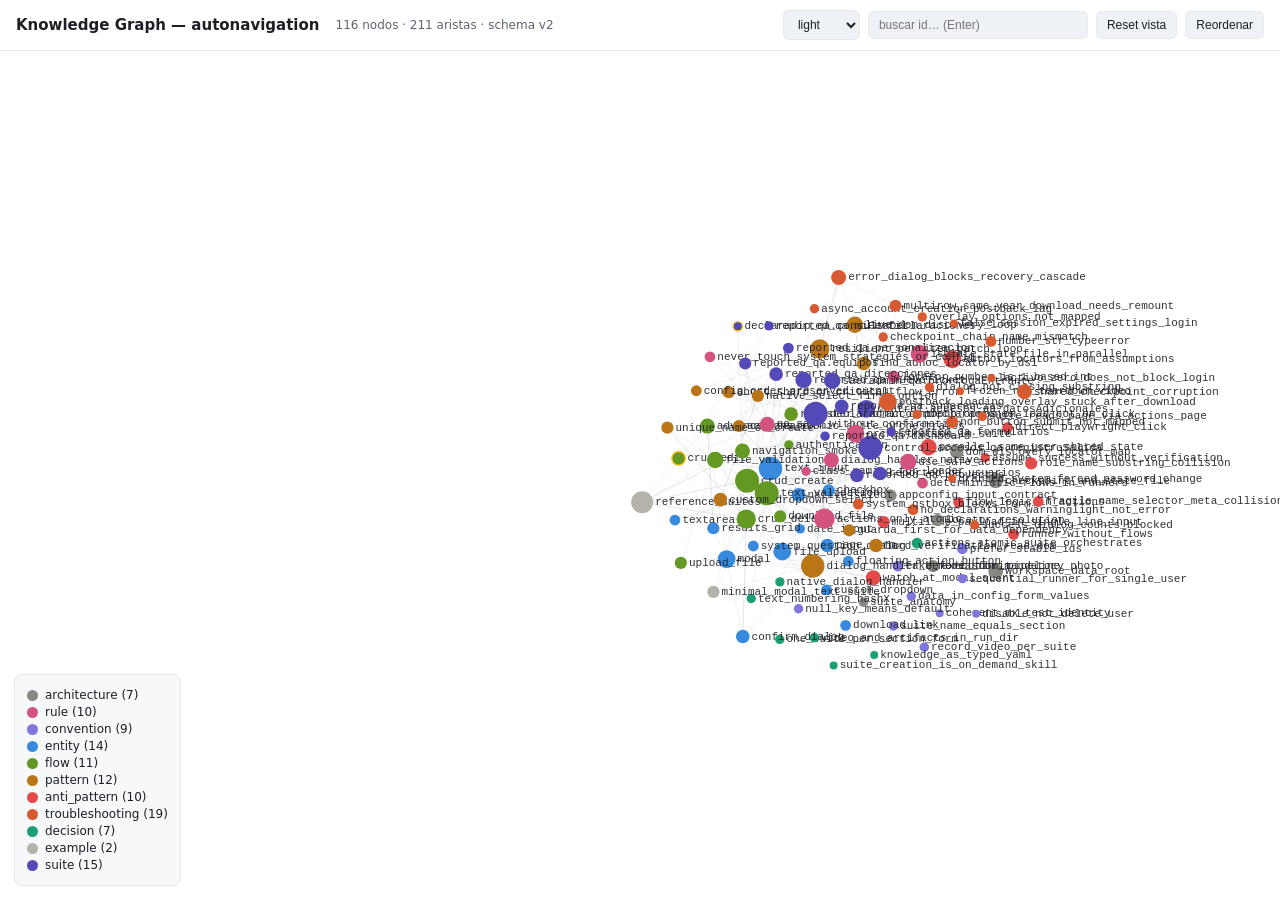
==== commit 076ec747: "publish: site (c88e7a3) [skip ci]" ====
--- a/graph.html
+++ b/graph.html
@@ -77,7 +77,7 @@
 </div>
 <script>
 /* ---- 1. DATA (inyectada por build_graph_html.py) ---- */
-const DATA = {"nodes": [{"id": "anti_pattern.assume_success_without_verification", "type": "anti_pattern", "name": "assume_success_without_verification", "description": "Antipatrón: no leer el estado real del DOM tras la acción", "status": "validated", "confidence": "verified", "version": null, "last_validated": "2026-06-17", "path": "knowledge/antipatterns/assume_success_without_verification.yaml"}, {"id": "anti_pattern.author_locators_from_assumptions", "type": "anti_pattern", "name": "author_locators_from_assumptions", "description": "Antipatrón: escribir locators/acciones desde suposiciones del DOM sin mapear en vivo", "status": "validated", "confidence": "verified", "version": null, "last_validated": "2026-06-26", "path": "knowledge/antipatterns/author_locators_from_assumptions.yaml"}, {"id": "anti_pattern.direct_playwright_click", "type": "anti_pattern", "name": "direct_playwright_click", "description": "Antipatrón: usar locator.click()/fill() en vez de safe_click/safe_fill", "status": "validated", "confidence": "verified", "version": null, "last_validated": "2026-06-17", "path": "knowledge/antipatterns/direct_playwright_click.yaml"}, {"id": "anti_pattern.flow_logic_in_actions", "type": "anti_pattern", "name": "flow_logic_in_actions", "description": "Antipatrón: mezclar orquestación con interacción", "status": "validated", "confidence": "verified", "version": null, "last_validated": "2026-06-17", "path": "knowledge/antipatterns/flow_logic_in_actions.yaml"}, {"id": "anti_pattern.fragile_name_selector_meta_collision", "type": "anti_pattern", "name": "fragile_name_selector_meta_collision", "description": "Antipatrón: selector por name sin prefijo de tag choca con <meta name=\"...\"> u otros", "status": "validated", "confidence": "verified", "version": null, "last_validated": "2026-06-17", "path": "knowledge/antipatterns/fragile_name_selector_meta_collision.yaml"}, {"id": "anti_pattern.multiline_payload_in_single_line_input", "type": "anti_pattern", "name": "multiline_payload_in_single_line_input", "description": "Antipatrón: inyectar payload multilínea en un input de una sola línea", "status": "validated", "confidence": "verified", "version": null, "last_validated": "2026-06-17", "path": "knowledge/antipatterns/multiline_payload_in_single_line_input.yaml"}, {"id": "anti_pattern.parallel_same_user_shared_state", "type": "anti_pattern", "name": "parallel_same_user_shared_state", "description": "Antipatrón: varios procesos con el mismo usuario comparten sesión y state_file", "status": "validated", "confidence": "verified", "version": null, "last_validated": "2026-06-17", "path": "knowledge/antipatterns/parallel_same_user_shared_state.yaml"}, {"id": "anti_pattern.role_name_substring_collision", "type": "anti_pattern", "name": "role_name_substring_collision", "description": "Antipatrón: get_by_role(name=...) por substring", "status": "validated", "confidence": "verified", "version": null, "last_validated": "2026-06-17", "path": "knowledge/antipatterns/role_name_substring_collision.yaml"}, {"id": "anti_pattern.runner_without_flows", "type": "anti_pattern", "name": "runner_without_flows", "description": "Antipatrón: invocar main.py sin --flows → usa last_run", "status": "validated", "confidence": "verified", "version": null, "last_validated": "2026-06-17", "path": "knowledge/antipatterns/runner_without_flows.yaml"}, {"id": "anti_pattern.watch_at_modal_start", "type": "anti_pattern", "name": "watch_at_modal_start", "description": "Antipatrón: watch_for_known_interruptions arrancado al inicio cierra el boton X (Cerrar) del propio modal de captura", "status": "validated", "confidence": "verified", "version": null, "last_validated": "2026-06-17", "path": "knowledge/antipatterns/watch_at_modal_start.yaml"}, {"id": "architecture.appconfig_input_contract", "type": "architecture", "name": "appconfig_input_contract", "description": "AppConfig es el contrato de entrada de una corrida y desde P5-M1 es serializable: to_dict/from_dict en framework/config/serialization.py y JSON Schema versionado en framework/config/appconfig.schema.json.", "status": "validated", "confidence": "high", "version": null, "last_validated": "2026-08-05", "path": "knowledge/architecture/appconfig_input_contract.yaml"}, {"id": "architecture.checkpoint_and_state_file", "type": "architecture", "name": "checkpoint_and_state_file", "description": "CheckpointManager usa state_file (<workspace>/checkpoints/auth_<user>_<run_id>.json) para guardar el punto del flujo; restore_to_checkpoint re-navega.", "status": "validated", "confidence": "high", "version": null, "last_validated": "2026-08-04", "path": "knowledge/architecture/checkpoint_and_state_file.yaml"}, {"id": "architecture.dom_discovery_locator_map", "type": "architecture", "name": "dom_discovery_locator_map", "description": "UIMapper.map_page descubre el DOM y persiste en <workspace>/locators/<sistema>/locator_map.json (indexado por URL); de ahí se copian locators a la suite.", "status": "validated", "confidence": "high", "version": null, "last_validated": "2026-08-04", "path": "knowledge/architecture/dom_discovery_locator_map.yaml"}, {"id": "architecture.execution_pipeline", "type": "architecture", "name": "execution_pipeline", "description": "Cadena de ejecución: runner.py:main → plugin_registry/plugin_loader → BaseSuite → Suite específica → SafeActions → SmartResolver → BrowserAdapter → motor (playwright).", "status": "validated", "confidence": "high", "version": null, "last_validated": "2026-08-11", "path": "knowledge/architecture/execution_pipeline.yaml"}, {"id": "architecture.locator_resolution", "type": "architecture", "name": "locator_resolution", "description": "SmartResolver soporta id, placeholder, role(+exact), label, text, alt, title, locator(CSS); UIMap aplica number como nth 1-based y devuelve un ElementRef (native + spec + key), que es la moneda que circula hasta SafeActions.", "status": "validated", "confidence": "high", "version": null, "last_validated": "2026-08-10", "path": "knowledge/architecture/locator_resolution.yaml"}, {"id": "architecture.suite_anatomy", "type": "architecture", "name": "suite_anatomy", "description": "Una suite = locators.json + actions.py + suite.py + config.yaml en plugins/<sistema>/<suite>/.", "status": "validated", "confidence": "high", "version": null, "last_validated": "2026-06-17", "path": "knowledge/architecture/suite_anatomy.yaml"}, {"id": "architecture.workspace_data_root", "type": "architecture", "name": "workspace_data_root", "description": "El workspace (AUTONAV_WORKSPACE) es la raíz ÚNICA de todo lo que el sistema escribe; plugins/ es entrada y el motor no escribe ahí.", "status": "validated", "confidence": "high", "version": null, "last_validated": "2026-08-04", "path": "knowledge/architecture/workspace_data_root.yaml"}, {"id": "convention.coherent_mx_test_identity", "type": "convention", "name": "coherent_mx_test_identity", "description": "Los RFC/CURP de datos de prueba se DERIVAN del nombre y la fecha de nacimiento con los algoritmos oficiales (homoclave y dígitos verificadores), nunca con letras al azar.", "status": "validated", "confidence": "verified", "version": null, "last_validated": "2026-07-24", "path": "knowledge/conventions/coherent_mx_test_identity.yaml"}, {"id": "convention.data_in_config_form_values", "type": "convention", "name": "data_in_config_form_values", "description": "Los datos de llenado viven en config.yaml (form.fields/values); actions leen self.config.form_values[\"key\"].", "status": "validated", "confidence": "high", "version": null, "last_validated": "2026-06-17", "path": "knowledge/conventions/data_in_config_form_values.yaml"}, {"id": "convention.disable_not_delete_user", "type": "convention", "name": "disable_not_delete_user", "description": "Los usuarios de declaradip NO se borran; se inhabilitan con baja lógica (dUsuario.lActivo = 0). \"Eliminar\" un usuario de prueba = inhabilitarlo.", "status": "validated", "confidence": "verified", "version": null, "last_validated": "2026-07-24", "path": "knowledge/conventions/disable_not_delete_user.yaml"}, {"id": "convention.fake_media_for_mandatory_photo", "type": "convention", "name": "fake_media_for_mandatory_photo", "description": "Formularios con foto/cámara obligatoria — habilitar browser_capabilities [fake_media] en el config de la suite y pulsar 'Tomar fotografía' (cámara sintética; funciona headless). Sin fake_media la cámara da NotFoundError y el submit se bloquea.", "status": "validated", "confidence": "high", "version": null, "last_validated": "2026-06-26", "path": "knowledge/conventions/fake_media_for_mandatory_photo.yaml"}, {"id": "convention.null_key_means_default", "type": "convention", "name": "null_key_means_default", "description": "En un config.yaml una clave escrita sin valor (`fields:`) significa \"por defecto\", nunca None: load_config lee todo con _cfg_get, que trata presente-con-None como ausente.", "status": "validated", "confidence": "high", "version": null, "last_validated": "2026-08-05", "path": "knowledge/conventions/null_key_means_default.yaml"}, {"id": "convention.prefer_stable_ids", "type": "convention", "name": "prefer_stable_ids", "description": "Preferir locators por id estable; placeholder/role+exact si no hay id; CSS como último recurso.", "status": "validated", "confidence": "high", "version": null, "last_validated": "2026-06-17", "path": "knowledge/conventions/prefer_stable_ids.yaml"}, {"id": "convention.record_video_per_suite", "type": "convention", "name": "record_video_per_suite", "description": "Activar record_video: true en el config.yaml de la suite para grabar la corrida.", "status": "validated", "confidence": "high", "version": null, "last_validated": "2026-06-17", "path": "knowledge/conventions/record_video_per_suite.yaml"}, {"id": "convention.sequential_runner_for_single_user", "type": "convention", "name": "sequential_runner_for_single_user", "description": "Para correr varias suites con un solo usuario, usar el runner SECUENCIAL (un navegador a la vez).", "status": "validated", "confidence": "high", "version": null, "last_validated": "2026-06-17", "path": "knowledge/conventions/sequential_runner_for_single_user.yaml"}, {"id": "convention.suite_name_equals_section", "type": "convention", "name": "suite_name_equals_section", "description": "Nombrar la suite como la sección/funcionalidad (camelCase), p.ej. nuevoTicket, sugerencias.", "status": "validated", "confidence": "high", "version": null, "last_validated": "2026-06-17", "path": "knowledge/conventions/suite_name_equals_section.yaml"}, {"id": "decision.actions_atomic_suite_orchestrates", "type": "decision", "name": "actions_atomic_suite_orchestrates", "description": "actions.py solo interacciones atómicas; suite.py orquesta.", "status": "validated", "confidence": "high", "version": null, "last_validated": "2026-06-17", "path": "knowledge/decisions/actions_atomic_suite_orchestrates.yaml"}, {"id": "decision.knowledge_as_typed_yaml", "type": "decision", "name": "knowledge_as_typed_yaml", "description": "El conocimiento operativo se guarda como entradas YAML tipadas en knowledge/ (sección top-level), no como prosa.", "status": "validated", "confidence": "high", "version": null, "last_validated": "2026-06-17", "path": "knowledge/decisions/knowledge_as_typed_yaml.yaml"}, {"id": "decision.native_dialog_handler", "type": "decision", "name": "native_dialog_handler", "description": "Manejar diálogos con watch_for_known_interruptions (handler nativo), no código por diálogo.", "status": "validated", "confidence": "high", "version": null, "last_validated": "2026-06-17", "path": "knowledge/decisions/native_dialog_handler.yaml"}, {"id": "decision.one_suite_per_section_form", "type": "decision", "name": "one_suite_per_section_form", "description": "Una suite por sección/formulario; un formulario nuevo de la sección se anexa como flow.", "status": "validated", "confidence": "high", "version": null, "last_validated": "2026-06-17", "path": "knowledge/decisions/one_suite_per_section_form.yaml"}, {"id": "decision.suite_creation_is_on_demand_skill", "type": "decision", "name": "suite_creation_is_on_demand_skill", "description": "La creación de suites es on-demand vía la skill create-test-suite (Knowledge Architect), no una rutina agendada.", "status": "validated", "confidence": "high", "version": null, "last_validated": "2026-06-17", "path": "knowledge/decisions/suite_creation_is_on_demand_skill.yaml"}, {"id": "decision.text_numbering_hashX", "type": "decision", "name": "text_numbering_hashX", "description": "Numeración", "status": "validated", "confidence": "high", "version": null, "last_validated": "2026-06-17", "path": "knowledge/decisions/text_numbering_hashX.yaml"}, {"id": "decision.video_and_artifacts_in_run_dir", "type": "decision", "name": "video_and_artifacts_in_run_dir", "description": "Video (record_video) y capturas van en plugins/<sistema>/<suite>/artifacts/run_<id>/.", "status": "validated", "confidence": "high", "version": null, "last_validated": "2026-06-17", "path": "knowledge/decisions/video_and_artifacts_in_run_dir.yaml"}, {"id": "entity.checkbox", "type": "entity", "name": "checkbox", "description": "Casilla; puede venir marcada por defecto.", "status": "validated", "confidence": "high", "version": null, "last_validated": "2026-06-17", "path": "knowledge/entities/checkbox.yaml"}, {"id": "entity.confirm_dialog", "type": "entity", "name": "confirm_dialog", "description": "Dialogo de confirmacion (Cancelar / accion). Lo cierra el handler nativo.", "status": "validated", "confidence": "high", "version": null, "last_validated": "2026-06-17", "path": "knowledge/entities/confirm_dialog.yaml"}, {"id": "entity.custom_dropdown", "type": "entity", "name": "custom_dropdown", "description": "Dropdown custom (NO <select> nativo), p.ej. .CustomSelect_trigger; suele tener buscador y lista.", "status": "validated", "confidence": "high", "version": null, "last_validated": "2026-06-17", "path": "knowledge/entities/custom_dropdown.yaml"}, {"id": "entity.date_input", "type": "entity", "name": "date_input", "description": "input[type=date]; el valor se fija en formato ISO YYYY-MM-DD.", "status": "validated", "confidence": "high", "version": null, "last_validated": "2026-06-17", "path": "knowledge/entities/date_input.yaml"}, {"id": "entity.download_link", "type": "entity", "name": "download_link", "description": "Boton o enlace que dispara la descarga de un archivo (evento download de Playwright); no es un input[type=file].", "status": "validated", "confidence": "high", "version": null, "last_validated": "2026-07-06", "path": "knowledge/entities/download_link.yaml"}, {"id": "entity.file_upload", "type": "entity", "name": "file_upload", "description": "input[type=file] (a veces dropzone); se sube con set_input_files.", "status": "validated", "confidence": "high", "version": null, "last_validated": "2026-06-17", "path": "knowledge/entities/file_upload.yaml"}, {"id": "entity.floating_action_button", "type": "entity", "name": "floating_action_button", "description": "Boton flotante global que abre un modal (p.ej. enviar sugerencia).", "status": "validated", "confidence": "high", "version": null, "last_validated": "2026-06-17", "path": "knowledge/entities/floating_action_button.yaml"}, {"id": "entity.modal", "type": "entity", "name": "modal", "description": "Formulario en modal in-page: se abre por un trigger, se llena y se envia dentro; se cierra con su boton X 'Cerrar'.", "status": "validated", "confidence": "high", "version": null, "last_validated": "2026-06-17", "path": "knowledge/entities/modal.yaml"}, {"id": "entity.native_select", "type": "entity", "name": "native_select", "description": "Elemento <select> nativo.", "status": "validated", "confidence": "high", "version": null, "last_validated": "2026-06-17", "path": "knowledge/entities/native_select.yaml"}, {"id": "entity.page_form", "type": "entity", "name": "page_form", "description": "Formulario de pagina completa (no modal); el submit navega a /<entidad>/<id>.", "status": "validated", "confidence": "high", "version": null, "last_validated": "2026-06-17", "path": "knowledge/entities/page_form.yaml"}, {"id": "entity.results_grid", "type": "entity", "name": "results_grid", "description": "Grilla/lista de resultados con accion por fila (p.ej. 'Seleccionar').", "status": "validated", "confidence": "high", "version": null, "last_validated": "2026-06-17", "path": "knowledge/entities/results_grid.yaml"}, {"id": "entity.system_question_dialog", "type": "entity", "name": "system_question_dialog", "description": "Diálogo modal \"Pregunta del Sistema\" (Global_QstBox) de los portales ASP.NET; bloquea el formulario hasta responderse y su respuesta puede agregar o quitar campos.", "status": "validated", "confidence": "high", "version": null, "last_validated": "2026-07-24", "path": "knowledge/entities/system_question_dialog.yaml"}, {"id": "entity.text_input", "type": "entity", "name": "text_input", "description": "Input de una sola linea; payloads multilinea rompen la integridad de safe_fill.", "status": "validated", "confidence": "high", "version": null, "last_validated": "2026-06-17", "path": "knowledge/entities/text_input.yaml"}, {"id": "entity.textarea", "type": "entity", "name": "textarea", "description": "Campo de texto multilinea; tolera payloads con saltos de linea.", "status": "validated", "confidence": "high", "version": null, "last_validated": "2026-06-17", "path": "knowledge/entities/textarea.yaml"}, {"id": "example.minimal_modal_text_suite", "type": "example", "name": "minimal_modal_text_suite", "description": "Suite mínima de formulario modal con batería de texto.", "status": "validated", "confidence": "medium", "version": null, "last_validated": "2026-06-17", "path": "knowledge/examples/minimal_modal_text_suite.yaml"}, {"id": "example.reference_suites", "type": "example", "name": "reference_suites", "description": "Suites reales que ejemplifican cada patrón.", "status": "validated", "confidence": "medium", "version": null, "last_validated": "2026-06-17", "path": "knowledge/examples/reference_suites.yaml"}, {"id": "flow.advanced_search", "type": "flow", "name": "advanced_search", "description": "Buscar y seleccionar de una grilla, tipicamente en un modal de busqueda compartido.", "status": "validated", "confidence": "high", "version": null, "last_validated": "2026-06-17", "path": "knowledge/flows/advanced_search.yaml"}, {"id": "flow.authentication", "type": "flow", "name": "authentication", "description": "Login del sistema via strategies.py (popup <a>, Abrir_Login(), o inline segun el sistema).", "status": "validated", "confidence": "high", "version": null, "last_validated": "2026-06-17", "path": "knowledge/flows/authentication.yaml"}, {"id": "flow.crud_create", "type": "flow", "name": "crud_create", "description": "Escenario E2E de alta de una entidad. Variantes por entidad de captura (modal o pagina).", "status": "validated", "confidence": "high", "version": null, "last_validated": "2026-06-17", "path": "knowledge/flows/crud_create.yaml"}, {"id": "flow.crud_delete", "type": "flow", "name": "crud_delete", "description": "Baja logica (soft delete): Desactivar + confirmar y verificar estado 'Inactivo'/'Activar'.", "status": "validated", "confidence": "high", "version": null, "last_validated": "2026-06-17", "path": "knowledge/flows/crud_delete.yaml"}, {"id": "flow.crud_edit", "type": "flow", "name": "crud_edit", "description": "Escenario E2E de edicion de una entidad existente y guardado.", "status": "draft", "confidence": "low", "version": null, "last_validated": "2026-06-17", "path": "knowledge/flows/crud_edit.yaml"}, {"id": "flow.download_file", "type": "flow", "name": "download_file", "description": "Descargar un archivo (Playwright download event) y guardarlo en una carpeta destino.", "status": "validated", "confidence": "high", "version": null, "last_validated": "2026-07-06", "path": "knowledge/flows/download_file.yaml"}, {"id": "flow.file_validation", "type": "flow", "name": "file_validation", "description": "Bateria de archivos (FileFactory) - BaseSuite.execute_file_validation con N archivos/formatos.", "status": "validated", "confidence": "high", "version": null, "last_validated": "2026-06-17", "path": "knowledge/flows/file_validation.yaml"}, {"id": "flow.navigation_smoke", "type": "flow", "name": "navigation_smoke", "description": "Recorrer todas las secciones del sidebar (un flow por seccion) y mapear cada una.", "status": "validated", "confidence": "high", "version": null, "last_validated": "2026-06-17", "path": "knowledge/flows/navigation_smoke.yaml"}, {"id": "flow.register_web_account", "type": "flow", "name": "register_web_account", "description": "Alta de una cuenta NUEVA en el portal web (registro), sin pasar por el login del sistema; usado como fase web del alta de usuarios de prueba.", "status": "validated", "confidence": "high", "version": null, "last_validated": "2026-07-24", "path": "knowledge/flows/register_web_account.yaml"}, {"id": "flow.text_validation", "type": "flow", "name": "text_validation", "description": "Bateria de texto (PayloadFactory) con numeracion #.X - BaseSuite.execute_text_validations.", "status": "validated", "confidence": "high", "version": null, "last_validated": "2026-06-17", "path": "knowledge/flows/text_validation.yaml"}, {"id": "flow.upload_file", "type": "flow", "name": "upload_file", "description": "Subir uno o varios archivos a un control de carga.", "status": "validated", "confidence": "high", "version": null, "last_validated": "2026-06-17", "path": "knowledge/flows/upload_file.yaml"}, {"id": "pattern.abort_shard_on_critical_flow_error", "type": "pattern", "name": "abort_shard_on_critical_flow_error", "description": "En un lote data-driven (pattern.resilient_per_item_batch_loop), distinguir errores POR ITEM (recuperables, se sigue con el siguiente) de CriticalFlowError (navegador/sesion en estado irrecuperable, p.ej. net::ERR_INSUFFICIENT_RESOURCES) — estos ultimos deben abortar el shard COMPLETO de inmediato (marcando el resto de items como pendientes) en vez de seguir iterando, ya que todos los items restantes fallarian identico, desperdiciando minutos en reintentos garantizados a fallar.", "status": "validated", "confidence": "high", "version": null, "last_validated": "2026-07-07", "path": "knowledge/patterns/abort_shard_on_critical_flow_error.yaml"}, {"id": "pattern.actions_atomic_suite_orchestrates", "type": "pattern", "name": "actions_atomic_suite_orchestrates", "description": "Separación actions (verbos atómicos) / suite (orquestación).", "status": "validated", "confidence": "high", "version": null, "last_validated": "2026-06-17", "path": "knowledge/patterns/actions_atomic_suite_orchestrates.yaml"}, {"id": "pattern.config_order_preserved_output", "type": "pattern", "name": "config_order_preserved_output", "description": "Cuando varios procesos paralelos escriben resultados de un lote (PDFs, filas, etc.) a una carpeta compartida, el orden de la tabla/CSV final debe ser el orden de la lista de config.yaml (no el orden de finalizacion de los workers). Se logra dando a cada item un indice de posicion en config y haciendo que el paso de extraccion/consolidacion itere la config EN ORDEN, buscando el resultado de cada item, en vez de listar la carpeta de salida (alfabetico o por fecha de escritura).", "status": "validated", "confidence": "high", "version": null, "last_validated": "2026-07-07", "path": "knowledge/patterns/config_order_preserved_output.yaml"}, {"id": "pattern.custom_dropdown_select", "type": "pattern", "name": "custom_dropdown_select", "description": "Selección en dropdown custom (no <select>) — click trigger, (buscador si existe), click opción de la lista.", "status": "validated", "confidence": "high", "version": null, "last_validated": "2026-06-17", "path": "knowledge/patterns/custom_dropdown_select.yaml"}, {"id": "pattern.dialog_handler_before_submit", "type": "pattern", "name": "dialog_handler_before_submit", "description": "Lanzar watch_for_known_interruptions como task ANTES del submit y await tras él.", "status": "validated", "confidence": "high", "version": null, "last_validated": "2026-06-17", "path": "knowledge/patterns/dialog_handler_before_submit.yaml"}, {"id": "pattern.find_adhoc_locator_by_dsl", "type": "pattern", "name": "find_adhoc_locator_by_dsl", "description": "Elemento que no está en locators.json — self.page.find(type=..., value=...), no self.page.page con Playwright crudo.", "status": "validated", "confidence": "high", "version": null, "last_validated": "2026-08-06", "path": "knowledge/patterns/find_adhoc_locator_by_dsl.yaml"}, {"id": "pattern.guarda_first_for_data_dependency", "type": "pattern", "name": "guarda_first_for_data_dependency", "description": "Si un flujo necesita un registro existente (p.ej. el check-out necesita una visita registrada) y el entorno no lo tiene, créalo primero (GUARDA puntual) y luego ejercita el flujo objetivo sobre ese dato.", "status": "validated", "confidence": "medium", "version": null, "last_validated": "2026-06-26", "path": "knowledge/patterns/guarda_first_for_data_dependency.yaml"}, {"id": "pattern.hard_verification_read_dom", "type": "pattern", "name": "hard_verification_read_dom", "description": "Verificar leyendo el valor real del DOM (getElementById().value / is_checked() / texto del select), no asumir.", "status": "validated", "confidence": "high", "version": null, "last_validated": "2026-06-17", "path": "knowledge/patterns/hard_verification_read_dom.yaml"}, {"id": "pattern.live_dom_discovery_loop", "type": "pattern", "name": "live_dom_discovery_loop", "description": "Descubrir el DOM en vivo ANTES de fijar locators — instrumentar map_page tras CADA navegación, correr headless, e inspeccionar locator_map.json + screenshots; iterar (descubrir → ajustar → re-correr).", "status": "validated", "confidence": "high", "version": null, "last_validated": "2026-06-26", "path": "knowledge/patterns/live_dom_discovery_loop.yaml"}, {"id": "pattern.native_select_first_option", "type": "pattern", "name": "native_select_first_option", "description": "<select> nativo — select_option con la primera opción de valor no vacío (saltar placeholders \"— Seleccionar —\").", "status": "validated", "confidence": "high", "version": null, "last_validated": "2026-06-17", "path": "knowledge/patterns/native_select_first_option.yaml"}, {"id": "pattern.resilient_per_item_batch_loop", "type": "pattern", "name": "resilient_per_item_batch_loop", "description": "Para una suite que itera una lista larga de claves de negocio (p.ej. RFCs), envolver cada item en try/except propio con recuperacion best-effort (incluye el handler nativo de dialogos) y registrar progreso atomico por item, para que un item problematico no aborte el resto del lote ni deje una barra de progreso \"congelada\" sin explicacion.", "status": "validated", "confidence": "high", "version": null, "last_validated": "2026-07-07", "path": "knowledge/patterns/resilient_per_item_batch_loop.yaml"}, {"id": "pattern.unique_name_on_create", "type": "pattern", "name": "unique_name_on_create", "description": "Generar nombre único (timestamp) al crear para poder localizar/borrar el registro luego.", "status": "validated", "confidence": "high", "version": null, "last_validated": "2026-06-17", "path": "knowledge/patterns/unique_name_on_create.yaml"}, {"id": "rule.actions_only_atomic", "type": "rule", "name": "actions_only_atomic", "description": "actions.py contiene solo interacciones atómicas de UI (click/fill/select/upload).", "status": "validated", "confidence": "high", "version": null, "last_validated": "2026-06-17", "path": "knowledge/rules/actions_only_atomic.yaml"}, {"id": "rule.class_naming_for_loader", "type": "rule", "name": "class_naming_for_loader", "description": "La clase de actions debe terminar en \"Actions\" y la de suite en \"Suite\".", "status": "validated", "confidence": "high", "version": null, "last_validated": "2026-06-17", "path": "knowledge/rules/class_naming_for_loader.yaml"}, {"id": "rule.deterministic_flows_in_runners", "type": "rule", "name": "deterministic_flows_in_runners", "description": "Los runners deben pasar --flows EXPLÍCITO por suite (no depender de last_run).", "status": "validated", "confidence": "high", "version": null, "last_validated": "2026-06-17", "path": "knowledge/rules/deterministic_flows_in_runners.yaml"}, {"id": "rule.dialog_handler_native", "type": "rule", "name": "dialog_handler_native", "description": "Para diálogos/interrupciones usar watch_for_known_interruptions, no código a medida.", "status": "validated", "confidence": "high", "version": null, "last_validated": "2026-06-17", "path": "knowledge/rules/dialog_handler_native.yaml"}, {"id": "rule.isolate_state_file_in_parallel", "type": "rule", "name": "isolate_state_file_in_parallel", "description": "El aislamiento del state_file en ejecución concurrente lo hace el framework (run_id); NO derives el state_file a mano en código nuevo.", "status": "validated", "confidence": "high", "version": null, "last_validated": "2026-08-03", "path": "knowledge/rules/isolate_state_file_in_parallel.yaml"}, {"id": "rule.locator_number_is_1_based_int", "type": "rule", "name": "locator_number_is_1_based_int", "description": "El campo \"number\" de un locator es nth 1-based y debe ser entero.", "status": "validated", "confidence": "high", "version": null, "last_validated": "2026-06-17", "path": "knowledge/rules/locator_number_is_1_based_int.yaml"}, {"id": "rule.never_touch_system_strategies_or_config", "type": "rule", "name": "never_touch_system_strategies_or_config", "description": "No modificar strategies.py ni config.yaml del SISTEMA (plugins/<sistema>/).", "status": "validated", "confidence": "high", "version": null, "last_validated": "2026-06-17", "path": "knowledge/rules/never_touch_system_strategies_or_config.yaml"}, {"id": "rule.no_save_without_confirmation", "type": "rule", "name": "no_save_without_confirmation", "description": "No pulsar Guardar/Enviar sin confirmar que la sección DEBE persistir (registrar GUARDA/NO GUARDA).", "status": "validated", "confidence": "high", "version": null, "last_validated": "2026-06-17", "path": "knowledge/rules/no_save_without_confirmation.yaml"}, {"id": "rule.orchestration_in_suite", "type": "rule", "name": "orchestration_in_suite", "description": "suite.py orquesta orden, condicionales, verificación, checkpoints e interpretación.", "status": "validated", "confidence": "high", "version": null, "last_validated": "2026-06-17", "path": "knowledge/rules/orchestration_in_suite.yaml"}, {"id": "rule.use_safe_actions", "type": "rule", "name": "use_safe_actions", "description": "Usar los verbos de SafeActions (no la API cruda del motor desde la suite).", "status": "validated", "confidence": "high", "version": null, "last_validated": "2026-08-10", "path": "knowledge/rules/use_safe_actions.yaml"}, {"id": "suite.control_accesos_qa.datosAdicionales", "type": "suite", "name": "control_accesos_qa.datosAdicionales", "description": "Sección 'Datos adicionales' de una nueva visita — Tipo de Visita + Lugar de Ingreso (dropdowns) + Características (chips de accesibilidad); no pulsa Registrar visita (NO GUARDA). Mapeada en vivo.", "status": "validated", "confidence": "medium", "version": 1, "last_validated": "2026-06-25", "path": "knowledge/suites/control_accesos_qa.datosAdicionales.yaml"}, {"id": "suite.control_accesos_qa.registroSalida", "type": "suite", "name": "control_accesos_qa.registroSalida", "description": "Check-out de visita end-to-end (GUARDA-first). Registra una visita (autorizador por autocomplete + invitado + foto fake_media; GUARDA), aterriza en su detalle y pulsa 'Marcar salida' (GUARDA); verificación dura — el botón desaparece. Validada en vivo.", "status": "validated", "confidence": "high", "version": 1, "last_validated": "2026-06-26", "path": "knowledge/suites/control_accesos_qa.registroSalida.yaml"}, {"id": "suite.declaradip_qa.consultaDeclaraciones", "type": "suite", "name": "declaradip_qa.consultaDeclaraciones", "description": "Navegacion+busqueda en DeclaraDip; bloqueada por login pendiente.", "status": "draft", "confidence": "low", "version": 1, "last_validated": "2026-06-17", "path": "knowledge/suites/declaradip_qa.consultaDeclaraciones.yaml"}, {"id": "suite.declaradmin_qa.declaraciones", "type": "suite", "name": "declaradmin_qa.declaraciones", "description": "Busca declarantes por RFC (form.values.declaraciones = pares {rfc, anio}, deduplicados) en Declaraciones -> Consulta de Declaraciones, entra al registro (icono lupa+ 'Consultar Declaraciones'), ubica la(s) fila(s) del grid cuyo \"Ejercicio\" == anio (puede haber mas de una, p.ej. Inicial/Modificacion el mismo año) y descarga su Version Publica a artifacts/declaraciones_pdf/<rfc>_<anio>/ (carpeta FIJA y compartida, no por run_<id>). NO GUARDA (solo lectura). Soporta lotes grandes (100+ pares) en paralelo via tools/run_declaraciones_parallel.py (sharding round-robin + reintento por item + pantalla de progreso tools/serve_progress.py); el orden final de tools/extract_declaraciones_pdf.py es el de config.yaml, no el de ejecucion (pattern.config_order_preserved_output). Mapeada y validada en vivo.", "status": "validated", "confidence": "high", "version": 5, "last_validated": "2026-07-07", "path": "knowledge/suites/declaradmin_qa.declaraciones.yaml"}, {"id": "suite.reported_qa.dashboard", "type": "suite", "name": "reported_qa.dashboard", "description": "Smoke de navegacion de las 14 secciones de Reported.", "status": "validated", "confidence": "high", "version": 1, "last_validated": "2026-06-17", "path": "knowledge/suites/reported_qa.dashboard.yaml"}, {"id": "suite.reported_qa.direcciones", "type": "suite", "name": "reported_qa.direcciones", "description": "Crear direccion (modal) + texto.", "status": "validated", "confidence": "high", "version": 1, "last_validated": "2026-06-17", "path": "knowledge/suites/reported_qa.direcciones.yaml"}, {"id": "suite.reported_qa.equipos", "type": "suite", "name": "reported_qa.equipos", "description": "Crear equipo (modal) + texto.", "status": "validated", "confidence": "high", "version": 1, "last_validated": "2026-06-17", "path": "knowledge/suites/reported_qa.equipos.yaml"}, {"id": "suite.reported_qa.formularios", "type": "suite", "name": "reported_qa.formularios", "description": "Seccion de configuracion de formularios (navegacion; NO guarda).", "status": "validated", "confidence": "high", "version": 1, "last_validated": "2026-06-17", "path": "knowledge/suites/reported_qa.formularios.yaml"}, {"id": "suite.reported_qa.miPerfil", "type": "suite", "name": "reported_qa.miPerfil", "description": "Editar perfil (NO guarda).", "status": "validated", "confidence": "high", "version": 1, "last_validated": "2026-06-17", "path": "knowledge/suites/reported_qa.miPerfil.yaml"}, {"id": "suite.reported_qa.nuevoTicket", "type": "suite", "name": "reported_qa.nuevoTicket", "description": "Alta de ticket (pagina) + bateria de texto + archivos.", "status": "validated", "confidence": "high", "version": 1, "last_validated": "2026-06-17", "path": "knowledge/suites/reported_qa.nuevoTicket.yaml"}, {"id": "suite.reported_qa.personalizacion", "type": "suite", "name": "reported_qa.personalizacion", "description": "Personalizacion (texto del logo + archivo de logo); NO guarda.", "status": "validated", "confidence": "high", "version": 1, "last_validated": "2026-06-17", "path": "knowledge/suites/reported_qa.personalizacion.yaml"}, {"id": "suite.reported_qa.proyectos", "type": "suite", "name": "reported_qa.proyectos", "description": "Crear proyecto (modal) + baja logica (persistencia) + texto.", "status": "validated", "confidence": "high", "version": 1, "last_validated": "2026-06-17", "path": "knowledge/suites/reported_qa.proyectos.yaml"}, {"id": "suite.reported_qa.sugerencias", "type": "suite", "name": "reported_qa.sugerencias", "description": "Enviar sugerencia (modal por boton flotante) + bateria de texto.", "status": "validated", "confidence": "high", "version": 1, "last_validated": "2026-06-17", "path": "knowledge/suites/reported_qa.sugerencias.yaml"}, {"id": "suite.reported_qa.usuarios", "type": "suite", "name": "reported_qa.usuarios", "description": "Crear usuario (modal, direccion via dropdown custom) + texto.", "status": "validated", "confidence": "high", "version": 1, "last_validated": "2026-06-17", "path": "knowledge/suites/reported_qa.usuarios.yaml"}, {"id": "suite.saeradmin_qa.prorrogaEntrante", "type": "suite", "name": "saeradmin_qa.prorrogaEntrante", "description": "Solicitud 'Entrega de Comision' (modal) con busqueda de actores y fechas; no pulsa Guardar.", "status": "validated", "confidence": "high", "version": 1, "last_validated": "2026-06-17", "path": "knowledge/suites/saeradmin_qa.prorrogaEntrante.yaml"}, {"id": "troubleshooting.async_account_creation_postback_lag", "type": "troubleshooting", "name": "async_account_creation_postback_lag", "description": "Problema: una consulta DB inmediatamente después de finalizar un alta web no encuentra el registro recién creado — causa: la escritura ocurre en un postback asíncrono que aún no termina cuando el código ya volvió del navegador", "status": "validated", "confidence": "verified", "version": null, "last_validated": "2026-07-24", "path": "knowledge/troubleshooting/async_account_creation_postback_lag.yaml"}, {"id": "troubleshooting.checkpoint_chain_name_mismatch", "type": "troubleshooting", "name": "checkpoint_chain_name_mismatch", "description": "Problema: un flow deja de ejecutarse tras renombrarlo — causa: se actualizó FLOW_MAP y el bloque if pero NO la asignación checkpoint='…' que encadena desde el paso anterior", "status": "validated", "confidence": "verified", "version": null, "last_validated": "2026-06-26", "path": "knowledge/troubleshooting/checkpoint_chain_name_mismatch.yaml"}, {"id": "troubleshooting.dialog_not_closing_substring", "type": "troubleshooting", "name": "dialog_not_closing_substring", "description": "Problema: diálogo de éxito no se cierra; SAFE_CLICK timeout entre casos — causa: known_interruption_candidates sin exact → \"Cerrar\" choca con \"Cerrar notificaciones\" (strict mode)", "status": "validated", "confidence": "verified", "version": null, "last_validated": "2026-06-17", "path": "knowledge/troubleshooting/dialog_not_closing_substring.yaml"}, {"id": "troubleshooting.error_dialog_blocks_recovery_cascade", "type": "troubleshooting", "name": "error_dialog_blocks_recovery_cascade", "description": "Problema: un dialogo de sistema (p.ej. #Global_MsgBox \"Mensaje del Sistema\", disparado por un error de servidor durante una descarga) cubre toda la pantalla e intercepta CUALQUIER click, incluido el menu lateral; si la logica de recuperacion tras un error no lo cierra, cada RFC/registro siguiente en el mismo lote falla identico (cascada), no solo el que origino el error", "status": "validated", "confidence": "verified", "version": null, "last_validated": "2026-07-07", "path": "knowledge/troubleshooting/error_dialog_blocks_recovery_cascade.yaml"}, {"id": "troubleshooting.false_session_expired_settings_login", "type": "troubleshooting", "name": "false_session_expired_settings_login", "description": "Problema: SESSION_EXPIRED falso en /settings/login (bucle de recovery) — causa: runtime_guardian detecta /login por substring; /settings/login colisiona", "status": "validated", "confidence": "verified", "version": null, "last_validated": "2026-06-17", "path": "knowledge/troubleshooting/false_session_expired_settings_login.yaml"}, {"id": "troubleshooting.frozen_run_teardown_video", "type": "troubleshooting", "name": "frozen_run_teardown_video", "description": "Problema: la suite termina (SUITE_COMPLETED) pero el proceso no sale; Chrome vivo; runner \"congelado\" — causa: context.close()/browser.close() con record_video se cuelga al finalizar el video", "status": "validated", "confidence": "verified", "version": null, "last_validated": "2026-06-17", "path": "knowledge/troubleshooting/frozen_run_teardown_video.yaml"}, {"id": "troubleshooting.granted_system_forced_password_change", "type": "troubleshooting", "name": "granted_system_forced_password_change", "description": "Problema: un usuario de prueba al que solo se le OTORGÓ acceso a un sistema (SIAC.uUsuarioSistema, sin registro propio) no puede entrar con su contraseña definitiva — causa: su contraseña inicial en ese sistema es su RFC y el primer login FUERZA un cambio; solución: flujo activate (login con RFC → resolve_password_change → cerrar MsgBox → re-login)", "status": "validated", "confidence": "verified", "version": null, "last_validated": "2026-07-31", "path": "knowledge/troubleshooting/granted_system_forced_password_change.yaml"}, {"id": "troubleshooting.lactivo_zero_does_not_block_login", "type": "troubleshooting", "name": "lactivo_zero_does_not_block_login", "description": "Hallazgo: en declaradip, dUsuario.lActivo=0 (\"inhabilitado\") NO impide el login — la cuenta entra igual hasta /Index. Además el sistema auto-inhabilita las cuentas recién creadas a los pocos minutos.", "status": "validated", "confidence": "verified", "version": null, "last_validated": "2026-08-07", "path": "knowledge/troubleshooting/lactivo_zero_does_not_block_login.yaml"}, {"id": "troubleshooting.multirow_same_year_download_needs_remount", "type": "troubleshooting", "name": "multirow_same_year_download_needs_remount", "description": "Problema: al descargar 2+ archivos seguidos del MISMO registro/modal (p.ej. dos filas con el mismo \"Ejercicio\": Inicial y Modificacion), la segunda descarga se atora — o el click queda interceptado por un spinner de \"procesando\" que el sitio no limpia solo, o el click \"pasa\" pero el evento download nunca dispara (el servidor sigue ocupado con la peticion anterior y descarta la siguiente en silencio)", "status": "validated", "confidence": "verified", "version": null, "last_validated": "2026-07-07", "path": "knowledge/troubleshooting/multirow_same_year_download_needs_remount.yaml"}, {"id": "troubleshooting.no_declarations_warninglight_not_error", "type": "troubleshooting", "name": "no_declarations_warninglight_not_error", "description": "Problema: un RFC existe en la busqueda (tiene fila de resultado) pero la persona no ha presentado NINGUNA declaracion (usuarios de prueba del sitio); abrir su registro y esperar el grid de declaraciones da timeout, en vez de un SKIP limpio, porque el grid nunca aparece", "status": "validated", "confidence": "verified", "version": null, "last_validated": "2026-07-07", "path": "knowledge/troubleshooting/no_declarations_warninglight_not_error.yaml"}, {"id": "troubleshooting.non_button_submit_not_mapped", "type": "troubleshooting", "name": "non_button_submit_not_mapped", "description": "Problema: get_by_role('button', name='Registrar visita') no resuelve y el mapper no lo capturó — causa: el control no es role=button (elemento estilizado) y/o su accessible name no coincide exacto; los deshabilitados no se mapean hasta validar el form", "status": "validated", "confidence": "verified", "version": null, "last_validated": "2026-06-26", "path": "knowledge/troubleshooting/non_button_submit_not_mapped.yaml"}, {"id": "troubleshooting.number_str_typeerror", "type": "troubleshooting", "name": "number_str_typeerror", "description": "Problema: TypeError: unsupported operand type(s) for -: 'str' and 'int' al resolver un locator con number — causa: UIMap hacía int(number - 1) con number string", "status": "validated", "confidence": "verified", "version": null, "last_validated": "2026-06-17", "path": "knowledge/troubleshooting/number_str_typeerror.yaml"}, {"id": "troubleshooting.overlay_options_not_mapped", "type": "troubleshooting", "name": "overlay_options_not_mapped", "description": "Problema: opciones de autocomplete/mat-select (cdk-overlay) no aparecen en locator_map.json y a veces el dropdown viene vacío en QA — causa: el extractor no traversa overlays fuera del árbol; el catálogo QA puede no tener datos", "status": "validated", "confidence": "verified", "version": null, "last_validated": "2026-06-26", "path": "knowledge/troubleshooting/overlay_options_not_mapped.yaml"}, {"id": "troubleshooting.popup_opens_on_load_not_on_click", "type": "troubleshooting", "name": "popup_opens_on_load_not_on_click", "description": "Problema: context.expect_page() da timeout al clickear el acceso de la landing — causa: el onload ya abrió el popup (ValidaNavegador -> Abrir_Login) y la ventana tiene nombre fijo, así que nunca se emite un evento page nuevo", "status": "validated", "confidence": "verified", "version": null, "last_validated": "2026-07-24", "path": "knowledge/troubleshooting/popup_opens_on_load_not_on_click.yaml"}, {"id": "troubleshooting.postback_loading_overlay_stuck_after_download", "type": "troubleshooting", "name": "postback_loading_overlay_stuck_after_download", "description": "Problema: tras click en un enlace/boton de descarga, el overlay de carga del sitio (ASP.NET UpdatePanel) queda visible para siempre y bloquea cualquier click posterior — causa: el overlay se oculta al recibir la respuesta ajax del postback, pero una descarga de archivo (Content-Disposition: attachment) nunca dispara ese callback", "status": "validated", "confidence": "verified", "version": null, "last_validated": "2026-07-06", "path": "knowledge/troubleshooting/postback_loading_overlay_stuck_after_download.yaml"}, {"id": "troubleshooting.shared_checkpoint_corruption", "type": "troubleshooting", "name": "shared_checkpoint_corruption", "description": "Problema: TODO falla de repente con JSONDecodeError: Extra data; persiste aunque corras de a una — causa: varios procesos del mismo usuario escriben el mismo auth_<user>.json (checkpoint) → JSON corrupto", "status": "validated", "confidence": "verified", "version": null, "last_validated": "2026-08-03", "path": "knowledge/troubleshooting/shared_checkpoint_corruption.yaml"}, {"id": "troubleshooting.success_dialog_counts_blocked", "type": "troubleshooting", "name": "success_dialog_counts_blocked", "description": "Problema: casos exitosos de texto se reportan como \"blocked\" — causa: el diálogo de ÉXITO es una interrupción conocida; el watch lo cierra y return await watch devuelve True", "status": "validated", "confidence": "verified", "version": null, "last_validated": "2026-06-17", "path": "knowledge/troubleshooting/success_dialog_counts_blocked.yaml"}, {"id": "troubleshooting.suite_reads_page_via_actions_page", "type": "troubleshooting", "name": "suite_reads_page_via_actions_page", "description": "Problema: AttributeError '…Suite' object has no attribute 'page' al leer el DOM desde la suite — causa: BaseSuite no expone self.page (solo recibe actions)", "status": "validated", "confidence": "verified", "version": null, "last_validated": "2026-06-26", "path": "knowledge/troubleshooting/suite_reads_page_via_actions_page.yaml"}, {"id": "troubleshooting.system_qstbox_blocks_form", "type": "troubleshooting", "name": "system_qstbox_blocks_form", "description": "Problema: el formulario se ve llenable en el dump del DOM pero la interacción no avanza — causa: un QstBox (\"Pregunta del Sistema\") se monta encima al cargar la pantalla y debe responderse antes de tocar el form", "status": "validated", "confidence": "verified", "version": null, "last_validated": "2026-07-24", "path": "knowledge/troubleshooting/system_qstbox_blocks_form.yaml"}], "edges": [{"from": "anti_pattern.assume_success_without_verification", "predicate": "see_also", "to": "pattern.hard_verification_read_dom"}, {"from": "anti_pattern.author_locators_from_assumptions", "predicate": "see_also", "to": "pattern.live_dom_discovery_loop"}, {"from": "anti_pattern.author_locators_from_assumptions", "predicate": "see_also", "to": "architecture.dom_discovery_locator_map"}, {"from": "anti_pattern.direct_playwright_click", "predicate": "see_also", "to": "rule.use_safe_actions"}, {"from": "anti_pattern.flow_logic_in_actions", "predicate": "see_also", "to": "rule.actions_only_atomic"}, {"from": "anti_pattern.flow_logic_in_actions", "predicate": "see_also", "to": "rule.orchestration_in_suite"}, {"from": "anti_pattern.multiline_payload_in_single_line_input", "predicate": "see_also", "to": "flow.text_validation"}, {"from": "anti_pattern.parallel_same_user_shared_state", "predicate": "see_also", "to": "rule.isolate_state_file_in_parallel"}, {"from": "anti_pattern.parallel_same_user_shared_state", "predicate": "see_also", "to": "troubleshooting.shared_checkpoint_corruption"}, {"from": "anti_pattern.runner_without_flows", "predicate": "see_also", "to": "rule.deterministic_flows_in_runners"}, {"from": "anti_pattern.watch_at_modal_start", "predicate": "see_also", "to": "pattern.dialog_handler_before_submit"}, {"from": "architecture.appconfig_input_contract", "predicate": "see_also", "to": "architecture.execution_pipeline"}, {"from": "architecture.appconfig_input_contract", "predicate": "see_also", "to": "architecture.workspace_data_root"}, {"from": "architecture.appconfig_input_contract", "predicate": "see_also", "to": "architecture.checkpoint_and_state_file"}, {"from": "architecture.checkpoint_and_state_file", "predicate": "see_also", "to": "rule.isolate_state_file_in_parallel"}, {"from": "architecture.checkpoint_and_state_file", "predicate": "see_also", "to": "troubleshooting.shared_checkpoint_corruption"}, {"from": "architecture.checkpoint_and_state_file", "predicate": "see_also", "to": "architecture.workspace_data_root"}, {"from": "architecture.dom_discovery_locator_map", "predicate": "see_also", "to": "architecture.workspace_data_root"}, {"from": "architecture.execution_pipeline", "predicate": "see_also", "to": "rule.actions_only_atomic"}, {"from": "architecture.execution_pipeline", "predicate": "see_also", "to": "rule.orchestration_in_suite"}, {"from": "architecture.locator_resolution", "predicate": "see_also", "to": "rule.locator_number_is_1_based_int"}, {"from": "architecture.locator_resolution", "predicate": "see_also", "to": "anti_pattern.fragile_name_selector_meta_collision"}, {"from": "architecture.locator_resolution", "predicate": "see_also", "to": "anti_pattern.role_name_substring_collision"}, {"from": "architecture.suite_anatomy", "predicate": "see_also", "to": "rule.class_naming_for_loader"}, {"from": "architecture.workspace_data_root", "predicate": "see_also", "to": "architecture.checkpoint_and_state_file"}, {"from": "architecture.workspace_data_root", "predicate": "see_also", "to": "architecture.dom_discovery_locator_map"}, {"from": "convention.fake_media_for_mandatory_photo", "predicate": "see_also", "to": "entity.file_upload"}, {"from": "convention.null_key_means_default", "predicate": "see_also", "to": "convention.data_in_config_form_values"}, {"from": "convention.prefer_stable_ids", "predicate": "see_also", "to": "anti_pattern.fragile_name_selector_meta_collision"}, {"from": "convention.record_video_per_suite", "predicate": "justified_by", "to": "decision.video_and_artifacts_in_run_dir"}, {"from": "convention.sequential_runner_for_single_user", "predicate": "see_also", "to": "anti_pattern.parallel_same_user_shared_state"}, {"from": "convention.suite_name_equals_section", "predicate": "justified_by", "to": "decision.one_suite_per_section_form"}, {"from": "decision.actions_atomic_suite_orchestrates", "predicate": "see_also", "to": "rule.actions_only_atomic"}, {"from": "decision.actions_atomic_suite_orchestrates", "predicate": "see_also", "to": "rule.orchestration_in_suite"}, {"from": "decision.native_dialog_handler", "predicate": "see_also", "to": "rule.dialog_handler_native"}, {"from": "decision.text_numbering_hashX", "predicate": "see_also", "to": "flow.text_validation"}, {"from": "entity.confirm_dialog", "predicate": "applies", "to": "pattern.dialog_handler_before_submit"}, {"from": "entity.confirm_dialog", "predicate": "see_also", "to": "flow.crud_delete"}, {"from": "entity.custom_dropdown", "predicate": "applies", "to": "pattern.custom_dropdown_select"}, {"from": "entity.download_link", "predicate": "see_also", "to": "entity.file_upload"}, {"from": "entity.file_upload", "predicate": "see_also", "to": "flow.file_validation"}, {"from": "entity.file_upload", "predicate": "see_also", "to": "flow.upload_file"}, {"from": "entity.floating_action_button", "predicate": "see_also", "to": "entity.modal"}, {"from": "entity.modal", "predicate": "applies", "to": "pattern.dialog_handler_before_submit"}, {"from": "entity.modal", "predicate": "must_avoid", "to": "anti_pattern.watch_at_modal_start"}, {"from": "entity.modal", "predicate": "see_also", "to": "entity.confirm_dialog"}, {"from": "entity.native_select", "predicate": "applies", "to": "pattern.native_select_first_option"}, {"from": "entity.page_form", "predicate": "see_also", "to": "flow.crud_create"}, {"from": "entity.results_grid", "predicate": "see_also", "to": "flow.advanced_search"}, {"from": "entity.system_question_dialog", "predicate": "watch_for", "to": "troubleshooting.system_qstbox_blocks_form"}, {"from": "entity.text_input", "predicate": "must_avoid", "to": "anti_pattern.multiline_payload_in_single_line_input"}, {"from": "entity.textarea", "predicate": "see_also", "to": "flow.text_validation"}, {"from": "example.minimal_modal_text_suite", "predicate": "see_also", "to": "flow.crud_create"}, {"from": "example.minimal_modal_text_suite", "predicate": "see_also", "to": "flow.text_validation"}, {"from": "example.minimal_modal_text_suite", "predicate": "see_also", "to": "pattern.dialog_handler_before_submit"}, {"from": "example.reference_suites", "predicate": "see_also", "to": "flow.crud_create"}, {"from": "example.reference_suites", "predicate": "see_also", "to": "pattern.custom_dropdown_select"}, {"from": "example.reference_suites", "predicate": "see_also", "to": "flow.crud_delete"}, {"from": "example.reference_suites", "predicate": "see_also", "to": "flow.navigation_smoke"}, {"from": "flow.advanced_search", "predicate": "composes", "to": "entity.modal"}, {"from": "flow.advanced_search", "predicate": "composes", "to": "entity.results_grid"}, {"from": "flow.advanced_search", "predicate": "see_also", "to": "example.reference_suites"}, {"from": "flow.authentication", "predicate": "must_follow", "to": "rule.never_touch_system_strategies_or_config"}, {"from": "flow.crud_create", "predicate": "composes", "to": "entity.modal"}, {"from": "flow.crud_create", "predicate": "composes", "to": "entity.page_form"}, {"from": "flow.crud_create", "predicate": "applies", "to": "pattern.dialog_handler_before_submit"}, {"from": "flow.crud_create", "predicate": "applies", "to": "pattern.unique_name_on_create"}, {"from": "flow.crud_create", "predicate": "must_follow", "to": "rule.no_save_without_confirmation"}, {"from": "flow.crud_create", "predicate": "must_follow", "to": "rule.actions_only_atomic"}, {"from": "flow.crud_create", "predicate": "must_avoid", "to": "anti_pattern.watch_at_modal_start"}, {"from": "flow.crud_create", "predicate": "see_also", "to": "example.reference_suites"}, {"from": "flow.crud_delete", "predicate": "composes", "to": "entity.confirm_dialog"}, {"from": "flow.crud_delete", "predicate": "applies", "to": "pattern.unique_name_on_create"}, {"from": "flow.crud_delete", "predicate": "applies", "to": "pattern.hard_verification_read_dom"}, {"from": "flow.crud_delete", "predicate": "see_also", "to": "example.reference_suites"}, {"from": "flow.crud_edit", "predicate": "composes", "to": "entity.modal"}, {"from": "flow.crud_edit", "predicate": "composes", "to": "entity.text_input"}, {"from": "flow.crud_edit", "predicate": "must_follow", "to": "rule.no_save_without_confirmation"}, {"from": "flow.download_file", "predicate": "composes", "to": "entity.download_link"}, {"from": "flow.download_file", "predicate": "watch_for", "to": "troubleshooting.postback_loading_overlay_stuck_after_download"}, {"from": "flow.file_validation", "predicate": "composes", "to": "entity.file_upload"}, {"from": "flow.file_validation", "predicate": "see_also", "to": "example.reference_suites"}, {"from": "flow.navigation_smoke", "predicate": "see_also", "to": "example.reference_suites"}, {"from": "flow.register_web_account", "predicate": "composes", "to": "entity.system_question_dialog"}, {"from": "flow.register_web_account", "predicate": "watch_for", "to": "troubleshooting.popup_opens_on_load_not_on_click"}, {"from": "flow.register_web_account", "predicate": "watch_for", "to": "troubleshooting.system_qstbox_blocks_form"}, {"from": "flow.register_web_account", "predicate": "watch_for", "to": "troubleshooting.async_account_creation_postback_lag"}, {"from": "flow.text_validation", "predicate": "composes", "to": "entity.textarea"}, {"from": "flow.text_validation", "predicate": "applies", "to": "pattern.dialog_handler_before_submit"}, {"from": "flow.text_validation", "predicate": "must_follow", "to": "rule.dialog_handler_native"}, {"from": "flow.text_validation", "predicate": "must_avoid", "to": "anti_pattern.multiline_payload_in_single_line_input"}, {"from": "flow.text_validation", "predicate": "must_avoid", "to": "anti_pattern.watch_at_modal_start"}, {"from": "flow.text_validation", "predicate": "see_also", "to": "example.reference_suites"}, {"from": "flow.upload_file", "predicate": "composes", "to": "entity.file_upload"}, {"from": "flow.upload_file", "predicate": "composes", "to": "flow.file_validation"}, {"from": "pattern.abort_shard_on_critical_flow_error", "predicate": "see_also", "to": "pattern.resilient_per_item_batch_loop"}, {"from": "pattern.abort_shard_on_critical_flow_error", "predicate": "see_also", "to": "troubleshooting.postback_loading_overlay_stuck_after_download"}, {"from": "pattern.actions_atomic_suite_orchestrates", "predicate": "must_follow", "to": "rule.actions_only_atomic"}, {"from": "pattern.actions_atomic_suite_orchestrates", "predicate": "must_follow", "to": "rule.orchestration_in_suite"}, {"from": "pattern.config_order_preserved_output", "predicate": "see_also", "to": "pattern.resilient_per_item_batch_loop"}, {"from": "pattern.custom_dropdown_select", "predicate": "see_also", "to": "pattern.native_select_first_option"}, {"from": "pattern.dialog_handler_before_submit", "predicate": "must_follow", "to": "rule.dialog_handler_native"}, {"from": "pattern.dialog_handler_before_submit", "predicate": "must_avoid", "to": "anti_pattern.watch_at_modal_start"}, {"from": "pattern.find_adhoc_locator_by_dsl", "predicate": "must_follow", "to": "rule.use_safe_actions"}, {"from": "pattern.find_adhoc_locator_by_dsl", "predicate": "must_avoid", "to": "anti_pattern.direct_playwright_click"}, {"from": "pattern.find_adhoc_locator_by_dsl", "predicate": "see_also", "to": "anti_pattern.author_locators_from_assumptions"}, {"from": "pattern.guarda_first_for_data_dependency", "predicate": "see_also", "to": "flow.crud_create"}, {"from": "pattern.guarda_first_for_data_dependency", "predicate": "see_also", "to": "rule.no_save_without_confirmation"}, {"from": "pattern.hard_verification_read_dom", "predicate": "must_follow", "to": "rule.orchestration_in_suite"}, {"from": "pattern.live_dom_discovery_loop", "predicate": "must_avoid", "to": "anti_pattern.author_locators_from_assumptions"}, {"from": "pattern.live_dom_discovery_loop", "predicate": "see_also", "to": "architecture.dom_discovery_locator_map"}, {"from": "pattern.native_select_first_option", "predicate": "see_also", "to": "pattern.custom_dropdown_select"}, {"from": "pattern.resilient_per_item_batch_loop", "predicate": "must_follow", "to": "rule.isolate_state_file_in_parallel"}, {"from": "pattern.resilient_per_item_batch_loop", "predicate": "see_also", "to": "troubleshooting.error_dialog_blocks_recovery_cascade"}, {"from": "pattern.resilient_per_item_batch_loop", "predicate": "see_also", "to": "troubleshooting.postback_loading_overlay_stuck_after_download"}, {"from": "pattern.resilient_per_item_batch_loop", "predicate": "see_also", "to": "anti_pattern.parallel_same_user_shared_state"}, {"from": "pattern.unique_name_on_create", "predicate": "see_also", "to": "flow.crud_delete"}, {"from": "rule.actions_only_atomic", "predicate": "see_also", "to": "rule.orchestration_in_suite"}, {"from": "rule.actions_only_atomic", "predicate": "see_also", "to": "pattern.actions_atomic_suite_orchestrates"}, {"from": "rule.deterministic_flows_in_runners", "predicate": "see_also", "to": "anti_pattern.runner_without_flows"}, {"from": "rule.dialog_handler_native", "predicate": "see_also", "to": "pattern.dialog_handler_before_submit"}, {"from": "rule.dialog_handler_native", "predicate": "see_also", "to": "rule.use_safe_actions"}, {"from": "rule.isolate_state_file_in_parallel", "predicate": "see_also", "to": "troubleshooting.shared_checkpoint_corruption"}, {"from": "rule.isolate_state_file_in_parallel", "predicate": "see_also", "to": "anti_pattern.parallel_same_user_shared_state"}, {"from": "rule.locator_number_is_1_based_int", "predicate": "see_also", "to": "troubleshooting.number_str_typeerror"}, {"from": "rule.orchestration_in_suite", "predicate": "see_also", "to": "rule.actions_only_atomic"}, {"from": "rule.use_safe_actions", "predicate": "see_also", "to": "pattern.dialog_handler_before_submit"}, {"from": "rule.use_safe_actions", "predicate": "see_also", "to": "pattern.find_adhoc_locator_by_dsl"}, {"from": "suite.control_accesos_qa.datosAdicionales", "predicate": "composes", "to": "entity.page_form"}, {"from": "suite.control_accesos_qa.datosAdicionales", "predicate": "composes", "to": "entity.native_select"}, {"from": "suite.control_accesos_qa.datosAdicionales", "predicate": "composes", "to": "entity.checkbox"}, {"from": "suite.control_accesos_qa.datosAdicionales", "predicate": "must_follow", "to": "rule.no_save_without_confirmation"}, {"from": "suite.control_accesos_qa.datosAdicionales", "predicate": "applies", "to": "pattern.live_dom_discovery_loop"}, {"from": "suite.control_accesos_qa.datosAdicionales", "predicate": "must_avoid", "to": "anti_pattern.author_locators_from_assumptions"}, {"from": "suite.control_accesos_qa.datosAdicionales", "predicate": "watch_for", "to": "troubleshooting.overlay_options_not_mapped"}, {"from": "suite.control_accesos_qa.registroSalida", "predicate": "composes", "to": "flow.crud_create"}, {"from": "suite.control_accesos_qa.registroSalida", "predicate": "composes", "to": "entity.page_form"}, {"from": "suite.control_accesos_qa.registroSalida", "predicate": "composes", "to": "entity.text_input"}, {"from": "suite.control_accesos_qa.registroSalida", "predicate": "composes", "to": "entity.file_upload"}, {"from": "suite.control_accesos_qa.registroSalida", "predicate": "applies", "to": "pattern.hard_verification_read_dom"}, {"from": "suite.control_accesos_qa.registroSalida", "predicate": "applies", "to": "pattern.live_dom_discovery_loop"}, {"from": "suite.control_accesos_qa.registroSalida", "predicate": "applies", "to": "pattern.guarda_first_for_data_dependency"}, {"from": "suite.control_accesos_qa.registroSalida", "predicate": "should_follow", "to": "convention.fake_media_for_mandatory_photo"}, {"from": "suite.control_accesos_qa.registroSalida", "predicate": "must_avoid", "to": "anti_pattern.author_locators_from_assumptions"}, {"from": "suite.control_accesos_qa.registroSalida", "predicate": "watch_for", "to": "troubleshooting.non_button_submit_not_mapped"}, {"from": "suite.control_accesos_qa.registroSalida", "predicate": "watch_for", "to": "troubleshooting.suite_reads_page_via_actions_page"}, {"from": "suite.control_accesos_qa.registroSalida", "predicate": "watch_for", "to": "troubleshooting.checkpoint_chain_name_mismatch"}, {"from": "suite.declaradip_qa.consultaDeclaraciones", "predicate": "composes", "to": "flow.navigation_smoke"}, {"from": "suite.declaradmin_qa.declaraciones", "predicate": "composes", "to": "entity.results_grid"}, {"from": "suite.declaradmin_qa.declaraciones", "predicate": "composes", "to": "flow.download_file"}, {"from": "suite.declaradmin_qa.declaraciones", "predicate": "applies", "to": "pattern.live_dom_discovery_loop"}, {"from": "suite.declaradmin_qa.declaraciones", "predicate": "applies", "to": "pattern.resilient_per_item_batch_loop"}, {"from": "suite.declaradmin_qa.declaraciones", "predicate": "applies", "to": "pattern.config_order_preserved_output"}, {"from": "suite.declaradmin_qa.declaraciones", "predicate": "applies", "to": "pattern.abort_shard_on_critical_flow_error"}, {"from": "suite.declaradmin_qa.declaraciones", "predicate": "must_follow", "to": "rule.never_touch_system_strategies_or_config"}, {"from": "suite.declaradmin_qa.declaraciones", "predicate": "must_follow", "to": "rule.actions_only_atomic"}, {"from": "suite.declaradmin_qa.declaraciones", "predicate": "must_follow", "to": "rule.use_safe_actions"}, {"from": "suite.declaradmin_qa.declaraciones", "predicate": "must_follow", "to": "rule.isolate_state_file_in_parallel"}, {"from": "suite.declaradmin_qa.declaraciones", "predicate": "must_avoid", "to": "anti_pattern.author_locators_from_assumptions"}, {"from": "suite.declaradmin_qa.declaraciones", "predicate": "watch_for", "to": "troubleshooting.postback_loading_overlay_stuck_after_download"}, {"from": "suite.declaradmin_qa.declaraciones", "predicate": "watch_for", "to": "troubleshooting.error_dialog_blocks_recovery_cascade"}, {"from": "suite.declaradmin_qa.declaraciones", "predicate": "watch_for", "to": "troubleshooting.multirow_same_year_download_needs_remount"}, {"from": "suite.declaradmin_qa.declaraciones", "predicate": "watch_for", "to": "troubleshooting.no_declarations_warninglight_not_error"}, {"from": "suite.reported_qa.dashboard", "predicate": "composes", "to": "flow.navigation_smoke"}, {"from": "suite.reported_qa.direcciones", "predicate": "composes", "to": "flow.crud_create"}, {"from": "suite.reported_qa.direcciones", "predicate": "composes", "to": "flow.text_validation"}, {"from": "suite.reported_qa.direcciones", "predicate": "composes", "to": "entity.text_input"}, {"from": "suite.reported_qa.direcciones", "predicate": "composes", "to": "entity.checkbox"}, {"from": "suite.reported_qa.equipos", "predicate": "composes", "to": "flow.crud_create"}, {"from": "suite.reported_qa.equipos", "predicate": "composes", "to": "flow.text_validation"}, {"from": "suite.reported_qa.equipos", "predicate": "composes", "to": "entity.text_input"}, {"from": "suite.reported_qa.formularios", "predicate": "composes", "to": "flow.navigation_smoke"}, {"from": "suite.reported_qa.miPerfil", "predicate": "composes", "to": "flow.crud_edit"}, {"from": "suite.reported_qa.nuevoTicket", "predicate": "composes", "to": "flow.crud_create"}, {"from": "suite.reported_qa.nuevoTicket", "predicate": "composes", "to": "flow.text_validation"}, {"from": "suite.reported_qa.nuevoTicket", "predicate": "composes", "to": "flow.file_validation"}, {"from": "suite.reported_qa.nuevoTicket", "predicate": "composes", "to": "entity.text_input"}, {"from": "suite.reported_qa.nuevoTicket", "predicate": "composes", "to": "entity.native_select"}, {"from": "suite.reported_qa.nuevoTicket", "predicate": "composes", "to": "entity.checkbox"}, {"from": "suite.reported_qa.personalizacion", "predicate": "composes", "to": "flow.file_validation"}, {"from": "suite.reported_qa.personalizacion", "predicate": "composes", "to": "entity.text_input"}, {"from": "suite.reported_qa.proyectos", "predicate": "composes", "to": "flow.crud_create"}, {"from": "suite.reported_qa.proyectos", "predicate": "composes", "to": "flow.crud_delete"}, {"from": "suite.reported_qa.proyectos", "predicate": "composes", "to": "flow.text_validation"}, {"from": "suite.reported_qa.proyectos", "predicate": "composes", "to": "entity.text_input"}, {"from": "suite.reported_qa.sugerencias", "predicate": "composes", "to": "flow.crud_create"}, {"from": "suite.reported_qa.sugerencias", "predicate": "composes", "to": "flow.text_validation"}, {"from": "suite.reported_qa.sugerencias", "predicate": "composes", "to": "entity.floating_action_button"}, {"from": "suite.reported_qa.sugerencias", "predicate": "composes", "to": "entity.text_input"}, {"from": "suite.reported_qa.usuarios", "predicate": "composes", "to": "flow.crud_create"}, {"from": "suite.reported_qa.usuarios", "predicate": "composes", "to": "flow.text_validation"}, {"from": "suite.reported_qa.usuarios", "predicate": "composes", "to": "entity.text_input"}, {"from": "suite.reported_qa.usuarios", "predicate": "composes", "to": "entity.custom_dropdown"}, {"from": "suite.saeradmin_qa.prorrogaEntrante", "predicate": "composes", "to": "flow.crud_create"}, {"from": "suite.saeradmin_qa.prorrogaEntrante", "predicate": "composes", "to": "flow.advanced_search"}, {"from": "suite.saeradmin_qa.prorrogaEntrante", "predicate": "composes", "to": "entity.text_input"}, {"from": "suite.saeradmin_qa.prorrogaEntrante", "predicate": "composes", "to": "entity.date_input"}, {"from": "suite.saeradmin_qa.prorrogaEntrante", "predicate": "composes", "to": "entity.native_select"}, {"from": "suite.saeradmin_qa.prorrogaEntrante", "predicate": "must_follow", "to": "rule.no_save_without_confirmation"}, {"from": "troubleshooting.dialog_not_closing_substring", "predicate": "see_also", "to": "anti_pattern.role_name_substring_collision"}, {"from": "troubleshooting.error_dialog_blocks_recovery_cascade", "predicate": "see_also", "to": "troubleshooting.postback_loading_overlay_stuck_after_download"}, {"from": "troubleshooting.error_dialog_blocks_recovery_cascade", "predicate": "see_also", "to": "pattern.resilient_per_item_batch_loop"}, {"from": "troubleshooting.multirow_same_year_download_needs_remount", "predicate": "see_also", "to": "troubleshooting.postback_loading_overlay_stuck_after_download"}, {"from": "troubleshooting.multirow_same_year_download_needs_remount", "predicate": "see_also", "to": "troubleshooting.error_dialog_blocks_recovery_cascade"}, {"from": "troubleshooting.no_declarations_warninglight_not_error", "predicate": "see_also", "to": "troubleshooting.postback_loading_overlay_stuck_after_download"}, {"from": "troubleshooting.non_button_submit_not_mapped", "predicate": "see_also", "to": "anti_pattern.role_name_substring_collision"}, {"from": "troubleshooting.non_button_submit_not_mapped", "predicate": "see_also", "to": "convention.prefer_stable_ids"}, {"from": "troubleshooting.number_str_typeerror", "predicate": "see_also", "to": "rule.locator_number_is_1_based_int"}, {"from": "troubleshooting.shared_checkpoint_corruption", "predicate": "see_also", "to": "rule.isolate_state_file_in_parallel"}, {"from": "troubleshooting.shared_checkpoint_corruption", "predicate": "see_also", "to": "anti_pattern.parallel_same_user_shared_state"}, {"from": "troubleshooting.success_dialog_counts_blocked", "predicate": "see_also", "to": "pattern.dialog_handler_before_submit"}], "reverse": {"anti_pattern.author_locators_from_assumptions": {"avoided_by": ["pattern.live_dom_discovery_loop", "suite.control_accesos_qa.datosAdicionales", "suite.control_accesos_qa.registroSalida", "suite.declaradmin_qa.declaraciones"], "see_also": ["pattern.find_adhoc_locator_by_dsl"]}, "anti_pattern.direct_playwright_click": {"avoided_by": ["pattern.find_adhoc_locator_by_dsl"]}, "anti_pattern.fragile_name_selector_meta_collision": {"see_also": ["architecture.locator_resolution", "convention.prefer_stable_ids"]}, "anti_pattern.multiline_payload_in_single_line_input": {"avoided_by": ["entity.text_input", "flow.text_validation"]}, "anti_pattern.parallel_same_user_shared_state": {"see_also": ["convention.sequential_runner_for_single_user", "pattern.resilient_per_item_batch_loop", "rule.isolate_state_file_in_parallel", "troubleshooting.shared_checkpoint_corruption"]}, "anti_pattern.role_name_substring_collision": {"see_also": ["architecture.locator_resolution", "troubleshooting.dialog_not_closing_substring", "troubleshooting.non_button_submit_not_mapped"]}, "anti_pattern.runner_without_flows": {"see_also": ["rule.deterministic_flows_in_runners"]}, "anti_pattern.watch_at_modal_start": {"avoided_by": ["entity.modal", "flow.crud_create", "flow.text_validation", "pattern.dialog_handler_before_submit"]}, "architecture.checkpoint_and_state_file": {"see_also": ["architecture.appconfig_input_contract", "architecture.workspace_data_root"]}, "architecture.dom_discovery_locator_map": {"see_also": ["anti_pattern.author_locators_from_assumptions", "architecture.workspace_data_root", "pattern.live_dom_discovery_loop"]}, "architecture.execution_pipeline": {"see_also": ["architecture.appconfig_input_contract"]}, "architecture.workspace_data_root": {"see_also": ["architecture.appconfig_input_contract", "architecture.checkpoint_and_state_file", "architecture.dom_discovery_locator_map"]}, "convention.data_in_config_form_values": {"see_also": ["convention.null_key_means_default"]}, "convention.fake_media_for_mandatory_photo": {"followed_by": ["suite.control_accesos_qa.registroSalida"]}, "convention.prefer_stable_ids": {"see_also": ["troubleshooting.non_button_submit_not_mapped"]}, "decision.one_suite_per_section_form": {"justifies": ["convention.suite_name_equals_section"]}, "decision.video_and_artifacts_in_run_dir": {"justifies": ["convention.record_video_per_suite"]}, "entity.checkbox": {"composed_by": ["suite.control_accesos_qa.datosAdicionales", "suite.reported_qa.direcciones", "suite.reported_qa.nuevoTicket"]}, "entity.confirm_dialog": {"composed_by": ["flow.crud_delete"], "see_also": ["entity.modal"]}, "entity.custom_dropdown": {"composed_by": ["suite.reported_qa.usuarios"]}, "entity.date_input": {"composed_by": ["suite.saeradmin_qa.prorrogaEntrante"]}, "entity.download_link": {"composed_by": ["flow.download_file"]}, "entity.file_upload": {"composed_by": ["flow.file_validation", "flow.upload_file", "suite.control_accesos_qa.registroSalida"], "see_also": ["convention.fake_media_for_mandatory_photo", "entity.download_link"]}, "entity.floating_action_button": {"composed_by": ["suite.reported_qa.sugerencias"]}, "entity.modal": {"composed_by": ["flow.advanced_search", "flow.crud_create", "flow.crud_edit"], "see_also": ["entity.floating_action_button"]}, "entity.native_select": {"composed_by": ["suite.control_accesos_qa.datosAdicionales", "suite.reported_qa.nuevoTicket", "suite.saeradmin_qa.prorrogaEntrante"]}, "entity.page_form": {"composed_by": ["flow.crud_create", "suite.control_accesos_qa.datosAdicionales", "suite.control_accesos_qa.registroSalida"]}, "entity.results_grid": {"composed_by": ["flow.advanced_search", "suite.declaradmin_qa.declaraciones"]}, "entity.system_question_dialog": {"composed_by": ["flow.register_web_account"]}, "entity.text_input": {"composed_by": ["flow.crud_edit", "suite.control_accesos_qa.registroSalida", "suite.reported_qa.direcciones", "suite.reported_qa.equipos", "suite.reported_qa.nuevoTicket", "suite.reported_qa.personalizacion", "suite.reported_qa.proyectos", "suite.reported_qa.sugerencias", "suite.reported_qa.usuarios", "suite.saeradmin_qa.prorrogaEntrante"]}, "entity.textarea": {"composed_by": ["flow.text_validation"]}, "example.reference_suites": {"see_also": ["flow.advanced_search", "flow.crud_create", "flow.crud_delete", "flow.file_validation", "flow.navigation_smoke", "flow.text_validation"]}, "flow.advanced_search": {"composed_by": ["suite.saeradmin_qa.prorrogaEntrante"], "see_also": ["entity.results_grid"]}, "flow.crud_create": {"composed_by": ["suite.control_accesos_qa.registroSalida", "suite.reported_qa.direcciones", "suite.reported_qa.equipos", "suite.reported_qa.nuevoTicket", "suite.reported_qa.proyectos", "suite.reported_qa.sugerencias", "suite.reported_qa.usuarios", "suite.saeradmin_qa.prorrogaEntrante"], "see_also": ["entity.page_form", "example.minimal_modal_text_suite", "example.reference_suites", "pattern.guarda_first_for_data_dependency"]}, "flow.crud_delete": {"composed_by": ["suite.reported_qa.proyectos"], "see_also": ["entity.confirm_dialog", "example.reference_suites", "pattern.unique_name_on_create"]}, "flow.crud_edit": {"composed_by": ["suite.reported_qa.miPerfil"]}, "flow.download_file": {"composed_by": ["suite.declaradmin_qa.declaraciones"]}, "flow.file_validation": {"composed_by": ["flow.upload_file", "suite.reported_qa.nuevoTicket", "suite.reported_qa.personalizacion"], "see_also": ["entity.file_upload"]}, "flow.navigation_smoke": {"composed_by": ["suite.declaradip_qa.consultaDeclaraciones", "suite.reported_qa.dashboard", "suite.reported_qa.formularios"], "see_also": ["example.reference_suites"]}, "flow.text_validation": {"composed_by": ["suite.reported_qa.direcciones", "suite.reported_qa.equipos", "suite.reported_qa.nuevoTicket", "suite.reported_qa.proyectos", "suite.reported_qa.sugerencias", "suite.reported_qa.usuarios"], "see_also": ["anti_pattern.multiline_payload_in_single_line_input", "decision.text_numbering_hashX", "entity.textarea", "example.minimal_modal_text_suite"]}, "flow.upload_file": {"see_also": ["entity.file_upload"]}, "pattern.abort_shard_on_critical_flow_error": {"applied_by": ["suite.declaradmin_qa.declaraciones"]}, "pattern.actions_atomic_suite_orchestrates": {"see_also": ["rule.actions_only_atomic"]}, "pattern.config_order_preserved_output": {"applied_by": ["suite.declaradmin_qa.declaraciones"]}, "pattern.custom_dropdown_select": {"applied_by": ["entity.custom_dropdown"], "see_also": ["example.reference_suites", "pattern.native_select_first_option"]}, "pattern.dialog_handler_before_submit": {"applied_by": ["entity.confirm_dialog", "entity.modal", "flow.crud_create", "flow.text_validation"], "see_also": ["anti_pattern.watch_at_modal_start", "example.minimal_modal_text_suite", "rule.dialog_handler_native", "rule.use_safe_actions", "troubleshooting.success_dialog_counts_blocked"]}, "pattern.find_adhoc_locator_by_dsl": {"see_also": ["rule.use_safe_actions"]}, "pattern.guarda_first_for_data_dependency": {"applied_by": ["suite.control_accesos_qa.registroSalida"]}, "pattern.hard_verification_read_dom": {"applied_by": ["flow.crud_delete", "suite.control_accesos_qa.registroSalida"], "see_also": ["anti_pattern.assume_success_without_verification"]}, "pattern.live_dom_discovery_loop": {"applied_by": ["suite.control_accesos_qa.datosAdicionales", "suite.control_accesos_qa.registroSalida", "suite.declaradmin_qa.declaraciones"], "see_also": ["anti_pattern.author_locators_from_assumptions"]}, "pattern.native_select_first_option": {"applied_by": ["entity.native_select"], "see_also": ["pattern.custom_dropdown_select"]}, "pattern.resilient_per_item_batch_loop": {"applied_by": ["suite.declaradmin_qa.declaraciones"], "see_also": ["pattern.abort_shard_on_critical_flow_error", "pattern.config_order_preserved_output", "troubleshooting.error_dialog_blocks_recovery_cascade"]}, "pattern.unique_name_on_create": {"applied_by": ["flow.crud_create", "flow.crud_delete"]}, "rule.actions_only_atomic": {"enforced_by": ["flow.crud_create", "pattern.actions_atomic_suite_orchestrates", "suite.declaradmin_qa.declaraciones"], "see_also": ["anti_pattern.flow_logic_in_actions", "architecture.execution_pipeline", "decision.actions_atomic_suite_orchestrates", "rule.orchestration_in_suite"]}, "rule.class_naming_for_loader": {"see_also": ["architecture.suite_anatomy"]}, "rule.deterministic_flows_in_runners": {"see_also": ["anti_pattern.runner_without_flows"]}, "rule.dialog_handler_native": {"enforced_by": ["flow.text_validation", "pattern.dialog_handler_before_submit"], "see_also": ["decision.native_dialog_handler"]}, "rule.isolate_state_file_in_parallel": {"enforced_by": ["pattern.resilient_per_item_batch_loop", "suite.declaradmin_qa.declaraciones"], "see_also": ["anti_pattern.parallel_same_user_shared_state", "architecture.checkpoint_and_state_file", "troubleshooting.shared_checkpoint_corruption"]}, "rule.locator_number_is_1_based_int": {"see_also": ["architecture.locator_resolution", "troubleshooting.number_str_typeerror"]}, "rule.never_touch_system_strategies_or_config": {"enforced_by": ["flow.authentication", "suite.declaradmin_qa.declaraciones"]}, "rule.no_save_without_confirmation": {"enforced_by": ["flow.crud_create", "flow.crud_edit", "suite.control_accesos_qa.datosAdicionales", "suite.saeradmin_qa.prorrogaEntrante"], "see_also": ["pattern.guarda_first_for_data_dependency"]}, "rule.orchestration_in_suite": {"enforced_by": ["pattern.actions_atomic_suite_orchestrates", "pattern.hard_verification_read_dom"], "see_also": ["anti_pattern.flow_logic_in_actions", "architecture.execution_pipeline", "decision.actions_atomic_suite_orchestrates", "rule.actions_only_atomic"]}, "rule.use_safe_actions": {"enforced_by": ["pattern.find_adhoc_locator_by_dsl", "suite.declaradmin_qa.declaraciones"], "see_also": ["anti_pattern.direct_playwright_click", "rule.dialog_handler_native"]}, "troubleshooting.async_account_creation_postback_lag": {"watched_by": ["flow.register_web_account"]}, "troubleshooting.checkpoint_chain_name_mismatch": {"watched_by": ["suite.control_accesos_qa.registroSalida"]}, "troubleshooting.error_dialog_blocks_recovery_cascade": {"see_also": ["pattern.resilient_per_item_batch_loop", "troubleshooting.multirow_same_year_download_needs_remount"], "watched_by": ["suite.declaradmin_qa.declaraciones"]}, "troubleshooting.multirow_same_year_download_needs_remount": {"watched_by": ["suite.declaradmin_qa.declaraciones"]}, "troubleshooting.no_declarations_warninglight_not_error": {"watched_by": ["suite.declaradmin_qa.declaraciones"]}, "troubleshooting.non_button_submit_not_mapped": {"watched_by": ["suite.control_accesos_qa.registroSalida"]}, "troubleshooting.number_str_typeerror": {"see_also": ["rule.locator_number_is_1_based_int"]}, "troubleshooting.overlay_options_not_mapped": {"watched_by": ["suite.control_accesos_qa.datosAdicionales"]}, "troubleshooting.popup_opens_on_load_not_on_click": {"watched_by": ["flow.register_web_account"]}, "troubleshooting.postback_loading_overlay_stuck_after_download": {"see_also": ["pattern.abort_shard_on_critical_flow_error", "pattern.resilient_per_item_batch_loop", "troubleshooting.error_dialog_blocks_recovery_cascade", "troubleshooting.multirow_same_year_download_needs_remount", "troubleshooting.no_declarations_warninglight_not_error"], "watched_by": ["flow.download_file", "suite.declaradmin_qa.declaraciones"]}, "troubleshooting.shared_checkpoint_corruption": {"see_also": ["anti_pattern.parallel_same_user_shared_state", "architecture.checkpoint_and_state_file", "rule.isolate_state_file_in_parallel"]}, "troubleshooting.suite_reads_page_via_actions_page": {"watched_by": ["suite.control_accesos_qa.registroSalida"]}, "troubleshooting.system_qstbox_blocks_form": {"watched_by": ["entity.system_question_dialog", "flow.register_web_account"]}}, "forward": {"anti_pattern.assume_success_without_verification": {"see_also": ["pattern.hard_verification_read_dom"]}, "anti_pattern.author_locators_from_assumptions": {"see_also": ["pattern.live_dom_discovery_loop", "architecture.dom_discovery_locator_map"]}, "anti_pattern.direct_playwright_click": {"see_also": ["rule.use_safe_actions"]}, "anti_pattern.flow_logic_in_actions": {"see_also": ["rule.actions_only_atomic", "rule.orchestration_in_suite"]}, "anti_pattern.multiline_payload_in_single_line_input": {"see_also": ["flow.text_validation"]}, "anti_pattern.parallel_same_user_shared_state": {"see_also": ["rule.isolate_state_file_in_parallel", "troubleshooting.shared_checkpoint_corruption"]}, "anti_pattern.runner_without_flows": {"see_also": ["rule.deterministic_flows_in_runners"]}, "anti_pattern.watch_at_modal_start": {"see_also": ["pattern.dialog_handler_before_submit"]}, "architecture.appconfig_input_contract": {"see_also": ["architecture.execution_pipeline", "architecture.workspace_data_root", "architecture.checkpoint_and_state_file"]}, "architecture.checkpoint_and_state_file": {"see_also": ["rule.isolate_state_file_in_parallel", "troubleshooting.shared_checkpoint_corruption", "architecture.workspace_data_root"]}, "architecture.dom_discovery_locator_map": {"see_also": ["architecture.workspace_data_root"]}, "architecture.execution_pipeline": {"see_also": ["rule.actions_only_atomic", "rule.orchestration_in_suite"]}, "architecture.locator_resolution": {"see_also": ["rule.locator_number_is_1_based_int", "anti_pattern.fragile_name_selector_meta_collision", "anti_pattern.role_name_substring_collision"]}, "architecture.suite_anatomy": {"see_also": ["rule.class_naming_for_loader"]}, "architecture.workspace_data_root": {"see_also": ["architecture.checkpoint_and_state_file", "architecture.dom_discovery_locator_map"]}, "convention.fake_media_for_mandatory_photo": {"see_also": ["entity.file_upload"]}, "convention.null_key_means_default": {"see_also": ["convention.data_in_config_form_values"]}, "convention.prefer_stable_ids": {"see_also": ["anti_pattern.fragile_name_selector_meta_collision"]}, "convention.record_video_per_suite": {"justified_by": ["decision.video_and_artifacts_in_run_dir"]}, "convention.sequential_runner_for_single_user": {"see_also": ["anti_pattern.parallel_same_user_shared_state"]}, "convention.suite_name_equals_section": {"justified_by": ["decision.one_suite_per_section_form"]}, "decision.actions_atomic_suite_orchestrates": {"see_also": ["rule.actions_only_atomic", "rule.orchestration_in_suite"]}, "decision.native_dialog_handler": {"see_also": ["rule.dialog_handler_native"]}, "decision.text_numbering_hashX": {"see_also": ["flow.text_validation"]}, "entity.confirm_dialog": {"applies": ["pattern.dialog_handler_before_submit"], "see_also": ["flow.crud_delete"]}, "entity.custom_dropdown": {"applies": ["pattern.custom_dropdown_select"]}, "entity.download_link": {"see_also": ["entity.file_upload"]}, "entity.file_upload": {"see_also": ["flow.file_validation", "flow.upload_file"]}, "entity.floating_action_button": {"see_also": ["entity.modal"]}, "entity.modal": {"applies": ["pattern.dialog_handler_before_submit"], "must_avoid": ["anti_pattern.watch_at_modal_start"], "see_also": ["entity.confirm_dialog"]}, "entity.native_select": {"applies": ["pattern.native_select_first_option"]}, "entity.page_form": {"see_also": ["flow.crud_create"]}, "entity.results_grid": {"see_also": ["flow.advanced_search"]}, "entity.system_question_dialog": {"watch_for": ["troubleshooting.system_qstbox_blocks_form"]}, "entity.text_input": {"must_avoid": ["anti_pattern.multiline_payload_in_single_line_input"]}, "entity.textarea": {"see_also": ["flow.text_validation"]}, "example.minimal_modal_text_suite": {"see_also": ["flow.crud_create", "flow.text_validation", "pattern.dialog_handler_before_submit"]}, "example.reference_suites": {"see_also": ["flow.crud_create", "pattern.custom_dropdown_select", "flow.crud_delete", "flow.navigation_smoke"]}, "flow.advanced_search": {"composes": ["entity.modal", "entity.results_grid"], "see_also": ["example.reference_suites"]}, "flow.authentication": {"must_follow": ["rule.never_touch_system_strategies_or_config"]}, "flow.crud_create": {"composes": ["entity.modal", "entity.page_form"], "applies": ["pattern.dialog_handler_before_submit", "pattern.unique_name_on_create"], "must_follow": ["rule.no_save_without_confirmation", "rule.actions_only_atomic"], "must_avoid": ["anti_pattern.watch_at_modal_start"], "see_also": ["example.reference_suites"]}, "flow.crud_delete": {"composes": ["entity.confirm_dialog"], "applies": ["pattern.unique_name_on_create", "pattern.hard_verification_read_dom"], "see_also": ["example.reference_suites"]}, "flow.crud_edit": {"composes": ["entity.modal", "entity.text_input"], "must_follow": ["rule.no_save_without_confirmation"]}, "flow.download_file": {"composes": ["entity.download_link"], "watch_for": ["troubleshooting.postback_loading_overlay_stuck_after_download"]}, "flow.file_validation": {"composes": ["entity.file_upload"], "see_also": ["example.reference_suites"]}, "flow.navigation_smoke": {"see_also": ["example.reference_suites"]}, "flow.register_web_account": {"composes": ["entity.system_question_dialog"], "watch_for": ["troubleshooting.popup_opens_on_load_not_on_click", "troubleshooting.system_qstbox_blocks_form", "troubleshooting.async_account_creation_postback_lag"]}, "flow.text_validation": {"composes": ["entity.textarea"], "applies": ["pattern.dialog_handler_before_submit"], "must_follow": ["rule.dialog_handler_native"], "must_avoid": ["anti_pattern.multiline_payload_in_single_line_input", "anti_pattern.watch_at_modal_start"], "see_also": ["example.reference_suites"]}, "flow.upload_file": {"composes": ["entity.file_upload", "flow.file_validation"]}, "pattern.abort_shard_on_critical_flow_error": {"see_also": ["pattern.resilient_per_item_batch_loop", "troubleshooting.postback_loading_overlay_stuck_after_download"]}, "pattern.actions_atomic_suite_orchestrates": {"must_follow": ["rule.actions_only_atomic", "rule.orchestration_in_suite"]}, "pattern.config_order_preserved_output": {"see_also": ["pattern.resilient_per_item_batch_loop"]}, "pattern.custom_dropdown_select": {"see_also": ["pattern.native_select_first_option"]}, "pattern.dialog_handler_before_submit": {"must_follow": ["rule.dialog_handler_native"], "must_avoid": ["anti_pattern.watch_at_modal_start"]}, "pattern.find_adhoc_locator_by_dsl": {"must_follow": ["rule.use_safe_actions"], "must_avoid": ["anti_pattern.direct_playwright_click"], "see_also": ["anti_pattern.author_locators_from_assumptions"]}, "pattern.guarda_first_for_data_dependency": {"see_also": ["flow.crud_create", "rule.no_save_without_confirmation"]}, "pattern.hard_verification_read_dom": {"must_follow": ["rule.orchestration_in_suite"]}, "pattern.live_dom_discovery_loop": {"must_avoid": ["anti_pattern.author_locators_from_assumptions"], "see_also": ["architecture.dom_discovery_locator_map"]}, "pattern.native_select_first_option": {"see_also": ["pattern.custom_dropdown_select"]}, "pattern.resilient_per_item_batch_loop": {"must_follow": ["rule.isolate_state_file_in_parallel"], "see_also": ["troubleshooting.error_dialog_blocks_recovery_cascade", "troubleshooting.postback_loading_overlay_stuck_after_download", "anti_pattern.parallel_same_user_shared_state"]}, "pattern.unique_name_on_create": {"see_also": ["flow.crud_delete"]}, "rule.actions_only_atomic": {"see_also": ["rule.orchestration_in_suite", "pattern.actions_atomic_suite_orchestrates"]}, "rule.deterministic_flows_in_runners": {"see_also": ["anti_pattern.runner_without_flows"]}, "rule.dialog_handler_native": {"see_also": ["pattern.dialog_handler_before_submit", "rule.use_safe_actions"]}, "rule.isolate_state_file_in_parallel": {"see_also": ["troubleshooting.shared_checkpoint_corruption", "anti_pattern.parallel_same_user_shared_state"]}, "rule.locator_number_is_1_based_int": {"see_also": ["troubleshooting.number_str_typeerror"]}, "rule.orchestration_in_suite": {"see_also": ["rule.actions_only_atomic"]}, "rule.use_safe_actions": {"see_also": ["pattern.dialog_handler_before_submit", "pattern.find_adhoc_locator_by_dsl"]}, "suite.control_accesos_qa.datosAdicionales": {"composes": ["entity.page_form", "entity.native_select", "entity.checkbox"], "must_follow": ["rule.no_save_without_confirmation"], "applies": ["pattern.live_dom_discovery_loop"], "must_avoid": ["anti_pattern.author_locators_from_assumptions"], "watch_for": ["troubleshooting.overlay_options_not_mapped"]}, "suite.control_accesos_qa.registroSalida": {"composes": ["flow.crud_create", "entity.page_form", "entity.text_input", "entity.file_upload"], "applies": ["pattern.hard_verification_read_dom", "pattern.live_dom_discovery_loop", "pattern.guarda_first_for_data_dependency"], "should_follow": ["convention.fake_media_for_mandatory_photo"], "must_avoid": ["anti_pattern.author_locators_from_assumptions"], "watch_for": ["troubleshooting.non_button_submit_not_mapped", "troubleshooting.suite_reads_page_via_actions_page", "troubleshooting.checkpoint_chain_name_mismatch"]}, "suite.declaradip_qa.consultaDeclaraciones": {"composes": ["flow.navigation_smoke"]}, "suite.declaradmin_qa.declaraciones": {"composes": ["entity.results_grid", "flow.download_file"], "applies": ["pattern.live_dom_discovery_loop", "pattern.resilient_per_item_batch_loop", "pattern.config_order_preserved_output", "pattern.abort_shard_on_critical_flow_error"], "must_follow": ["rule.never_touch_system_strategies_or_config", "rule.actions_only_atomic", "rule.use_safe_actions", "rule.isolate_state_file_in_parallel"], "must_avoid": ["anti_pattern.author_locators_from_assumptions"], "watch_for": ["troubleshooting.postback_loading_overlay_stuck_after_download", "troubleshooting.error_dialog_blocks_recovery_cascade", "troubleshooting.multirow_same_year_download_needs_remount", "troubleshooting.no_declarations_warninglight_not_error"]}, "suite.reported_qa.dashboard": {"composes": ["flow.navigation_smoke"]}, "suite.reported_qa.direcciones": {"composes": ["flow.crud_create", "flow.text_validation", "entity.text_input", "entity.checkbox"]}, "suite.reported_qa.equipos": {"composes": ["flow.crud_create", "flow.text_validation", "entity.text_input"]}, "suite.reported_qa.formularios": {"composes": ["flow.navigation_smoke"]}, "suite.reported_qa.miPerfil": {"composes": ["flow.crud_edit"]}, "suite.reported_qa.nuevoTicket": {"composes": ["flow.crud_create", "flow.text_validation", "flow.file_validation", "entity.text_input", "entity.native_select", "entity.checkbox"]}, "suite.reported_qa.personalizacion": {"composes": ["flow.file_validation", "entity.text_input"]}, "suite.reported_qa.proyectos": {"composes": ["flow.crud_create", "flow.crud_delete", "flow.text_validation", "entity.text_input"]}, "suite.reported_qa.sugerencias": {"composes": ["flow.crud_create", "flow.text_validation", "entity.floating_action_button", "entity.text_input"]}, "suite.reported_qa.usuarios": {"composes": ["flow.crud_create", "flow.text_validation", "entity.text_input", "entity.custom_dropdown"]}, "suite.saeradmin_qa.prorrogaEntrante": {"composes": ["flow.crud_create", "flow.advanced_search", "entity.text_input", "entity.date_input", "entity.native_select"], "must_follow": ["rule.no_save_without_confirmation"]}, "troubleshooting.dialog_not_closing_substring": {"see_also": ["anti_pattern.role_name_substring_collision"]}, "troubleshooting.error_dialog_blocks_recovery_cascade": {"see_also": ["troubleshooting.postback_loading_overlay_stuck_after_download", "pattern.resilient_per_item_batch_loop"]}, "troubleshooting.multirow_same_year_download_needs_remount": {"see_also": ["troubleshooting.postback_loading_overlay_stuck_after_download", "troubleshooting.error_dialog_blocks_recovery_cascade"]}, "troubleshooting.no_declarations_warninglight_not_error": {"see_also": ["troubleshooting.postback_loading_overlay_stuck_after_download"]}, "troubleshooting.non_button_submit_not_mapped": {"see_also": ["anti_pattern.role_name_substring_collision", "convention.prefer_stable_ids"]}, "troubleshooting.number_str_typeerror": {"see_also": ["rule.locator_number_is_1_based_int"]}, "troubleshooting.shared_checkpoint_corruption": {"see_also": ["rule.isolate_state_file_in_parallel", "anti_pattern.parallel_same_user_shared_state"]}, "troubleshooting.success_dialog_counts_blocked": {"see_also": ["pattern.dialog_handler_before_submit"]}}, "schema": 2, "by_type": {"anti_pattern": 10, "architecture": 7, "convention": 9, "decision": 7, "entity": 14, "example": 2, "flow": 11, "pattern": 12, "rule": 10, "suite": 15, "troubleshooting": 19}, "by_status": {"draft": 2, "validated": 114}};
+const DATA = {"nodes": [{"id": "anti_pattern.assume_success_without_verification", "type": "anti_pattern", "name": "assume_success_without_verification", "description": "Antipatrón: no leer el estado real del DOM tras la acción", "status": "validated", "confidence": "verified", "version": null, "last_validated": "2026-06-17", "path": "knowledge/antipatterns/assume_success_without_verification.yaml"}, {"id": "anti_pattern.author_locators_from_assumptions", "type": "anti_pattern", "name": "author_locators_from_assumptions", "description": "Antipatrón: escribir locators/acciones desde suposiciones del DOM sin mapear en vivo", "status": "validated", "confidence": "verified", "version": null, "last_validated": "2026-06-26", "path": "knowledge/antipatterns/author_locators_from_assumptions.yaml"}, {"id": "anti_pattern.direct_playwright_click", "type": "anti_pattern", "name": "direct_playwright_click", "description": "Antipatrón: usar locator.click()/fill() en vez de safe_click/safe_fill", "status": "validated", "confidence": "verified", "version": null, "last_validated": "2026-06-17", "path": "knowledge/antipatterns/direct_playwright_click.yaml"}, {"id": "anti_pattern.flow_logic_in_actions", "type": "anti_pattern", "name": "flow_logic_in_actions", "description": "Antipatrón: mezclar orquestación con interacción", "status": "validated", "confidence": "verified", "version": null, "last_validated": "2026-06-17", "path": "knowledge/antipatterns/flow_logic_in_actions.yaml"}, {"id": "anti_pattern.fragile_name_selector_meta_collision", "type": "anti_pattern", "name": "fragile_name_selector_meta_collision", "description": "Antipatrón: selector por name sin prefijo de tag choca con <meta name=\"...\"> u otros", "status": "validated", "confidence": "verified", "version": null, "last_validated": "2026-06-17", "path": "knowledge/antipatterns/fragile_name_selector_meta_collision.yaml"}, {"id": "anti_pattern.multiline_payload_in_single_line_input", "type": "anti_pattern", "name": "multiline_payload_in_single_line_input", "description": "Antipatrón: inyectar payload multilínea en un input de una sola línea", "status": "validated", "confidence": "verified", "version": null, "last_validated": "2026-06-17", "path": "knowledge/antipatterns/multiline_payload_in_single_line_input.yaml"}, {"id": "anti_pattern.parallel_same_user_shared_state", "type": "anti_pattern", "name": "parallel_same_user_shared_state", "description": "Antipatrón: varios procesos con el mismo usuario comparten sesión y state_file", "status": "validated", "confidence": "verified", "version": null, "last_validated": "2026-06-17", "path": "knowledge/antipatterns/parallel_same_user_shared_state.yaml"}, {"id": "anti_pattern.role_name_substring_collision", "type": "anti_pattern", "name": "role_name_substring_collision", "description": "Antipatrón: get_by_role(name=...) por substring", "status": "validated", "confidence": "verified", "version": null, "last_validated": "2026-06-17", "path": "knowledge/antipatterns/role_name_substring_collision.yaml"}, {"id": "anti_pattern.runner_without_flows", "type": "anti_pattern", "name": "runner_without_flows", "description": "Antipatrón: invocar main.py sin --flows → usa last_run", "status": "validated", "confidence": "verified", "version": null, "last_validated": "2026-06-17", "path": "knowledge/antipatterns/runner_without_flows.yaml"}, {"id": "anti_pattern.watch_at_modal_start", "type": "anti_pattern", "name": "watch_at_modal_start", "description": "Antipatrón: watch_for_known_interruptions arrancado al inicio cierra el boton X (Cerrar) del propio modal de captura", "status": "validated", "confidence": "verified", "version": null, "last_validated": "2026-06-17", "path": "knowledge/antipatterns/watch_at_modal_start.yaml"}, {"id": "architecture.appconfig_input_contract", "type": "architecture", "name": "appconfig_input_contract", "description": "AppConfig es el contrato de entrada de una corrida y desde P5-M1 es serializable: to_dict/from_dict en framework/config/serialization.py y JSON Schema versionado en framework/config/appconfig.schema.json.", "status": "validated", "confidence": "high", "version": null, "last_validated": "2026-08-11", "path": "knowledge/architecture/appconfig_input_contract.yaml"}, {"id": "architecture.checkpoint_and_state_file", "type": "architecture", "name": "checkpoint_and_state_file", "description": "CheckpointManager usa state_file (<workspace>/checkpoints/auth_<user>_<run_id>.json) para guardar el punto del flujo; restore_to_checkpoint re-navega.", "status": "validated", "confidence": "high", "version": null, "last_validated": "2026-08-04", "path": "knowledge/architecture/checkpoint_and_state_file.yaml"}, {"id": "architecture.dom_discovery_locator_map", "type": "architecture", "name": "dom_discovery_locator_map", "description": "UIMapper.map_page descubre el DOM y persiste en <workspace>/locators/<sistema>/locator_map.json (indexado por URL); de ahí se copian locators a la suite.", "status": "validated", "confidence": "high", "version": null, "last_validated": "2026-08-04", "path": "knowledge/architecture/dom_discovery_locator_map.yaml"}, {"id": "architecture.execution_pipeline", "type": "architecture", "name": "execution_pipeline", "description": "Cadena de ejecución: runner.py:main → plugin_registry/plugin_loader → BaseSuite → Suite específica → SafeActions → SmartResolver → BrowserAdapter → motor (playwright).", "status": "validated", "confidence": "high", "version": null, "last_validated": "2026-08-11", "path": "knowledge/architecture/execution_pipeline.yaml"}, {"id": "architecture.locator_resolution", "type": "architecture", "name": "locator_resolution", "description": "SmartResolver soporta id, placeholder, role(+exact), label, text, alt, title, locator(CSS); UIMap aplica number como nth 1-based y devuelve un ElementRef (native + spec + key), que es la moneda que circula hasta SafeActions.", "status": "validated", "confidence": "high", "version": null, "last_validated": "2026-08-10", "path": "knowledge/architecture/locator_resolution.yaml"}, {"id": "architecture.suite_anatomy", "type": "architecture", "name": "suite_anatomy", "description": "Una suite = locators.json + actions.py + suite.py + config.yaml en plugins/<sistema>/<suite>/.", "status": "validated", "confidence": "high", "version": null, "last_validated": "2026-08-12", "path": "knowledge/architecture/suite_anatomy.yaml"}, {"id": "architecture.workspace_data_root", "type": "architecture", "name": "workspace_data_root", "description": "El workspace (AUTONAV_WORKSPACE) es la raíz ÚNICA de todo lo que el sistema escribe; plugins/ es entrada y el motor no escribe ahí.", "status": "validated", "confidence": "high", "version": null, "last_validated": "2026-08-04", "path": "knowledge/architecture/workspace_data_root.yaml"}, {"id": "convention.coherent_mx_test_identity", "type": "convention", "name": "coherent_mx_test_identity", "description": "Los RFC/CURP de datos de prueba se DERIVAN del nombre y la fecha de nacimiento con los algoritmos oficiales (homoclave y dígitos verificadores), nunca con letras al azar.", "status": "validated", "confidence": "verified", "version": null, "last_validated": "2026-07-24", "path": "knowledge/conventions/coherent_mx_test_identity.yaml"}, {"id": "convention.data_in_config_form_values", "type": "convention", "name": "data_in_config_form_values", "description": "Los datos de llenado viven en config.yaml (form.fields/values); actions leen self.config.form_values[\"key\"].", "status": "validated", "confidence": "high", "version": null, "last_validated": "2026-06-17", "path": "knowledge/conventions/data_in_config_form_values.yaml"}, {"id": "convention.disable_not_delete_user", "type": "convention", "name": "disable_not_delete_user", "description": "Los usuarios de declaradip NO se borran; se inhabilitan con baja lógica (dUsuario.lActivo = 0). \"Eliminar\" un usuario de prueba = inhabilitarlo.", "status": "validated", "confidence": "verified", "version": null, "last_validated": "2026-07-24", "path": "knowledge/conventions/disable_not_delete_user.yaml"}, {"id": "convention.fake_media_for_mandatory_photo", "type": "convention", "name": "fake_media_for_mandatory_photo", "description": "Formularios con foto/cámara obligatoria — habilitar browser_capabilities [fake_media] en el config de la suite y pulsar 'Tomar fotografía' (cámara sintética; funciona headless). Sin fake_media la cámara da NotFoundError y el submit se bloquea.", "status": "validated", "confidence": "high", "version": null, "last_validated": "2026-06-26", "path": "knowledge/conventions/fake_media_for_mandatory_photo.yaml"}, {"id": "convention.null_key_means_default", "type": "convention", "name": "null_key_means_default", "description": "En un config.yaml una clave escrita sin valor (`fields:`) significa \"por defecto\", nunca None: load_config lee todo con _cfg_get, que trata presente-con-None como ausente.", "status": "validated", "confidence": "high", "version": null, "last_validated": "2026-08-05", "path": "knowledge/conventions/null_key_means_default.yaml"}, {"id": "convention.prefer_stable_ids", "type": "convention", "name": "prefer_stable_ids", "description": "Preferir locators por id estable; placeholder/role+exact si no hay id; CSS como último recurso.", "status": "validated", "confidence": "high", "version": null, "last_validated": "2026-06-17", "path": "knowledge/conventions/prefer_stable_ids.yaml"}, {"id": "convention.record_video_per_suite", "type": "convention", "name": "record_video_per_suite", "description": "Activar record_video: true en el config.yaml de la suite para grabar la corrida.", "status": "validated", "confidence": "high", "version": null, "last_validated": "2026-06-17", "path": "knowledge/conventions/record_video_per_suite.yaml"}, {"id": "convention.sequential_runner_for_single_user", "type": "convention", "name": "sequential_runner_for_single_user", "description": "Para correr varias suites con un solo usuario, usar el runner SECUENCIAL (un navegador a la vez).", "status": "validated", "confidence": "high", "version": null, "last_validated": "2026-06-17", "path": "knowledge/conventions/sequential_runner_for_single_user.yaml"}, {"id": "convention.suite_name_equals_section", "type": "convention", "name": "suite_name_equals_section", "description": "Nombrar la suite como la sección/funcionalidad (camelCase), p.ej. nuevoTicket, sugerencias.", "status": "validated", "confidence": "high", "version": null, "last_validated": "2026-06-17", "path": "knowledge/conventions/suite_name_equals_section.yaml"}, {"id": "decision.actions_atomic_suite_orchestrates", "type": "decision", "name": "actions_atomic_suite_orchestrates", "description": "actions.py solo interacciones atómicas; suite.py orquesta.", "status": "validated", "confidence": "high", "version": null, "last_validated": "2026-06-17", "path": "knowledge/decisions/actions_atomic_suite_orchestrates.yaml"}, {"id": "decision.knowledge_as_typed_yaml", "type": "decision", "name": "knowledge_as_typed_yaml", "description": "El conocimiento operativo se guarda como entradas YAML tipadas en knowledge/ (sección top-level), no como prosa.", "status": "validated", "confidence": "high", "version": null, "last_validated": "2026-06-17", "path": "knowledge/decisions/knowledge_as_typed_yaml.yaml"}, {"id": "decision.native_dialog_handler", "type": "decision", "name": "native_dialog_handler", "description": "Manejar diálogos con watch_for_known_interruptions (handler nativo), no código por diálogo.", "status": "validated", "confidence": "high", "version": null, "last_validated": "2026-06-17", "path": "knowledge/decisions/native_dialog_handler.yaml"}, {"id": "decision.one_suite_per_section_form", "type": "decision", "name": "one_suite_per_section_form", "description": "Una suite por sección/formulario; un formulario nuevo de la sección se anexa como flow.", "status": "validated", "confidence": "high", "version": null, "last_validated": "2026-06-17", "path": "knowledge/decisions/one_suite_per_section_form.yaml"}, {"id": "decision.suite_creation_is_on_demand_skill", "type": "decision", "name": "suite_creation_is_on_demand_skill", "description": "La creación de suites es on-demand vía la skill create-test-suite (Knowledge Architect), no una rutina agendada.", "status": "validated", "confidence": "high", "version": null, "last_validated": "2026-06-17", "path": "knowledge/decisions/suite_creation_is_on_demand_skill.yaml"}, {"id": "decision.text_numbering_hashX", "type": "decision", "name": "text_numbering_hashX", "description": "Numeración", "status": "validated", "confidence": "high", "version": null, "last_validated": "2026-06-17", "path": "knowledge/decisions/text_numbering_hashX.yaml"}, {"id": "decision.video_and_artifacts_in_run_dir", "type": "decision", "name": "video_and_artifacts_in_run_dir", "description": "Video (record_video) y capturas van en plugins/<sistema>/<suite>/artifacts/run_<id>/.", "status": "validated", "confidence": "high", "version": null, "last_validated": "2026-06-17", "path": "knowledge/decisions/video_and_artifacts_in_run_dir.yaml"}, {"id": "entity.checkbox", "type": "entity", "name": "checkbox", "description": "Casilla; puede venir marcada por defecto.", "status": "validated", "confidence": "high", "version": null, "last_validated": "2026-06-17", "path": "knowledge/entities/checkbox.yaml"}, {"id": "entity.confirm_dialog", "type": "entity", "name": "confirm_dialog", "description": "Dialogo de confirmacion (Cancelar / accion). Lo cierra el handler nativo.", "status": "validated", "confidence": "high", "version": null, "last_validated": "2026-06-17", "path": "knowledge/entities/confirm_dialog.yaml"}, {"id": "entity.custom_dropdown", "type": "entity", "name": "custom_dropdown", "description": "Dropdown custom (NO <select> nativo), p.ej. .CustomSelect_trigger; suele tener buscador y lista.", "status": "validated", "confidence": "high", "version": null, "last_validated": "2026-06-17", "path": "knowledge/entities/custom_dropdown.yaml"}, {"id": "entity.date_input", "type": "entity", "name": "date_input", "description": "input[type=date]; el valor se fija en formato ISO YYYY-MM-DD.", "status": "validated", "confidence": "high", "version": null, "last_validated": "2026-06-17", "path": "knowledge/entities/date_input.yaml"}, {"id": "entity.download_link", "type": "entity", "name": "download_link", "description": "Boton o enlace que dispara la descarga de un archivo (evento download de Playwright); no es un input[type=file].", "status": "validated", "confidence": "high", "version": null, "last_validated": "2026-07-06", "path": "knowledge/entities/download_link.yaml"}, {"id": "entity.file_upload", "type": "entity", "name": "file_upload", "description": "input[type=file] (a veces dropzone); se sube con set_input_files.", "status": "validated", "confidence": "high", "version": null, "last_validated": "2026-06-17", "path": "knowledge/entities/file_upload.yaml"}, {"id": "entity.floating_action_button", "type": "entity", "name": "floating_action_button", "description": "Boton flotante global que abre un modal (p.ej. enviar sugerencia).", "status": "validated", "confidence": "high", "version": null, "last_validated": "2026-06-17", "path": "knowledge/entities/floating_action_button.yaml"}, {"id": "entity.modal", "type": "entity", "name": "modal", "description": "Formulario en modal in-page: se abre por un trigger, se llena y se envia dentro; se cierra con su boton X 'Cerrar'.", "status": "validated", "confidence": "high", "version": null, "last_validated": "2026-06-17", "path": "knowledge/entities/modal.yaml"}, {"id": "entity.native_select", "type": "entity", "name": "native_select", "description": "Elemento <select> nativo.", "status": "validated", "confidence": "high", "version": null, "last_validated": "2026-06-17", "path": "knowledge/entities/native_select.yaml"}, {"id": "entity.page_form", "type": "entity", "name": "page_form", "description": "Formulario de pagina completa (no modal); el submit navega a /<entidad>/<id>.", "status": "validated", "confidence": "high", "version": null, "last_validated": "2026-06-17", "path": "knowledge/entities/page_form.yaml"}, {"id": "entity.results_grid", "type": "entity", "name": "results_grid", "description": "Grilla/lista de resultados con accion por fila (p.ej. 'Seleccionar').", "status": "validated", "confidence": "high", "version": null, "last_validated": "2026-06-17", "path": "knowledge/entities/results_grid.yaml"}, {"id": "entity.system_question_dialog", "type": "entity", "name": "system_question_dialog", "description": "Diálogo modal \"Pregunta del Sistema\" (Global_QstBox) de los portales ASP.NET; bloquea el formulario hasta responderse y su respuesta puede agregar o quitar campos.", "status": "validated", "confidence": "high", "version": null, "last_validated": "2026-07-24", "path": "knowledge/entities/system_question_dialog.yaml"}, {"id": "entity.text_input", "type": "entity", "name": "text_input", "description": "Input de una sola linea; payloads multilinea rompen la integridad de safe_fill.", "status": "validated", "confidence": "high", "version": null, "last_validated": "2026-06-17", "path": "knowledge/entities/text_input.yaml"}, {"id": "entity.textarea", "type": "entity", "name": "textarea", "description": "Campo de texto multilinea; tolera payloads con saltos de linea.", "status": "validated", "confidence": "high", "version": null, "last_validated": "2026-06-17", "path": "knowledge/entities/textarea.yaml"}, {"id": "example.minimal_modal_text_suite", "type": "example", "name": "minimal_modal_text_suite", "description": "Suite mínima de formulario modal con batería de texto.", "status": "validated", "confidence": "medium", "version": null, "last_validated": "2026-06-17", "path": "knowledge/examples/minimal_modal_text_suite.yaml"}, {"id": "example.reference_suites", "type": "example", "name": "reference_suites", "description": "Suites reales que ejemplifican cada patrón.", "status": "validated", "confidence": "medium", "version": null, "last_validated": "2026-06-17", "path": "knowledge/examples/reference_suites.yaml"}, {"id": "flow.advanced_search", "type": "flow", "name": "advanced_search", "description": "Buscar y seleccionar de una grilla, tipicamente en un modal de busqueda compartido.", "status": "validated", "confidence": "high", "version": null, "last_validated": "2026-06-17", "path": "knowledge/flows/advanced_search.yaml"}, {"id": "flow.authentication", "type": "flow", "name": "authentication", "description": "Login del sistema via strategies.py (popup <a>, Abrir_Login(), o inline segun el sistema).", "status": "validated", "confidence": "high", "version": null, "last_validated": "2026-06-17", "path": "knowledge/flows/authentication.yaml"}, {"id": "flow.crud_create", "type": "flow", "name": "crud_create", "description": "Escenario E2E de alta de una entidad. Variantes por entidad de captura (modal o pagina).", "status": "validated", "confidence": "high", "version": null, "last_validated": "2026-06-17", "path": "knowledge/flows/crud_create.yaml"}, {"id": "flow.crud_delete", "type": "flow", "name": "crud_delete", "description": "Baja logica (soft delete): Desactivar + confirmar y verificar estado 'Inactivo'/'Activar'.", "status": "validated", "confidence": "high", "version": null, "last_validated": "2026-06-17", "path": "knowledge/flows/crud_delete.yaml"}, {"id": "flow.crud_edit", "type": "flow", "name": "crud_edit", "description": "Escenario E2E de edicion de una entidad existente y guardado.", "status": "draft", "confidence": "low", "version": null, "last_validated": "2026-06-17", "path": "knowledge/flows/crud_edit.yaml"}, {"id": "flow.download_file", "type": "flow", "name": "download_file", "description": "Descargar un archivo (Playwright download event) y guardarlo en una carpeta destino.", "status": "validated", "confidence": "high", "version": null, "last_validated": "2026-07-06", "path": "knowledge/flows/download_file.yaml"}, {"id": "flow.file_validation", "type": "flow", "name": "file_validation", "description": "Bateria de archivos (FileFactory) - BaseSuite.execute_file_validation con N archivos/formatos.", "status": "validated", "confidence": "high", "version": null, "last_validated": "2026-06-17", "path": "knowledge/flows/file_validation.yaml"}, {"id": "flow.navigation_smoke", "type": "flow", "name": "navigation_smoke", "description": "Recorrer todas las secciones del sidebar (un flow por seccion) y mapear cada una.", "status": "validated", "confidence": "high", "version": null, "last_validated": "2026-06-17", "path": "knowledge/flows/navigation_smoke.yaml"}, {"id": "flow.register_web_account", "type": "flow", "name": "register_web_account", "description": "Alta de una cuenta NUEVA en el portal web (registro), sin pasar por el login del sistema; usado como fase web del alta de usuarios de prueba.", "status": "validated", "confidence": "high", "version": null, "last_validated": "2026-07-24", "path": "knowledge/flows/register_web_account.yaml"}, {"id": "flow.text_validation", "type": "flow", "name": "text_validation", "description": "Bateria de texto (PayloadFactory) con numeracion #.X - BaseSuite.execute_text_validations.", "status": "validated", "confidence": "high", "version": null, "last_validated": "2026-06-17", "path": "knowledge/flows/text_validation.yaml"}, {"id": "flow.upload_file", "type": "flow", "name": "upload_file", "description": "Subir uno o varios archivos a un control de carga.", "status": "validated", "confidence": "high", "version": null, "last_validated": "2026-06-17", "path": "knowledge/flows/upload_file.yaml"}, {"id": "pattern.abort_shard_on_critical_flow_error", "type": "pattern", "name": "abort_shard_on_critical_flow_error", "description": "En un lote data-driven (pattern.resilient_per_item_batch_loop), distinguir errores POR ITEM (recuperables, se sigue con el siguiente) de CriticalFlowError (navegador/sesion en estado irrecuperable, p.ej. net::ERR_INSUFFICIENT_RESOURCES) — estos ultimos deben abortar el shard COMPLETO de inmediato (marcando el resto de items como pendientes) en vez de seguir iterando, ya que todos los items restantes fallarian identico, desperdiciando minutos en reintentos garantizados a fallar.", "status": "validated", "confidence": "high", "version": null, "last_validated": "2026-07-07", "path": "knowledge/patterns/abort_shard_on_critical_flow_error.yaml"}, {"id": "pattern.actions_atomic_suite_orchestrates", "type": "pattern", "name": "actions_atomic_suite_orchestrates", "description": "Separación actions (verbos atómicos) / suite (orquestación).", "status": "validated", "confidence": "high", "version": null, "last_validated": "2026-06-17", "path": "knowledge/patterns/actions_atomic_suite_orchestrates.yaml"}, {"id": "pattern.config_order_preserved_output", "type": "pattern", "name": "config_order_preserved_output", "description": "Cuando varios procesos paralelos escriben resultados de un lote (PDFs, filas, etc.) a una carpeta compartida, el orden de la tabla/CSV final debe ser el orden de la lista de config.yaml (no el orden de finalizacion de los workers). Se logra dando a cada item un indice de posicion en config y haciendo que el paso de extraccion/consolidacion itere la config EN ORDEN, buscando el resultado de cada item, en vez de listar la carpeta de salida (alfabetico o por fecha de escritura).", "status": "validated", "confidence": "high", "version": null, "last_validated": "2026-07-07", "path": "knowledge/patterns/config_order_preserved_output.yaml"}, {"id": "pattern.custom_dropdown_select", "type": "pattern", "name": "custom_dropdown_select", "description": "Selección en dropdown custom (no <select>) — click trigger, (buscador si existe), click opción de la lista.", "status": "validated", "confidence": "high", "version": null, "last_validated": "2026-06-17", "path": "knowledge/patterns/custom_dropdown_select.yaml"}, {"id": "pattern.dialog_handler_before_submit", "type": "pattern", "name": "dialog_handler_before_submit", "description": "Lanzar watch_for_known_interruptions como task ANTES del submit y await tras él.", "status": "validated", "confidence": "high", "version": null, "last_validated": "2026-06-17", "path": "knowledge/patterns/dialog_handler_before_submit.yaml"}, {"id": "pattern.find_adhoc_locator_by_dsl", "type": "pattern", "name": "find_adhoc_locator_by_dsl", "description": "Elemento que no está en locators.json — self.page.find(type=..., value=...), no self.page.page con Playwright crudo.", "status": "validated", "confidence": "high", "version": null, "last_validated": "2026-08-06", "path": "knowledge/patterns/find_adhoc_locator_by_dsl.yaml"}, {"id": "pattern.guarda_first_for_data_dependency", "type": "pattern", "name": "guarda_first_for_data_dependency", "description": "Si un flujo necesita un registro existente (p.ej. el check-out necesita una visita registrada) y el entorno no lo tiene, créalo primero (GUARDA puntual) y luego ejercita el flujo objetivo sobre ese dato.", "status": "validated", "confidence": "medium", "version": null, "last_validated": "2026-06-26", "path": "knowledge/patterns/guarda_first_for_data_dependency.yaml"}, {"id": "pattern.hard_verification_read_dom", "type": "pattern", "name": "hard_verification_read_dom", "description": "Verificar leyendo el valor real del DOM (getElementById().value / is_checked() / texto del select), no asumir.", "status": "validated", "confidence": "high", "version": null, "last_validated": "2026-06-17", "path": "knowledge/patterns/hard_verification_read_dom.yaml"}, {"id": "pattern.live_dom_discovery_loop", "type": "pattern", "name": "live_dom_discovery_loop", "description": "Descubrir el DOM en vivo ANTES de fijar locators — instrumentar map_page tras CADA navegación, correr headless, e inspeccionar locator_map.json + screenshots; iterar (descubrir → ajustar → re-correr).", "status": "validated", "confidence": "high", "version": null, "last_validated": "2026-06-26", "path": "knowledge/patterns/live_dom_discovery_loop.yaml"}, {"id": "pattern.native_select_first_option", "type": "pattern", "name": "native_select_first_option", "description": "<select> nativo — select_option con la primera opción de valor no vacío (saltar placeholders \"— Seleccionar —\").", "status": "validated", "confidence": "high", "version": null, "last_validated": "2026-06-17", "path": "knowledge/patterns/native_select_first_option.yaml"}, {"id": "pattern.resilient_per_item_batch_loop", "type": "pattern", "name": "resilient_per_item_batch_loop", "description": "Para una suite que itera una lista larga de claves de negocio (p.ej. RFCs), envolver cada item en try/except propio con recuperacion best-effort (incluye el handler nativo de dialogos) y registrar progreso atomico por item, para que un item problematico no aborte el resto del lote ni deje una barra de progreso \"congelada\" sin explicacion.", "status": "validated", "confidence": "high", "version": null, "last_validated": "2026-07-07", "path": "knowledge/patterns/resilient_per_item_batch_loop.yaml"}, {"id": "pattern.unique_name_on_create", "type": "pattern", "name": "unique_name_on_create", "description": "Generar nombre único (timestamp) al crear para poder localizar/borrar el registro luego.", "status": "validated", "confidence": "high", "version": null, "last_validated": "2026-06-17", "path": "knowledge/patterns/unique_name_on_create.yaml"}, {"id": "rule.actions_only_atomic", "type": "rule", "name": "actions_only_atomic", "description": "actions.py contiene solo interacciones atómicas de UI (click/fill/select/upload).", "status": "validated", "confidence": "high", "version": null, "last_validated": "2026-06-17", "path": "knowledge/rules/actions_only_atomic.yaml"}, {"id": "rule.class_naming_for_loader", "type": "rule", "name": "class_naming_for_loader", "description": "La clase de actions debe terminar en \"Actions\" y la de suite en \"Suite\".", "status": "validated", "confidence": "high", "version": null, "last_validated": "2026-06-17", "path": "knowledge/rules/class_naming_for_loader.yaml"}, {"id": "rule.deterministic_flows_in_runners", "type": "rule", "name": "deterministic_flows_in_runners", "description": "Los runners deben pasar --flows EXPLÍCITO por suite (no depender de last_run).", "status": "validated", "confidence": "high", "version": null, "last_validated": "2026-06-17", "path": "knowledge/rules/deterministic_flows_in_runners.yaml"}, {"id": "rule.dialog_handler_native", "type": "rule", "name": "dialog_handler_native", "description": "Para diálogos/interrupciones usar watch_for_known_interruptions, no código a medida.", "status": "validated", "confidence": "high", "version": null, "last_validated": "2026-06-17", "path": "knowledge/rules/dialog_handler_native.yaml"}, {"id": "rule.isolate_state_file_in_parallel", "type": "rule", "name": "isolate_state_file_in_parallel", "description": "El aislamiento del state_file en ejecución concurrente lo hace el framework (run_id); NO derives el state_file a mano en código nuevo.", "status": "validated", "confidence": "high", "version": null, "last_validated": "2026-08-03", "path": "knowledge/rules/isolate_state_file_in_parallel.yaml"}, {"id": "rule.locator_number_is_1_based_int", "type": "rule", "name": "locator_number_is_1_based_int", "description": "El campo \"number\" de un locator es nth 1-based y debe ser entero.", "status": "validated", "confidence": "high", "version": null, "last_validated": "2026-06-17", "path": "knowledge/rules/locator_number_is_1_based_int.yaml"}, {"id": "rule.never_touch_system_strategies_or_config", "type": "rule", "name": "never_touch_system_strategies_or_config", "description": "No modificar strategies.py, config.yaml ni plugin.yaml del SISTEMA (plugins/<sistema>/).", "status": "validated", "confidence": "high", "version": null, "last_validated": "2026-08-12", "path": "knowledge/rules/never_touch_system_strategies_or_config.yaml"}, {"id": "rule.no_save_without_confirmation", "type": "rule", "name": "no_save_without_confirmation", "description": "No pulsar Guardar/Enviar sin confirmar que la sección DEBE persistir (registrar GUARDA/NO GUARDA).", "status": "validated", "confidence": "high", "version": null, "last_validated": "2026-06-17", "path": "knowledge/rules/no_save_without_confirmation.yaml"}, {"id": "rule.orchestration_in_suite", "type": "rule", "name": "orchestration_in_suite", "description": "suite.py orquesta orden, condicionales, verificación, checkpoints e interpretación.", "status": "validated", "confidence": "high", "version": null, "last_validated": "2026-06-17", "path": "knowledge/rules/orchestration_in_suite.yaml"}, {"id": "rule.use_safe_actions", "type": "rule", "name": "use_safe_actions", "description": "Usar los verbos de SafeActions (no la API cruda del motor desde la suite).", "status": "validated", "confidence": "high", "version": null, "last_validated": "2026-08-10", "path": "knowledge/rules/use_safe_actions.yaml"}, {"id": "suite.control_accesos_qa.datosAdicionales", "type": "suite", "name": "control_accesos_qa.datosAdicionales", "description": "Sección 'Datos adicionales' de una nueva visita — Tipo de Visita + Lugar de Ingreso (dropdowns) + Características (chips de accesibilidad); no pulsa Registrar visita (NO GUARDA). Mapeada en vivo.", "status": "validated", "confidence": "medium", "version": 1, "last_validated": "2026-06-25", "path": "knowledge/suites/control_accesos_qa.datosAdicionales.yaml"}, {"id": "suite.control_accesos_qa.registroSalida", "type": "suite", "name": "control_accesos_qa.registroSalida", "description": "Check-out de visita end-to-end (GUARDA-first). Registra una visita (autorizador por autocomplete + invitado + foto fake_media; GUARDA), aterriza en su detalle y pulsa 'Marcar salida' (GUARDA); verificación dura — el botón desaparece. Validada en vivo.", "status": "validated", "confidence": "high", "version": 1, "last_validated": "2026-06-26", "path": "knowledge/suites/control_accesos_qa.registroSalida.yaml"}, {"id": "suite.declaradip_qa.consultaDeclaraciones", "type": "suite", "name": "declaradip_qa.consultaDeclaraciones", "description": "Navegacion+busqueda en DeclaraDip; bloqueada por login pendiente.", "status": "draft", "confidence": "low", "version": 1, "last_validated": "2026-06-17", "path": "knowledge/suites/declaradip_qa.consultaDeclaraciones.yaml"}, {"id": "suite.declaradmin_qa.declaraciones", "type": "suite", "name": "declaradmin_qa.declaraciones", "description": "Busca declarantes por RFC (form.values.declaraciones = pares {rfc, anio}, deduplicados) en Declaraciones -> Consulta de Declaraciones, entra al registro (icono lupa+ 'Consultar Declaraciones'), ubica la(s) fila(s) del grid cuyo \"Ejercicio\" == anio (puede haber mas de una, p.ej. Inicial/Modificacion el mismo año) y descarga su Version Publica a artifacts/declaraciones_pdf/<rfc>_<anio>/ (carpeta FIJA y compartida, no por run_<id>). NO GUARDA (solo lectura). Soporta lotes grandes (100+ pares) en paralelo via tools/run_declaraciones_parallel.py (sharding round-robin + reintento por item + pantalla de progreso tools/serve_progress.py); el orden final de tools/extract_declaraciones_pdf.py es el de config.yaml, no el de ejecucion (pattern.config_order_preserved_output). Mapeada y validada en vivo.", "status": "validated", "confidence": "high", "version": 5, "last_validated": "2026-07-07", "path": "knowledge/suites/declaradmin_qa.declaraciones.yaml"}, {"id": "suite.reported_qa.dashboard", "type": "suite", "name": "reported_qa.dashboard", "description": "Smoke de navegacion de las 14 secciones de Reported.", "status": "validated", "confidence": "high", "version": 1, "last_validated": "2026-06-17", "path": "knowledge/suites/reported_qa.dashboard.yaml"}, {"id": "suite.reported_qa.direcciones", "type": "suite", "name": "reported_qa.direcciones", "description": "Crear direccion (modal) + texto.", "status": "validated", "confidence": "high", "version": 1, "last_validated": "2026-06-17", "path": "knowledge/suites/reported_qa.direcciones.yaml"}, {"id": "suite.reported_qa.equipos", "type": "suite", "name": "reported_qa.equipos", "description": "Crear equipo (modal) + texto.", "status": "validated", "confidence": "high", "version": 1, "last_validated": "2026-06-17", "path": "knowledge/suites/reported_qa.equipos.yaml"}, {"id": "suite.reported_qa.formularios", "type": "suite", "name": "reported_qa.formularios", "description": "Seccion de configuracion de formularios (navegacion; NO guarda).", "status": "validated", "confidence": "high", "version": 1, "last_validated": "2026-06-17", "path": "knowledge/suites/reported_qa.formularios.yaml"}, {"id": "suite.reported_qa.miPerfil", "type": "suite", "name": "reported_qa.miPerfil", "description": "Editar perfil (NO guarda).", "status": "validated", "confidence": "high", "version": 1, "last_validated": "2026-06-17", "path": "knowledge/suites/reported_qa.miPerfil.yaml"}, {"id": "suite.reported_qa.nuevoTicket", "type": "suite", "name": "reported_qa.nuevoTicket", "description": "Alta de ticket (pagina) + bateria de texto + archivos.", "status": "validated", "confidence": "high", "version": 1, "last_validated": "2026-06-17", "path": "knowledge/suites/reported_qa.nuevoTicket.yaml"}, {"id": "suite.reported_qa.personalizacion", "type": "suite", "name": "reported_qa.personalizacion", "description": "Personalizacion (texto del logo + archivo de logo); NO guarda.", "status": "validated", "confidence": "high", "version": 1, "last_validated": "2026-06-17", "path": "knowledge/suites/reported_qa.personalizacion.yaml"}, {"id": "suite.reported_qa.proyectos", "type": "suite", "name": "reported_qa.proyectos", "description": "Crear proyecto (modal) + baja logica (persistencia) + texto.", "status": "validated", "confidence": "high", "version": 1, "last_validated": "2026-06-17", "path": "knowledge/suites/reported_qa.proyectos.yaml"}, {"id": "suite.reported_qa.sugerencias", "type": "suite", "name": "reported_qa.sugerencias", "description": "Enviar sugerencia (modal por boton flotante) + bateria de texto.", "status": "validated", "confidence": "high", "version": 1, "last_validated": "2026-06-17", "path": "knowledge/suites/reported_qa.sugerencias.yaml"}, {"id": "suite.reported_qa.usuarios", "type": "suite", "name": "reported_qa.usuarios", "description": "Crear usuario (modal, direccion via dropdown custom) + texto.", "status": "validated", "confidence": "high", "version": 1, "last_validated": "2026-06-17", "path": "knowledge/suites/reported_qa.usuarios.yaml"}, {"id": "suite.saeradmin_qa.prorrogaEntrante", "type": "suite", "name": "saeradmin_qa.prorrogaEntrante", "description": "Solicitud 'Entrega de Comision' (modal) con busqueda de actores y fechas; no pulsa Guardar.", "status": "validated", "confidence": "high", "version": 1, "last_validated": "2026-06-17", "path": "knowledge/suites/saeradmin_qa.prorrogaEntrante.yaml"}, {"id": "troubleshooting.async_account_creation_postback_lag", "type": "troubleshooting", "name": "async_account_creation_postback_lag", "description": "Problema: una consulta DB inmediatamente después de finalizar un alta web no encuentra el registro recién creado — causa: la escritura ocurre en un postback asíncrono que aún no termina cuando el código ya volvió del navegador", "status": "validated", "confidence": "verified", "version": null, "last_validated": "2026-07-24", "path": "knowledge/troubleshooting/async_account_creation_postback_lag.yaml"}, {"id": "troubleshooting.checkpoint_chain_name_mismatch", "type": "troubleshooting", "name": "checkpoint_chain_name_mismatch", "description": "Problema: un flow deja de ejecutarse tras renombrarlo — causa: se actualizó FLOW_MAP y el bloque if pero NO la asignación checkpoint='…' que encadena desde el paso anterior", "status": "validated", "confidence": "verified", "version": null, "last_validated": "2026-06-26", "path": "knowledge/troubleshooting/checkpoint_chain_name_mismatch.yaml"}, {"id": "troubleshooting.dialog_not_closing_substring", "type": "troubleshooting", "name": "dialog_not_closing_substring", "description": "Problema: diálogo de éxito no se cierra; SAFE_CLICK timeout entre casos — causa: known_interruption_candidates sin exact → \"Cerrar\" choca con \"Cerrar notificaciones\" (strict mode)", "status": "validated", "confidence": "verified", "version": null, "last_validated": "2026-06-17", "path": "knowledge/troubleshooting/dialog_not_closing_substring.yaml"}, {"id": "troubleshooting.error_dialog_blocks_recovery_cascade", "type": "troubleshooting", "name": "error_dialog_blocks_recovery_cascade", "description": "Problema: un dialogo de sistema (p.ej. #Global_MsgBox \"Mensaje del Sistema\", disparado por un error de servidor durante una descarga) cubre toda la pantalla e intercepta CUALQUIER click, incluido el menu lateral; si la logica de recuperacion tras un error no lo cierra, cada RFC/registro siguiente en el mismo lote falla identico (cascada), no solo el que origino el error", "status": "validated", "confidence": "verified", "version": null, "last_validated": "2026-07-07", "path": "knowledge/troubleshooting/error_dialog_blocks_recovery_cascade.yaml"}, {"id": "troubleshooting.false_session_expired_settings_login", "type": "troubleshooting", "name": "false_session_expired_settings_login", "description": "Problema: SESSION_EXPIRED falso en /settings/login (bucle de recovery) — causa: runtime_guardian detecta /login por substring; /settings/login colisiona", "status": "validated", "confidence": "verified", "version": null, "last_validated": "2026-06-17", "path": "knowledge/troubleshooting/false_session_expired_settings_login.yaml"}, {"id": "troubleshooting.frozen_run_teardown_video", "type": "troubleshooting", "name": "frozen_run_teardown_video", "description": "Problema: la suite termina (SUITE_COMPLETED) pero el proceso no sale; Chrome vivo; runner \"congelado\" — causa: context.close()/browser.close() con record_video se cuelga al finalizar el video", "status": "validated", "confidence": "verified", "version": null, "last_validated": "2026-06-17", "path": "knowledge/troubleshooting/frozen_run_teardown_video.yaml"}, {"id": "troubleshooting.granted_system_forced_password_change", "type": "troubleshooting", "name": "granted_system_forced_password_change", "description": "Problema: un usuario de prueba al que solo se le OTORGÓ acceso a un sistema (SIAC.uUsuarioSistema, sin registro propio) no puede entrar con su contraseña definitiva — causa: su contraseña inicial en ese sistema es su RFC y el primer login FUERZA un cambio; solución: flujo activate (login con RFC → resolve_password_change → cerrar MsgBox → re-login)", "status": "validated", "confidence": "verified", "version": null, "last_validated": "2026-07-31", "path": "knowledge/troubleshooting/granted_system_forced_password_change.yaml"}, {"id": "troubleshooting.lactivo_zero_does_not_block_login", "type": "troubleshooting", "name": "lactivo_zero_does_not_block_login", "description": "Hallazgo: en declaradip, dUsuario.lActivo=0 (\"inhabilitado\") NO impide el login — la cuenta entra igual hasta /Index. Además el sistema auto-inhabilita las cuentas recién creadas a los pocos minutos.", "status": "validated", "confidence": "verified", "version": null, "last_validated": "2026-08-07", "path": "knowledge/troubleshooting/lactivo_zero_does_not_block_login.yaml"}, {"id": "troubleshooting.multirow_same_year_download_needs_remount", "type": "troubleshooting", "name": "multirow_same_year_download_needs_remount", "description": "Problema: al descargar 2+ archivos seguidos del MISMO registro/modal (p.ej. dos filas con el mismo \"Ejercicio\": Inicial y Modificacion), la segunda descarga se atora — o el click queda interceptado por un spinner de \"procesando\" que el sitio no limpia solo, o el click \"pasa\" pero el evento download nunca dispara (el servidor sigue ocupado con la peticion anterior y descarta la siguiente en silencio)", "status": "validated", "confidence": "verified", "version": null, "last_validated": "2026-07-07", "path": "knowledge/troubleshooting/multirow_same_year_download_needs_remount.yaml"}, {"id": "troubleshooting.no_declarations_warninglight_not_error", "type": "troubleshooting", "name": "no_declarations_warninglight_not_error", "description": "Problema: un RFC existe en la busqueda (tiene fila de resultado) pero la persona no ha presentado NINGUNA declaracion (usuarios de prueba del sitio); abrir su registro y esperar el grid de declaraciones da timeout, en vez de un SKIP limpio, porque el grid nunca aparece", "status": "validated", "confidence": "verified", "version": null, "last_validated": "2026-07-07", "path": "knowledge/troubleshooting/no_declarations_warninglight_not_error.yaml"}, {"id": "troubleshooting.non_button_submit_not_mapped", "type": "troubleshooting", "name": "non_button_submit_not_mapped", "description": "Problema: get_by_role('button', name='Registrar visita') no resuelve y el mapper no lo capturó — causa: el control no es role=button (elemento estilizado) y/o su accessible name no coincide exacto; los deshabilitados no se mapean hasta validar el form", "status": "validated", "confidence": "verified", "version": null, "last_validated": "2026-06-26", "path": "knowledge/troubleshooting/non_button_submit_not_mapped.yaml"}, {"id": "troubleshooting.number_str_typeerror", "type": "troubleshooting", "name": "number_str_typeerror", "description": "Problema: TypeError: unsupported operand type(s) for -: 'str' and 'int' al resolver un locator con number — causa: UIMap hacía int(number - 1) con number string", "status": "validated", "confidence": "verified", "version": null, "last_validated": "2026-06-17", "path": "knowledge/troubleshooting/number_str_typeerror.yaml"}, {"id": "troubleshooting.overlay_options_not_mapped", "type": "troubleshooting", "name": "overlay_options_not_mapped", "description": "Problema: opciones de autocomplete/mat-select (cdk-overlay) no aparecen en locator_map.json y a veces el dropdown viene vacío en QA — causa: el extractor no traversa overlays fuera del árbol; el catálogo QA puede no tener datos", "status": "validated", "confidence": "verified", "version": null, "last_validated": "2026-06-26", "path": "knowledge/troubleshooting/overlay_options_not_mapped.yaml"}, {"id": "troubleshooting.popup_opens_on_load_not_on_click", "type": "troubleshooting", "name": "popup_opens_on_load_not_on_click", "description": "Problema: context.expect_page() da timeout al clickear el acceso de la landing — causa: el onload ya abrió el popup (ValidaNavegador -> Abrir_Login) y la ventana tiene nombre fijo, así que nunca se emite un evento page nuevo", "status": "validated", "confidence": "verified", "version": null, "last_validated": "2026-07-24", "path": "knowledge/troubleshooting/popup_opens_on_load_not_on_click.yaml"}, {"id": "troubleshooting.postback_loading_overlay_stuck_after_download", "type": "troubleshooting", "name": "postback_loading_overlay_stuck_after_download", "description": "Problema: tras click en un enlace/boton de descarga, el overlay de carga del sitio (ASP.NET UpdatePanel) queda visible para siempre y bloquea cualquier click posterior — causa: el overlay se oculta al recibir la respuesta ajax del postback, pero una descarga de archivo (Content-Disposition: attachment) nunca dispara ese callback", "status": "validated", "confidence": "verified", "version": null, "last_validated": "2026-07-06", "path": "knowledge/troubleshooting/postback_loading_overlay_stuck_after_download.yaml"}, {"id": "troubleshooting.shared_checkpoint_corruption", "type": "troubleshooting", "name": "shared_checkpoint_corruption", "description": "Problema: TODO falla de repente con JSONDecodeError: Extra data; persiste aunque corras de a una — causa: varios procesos del mismo usuario escriben el mismo auth_<user>.json (checkpoint) → JSON corrupto", "status": "validated", "confidence": "verified", "version": null, "last_validated": "2026-08-03", "path": "knowledge/troubleshooting/shared_checkpoint_corruption.yaml"}, {"id": "troubleshooting.success_dialog_counts_blocked", "type": "troubleshooting", "name": "success_dialog_counts_blocked", "description": "Problema: casos exitosos de texto se reportan como \"blocked\" — causa: el diálogo de ÉXITO es una interrupción conocida; el watch lo cierra y return await watch devuelve True", "status": "validated", "confidence": "verified", "version": null, "last_validated": "2026-06-17", "path": "knowledge/troubleshooting/success_dialog_counts_blocked.yaml"}, {"id": "troubleshooting.suite_reads_page_via_actions_page", "type": "troubleshooting", "name": "suite_reads_page_via_actions_page", "description": "Problema: AttributeError '…Suite' object has no attribute 'page' al leer el DOM desde la suite — causa: BaseSuite no expone self.page (solo recibe actions)", "status": "validated", "confidence": "verified", "version": null, "last_validated": "2026-06-26", "path": "knowledge/troubleshooting/suite_reads_page_via_actions_page.yaml"}, {"id": "troubleshooting.system_qstbox_blocks_form", "type": "troubleshooting", "name": "system_qstbox_blocks_form", "description": "Problema: el formulario se ve llenable en el dump del DOM pero la interacción no avanza — causa: un QstBox (\"Pregunta del Sistema\") se monta encima al cargar la pantalla y debe responderse antes de tocar el form", "status": "validated", "confidence": "verified", "version": null, "last_validated": "2026-07-24", "path": "knowledge/troubleshooting/system_qstbox_blocks_form.yaml"}], "edges": [{"from": "anti_pattern.assume_success_without_verification", "predicate": "see_also", "to": "pattern.hard_verification_read_dom"}, {"from": "anti_pattern.author_locators_from_assumptions", "predicate": "see_also", "to": "pattern.live_dom_discovery_loop"}, {"from": "anti_pattern.author_locators_from_assumptions", "predicate": "see_also", "to": "architecture.dom_discovery_locator_map"}, {"from": "anti_pattern.direct_playwright_click", "predicate": "see_also", "to": "rule.use_safe_actions"}, {"from": "anti_pattern.flow_logic_in_actions", "predicate": "see_also", "to": "rule.actions_only_atomic"}, {"from": "anti_pattern.flow_logic_in_actions", "predicate": "see_also", "to": "rule.orchestration_in_suite"}, {"from": "anti_pattern.multiline_payload_in_single_line_input", "predicate": "see_also", "to": "flow.text_validation"}, {"from": "anti_pattern.parallel_same_user_shared_state", "predicate": "see_also", "to": "rule.isolate_state_file_in_parallel"}, {"from": "anti_pattern.parallel_same_user_shared_state", "predicate": "see_also", "to": "troubleshooting.shared_checkpoint_corruption"}, {"from": "anti_pattern.runner_without_flows", "predicate": "see_also", "to": "rule.deterministic_flows_in_runners"}, {"from": "anti_pattern.watch_at_modal_start", "predicate": "see_also", "to": "pattern.dialog_handler_before_submit"}, {"from": "architecture.appconfig_input_contract", "predicate": "see_also", "to": "architecture.execution_pipeline"}, {"from": "architecture.appconfig_input_contract", "predicate": "see_also", "to": "architecture.workspace_data_root"}, {"from": "architecture.appconfig_input_contract", "predicate": "see_also", "to": "architecture.checkpoint_and_state_file"}, {"from": "architecture.checkpoint_and_state_file", "predicate": "see_also", "to": "rule.isolate_state_file_in_parallel"}, {"from": "architecture.checkpoint_and_state_file", "predicate": "see_also", "to": "troubleshooting.shared_checkpoint_corruption"}, {"from": "architecture.checkpoint_and_state_file", "predicate": "see_also", "to": "architecture.workspace_data_root"}, {"from": "architecture.dom_discovery_locator_map", "predicate": "see_also", "to": "architecture.workspace_data_root"}, {"from": "architecture.execution_pipeline", "predicate": "see_also", "to": "rule.actions_only_atomic"}, {"from": "architecture.execution_pipeline", "predicate": "see_also", "to": "rule.orchestration_in_suite"}, {"from": "architecture.locator_resolution", "predicate": "see_also", "to": "rule.locator_number_is_1_based_int"}, {"from": "architecture.locator_resolution", "predicate": "see_also", "to": "anti_pattern.fragile_name_selector_meta_collision"}, {"from": "architecture.locator_resolution", "predicate": "see_also", "to": "anti_pattern.role_name_substring_collision"}, {"from": "architecture.suite_anatomy", "predicate": "see_also", "to": "rule.class_naming_for_loader"}, {"from": "architecture.workspace_data_root", "predicate": "see_also", "to": "architecture.checkpoint_and_state_file"}, {"from": "architecture.workspace_data_root", "predicate": "see_also", "to": "architecture.dom_discovery_locator_map"}, {"from": "convention.fake_media_for_mandatory_photo", "predicate": "see_also", "to": "entity.file_upload"}, {"from": "convention.null_key_means_default", "predicate": "see_also", "to": "convention.data_in_config_form_values"}, {"from": "convention.prefer_stable_ids", "predicate": "see_also", "to": "anti_pattern.fragile_name_selector_meta_collision"}, {"from": "convention.record_video_per_suite", "predicate": "justified_by", "to": "decision.video_and_artifacts_in_run_dir"}, {"from": "convention.sequential_runner_for_single_user", "predicate": "see_also", "to": "anti_pattern.parallel_same_user_shared_state"}, {"from": "convention.suite_name_equals_section", "predicate": "justified_by", "to": "decision.one_suite_per_section_form"}, {"from": "decision.actions_atomic_suite_orchestrates", "predicate": "see_also", "to": "rule.actions_only_atomic"}, {"from": "decision.actions_atomic_suite_orchestrates", "predicate": "see_also", "to": "rule.orchestration_in_suite"}, {"from": "decision.native_dialog_handler", "predicate": "see_also", "to": "rule.dialog_handler_native"}, {"from": "decision.text_numbering_hashX", "predicate": "see_also", "to": "flow.text_validation"}, {"from": "entity.confirm_dialog", "predicate": "applies", "to": "pattern.dialog_handler_before_submit"}, {"from": "entity.confirm_dialog", "predicate": "see_also", "to": "flow.crud_delete"}, {"from": "entity.custom_dropdown", "predicate": "applies", "to": "pattern.custom_dropdown_select"}, {"from": "entity.download_link", "predicate": "see_also", "to": "entity.file_upload"}, {"from": "entity.file_upload", "predicate": "see_also", "to": "flow.file_validation"}, {"from": "entity.file_upload", "predicate": "see_also", "to": "flow.upload_file"}, {"from": "entity.floating_action_button", "predicate": "see_also", "to": "entity.modal"}, {"from": "entity.modal", "predicate": "applies", "to": "pattern.dialog_handler_before_submit"}, {"from": "entity.modal", "predicate": "must_avoid", "to": "anti_pattern.watch_at_modal_start"}, {"from": "entity.modal", "predicate": "see_also", "to": "entity.confirm_dialog"}, {"from": "entity.native_select", "predicate": "applies", "to": "pattern.native_select_first_option"}, {"from": "entity.page_form", "predicate": "see_also", "to": "flow.crud_create"}, {"from": "entity.results_grid", "predicate": "see_also", "to": "flow.advanced_search"}, {"from": "entity.system_question_dialog", "predicate": "watch_for", "to": "troubleshooting.system_qstbox_blocks_form"}, {"from": "entity.text_input", "predicate": "must_avoid", "to": "anti_pattern.multiline_payload_in_single_line_input"}, {"from": "entity.textarea", "predicate": "see_also", "to": "flow.text_validation"}, {"from": "example.minimal_modal_text_suite", "predicate": "see_also", "to": "flow.crud_create"}, {"from": "example.minimal_modal_text_suite", "predicate": "see_also", "to": "flow.text_validation"}, {"from": "example.minimal_modal_text_suite", "predicate": "see_also", "to": "pattern.dialog_handler_before_submit"}, {"from": "example.reference_suites", "predicate": "see_also", "to": "flow.crud_create"}, {"from": "example.reference_suites", "predicate": "see_also", "to": "pattern.custom_dropdown_select"}, {"from": "example.reference_suites", "predicate": "see_also", "to": "flow.crud_delete"}, {"from": "example.reference_suites", "predicate": "see_also", "to": "flow.navigation_smoke"}, {"from": "flow.advanced_search", "predicate": "composes", "to": "entity.modal"}, {"from": "flow.advanced_search", "predicate": "composes", "to": "entity.results_grid"}, {"from": "flow.advanced_search", "predicate": "see_also", "to": "example.reference_suites"}, {"from": "flow.authentication", "predicate": "must_follow", "to": "rule.never_touch_system_strategies_or_config"}, {"from": "flow.crud_create", "predicate": "composes", "to": "entity.modal"}, {"from": "flow.crud_create", "predicate": "composes", "to": "entity.page_form"}, {"from": "flow.crud_create", "predicate": "applies", "to": "pattern.dialog_handler_before_submit"}, {"from": "flow.crud_create", "predicate": "applies", "to": "pattern.unique_name_on_create"}, {"from": "flow.crud_create", "predicate": "must_follow", "to": "rule.no_save_without_confirmation"}, {"from": "flow.crud_create", "predicate": "must_follow", "to": "rule.actions_only_atomic"}, {"from": "flow.crud_create", "predicate": "must_avoid", "to": "anti_pattern.watch_at_modal_start"}, {"from": "flow.crud_create", "predicate": "see_also", "to": "example.reference_suites"}, {"from": "flow.crud_delete", "predicate": "composes", "to": "entity.confirm_dialog"}, {"from": "flow.crud_delete", "predicate": "applies", "to": "pattern.unique_name_on_create"}, {"from": "flow.crud_delete", "predicate": "applies", "to": "pattern.hard_verification_read_dom"}, {"from": "flow.crud_delete", "predicate": "see_also", "to": "example.reference_suites"}, {"from": "flow.crud_edit", "predicate": "composes", "to": "entity.modal"}, {"from": "flow.crud_edit", "predicate": "composes", "to": "entity.text_input"}, {"from": "flow.crud_edit", "predicate": "must_follow", "to": "rule.no_save_without_confirmation"}, {"from": "flow.download_file", "predicate": "composes", "to": "entity.download_link"}, {"from": "flow.download_file", "predicate": "watch_for", "to": "troubleshooting.postback_loading_overlay_stuck_after_download"}, {"from": "flow.file_validation", "predicate": "composes", "to": "entity.file_upload"}, {"from": "flow.file_validation", "predicate": "see_also", "to": "example.reference_suites"}, {"from": "flow.navigation_smoke", "predicate": "see_also", "to": "example.reference_suites"}, {"from": "flow.register_web_account", "predicate": "composes", "to": "entity.system_question_dialog"}, {"from": "flow.register_web_account", "predicate": "watch_for", "to": "troubleshooting.popup_opens_on_load_not_on_click"}, {"from": "flow.register_web_account", "predicate": "watch_for", "to": "troubleshooting.system_qstbox_blocks_form"}, {"from": "flow.register_web_account", "predicate": "watch_for", "to": "troubleshooting.async_account_creation_postback_lag"}, {"from": "flow.text_validation", "predicate": "composes", "to": "entity.textarea"}, {"from": "flow.text_validation", "predicate": "applies", "to": "pattern.dialog_handler_before_submit"}, {"from": "flow.text_validation", "predicate": "must_follow", "to": "rule.dialog_handler_native"}, {"from": "flow.text_validation", "predicate": "must_avoid", "to": "anti_pattern.multiline_payload_in_single_line_input"}, {"from": "flow.text_validation", "predicate": "must_avoid", "to": "anti_pattern.watch_at_modal_start"}, {"from": "flow.text_validation", "predicate": "see_also", "to": "example.reference_suites"}, {"from": "flow.upload_file", "predicate": "composes", "to": "entity.file_upload"}, {"from": "flow.upload_file", "predicate": "composes", "to": "flow.file_validation"}, {"from": "pattern.abort_shard_on_critical_flow_error", "predicate": "see_also", "to": "pattern.resilient_per_item_batch_loop"}, {"from": "pattern.abort_shard_on_critical_flow_error", "predicate": "see_also", "to": "troubleshooting.postback_loading_overlay_stuck_after_download"}, {"from": "pattern.actions_atomic_suite_orchestrates", "predicate": "must_follow", "to": "rule.actions_only_atomic"}, {"from": "pattern.actions_atomic_suite_orchestrates", "predicate": "must_follow", "to": "rule.orchestration_in_suite"}, {"from": "pattern.config_order_preserved_output", "predicate": "see_also", "to": "pattern.resilient_per_item_batch_loop"}, {"from": "pattern.custom_dropdown_select", "predicate": "see_also", "to": "pattern.native_select_first_option"}, {"from": "pattern.dialog_handler_before_submit", "predicate": "must_follow", "to": "rule.dialog_handler_native"}, {"from": "pattern.dialog_handler_before_submit", "predicate": "must_avoid", "to": "anti_pattern.watch_at_modal_start"}, {"from": "pattern.find_adhoc_locator_by_dsl", "predicate": "must_follow", "to": "rule.use_safe_actions"}, {"from": "pattern.find_adhoc_locator_by_dsl", "predicate": "must_avoid", "to": "anti_pattern.direct_playwright_click"}, {"from": "pattern.find_adhoc_locator_by_dsl", "predicate": "see_also", "to": "anti_pattern.author_locators_from_assumptions"}, {"from": "pattern.guarda_first_for_data_dependency", "predicate": "see_also", "to": "flow.crud_create"}, {"from": "pattern.guarda_first_for_data_dependency", "predicate": "see_also", "to": "rule.no_save_without_confirmation"}, {"from": "pattern.hard_verification_read_dom", "predicate": "must_follow", "to": "rule.orchestration_in_suite"}, {"from": "pattern.live_dom_discovery_loop", "predicate": "must_avoid", "to": "anti_pattern.author_locators_from_assumptions"}, {"from": "pattern.live_dom_discovery_loop", "predicate": "see_also", "to": "architecture.dom_discovery_locator_map"}, {"from": "pattern.native_select_first_option", "predicate": "see_also", "to": "pattern.custom_dropdown_select"}, {"from": "pattern.resilient_per_item_batch_loop", "predicate": "must_follow", "to": "rule.isolate_state_file_in_parallel"}, {"from": "pattern.resilient_per_item_batch_loop", "predicate": "see_also", "to": "troubleshooting.error_dialog_blocks_recovery_cascade"}, {"from": "pattern.resilient_per_item_batch_loop", "predicate": "see_also", "to": "troubleshooting.postback_loading_overlay_stuck_after_download"}, {"from": "pattern.resilient_per_item_batch_loop", "predicate": "see_also", "to": "anti_pattern.parallel_same_user_shared_state"}, {"from": "pattern.unique_name_on_create", "predicate": "see_also", "to": "flow.crud_delete"}, {"from": "rule.actions_only_atomic", "predicate": "see_also", "to": "rule.orchestration_in_suite"}, {"from": "rule.actions_only_atomic", "predicate": "see_also", "to": "pattern.actions_atomic_suite_orchestrates"}, {"from": "rule.deterministic_flows_in_runners", "predicate": "see_also", "to": "anti_pattern.runner_without_flows"}, {"from": "rule.dialog_handler_native", "predicate": "see_also", "to": "pattern.dialog_handler_before_submit"}, {"from": "rule.dialog_handler_native", "predicate": "see_also", "to": "rule.use_safe_actions"}, {"from": "rule.isolate_state_file_in_parallel", "predicate": "see_also", "to": "troubleshooting.shared_checkpoint_corruption"}, {"from": "rule.isolate_state_file_in_parallel", "predicate": "see_also", "to": "anti_pattern.parallel_same_user_shared_state"}, {"from": "rule.locator_number_is_1_based_int", "predicate": "see_also", "to": "troubleshooting.number_str_typeerror"}, {"from": "rule.orchestration_in_suite", "predicate": "see_also", "to": "rule.actions_only_atomic"}, {"from": "rule.use_safe_actions", "predicate": "see_also", "to": "pattern.dialog_handler_before_submit"}, {"from": "rule.use_safe_actions", "predicate": "see_also", "to": "pattern.find_adhoc_locator_by_dsl"}, {"from": "suite.control_accesos_qa.datosAdicionales", "predicate": "composes", "to": "entity.page_form"}, {"from": "suite.control_accesos_qa.datosAdicionales", "predicate": "composes", "to": "entity.native_select"}, {"from": "suite.control_accesos_qa.datosAdicionales", "predicate": "composes", "to": "entity.checkbox"}, {"from": "suite.control_accesos_qa.datosAdicionales", "predicate": "must_follow", "to": "rule.no_save_without_confirmation"}, {"from": "suite.control_accesos_qa.datosAdicionales", "predicate": "applies", "to": "pattern.live_dom_discovery_loop"}, {"from": "suite.control_accesos_qa.datosAdicionales", "predicate": "must_avoid", "to": "anti_pattern.author_locators_from_assumptions"}, {"from": "suite.control_accesos_qa.datosAdicionales", "predicate": "watch_for", "to": "troubleshooting.overlay_options_not_mapped"}, {"from": "suite.control_accesos_qa.registroSalida", "predicate": "composes", "to": "flow.crud_create"}, {"from": "suite.control_accesos_qa.registroSalida", "predicate": "composes", "to": "entity.page_form"}, {"from": "suite.control_accesos_qa.registroSalida", "predicate": "composes", "to": "entity.text_input"}, {"from": "suite.control_accesos_qa.registroSalida", "predicate": "composes", "to": "entity.file_upload"}, {"from": "suite.control_accesos_qa.registroSalida", "predicate": "applies", "to": "pattern.hard_verification_read_dom"}, {"from": "suite.control_accesos_qa.registroSalida", "predicate": "applies", "to": "pattern.live_dom_discovery_loop"}, {"from": "suite.control_accesos_qa.registroSalida", "predicate": "applies", "to": "pattern.guarda_first_for_data_dependency"}, {"from": "suite.control_accesos_qa.registroSalida", "predicate": "should_follow", "to": "convention.fake_media_for_mandatory_photo"}, {"from": "suite.control_accesos_qa.registroSalida", "predicate": "must_avoid", "to": "anti_pattern.author_locators_from_assumptions"}, {"from": "suite.control_accesos_qa.registroSalida", "predicate": "watch_for", "to": "troubleshooting.non_button_submit_not_mapped"}, {"from": "suite.control_accesos_qa.registroSalida", "predicate": "watch_for", "to": "troubleshooting.suite_reads_page_via_actions_page"}, {"from": "suite.control_accesos_qa.registroSalida", "predicate": "watch_for", "to": "troubleshooting.checkpoint_chain_name_mismatch"}, {"from": "suite.declaradip_qa.consultaDeclaraciones", "predicate": "composes", "to": "flow.navigation_smoke"}, {"from": "suite.declaradmin_qa.declaraciones", "predicate": "composes", "to": "entity.results_grid"}, {"from": "suite.declaradmin_qa.declaraciones", "predicate": "composes", "to": "flow.download_file"}, {"from": "suite.declaradmin_qa.declaraciones", "predicate": "applies", "to": "pattern.live_dom_discovery_loop"}, {"from": "suite.declaradmin_qa.declaraciones", "predicate": "applies", "to": "pattern.resilient_per_item_batch_loop"}, {"from": "suite.declaradmin_qa.declaraciones", "predicate": "applies", "to": "pattern.config_order_preserved_output"}, {"from": "suite.declaradmin_qa.declaraciones", "predicate": "applies", "to": "pattern.abort_shard_on_critical_flow_error"}, {"from": "suite.declaradmin_qa.declaraciones", "predicate": "must_follow", "to": "rule.never_touch_system_strategies_or_config"}, {"from": "suite.declaradmin_qa.declaraciones", "predicate": "must_follow", "to": "rule.actions_only_atomic"}, {"from": "suite.declaradmin_qa.declaraciones", "predicate": "must_follow", "to": "rule.use_safe_actions"}, {"from": "suite.declaradmin_qa.declaraciones", "predicate": "must_follow", "to": "rule.isolate_state_file_in_parallel"}, {"from": "suite.declaradmin_qa.declaraciones", "predicate": "must_avoid", "to": "anti_pattern.author_locators_from_assumptions"}, {"from": "suite.declaradmin_qa.declaraciones", "predicate": "watch_for", "to": "troubleshooting.postback_loading_overlay_stuck_after_download"}, {"from": "suite.declaradmin_qa.declaraciones", "predicate": "watch_for", "to": "troubleshooting.error_dialog_blocks_recovery_cascade"}, {"from": "suite.declaradmin_qa.declaraciones", "predicate": "watch_for", "to": "troubleshooting.multirow_same_year_download_needs_remount"}, {"from": "suite.declaradmin_qa.declaraciones", "predicate": "watch_for", "to": "troubleshooting.no_declarations_warninglight_not_error"}, {"from": "suite.reported_qa.dashboard", "predicate": "composes", "to": "flow.navigation_smoke"}, {"from": "suite.reported_qa.direcciones", "predicate": "composes", "to": "flow.crud_create"}, {"from": "suite.reported_qa.direcciones", "predicate": "composes", "to": "flow.text_validation"}, {"from": "suite.reported_qa.direcciones", "predicate": "composes", "to": "entity.text_input"}, {"from": "suite.reported_qa.direcciones", "predicate": "composes", "to": "entity.checkbox"}, {"from": "suite.reported_qa.equipos", "predicate": "composes", "to": "flow.crud_create"}, {"from": "suite.reported_qa.equipos", "predicate": "composes", "to": "flow.text_validation"}, {"from": "suite.reported_qa.equipos", "predicate": "composes", "to": "entity.text_input"}, {"from": "suite.reported_qa.formularios", "predicate": "composes", "to": "flow.navigation_smoke"}, {"from": "suite.reported_qa.miPerfil", "predicate": "composes", "to": "flow.crud_edit"}, {"from": "suite.reported_qa.nuevoTicket", "predicate": "composes", "to": "flow.crud_create"}, {"from": "suite.reported_qa.nuevoTicket", "predicate": "composes", "to": "flow.text_validation"}, {"from": "suite.reported_qa.nuevoTicket", "predicate": "composes", "to": "flow.file_validation"}, {"from": "suite.reported_qa.nuevoTicket", "predicate": "composes", "to": "entity.text_input"}, {"from": "suite.reported_qa.nuevoTicket", "predicate": "composes", "to": "entity.native_select"}, {"from": "suite.reported_qa.nuevoTicket", "predicate": "composes", "to": "entity.checkbox"}, {"from": "suite.reported_qa.personalizacion", "predicate": "composes", "to": "flow.file_validation"}, {"from": "suite.reported_qa.personalizacion", "predicate": "composes", "to": "entity.text_input"}, {"from": "suite.reported_qa.proyectos", "predicate": "composes", "to": "flow.crud_create"}, {"from": "suite.reported_qa.proyectos", "predicate": "composes", "to": "flow.crud_delete"}, {"from": "suite.reported_qa.proyectos", "predicate": "composes", "to": "flow.text_validation"}, {"from": "suite.reported_qa.proyectos", "predicate": "composes", "to": "entity.text_input"}, {"from": "suite.reported_qa.sugerencias", "predicate": "composes", "to": "flow.crud_create"}, {"from": "suite.reported_qa.sugerencias", "predicate": "composes", "to": "flow.text_validation"}, {"from": "suite.reported_qa.sugerencias", "predicate": "composes", "to": "entity.floating_action_button"}, {"from": "suite.reported_qa.sugerencias", "predicate": "composes", "to": "entity.text_input"}, {"from": "suite.reported_qa.usuarios", "predicate": "composes", "to": "flow.crud_create"}, {"from": "suite.reported_qa.usuarios", "predicate": "composes", "to": "flow.text_validation"}, {"from": "suite.reported_qa.usuarios", "predicate": "composes", "to": "entity.text_input"}, {"from": "suite.reported_qa.usuarios", "predicate": "composes", "to": "entity.custom_dropdown"}, {"from": "suite.saeradmin_qa.prorrogaEntrante", "predicate": "composes", "to": "flow.crud_create"}, {"from": "suite.saeradmin_qa.prorrogaEntrante", "predicate": "composes", "to": "flow.advanced_search"}, {"from": "suite.saeradmin_qa.prorrogaEntrante", "predicate": "composes", "to": "entity.text_input"}, {"from": "suite.saeradmin_qa.prorrogaEntrante", "predicate": "composes", "to": "entity.date_input"}, {"from": "suite.saeradmin_qa.prorrogaEntrante", "predicate": "composes", "to": "entity.native_select"}, {"from": "suite.saeradmin_qa.prorrogaEntrante", "predicate": "must_follow", "to": "rule.no_save_without_confirmation"}, {"from": "troubleshooting.dialog_not_closing_substring", "predicate": "see_also", "to": "anti_pattern.role_name_substring_collision"}, {"from": "troubleshooting.error_dialog_blocks_recovery_cascade", "predicate": "see_also", "to": "troubleshooting.postback_loading_overlay_stuck_after_download"}, {"from": "troubleshooting.error_dialog_blocks_recovery_cascade", "predicate": "see_also", "to": "pattern.resilient_per_item_batch_loop"}, {"from": "troubleshooting.multirow_same_year_download_needs_remount", "predicate": "see_also", "to": "troubleshooting.postback_loading_overlay_stuck_after_download"}, {"from": "troubleshooting.multirow_same_year_download_needs_remount", "predicate": "see_also", "to": "troubleshooting.error_dialog_blocks_recovery_cascade"}, {"from": "troubleshooting.no_declarations_warninglight_not_error", "predicate": "see_also", "to": "troubleshooting.postback_loading_overlay_stuck_after_download"}, {"from": "troubleshooting.non_button_submit_not_mapped", "predicate": "see_also", "to": "anti_pattern.role_name_substring_collision"}, {"from": "troubleshooting.non_button_submit_not_mapped", "predicate": "see_also", "to": "convention.prefer_stable_ids"}, {"from": "troubleshooting.number_str_typeerror", "predicate": "see_also", "to": "rule.locator_number_is_1_based_int"}, {"from": "troubleshooting.shared_checkpoint_corruption", "predicate": "see_also", "to": "rule.isolate_state_file_in_parallel"}, {"from": "troubleshooting.shared_checkpoint_corruption", "predicate": "see_also", "to": "anti_pattern.parallel_same_user_shared_state"}, {"from": "troubleshooting.success_dialog_counts_blocked", "predicate": "see_also", "to": "pattern.dialog_handler_before_submit"}], "reverse": {"anti_pattern.author_locators_from_assumptions": {"avoided_by": ["pattern.live_dom_discovery_loop", "suite.control_accesos_qa.datosAdicionales", "suite.control_accesos_qa.registroSalida", "suite.declaradmin_qa.declaraciones"], "see_also": ["pattern.find_adhoc_locator_by_dsl"]}, "anti_pattern.direct_playwright_click": {"avoided_by": ["pattern.find_adhoc_locator_by_dsl"]}, "anti_pattern.fragile_name_selector_meta_collision": {"see_also": ["architecture.locator_resolution", "convention.prefer_stable_ids"]}, "anti_pattern.multiline_payload_in_single_line_input": {"avoided_by": ["entity.text_input", "flow.text_validation"]}, "anti_pattern.parallel_same_user_shared_state": {"see_also": ["convention.sequential_runner_for_single_user", "pattern.resilient_per_item_batch_loop", "rule.isolate_state_file_in_parallel", "troubleshooting.shared_checkpoint_corruption"]}, "anti_pattern.role_name_substring_collision": {"see_also": ["architecture.locator_resolution", "troubleshooting.dialog_not_closing_substring", "troubleshooting.non_button_submit_not_mapped"]}, "anti_pattern.runner_without_flows": {"see_also": ["rule.deterministic_flows_in_runners"]}, "anti_pattern.watch_at_modal_start": {"avoided_by": ["entity.modal", "flow.crud_create", "flow.text_validation", "pattern.dialog_handler_before_submit"]}, "architecture.checkpoint_and_state_file": {"see_also": ["architecture.appconfig_input_contract", "architecture.workspace_data_root"]}, "architecture.dom_discovery_locator_map": {"see_also": ["anti_pattern.author_locators_from_assumptions", "architecture.workspace_data_root", "pattern.live_dom_discovery_loop"]}, "architecture.execution_pipeline": {"see_also": ["architecture.appconfig_input_contract"]}, "architecture.workspace_data_root": {"see_also": ["architecture.appconfig_input_contract", "architecture.checkpoint_and_state_file", "architecture.dom_discovery_locator_map"]}, "convention.data_in_config_form_values": {"see_also": ["convention.null_key_means_default"]}, "convention.fake_media_for_mandatory_photo": {"followed_by": ["suite.control_accesos_qa.registroSalida"]}, "convention.prefer_stable_ids": {"see_also": ["troubleshooting.non_button_submit_not_mapped"]}, "decision.one_suite_per_section_form": {"justifies": ["convention.suite_name_equals_section"]}, "decision.video_and_artifacts_in_run_dir": {"justifies": ["convention.record_video_per_suite"]}, "entity.checkbox": {"composed_by": ["suite.control_accesos_qa.datosAdicionales", "suite.reported_qa.direcciones", "suite.reported_qa.nuevoTicket"]}, "entity.confirm_dialog": {"composed_by": ["flow.crud_delete"], "see_also": ["entity.modal"]}, "entity.custom_dropdown": {"composed_by": ["suite.reported_qa.usuarios"]}, "entity.date_input": {"composed_by": ["suite.saeradmin_qa.prorrogaEntrante"]}, "entity.download_link": {"composed_by": ["flow.download_file"]}, "entity.file_upload": {"composed_by": ["flow.file_validation", "flow.upload_file", "suite.control_accesos_qa.registroSalida"], "see_also": ["convention.fake_media_for_mandatory_photo", "entity.download_link"]}, "entity.floating_action_button": {"composed_by": ["suite.reported_qa.sugerencias"]}, "entity.modal": {"composed_by": ["flow.advanced_search", "flow.crud_create", "flow.crud_edit"], "see_also": ["entity.floating_action_button"]}, "entity.native_select": {"composed_by": ["suite.control_accesos_qa.datosAdicionales", "suite.reported_qa.nuevoTicket", "suite.saeradmin_qa.prorrogaEntrante"]}, "entity.page_form": {"composed_by": ["flow.crud_create", "suite.control_accesos_qa.datosAdicionales", "suite.control_accesos_qa.registroSalida"]}, "entity.results_grid": {"composed_by": ["flow.advanced_search", "suite.declaradmin_qa.declaraciones"]}, "entity.system_question_dialog": {"composed_by": ["flow.register_web_account"]}, "entity.text_input": {"composed_by": ["flow.crud_edit", "suite.control_accesos_qa.registroSalida", "suite.reported_qa.direcciones", "suite.reported_qa.equipos", "suite.reported_qa.nuevoTicket", "suite.reported_qa.personalizacion", "suite.reported_qa.proyectos", "suite.reported_qa.sugerencias", "suite.reported_qa.usuarios", "suite.saeradmin_qa.prorrogaEntrante"]}, "entity.textarea": {"composed_by": ["flow.text_validation"]}, "example.reference_suites": {"see_also": ["flow.advanced_search", "flow.crud_create", "flow.crud_delete", "flow.file_validation", "flow.navigation_smoke", "flow.text_validation"]}, "flow.advanced_search": {"composed_by": ["suite.saeradmin_qa.prorrogaEntrante"], "see_also": ["entity.results_grid"]}, "flow.crud_create": {"composed_by": ["suite.control_accesos_qa.registroSalida", "suite.reported_qa.direcciones", "suite.reported_qa.equipos", "suite.reported_qa.nuevoTicket", "suite.reported_qa.proyectos", "suite.reported_qa.sugerencias", "suite.reported_qa.usuarios", "suite.saeradmin_qa.prorrogaEntrante"], "see_also": ["entity.page_form", "example.minimal_modal_text_suite", "example.reference_suites", "pattern.guarda_first_for_data_dependency"]}, "flow.crud_delete": {"composed_by": ["suite.reported_qa.proyectos"], "see_also": ["entity.confirm_dialog", "example.reference_suites", "pattern.unique_name_on_create"]}, "flow.crud_edit": {"composed_by": ["suite.reported_qa.miPerfil"]}, "flow.download_file": {"composed_by": ["suite.declaradmin_qa.declaraciones"]}, "flow.file_validation": {"composed_by": ["flow.upload_file", "suite.reported_qa.nuevoTicket", "suite.reported_qa.personalizacion"], "see_also": ["entity.file_upload"]}, "flow.navigation_smoke": {"composed_by": ["suite.declaradip_qa.consultaDeclaraciones", "suite.reported_qa.dashboard", "suite.reported_qa.formularios"], "see_also": ["example.reference_suites"]}, "flow.text_validation": {"composed_by": ["suite.reported_qa.direcciones", "suite.reported_qa.equipos", "suite.reported_qa.nuevoTicket", "suite.reported_qa.proyectos", "suite.reported_qa.sugerencias", "suite.reported_qa.usuarios"], "see_also": ["anti_pattern.multiline_payload_in_single_line_input", "decision.text_numbering_hashX", "entity.textarea", "example.minimal_modal_text_suite"]}, "flow.upload_file": {"see_also": ["entity.file_upload"]}, "pattern.abort_shard_on_critical_flow_error": {"applied_by": ["suite.declaradmin_qa.declaraciones"]}, "pattern.actions_atomic_suite_orchestrates": {"see_also": ["rule.actions_only_atomic"]}, "pattern.config_order_preserved_output": {"applied_by": ["suite.declaradmin_qa.declaraciones"]}, "pattern.custom_dropdown_select": {"applied_by": ["entity.custom_dropdown"], "see_also": ["example.reference_suites", "pattern.native_select_first_option"]}, "pattern.dialog_handler_before_submit": {"applied_by": ["entity.confirm_dialog", "entity.modal", "flow.crud_create", "flow.text_validation"], "see_also": ["anti_pattern.watch_at_modal_start", "example.minimal_modal_text_suite", "rule.dialog_handler_native", "rule.use_safe_actions", "troubleshooting.success_dialog_counts_blocked"]}, "pattern.find_adhoc_locator_by_dsl": {"see_also": ["rule.use_safe_actions"]}, "pattern.guarda_first_for_data_dependency": {"applied_by": ["suite.control_accesos_qa.registroSalida"]}, "pattern.hard_verification_read_dom": {"applied_by": ["flow.crud_delete", "suite.control_accesos_qa.registroSalida"], "see_also": ["anti_pattern.assume_success_without_verification"]}, "pattern.live_dom_discovery_loop": {"applied_by": ["suite.control_accesos_qa.datosAdicionales", "suite.control_accesos_qa.registroSalida", "suite.declaradmin_qa.declaraciones"], "see_also": ["anti_pattern.author_locators_from_assumptions"]}, "pattern.native_select_first_option": {"applied_by": ["entity.native_select"], "see_also": ["pattern.custom_dropdown_select"]}, "pattern.resilient_per_item_batch_loop": {"applied_by": ["suite.declaradmin_qa.declaraciones"], "see_also": ["pattern.abort_shard_on_critical_flow_error", "pattern.config_order_preserved_output", "troubleshooting.error_dialog_blocks_recovery_cascade"]}, "pattern.unique_name_on_create": {"applied_by": ["flow.crud_create", "flow.crud_delete"]}, "rule.actions_only_atomic": {"enforced_by": ["flow.crud_create", "pattern.actions_atomic_suite_orchestrates", "suite.declaradmin_qa.declaraciones"], "see_also": ["anti_pattern.flow_logic_in_actions", "architecture.execution_pipeline", "decision.actions_atomic_suite_orchestrates", "rule.orchestration_in_suite"]}, "rule.class_naming_for_loader": {"see_also": ["architecture.suite_anatomy"]}, "rule.deterministic_flows_in_runners": {"see_also": ["anti_pattern.runner_without_flows"]}, "rule.dialog_handler_native": {"enforced_by": ["flow.text_validation", "pattern.dialog_handler_before_submit"], "see_also": ["decision.native_dialog_handler"]}, "rule.isolate_state_file_in_parallel": {"enforced_by": ["pattern.resilient_per_item_batch_loop", "suite.declaradmin_qa.declaraciones"], "see_also": ["anti_pattern.parallel_same_user_shared_state", "architecture.checkpoint_and_state_file", "troubleshooting.shared_checkpoint_corruption"]}, "rule.locator_number_is_1_based_int": {"see_also": ["architecture.locator_resolution", "troubleshooting.number_str_typeerror"]}, "rule.never_touch_system_strategies_or_config": {"enforced_by": ["flow.authentication", "suite.declaradmin_qa.declaraciones"]}, "rule.no_save_without_confirmation": {"enforced_by": ["flow.crud_create", "flow.crud_edit", "suite.control_accesos_qa.datosAdicionales", "suite.saeradmin_qa.prorrogaEntrante"], "see_also": ["pattern.guarda_first_for_data_dependency"]}, "rule.orchestration_in_suite": {"enforced_by": ["pattern.actions_atomic_suite_orchestrates", "pattern.hard_verification_read_dom"], "see_also": ["anti_pattern.flow_logic_in_actions", "architecture.execution_pipeline", "decision.actions_atomic_suite_orchestrates", "rule.actions_only_atomic"]}, "rule.use_safe_actions": {"enforced_by": ["pattern.find_adhoc_locator_by_dsl", "suite.declaradmin_qa.declaraciones"], "see_also": ["anti_pattern.direct_playwright_click", "rule.dialog_handler_native"]}, "troubleshooting.async_account_creation_postback_lag": {"watched_by": ["flow.register_web_account"]}, "troubleshooting.checkpoint_chain_name_mismatch": {"watched_by": ["suite.control_accesos_qa.registroSalida"]}, "troubleshooting.error_dialog_blocks_recovery_cascade": {"see_also": ["pattern.resilient_per_item_batch_loop", "troubleshooting.multirow_same_year_download_needs_remount"], "watched_by": ["suite.declaradmin_qa.declaraciones"]}, "troubleshooting.multirow_same_year_download_needs_remount": {"watched_by": ["suite.declaradmin_qa.declaraciones"]}, "troubleshooting.no_declarations_warninglight_not_error": {"watched_by": ["suite.declaradmin_qa.declaraciones"]}, "troubleshooting.non_button_submit_not_mapped": {"watched_by": ["suite.control_accesos_qa.registroSalida"]}, "troubleshooting.number_str_typeerror": {"see_also": ["rule.locator_number_is_1_based_int"]}, "troubleshooting.overlay_options_not_mapped": {"watched_by": ["suite.control_accesos_qa.datosAdicionales"]}, "troubleshooting.popup_opens_on_load_not_on_click": {"watched_by": ["flow.register_web_account"]}, "troubleshooting.postback_loading_overlay_stuck_after_download": {"see_also": ["pattern.abort_shard_on_critical_flow_error", "pattern.resilient_per_item_batch_loop", "troubleshooting.error_dialog_blocks_recovery_cascade", "troubleshooting.multirow_same_year_download_needs_remount", "troubleshooting.no_declarations_warninglight_not_error"], "watched_by": ["flow.download_file", "suite.declaradmin_qa.declaraciones"]}, "troubleshooting.shared_checkpoint_corruption": {"see_also": ["anti_pattern.parallel_same_user_shared_state", "architecture.checkpoint_and_state_file", "rule.isolate_state_file_in_parallel"]}, "troubleshooting.suite_reads_page_via_actions_page": {"watched_by": ["suite.control_accesos_qa.registroSalida"]}, "troubleshooting.system_qstbox_blocks_form": {"watched_by": ["entity.system_question_dialog", "flow.register_web_account"]}}, "forward": {"anti_pattern.assume_success_without_verification": {"see_also": ["pattern.hard_verification_read_dom"]}, "anti_pattern.author_locators_from_assumptions": {"see_also": ["pattern.live_dom_discovery_loop", "architecture.dom_discovery_locator_map"]}, "anti_pattern.direct_playwright_click": {"see_also": ["rule.use_safe_actions"]}, "anti_pattern.flow_logic_in_actions": {"see_also": ["rule.actions_only_atomic", "rule.orchestration_in_suite"]}, "anti_pattern.multiline_payload_in_single_line_input": {"see_also": ["flow.text_validation"]}, "anti_pattern.parallel_same_user_shared_state": {"see_also": ["rule.isolate_state_file_in_parallel", "troubleshooting.shared_checkpoint_corruption"]}, "anti_pattern.runner_without_flows": {"see_also": ["rule.deterministic_flows_in_runners"]}, "anti_pattern.watch_at_modal_start": {"see_also": ["pattern.dialog_handler_before_submit"]}, "architecture.appconfig_input_contract": {"see_also": ["architecture.execution_pipeline", "architecture.workspace_data_root", "architecture.checkpoint_and_state_file"]}, "architecture.checkpoint_and_state_file": {"see_also": ["rule.isolate_state_file_in_parallel", "troubleshooting.shared_checkpoint_corruption", "architecture.workspace_data_root"]}, "architecture.dom_discovery_locator_map": {"see_also": ["architecture.workspace_data_root"]}, "architecture.execution_pipeline": {"see_also": ["rule.actions_only_atomic", "rule.orchestration_in_suite"]}, "architecture.locator_resolution": {"see_also": ["rule.locator_number_is_1_based_int", "anti_pattern.fragile_name_selector_meta_collision", "anti_pattern.role_name_substring_collision"]}, "architecture.suite_anatomy": {"see_also": ["rule.class_naming_for_loader"]}, "architecture.workspace_data_root": {"see_also": ["architecture.checkpoint_and_state_file", "architecture.dom_discovery_locator_map"]}, "convention.fake_media_for_mandatory_photo": {"see_also": ["entity.file_upload"]}, "convention.null_key_means_default": {"see_also": ["convention.data_in_config_form_values"]}, "convention.prefer_stable_ids": {"see_also": ["anti_pattern.fragile_name_selector_meta_collision"]}, "convention.record_video_per_suite": {"justified_by": ["decision.video_and_artifacts_in_run_dir"]}, "convention.sequential_runner_for_single_user": {"see_also": ["anti_pattern.parallel_same_user_shared_state"]}, "convention.suite_name_equals_section": {"justified_by": ["decision.one_suite_per_section_form"]}, "decision.actions_atomic_suite_orchestrates": {"see_also": ["rule.actions_only_atomic", "rule.orchestration_in_suite"]}, "decision.native_dialog_handler": {"see_also": ["rule.dialog_handler_native"]}, "decision.text_numbering_hashX": {"see_also": ["flow.text_validation"]}, "entity.confirm_dialog": {"applies": ["pattern.dialog_handler_before_submit"], "see_also": ["flow.crud_delete"]}, "entity.custom_dropdown": {"applies": ["pattern.custom_dropdown_select"]}, "entity.download_link": {"see_also": ["entity.file_upload"]}, "entity.file_upload": {"see_also": ["flow.file_validation", "flow.upload_file"]}, "entity.floating_action_button": {"see_also": ["entity.modal"]}, "entity.modal": {"applies": ["pattern.dialog_handler_before_submit"], "must_avoid": ["anti_pattern.watch_at_modal_start"], "see_also": ["entity.confirm_dialog"]}, "entity.native_select": {"applies": ["pattern.native_select_first_option"]}, "entity.page_form": {"see_also": ["flow.crud_create"]}, "entity.results_grid": {"see_also": ["flow.advanced_search"]}, "entity.system_question_dialog": {"watch_for": ["troubleshooting.system_qstbox_blocks_form"]}, "entity.text_input": {"must_avoid": ["anti_pattern.multiline_payload_in_single_line_input"]}, "entity.textarea": {"see_also": ["flow.text_validation"]}, "example.minimal_modal_text_suite": {"see_also": ["flow.crud_create", "flow.text_validation", "pattern.dialog_handler_before_submit"]}, "example.reference_suites": {"see_also": ["flow.crud_create", "pattern.custom_dropdown_select", "flow.crud_delete", "flow.navigation_smoke"]}, "flow.advanced_search": {"composes": ["entity.modal", "entity.results_grid"], "see_also": ["example.reference_suites"]}, "flow.authentication": {"must_follow": ["rule.never_touch_system_strategies_or_config"]}, "flow.crud_create": {"composes": ["entity.modal", "entity.page_form"], "applies": ["pattern.dialog_handler_before_submit", "pattern.unique_name_on_create"], "must_follow": ["rule.no_save_without_confirmation", "rule.actions_only_atomic"], "must_avoid": ["anti_pattern.watch_at_modal_start"], "see_also": ["example.reference_suites"]}, "flow.crud_delete": {"composes": ["entity.confirm_dialog"], "applies": ["pattern.unique_name_on_create", "pattern.hard_verification_read_dom"], "see_also": ["example.reference_suites"]}, "flow.crud_edit": {"composes": ["entity.modal", "entity.text_input"], "must_follow": ["rule.no_save_without_confirmation"]}, "flow.download_file": {"composes": ["entity.download_link"], "watch_for": ["troubleshooting.postback_loading_overlay_stuck_after_download"]}, "flow.file_validation": {"composes": ["entity.file_upload"], "see_also": ["example.reference_suites"]}, "flow.navigation_smoke": {"see_also": ["example.reference_suites"]}, "flow.register_web_account": {"composes": ["entity.system_question_dialog"], "watch_for": ["troubleshooting.popup_opens_on_load_not_on_click", "troubleshooting.system_qstbox_blocks_form", "troubleshooting.async_account_creation_postback_lag"]}, "flow.text_validation": {"composes": ["entity.textarea"], "applies": ["pattern.dialog_handler_before_submit"], "must_follow": ["rule.dialog_handler_native"], "must_avoid": ["anti_pattern.multiline_payload_in_single_line_input", "anti_pattern.watch_at_modal_start"], "see_also": ["example.reference_suites"]}, "flow.upload_file": {"composes": ["entity.file_upload", "flow.file_validation"]}, "pattern.abort_shard_on_critical_flow_error": {"see_also": ["pattern.resilient_per_item_batch_loop", "troubleshooting.postback_loading_overlay_stuck_after_download"]}, "pattern.actions_atomic_suite_orchestrates": {"must_follow": ["rule.actions_only_atomic", "rule.orchestration_in_suite"]}, "pattern.config_order_preserved_output": {"see_also": ["pattern.resilient_per_item_batch_loop"]}, "pattern.custom_dropdown_select": {"see_also": ["pattern.native_select_first_option"]}, "pattern.dialog_handler_before_submit": {"must_follow": ["rule.dialog_handler_native"], "must_avoid": ["anti_pattern.watch_at_modal_start"]}, "pattern.find_adhoc_locator_by_dsl": {"must_follow": ["rule.use_safe_actions"], "must_avoid": ["anti_pattern.direct_playwright_click"], "see_also": ["anti_pattern.author_locators_from_assumptions"]}, "pattern.guarda_first_for_data_dependency": {"see_also": ["flow.crud_create", "rule.no_save_without_confirmation"]}, "pattern.hard_verification_read_dom": {"must_follow": ["rule.orchestration_in_suite"]}, "pattern.live_dom_discovery_loop": {"must_avoid": ["anti_pattern.author_locators_from_assumptions"], "see_also": ["architecture.dom_discovery_locator_map"]}, "pattern.native_select_first_option": {"see_also": ["pattern.custom_dropdown_select"]}, "pattern.resilient_per_item_batch_loop": {"must_follow": ["rule.isolate_state_file_in_parallel"], "see_also": ["troubleshooting.error_dialog_blocks_recovery_cascade", "troubleshooting.postback_loading_overlay_stuck_after_download", "anti_pattern.parallel_same_user_shared_state"]}, "pattern.unique_name_on_create": {"see_also": ["flow.crud_delete"]}, "rule.actions_only_atomic": {"see_also": ["rule.orchestration_in_suite", "pattern.actions_atomic_suite_orchestrates"]}, "rule.deterministic_flows_in_runners": {"see_also": ["anti_pattern.runner_without_flows"]}, "rule.dialog_handler_native": {"see_also": ["pattern.dialog_handler_before_submit", "rule.use_safe_actions"]}, "rule.isolate_state_file_in_parallel": {"see_also": ["troubleshooting.shared_checkpoint_corruption", "anti_pattern.parallel_same_user_shared_state"]}, "rule.locator_number_is_1_based_int": {"see_also": ["troubleshooting.number_str_typeerror"]}, "rule.orchestration_in_suite": {"see_also": ["rule.actions_only_atomic"]}, "rule.use_safe_actions": {"see_also": ["pattern.dialog_handler_before_submit", "pattern.find_adhoc_locator_by_dsl"]}, "suite.control_accesos_qa.datosAdicionales": {"composes": ["entity.page_form", "entity.native_select", "entity.checkbox"], "must_follow": ["rule.no_save_without_confirmation"], "applies": ["pattern.live_dom_discovery_loop"], "must_avoid": ["anti_pattern.author_locators_from_assumptions"], "watch_for": ["troubleshooting.overlay_options_not_mapped"]}, "suite.control_accesos_qa.registroSalida": {"composes": ["flow.crud_create", "entity.page_form", "entity.text_input", "entity.file_upload"], "applies": ["pattern.hard_verification_read_dom", "pattern.live_dom_discovery_loop", "pattern.guarda_first_for_data_dependency"], "should_follow": ["convention.fake_media_for_mandatory_photo"], "must_avoid": ["anti_pattern.author_locators_from_assumptions"], "watch_for": ["troubleshooting.non_button_submit_not_mapped", "troubleshooting.suite_reads_page_via_actions_page", "troubleshooting.checkpoint_chain_name_mismatch"]}, "suite.declaradip_qa.consultaDeclaraciones": {"composes": ["flow.navigation_smoke"]}, "suite.declaradmin_qa.declaraciones": {"composes": ["entity.results_grid", "flow.download_file"], "applies": ["pattern.live_dom_discovery_loop", "pattern.resilient_per_item_batch_loop", "pattern.config_order_preserved_output", "pattern.abort_shard_on_critical_flow_error"], "must_follow": ["rule.never_touch_system_strategies_or_config", "rule.actions_only_atomic", "rule.use_safe_actions", "rule.isolate_state_file_in_parallel"], "must_avoid": ["anti_pattern.author_locators_from_assumptions"], "watch_for": ["troubleshooting.postback_loading_overlay_stuck_after_download", "troubleshooting.error_dialog_blocks_recovery_cascade", "troubleshooting.multirow_same_year_download_needs_remount", "troubleshooting.no_declarations_warninglight_not_error"]}, "suite.reported_qa.dashboard": {"composes": ["flow.navigation_smoke"]}, "suite.reported_qa.direcciones": {"composes": ["flow.crud_create", "flow.text_validation", "entity.text_input", "entity.checkbox"]}, "suite.reported_qa.equipos": {"composes": ["flow.crud_create", "flow.text_validation", "entity.text_input"]}, "suite.reported_qa.formularios": {"composes": ["flow.navigation_smoke"]}, "suite.reported_qa.miPerfil": {"composes": ["flow.crud_edit"]}, "suite.reported_qa.nuevoTicket": {"composes": ["flow.crud_create", "flow.text_validation", "flow.file_validation", "entity.text_input", "entity.native_select", "entity.checkbox"]}, "suite.reported_qa.personalizacion": {"composes": ["flow.file_validation", "entity.text_input"]}, "suite.reported_qa.proyectos": {"composes": ["flow.crud_create", "flow.crud_delete", "flow.text_validation", "entity.text_input"]}, "suite.reported_qa.sugerencias": {"composes": ["flow.crud_create", "flow.text_validation", "entity.floating_action_button", "entity.text_input"]}, "suite.reported_qa.usuarios": {"composes": ["flow.crud_create", "flow.text_validation", "entity.text_input", "entity.custom_dropdown"]}, "suite.saeradmin_qa.prorrogaEntrante": {"composes": ["flow.crud_create", "flow.advanced_search", "entity.text_input", "entity.date_input", "entity.native_select"], "must_follow": ["rule.no_save_without_confirmation"]}, "troubleshooting.dialog_not_closing_substring": {"see_also": ["anti_pattern.role_name_substring_collision"]}, "troubleshooting.error_dialog_blocks_recovery_cascade": {"see_also": ["troubleshooting.postback_loading_overlay_stuck_after_download", "pattern.resilient_per_item_batch_loop"]}, "troubleshooting.multirow_same_year_download_needs_remount": {"see_also": ["troubleshooting.postback_loading_overlay_stuck_after_download", "troubleshooting.error_dialog_blocks_recovery_cascade"]}, "troubleshooting.no_declarations_warninglight_not_error": {"see_also": ["troubleshooting.postback_loading_overlay_stuck_after_download"]}, "troubleshooting.non_button_submit_not_mapped": {"see_also": ["anti_pattern.role_name_substring_collision", "convention.prefer_stable_ids"]}, "troubleshooting.number_str_typeerror": {"see_also": ["rule.locator_number_is_1_based_int"]}, "troubleshooting.shared_checkpoint_corruption": {"see_also": ["rule.isolate_state_file_in_parallel", "anti_pattern.parallel_same_user_shared_state"]}, "troubleshooting.success_dialog_counts_blocked": {"see_also": ["pattern.dialog_handler_before_submit"]}}, "schema": 2, "by_type": {"anti_pattern": 10, "architecture": 7, "convention": 9, "decision": 7, "entity": 14, "example": 2, "flow": 11, "pattern": 12, "rule": 10, "suite": 15, "troubleshooting": 19}, "by_status": {"draft": 2, "validated": 114}};
 const TYPES = ["architecture","rule","convention","entity","flow","pattern","anti_pattern","troubleshooting","decision","example","suite"];
 
 /* ---- 2. CONFIG (física en un solo lugar) ---- */
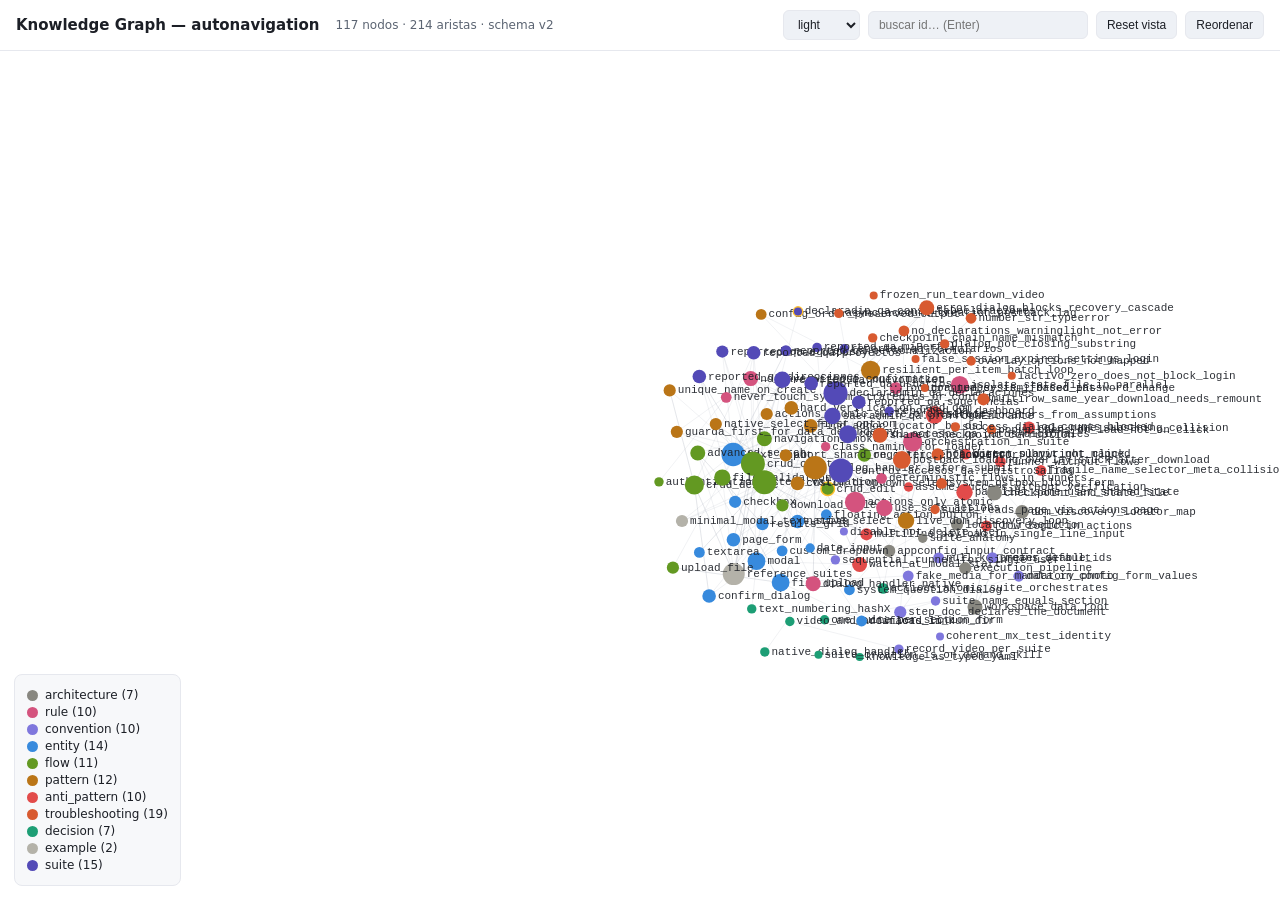
==== commit 85217d02: "publish: site (9abadd6) [skip ci]" ====
--- a/graph.html
+++ b/graph.html
@@ -77,7 +77,7 @@
 </div>
 <script>
 /* ---- 1. DATA (inyectada por build_graph_html.py) ---- */
-const DATA = {"nodes": [{"id": "anti_pattern.assume_success_without_verification", "type": "anti_pattern", "name": "assume_success_without_verification", "description": "Antipatrón: no leer el estado real del DOM tras la acción", "status": "validated", "confidence": "verified", "version": null, "last_validated": "2026-06-17", "path": "knowledge/antipatterns/assume_success_without_verification.yaml"}, {"id": "anti_pattern.author_locators_from_assumptions", "type": "anti_pattern", "name": "author_locators_from_assumptions", "description": "Antipatrón: escribir locators/acciones desde suposiciones del DOM sin mapear en vivo", "status": "validated", "confidence": "verified", "version": null, "last_validated": "2026-06-26", "path": "knowledge/antipatterns/author_locators_from_assumptions.yaml"}, {"id": "anti_pattern.direct_playwright_click", "type": "anti_pattern", "name": "direct_playwright_click", "description": "Antipatrón: usar locator.click()/fill() en vez de safe_click/safe_fill", "status": "validated", "confidence": "verified", "version": null, "last_validated": "2026-06-17", "path": "knowledge/antipatterns/direct_playwright_click.yaml"}, {"id": "anti_pattern.flow_logic_in_actions", "type": "anti_pattern", "name": "flow_logic_in_actions", "description": "Antipatrón: mezclar orquestación con interacción", "status": "validated", "confidence": "verified", "version": null, "last_validated": "2026-06-17", "path": "knowledge/antipatterns/flow_logic_in_actions.yaml"}, {"id": "anti_pattern.fragile_name_selector_meta_collision", "type": "anti_pattern", "name": "fragile_name_selector_meta_collision", "description": "Antipatrón: selector por name sin prefijo de tag choca con <meta name=\"...\"> u otros", "status": "validated", "confidence": "verified", "version": null, "last_validated": "2026-06-17", "path": "knowledge/antipatterns/fragile_name_selector_meta_collision.yaml"}, {"id": "anti_pattern.multiline_payload_in_single_line_input", "type": "anti_pattern", "name": "multiline_payload_in_single_line_input", "description": "Antipatrón: inyectar payload multilínea en un input de una sola línea", "status": "validated", "confidence": "verified", "version": null, "last_validated": "2026-06-17", "path": "knowledge/antipatterns/multiline_payload_in_single_line_input.yaml"}, {"id": "anti_pattern.parallel_same_user_shared_state", "type": "anti_pattern", "name": "parallel_same_user_shared_state", "description": "Antipatrón: varios procesos con el mismo usuario comparten sesión y state_file", "status": "validated", "confidence": "verified", "version": null, "last_validated": "2026-06-17", "path": "knowledge/antipatterns/parallel_same_user_shared_state.yaml"}, {"id": "anti_pattern.role_name_substring_collision", "type": "anti_pattern", "name": "role_name_substring_collision", "description": "Antipatrón: get_by_role(name=...) por substring", "status": "validated", "confidence": "verified", "version": null, "last_validated": "2026-06-17", "path": "knowledge/antipatterns/role_name_substring_collision.yaml"}, {"id": "anti_pattern.runner_without_flows", "type": "anti_pattern", "name": "runner_without_flows", "description": "Antipatrón: invocar main.py sin --flows → usa last_run", "status": "validated", "confidence": "verified", "version": null, "last_validated": "2026-06-17", "path": "knowledge/antipatterns/runner_without_flows.yaml"}, {"id": "anti_pattern.watch_at_modal_start", "type": "anti_pattern", "name": "watch_at_modal_start", "description": "Antipatrón: watch_for_known_interruptions arrancado al inicio cierra el boton X (Cerrar) del propio modal de captura", "status": "validated", "confidence": "verified", "version": null, "last_validated": "2026-06-17", "path": "knowledge/antipatterns/watch_at_modal_start.yaml"}, {"id": "architecture.appconfig_input_contract", "type": "architecture", "name": "appconfig_input_contract", "description": "AppConfig es el contrato de entrada de una corrida y desde P5-M1 es serializable: to_dict/from_dict en framework/config/serialization.py y JSON Schema versionado en framework/config/appconfig.schema.json.", "status": "validated", "confidence": "high", "version": null, "last_validated": "2026-08-11", "path": "knowledge/architecture/appconfig_input_contract.yaml"}, {"id": "architecture.checkpoint_and_state_file", "type": "architecture", "name": "checkpoint_and_state_file", "description": "CheckpointManager usa state_file (<workspace>/checkpoints/auth_<user>_<run_id>.json) para guardar el punto del flujo; restore_to_checkpoint re-navega.", "status": "validated", "confidence": "high", "version": null, "last_validated": "2026-08-04", "path": "knowledge/architecture/checkpoint_and_state_file.yaml"}, {"id": "architecture.dom_discovery_locator_map", "type": "architecture", "name": "dom_discovery_locator_map", "description": "UIMapper.map_page descubre el DOM y persiste en <workspace>/locators/<sistema>/locator_map.json (indexado por URL); de ahí se copian locators a la suite.", "status": "validated", "confidence": "high", "version": null, "last_validated": "2026-08-04", "path": "knowledge/architecture/dom_discovery_locator_map.yaml"}, {"id": "architecture.execution_pipeline", "type": "architecture", "name": "execution_pipeline", "description": "Cadena de ejecución: runner.py:main → plugin_registry/plugin_loader → BaseSuite → Suite específica → SafeActions → SmartResolver → BrowserAdapter → motor (playwright).", "status": "validated", "confidence": "high", "version": null, "last_validated": "2026-08-11", "path": "knowledge/architecture/execution_pipeline.yaml"}, {"id": "architecture.locator_resolution", "type": "architecture", "name": "locator_resolution", "description": "SmartResolver soporta id, placeholder, role(+exact), label, text, alt, title, locator(CSS); UIMap aplica number como nth 1-based y devuelve un ElementRef (native + spec + key), que es la moneda que circula hasta SafeActions.", "status": "validated", "confidence": "high", "version": null, "last_validated": "2026-08-10", "path": "knowledge/architecture/locator_resolution.yaml"}, {"id": "architecture.suite_anatomy", "type": "architecture", "name": "suite_anatomy", "description": "Una suite = locators.json + actions.py + suite.py + config.yaml en plugins/<sistema>/<suite>/.", "status": "validated", "confidence": "high", "version": null, "last_validated": "2026-08-12", "path": "knowledge/architecture/suite_anatomy.yaml"}, {"id": "architecture.workspace_data_root", "type": "architecture", "name": "workspace_data_root", "description": "El workspace (AUTONAV_WORKSPACE) es la raíz ÚNICA de todo lo que el sistema escribe; plugins/ es entrada y el motor no escribe ahí.", "status": "validated", "confidence": "high", "version": null, "last_validated": "2026-08-04", "path": "knowledge/architecture/workspace_data_root.yaml"}, {"id": "convention.coherent_mx_test_identity", "type": "convention", "name": "coherent_mx_test_identity", "description": "Los RFC/CURP de datos de prueba se DERIVAN del nombre y la fecha de nacimiento con los algoritmos oficiales (homoclave y dígitos verificadores), nunca con letras al azar.", "status": "validated", "confidence": "verified", "version": null, "last_validated": "2026-07-24", "path": "knowledge/conventions/coherent_mx_test_identity.yaml"}, {"id": "convention.data_in_config_form_values", "type": "convention", "name": "data_in_config_form_values", "description": "Los datos de llenado viven en config.yaml (form.fields/values); actions leen self.config.form_values[\"key\"].", "status": "validated", "confidence": "high", "version": null, "last_validated": "2026-06-17", "path": "knowledge/conventions/data_in_config_form_values.yaml"}, {"id": "convention.disable_not_delete_user", "type": "convention", "name": "disable_not_delete_user", "description": "Los usuarios de declaradip NO se borran; se inhabilitan con baja lógica (dUsuario.lActivo = 0). \"Eliminar\" un usuario de prueba = inhabilitarlo.", "status": "validated", "confidence": "verified", "version": null, "last_validated": "2026-07-24", "path": "knowledge/conventions/disable_not_delete_user.yaml"}, {"id": "convention.fake_media_for_mandatory_photo", "type": "convention", "name": "fake_media_for_mandatory_photo", "description": "Formularios con foto/cámara obligatoria — habilitar browser_capabilities [fake_media] en el config de la suite y pulsar 'Tomar fotografía' (cámara sintética; funciona headless). Sin fake_media la cámara da NotFoundError y el submit se bloquea.", "status": "validated", "confidence": "high", "version": null, "last_validated": "2026-06-26", "path": "knowledge/conventions/fake_media_for_mandatory_photo.yaml"}, {"id": "convention.null_key_means_default", "type": "convention", "name": "null_key_means_default", "description": "En un config.yaml una clave escrita sin valor (`fields:`) significa \"por defecto\", nunca None: load_config lee todo con _cfg_get, que trata presente-con-None como ausente.", "status": "validated", "confidence": "high", "version": null, "last_validated": "2026-08-05", "path": "knowledge/conventions/null_key_means_default.yaml"}, {"id": "convention.prefer_stable_ids", "type": "convention", "name": "prefer_stable_ids", "description": "Preferir locators por id estable; placeholder/role+exact si no hay id; CSS como último recurso.", "status": "validated", "confidence": "high", "version": null, "last_validated": "2026-06-17", "path": "knowledge/conventions/prefer_stable_ids.yaml"}, {"id": "convention.record_video_per_suite", "type": "convention", "name": "record_video_per_suite", "description": "Activar record_video: true en el config.yaml de la suite para grabar la corrida.", "status": "validated", "confidence": "high", "version": null, "last_validated": "2026-06-17", "path": "knowledge/conventions/record_video_per_suite.yaml"}, {"id": "convention.sequential_runner_for_single_user", "type": "convention", "name": "sequential_runner_for_single_user", "description": "Para correr varias suites con un solo usuario, usar el runner SECUENCIAL (un navegador a la vez).", "status": "validated", "confidence": "high", "version": null, "last_validated": "2026-06-17", "path": "knowledge/conventions/sequential_runner_for_single_user.yaml"}, {"id": "convention.suite_name_equals_section", "type": "convention", "name": "suite_name_equals_section", "description": "Nombrar la suite como la sección/funcionalidad (camelCase), p.ej. nuevoTicket, sugerencias.", "status": "validated", "confidence": "high", "version": null, "last_validated": "2026-06-17", "path": "knowledge/conventions/suite_name_equals_section.yaml"}, {"id": "decision.actions_atomic_suite_orchestrates", "type": "decision", "name": "actions_atomic_suite_orchestrates", "description": "actions.py solo interacciones atómicas; suite.py orquesta.", "status": "validated", "confidence": "high", "version": null, "last_validated": "2026-06-17", "path": "knowledge/decisions/actions_atomic_suite_orchestrates.yaml"}, {"id": "decision.knowledge_as_typed_yaml", "type": "decision", "name": "knowledge_as_typed_yaml", "description": "El conocimiento operativo se guarda como entradas YAML tipadas en knowledge/ (sección top-level), no como prosa.", "status": "validated", "confidence": "high", "version": null, "last_validated": "2026-06-17", "path": "knowledge/decisions/knowledge_as_typed_yaml.yaml"}, {"id": "decision.native_dialog_handler", "type": "decision", "name": "native_dialog_handler", "description": "Manejar diálogos con watch_for_known_interruptions (handler nativo), no código por diálogo.", "status": "validated", "confidence": "high", "version": null, "last_validated": "2026-06-17", "path": "knowledge/decisions/native_dialog_handler.yaml"}, {"id": "decision.one_suite_per_section_form", "type": "decision", "name": "one_suite_per_section_form", "description": "Una suite por sección/formulario; un formulario nuevo de la sección se anexa como flow.", "status": "validated", "confidence": "high", "version": null, "last_validated": "2026-06-17", "path": "knowledge/decisions/one_suite_per_section_form.yaml"}, {"id": "decision.suite_creation_is_on_demand_skill", "type": "decision", "name": "suite_creation_is_on_demand_skill", "description": "La creación de suites es on-demand vía la skill create-test-suite (Knowledge Architect), no una rutina agendada.", "status": "validated", "confidence": "high", "version": null, "last_validated": "2026-06-17", "path": "knowledge/decisions/suite_creation_is_on_demand_skill.yaml"}, {"id": "decision.text_numbering_hashX", "type": "decision", "name": "text_numbering_hashX", "description": "Numeración", "status": "validated", "confidence": "high", "version": null, "last_validated": "2026-06-17", "path": "knowledge/decisions/text_numbering_hashX.yaml"}, {"id": "decision.video_and_artifacts_in_run_dir", "type": "decision", "name": "video_and_artifacts_in_run_dir", "description": "Video (record_video) y capturas van en plugins/<sistema>/<suite>/artifacts/run_<id>/.", "status": "validated", "confidence": "high", "version": null, "last_validated": "2026-06-17", "path": "knowledge/decisions/video_and_artifacts_in_run_dir.yaml"}, {"id": "entity.checkbox", "type": "entity", "name": "checkbox", "description": "Casilla; puede venir marcada por defecto.", "status": "validated", "confidence": "high", "version": null, "last_validated": "2026-06-17", "path": "knowledge/entities/checkbox.yaml"}, {"id": "entity.confirm_dialog", "type": "entity", "name": "confirm_dialog", "description": "Dialogo de confirmacion (Cancelar / accion). Lo cierra el handler nativo.", "status": "validated", "confidence": "high", "version": null, "last_validated": "2026-06-17", "path": "knowledge/entities/confirm_dialog.yaml"}, {"id": "entity.custom_dropdown", "type": "entity", "name": "custom_dropdown", "description": "Dropdown custom (NO <select> nativo), p.ej. .CustomSelect_trigger; suele tener buscador y lista.", "status": "validated", "confidence": "high", "version": null, "last_validated": "2026-06-17", "path": "knowledge/entities/custom_dropdown.yaml"}, {"id": "entity.date_input", "type": "entity", "name": "date_input", "description": "input[type=date]; el valor se fija en formato ISO YYYY-MM-DD.", "status": "validated", "confidence": "high", "version": null, "last_validated": "2026-06-17", "path": "knowledge/entities/date_input.yaml"}, {"id": "entity.download_link", "type": "entity", "name": "download_link", "description": "Boton o enlace que dispara la descarga de un archivo (evento download de Playwright); no es un input[type=file].", "status": "validated", "confidence": "high", "version": null, "last_validated": "2026-07-06", "path": "knowledge/entities/download_link.yaml"}, {"id": "entity.file_upload", "type": "entity", "name": "file_upload", "description": "input[type=file] (a veces dropzone); se sube con set_input_files.", "status": "validated", "confidence": "high", "version": null, "last_validated": "2026-06-17", "path": "knowledge/entities/file_upload.yaml"}, {"id": "entity.floating_action_button", "type": "entity", "name": "floating_action_button", "description": "Boton flotante global que abre un modal (p.ej. enviar sugerencia).", "status": "validated", "confidence": "high", "version": null, "last_validated": "2026-06-17", "path": "knowledge/entities/floating_action_button.yaml"}, {"id": "entity.modal", "type": "entity", "name": "modal", "description": "Formulario en modal in-page: se abre por un trigger, se llena y se envia dentro; se cierra con su boton X 'Cerrar'.", "status": "validated", "confidence": "high", "version": null, "last_validated": "2026-06-17", "path": "knowledge/entities/modal.yaml"}, {"id": "entity.native_select", "type": "entity", "name": "native_select", "description": "Elemento <select> nativo.", "status": "validated", "confidence": "high", "version": null, "last_validated": "2026-06-17", "path": "knowledge/entities/native_select.yaml"}, {"id": "entity.page_form", "type": "entity", "name": "page_form", "description": "Formulario de pagina completa (no modal); el submit navega a /<entidad>/<id>.", "status": "validated", "confidence": "high", "version": null, "last_validated": "2026-06-17", "path": "knowledge/entities/page_form.yaml"}, {"id": "entity.results_grid", "type": "entity", "name": "results_grid", "description": "Grilla/lista de resultados con accion por fila (p.ej. 'Seleccionar').", "status": "validated", "confidence": "high", "version": null, "last_validated": "2026-06-17", "path": "knowledge/entities/results_grid.yaml"}, {"id": "entity.system_question_dialog", "type": "entity", "name": "system_question_dialog", "description": "Diálogo modal \"Pregunta del Sistema\" (Global_QstBox) de los portales ASP.NET; bloquea el formulario hasta responderse y su respuesta puede agregar o quitar campos.", "status": "validated", "confidence": "high", "version": null, "last_validated": "2026-07-24", "path": "knowledge/entities/system_question_dialog.yaml"}, {"id": "entity.text_input", "type": "entity", "name": "text_input", "description": "Input de una sola linea; payloads multilinea rompen la integridad de safe_fill.", "status": "validated", "confidence": "high", "version": null, "last_validated": "2026-06-17", "path": "knowledge/entities/text_input.yaml"}, {"id": "entity.textarea", "type": "entity", "name": "textarea", "description": "Campo de texto multilinea; tolera payloads con saltos de linea.", "status": "validated", "confidence": "high", "version": null, "last_validated": "2026-06-17", "path": "knowledge/entities/textarea.yaml"}, {"id": "example.minimal_modal_text_suite", "type": "example", "name": "minimal_modal_text_suite", "description": "Suite mínima de formulario modal con batería de texto.", "status": "validated", "confidence": "medium", "version": null, "last_validated": "2026-06-17", "path": "knowledge/examples/minimal_modal_text_suite.yaml"}, {"id": "example.reference_suites", "type": "example", "name": "reference_suites", "description": "Suites reales que ejemplifican cada patrón.", "status": "validated", "confidence": "medium", "version": null, "last_validated": "2026-06-17", "path": "knowledge/examples/reference_suites.yaml"}, {"id": "flow.advanced_search", "type": "flow", "name": "advanced_search", "description": "Buscar y seleccionar de una grilla, tipicamente en un modal de busqueda compartido.", "status": "validated", "confidence": "high", "version": null, "last_validated": "2026-06-17", "path": "knowledge/flows/advanced_search.yaml"}, {"id": "flow.authentication", "type": "flow", "name": "authentication", "description": "Login del sistema via strategies.py (popup <a>, Abrir_Login(), o inline segun el sistema).", "status": "validated", "confidence": "high", "version": null, "last_validated": "2026-06-17", "path": "knowledge/flows/authentication.yaml"}, {"id": "flow.crud_create", "type": "flow", "name": "crud_create", "description": "Escenario E2E de alta de una entidad. Variantes por entidad de captura (modal o pagina).", "status": "validated", "confidence": "high", "version": null, "last_validated": "2026-06-17", "path": "knowledge/flows/crud_create.yaml"}, {"id": "flow.crud_delete", "type": "flow", "name": "crud_delete", "description": "Baja logica (soft delete): Desactivar + confirmar y verificar estado 'Inactivo'/'Activar'.", "status": "validated", "confidence": "high", "version": null, "last_validated": "2026-06-17", "path": "knowledge/flows/crud_delete.yaml"}, {"id": "flow.crud_edit", "type": "flow", "name": "crud_edit", "description": "Escenario E2E de edicion de una entidad existente y guardado.", "status": "draft", "confidence": "low", "version": null, "last_validated": "2026-06-17", "path": "knowledge/flows/crud_edit.yaml"}, {"id": "flow.download_file", "type": "flow", "name": "download_file", "description": "Descargar un archivo (Playwright download event) y guardarlo en una carpeta destino.", "status": "validated", "confidence": "high", "version": null, "last_validated": "2026-07-06", "path": "knowledge/flows/download_file.yaml"}, {"id": "flow.file_validation", "type": "flow", "name": "file_validation", "description": "Bateria de archivos (FileFactory) - BaseSuite.execute_file_validation con N archivos/formatos.", "status": "validated", "confidence": "high", "version": null, "last_validated": "2026-06-17", "path": "knowledge/flows/file_validation.yaml"}, {"id": "flow.navigation_smoke", "type": "flow", "name": "navigation_smoke", "description": "Recorrer todas las secciones del sidebar (un flow por seccion) y mapear cada una.", "status": "validated", "confidence": "high", "version": null, "last_validated": "2026-06-17", "path": "knowledge/flows/navigation_smoke.yaml"}, {"id": "flow.register_web_account", "type": "flow", "name": "register_web_account", "description": "Alta de una cuenta NUEVA en el portal web (registro), sin pasar por el login del sistema; usado como fase web del alta de usuarios de prueba.", "status": "validated", "confidence": "high", "version": null, "last_validated": "2026-07-24", "path": "knowledge/flows/register_web_account.yaml"}, {"id": "flow.text_validation", "type": "flow", "name": "text_validation", "description": "Bateria de texto (PayloadFactory) con numeracion #.X - BaseSuite.execute_text_validations.", "status": "validated", "confidence": "high", "version": null, "last_validated": "2026-06-17", "path": "knowledge/flows/text_validation.yaml"}, {"id": "flow.upload_file", "type": "flow", "name": "upload_file", "description": "Subir uno o varios archivos a un control de carga.", "status": "validated", "confidence": "high", "version": null, "last_validated": "2026-06-17", "path": "knowledge/flows/upload_file.yaml"}, {"id": "pattern.abort_shard_on_critical_flow_error", "type": "pattern", "name": "abort_shard_on_critical_flow_error", "description": "En un lote data-driven (pattern.resilient_per_item_batch_loop), distinguir errores POR ITEM (recuperables, se sigue con el siguiente) de CriticalFlowError (navegador/sesion en estado irrecuperable, p.ej. net::ERR_INSUFFICIENT_RESOURCES) — estos ultimos deben abortar el shard COMPLETO de inmediato (marcando el resto de items como pendientes) en vez de seguir iterando, ya que todos los items restantes fallarian identico, desperdiciando minutos en reintentos garantizados a fallar.", "status": "validated", "confidence": "high", "version": null, "last_validated": "2026-07-07", "path": "knowledge/patterns/abort_shard_on_critical_flow_error.yaml"}, {"id": "pattern.actions_atomic_suite_orchestrates", "type": "pattern", "name": "actions_atomic_suite_orchestrates", "description": "Separación actions (verbos atómicos) / suite (orquestación).", "status": "validated", "confidence": "high", "version": null, "last_validated": "2026-06-17", "path": "knowledge/patterns/actions_atomic_suite_orchestrates.yaml"}, {"id": "pattern.config_order_preserved_output", "type": "pattern", "name": "config_order_preserved_output", "description": "Cuando varios procesos paralelos escriben resultados de un lote (PDFs, filas, etc.) a una carpeta compartida, el orden de la tabla/CSV final debe ser el orden de la lista de config.yaml (no el orden de finalizacion de los workers). Se logra dando a cada item un indice de posicion en config y haciendo que el paso de extraccion/consolidacion itere la config EN ORDEN, buscando el resultado de cada item, en vez de listar la carpeta de salida (alfabetico o por fecha de escritura).", "status": "validated", "confidence": "high", "version": null, "last_validated": "2026-07-07", "path": "knowledge/patterns/config_order_preserved_output.yaml"}, {"id": "pattern.custom_dropdown_select", "type": "pattern", "name": "custom_dropdown_select", "description": "Selección en dropdown custom (no <select>) — click trigger, (buscador si existe), click opción de la lista.", "status": "validated", "confidence": "high", "version": null, "last_validated": "2026-06-17", "path": "knowledge/patterns/custom_dropdown_select.yaml"}, {"id": "pattern.dialog_handler_before_submit", "type": "pattern", "name": "dialog_handler_before_submit", "description": "Lanzar watch_for_known_interruptions como task ANTES del submit y await tras él.", "status": "validated", "confidence": "high", "version": null, "last_validated": "2026-06-17", "path": "knowledge/patterns/dialog_handler_before_submit.yaml"}, {"id": "pattern.find_adhoc_locator_by_dsl", "type": "pattern", "name": "find_adhoc_locator_by_dsl", "description": "Elemento que no está en locators.json — self.page.find(type=..., value=...), no self.page.page con Playwright crudo.", "status": "validated", "confidence": "high", "version": null, "last_validated": "2026-08-06", "path": "knowledge/patterns/find_adhoc_locator_by_dsl.yaml"}, {"id": "pattern.guarda_first_for_data_dependency", "type": "pattern", "name": "guarda_first_for_data_dependency", "description": "Si un flujo necesita un registro existente (p.ej. el check-out necesita una visita registrada) y el entorno no lo tiene, créalo primero (GUARDA puntual) y luego ejercita el flujo objetivo sobre ese dato.", "status": "validated", "confidence": "medium", "version": null, "last_validated": "2026-06-26", "path": "knowledge/patterns/guarda_first_for_data_dependency.yaml"}, {"id": "pattern.hard_verification_read_dom", "type": "pattern", "name": "hard_verification_read_dom", "description": "Verificar leyendo el valor real del DOM (getElementById().value / is_checked() / texto del select), no asumir.", "status": "validated", "confidence": "high", "version": null, "last_validated": "2026-06-17", "path": "knowledge/patterns/hard_verification_read_dom.yaml"}, {"id": "pattern.live_dom_discovery_loop", "type": "pattern", "name": "live_dom_discovery_loop", "description": "Descubrir el DOM en vivo ANTES de fijar locators — instrumentar map_page tras CADA navegación, correr headless, e inspeccionar locator_map.json + screenshots; iterar (descubrir → ajustar → re-correr).", "status": "validated", "confidence": "high", "version": null, "last_validated": "2026-06-26", "path": "knowledge/patterns/live_dom_discovery_loop.yaml"}, {"id": "pattern.native_select_first_option", "type": "pattern", "name": "native_select_first_option", "description": "<select> nativo — select_option con la primera opción de valor no vacío (saltar placeholders \"— Seleccionar —\").", "status": "validated", "confidence": "high", "version": null, "last_validated": "2026-06-17", "path": "knowledge/patterns/native_select_first_option.yaml"}, {"id": "pattern.resilient_per_item_batch_loop", "type": "pattern", "name": "resilient_per_item_batch_loop", "description": "Para una suite que itera una lista larga de claves de negocio (p.ej. RFCs), envolver cada item en try/except propio con recuperacion best-effort (incluye el handler nativo de dialogos) y registrar progreso atomico por item, para que un item problematico no aborte el resto del lote ni deje una barra de progreso \"congelada\" sin explicacion.", "status": "validated", "confidence": "high", "version": null, "last_validated": "2026-07-07", "path": "knowledge/patterns/resilient_per_item_batch_loop.yaml"}, {"id": "pattern.unique_name_on_create", "type": "pattern", "name": "unique_name_on_create", "description": "Generar nombre único (timestamp) al crear para poder localizar/borrar el registro luego.", "status": "validated", "confidence": "high", "version": null, "last_validated": "2026-06-17", "path": "knowledge/patterns/unique_name_on_create.yaml"}, {"id": "rule.actions_only_atomic", "type": "rule", "name": "actions_only_atomic", "description": "actions.py contiene solo interacciones atómicas de UI (click/fill/select/upload).", "status": "validated", "confidence": "high", "version": null, "last_validated": "2026-06-17", "path": "knowledge/rules/actions_only_atomic.yaml"}, {"id": "rule.class_naming_for_loader", "type": "rule", "name": "class_naming_for_loader", "description": "La clase de actions debe terminar en \"Actions\" y la de suite en \"Suite\".", "status": "validated", "confidence": "high", "version": null, "last_validated": "2026-06-17", "path": "knowledge/rules/class_naming_for_loader.yaml"}, {"id": "rule.deterministic_flows_in_runners", "type": "rule", "name": "deterministic_flows_in_runners", "description": "Los runners deben pasar --flows EXPLÍCITO por suite (no depender de last_run).", "status": "validated", "confidence": "high", "version": null, "last_validated": "2026-06-17", "path": "knowledge/rules/deterministic_flows_in_runners.yaml"}, {"id": "rule.dialog_handler_native", "type": "rule", "name": "dialog_handler_native", "description": "Para diálogos/interrupciones usar watch_for_known_interruptions, no código a medida.", "status": "validated", "confidence": "high", "version": null, "last_validated": "2026-06-17", "path": "knowledge/rules/dialog_handler_native.yaml"}, {"id": "rule.isolate_state_file_in_parallel", "type": "rule", "name": "isolate_state_file_in_parallel", "description": "El aislamiento del state_file en ejecución concurrente lo hace el framework (run_id); NO derives el state_file a mano en código nuevo.", "status": "validated", "confidence": "high", "version": null, "last_validated": "2026-08-03", "path": "knowledge/rules/isolate_state_file_in_parallel.yaml"}, {"id": "rule.locator_number_is_1_based_int", "type": "rule", "name": "locator_number_is_1_based_int", "description": "El campo \"number\" de un locator es nth 1-based y debe ser entero.", "status": "validated", "confidence": "high", "version": null, "last_validated": "2026-06-17", "path": "knowledge/rules/locator_number_is_1_based_int.yaml"}, {"id": "rule.never_touch_system_strategies_or_config", "type": "rule", "name": "never_touch_system_strategies_or_config", "description": "No modificar strategies.py, config.yaml ni plugin.yaml del SISTEMA (plugins/<sistema>/).", "status": "validated", "confidence": "high", "version": null, "last_validated": "2026-08-12", "path": "knowledge/rules/never_touch_system_strategies_or_config.yaml"}, {"id": "rule.no_save_without_confirmation", "type": "rule", "name": "no_save_without_confirmation", "description": "No pulsar Guardar/Enviar sin confirmar que la sección DEBE persistir (registrar GUARDA/NO GUARDA).", "status": "validated", "confidence": "high", "version": null, "last_validated": "2026-06-17", "path": "knowledge/rules/no_save_without_confirmation.yaml"}, {"id": "rule.orchestration_in_suite", "type": "rule", "name": "orchestration_in_suite", "description": "suite.py orquesta orden, condicionales, verificación, checkpoints e interpretación.", "status": "validated", "confidence": "high", "version": null, "last_validated": "2026-06-17", "path": "knowledge/rules/orchestration_in_suite.yaml"}, {"id": "rule.use_safe_actions", "type": "rule", "name": "use_safe_actions", "description": "Usar los verbos de SafeActions (no la API cruda del motor desde la suite).", "status": "validated", "confidence": "high", "version": null, "last_validated": "2026-08-10", "path": "knowledge/rules/use_safe_actions.yaml"}, {"id": "suite.control_accesos_qa.datosAdicionales", "type": "suite", "name": "control_accesos_qa.datosAdicionales", "description": "Sección 'Datos adicionales' de una nueva visita — Tipo de Visita + Lugar de Ingreso (dropdowns) + Características (chips de accesibilidad); no pulsa Registrar visita (NO GUARDA). Mapeada en vivo.", "status": "validated", "confidence": "medium", "version": 1, "last_validated": "2026-06-25", "path": "knowledge/suites/control_accesos_qa.datosAdicionales.yaml"}, {"id": "suite.control_accesos_qa.registroSalida", "type": "suite", "name": "control_accesos_qa.registroSalida", "description": "Check-out de visita end-to-end (GUARDA-first). Registra una visita (autorizador por autocomplete + invitado + foto fake_media; GUARDA), aterriza en su detalle y pulsa 'Marcar salida' (GUARDA); verificación dura — el botón desaparece. Validada en vivo.", "status": "validated", "confidence": "high", "version": 1, "last_validated": "2026-06-26", "path": "knowledge/suites/control_accesos_qa.registroSalida.yaml"}, {"id": "suite.declaradip_qa.consultaDeclaraciones", "type": "suite", "name": "declaradip_qa.consultaDeclaraciones", "description": "Navegacion+busqueda en DeclaraDip; bloqueada por login pendiente.", "status": "draft", "confidence": "low", "version": 1, "last_validated": "2026-06-17", "path": "knowledge/suites/declaradip_qa.consultaDeclaraciones.yaml"}, {"id": "suite.declaradmin_qa.declaraciones", "type": "suite", "name": "declaradmin_qa.declaraciones", "description": "Busca declarantes por RFC (form.values.declaraciones = pares {rfc, anio}, deduplicados) en Declaraciones -> Consulta de Declaraciones, entra al registro (icono lupa+ 'Consultar Declaraciones'), ubica la(s) fila(s) del grid cuyo \"Ejercicio\" == anio (puede haber mas de una, p.ej. Inicial/Modificacion el mismo año) y descarga su Version Publica a artifacts/declaraciones_pdf/<rfc>_<anio>/ (carpeta FIJA y compartida, no por run_<id>). NO GUARDA (solo lectura). Soporta lotes grandes (100+ pares) en paralelo via tools/run_declaraciones_parallel.py (sharding round-robin + reintento por item + pantalla de progreso tools/serve_progress.py); el orden final de tools/extract_declaraciones_pdf.py es el de config.yaml, no el de ejecucion (pattern.config_order_preserved_output). Mapeada y validada en vivo.", "status": "validated", "confidence": "high", "version": 5, "last_validated": "2026-07-07", "path": "knowledge/suites/declaradmin_qa.declaraciones.yaml"}, {"id": "suite.reported_qa.dashboard", "type": "suite", "name": "reported_qa.dashboard", "description": "Smoke de navegacion de las 14 secciones de Reported.", "status": "validated", "confidence": "high", "version": 1, "last_validated": "2026-06-17", "path": "knowledge/suites/reported_qa.dashboard.yaml"}, {"id": "suite.reported_qa.direcciones", "type": "suite", "name": "reported_qa.direcciones", "description": "Crear direccion (modal) + texto.", "status": "validated", "confidence": "high", "version": 1, "last_validated": "2026-06-17", "path": "knowledge/suites/reported_qa.direcciones.yaml"}, {"id": "suite.reported_qa.equipos", "type": "suite", "name": "reported_qa.equipos", "description": "Crear equipo (modal) + texto.", "status": "validated", "confidence": "high", "version": 1, "last_validated": "2026-06-17", "path": "knowledge/suites/reported_qa.equipos.yaml"}, {"id": "suite.reported_qa.formularios", "type": "suite", "name": "reported_qa.formularios", "description": "Seccion de configuracion de formularios (navegacion; NO guarda).", "status": "validated", "confidence": "high", "version": 1, "last_validated": "2026-06-17", "path": "knowledge/suites/reported_qa.formularios.yaml"}, {"id": "suite.reported_qa.miPerfil", "type": "suite", "name": "reported_qa.miPerfil", "description": "Editar perfil (NO guarda).", "status": "validated", "confidence": "high", "version": 1, "last_validated": "2026-06-17", "path": "knowledge/suites/reported_qa.miPerfil.yaml"}, {"id": "suite.reported_qa.nuevoTicket", "type": "suite", "name": "reported_qa.nuevoTicket", "description": "Alta de ticket (pagina) + bateria de texto + archivos.", "status": "validated", "confidence": "high", "version": 1, "last_validated": "2026-06-17", "path": "knowledge/suites/reported_qa.nuevoTicket.yaml"}, {"id": "suite.reported_qa.personalizacion", "type": "suite", "name": "reported_qa.personalizacion", "description": "Personalizacion (texto del logo + archivo de logo); NO guarda.", "status": "validated", "confidence": "high", "version": 1, "last_validated": "2026-06-17", "path": "knowledge/suites/reported_qa.personalizacion.yaml"}, {"id": "suite.reported_qa.proyectos", "type": "suite", "name": "reported_qa.proyectos", "description": "Crear proyecto (modal) + baja logica (persistencia) + texto.", "status": "validated", "confidence": "high", "version": 1, "last_validated": "2026-06-17", "path": "knowledge/suites/reported_qa.proyectos.yaml"}, {"id": "suite.reported_qa.sugerencias", "type": "suite", "name": "reported_qa.sugerencias", "description": "Enviar sugerencia (modal por boton flotante) + bateria de texto.", "status": "validated", "confidence": "high", "version": 1, "last_validated": "2026-06-17", "path": "knowledge/suites/reported_qa.sugerencias.yaml"}, {"id": "suite.reported_qa.usuarios", "type": "suite", "name": "reported_qa.usuarios", "description": "Crear usuario (modal, direccion via dropdown custom) + texto.", "status": "validated", "confidence": "high", "version": 1, "last_validated": "2026-06-17", "path": "knowledge/suites/reported_qa.usuarios.yaml"}, {"id": "suite.saeradmin_qa.prorrogaEntrante", "type": "suite", "name": "saeradmin_qa.prorrogaEntrante", "description": "Solicitud 'Entrega de Comision' (modal) con busqueda de actores y fechas; no pulsa Guardar.", "status": "validated", "confidence": "high", "version": 1, "last_validated": "2026-06-17", "path": "knowledge/suites/saeradmin_qa.prorrogaEntrante.yaml"}, {"id": "troubleshooting.async_account_creation_postback_lag", "type": "troubleshooting", "name": "async_account_creation_postback_lag", "description": "Problema: una consulta DB inmediatamente después de finalizar un alta web no encuentra el registro recién creado — causa: la escritura ocurre en un postback asíncrono que aún no termina cuando el código ya volvió del navegador", "status": "validated", "confidence": "verified", "version": null, "last_validated": "2026-07-24", "path": "knowledge/troubleshooting/async_account_creation_postback_lag.yaml"}, {"id": "troubleshooting.checkpoint_chain_name_mismatch", "type": "troubleshooting", "name": "checkpoint_chain_name_mismatch", "description": "Problema: un flow deja de ejecutarse tras renombrarlo — causa: se actualizó FLOW_MAP y el bloque if pero NO la asignación checkpoint='…' que encadena desde el paso anterior", "status": "validated", "confidence": "verified", "version": null, "last_validated": "2026-06-26", "path": "knowledge/troubleshooting/checkpoint_chain_name_mismatch.yaml"}, {"id": "troubleshooting.dialog_not_closing_substring", "type": "troubleshooting", "name": "dialog_not_closing_substring", "description": "Problema: diálogo de éxito no se cierra; SAFE_CLICK timeout entre casos — causa: known_interruption_candidates sin exact → \"Cerrar\" choca con \"Cerrar notificaciones\" (strict mode)", "status": "validated", "confidence": "verified", "version": null, "last_validated": "2026-06-17", "path": "knowledge/troubleshooting/dialog_not_closing_substring.yaml"}, {"id": "troubleshooting.error_dialog_blocks_recovery_cascade", "type": "troubleshooting", "name": "error_dialog_blocks_recovery_cascade", "description": "Problema: un dialogo de sistema (p.ej. #Global_MsgBox \"Mensaje del Sistema\", disparado por un error de servidor durante una descarga) cubre toda la pantalla e intercepta CUALQUIER click, incluido el menu lateral; si la logica de recuperacion tras un error no lo cierra, cada RFC/registro siguiente en el mismo lote falla identico (cascada), no solo el que origino el error", "status": "validated", "confidence": "verified", "version": null, "last_validated": "2026-07-07", "path": "knowledge/troubleshooting/error_dialog_blocks_recovery_cascade.yaml"}, {"id": "troubleshooting.false_session_expired_settings_login", "type": "troubleshooting", "name": "false_session_expired_settings_login", "description": "Problema: SESSION_EXPIRED falso en /settings/login (bucle de recovery) — causa: runtime_guardian detecta /login por substring; /settings/login colisiona", "status": "validated", "confidence": "verified", "version": null, "last_validated": "2026-06-17", "path": "knowledge/troubleshooting/false_session_expired_settings_login.yaml"}, {"id": "troubleshooting.frozen_run_teardown_video", "type": "troubleshooting", "name": "frozen_run_teardown_video", "description": "Problema: la suite termina (SUITE_COMPLETED) pero el proceso no sale; Chrome vivo; runner \"congelado\" — causa: context.close()/browser.close() con record_video se cuelga al finalizar el video", "status": "validated", "confidence": "verified", "version": null, "last_validated": "2026-06-17", "path": "knowledge/troubleshooting/frozen_run_teardown_video.yaml"}, {"id": "troubleshooting.granted_system_forced_password_change", "type": "troubleshooting", "name": "granted_system_forced_password_change", "description": "Problema: un usuario de prueba al que solo se le OTORGÓ acceso a un sistema (SIAC.uUsuarioSistema, sin registro propio) no puede entrar con su contraseña definitiva — causa: su contraseña inicial en ese sistema es su RFC y el primer login FUERZA un cambio; solución: flujo activate (login con RFC → resolve_password_change → cerrar MsgBox → re-login)", "status": "validated", "confidence": "verified", "version": null, "last_validated": "2026-07-31", "path": "knowledge/troubleshooting/granted_system_forced_password_change.yaml"}, {"id": "troubleshooting.lactivo_zero_does_not_block_login", "type": "troubleshooting", "name": "lactivo_zero_does_not_block_login", "description": "Hallazgo: en declaradip, dUsuario.lActivo=0 (\"inhabilitado\") NO impide el login — la cuenta entra igual hasta /Index. Además el sistema auto-inhabilita las cuentas recién creadas a los pocos minutos.", "status": "validated", "confidence": "verified", "version": null, "last_validated": "2026-08-07", "path": "knowledge/troubleshooting/lactivo_zero_does_not_block_login.yaml"}, {"id": "troubleshooting.multirow_same_year_download_needs_remount", "type": "troubleshooting", "name": "multirow_same_year_download_needs_remount", "description": "Problema: al descargar 2+ archivos seguidos del MISMO registro/modal (p.ej. dos filas con el mismo \"Ejercicio\": Inicial y Modificacion), la segunda descarga se atora — o el click queda interceptado por un spinner de \"procesando\" que el sitio no limpia solo, o el click \"pasa\" pero el evento download nunca dispara (el servidor sigue ocupado con la peticion anterior y descarta la siguiente en silencio)", "status": "validated", "confidence": "verified", "version": null, "last_validated": "2026-07-07", "path": "knowledge/troubleshooting/multirow_same_year_download_needs_remount.yaml"}, {"id": "troubleshooting.no_declarations_warninglight_not_error", "type": "troubleshooting", "name": "no_declarations_warninglight_not_error", "description": "Problema: un RFC existe en la busqueda (tiene fila de resultado) pero la persona no ha presentado NINGUNA declaracion (usuarios de prueba del sitio); abrir su registro y esperar el grid de declaraciones da timeout, en vez de un SKIP limpio, porque el grid nunca aparece", "status": "validated", "confidence": "verified", "version": null, "last_validated": "2026-07-07", "path": "knowledge/troubleshooting/no_declarations_warninglight_not_error.yaml"}, {"id": "troubleshooting.non_button_submit_not_mapped", "type": "troubleshooting", "name": "non_button_submit_not_mapped", "description": "Problema: get_by_role('button', name='Registrar visita') no resuelve y el mapper no lo capturó — causa: el control no es role=button (elemento estilizado) y/o su accessible name no coincide exacto; los deshabilitados no se mapean hasta validar el form", "status": "validated", "confidence": "verified", "version": null, "last_validated": "2026-06-26", "path": "knowledge/troubleshooting/non_button_submit_not_mapped.yaml"}, {"id": "troubleshooting.number_str_typeerror", "type": "troubleshooting", "name": "number_str_typeerror", "description": "Problema: TypeError: unsupported operand type(s) for -: 'str' and 'int' al resolver un locator con number — causa: UIMap hacía int(number - 1) con number string", "status": "validated", "confidence": "verified", "version": null, "last_validated": "2026-06-17", "path": "knowledge/troubleshooting/number_str_typeerror.yaml"}, {"id": "troubleshooting.overlay_options_not_mapped", "type": "troubleshooting", "name": "overlay_options_not_mapped", "description": "Problema: opciones de autocomplete/mat-select (cdk-overlay) no aparecen en locator_map.json y a veces el dropdown viene vacío en QA — causa: el extractor no traversa overlays fuera del árbol; el catálogo QA puede no tener datos", "status": "validated", "confidence": "verified", "version": null, "last_validated": "2026-06-26", "path": "knowledge/troubleshooting/overlay_options_not_mapped.yaml"}, {"id": "troubleshooting.popup_opens_on_load_not_on_click", "type": "troubleshooting", "name": "popup_opens_on_load_not_on_click", "description": "Problema: context.expect_page() da timeout al clickear el acceso de la landing — causa: el onload ya abrió el popup (ValidaNavegador -> Abrir_Login) y la ventana tiene nombre fijo, así que nunca se emite un evento page nuevo", "status": "validated", "confidence": "verified", "version": null, "last_validated": "2026-07-24", "path": "knowledge/troubleshooting/popup_opens_on_load_not_on_click.yaml"}, {"id": "troubleshooting.postback_loading_overlay_stuck_after_download", "type": "troubleshooting", "name": "postback_loading_overlay_stuck_after_download", "description": "Problema: tras click en un enlace/boton de descarga, el overlay de carga del sitio (ASP.NET UpdatePanel) queda visible para siempre y bloquea cualquier click posterior — causa: el overlay se oculta al recibir la respuesta ajax del postback, pero una descarga de archivo (Content-Disposition: attachment) nunca dispara ese callback", "status": "validated", "confidence": "verified", "version": null, "last_validated": "2026-07-06", "path": "knowledge/troubleshooting/postback_loading_overlay_stuck_after_download.yaml"}, {"id": "troubleshooting.shared_checkpoint_corruption", "type": "troubleshooting", "name": "shared_checkpoint_corruption", "description": "Problema: TODO falla de repente con JSONDecodeError: Extra data; persiste aunque corras de a una — causa: varios procesos del mismo usuario escriben el mismo auth_<user>.json (checkpoint) → JSON corrupto", "status": "validated", "confidence": "verified", "version": null, "last_validated": "2026-08-03", "path": "knowledge/troubleshooting/shared_checkpoint_corruption.yaml"}, {"id": "troubleshooting.success_dialog_counts_blocked", "type": "troubleshooting", "name": "success_dialog_counts_blocked", "description": "Problema: casos exitosos de texto se reportan como \"blocked\" — causa: el diálogo de ÉXITO es una interrupción conocida; el watch lo cierra y return await watch devuelve True", "status": "validated", "confidence": "verified", "version": null, "last_validated": "2026-06-17", "path": "knowledge/troubleshooting/success_dialog_counts_blocked.yaml"}, {"id": "troubleshooting.suite_reads_page_via_actions_page", "type": "troubleshooting", "name": "suite_reads_page_via_actions_page", "description": "Problema: AttributeError '…Suite' object has no attribute 'page' al leer el DOM desde la suite — causa: BaseSuite no expone self.page (solo recibe actions)", "status": "validated", "confidence": "verified", "version": null, "last_validated": "2026-06-26", "path": "knowledge/troubleshooting/suite_reads_page_via_actions_page.yaml"}, {"id": "troubleshooting.system_qstbox_blocks_form", "type": "troubleshooting", "name": "system_qstbox_blocks_form", "description": "Problema: el formulario se ve llenable en el dump del DOM pero la interacción no avanza — causa: un QstBox (\"Pregunta del Sistema\") se monta encima al cargar la pantalla y debe responderse antes de tocar el form", "status": "validated", "confidence": "verified", "version": null, "last_validated": "2026-07-24", "path": "knowledge/troubleshooting/system_qstbox_blocks_form.yaml"}], "edges": [{"from": "anti_pattern.assume_success_without_verification", "predicate": "see_also", "to": "pattern.hard_verification_read_dom"}, {"from": "anti_pattern.author_locators_from_assumptions", "predicate": "see_also", "to": "pattern.live_dom_discovery_loop"}, {"from": "anti_pattern.author_locators_from_assumptions", "predicate": "see_also", "to": "architecture.dom_discovery_locator_map"}, {"from": "anti_pattern.direct_playwright_click", "predicate": "see_also", "to": "rule.use_safe_actions"}, {"from": "anti_pattern.flow_logic_in_actions", "predicate": "see_also", "to": "rule.actions_only_atomic"}, {"from": "anti_pattern.flow_logic_in_actions", "predicate": "see_also", "to": "rule.orchestration_in_suite"}, {"from": "anti_pattern.multiline_payload_in_single_line_input", "predicate": "see_also", "to": "flow.text_validation"}, {"from": "anti_pattern.parallel_same_user_shared_state", "predicate": "see_also", "to": "rule.isolate_state_file_in_parallel"}, {"from": "anti_pattern.parallel_same_user_shared_state", "predicate": "see_also", "to": "troubleshooting.shared_checkpoint_corruption"}, {"from": "anti_pattern.runner_without_flows", "predicate": "see_also", "to": "rule.deterministic_flows_in_runners"}, {"from": "anti_pattern.watch_at_modal_start", "predicate": "see_also", "to": "pattern.dialog_handler_before_submit"}, {"from": "architecture.appconfig_input_contract", "predicate": "see_also", "to": "architecture.execution_pipeline"}, {"from": "architecture.appconfig_input_contract", "predicate": "see_also", "to": "architecture.workspace_data_root"}, {"from": "architecture.appconfig_input_contract", "predicate": "see_also", "to": "architecture.checkpoint_and_state_file"}, {"from": "architecture.checkpoint_and_state_file", "predicate": "see_also", "to": "rule.isolate_state_file_in_parallel"}, {"from": "architecture.checkpoint_and_state_file", "predicate": "see_also", "to": "troubleshooting.shared_checkpoint_corruption"}, {"from": "architecture.checkpoint_and_state_file", "predicate": "see_also", "to": "architecture.workspace_data_root"}, {"from": "architecture.dom_discovery_locator_map", "predicate": "see_also", "to": "architecture.workspace_data_root"}, {"from": "architecture.execution_pipeline", "predicate": "see_also", "to": "rule.actions_only_atomic"}, {"from": "architecture.execution_pipeline", "predicate": "see_also", "to": "rule.orchestration_in_suite"}, {"from": "architecture.locator_resolution", "predicate": "see_also", "to": "rule.locator_number_is_1_based_int"}, {"from": "architecture.locator_resolution", "predicate": "see_also", "to": "anti_pattern.fragile_name_selector_meta_collision"}, {"from": "architecture.locator_resolution", "predicate": "see_also", "to": "anti_pattern.role_name_substring_collision"}, {"from": "architecture.suite_anatomy", "predicate": "see_also", "to": "rule.class_naming_for_loader"}, {"from": "architecture.workspace_data_root", "predicate": "see_also", "to": "architecture.checkpoint_and_state_file"}, {"from": "architecture.workspace_data_root", "predicate": "see_also", "to": "architecture.dom_discovery_locator_map"}, {"from": "convention.fake_media_for_mandatory_photo", "predicate": "see_also", "to": "entity.file_upload"}, {"from": "convention.null_key_means_default", "predicate": "see_also", "to": "convention.data_in_config_form_values"}, {"from": "convention.prefer_stable_ids", "predicate": "see_also", "to": "anti_pattern.fragile_name_selector_meta_collision"}, {"from": "convention.record_video_per_suite", "predicate": "justified_by", "to": "decision.video_and_artifacts_in_run_dir"}, {"from": "convention.sequential_runner_for_single_user", "predicate": "see_also", "to": "anti_pattern.parallel_same_user_shared_state"}, {"from": "convention.suite_name_equals_section", "predicate": "justified_by", "to": "decision.one_suite_per_section_form"}, {"from": "decision.actions_atomic_suite_orchestrates", "predicate": "see_also", "to": "rule.actions_only_atomic"}, {"from": "decision.actions_atomic_suite_orchestrates", "predicate": "see_also", "to": "rule.orchestration_in_suite"}, {"from": "decision.native_dialog_handler", "predicate": "see_also", "to": "rule.dialog_handler_native"}, {"from": "decision.text_numbering_hashX", "predicate": "see_also", "to": "flow.text_validation"}, {"from": "entity.confirm_dialog", "predicate": "applies", "to": "pattern.dialog_handler_before_submit"}, {"from": "entity.confirm_dialog", "predicate": "see_also", "to": "flow.crud_delete"}, {"from": "entity.custom_dropdown", "predicate": "applies", "to": "pattern.custom_dropdown_select"}, {"from": "entity.download_link", "predicate": "see_also", "to": "entity.file_upload"}, {"from": "entity.file_upload", "predicate": "see_also", "to": "flow.file_validation"}, {"from": "entity.file_upload", "predicate": "see_also", "to": "flow.upload_file"}, {"from": "entity.floating_action_button", "predicate": "see_also", "to": "entity.modal"}, {"from": "entity.modal", "predicate": "applies", "to": "pattern.dialog_handler_before_submit"}, {"from": "entity.modal", "predicate": "must_avoid", "to": "anti_pattern.watch_at_modal_start"}, {"from": "entity.modal", "predicate": "see_also", "to": "entity.confirm_dialog"}, {"from": "entity.native_select", "predicate": "applies", "to": "pattern.native_select_first_option"}, {"from": "entity.page_form", "predicate": "see_also", "to": "flow.crud_create"}, {"from": "entity.results_grid", "predicate": "see_also", "to": "flow.advanced_search"}, {"from": "entity.system_question_dialog", "predicate": "watch_for", "to": "troubleshooting.system_qstbox_blocks_form"}, {"from": "entity.text_input", "predicate": "must_avoid", "to": "anti_pattern.multiline_payload_in_single_line_input"}, {"from": "entity.textarea", "predicate": "see_also", "to": "flow.text_validation"}, {"from": "example.minimal_modal_text_suite", "predicate": "see_also", "to": "flow.crud_create"}, {"from": "example.minimal_modal_text_suite", "predicate": "see_also", "to": "flow.text_validation"}, {"from": "example.minimal_modal_text_suite", "predicate": "see_also", "to": "pattern.dialog_handler_before_submit"}, {"from": "example.reference_suites", "predicate": "see_also", "to": "flow.crud_create"}, {"from": "example.reference_suites", "predicate": "see_also", "to": "pattern.custom_dropdown_select"}, {"from": "example.reference_suites", "predicate": "see_also", "to": "flow.crud_delete"}, {"from": "example.reference_suites", "predicate": "see_also", "to": "flow.navigation_smoke"}, {"from": "flow.advanced_search", "predicate": "composes", "to": "entity.modal"}, {"from": "flow.advanced_search", "predicate": "composes", "to": "entity.results_grid"}, {"from": "flow.advanced_search", "predicate": "see_also", "to": "example.reference_suites"}, {"from": "flow.authentication", "predicate": "must_follow", "to": "rule.never_touch_system_strategies_or_config"}, {"from": "flow.crud_create", "predicate": "composes", "to": "entity.modal"}, {"from": "flow.crud_create", "predicate": "composes", "to": "entity.page_form"}, {"from": "flow.crud_create", "predicate": "applies", "to": "pattern.dialog_handler_before_submit"}, {"from": "flow.crud_create", "predicate": "applies", "to": "pattern.unique_name_on_create"}, {"from": "flow.crud_create", "predicate": "must_follow", "to": "rule.no_save_without_confirmation"}, {"from": "flow.crud_create", "predicate": "must_follow", "to": "rule.actions_only_atomic"}, {"from": "flow.crud_create", "predicate": "must_avoid", "to": "anti_pattern.watch_at_modal_start"}, {"from": "flow.crud_create", "predicate": "see_also", "to": "example.reference_suites"}, {"from": "flow.crud_delete", "predicate": "composes", "to": "entity.confirm_dialog"}, {"from": "flow.crud_delete", "predicate": "applies", "to": "pattern.unique_name_on_create"}, {"from": "flow.crud_delete", "predicate": "applies", "to": "pattern.hard_verification_read_dom"}, {"from": "flow.crud_delete", "predicate": "see_also", "to": "example.reference_suites"}, {"from": "flow.crud_edit", "predicate": "composes", "to": "entity.modal"}, {"from": "flow.crud_edit", "predicate": "composes", "to": "entity.text_input"}, {"from": "flow.crud_edit", "predicate": "must_follow", "to": "rule.no_save_without_confirmation"}, {"from": "flow.download_file", "predicate": "composes", "to": "entity.download_link"}, {"from": "flow.download_file", "predicate": "watch_for", "to": "troubleshooting.postback_loading_overlay_stuck_after_download"}, {"from": "flow.file_validation", "predicate": "composes", "to": "entity.file_upload"}, {"from": "flow.file_validation", "predicate": "see_also", "to": "example.reference_suites"}, {"from": "flow.navigation_smoke", "predicate": "see_also", "to": "example.reference_suites"}, {"from": "flow.register_web_account", "predicate": "composes", "to": "entity.system_question_dialog"}, {"from": "flow.register_web_account", "predicate": "watch_for", "to": "troubleshooting.popup_opens_on_load_not_on_click"}, {"from": "flow.register_web_account", "predicate": "watch_for", "to": "troubleshooting.system_qstbox_blocks_form"}, {"from": "flow.register_web_account", "predicate": "watch_for", "to": "troubleshooting.async_account_creation_postback_lag"}, {"from": "flow.text_validation", "predicate": "composes", "to": "entity.textarea"}, {"from": "flow.text_validation", "predicate": "applies", "to": "pattern.dialog_handler_before_submit"}, {"from": "flow.text_validation", "predicate": "must_follow", "to": "rule.dialog_handler_native"}, {"from": "flow.text_validation", "predicate": "must_avoid", "to": "anti_pattern.multiline_payload_in_single_line_input"}, {"from": "flow.text_validation", "predicate": "must_avoid", "to": "anti_pattern.watch_at_modal_start"}, {"from": "flow.text_validation", "predicate": "see_also", "to": "example.reference_suites"}, {"from": "flow.upload_file", "predicate": "composes", "to": "entity.file_upload"}, {"from": "flow.upload_file", "predicate": "composes", "to": "flow.file_validation"}, {"from": "pattern.abort_shard_on_critical_flow_error", "predicate": "see_also", "to": "pattern.resilient_per_item_batch_loop"}, {"from": "pattern.abort_shard_on_critical_flow_error", "predicate": "see_also", "to": "troubleshooting.postback_loading_overlay_stuck_after_download"}, {"from": "pattern.actions_atomic_suite_orchestrates", "predicate": "must_follow", "to": "rule.actions_only_atomic"}, {"from": "pattern.actions_atomic_suite_orchestrates", "predicate": "must_follow", "to": "rule.orchestration_in_suite"}, {"from": "pattern.config_order_preserved_output", "predicate": "see_also", "to": "pattern.resilient_per_item_batch_loop"}, {"from": "pattern.custom_dropdown_select", "predicate": "see_also", "to": "pattern.native_select_first_option"}, {"from": "pattern.dialog_handler_before_submit", "predicate": "must_follow", "to": "rule.dialog_handler_native"}, {"from": "pattern.dialog_handler_before_submit", "predicate": "must_avoid", "to": "anti_pattern.watch_at_modal_start"}, {"from": "pattern.find_adhoc_locator_by_dsl", "predicate": "must_follow", "to": "rule.use_safe_actions"}, {"from": "pattern.find_adhoc_locator_by_dsl", "predicate": "must_avoid", "to": "anti_pattern.direct_playwright_click"}, {"from": "pattern.find_adhoc_locator_by_dsl", "predicate": "see_also", "to": "anti_pattern.author_locators_from_assumptions"}, {"from": "pattern.guarda_first_for_data_dependency", "predicate": "see_also", "to": "flow.crud_create"}, {"from": "pattern.guarda_first_for_data_dependency", "predicate": "see_also", "to": "rule.no_save_without_confirmation"}, {"from": "pattern.hard_verification_read_dom", "predicate": "must_follow", "to": "rule.orchestration_in_suite"}, {"from": "pattern.live_dom_discovery_loop", "predicate": "must_avoid", "to": "anti_pattern.author_locators_from_assumptions"}, {"from": "pattern.live_dom_discovery_loop", "predicate": "see_also", "to": "architecture.dom_discovery_locator_map"}, {"from": "pattern.native_select_first_option", "predicate": "see_also", "to": "pattern.custom_dropdown_select"}, {"from": "pattern.resilient_per_item_batch_loop", "predicate": "must_follow", "to": "rule.isolate_state_file_in_parallel"}, {"from": "pattern.resilient_per_item_batch_loop", "predicate": "see_also", "to": "troubleshooting.error_dialog_blocks_recovery_cascade"}, {"from": "pattern.resilient_per_item_batch_loop", "predicate": "see_also", "to": "troubleshooting.postback_loading_overlay_stuck_after_download"}, {"from": "pattern.resilient_per_item_batch_loop", "predicate": "see_also", "to": "anti_pattern.parallel_same_user_shared_state"}, {"from": "pattern.unique_name_on_create", "predicate": "see_also", "to": "flow.crud_delete"}, {"from": "rule.actions_only_atomic", "predicate": "see_also", "to": "rule.orchestration_in_suite"}, {"from": "rule.actions_only_atomic", "predicate": "see_also", "to": "pattern.actions_atomic_suite_orchestrates"}, {"from": "rule.deterministic_flows_in_runners", "predicate": "see_also", "to": "anti_pattern.runner_without_flows"}, {"from": "rule.dialog_handler_native", "predicate": "see_also", "to": "pattern.dialog_handler_before_submit"}, {"from": "rule.dialog_handler_native", "predicate": "see_also", "to": "rule.use_safe_actions"}, {"from": "rule.isolate_state_file_in_parallel", "predicate": "see_also", "to": "troubleshooting.shared_checkpoint_corruption"}, {"from": "rule.isolate_state_file_in_parallel", "predicate": "see_also", "to": "anti_pattern.parallel_same_user_shared_state"}, {"from": "rule.locator_number_is_1_based_int", "predicate": "see_also", "to": "troubleshooting.number_str_typeerror"}, {"from": "rule.orchestration_in_suite", "predicate": "see_also", "to": "rule.actions_only_atomic"}, {"from": "rule.use_safe_actions", "predicate": "see_also", "to": "pattern.dialog_handler_before_submit"}, {"from": "rule.use_safe_actions", "predicate": "see_also", "to": "pattern.find_adhoc_locator_by_dsl"}, {"from": "suite.control_accesos_qa.datosAdicionales", "predicate": "composes", "to": "entity.page_form"}, {"from": "suite.control_accesos_qa.datosAdicionales", "predicate": "composes", "to": "entity.native_select"}, {"from": "suite.control_accesos_qa.datosAdicionales", "predicate": "composes", "to": "entity.checkbox"}, {"from": "suite.control_accesos_qa.datosAdicionales", "predicate": "must_follow", "to": "rule.no_save_without_confirmation"}, {"from": "suite.control_accesos_qa.datosAdicionales", "predicate": "applies", "to": "pattern.live_dom_discovery_loop"}, {"from": "suite.control_accesos_qa.datosAdicionales", "predicate": "must_avoid", "to": "anti_pattern.author_locators_from_assumptions"}, {"from": "suite.control_accesos_qa.datosAdicionales", "predicate": "watch_for", "to": "troubleshooting.overlay_options_not_mapped"}, {"from": "suite.control_accesos_qa.registroSalida", "predicate": "composes", "to": "flow.crud_create"}, {"from": "suite.control_accesos_qa.registroSalida", "predicate": "composes", "to": "entity.page_form"}, {"from": "suite.control_accesos_qa.registroSalida", "predicate": "composes", "to": "entity.text_input"}, {"from": "suite.control_accesos_qa.registroSalida", "predicate": "composes", "to": "entity.file_upload"}, {"from": "suite.control_accesos_qa.registroSalida", "predicate": "applies", "to": "pattern.hard_verification_read_dom"}, {"from": "suite.control_accesos_qa.registroSalida", "predicate": "applies", "to": "pattern.live_dom_discovery_loop"}, {"from": "suite.control_accesos_qa.registroSalida", "predicate": "applies", "to": "pattern.guarda_first_for_data_dependency"}, {"from": "suite.control_accesos_qa.registroSalida", "predicate": "should_follow", "to": "convention.fake_media_for_mandatory_photo"}, {"from": "suite.control_accesos_qa.registroSalida", "predicate": "must_avoid", "to": "anti_pattern.author_locators_from_assumptions"}, {"from": "suite.control_accesos_qa.registroSalida", "predicate": "watch_for", "to": "troubleshooting.non_button_submit_not_mapped"}, {"from": "suite.control_accesos_qa.registroSalida", "predicate": "watch_for", "to": "troubleshooting.suite_reads_page_via_actions_page"}, {"from": "suite.control_accesos_qa.registroSalida", "predicate": "watch_for", "to": "troubleshooting.checkpoint_chain_name_mismatch"}, {"from": "suite.declaradip_qa.consultaDeclaraciones", "predicate": "composes", "to": "flow.navigation_smoke"}, {"from": "suite.declaradmin_qa.declaraciones", "predicate": "composes", "to": "entity.results_grid"}, {"from": "suite.declaradmin_qa.declaraciones", "predicate": "composes", "to": "flow.download_file"}, {"from": "suite.declaradmin_qa.declaraciones", "predicate": "applies", "to": "pattern.live_dom_discovery_loop"}, {"from": "suite.declaradmin_qa.declaraciones", "predicate": "applies", "to": "pattern.resilient_per_item_batch_loop"}, {"from": "suite.declaradmin_qa.declaraciones", "predicate": "applies", "to": "pattern.config_order_preserved_output"}, {"from": "suite.declaradmin_qa.declaraciones", "predicate": "applies", "to": "pattern.abort_shard_on_critical_flow_error"}, {"from": "suite.declaradmin_qa.declaraciones", "predicate": "must_follow", "to": "rule.never_touch_system_strategies_or_config"}, {"from": "suite.declaradmin_qa.declaraciones", "predicate": "must_follow", "to": "rule.actions_only_atomic"}, {"from": "suite.declaradmin_qa.declaraciones", "predicate": "must_follow", "to": "rule.use_safe_actions"}, {"from": "suite.declaradmin_qa.declaraciones", "predicate": "must_follow", "to": "rule.isolate_state_file_in_parallel"}, {"from": "suite.declaradmin_qa.declaraciones", "predicate": "must_avoid", "to": "anti_pattern.author_locators_from_assumptions"}, {"from": "suite.declaradmin_qa.declaraciones", "predicate": "watch_for", "to": "troubleshooting.postback_loading_overlay_stuck_after_download"}, {"from": "suite.declaradmin_qa.declaraciones", "predicate": "watch_for", "to": "troubleshooting.error_dialog_blocks_recovery_cascade"}, {"from": "suite.declaradmin_qa.declaraciones", "predicate": "watch_for", "to": "troubleshooting.multirow_same_year_download_needs_remount"}, {"from": "suite.declaradmin_qa.declaraciones", "predicate": "watch_for", "to": "troubleshooting.no_declarations_warninglight_not_error"}, {"from": "suite.reported_qa.dashboard", "predicate": "composes", "to": "flow.navigation_smoke"}, {"from": "suite.reported_qa.direcciones", "predicate": "composes", "to": "flow.crud_create"}, {"from": "suite.reported_qa.direcciones", "predicate": "composes", "to": "flow.text_validation"}, {"from": "suite.reported_qa.direcciones", "predicate": "composes", "to": "entity.text_input"}, {"from": "suite.reported_qa.direcciones", "predicate": "composes", "to": "entity.checkbox"}, {"from": "suite.reported_qa.equipos", "predicate": "composes", "to": "flow.crud_create"}, {"from": "suite.reported_qa.equipos", "predicate": "composes", "to": "flow.text_validation"}, {"from": "suite.reported_qa.equipos", "predicate": "composes", "to": "entity.text_input"}, {"from": "suite.reported_qa.formularios", "predicate": "composes", "to": "flow.navigation_smoke"}, {"from": "suite.reported_qa.miPerfil", "predicate": "composes", "to": "flow.crud_edit"}, {"from": "suite.reported_qa.nuevoTicket", "predicate": "composes", "to": "flow.crud_create"}, {"from": "suite.reported_qa.nuevoTicket", "predicate": "composes", "to": "flow.text_validation"}, {"from": "suite.reported_qa.nuevoTicket", "predicate": "composes", "to": "flow.file_validation"}, {"from": "suite.reported_qa.nuevoTicket", "predicate": "composes", "to": "entity.text_input"}, {"from": "suite.reported_qa.nuevoTicket", "predicate": "composes", "to": "entity.native_select"}, {"from": "suite.reported_qa.nuevoTicket", "predicate": "composes", "to": "entity.checkbox"}, {"from": "suite.reported_qa.personalizacion", "predicate": "composes", "to": "flow.file_validation"}, {"from": "suite.reported_qa.personalizacion", "predicate": "composes", "to": "entity.text_input"}, {"from": "suite.reported_qa.proyectos", "predicate": "composes", "to": "flow.crud_create"}, {"from": "suite.reported_qa.proyectos", "predicate": "composes", "to": "flow.crud_delete"}, {"from": "suite.reported_qa.proyectos", "predicate": "composes", "to": "flow.text_validation"}, {"from": "suite.reported_qa.proyectos", "predicate": "composes", "to": "entity.text_input"}, {"from": "suite.reported_qa.sugerencias", "predicate": "composes", "to": "flow.crud_create"}, {"from": "suite.reported_qa.sugerencias", "predicate": "composes", "to": "flow.text_validation"}, {"from": "suite.reported_qa.sugerencias", "predicate": "composes", "to": "entity.floating_action_button"}, {"from": "suite.reported_qa.sugerencias", "predicate": "composes", "to": "entity.text_input"}, {"from": "suite.reported_qa.usuarios", "predicate": "composes", "to": "flow.crud_create"}, {"from": "suite.reported_qa.usuarios", "predicate": "composes", "to": "flow.text_validation"}, {"from": "suite.reported_qa.usuarios", "predicate": "composes", "to": "entity.text_input"}, {"from": "suite.reported_qa.usuarios", "predicate": "composes", "to": "entity.custom_dropdown"}, {"from": "suite.saeradmin_qa.prorrogaEntrante", "predicate": "composes", "to": "flow.crud_create"}, {"from": "suite.saeradmin_qa.prorrogaEntrante", "predicate": "composes", "to": "flow.advanced_search"}, {"from": "suite.saeradmin_qa.prorrogaEntrante", "predicate": "composes", "to": "entity.text_input"}, {"from": "suite.saeradmin_qa.prorrogaEntrante", "predicate": "composes", "to": "entity.date_input"}, {"from": "suite.saeradmin_qa.prorrogaEntrante", "predicate": "composes", "to": "entity.native_select"}, {"from": "suite.saeradmin_qa.prorrogaEntrante", "predicate": "must_follow", "to": "rule.no_save_without_confirmation"}, {"from": "troubleshooting.dialog_not_closing_substring", "predicate": "see_also", "to": "anti_pattern.role_name_substring_collision"}, {"from": "troubleshooting.error_dialog_blocks_recovery_cascade", "predicate": "see_also", "to": "troubleshooting.postback_loading_overlay_stuck_after_download"}, {"from": "troubleshooting.error_dialog_blocks_recovery_cascade", "predicate": "see_also", "to": "pattern.resilient_per_item_batch_loop"}, {"from": "troubleshooting.multirow_same_year_download_needs_remount", "predicate": "see_also", "to": "troubleshooting.postback_loading_overlay_stuck_after_download"}, {"from": "troubleshooting.multirow_same_year_download_needs_remount", "predicate": "see_also", "to": "troubleshooting.error_dialog_blocks_recovery_cascade"}, {"from": "troubleshooting.no_declarations_warninglight_not_error", "predicate": "see_also", "to": "troubleshooting.postback_loading_overlay_stuck_after_download"}, {"from": "troubleshooting.non_button_submit_not_mapped", "predicate": "see_also", "to": "anti_pattern.role_name_substring_collision"}, {"from": "troubleshooting.non_button_submit_not_mapped", "predicate": "see_also", "to": "convention.prefer_stable_ids"}, {"from": "troubleshooting.number_str_typeerror", "predicate": "see_also", "to": "rule.locator_number_is_1_based_int"}, {"from": "troubleshooting.shared_checkpoint_corruption", "predicate": "see_also", "to": "rule.isolate_state_file_in_parallel"}, {"from": "troubleshooting.shared_checkpoint_corruption", "predicate": "see_also", "to": "anti_pattern.parallel_same_user_shared_state"}, {"from": "troubleshooting.success_dialog_counts_blocked", "predicate": "see_also", "to": "pattern.dialog_handler_before_submit"}], "reverse": {"anti_pattern.author_locators_from_assumptions": {"avoided_by": ["pattern.live_dom_discovery_loop", "suite.control_accesos_qa.datosAdicionales", "suite.control_accesos_qa.registroSalida", "suite.declaradmin_qa.declaraciones"], "see_also": ["pattern.find_adhoc_locator_by_dsl"]}, "anti_pattern.direct_playwright_click": {"avoided_by": ["pattern.find_adhoc_locator_by_dsl"]}, "anti_pattern.fragile_name_selector_meta_collision": {"see_also": ["architecture.locator_resolution", "convention.prefer_stable_ids"]}, "anti_pattern.multiline_payload_in_single_line_input": {"avoided_by": ["entity.text_input", "flow.text_validation"]}, "anti_pattern.parallel_same_user_shared_state": {"see_also": ["convention.sequential_runner_for_single_user", "pattern.resilient_per_item_batch_loop", "rule.isolate_state_file_in_parallel", "troubleshooting.shared_checkpoint_corruption"]}, "anti_pattern.role_name_substring_collision": {"see_also": ["architecture.locator_resolution", "troubleshooting.dialog_not_closing_substring", "troubleshooting.non_button_submit_not_mapped"]}, "anti_pattern.runner_without_flows": {"see_also": ["rule.deterministic_flows_in_runners"]}, "anti_pattern.watch_at_modal_start": {"avoided_by": ["entity.modal", "flow.crud_create", "flow.text_validation", "pattern.dialog_handler_before_submit"]}, "architecture.checkpoint_and_state_file": {"see_also": ["architecture.appconfig_input_contract", "architecture.workspace_data_root"]}, "architecture.dom_discovery_locator_map": {"see_also": ["anti_pattern.author_locators_from_assumptions", "architecture.workspace_data_root", "pattern.live_dom_discovery_loop"]}, "architecture.execution_pipeline": {"see_also": ["architecture.appconfig_input_contract"]}, "architecture.workspace_data_root": {"see_also": ["architecture.appconfig_input_contract", "architecture.checkpoint_and_state_file", "architecture.dom_discovery_locator_map"]}, "convention.data_in_config_form_values": {"see_also": ["convention.null_key_means_default"]}, "convention.fake_media_for_mandatory_photo": {"followed_by": ["suite.control_accesos_qa.registroSalida"]}, "convention.prefer_stable_ids": {"see_also": ["troubleshooting.non_button_submit_not_mapped"]}, "decision.one_suite_per_section_form": {"justifies": ["convention.suite_name_equals_section"]}, "decision.video_and_artifacts_in_run_dir": {"justifies": ["convention.record_video_per_suite"]}, "entity.checkbox": {"composed_by": ["suite.control_accesos_qa.datosAdicionales", "suite.reported_qa.direcciones", "suite.reported_qa.nuevoTicket"]}, "entity.confirm_dialog": {"composed_by": ["flow.crud_delete"], "see_also": ["entity.modal"]}, "entity.custom_dropdown": {"composed_by": ["suite.reported_qa.usuarios"]}, "entity.date_input": {"composed_by": ["suite.saeradmin_qa.prorrogaEntrante"]}, "entity.download_link": {"composed_by": ["flow.download_file"]}, "entity.file_upload": {"composed_by": ["flow.file_validation", "flow.upload_file", "suite.control_accesos_qa.registroSalida"], "see_also": ["convention.fake_media_for_mandatory_photo", "entity.download_link"]}, "entity.floating_action_button": {"composed_by": ["suite.reported_qa.sugerencias"]}, "entity.modal": {"composed_by": ["flow.advanced_search", "flow.crud_create", "flow.crud_edit"], "see_also": ["entity.floating_action_button"]}, "entity.native_select": {"composed_by": ["suite.control_accesos_qa.datosAdicionales", "suite.reported_qa.nuevoTicket", "suite.saeradmin_qa.prorrogaEntrante"]}, "entity.page_form": {"composed_by": ["flow.crud_create", "suite.control_accesos_qa.datosAdicionales", "suite.control_accesos_qa.registroSalida"]}, "entity.results_grid": {"composed_by": ["flow.advanced_search", "suite.declaradmin_qa.declaraciones"]}, "entity.system_question_dialog": {"composed_by": ["flow.register_web_account"]}, "entity.text_input": {"composed_by": ["flow.crud_edit", "suite.control_accesos_qa.registroSalida", "suite.reported_qa.direcciones", "suite.reported_qa.equipos", "suite.reported_qa.nuevoTicket", "suite.reported_qa.personalizacion", "suite.reported_qa.proyectos", "suite.reported_qa.sugerencias", "suite.reported_qa.usuarios", "suite.saeradmin_qa.prorrogaEntrante"]}, "entity.textarea": {"composed_by": ["flow.text_validation"]}, "example.reference_suites": {"see_also": ["flow.advanced_search", "flow.crud_create", "flow.crud_delete", "flow.file_validation", "flow.navigation_smoke", "flow.text_validation"]}, "flow.advanced_search": {"composed_by": ["suite.saeradmin_qa.prorrogaEntrante"], "see_also": ["entity.results_grid"]}, "flow.crud_create": {"composed_by": ["suite.control_accesos_qa.registroSalida", "suite.reported_qa.direcciones", "suite.reported_qa.equipos", "suite.reported_qa.nuevoTicket", "suite.reported_qa.proyectos", "suite.reported_qa.sugerencias", "suite.reported_qa.usuarios", "suite.saeradmin_qa.prorrogaEntrante"], "see_also": ["entity.page_form", "example.minimal_modal_text_suite", "example.reference_suites", "pattern.guarda_first_for_data_dependency"]}, "flow.crud_delete": {"composed_by": ["suite.reported_qa.proyectos"], "see_also": ["entity.confirm_dialog", "example.reference_suites", "pattern.unique_name_on_create"]}, "flow.crud_edit": {"composed_by": ["suite.reported_qa.miPerfil"]}, "flow.download_file": {"composed_by": ["suite.declaradmin_qa.declaraciones"]}, "flow.file_validation": {"composed_by": ["flow.upload_file", "suite.reported_qa.nuevoTicket", "suite.reported_qa.personalizacion"], "see_also": ["entity.file_upload"]}, "flow.navigation_smoke": {"composed_by": ["suite.declaradip_qa.consultaDeclaraciones", "suite.reported_qa.dashboard", "suite.reported_qa.formularios"], "see_also": ["example.reference_suites"]}, "flow.text_validation": {"composed_by": ["suite.reported_qa.direcciones", "suite.reported_qa.equipos", "suite.reported_qa.nuevoTicket", "suite.reported_qa.proyectos", "suite.reported_qa.sugerencias", "suite.reported_qa.usuarios"], "see_also": ["anti_pattern.multiline_payload_in_single_line_input", "decision.text_numbering_hashX", "entity.textarea", "example.minimal_modal_text_suite"]}, "flow.upload_file": {"see_also": ["entity.file_upload"]}, "pattern.abort_shard_on_critical_flow_error": {"applied_by": ["suite.declaradmin_qa.declaraciones"]}, "pattern.actions_atomic_suite_orchestrates": {"see_also": ["rule.actions_only_atomic"]}, "pattern.config_order_preserved_output": {"applied_by": ["suite.declaradmin_qa.declaraciones"]}, "pattern.custom_dropdown_select": {"applied_by": ["entity.custom_dropdown"], "see_also": ["example.reference_suites", "pattern.native_select_first_option"]}, "pattern.dialog_handler_before_submit": {"applied_by": ["entity.confirm_dialog", "entity.modal", "flow.crud_create", "flow.text_validation"], "see_also": ["anti_pattern.watch_at_modal_start", "example.minimal_modal_text_suite", "rule.dialog_handler_native", "rule.use_safe_actions", "troubleshooting.success_dialog_counts_blocked"]}, "pattern.find_adhoc_locator_by_dsl": {"see_also": ["rule.use_safe_actions"]}, "pattern.guarda_first_for_data_dependency": {"applied_by": ["suite.control_accesos_qa.registroSalida"]}, "pattern.hard_verification_read_dom": {"applied_by": ["flow.crud_delete", "suite.control_accesos_qa.registroSalida"], "see_also": ["anti_pattern.assume_success_without_verification"]}, "pattern.live_dom_discovery_loop": {"applied_by": ["suite.control_accesos_qa.datosAdicionales", "suite.control_accesos_qa.registroSalida", "suite.declaradmin_qa.declaraciones"], "see_also": ["anti_pattern.author_locators_from_assumptions"]}, "pattern.native_select_first_option": {"applied_by": ["entity.native_select"], "see_also": ["pattern.custom_dropdown_select"]}, "pattern.resilient_per_item_batch_loop": {"applied_by": ["suite.declaradmin_qa.declaraciones"], "see_also": ["pattern.abort_shard_on_critical_flow_error", "pattern.config_order_preserved_output", "troubleshooting.error_dialog_blocks_recovery_cascade"]}, "pattern.unique_name_on_create": {"applied_by": ["flow.crud_create", "flow.crud_delete"]}, "rule.actions_only_atomic": {"enforced_by": ["flow.crud_create", "pattern.actions_atomic_suite_orchestrates", "suite.declaradmin_qa.declaraciones"], "see_also": ["anti_pattern.flow_logic_in_actions", "architecture.execution_pipeline", "decision.actions_atomic_suite_orchestrates", "rule.orchestration_in_suite"]}, "rule.class_naming_for_loader": {"see_also": ["architecture.suite_anatomy"]}, "rule.deterministic_flows_in_runners": {"see_also": ["anti_pattern.runner_without_flows"]}, "rule.dialog_handler_native": {"enforced_by": ["flow.text_validation", "pattern.dialog_handler_before_submit"], "see_also": ["decision.native_dialog_handler"]}, "rule.isolate_state_file_in_parallel": {"enforced_by": ["pattern.resilient_per_item_batch_loop", "suite.declaradmin_qa.declaraciones"], "see_also": ["anti_pattern.parallel_same_user_shared_state", "architecture.checkpoint_and_state_file", "troubleshooting.shared_checkpoint_corruption"]}, "rule.locator_number_is_1_based_int": {"see_also": ["architecture.locator_resolution", "troubleshooting.number_str_typeerror"]}, "rule.never_touch_system_strategies_or_config": {"enforced_by": ["flow.authentication", "suite.declaradmin_qa.declaraciones"]}, "rule.no_save_without_confirmation": {"enforced_by": ["flow.crud_create", "flow.crud_edit", "suite.control_accesos_qa.datosAdicionales", "suite.saeradmin_qa.prorrogaEntrante"], "see_also": ["pattern.guarda_first_for_data_dependency"]}, "rule.orchestration_in_suite": {"enforced_by": ["pattern.actions_atomic_suite_orchestrates", "pattern.hard_verification_read_dom"], "see_also": ["anti_pattern.flow_logic_in_actions", "architecture.execution_pipeline", "decision.actions_atomic_suite_orchestrates", "rule.actions_only_atomic"]}, "rule.use_safe_actions": {"enforced_by": ["pattern.find_adhoc_locator_by_dsl", "suite.declaradmin_qa.declaraciones"], "see_also": ["anti_pattern.direct_playwright_click", "rule.dialog_handler_native"]}, "troubleshooting.async_account_creation_postback_lag": {"watched_by": ["flow.register_web_account"]}, "troubleshooting.checkpoint_chain_name_mismatch": {"watched_by": ["suite.control_accesos_qa.registroSalida"]}, "troubleshooting.error_dialog_blocks_recovery_cascade": {"see_also": ["pattern.resilient_per_item_batch_loop", "troubleshooting.multirow_same_year_download_needs_remount"], "watched_by": ["suite.declaradmin_qa.declaraciones"]}, "troubleshooting.multirow_same_year_download_needs_remount": {"watched_by": ["suite.declaradmin_qa.declaraciones"]}, "troubleshooting.no_declarations_warninglight_not_error": {"watched_by": ["suite.declaradmin_qa.declaraciones"]}, "troubleshooting.non_button_submit_not_mapped": {"watched_by": ["suite.control_accesos_qa.registroSalida"]}, "troubleshooting.number_str_typeerror": {"see_also": ["rule.locator_number_is_1_based_int"]}, "troubleshooting.overlay_options_not_mapped": {"watched_by": ["suite.control_accesos_qa.datosAdicionales"]}, "troubleshooting.popup_opens_on_load_not_on_click": {"watched_by": ["flow.register_web_account"]}, "troubleshooting.postback_loading_overlay_stuck_after_download": {"see_also": ["pattern.abort_shard_on_critical_flow_error", "pattern.resilient_per_item_batch_loop", "troubleshooting.error_dialog_blocks_recovery_cascade", "troubleshooting.multirow_same_year_download_needs_remount", "troubleshooting.no_declarations_warninglight_not_error"], "watched_by": ["flow.download_file", "suite.declaradmin_qa.declaraciones"]}, "troubleshooting.shared_checkpoint_corruption": {"see_also": ["anti_pattern.parallel_same_user_shared_state", "architecture.checkpoint_and_state_file", "rule.isolate_state_file_in_parallel"]}, "troubleshooting.suite_reads_page_via_actions_page": {"watched_by": ["suite.control_accesos_qa.registroSalida"]}, "troubleshooting.system_qstbox_blocks_form": {"watched_by": ["entity.system_question_dialog", "flow.register_web_account"]}}, "forward": {"anti_pattern.assume_success_without_verification": {"see_also": ["pattern.hard_verification_read_dom"]}, "anti_pattern.author_locators_from_assumptions": {"see_also": ["pattern.live_dom_discovery_loop", "architecture.dom_discovery_locator_map"]}, "anti_pattern.direct_playwright_click": {"see_also": ["rule.use_safe_actions"]}, "anti_pattern.flow_logic_in_actions": {"see_also": ["rule.actions_only_atomic", "rule.orchestration_in_suite"]}, "anti_pattern.multiline_payload_in_single_line_input": {"see_also": ["flow.text_validation"]}, "anti_pattern.parallel_same_user_shared_state": {"see_also": ["rule.isolate_state_file_in_parallel", "troubleshooting.shared_checkpoint_corruption"]}, "anti_pattern.runner_without_flows": {"see_also": ["rule.deterministic_flows_in_runners"]}, "anti_pattern.watch_at_modal_start": {"see_also": ["pattern.dialog_handler_before_submit"]}, "architecture.appconfig_input_contract": {"see_also": ["architecture.execution_pipeline", "architecture.workspace_data_root", "architecture.checkpoint_and_state_file"]}, "architecture.checkpoint_and_state_file": {"see_also": ["rule.isolate_state_file_in_parallel", "troubleshooting.shared_checkpoint_corruption", "architecture.workspace_data_root"]}, "architecture.dom_discovery_locator_map": {"see_also": ["architecture.workspace_data_root"]}, "architecture.execution_pipeline": {"see_also": ["rule.actions_only_atomic", "rule.orchestration_in_suite"]}, "architecture.locator_resolution": {"see_also": ["rule.locator_number_is_1_based_int", "anti_pattern.fragile_name_selector_meta_collision", "anti_pattern.role_name_substring_collision"]}, "architecture.suite_anatomy": {"see_also": ["rule.class_naming_for_loader"]}, "architecture.workspace_data_root": {"see_also": ["architecture.checkpoint_and_state_file", "architecture.dom_discovery_locator_map"]}, "convention.fake_media_for_mandatory_photo": {"see_also": ["entity.file_upload"]}, "convention.null_key_means_default": {"see_also": ["convention.data_in_config_form_values"]}, "convention.prefer_stable_ids": {"see_also": ["anti_pattern.fragile_name_selector_meta_collision"]}, "convention.record_video_per_suite": {"justified_by": ["decision.video_and_artifacts_in_run_dir"]}, "convention.sequential_runner_for_single_user": {"see_also": ["anti_pattern.parallel_same_user_shared_state"]}, "convention.suite_name_equals_section": {"justified_by": ["decision.one_suite_per_section_form"]}, "decision.actions_atomic_suite_orchestrates": {"see_also": ["rule.actions_only_atomic", "rule.orchestration_in_suite"]}, "decision.native_dialog_handler": {"see_also": ["rule.dialog_handler_native"]}, "decision.text_numbering_hashX": {"see_also": ["flow.text_validation"]}, "entity.confirm_dialog": {"applies": ["pattern.dialog_handler_before_submit"], "see_also": ["flow.crud_delete"]}, "entity.custom_dropdown": {"applies": ["pattern.custom_dropdown_select"]}, "entity.download_link": {"see_also": ["entity.file_upload"]}, "entity.file_upload": {"see_also": ["flow.file_validation", "flow.upload_file"]}, "entity.floating_action_button": {"see_also": ["entity.modal"]}, "entity.modal": {"applies": ["pattern.dialog_handler_before_submit"], "must_avoid": ["anti_pattern.watch_at_modal_start"], "see_also": ["entity.confirm_dialog"]}, "entity.native_select": {"applies": ["pattern.native_select_first_option"]}, "entity.page_form": {"see_also": ["flow.crud_create"]}, "entity.results_grid": {"see_also": ["flow.advanced_search"]}, "entity.system_question_dialog": {"watch_for": ["troubleshooting.system_qstbox_blocks_form"]}, "entity.text_input": {"must_avoid": ["anti_pattern.multiline_payload_in_single_line_input"]}, "entity.textarea": {"see_also": ["flow.text_validation"]}, "example.minimal_modal_text_suite": {"see_also": ["flow.crud_create", "flow.text_validation", "pattern.dialog_handler_before_submit"]}, "example.reference_suites": {"see_also": ["flow.crud_create", "pattern.custom_dropdown_select", "flow.crud_delete", "flow.navigation_smoke"]}, "flow.advanced_search": {"composes": ["entity.modal", "entity.results_grid"], "see_also": ["example.reference_suites"]}, "flow.authentication": {"must_follow": ["rule.never_touch_system_strategies_or_config"]}, "flow.crud_create": {"composes": ["entity.modal", "entity.page_form"], "applies": ["pattern.dialog_handler_before_submit", "pattern.unique_name_on_create"], "must_follow": ["rule.no_save_without_confirmation", "rule.actions_only_atomic"], "must_avoid": ["anti_pattern.watch_at_modal_start"], "see_also": ["example.reference_suites"]}, "flow.crud_delete": {"composes": ["entity.confirm_dialog"], "applies": ["pattern.unique_name_on_create", "pattern.hard_verification_read_dom"], "see_also": ["example.reference_suites"]}, "flow.crud_edit": {"composes": ["entity.modal", "entity.text_input"], "must_follow": ["rule.no_save_without_confirmation"]}, "flow.download_file": {"composes": ["entity.download_link"], "watch_for": ["troubleshooting.postback_loading_overlay_stuck_after_download"]}, "flow.file_validation": {"composes": ["entity.file_upload"], "see_also": ["example.reference_suites"]}, "flow.navigation_smoke": {"see_also": ["example.reference_suites"]}, "flow.register_web_account": {"composes": ["entity.system_question_dialog"], "watch_for": ["troubleshooting.popup_opens_on_load_not_on_click", "troubleshooting.system_qstbox_blocks_form", "troubleshooting.async_account_creation_postback_lag"]}, "flow.text_validation": {"composes": ["entity.textarea"], "applies": ["pattern.dialog_handler_before_submit"], "must_follow": ["rule.dialog_handler_native"], "must_avoid": ["anti_pattern.multiline_payload_in_single_line_input", "anti_pattern.watch_at_modal_start"], "see_also": ["example.reference_suites"]}, "flow.upload_file": {"composes": ["entity.file_upload", "flow.file_validation"]}, "pattern.abort_shard_on_critical_flow_error": {"see_also": ["pattern.resilient_per_item_batch_loop", "troubleshooting.postback_loading_overlay_stuck_after_download"]}, "pattern.actions_atomic_suite_orchestrates": {"must_follow": ["rule.actions_only_atomic", "rule.orchestration_in_suite"]}, "pattern.config_order_preserved_output": {"see_also": ["pattern.resilient_per_item_batch_loop"]}, "pattern.custom_dropdown_select": {"see_also": ["pattern.native_select_first_option"]}, "pattern.dialog_handler_before_submit": {"must_follow": ["rule.dialog_handler_native"], "must_avoid": ["anti_pattern.watch_at_modal_start"]}, "pattern.find_adhoc_locator_by_dsl": {"must_follow": ["rule.use_safe_actions"], "must_avoid": ["anti_pattern.direct_playwright_click"], "see_also": ["anti_pattern.author_locators_from_assumptions"]}, "pattern.guarda_first_for_data_dependency": {"see_also": ["flow.crud_create", "rule.no_save_without_confirmation"]}, "pattern.hard_verification_read_dom": {"must_follow": ["rule.orchestration_in_suite"]}, "pattern.live_dom_discovery_loop": {"must_avoid": ["anti_pattern.author_locators_from_assumptions"], "see_also": ["architecture.dom_discovery_locator_map"]}, "pattern.native_select_first_option": {"see_also": ["pattern.custom_dropdown_select"]}, "pattern.resilient_per_item_batch_loop": {"must_follow": ["rule.isolate_state_file_in_parallel"], "see_also": ["troubleshooting.error_dialog_blocks_recovery_cascade", "troubleshooting.postback_loading_overlay_stuck_after_download", "anti_pattern.parallel_same_user_shared_state"]}, "pattern.unique_name_on_create": {"see_also": ["flow.crud_delete"]}, "rule.actions_only_atomic": {"see_also": ["rule.orchestration_in_suite", "pattern.actions_atomic_suite_orchestrates"]}, "rule.deterministic_flows_in_runners": {"see_also": ["anti_pattern.runner_without_flows"]}, "rule.dialog_handler_native": {"see_also": ["pattern.dialog_handler_before_submit", "rule.use_safe_actions"]}, "rule.isolate_state_file_in_parallel": {"see_also": ["troubleshooting.shared_checkpoint_corruption", "anti_pattern.parallel_same_user_shared_state"]}, "rule.locator_number_is_1_based_int": {"see_also": ["troubleshooting.number_str_typeerror"]}, "rule.orchestration_in_suite": {"see_also": ["rule.actions_only_atomic"]}, "rule.use_safe_actions": {"see_also": ["pattern.dialog_handler_before_submit", "pattern.find_adhoc_locator_by_dsl"]}, "suite.control_accesos_qa.datosAdicionales": {"composes": ["entity.page_form", "entity.native_select", "entity.checkbox"], "must_follow": ["rule.no_save_without_confirmation"], "applies": ["pattern.live_dom_discovery_loop"], "must_avoid": ["anti_pattern.author_locators_from_assumptions"], "watch_for": ["troubleshooting.overlay_options_not_mapped"]}, "suite.control_accesos_qa.registroSalida": {"composes": ["flow.crud_create", "entity.page_form", "entity.text_input", "entity.file_upload"], "applies": ["pattern.hard_verification_read_dom", "pattern.live_dom_discovery_loop", "pattern.guarda_first_for_data_dependency"], "should_follow": ["convention.fake_media_for_mandatory_photo"], "must_avoid": ["anti_pattern.author_locators_from_assumptions"], "watch_for": ["troubleshooting.non_button_submit_not_mapped", "troubleshooting.suite_reads_page_via_actions_page", "troubleshooting.checkpoint_chain_name_mismatch"]}, "suite.declaradip_qa.consultaDeclaraciones": {"composes": ["flow.navigation_smoke"]}, "suite.declaradmin_qa.declaraciones": {"composes": ["entity.results_grid", "flow.download_file"], "applies": ["pattern.live_dom_discovery_loop", "pattern.resilient_per_item_batch_loop", "pattern.config_order_preserved_output", "pattern.abort_shard_on_critical_flow_error"], "must_follow": ["rule.never_touch_system_strategies_or_config", "rule.actions_only_atomic", "rule.use_safe_actions", "rule.isolate_state_file_in_parallel"], "must_avoid": ["anti_pattern.author_locators_from_assumptions"], "watch_for": ["troubleshooting.postback_loading_overlay_stuck_after_download", "troubleshooting.error_dialog_blocks_recovery_cascade", "troubleshooting.multirow_same_year_download_needs_remount", "troubleshooting.no_declarations_warninglight_not_error"]}, "suite.reported_qa.dashboard": {"composes": ["flow.navigation_smoke"]}, "suite.reported_qa.direcciones": {"composes": ["flow.crud_create", "flow.text_validation", "entity.text_input", "entity.checkbox"]}, "suite.reported_qa.equipos": {"composes": ["flow.crud_create", "flow.text_validation", "entity.text_input"]}, "suite.reported_qa.formularios": {"composes": ["flow.navigation_smoke"]}, "suite.reported_qa.miPerfil": {"composes": ["flow.crud_edit"]}, "suite.reported_qa.nuevoTicket": {"composes": ["flow.crud_create", "flow.text_validation", "flow.file_validation", "entity.text_input", "entity.native_select", "entity.checkbox"]}, "suite.reported_qa.personalizacion": {"composes": ["flow.file_validation", "entity.text_input"]}, "suite.reported_qa.proyectos": {"composes": ["flow.crud_create", "flow.crud_delete", "flow.text_validation", "entity.text_input"]}, "suite.reported_qa.sugerencias": {"composes": ["flow.crud_create", "flow.text_validation", "entity.floating_action_button", "entity.text_input"]}, "suite.reported_qa.usuarios": {"composes": ["flow.crud_create", "flow.text_validation", "entity.text_input", "entity.custom_dropdown"]}, "suite.saeradmin_qa.prorrogaEntrante": {"composes": ["flow.crud_create", "flow.advanced_search", "entity.text_input", "entity.date_input", "entity.native_select"], "must_follow": ["rule.no_save_without_confirmation"]}, "troubleshooting.dialog_not_closing_substring": {"see_also": ["anti_pattern.role_name_substring_collision"]}, "troubleshooting.error_dialog_blocks_recovery_cascade": {"see_also": ["troubleshooting.postback_loading_overlay_stuck_after_download", "pattern.resilient_per_item_batch_loop"]}, "troubleshooting.multirow_same_year_download_needs_remount": {"see_also": ["troubleshooting.postback_loading_overlay_stuck_after_download", "troubleshooting.error_dialog_blocks_recovery_cascade"]}, "troubleshooting.no_declarations_warninglight_not_error": {"see_also": ["troubleshooting.postback_loading_overlay_stuck_after_download"]}, "troubleshooting.non_button_submit_not_mapped": {"see_also": ["anti_pattern.role_name_substring_collision", "convention.prefer_stable_ids"]}, "troubleshooting.number_str_typeerror": {"see_also": ["rule.locator_number_is_1_based_int"]}, "troubleshooting.shared_checkpoint_corruption": {"see_also": ["rule.isolate_state_file_in_parallel", "anti_pattern.parallel_same_user_shared_state"]}, "troubleshooting.success_dialog_counts_blocked": {"see_also": ["pattern.dialog_handler_before_submit"]}}, "schema": 2, "by_type": {"anti_pattern": 10, "architecture": 7, "convention": 9, "decision": 7, "entity": 14, "example": 2, "flow": 11, "pattern": 12, "rule": 10, "suite": 15, "troubleshooting": 19}, "by_status": {"draft": 2, "validated": 114}};
+const DATA = {"nodes": [{"id": "anti_pattern.assume_success_without_verification", "type": "anti_pattern", "name": "assume_success_without_verification", "description": "Antipatrón: no leer el estado real del DOM tras la acción", "status": "validated", "confidence": "verified", "version": null, "last_validated": "2026-06-17", "path": "knowledge/antipatterns/assume_success_without_verification.yaml"}, {"id": "anti_pattern.author_locators_from_assumptions", "type": "anti_pattern", "name": "author_locators_from_assumptions", "description": "Antipatrón: escribir locators/acciones desde suposiciones del DOM sin mapear en vivo", "status": "validated", "confidence": "verified", "version": null, "last_validated": "2026-06-26", "path": "knowledge/antipatterns/author_locators_from_assumptions.yaml"}, {"id": "anti_pattern.direct_playwright_click", "type": "anti_pattern", "name": "direct_playwright_click", "description": "Antipatrón: usar locator.click()/fill() en vez de safe_click/safe_fill", "status": "validated", "confidence": "verified", "version": null, "last_validated": "2026-06-17", "path": "knowledge/antipatterns/direct_playwright_click.yaml"}, {"id": "anti_pattern.flow_logic_in_actions", "type": "anti_pattern", "name": "flow_logic_in_actions", "description": "Antipatrón: mezclar orquestación con interacción", "status": "validated", "confidence": "verified", "version": null, "last_validated": "2026-06-17", "path": "knowledge/antipatterns/flow_logic_in_actions.yaml"}, {"id": "anti_pattern.fragile_name_selector_meta_collision", "type": "anti_pattern", "name": "fragile_name_selector_meta_collision", "description": "Antipatrón: selector por name sin prefijo de tag choca con <meta name=\"...\"> u otros", "status": "validated", "confidence": "verified", "version": null, "last_validated": "2026-06-17", "path": "knowledge/antipatterns/fragile_name_selector_meta_collision.yaml"}, {"id": "anti_pattern.multiline_payload_in_single_line_input", "type": "anti_pattern", "name": "multiline_payload_in_single_line_input", "description": "Antipatrón: inyectar payload multilínea en un input de una sola línea", "status": "validated", "confidence": "verified", "version": null, "last_validated": "2026-06-17", "path": "knowledge/antipatterns/multiline_payload_in_single_line_input.yaml"}, {"id": "anti_pattern.parallel_same_user_shared_state", "type": "anti_pattern", "name": "parallel_same_user_shared_state", "description": "Antipatrón: varios procesos con el mismo usuario comparten sesión y state_file", "status": "validated", "confidence": "verified", "version": null, "last_validated": "2026-06-17", "path": "knowledge/antipatterns/parallel_same_user_shared_state.yaml"}, {"id": "anti_pattern.role_name_substring_collision", "type": "anti_pattern", "name": "role_name_substring_collision", "description": "Antipatrón: get_by_role(name=...) por substring", "status": "validated", "confidence": "verified", "version": null, "last_validated": "2026-06-17", "path": "knowledge/antipatterns/role_name_substring_collision.yaml"}, {"id": "anti_pattern.runner_without_flows", "type": "anti_pattern", "name": "runner_without_flows", "description": "Antipatrón: invocar main.py sin --flows → usa last_run", "status": "validated", "confidence": "verified", "version": null, "last_validated": "2026-06-17", "path": "knowledge/antipatterns/runner_without_flows.yaml"}, {"id": "anti_pattern.watch_at_modal_start", "type": "anti_pattern", "name": "watch_at_modal_start", "description": "Antipatrón: watch_for_known_interruptions arrancado al inicio cierra el boton X (Cerrar) del propio modal de captura", "status": "validated", "confidence": "verified", "version": null, "last_validated": "2026-06-17", "path": "knowledge/antipatterns/watch_at_modal_start.yaml"}, {"id": "architecture.appconfig_input_contract", "type": "architecture", "name": "appconfig_input_contract", "description": "AppConfig es el contrato de entrada de una corrida y desde P5-M1 es serializable: to_dict/from_dict en framework/config/serialization.py y JSON Schema versionado en framework/config/appconfig.schema.json.", "status": "validated", "confidence": "high", "version": null, "last_validated": "2026-08-11", "path": "knowledge/architecture/appconfig_input_contract.yaml"}, {"id": "architecture.checkpoint_and_state_file", "type": "architecture", "name": "checkpoint_and_state_file", "description": "CheckpointManager usa state_file (<workspace>/checkpoints/auth_<user>_<run_id>.json) para guardar el punto del flujo; restore_to_checkpoint re-navega.", "status": "validated", "confidence": "high", "version": null, "last_validated": "2026-08-04", "path": "knowledge/architecture/checkpoint_and_state_file.yaml"}, {"id": "architecture.dom_discovery_locator_map", "type": "architecture", "name": "dom_discovery_locator_map", "description": "UIMapper.map_page descubre el DOM y persiste en <workspace>/locators/<sistema>/locator_map.json (indexado por URL); de ahí se copian locators a la suite.", "status": "validated", "confidence": "high", "version": null, "last_validated": "2026-08-04", "path": "knowledge/architecture/dom_discovery_locator_map.yaml"}, {"id": "architecture.execution_pipeline", "type": "architecture", "name": "execution_pipeline", "description": "Cadena de ejecución: runner.py:main → plugin_registry/plugin_loader → BaseSuite → Suite específica → SafeActions → SmartResolver → BrowserAdapter → motor (playwright).", "status": "validated", "confidence": "high", "version": null, "last_validated": "2026-08-11", "path": "knowledge/architecture/execution_pipeline.yaml"}, {"id": "architecture.locator_resolution", "type": "architecture", "name": "locator_resolution", "description": "SmartResolver soporta id, placeholder, role(+exact), label, text, alt, title, locator(CSS); UIMap aplica number como nth 1-based y devuelve un ElementRef (native + spec + key), que es la moneda que circula hasta SafeActions.", "status": "validated", "confidence": "high", "version": null, "last_validated": "2026-08-10", "path": "knowledge/architecture/locator_resolution.yaml"}, {"id": "architecture.suite_anatomy", "type": "architecture", "name": "suite_anatomy", "description": "Una suite = locators.json + actions.py + suite.py + config.yaml en plugins/<sistema>/<suite>/.", "status": "validated", "confidence": "high", "version": null, "last_validated": "2026-08-12", "path": "knowledge/architecture/suite_anatomy.yaml"}, {"id": "architecture.workspace_data_root", "type": "architecture", "name": "workspace_data_root", "description": "El workspace (AUTONAV_WORKSPACE) es la raíz ÚNICA de todo lo que el sistema escribe; plugins/ es entrada y el motor no escribe ahí.", "status": "validated", "confidence": "high", "version": null, "last_validated": "2026-08-04", "path": "knowledge/architecture/workspace_data_root.yaml"}, {"id": "convention.coherent_mx_test_identity", "type": "convention", "name": "coherent_mx_test_identity", "description": "Los RFC/CURP de datos de prueba se DERIVAN del nombre y la fecha de nacimiento con los algoritmos oficiales (homoclave y dígitos verificadores), nunca con letras al azar.", "status": "validated", "confidence": "verified", "version": null, "last_validated": "2026-07-24", "path": "knowledge/conventions/coherent_mx_test_identity.yaml"}, {"id": "convention.data_in_config_form_values", "type": "convention", "name": "data_in_config_form_values", "description": "Los datos de llenado viven en config.yaml (form.fields/values); actions leen self.config.form_values[\"key\"].", "status": "validated", "confidence": "high", "version": null, "last_validated": "2026-06-17", "path": "knowledge/conventions/data_in_config_form_values.yaml"}, {"id": "convention.disable_not_delete_user", "type": "convention", "name": "disable_not_delete_user", "description": "Los usuarios de declaradip NO se borran; se inhabilitan con baja lógica (dUsuario.lActivo = 0). \"Eliminar\" un usuario de prueba = inhabilitarlo.", "status": "validated", "confidence": "verified", "version": null, "last_validated": "2026-07-24", "path": "knowledge/conventions/disable_not_delete_user.yaml"}, {"id": "convention.fake_media_for_mandatory_photo", "type": "convention", "name": "fake_media_for_mandatory_photo", "description": "Formularios con foto/cámara obligatoria — habilitar browser_capabilities [fake_media] en el config de la suite y pulsar 'Tomar fotografía' (cámara sintética; funciona headless). Sin fake_media la cámara da NotFoundError y el submit se bloquea.", "status": "validated", "confidence": "high", "version": null, "last_validated": "2026-06-26", "path": "knowledge/conventions/fake_media_for_mandatory_photo.yaml"}, {"id": "convention.null_key_means_default", "type": "convention", "name": "null_key_means_default", "description": "En un config.yaml una clave escrita sin valor (`fields:`) significa \"por defecto\", nunca None: load_config lee todo con _cfg_get, que trata presente-con-None como ausente.", "status": "validated", "confidence": "high", "version": null, "last_validated": "2026-08-05", "path": "knowledge/conventions/null_key_means_default.yaml"}, {"id": "convention.prefer_stable_ids", "type": "convention", "name": "prefer_stable_ids", "description": "Preferir locators por id estable; placeholder/role+exact si no hay id; CSS como último recurso.", "status": "validated", "confidence": "high", "version": null, "last_validated": "2026-06-17", "path": "knowledge/conventions/prefer_stable_ids.yaml"}, {"id": "convention.record_video_per_suite", "type": "convention", "name": "record_video_per_suite", "description": "Activar record_video: true en el config.yaml de la suite para grabar la corrida.", "status": "validated", "confidence": "high", "version": null, "last_validated": "2026-06-17", "path": "knowledge/conventions/record_video_per_suite.yaml"}, {"id": "convention.sequential_runner_for_single_user", "type": "convention", "name": "sequential_runner_for_single_user", "description": "Para correr varias suites con un solo usuario, usar el runner SECUENCIAL (un navegador a la vez).", "status": "validated", "confidence": "high", "version": null, "last_validated": "2026-06-17", "path": "knowledge/conventions/sequential_runner_for_single_user.yaml"}, {"id": "convention.step_doc_declares_the_document", "type": "convention", "name": "step_doc_declares_the_document", "description": "Un paso de config.yaml declara en su bloque `doc:` lo que el documento de la corrida dirá de él: role (previo|caso), texto, esperado y estilo. Es opcional, pero un paso SIN `doc:` degrada a `previo`, así que una suite que no lo declare produce un documento sin un solo caso de prueba.", "status": "validated", "confidence": "high", "version": null, "last_validated": "2026-08-17", "path": "knowledge/conventions/step_doc_declares_the_document.yaml"}, {"id": "convention.suite_name_equals_section", "type": "convention", "name": "suite_name_equals_section", "description": "Nombrar la suite como la sección/funcionalidad (camelCase), p.ej. nuevoTicket, sugerencias.", "status": "validated", "confidence": "high", "version": null, "last_validated": "2026-06-17", "path": "knowledge/conventions/suite_name_equals_section.yaml"}, {"id": "decision.actions_atomic_suite_orchestrates", "type": "decision", "name": "actions_atomic_suite_orchestrates", "description": "actions.py solo interacciones atómicas; suite.py orquesta.", "status": "validated", "confidence": "high", "version": null, "last_validated": "2026-06-17", "path": "knowledge/decisions/actions_atomic_suite_orchestrates.yaml"}, {"id": "decision.knowledge_as_typed_yaml", "type": "decision", "name": "knowledge_as_typed_yaml", "description": "El conocimiento operativo se guarda como entradas YAML tipadas en knowledge/ (sección top-level), no como prosa.", "status": "validated", "confidence": "high", "version": null, "last_validated": "2026-06-17", "path": "knowledge/decisions/knowledge_as_typed_yaml.yaml"}, {"id": "decision.native_dialog_handler", "type": "decision", "name": "native_dialog_handler", "description": "Manejar diálogos con watch_for_known_interruptions (handler nativo), no código por diálogo.", "status": "validated", "confidence": "high", "version": null, "last_validated": "2026-06-17", "path": "knowledge/decisions/native_dialog_handler.yaml"}, {"id": "decision.one_suite_per_section_form", "type": "decision", "name": "one_suite_per_section_form", "description": "Una suite por sección/formulario; un formulario nuevo de la sección se anexa como flow.", "status": "validated", "confidence": "high", "version": null, "last_validated": "2026-06-17", "path": "knowledge/decisions/one_suite_per_section_form.yaml"}, {"id": "decision.suite_creation_is_on_demand_skill", "type": "decision", "name": "suite_creation_is_on_demand_skill", "description": "La creación de suites es on-demand vía la skill create-test-suite (Knowledge Architect), no una rutina agendada.", "status": "validated", "confidence": "high", "version": null, "last_validated": "2026-06-17", "path": "knowledge/decisions/suite_creation_is_on_demand_skill.yaml"}, {"id": "decision.text_numbering_hashX", "type": "decision", "name": "text_numbering_hashX", "description": "Numeración", "status": "validated", "confidence": "high", "version": null, "last_validated": "2026-06-17", "path": "knowledge/decisions/text_numbering_hashX.yaml"}, {"id": "decision.video_and_artifacts_in_run_dir", "type": "decision", "name": "video_and_artifacts_in_run_dir", "description": "Video (record_video) y capturas van en plugins/<sistema>/<suite>/artifacts/run_<id>/.", "status": "validated", "confidence": "high", "version": null, "last_validated": "2026-06-17", "path": "knowledge/decisions/video_and_artifacts_in_run_dir.yaml"}, {"id": "entity.checkbox", "type": "entity", "name": "checkbox", "description": "Casilla; puede venir marcada por defecto.", "status": "validated", "confidence": "high", "version": null, "last_validated": "2026-06-17", "path": "knowledge/entities/checkbox.yaml"}, {"id": "entity.confirm_dialog", "type": "entity", "name": "confirm_dialog", "description": "Dialogo de confirmacion (Cancelar / accion). Lo cierra el handler nativo.", "status": "validated", "confidence": "high", "version": null, "last_validated": "2026-06-17", "path": "knowledge/entities/confirm_dialog.yaml"}, {"id": "entity.custom_dropdown", "type": "entity", "name": "custom_dropdown", "description": "Dropdown custom (NO <select> nativo), p.ej. .CustomSelect_trigger; suele tener buscador y lista.", "status": "validated", "confidence": "high", "version": null, "last_validated": "2026-06-17", "path": "knowledge/entities/custom_dropdown.yaml"}, {"id": "entity.date_input", "type": "entity", "name": "date_input", "description": "input[type=date]; el valor se fija en formato ISO YYYY-MM-DD.", "status": "validated", "confidence": "high", "version": null, "last_validated": "2026-06-17", "path": "knowledge/entities/date_input.yaml"}, {"id": "entity.download_link", "type": "entity", "name": "download_link", "description": "Boton o enlace que dispara la descarga de un archivo (evento download de Playwright); no es un input[type=file].", "status": "validated", "confidence": "high", "version": null, "last_validated": "2026-07-06", "path": "knowledge/entities/download_link.yaml"}, {"id": "entity.file_upload", "type": "entity", "name": "file_upload", "description": "input[type=file] (a veces dropzone); se sube con set_input_files.", "status": "validated", "confidence": "high", "version": null, "last_validated": "2026-06-17", "path": "knowledge/entities/file_upload.yaml"}, {"id": "entity.floating_action_button", "type": "entity", "name": "floating_action_button", "description": "Boton flotante global que abre un modal (p.ej. enviar sugerencia).", "status": "validated", "confidence": "high", "version": null, "last_validated": "2026-06-17", "path": "knowledge/entities/floating_action_button.yaml"}, {"id": "entity.modal", "type": "entity", "name": "modal", "description": "Formulario en modal in-page: se abre por un trigger, se llena y se envia dentro; se cierra con su boton X 'Cerrar'.", "status": "validated", "confidence": "high", "version": null, "last_validated": "2026-06-17", "path": "knowledge/entities/modal.yaml"}, {"id": "entity.native_select", "type": "entity", "name": "native_select", "description": "Elemento <select> nativo.", "status": "validated", "confidence": "high", "version": null, "last_validated": "2026-06-17", "path": "knowledge/entities/native_select.yaml"}, {"id": "entity.page_form", "type": "entity", "name": "page_form", "description": "Formulario de pagina completa (no modal); el submit navega a /<entidad>/<id>.", "status": "validated", "confidence": "high", "version": null, "last_validated": "2026-06-17", "path": "knowledge/entities/page_form.yaml"}, {"id": "entity.results_grid", "type": "entity", "name": "results_grid", "description": "Grilla/lista de resultados con accion por fila (p.ej. 'Seleccionar').", "status": "validated", "confidence": "high", "version": null, "last_validated": "2026-06-17", "path": "knowledge/entities/results_grid.yaml"}, {"id": "entity.system_question_dialog", "type": "entity", "name": "system_question_dialog", "description": "Diálogo modal \"Pregunta del Sistema\" (Global_QstBox) de los portales ASP.NET; bloquea el formulario hasta responderse y su respuesta puede agregar o quitar campos.", "status": "validated", "confidence": "high", "version": null, "last_validated": "2026-07-24", "path": "knowledge/entities/system_question_dialog.yaml"}, {"id": "entity.text_input", "type": "entity", "name": "text_input", "description": "Input de una sola linea; payloads multilinea rompen la integridad de safe_fill.", "status": "validated", "confidence": "high", "version": null, "last_validated": "2026-06-17", "path": "knowledge/entities/text_input.yaml"}, {"id": "entity.textarea", "type": "entity", "name": "textarea", "description": "Campo de texto multilinea; tolera payloads con saltos de linea.", "status": "validated", "confidence": "high", "version": null, "last_validated": "2026-06-17", "path": "knowledge/entities/textarea.yaml"}, {"id": "example.minimal_modal_text_suite", "type": "example", "name": "minimal_modal_text_suite", "description": "Suite mínima de formulario modal con batería de texto.", "status": "validated", "confidence": "medium", "version": null, "last_validated": "2026-06-17", "path": "knowledge/examples/minimal_modal_text_suite.yaml"}, {"id": "example.reference_suites", "type": "example", "name": "reference_suites", "description": "Suites reales que ejemplifican cada patrón.", "status": "validated", "confidence": "medium", "version": null, "last_validated": "2026-06-17", "path": "knowledge/examples/reference_suites.yaml"}, {"id": "flow.advanced_search", "type": "flow", "name": "advanced_search", "description": "Buscar y seleccionar de una grilla, tipicamente en un modal de busqueda compartido.", "status": "validated", "confidence": "high", "version": null, "last_validated": "2026-06-17", "path": "knowledge/flows/advanced_search.yaml"}, {"id": "flow.authentication", "type": "flow", "name": "authentication", "description": "Login del sistema via strategies.py (popup <a>, Abrir_Login(), o inline segun el sistema).", "status": "validated", "confidence": "high", "version": null, "last_validated": "2026-06-17", "path": "knowledge/flows/authentication.yaml"}, {"id": "flow.crud_create", "type": "flow", "name": "crud_create", "description": "Escenario E2E de alta de una entidad. Variantes por entidad de captura (modal o pagina).", "status": "validated", "confidence": "high", "version": null, "last_validated": "2026-06-17", "path": "knowledge/flows/crud_create.yaml"}, {"id": "flow.crud_delete", "type": "flow", "name": "crud_delete", "description": "Baja logica (soft delete): Desactivar + confirmar y verificar estado 'Inactivo'/'Activar'.", "status": "validated", "confidence": "high", "version": null, "last_validated": "2026-06-17", "path": "knowledge/flows/crud_delete.yaml"}, {"id": "flow.crud_edit", "type": "flow", "name": "crud_edit", "description": "Escenario E2E de edicion de una entidad existente y guardado.", "status": "draft", "confidence": "low", "version": null, "last_validated": "2026-06-17", "path": "knowledge/flows/crud_edit.yaml"}, {"id": "flow.download_file", "type": "flow", "name": "download_file", "description": "Descargar un archivo (Playwright download event) y guardarlo en una carpeta destino.", "status": "validated", "confidence": "high", "version": null, "last_validated": "2026-07-06", "path": "knowledge/flows/download_file.yaml"}, {"id": "flow.file_validation", "type": "flow", "name": "file_validation", "description": "Bateria de archivos (FileFactory) - BaseSuite.execute_file_validation con N archivos/formatos.", "status": "validated", "confidence": "high", "version": null, "last_validated": "2026-06-17", "path": "knowledge/flows/file_validation.yaml"}, {"id": "flow.navigation_smoke", "type": "flow", "name": "navigation_smoke", "description": "Recorrer todas las secciones del sidebar (un flow por seccion) y mapear cada una.", "status": "validated", "confidence": "high", "version": null, "last_validated": "2026-06-17", "path": "knowledge/flows/navigation_smoke.yaml"}, {"id": "flow.register_web_account", "type": "flow", "name": "register_web_account", "description": "Alta de una cuenta NUEVA en el portal web (registro), sin pasar por el login del sistema; usado como fase web del alta de usuarios de prueba.", "status": "validated", "confidence": "high", "version": null, "last_validated": "2026-07-24", "path": "knowledge/flows/register_web_account.yaml"}, {"id": "flow.text_validation", "type": "flow", "name": "text_validation", "description": "Bateria de texto (PayloadFactory) con numeracion #.X - BaseSuite.execute_text_validations.", "status": "validated", "confidence": "high", "version": null, "last_validated": "2026-06-17", "path": "knowledge/flows/text_validation.yaml"}, {"id": "flow.upload_file", "type": "flow", "name": "upload_file", "description": "Subir uno o varios archivos a un control de carga.", "status": "validated", "confidence": "high", "version": null, "last_validated": "2026-06-17", "path": "knowledge/flows/upload_file.yaml"}, {"id": "pattern.abort_shard_on_critical_flow_error", "type": "pattern", "name": "abort_shard_on_critical_flow_error", "description": "En un lote data-driven (pattern.resilient_per_item_batch_loop), distinguir errores POR ITEM (recuperables, se sigue con el siguiente) de CriticalFlowError (navegador/sesion en estado irrecuperable, p.ej. net::ERR_INSUFFICIENT_RESOURCES) — estos ultimos deben abortar el shard COMPLETO de inmediato (marcando el resto de items como pendientes) en vez de seguir iterando, ya que todos los items restantes fallarian identico, desperdiciando minutos en reintentos garantizados a fallar.", "status": "validated", "confidence": "high", "version": null, "last_validated": "2026-07-07", "path": "knowledge/patterns/abort_shard_on_critical_flow_error.yaml"}, {"id": "pattern.actions_atomic_suite_orchestrates", "type": "pattern", "name": "actions_atomic_suite_orchestrates", "description": "Separación actions (verbos atómicos) / suite (orquestación).", "status": "validated", "confidence": "high", "version": null, "last_validated": "2026-06-17", "path": "knowledge/patterns/actions_atomic_suite_orchestrates.yaml"}, {"id": "pattern.config_order_preserved_output", "type": "pattern", "name": "config_order_preserved_output", "description": "Cuando varios procesos paralelos escriben resultados de un lote (PDFs, filas, etc.) a una carpeta compartida, el orden de la tabla/CSV final debe ser el orden de la lista de config.yaml (no el orden de finalizacion de los workers). Se logra dando a cada item un indice de posicion en config y haciendo que el paso de extraccion/consolidacion itere la config EN ORDEN, buscando el resultado de cada item, en vez de listar la carpeta de salida (alfabetico o por fecha de escritura).", "status": "validated", "confidence": "high", "version": null, "last_validated": "2026-07-07", "path": "knowledge/patterns/config_order_preserved_output.yaml"}, {"id": "pattern.custom_dropdown_select", "type": "pattern", "name": "custom_dropdown_select", "description": "Selección en dropdown custom (no <select>) — click trigger, (buscador si existe), click opción de la lista.", "status": "validated", "confidence": "high", "version": null, "last_validated": "2026-06-17", "path": "knowledge/patterns/custom_dropdown_select.yaml"}, {"id": "pattern.dialog_handler_before_submit", "type": "pattern", "name": "dialog_handler_before_submit", "description": "Lanzar watch_for_known_interruptions como task ANTES del submit y await tras él.", "status": "validated", "confidence": "high", "version": null, "last_validated": "2026-06-17", "path": "knowledge/patterns/dialog_handler_before_submit.yaml"}, {"id": "pattern.find_adhoc_locator_by_dsl", "type": "pattern", "name": "find_adhoc_locator_by_dsl", "description": "Elemento que no está en locators.json — self.page.find(type=..., value=...), no self.page.page con Playwright crudo.", "status": "validated", "confidence": "high", "version": null, "last_validated": "2026-08-06", "path": "knowledge/patterns/find_adhoc_locator_by_dsl.yaml"}, {"id": "pattern.guarda_first_for_data_dependency", "type": "pattern", "name": "guarda_first_for_data_dependency", "description": "Si un flujo necesita un registro existente (p.ej. el check-out necesita una visita registrada) y el entorno no lo tiene, créalo primero (GUARDA puntual) y luego ejercita el flujo objetivo sobre ese dato.", "status": "validated", "confidence": "medium", "version": null, "last_validated": "2026-06-26", "path": "knowledge/patterns/guarda_first_for_data_dependency.yaml"}, {"id": "pattern.hard_verification_read_dom", "type": "pattern", "name": "hard_verification_read_dom", "description": "Verificar leyendo el valor real del DOM (getElementById().value / is_checked() / texto del select), no asumir.", "status": "validated", "confidence": "high", "version": null, "last_validated": "2026-06-17", "path": "knowledge/patterns/hard_verification_read_dom.yaml"}, {"id": "pattern.live_dom_discovery_loop", "type": "pattern", "name": "live_dom_discovery_loop", "description": "Descubrir el DOM en vivo ANTES de fijar locators — instrumentar map_page tras CADA navegación, correr headless, e inspeccionar locator_map.json + screenshots; iterar (descubrir → ajustar → re-correr).", "status": "validated", "confidence": "high", "version": null, "last_validated": "2026-06-26", "path": "knowledge/patterns/live_dom_discovery_loop.yaml"}, {"id": "pattern.native_select_first_option", "type": "pattern", "name": "native_select_first_option", "description": "<select> nativo — select_option con la primera opción de valor no vacío (saltar placeholders \"— Seleccionar —\").", "status": "validated", "confidence": "high", "version": null, "last_validated": "2026-06-17", "path": "knowledge/patterns/native_select_first_option.yaml"}, {"id": "pattern.resilient_per_item_batch_loop", "type": "pattern", "name": "resilient_per_item_batch_loop", "description": "Para una suite que itera una lista larga de claves de negocio (p.ej. RFCs), envolver cada item en try/except propio con recuperacion best-effort (incluye el handler nativo de dialogos) y registrar progreso atomico por item, para que un item problematico no aborte el resto del lote ni deje una barra de progreso \"congelada\" sin explicacion.", "status": "validated", "confidence": "high", "version": null, "last_validated": "2026-07-07", "path": "knowledge/patterns/resilient_per_item_batch_loop.yaml"}, {"id": "pattern.unique_name_on_create", "type": "pattern", "name": "unique_name_on_create", "description": "Generar nombre único (timestamp) al crear para poder localizar/borrar el registro luego.", "status": "validated", "confidence": "high", "version": null, "last_validated": "2026-06-17", "path": "knowledge/patterns/unique_name_on_create.yaml"}, {"id": "rule.actions_only_atomic", "type": "rule", "name": "actions_only_atomic", "description": "actions.py contiene solo interacciones atómicas de UI (click/fill/select/upload).", "status": "validated", "confidence": "high", "version": null, "last_validated": "2026-06-17", "path": "knowledge/rules/actions_only_atomic.yaml"}, {"id": "rule.class_naming_for_loader", "type": "rule", "name": "class_naming_for_loader", "description": "La clase de actions debe terminar en \"Actions\" y la de suite en \"Suite\".", "status": "validated", "confidence": "high", "version": null, "last_validated": "2026-06-17", "path": "knowledge/rules/class_naming_for_loader.yaml"}, {"id": "rule.deterministic_flows_in_runners", "type": "rule", "name": "deterministic_flows_in_runners", "description": "Los runners deben pasar --flows EXPLÍCITO por suite (no depender de last_run).", "status": "validated", "confidence": "high", "version": null, "last_validated": "2026-06-17", "path": "knowledge/rules/deterministic_flows_in_runners.yaml"}, {"id": "rule.dialog_handler_native", "type": "rule", "name": "dialog_handler_native", "description": "Para diálogos/interrupciones usar watch_for_known_interruptions, no código a medida.", "status": "validated", "confidence": "high", "version": null, "last_validated": "2026-06-17", "path": "knowledge/rules/dialog_handler_native.yaml"}, {"id": "rule.isolate_state_file_in_parallel", "type": "rule", "name": "isolate_state_file_in_parallel", "description": "El aislamiento del state_file en ejecución concurrente lo hace el framework (run_id); NO derives el state_file a mano en código nuevo.", "status": "validated", "confidence": "high", "version": null, "last_validated": "2026-08-03", "path": "knowledge/rules/isolate_state_file_in_parallel.yaml"}, {"id": "rule.locator_number_is_1_based_int", "type": "rule", "name": "locator_number_is_1_based_int", "description": "El campo \"number\" de un locator es nth 1-based y debe ser entero.", "status": "validated", "confidence": "high", "version": null, "last_validated": "2026-06-17", "path": "knowledge/rules/locator_number_is_1_based_int.yaml"}, {"id": "rule.never_touch_system_strategies_or_config", "type": "rule", "name": "never_touch_system_strategies_or_config", "description": "No modificar strategies.py, config.yaml ni plugin.yaml del SISTEMA (plugins/<sistema>/).", "status": "validated", "confidence": "high", "version": null, "last_validated": "2026-08-12", "path": "knowledge/rules/never_touch_system_strategies_or_config.yaml"}, {"id": "rule.no_save_without_confirmation", "type": "rule", "name": "no_save_without_confirmation", "description": "No pulsar Guardar/Enviar sin confirmar que la sección DEBE persistir (registrar GUARDA/NO GUARDA).", "status": "validated", "confidence": "high", "version": null, "last_validated": "2026-06-17", "path": "knowledge/rules/no_save_without_confirmation.yaml"}, {"id": "rule.orchestration_in_suite", "type": "rule", "name": "orchestration_in_suite", "description": "suite.py orquesta orden, condicionales, verificación, checkpoints e interpretación.", "status": "validated", "confidence": "high", "version": null, "last_validated": "2026-06-17", "path": "knowledge/rules/orchestration_in_suite.yaml"}, {"id": "rule.use_safe_actions", "type": "rule", "name": "use_safe_actions", "description": "Usar los verbos de SafeActions (no la API cruda del motor desde la suite).", "status": "validated", "confidence": "high", "version": null, "last_validated": "2026-08-10", "path": "knowledge/rules/use_safe_actions.yaml"}, {"id": "suite.control_accesos_qa.datosAdicionales", "type": "suite", "name": "control_accesos_qa.datosAdicionales", "description": "Sección 'Datos adicionales' de una nueva visita — Tipo de Visita + Lugar de Ingreso (dropdowns) + Características (chips de accesibilidad); no pulsa Registrar visita (NO GUARDA). Mapeada en vivo.", "status": "validated", "confidence": "medium", "version": 1, "last_validated": "2026-06-25", "path": "knowledge/suites/control_accesos_qa.datosAdicionales.yaml"}, {"id": "suite.control_accesos_qa.registroSalida", "type": "suite", "name": "control_accesos_qa.registroSalida", "description": "Check-out de visita end-to-end (GUARDA-first). Registra una visita (autorizador por autocomplete + invitado + foto fake_media; GUARDA), aterriza en su detalle y pulsa 'Marcar salida' (GUARDA); verificación dura — el botón desaparece. Validada en vivo.", "status": "validated", "confidence": "high", "version": 1, "last_validated": "2026-06-26", "path": "knowledge/suites/control_accesos_qa.registroSalida.yaml"}, {"id": "suite.declaradip_qa.consultaDeclaraciones", "type": "suite", "name": "declaradip_qa.consultaDeclaraciones", "description": "Navegacion+busqueda en DeclaraDip; bloqueada por login pendiente.", "status": "draft", "confidence": "low", "version": 1, "last_validated": "2026-06-17", "path": "knowledge/suites/declaradip_qa.consultaDeclaraciones.yaml"}, {"id": "suite.declaradmin_qa.declaraciones", "type": "suite", "name": "declaradmin_qa.declaraciones", "description": "Busca declarantes por RFC (form.values.declaraciones = pares {rfc, anio}, deduplicados) en Declaraciones -> Consulta de Declaraciones, entra al registro (icono lupa+ 'Consultar Declaraciones'), ubica la(s) fila(s) del grid cuyo \"Ejercicio\" == anio (puede haber mas de una, p.ej. Inicial/Modificacion el mismo año) y descarga su Version Publica a artifacts/declaraciones_pdf/<rfc>_<anio>/ (carpeta FIJA y compartida, no por run_<id>). NO GUARDA (solo lectura). Soporta lotes grandes (100+ pares) en paralelo via tools/run_declaraciones_parallel.py (sharding round-robin + reintento por item + pantalla de progreso tools/serve_progress.py); el orden final de tools/extract_declaraciones_pdf.py es el de config.yaml, no el de ejecucion (pattern.config_order_preserved_output). Mapeada y validada en vivo.", "status": "validated", "confidence": "high", "version": 5, "last_validated": "2026-07-07", "path": "knowledge/suites/declaradmin_qa.declaraciones.yaml"}, {"id": "suite.reported_qa.dashboard", "type": "suite", "name": "reported_qa.dashboard", "description": "Smoke de navegacion de las 14 secciones de Reported.", "status": "validated", "confidence": "high", "version": 1, "last_validated": "2026-06-17", "path": "knowledge/suites/reported_qa.dashboard.yaml"}, {"id": "suite.reported_qa.direcciones", "type": "suite", "name": "reported_qa.direcciones", "description": "Crear direccion (modal) + texto.", "status": "validated", "confidence": "high", "version": 1, "last_validated": "2026-06-17", "path": "knowledge/suites/reported_qa.direcciones.yaml"}, {"id": "suite.reported_qa.equipos", "type": "suite", "name": "reported_qa.equipos", "description": "Crear equipo (modal) + texto.", "status": "validated", "confidence": "high", "version": 1, "last_validated": "2026-06-17", "path": "knowledge/suites/reported_qa.equipos.yaml"}, {"id": "suite.reported_qa.formularios", "type": "suite", "name": "reported_qa.formularios", "description": "Seccion de configuracion de formularios (navegacion; NO guarda).", "status": "validated", "confidence": "high", "version": 1, "last_validated": "2026-06-17", "path": "knowledge/suites/reported_qa.formularios.yaml"}, {"id": "suite.reported_qa.miPerfil", "type": "suite", "name": "reported_qa.miPerfil", "description": "Editar perfil (NO guarda).", "status": "validated", "confidence": "high", "version": 1, "last_validated": "2026-06-17", "path": "knowledge/suites/reported_qa.miPerfil.yaml"}, {"id": "suite.reported_qa.nuevoTicket", "type": "suite", "name": "reported_qa.nuevoTicket", "description": "Alta de ticket (pagina) + bateria de texto + archivos.", "status": "validated", "confidence": "high", "version": 1, "last_validated": "2026-06-17", "path": "knowledge/suites/reported_qa.nuevoTicket.yaml"}, {"id": "suite.reported_qa.personalizacion", "type": "suite", "name": "reported_qa.personalizacion", "description": "Personalizacion (texto del logo + archivo de logo); NO guarda.", "status": "validated", "confidence": "high", "version": 1, "last_validated": "2026-06-17", "path": "knowledge/suites/reported_qa.personalizacion.yaml"}, {"id": "suite.reported_qa.proyectos", "type": "suite", "name": "reported_qa.proyectos", "description": "Crear proyecto (modal) + baja logica (persistencia) + texto.", "status": "validated", "confidence": "high", "version": 1, "last_validated": "2026-06-17", "path": "knowledge/suites/reported_qa.proyectos.yaml"}, {"id": "suite.reported_qa.sugerencias", "type": "suite", "name": "reported_qa.sugerencias", "description": "Enviar sugerencia (modal por boton flotante) + bateria de texto.", "status": "validated", "confidence": "high", "version": 1, "last_validated": "2026-06-17", "path": "knowledge/suites/reported_qa.sugerencias.yaml"}, {"id": "suite.reported_qa.usuarios", "type": "suite", "name": "reported_qa.usuarios", "description": "Crear usuario (modal, direccion via dropdown custom) + texto.", "status": "validated", "confidence": "high", "version": 1, "last_validated": "2026-06-17", "path": "knowledge/suites/reported_qa.usuarios.yaml"}, {"id": "suite.saeradmin_qa.prorrogaEntrante", "type": "suite", "name": "saeradmin_qa.prorrogaEntrante", "description": "Solicitud 'Entrega de Comision' (modal) con busqueda de actores y fechas; no pulsa Guardar.", "status": "validated", "confidence": "high", "version": 1, "last_validated": "2026-06-17", "path": "knowledge/suites/saeradmin_qa.prorrogaEntrante.yaml"}, {"id": "troubleshooting.async_account_creation_postback_lag", "type": "troubleshooting", "name": "async_account_creation_postback_lag", "description": "Problema: una consulta DB inmediatamente después de finalizar un alta web no encuentra el registro recién creado — causa: la escritura ocurre en un postback asíncrono que aún no termina cuando el código ya volvió del navegador", "status": "validated", "confidence": "verified", "version": null, "last_validated": "2026-07-24", "path": "knowledge/troubleshooting/async_account_creation_postback_lag.yaml"}, {"id": "troubleshooting.checkpoint_chain_name_mismatch", "type": "troubleshooting", "name": "checkpoint_chain_name_mismatch", "description": "Problema: un flow deja de ejecutarse tras renombrarlo — causa: se actualizó FLOW_MAP y el bloque if pero NO la asignación checkpoint='…' que encadena desde el paso anterior", "status": "validated", "confidence": "verified", "version": null, "last_validated": "2026-06-26", "path": "knowledge/troubleshooting/checkpoint_chain_name_mismatch.yaml"}, {"id": "troubleshooting.dialog_not_closing_substring", "type": "troubleshooting", "name": "dialog_not_closing_substring", "description": "Problema: diálogo de éxito no se cierra; SAFE_CLICK timeout entre casos — causa: known_interruption_candidates sin exact → \"Cerrar\" choca con \"Cerrar notificaciones\" (strict mode)", "status": "validated", "confidence": "verified", "version": null, "last_validated": "2026-06-17", "path": "knowledge/troubleshooting/dialog_not_closing_substring.yaml"}, {"id": "troubleshooting.error_dialog_blocks_recovery_cascade", "type": "troubleshooting", "name": "error_dialog_blocks_recovery_cascade", "description": "Problema: un dialogo de sistema (p.ej. #Global_MsgBox \"Mensaje del Sistema\", disparado por un error de servidor durante una descarga) cubre toda la pantalla e intercepta CUALQUIER click, incluido el menu lateral; si la logica de recuperacion tras un error no lo cierra, cada RFC/registro siguiente en el mismo lote falla identico (cascada), no solo el que origino el error", "status": "validated", "confidence": "verified", "version": null, "last_validated": "2026-07-07", "path": "knowledge/troubleshooting/error_dialog_blocks_recovery_cascade.yaml"}, {"id": "troubleshooting.false_session_expired_settings_login", "type": "troubleshooting", "name": "false_session_expired_settings_login", "description": "Problema: SESSION_EXPIRED falso en /settings/login (bucle de recovery) — causa: runtime_guardian detecta /login por substring; /settings/login colisiona", "status": "validated", "confidence": "verified", "version": null, "last_validated": "2026-06-17", "path": "knowledge/troubleshooting/false_session_expired_settings_login.yaml"}, {"id": "troubleshooting.frozen_run_teardown_video", "type": "troubleshooting", "name": "frozen_run_teardown_video", "description": "Problema: la suite termina (SUITE_COMPLETED) pero el proceso no sale; Chrome vivo; runner \"congelado\" — causa: context.close()/browser.close() con record_video se cuelga al finalizar el video", "status": "validated", "confidence": "verified", "version": null, "last_validated": "2026-06-17", "path": "knowledge/troubleshooting/frozen_run_teardown_video.yaml"}, {"id": "troubleshooting.granted_system_forced_password_change", "type": "troubleshooting", "name": "granted_system_forced_password_change", "description": "Problema: un usuario de prueba al que solo se le OTORGÓ acceso a un sistema (SIAC.uUsuarioSistema, sin registro propio) no puede entrar con su contraseña definitiva — causa: su contraseña inicial en ese sistema es su RFC y el primer login FUERZA un cambio; solución: flujo activate (login con RFC → resolve_password_change → cerrar MsgBox → re-login)", "status": "validated", "confidence": "verified", "version": null, "last_validated": "2026-07-31", "path": "knowledge/troubleshooting/granted_system_forced_password_change.yaml"}, {"id": "troubleshooting.lactivo_zero_does_not_block_login", "type": "troubleshooting", "name": "lactivo_zero_does_not_block_login", "description": "Hallazgo: en declaradip, dUsuario.lActivo=0 (\"inhabilitado\") NO impide el login — la cuenta entra igual hasta /Index. Además el sistema auto-inhabilita las cuentas recién creadas a los pocos minutos.", "status": "validated", "confidence": "verified", "version": null, "last_validated": "2026-08-07", "path": "knowledge/troubleshooting/lactivo_zero_does_not_block_login.yaml"}, {"id": "troubleshooting.multirow_same_year_download_needs_remount", "type": "troubleshooting", "name": "multirow_same_year_download_needs_remount", "description": "Problema: al descargar 2+ archivos seguidos del MISMO registro/modal (p.ej. dos filas con el mismo \"Ejercicio\": Inicial y Modificacion), la segunda descarga se atora — o el click queda interceptado por un spinner de \"procesando\" que el sitio no limpia solo, o el click \"pasa\" pero el evento download nunca dispara (el servidor sigue ocupado con la peticion anterior y descarta la siguiente en silencio)", "status": "validated", "confidence": "verified", "version": null, "last_validated": "2026-07-07", "path": "knowledge/troubleshooting/multirow_same_year_download_needs_remount.yaml"}, {"id": "troubleshooting.no_declarations_warninglight_not_error", "type": "troubleshooting", "name": "no_declarations_warninglight_not_error", "description": "Problema: un RFC existe en la busqueda (tiene fila de resultado) pero la persona no ha presentado NINGUNA declaracion (usuarios de prueba del sitio); abrir su registro y esperar el grid de declaraciones da timeout, en vez de un SKIP limpio, porque el grid nunca aparece", "status": "validated", "confidence": "verified", "version": null, "last_validated": "2026-07-07", "path": "knowledge/troubleshooting/no_declarations_warninglight_not_error.yaml"}, {"id": "troubleshooting.non_button_submit_not_mapped", "type": "troubleshooting", "name": "non_button_submit_not_mapped", "description": "Problema: get_by_role('button', name='Registrar visita') no resuelve y el mapper no lo capturó — causa: el control no es role=button (elemento estilizado) y/o su accessible name no coincide exacto; los deshabilitados no se mapean hasta validar el form", "status": "validated", "confidence": "verified", "version": null, "last_validated": "2026-06-26", "path": "knowledge/troubleshooting/non_button_submit_not_mapped.yaml"}, {"id": "troubleshooting.number_str_typeerror", "type": "troubleshooting", "name": "number_str_typeerror", "description": "Problema: TypeError: unsupported operand type(s) for -: 'str' and 'int' al resolver un locator con number — causa: UIMap hacía int(number - 1) con number string", "status": "validated", "confidence": "verified", "version": null, "last_validated": "2026-06-17", "path": "knowledge/troubleshooting/number_str_typeerror.yaml"}, {"id": "troubleshooting.overlay_options_not_mapped", "type": "troubleshooting", "name": "overlay_options_not_mapped", "description": "Problema: opciones de autocomplete/mat-select (cdk-overlay) no aparecen en locator_map.json y a veces el dropdown viene vacío en QA — causa: el extractor no traversa overlays fuera del árbol; el catálogo QA puede no tener datos", "status": "validated", "confidence": "verified", "version": null, "last_validated": "2026-06-26", "path": "knowledge/troubleshooting/overlay_options_not_mapped.yaml"}, {"id": "troubleshooting.popup_opens_on_load_not_on_click", "type": "troubleshooting", "name": "popup_opens_on_load_not_on_click", "description": "Problema: context.expect_page() da timeout al clickear el acceso de la landing — causa: el onload ya abrió el popup (ValidaNavegador -> Abrir_Login) y la ventana tiene nombre fijo, así que nunca se emite un evento page nuevo", "status": "validated", "confidence": "verified", "version": null, "last_validated": "2026-07-24", "path": "knowledge/troubleshooting/popup_opens_on_load_not_on_click.yaml"}, {"id": "troubleshooting.postback_loading_overlay_stuck_after_download", "type": "troubleshooting", "name": "postback_loading_overlay_stuck_after_download", "description": "Problema: tras click en un enlace/boton de descarga, el overlay de carga del sitio (ASP.NET UpdatePanel) queda visible para siempre y bloquea cualquier click posterior — causa: el overlay se oculta al recibir la respuesta ajax del postback, pero una descarga de archivo (Content-Disposition: attachment) nunca dispara ese callback", "status": "validated", "confidence": "verified", "version": null, "last_validated": "2026-07-06", "path": "knowledge/troubleshooting/postback_loading_overlay_stuck_after_download.yaml"}, {"id": "troubleshooting.shared_checkpoint_corruption", "type": "troubleshooting", "name": "shared_checkpoint_corruption", "description": "Problema: TODO falla de repente con JSONDecodeError: Extra data; persiste aunque corras de a una — causa: varios procesos del mismo usuario escriben el mismo auth_<user>.json (checkpoint) → JSON corrupto", "status": "validated", "confidence": "verified", "version": null, "last_validated": "2026-08-03", "path": "knowledge/troubleshooting/shared_checkpoint_corruption.yaml"}, {"id": "troubleshooting.success_dialog_counts_blocked", "type": "troubleshooting", "name": "success_dialog_counts_blocked", "description": "Problema: casos exitosos de texto se reportan como \"blocked\" — causa: el diálogo de ÉXITO es una interrupción conocida; el watch lo cierra y return await watch devuelve True", "status": "validated", "confidence": "verified", "version": null, "last_validated": "2026-06-17", "path": "knowledge/troubleshooting/success_dialog_counts_blocked.yaml"}, {"id": "troubleshooting.suite_reads_page_via_actions_page", "type": "troubleshooting", "name": "suite_reads_page_via_actions_page", "description": "Problema: AttributeError '…Suite' object has no attribute 'page' al leer el DOM desde la suite — causa: BaseSuite no expone self.page (solo recibe actions)", "status": "validated", "confidence": "verified", "version": null, "last_validated": "2026-06-26", "path": "knowledge/troubleshooting/suite_reads_page_via_actions_page.yaml"}, {"id": "troubleshooting.system_qstbox_blocks_form", "type": "troubleshooting", "name": "system_qstbox_blocks_form", "description": "Problema: el formulario se ve llenable en el dump del DOM pero la interacción no avanza — causa: un QstBox (\"Pregunta del Sistema\") se monta encima al cargar la pantalla y debe responderse antes de tocar el form", "status": "validated", "confidence": "verified", "version": null, "last_validated": "2026-07-24", "path": "knowledge/troubleshooting/system_qstbox_blocks_form.yaml"}], "edges": [{"from": "anti_pattern.assume_success_without_verification", "predicate": "see_also", "to": "pattern.hard_verification_read_dom"}, {"from": "anti_pattern.author_locators_from_assumptions", "predicate": "see_also", "to": "pattern.live_dom_discovery_loop"}, {"from": "anti_pattern.author_locators_from_assumptions", "predicate": "see_also", "to": "architecture.dom_discovery_locator_map"}, {"from": "anti_pattern.direct_playwright_click", "predicate": "see_also", "to": "rule.use_safe_actions"}, {"from": "anti_pattern.flow_logic_in_actions", "predicate": "see_also", "to": "rule.actions_only_atomic"}, {"from": "anti_pattern.flow_logic_in_actions", "predicate": "see_also", "to": "rule.orchestration_in_suite"}, {"from": "anti_pattern.multiline_payload_in_single_line_input", "predicate": "see_also", "to": "flow.text_validation"}, {"from": "anti_pattern.parallel_same_user_shared_state", "predicate": "see_also", "to": "rule.isolate_state_file_in_parallel"}, {"from": "anti_pattern.parallel_same_user_shared_state", "predicate": "see_also", "to": "troubleshooting.shared_checkpoint_corruption"}, {"from": "anti_pattern.runner_without_flows", "predicate": "see_also", "to": "rule.deterministic_flows_in_runners"}, {"from": "anti_pattern.watch_at_modal_start", "predicate": "see_also", "to": "pattern.dialog_handler_before_submit"}, {"from": "architecture.appconfig_input_contract", "predicate": "see_also", "to": "architecture.execution_pipeline"}, {"from": "architecture.appconfig_input_contract", "predicate": "see_also", "to": "architecture.workspace_data_root"}, {"from": "architecture.appconfig_input_contract", "predicate": "see_also", "to": "architecture.checkpoint_and_state_file"}, {"from": "architecture.checkpoint_and_state_file", "predicate": "see_also", "to": "rule.isolate_state_file_in_parallel"}, {"from": "architecture.checkpoint_and_state_file", "predicate": "see_also", "to": "troubleshooting.shared_checkpoint_corruption"}, {"from": "architecture.checkpoint_and_state_file", "predicate": "see_also", "to": "architecture.workspace_data_root"}, {"from": "architecture.dom_discovery_locator_map", "predicate": "see_also", "to": "architecture.workspace_data_root"}, {"from": "architecture.execution_pipeline", "predicate": "see_also", "to": "rule.actions_only_atomic"}, {"from": "architecture.execution_pipeline", "predicate": "see_also", "to": "rule.orchestration_in_suite"}, {"from": "architecture.locator_resolution", "predicate": "see_also", "to": "rule.locator_number_is_1_based_int"}, {"from": "architecture.locator_resolution", "predicate": "see_also", "to": "anti_pattern.fragile_name_selector_meta_collision"}, {"from": "architecture.locator_resolution", "predicate": "see_also", "to": "anti_pattern.role_name_substring_collision"}, {"from": "architecture.suite_anatomy", "predicate": "see_also", "to": "rule.class_naming_for_loader"}, {"from": "architecture.workspace_data_root", "predicate": "see_also", "to": "architecture.checkpoint_and_state_file"}, {"from": "architecture.workspace_data_root", "predicate": "see_also", "to": "architecture.dom_discovery_locator_map"}, {"from": "convention.fake_media_for_mandatory_photo", "predicate": "see_also", "to": "entity.file_upload"}, {"from": "convention.null_key_means_default", "predicate": "see_also", "to": "convention.data_in_config_form_values"}, {"from": "convention.prefer_stable_ids", "predicate": "see_also", "to": "anti_pattern.fragile_name_selector_meta_collision"}, {"from": "convention.record_video_per_suite", "predicate": "justified_by", "to": "decision.video_and_artifacts_in_run_dir"}, {"from": "convention.sequential_runner_for_single_user", "predicate": "see_also", "to": "anti_pattern.parallel_same_user_shared_state"}, {"from": "convention.step_doc_declares_the_document", "predicate": "see_also", "to": "convention.null_key_means_default"}, {"from": "convention.step_doc_declares_the_document", "predicate": "see_also", "to": "convention.data_in_config_form_values"}, {"from": "convention.step_doc_declares_the_document", "predicate": "see_also", "to": "rule.orchestration_in_suite"}, {"from": "convention.suite_name_equals_section", "predicate": "justified_by", "to": "decision.one_suite_per_section_form"}, {"from": "decision.actions_atomic_suite_orchestrates", "predicate": "see_also", "to": "rule.actions_only_atomic"}, {"from": "decision.actions_atomic_suite_orchestrates", "predicate": "see_also", "to": "rule.orchestration_in_suite"}, {"from": "decision.native_dialog_handler", "predicate": "see_also", "to": "rule.dialog_handler_native"}, {"from": "decision.text_numbering_hashX", "predicate": "see_also", "to": "flow.text_validation"}, {"from": "entity.confirm_dialog", "predicate": "applies", "to": "pattern.dialog_handler_before_submit"}, {"from": "entity.confirm_dialog", "predicate": "see_also", "to": "flow.crud_delete"}, {"from": "entity.custom_dropdown", "predicate": "applies", "to": "pattern.custom_dropdown_select"}, {"from": "entity.download_link", "predicate": "see_also", "to": "entity.file_upload"}, {"from": "entity.file_upload", "predicate": "see_also", "to": "flow.file_validation"}, {"from": "entity.file_upload", "predicate": "see_also", "to": "flow.upload_file"}, {"from": "entity.floating_action_button", "predicate": "see_also", "to": "entity.modal"}, {"from": "entity.modal", "predicate": "applies", "to": "pattern.dialog_handler_before_submit"}, {"from": "entity.modal", "predicate": "must_avoid", "to": "anti_pattern.watch_at_modal_start"}, {"from": "entity.modal", "predicate": "see_also", "to": "entity.confirm_dialog"}, {"from": "entity.native_select", "predicate": "applies", "to": "pattern.native_select_first_option"}, {"from": "entity.page_form", "predicate": "see_also", "to": "flow.crud_create"}, {"from": "entity.results_grid", "predicate": "see_also", "to": "flow.advanced_search"}, {"from": "entity.system_question_dialog", "predicate": "watch_for", "to": "troubleshooting.system_qstbox_blocks_form"}, {"from": "entity.text_input", "predicate": "must_avoid", "to": "anti_pattern.multiline_payload_in_single_line_input"}, {"from": "entity.textarea", "predicate": "see_also", "to": "flow.text_validation"}, {"from": "example.minimal_modal_text_suite", "predicate": "see_also", "to": "flow.crud_create"}, {"from": "example.minimal_modal_text_suite", "predicate": "see_also", "to": "flow.text_validation"}, {"from": "example.minimal_modal_text_suite", "predicate": "see_also", "to": "pattern.dialog_handler_before_submit"}, {"from": "example.reference_suites", "predicate": "see_also", "to": "flow.crud_create"}, {"from": "example.reference_suites", "predicate": "see_also", "to": "pattern.custom_dropdown_select"}, {"from": "example.reference_suites", "predicate": "see_also", "to": "flow.crud_delete"}, {"from": "example.reference_suites", "predicate": "see_also", "to": "flow.navigation_smoke"}, {"from": "flow.advanced_search", "predicate": "composes", "to": "entity.modal"}, {"from": "flow.advanced_search", "predicate": "composes", "to": "entity.results_grid"}, {"from": "flow.advanced_search", "predicate": "see_also", "to": "example.reference_suites"}, {"from": "flow.authentication", "predicate": "must_follow", "to": "rule.never_touch_system_strategies_or_config"}, {"from": "flow.crud_create", "predicate": "composes", "to": "entity.modal"}, {"from": "flow.crud_create", "predicate": "composes", "to": "entity.page_form"}, {"from": "flow.crud_create", "predicate": "applies", "to": "pattern.dialog_handler_before_submit"}, {"from": "flow.crud_create", "predicate": "applies", "to": "pattern.unique_name_on_create"}, {"from": "flow.crud_create", "predicate": "must_follow", "to": "rule.no_save_without_confirmation"}, {"from": "flow.crud_create", "predicate": "must_follow", "to": "rule.actions_only_atomic"}, {"from": "flow.crud_create", "predicate": "must_avoid", "to": "anti_pattern.watch_at_modal_start"}, {"from": "flow.crud_create", "predicate": "see_also", "to": "example.reference_suites"}, {"from": "flow.crud_delete", "predicate": "composes", "to": "entity.confirm_dialog"}, {"from": "flow.crud_delete", "predicate": "applies", "to": "pattern.unique_name_on_create"}, {"from": "flow.crud_delete", "predicate": "applies", "to": "pattern.hard_verification_read_dom"}, {"from": "flow.crud_delete", "predicate": "see_also", "to": "example.reference_suites"}, {"from": "flow.crud_edit", "predicate": "composes", "to": "entity.modal"}, {"from": "flow.crud_edit", "predicate": "composes", "to": "entity.text_input"}, {"from": "flow.crud_edit", "predicate": "must_follow", "to": "rule.no_save_without_confirmation"}, {"from": "flow.download_file", "predicate": "composes", "to": "entity.download_link"}, {"from": "flow.download_file", "predicate": "watch_for", "to": "troubleshooting.postback_loading_overlay_stuck_after_download"}, {"from": "flow.file_validation", "predicate": "composes", "to": "entity.file_upload"}, {"from": "flow.file_validation", "predicate": "see_also", "to": "example.reference_suites"}, {"from": "flow.navigation_smoke", "predicate": "see_also", "to": "example.reference_suites"}, {"from": "flow.register_web_account", "predicate": "composes", "to": "entity.system_question_dialog"}, {"from": "flow.register_web_account", "predicate": "watch_for", "to": "troubleshooting.popup_opens_on_load_not_on_click"}, {"from": "flow.register_web_account", "predicate": "watch_for", "to": "troubleshooting.system_qstbox_blocks_form"}, {"from": "flow.register_web_account", "predicate": "watch_for", "to": "troubleshooting.async_account_creation_postback_lag"}, {"from": "flow.text_validation", "predicate": "composes", "to": "entity.textarea"}, {"from": "flow.text_validation", "predicate": "applies", "to": "pattern.dialog_handler_before_submit"}, {"from": "flow.text_validation", "predicate": "must_follow", "to": "rule.dialog_handler_native"}, {"from": "flow.text_validation", "predicate": "must_avoid", "to": "anti_pattern.multiline_payload_in_single_line_input"}, {"from": "flow.text_validation", "predicate": "must_avoid", "to": "anti_pattern.watch_at_modal_start"}, {"from": "flow.text_validation", "predicate": "see_also", "to": "example.reference_suites"}, {"from": "flow.upload_file", "predicate": "composes", "to": "entity.file_upload"}, {"from": "flow.upload_file", "predicate": "composes", "to": "flow.file_validation"}, {"from": "pattern.abort_shard_on_critical_flow_error", "predicate": "see_also", "to": "pattern.resilient_per_item_batch_loop"}, {"from": "pattern.abort_shard_on_critical_flow_error", "predicate": "see_also", "to": "troubleshooting.postback_loading_overlay_stuck_after_download"}, {"from": "pattern.actions_atomic_suite_orchestrates", "predicate": "must_follow", "to": "rule.actions_only_atomic"}, {"from": "pattern.actions_atomic_suite_orchestrates", "predicate": "must_follow", "to": "rule.orchestration_in_suite"}, {"from": "pattern.config_order_preserved_output", "predicate": "see_also", "to": "pattern.resilient_per_item_batch_loop"}, {"from": "pattern.custom_dropdown_select", "predicate": "see_also", "to": "pattern.native_select_first_option"}, {"from": "pattern.dialog_handler_before_submit", "predicate": "must_follow", "to": "rule.dialog_handler_native"}, {"from": "pattern.dialog_handler_before_submit", "predicate": "must_avoid", "to": "anti_pattern.watch_at_modal_start"}, {"from": "pattern.find_adhoc_locator_by_dsl", "predicate": "must_follow", "to": "rule.use_safe_actions"}, {"from": "pattern.find_adhoc_locator_by_dsl", "predicate": "must_avoid", "to": "anti_pattern.direct_playwright_click"}, {"from": "pattern.find_adhoc_locator_by_dsl", "predicate": "see_also", "to": "anti_pattern.author_locators_from_assumptions"}, {"from": "pattern.guarda_first_for_data_dependency", "predicate": "see_also", "to": "flow.crud_create"}, {"from": "pattern.guarda_first_for_data_dependency", "predicate": "see_also", "to": "rule.no_save_without_confirmation"}, {"from": "pattern.hard_verification_read_dom", "predicate": "must_follow", "to": "rule.orchestration_in_suite"}, {"from": "pattern.live_dom_discovery_loop", "predicate": "must_avoid", "to": "anti_pattern.author_locators_from_assumptions"}, {"from": "pattern.live_dom_discovery_loop", "predicate": "see_also", "to": "architecture.dom_discovery_locator_map"}, {"from": "pattern.native_select_first_option", "predicate": "see_also", "to": "pattern.custom_dropdown_select"}, {"from": "pattern.resilient_per_item_batch_loop", "predicate": "must_follow", "to": "rule.isolate_state_file_in_parallel"}, {"from": "pattern.resilient_per_item_batch_loop", "predicate": "see_also", "to": "troubleshooting.error_dialog_blocks_recovery_cascade"}, {"from": "pattern.resilient_per_item_batch_loop", "predicate": "see_also", "to": "troubleshooting.postback_loading_overlay_stuck_after_download"}, {"from": "pattern.resilient_per_item_batch_loop", "predicate": "see_also", "to": "anti_pattern.parallel_same_user_shared_state"}, {"from": "pattern.unique_name_on_create", "predicate": "see_also", "to": "flow.crud_delete"}, {"from": "rule.actions_only_atomic", "predicate": "see_also", "to": "rule.orchestration_in_suite"}, {"from": "rule.actions_only_atomic", "predicate": "see_also", "to": "pattern.actions_atomic_suite_orchestrates"}, {"from": "rule.deterministic_flows_in_runners", "predicate": "see_also", "to": "anti_pattern.runner_without_flows"}, {"from": "rule.dialog_handler_native", "predicate": "see_also", "to": "pattern.dialog_handler_before_submit"}, {"from": "rule.dialog_handler_native", "predicate": "see_also", "to": "rule.use_safe_actions"}, {"from": "rule.isolate_state_file_in_parallel", "predicate": "see_also", "to": "troubleshooting.shared_checkpoint_corruption"}, {"from": "rule.isolate_state_file_in_parallel", "predicate": "see_also", "to": "anti_pattern.parallel_same_user_shared_state"}, {"from": "rule.locator_number_is_1_based_int", "predicate": "see_also", "to": "troubleshooting.number_str_typeerror"}, {"from": "rule.orchestration_in_suite", "predicate": "see_also", "to": "rule.actions_only_atomic"}, {"from": "rule.use_safe_actions", "predicate": "see_also", "to": "pattern.dialog_handler_before_submit"}, {"from": "rule.use_safe_actions", "predicate": "see_also", "to": "pattern.find_adhoc_locator_by_dsl"}, {"from": "suite.control_accesos_qa.datosAdicionales", "predicate": "composes", "to": "entity.page_form"}, {"from": "suite.control_accesos_qa.datosAdicionales", "predicate": "composes", "to": "entity.native_select"}, {"from": "suite.control_accesos_qa.datosAdicionales", "predicate": "composes", "to": "entity.checkbox"}, {"from": "suite.control_accesos_qa.datosAdicionales", "predicate": "must_follow", "to": "rule.no_save_without_confirmation"}, {"from": "suite.control_accesos_qa.datosAdicionales", "predicate": "applies", "to": "pattern.live_dom_discovery_loop"}, {"from": "suite.control_accesos_qa.datosAdicionales", "predicate": "must_avoid", "to": "anti_pattern.author_locators_from_assumptions"}, {"from": "suite.control_accesos_qa.datosAdicionales", "predicate": "watch_for", "to": "troubleshooting.overlay_options_not_mapped"}, {"from": "suite.control_accesos_qa.registroSalida", "predicate": "composes", "to": "flow.crud_create"}, {"from": "suite.control_accesos_qa.registroSalida", "predicate": "composes", "to": "entity.page_form"}, {"from": "suite.control_accesos_qa.registroSalida", "predicate": "composes", "to": "entity.text_input"}, {"from": "suite.control_accesos_qa.registroSalida", "predicate": "composes", "to": "entity.file_upload"}, {"from": "suite.control_accesos_qa.registroSalida", "predicate": "applies", "to": "pattern.hard_verification_read_dom"}, {"from": "suite.control_accesos_qa.registroSalida", "predicate": "applies", "to": "pattern.live_dom_discovery_loop"}, {"from": "suite.control_accesos_qa.registroSalida", "predicate": "applies", "to": "pattern.guarda_first_for_data_dependency"}, {"from": "suite.control_accesos_qa.registroSalida", "predicate": "should_follow", "to": "convention.fake_media_for_mandatory_photo"}, {"from": "suite.control_accesos_qa.registroSalida", "predicate": "must_avoid", "to": "anti_pattern.author_locators_from_assumptions"}, {"from": "suite.control_accesos_qa.registroSalida", "predicate": "watch_for", "to": "troubleshooting.non_button_submit_not_mapped"}, {"from": "suite.control_accesos_qa.registroSalida", "predicate": "watch_for", "to": "troubleshooting.suite_reads_page_via_actions_page"}, {"from": "suite.control_accesos_qa.registroSalida", "predicate": "watch_for", "to": "troubleshooting.checkpoint_chain_name_mismatch"}, {"from": "suite.declaradip_qa.consultaDeclaraciones", "predicate": "composes", "to": "flow.navigation_smoke"}, {"from": "suite.declaradmin_qa.declaraciones", "predicate": "composes", "to": "entity.results_grid"}, {"from": "suite.declaradmin_qa.declaraciones", "predicate": "composes", "to": "flow.download_file"}, {"from": "suite.declaradmin_qa.declaraciones", "predicate": "applies", "to": "pattern.live_dom_discovery_loop"}, {"from": "suite.declaradmin_qa.declaraciones", "predicate": "applies", "to": "pattern.resilient_per_item_batch_loop"}, {"from": "suite.declaradmin_qa.declaraciones", "predicate": "applies", "to": "pattern.config_order_preserved_output"}, {"from": "suite.declaradmin_qa.declaraciones", "predicate": "applies", "to": "pattern.abort_shard_on_critical_flow_error"}, {"from": "suite.declaradmin_qa.declaraciones", "predicate": "must_follow", "to": "rule.never_touch_system_strategies_or_config"}, {"from": "suite.declaradmin_qa.declaraciones", "predicate": "must_follow", "to": "rule.actions_only_atomic"}, {"from": "suite.declaradmin_qa.declaraciones", "predicate": "must_follow", "to": "rule.use_safe_actions"}, {"from": "suite.declaradmin_qa.declaraciones", "predicate": "must_follow", "to": "rule.isolate_state_file_in_parallel"}, {"from": "suite.declaradmin_qa.declaraciones", "predicate": "must_avoid", "to": "anti_pattern.author_locators_from_assumptions"}, {"from": "suite.declaradmin_qa.declaraciones", "predicate": "watch_for", "to": "troubleshooting.postback_loading_overlay_stuck_after_download"}, {"from": "suite.declaradmin_qa.declaraciones", "predicate": "watch_for", "to": "troubleshooting.error_dialog_blocks_recovery_cascade"}, {"from": "suite.declaradmin_qa.declaraciones", "predicate": "watch_for", "to": "troubleshooting.multirow_same_year_download_needs_remount"}, {"from": "suite.declaradmin_qa.declaraciones", "predicate": "watch_for", "to": "troubleshooting.no_declarations_warninglight_not_error"}, {"from": "suite.reported_qa.dashboard", "predicate": "composes", "to": "flow.navigation_smoke"}, {"from": "suite.reported_qa.direcciones", "predicate": "composes", "to": "flow.crud_create"}, {"from": "suite.reported_qa.direcciones", "predicate": "composes", "to": "flow.text_validation"}, {"from": "suite.reported_qa.direcciones", "predicate": "composes", "to": "entity.text_input"}, {"from": "suite.reported_qa.direcciones", "predicate": "composes", "to": "entity.checkbox"}, {"from": "suite.reported_qa.equipos", "predicate": "composes", "to": "flow.crud_create"}, {"from": "suite.reported_qa.equipos", "predicate": "composes", "to": "flow.text_validation"}, {"from": "suite.reported_qa.equipos", "predicate": "composes", "to": "entity.text_input"}, {"from": "suite.reported_qa.formularios", "predicate": "composes", "to": "flow.navigation_smoke"}, {"from": "suite.reported_qa.miPerfil", "predicate": "composes", "to": "flow.crud_edit"}, {"from": "suite.reported_qa.nuevoTicket", "predicate": "composes", "to": "flow.crud_create"}, {"from": "suite.reported_qa.nuevoTicket", "predicate": "composes", "to": "flow.text_validation"}, {"from": "suite.reported_qa.nuevoTicket", "predicate": "composes", "to": "flow.file_validation"}, {"from": "suite.reported_qa.nuevoTicket", "predicate": "composes", "to": "entity.text_input"}, {"from": "suite.reported_qa.nuevoTicket", "predicate": "composes", "to": "entity.native_select"}, {"from": "suite.reported_qa.nuevoTicket", "predicate": "composes", "to": "entity.checkbox"}, {"from": "suite.reported_qa.personalizacion", "predicate": "composes", "to": "flow.file_validation"}, {"from": "suite.reported_qa.personalizacion", "predicate": "composes", "to": "entity.text_input"}, {"from": "suite.reported_qa.proyectos", "predicate": "composes", "to": "flow.crud_create"}, {"from": "suite.reported_qa.proyectos", "predicate": "composes", "to": "flow.crud_delete"}, {"from": "suite.reported_qa.proyectos", "predicate": "composes", "to": "flow.text_validation"}, {"from": "suite.reported_qa.proyectos", "predicate": "composes", "to": "entity.text_input"}, {"from": "suite.reported_qa.sugerencias", "predicate": "composes", "to": "flow.crud_create"}, {"from": "suite.reported_qa.sugerencias", "predicate": "composes", "to": "flow.text_validation"}, {"from": "suite.reported_qa.sugerencias", "predicate": "composes", "to": "entity.floating_action_button"}, {"from": "suite.reported_qa.sugerencias", "predicate": "composes", "to": "entity.text_input"}, {"from": "suite.reported_qa.usuarios", "predicate": "composes", "to": "flow.crud_create"}, {"from": "suite.reported_qa.usuarios", "predicate": "composes", "to": "flow.text_validation"}, {"from": "suite.reported_qa.usuarios", "predicate": "composes", "to": "entity.text_input"}, {"from": "suite.reported_qa.usuarios", "predicate": "composes", "to": "entity.custom_dropdown"}, {"from": "suite.saeradmin_qa.prorrogaEntrante", "predicate": "composes", "to": "flow.crud_create"}, {"from": "suite.saeradmin_qa.prorrogaEntrante", "predicate": "composes", "to": "flow.advanced_search"}, {"from": "suite.saeradmin_qa.prorrogaEntrante", "predicate": "composes", "to": "entity.text_input"}, {"from": "suite.saeradmin_qa.prorrogaEntrante", "predicate": "composes", "to": "entity.date_input"}, {"from": "suite.saeradmin_qa.prorrogaEntrante", "predicate": "composes", "to": "entity.native_select"}, {"from": "suite.saeradmin_qa.prorrogaEntrante", "predicate": "must_follow", "to": "rule.no_save_without_confirmation"}, {"from": "troubleshooting.dialog_not_closing_substring", "predicate": "see_also", "to": "anti_pattern.role_name_substring_collision"}, {"from": "troubleshooting.error_dialog_blocks_recovery_cascade", "predicate": "see_also", "to": "troubleshooting.postback_loading_overlay_stuck_after_download"}, {"from": "troubleshooting.error_dialog_blocks_recovery_cascade", "predicate": "see_also", "to": "pattern.resilient_per_item_batch_loop"}, {"from": "troubleshooting.multirow_same_year_download_needs_remount", "predicate": "see_also", "to": "troubleshooting.postback_loading_overlay_stuck_after_download"}, {"from": "troubleshooting.multirow_same_year_download_needs_remount", "predicate": "see_also", "to": "troubleshooting.error_dialog_blocks_recovery_cascade"}, {"from": "troubleshooting.no_declarations_warninglight_not_error", "predicate": "see_also", "to": "troubleshooting.postback_loading_overlay_stuck_after_download"}, {"from": "troubleshooting.non_button_submit_not_mapped", "predicate": "see_also", "to": "anti_pattern.role_name_substring_collision"}, {"from": "troubleshooting.non_button_submit_not_mapped", "predicate": "see_also", "to": "convention.prefer_stable_ids"}, {"from": "troubleshooting.number_str_typeerror", "predicate": "see_also", "to": "rule.locator_number_is_1_based_int"}, {"from": "troubleshooting.shared_checkpoint_corruption", "predicate": "see_also", "to": "rule.isolate_state_file_in_parallel"}, {"from": "troubleshooting.shared_checkpoint_corruption", "predicate": "see_also", "to": "anti_pattern.parallel_same_user_shared_state"}, {"from": "troubleshooting.success_dialog_counts_blocked", "predicate": "see_also", "to": "pattern.dialog_handler_before_submit"}], "reverse": {"anti_pattern.author_locators_from_assumptions": {"avoided_by": ["pattern.live_dom_discovery_loop", "suite.control_accesos_qa.datosAdicionales", "suite.control_accesos_qa.registroSalida", "suite.declaradmin_qa.declaraciones"], "see_also": ["pattern.find_adhoc_locator_by_dsl"]}, "anti_pattern.direct_playwright_click": {"avoided_by": ["pattern.find_adhoc_locator_by_dsl"]}, "anti_pattern.fragile_name_selector_meta_collision": {"see_also": ["architecture.locator_resolution", "convention.prefer_stable_ids"]}, "anti_pattern.multiline_payload_in_single_line_input": {"avoided_by": ["entity.text_input", "flow.text_validation"]}, "anti_pattern.parallel_same_user_shared_state": {"see_also": ["convention.sequential_runner_for_single_user", "pattern.resilient_per_item_batch_loop", "rule.isolate_state_file_in_parallel", "troubleshooting.shared_checkpoint_corruption"]}, "anti_pattern.role_name_substring_collision": {"see_also": ["architecture.locator_resolution", "troubleshooting.dialog_not_closing_substring", "troubleshooting.non_button_submit_not_mapped"]}, "anti_pattern.runner_without_flows": {"see_also": ["rule.deterministic_flows_in_runners"]}, "anti_pattern.watch_at_modal_start": {"avoided_by": ["entity.modal", "flow.crud_create", "flow.text_validation", "pattern.dialog_handler_before_submit"]}, "architecture.checkpoint_and_state_file": {"see_also": ["architecture.appconfig_input_contract", "architecture.workspace_data_root"]}, "architecture.dom_discovery_locator_map": {"see_also": ["anti_pattern.author_locators_from_assumptions", "architecture.workspace_data_root", "pattern.live_dom_discovery_loop"]}, "architecture.execution_pipeline": {"see_also": ["architecture.appconfig_input_contract"]}, "architecture.workspace_data_root": {"see_also": ["architecture.appconfig_input_contract", "architecture.checkpoint_and_state_file", "architecture.dom_discovery_locator_map"]}, "convention.data_in_config_form_values": {"see_also": ["convention.null_key_means_default", "convention.step_doc_declares_the_document"]}, "convention.fake_media_for_mandatory_photo": {"followed_by": ["suite.control_accesos_qa.registroSalida"]}, "convention.null_key_means_default": {"see_also": ["convention.step_doc_declares_the_document"]}, "convention.prefer_stable_ids": {"see_also": ["troubleshooting.non_button_submit_not_mapped"]}, "decision.one_suite_per_section_form": {"justifies": ["convention.suite_name_equals_section"]}, "decision.video_and_artifacts_in_run_dir": {"justifies": ["convention.record_video_per_suite"]}, "entity.checkbox": {"composed_by": ["suite.control_accesos_qa.datosAdicionales", "suite.reported_qa.direcciones", "suite.reported_qa.nuevoTicket"]}, "entity.confirm_dialog": {"composed_by": ["flow.crud_delete"], "see_also": ["entity.modal"]}, "entity.custom_dropdown": {"composed_by": ["suite.reported_qa.usuarios"]}, "entity.date_input": {"composed_by": ["suite.saeradmin_qa.prorrogaEntrante"]}, "entity.download_link": {"composed_by": ["flow.download_file"]}, "entity.file_upload": {"composed_by": ["flow.file_validation", "flow.upload_file", "suite.control_accesos_qa.registroSalida"], "see_also": ["convention.fake_media_for_mandatory_photo", "entity.download_link"]}, "entity.floating_action_button": {"composed_by": ["suite.reported_qa.sugerencias"]}, "entity.modal": {"composed_by": ["flow.advanced_search", "flow.crud_create", "flow.crud_edit"], "see_also": ["entity.floating_action_button"]}, "entity.native_select": {"composed_by": ["suite.control_accesos_qa.datosAdicionales", "suite.reported_qa.nuevoTicket", "suite.saeradmin_qa.prorrogaEntrante"]}, "entity.page_form": {"composed_by": ["flow.crud_create", "suite.control_accesos_qa.datosAdicionales", "suite.control_accesos_qa.registroSalida"]}, "entity.results_grid": {"composed_by": ["flow.advanced_search", "suite.declaradmin_qa.declaraciones"]}, "entity.system_question_dialog": {"composed_by": ["flow.register_web_account"]}, "entity.text_input": {"composed_by": ["flow.crud_edit", "suite.control_accesos_qa.registroSalida", "suite.reported_qa.direcciones", "suite.reported_qa.equipos", "suite.reported_qa.nuevoTicket", "suite.reported_qa.personalizacion", "suite.reported_qa.proyectos", "suite.reported_qa.sugerencias", "suite.reported_qa.usuarios", "suite.saeradmin_qa.prorrogaEntrante"]}, "entity.textarea": {"composed_by": ["flow.text_validation"]}, "example.reference_suites": {"see_also": ["flow.advanced_search", "flow.crud_create", "flow.crud_delete", "flow.file_validation", "flow.navigation_smoke", "flow.text_validation"]}, "flow.advanced_search": {"composed_by": ["suite.saeradmin_qa.prorrogaEntrante"], "see_also": ["entity.results_grid"]}, "flow.crud_create": {"composed_by": ["suite.control_accesos_qa.registroSalida", "suite.reported_qa.direcciones", "suite.reported_qa.equipos", "suite.reported_qa.nuevoTicket", "suite.reported_qa.proyectos", "suite.reported_qa.sugerencias", "suite.reported_qa.usuarios", "suite.saeradmin_qa.prorrogaEntrante"], "see_also": ["entity.page_form", "example.minimal_modal_text_suite", "example.reference_suites", "pattern.guarda_first_for_data_dependency"]}, "flow.crud_delete": {"composed_by": ["suite.reported_qa.proyectos"], "see_also": ["entity.confirm_dialog", "example.reference_suites", "pattern.unique_name_on_create"]}, "flow.crud_edit": {"composed_by": ["suite.reported_qa.miPerfil"]}, "flow.download_file": {"composed_by": ["suite.declaradmin_qa.declaraciones"]}, "flow.file_validation": {"composed_by": ["flow.upload_file", "suite.reported_qa.nuevoTicket", "suite.reported_qa.personalizacion"], "see_also": ["entity.file_upload"]}, "flow.navigation_smoke": {"composed_by": ["suite.declaradip_qa.consultaDeclaraciones", "suite.reported_qa.dashboard", "suite.reported_qa.formularios"], "see_also": ["example.reference_suites"]}, "flow.text_validation": {"composed_by": ["suite.reported_qa.direcciones", "suite.reported_qa.equipos", "suite.reported_qa.nuevoTicket", "suite.reported_qa.proyectos", "suite.reported_qa.sugerencias", "suite.reported_qa.usuarios"], "see_also": ["anti_pattern.multiline_payload_in_single_line_input", "decision.text_numbering_hashX", "entity.textarea", "example.minimal_modal_text_suite"]}, "flow.upload_file": {"see_also": ["entity.file_upload"]}, "pattern.abort_shard_on_critical_flow_error": {"applied_by": ["suite.declaradmin_qa.declaraciones"]}, "pattern.actions_atomic_suite_orchestrates": {"see_also": ["rule.actions_only_atomic"]}, "pattern.config_order_preserved_output": {"applied_by": ["suite.declaradmin_qa.declaraciones"]}, "pattern.custom_dropdown_select": {"applied_by": ["entity.custom_dropdown"], "see_also": ["example.reference_suites", "pattern.native_select_first_option"]}, "pattern.dialog_handler_before_submit": {"applied_by": ["entity.confirm_dialog", "entity.modal", "flow.crud_create", "flow.text_validation"], "see_also": ["anti_pattern.watch_at_modal_start", "example.minimal_modal_text_suite", "rule.dialog_handler_native", "rule.use_safe_actions", "troubleshooting.success_dialog_counts_blocked"]}, "pattern.find_adhoc_locator_by_dsl": {"see_also": ["rule.use_safe_actions"]}, "pattern.guarda_first_for_data_dependency": {"applied_by": ["suite.control_accesos_qa.registroSalida"]}, "pattern.hard_verification_read_dom": {"applied_by": ["flow.crud_delete", "suite.control_accesos_qa.registroSalida"], "see_also": ["anti_pattern.assume_success_without_verification"]}, "pattern.live_dom_discovery_loop": {"applied_by": ["suite.control_accesos_qa.datosAdicionales", "suite.control_accesos_qa.registroSalida", "suite.declaradmin_qa.declaraciones"], "see_also": ["anti_pattern.author_locators_from_assumptions"]}, "pattern.native_select_first_option": {"applied_by": ["entity.native_select"], "see_also": ["pattern.custom_dropdown_select"]}, "pattern.resilient_per_item_batch_loop": {"applied_by": ["suite.declaradmin_qa.declaraciones"], "see_also": ["pattern.abort_shard_on_critical_flow_error", "pattern.config_order_preserved_output", "troubleshooting.error_dialog_blocks_recovery_cascade"]}, "pattern.unique_name_on_create": {"applied_by": ["flow.crud_create", "flow.crud_delete"]}, "rule.actions_only_atomic": {"enforced_by": ["flow.crud_create", "pattern.actions_atomic_suite_orchestrates", "suite.declaradmin_qa.declaraciones"], "see_also": ["anti_pattern.flow_logic_in_actions", "architecture.execution_pipeline", "decision.actions_atomic_suite_orchestrates", "rule.orchestration_in_suite"]}, "rule.class_naming_for_loader": {"see_also": ["architecture.suite_anatomy"]}, "rule.deterministic_flows_in_runners": {"see_also": ["anti_pattern.runner_without_flows"]}, "rule.dialog_handler_native": {"enforced_by": ["flow.text_validation", "pattern.dialog_handler_before_submit"], "see_also": ["decision.native_dialog_handler"]}, "rule.isolate_state_file_in_parallel": {"enforced_by": ["pattern.resilient_per_item_batch_loop", "suite.declaradmin_qa.declaraciones"], "see_also": ["anti_pattern.parallel_same_user_shared_state", "architecture.checkpoint_and_state_file", "troubleshooting.shared_checkpoint_corruption"]}, "rule.locator_number_is_1_based_int": {"see_also": ["architecture.locator_resolution", "troubleshooting.number_str_typeerror"]}, "rule.never_touch_system_strategies_or_config": {"enforced_by": ["flow.authentication", "suite.declaradmin_qa.declaraciones"]}, "rule.no_save_without_confirmation": {"enforced_by": ["flow.crud_create", "flow.crud_edit", "suite.control_accesos_qa.datosAdicionales", "suite.saeradmin_qa.prorrogaEntrante"], "see_also": ["pattern.guarda_first_for_data_dependency"]}, "rule.orchestration_in_suite": {"enforced_by": ["pattern.actions_atomic_suite_orchestrates", "pattern.hard_verification_read_dom"], "see_also": ["anti_pattern.flow_logic_in_actions", "architecture.execution_pipeline", "convention.step_doc_declares_the_document", "decision.actions_atomic_suite_orchestrates", "rule.actions_only_atomic"]}, "rule.use_safe_actions": {"enforced_by": ["pattern.find_adhoc_locator_by_dsl", "suite.declaradmin_qa.declaraciones"], "see_also": ["anti_pattern.direct_playwright_click", "rule.dialog_handler_native"]}, "troubleshooting.async_account_creation_postback_lag": {"watched_by": ["flow.register_web_account"]}, "troubleshooting.checkpoint_chain_name_mismatch": {"watched_by": ["suite.control_accesos_qa.registroSalida"]}, "troubleshooting.error_dialog_blocks_recovery_cascade": {"see_also": ["pattern.resilient_per_item_batch_loop", "troubleshooting.multirow_same_year_download_needs_remount"], "watched_by": ["suite.declaradmin_qa.declaraciones"]}, "troubleshooting.multirow_same_year_download_needs_remount": {"watched_by": ["suite.declaradmin_qa.declaraciones"]}, "troubleshooting.no_declarations_warninglight_not_error": {"watched_by": ["suite.declaradmin_qa.declaraciones"]}, "troubleshooting.non_button_submit_not_mapped": {"watched_by": ["suite.control_accesos_qa.registroSalida"]}, "troubleshooting.number_str_typeerror": {"see_also": ["rule.locator_number_is_1_based_int"]}, "troubleshooting.overlay_options_not_mapped": {"watched_by": ["suite.control_accesos_qa.datosAdicionales"]}, "troubleshooting.popup_opens_on_load_not_on_click": {"watched_by": ["flow.register_web_account"]}, "troubleshooting.postback_loading_overlay_stuck_after_download": {"see_also": ["pattern.abort_shard_on_critical_flow_error", "pattern.resilient_per_item_batch_loop", "troubleshooting.error_dialog_blocks_recovery_cascade", "troubleshooting.multirow_same_year_download_needs_remount", "troubleshooting.no_declarations_warninglight_not_error"], "watched_by": ["flow.download_file", "suite.declaradmin_qa.declaraciones"]}, "troubleshooting.shared_checkpoint_corruption": {"see_also": ["anti_pattern.parallel_same_user_shared_state", "architecture.checkpoint_and_state_file", "rule.isolate_state_file_in_parallel"]}, "troubleshooting.suite_reads_page_via_actions_page": {"watched_by": ["suite.control_accesos_qa.registroSalida"]}, "troubleshooting.system_qstbox_blocks_form": {"watched_by": ["entity.system_question_dialog", "flow.register_web_account"]}}, "forward": {"anti_pattern.assume_success_without_verification": {"see_also": ["pattern.hard_verification_read_dom"]}, "anti_pattern.author_locators_from_assumptions": {"see_also": ["pattern.live_dom_discovery_loop", "architecture.dom_discovery_locator_map"]}, "anti_pattern.direct_playwright_click": {"see_also": ["rule.use_safe_actions"]}, "anti_pattern.flow_logic_in_actions": {"see_also": ["rule.actions_only_atomic", "rule.orchestration_in_suite"]}, "anti_pattern.multiline_payload_in_single_line_input": {"see_also": ["flow.text_validation"]}, "anti_pattern.parallel_same_user_shared_state": {"see_also": ["rule.isolate_state_file_in_parallel", "troubleshooting.shared_checkpoint_corruption"]}, "anti_pattern.runner_without_flows": {"see_also": ["rule.deterministic_flows_in_runners"]}, "anti_pattern.watch_at_modal_start": {"see_also": ["pattern.dialog_handler_before_submit"]}, "architecture.appconfig_input_contract": {"see_also": ["architecture.execution_pipeline", "architecture.workspace_data_root", "architecture.checkpoint_and_state_file"]}, "architecture.checkpoint_and_state_file": {"see_also": ["rule.isolate_state_file_in_parallel", "troubleshooting.shared_checkpoint_corruption", "architecture.workspace_data_root"]}, "architecture.dom_discovery_locator_map": {"see_also": ["architecture.workspace_data_root"]}, "architecture.execution_pipeline": {"see_also": ["rule.actions_only_atomic", "rule.orchestration_in_suite"]}, "architecture.locator_resolution": {"see_also": ["rule.locator_number_is_1_based_int", "anti_pattern.fragile_name_selector_meta_collision", "anti_pattern.role_name_substring_collision"]}, "architecture.suite_anatomy": {"see_also": ["rule.class_naming_for_loader"]}, "architecture.workspace_data_root": {"see_also": ["architecture.checkpoint_and_state_file", "architecture.dom_discovery_locator_map"]}, "convention.fake_media_for_mandatory_photo": {"see_also": ["entity.file_upload"]}, "convention.null_key_means_default": {"see_also": ["convention.data_in_config_form_values"]}, "convention.prefer_stable_ids": {"see_also": ["anti_pattern.fragile_name_selector_meta_collision"]}, "convention.record_video_per_suite": {"justified_by": ["decision.video_and_artifacts_in_run_dir"]}, "convention.sequential_runner_for_single_user": {"see_also": ["anti_pattern.parallel_same_user_shared_state"]}, "convention.step_doc_declares_the_document": {"see_also": ["convention.null_key_means_default", "convention.data_in_config_form_values", "rule.orchestration_in_suite"]}, "convention.suite_name_equals_section": {"justified_by": ["decision.one_suite_per_section_form"]}, "decision.actions_atomic_suite_orchestrates": {"see_also": ["rule.actions_only_atomic", "rule.orchestration_in_suite"]}, "decision.native_dialog_handler": {"see_also": ["rule.dialog_handler_native"]}, "decision.text_numbering_hashX": {"see_also": ["flow.text_validation"]}, "entity.confirm_dialog": {"applies": ["pattern.dialog_handler_before_submit"], "see_also": ["flow.crud_delete"]}, "entity.custom_dropdown": {"applies": ["pattern.custom_dropdown_select"]}, "entity.download_link": {"see_also": ["entity.file_upload"]}, "entity.file_upload": {"see_also": ["flow.file_validation", "flow.upload_file"]}, "entity.floating_action_button": {"see_also": ["entity.modal"]}, "entity.modal": {"applies": ["pattern.dialog_handler_before_submit"], "must_avoid": ["anti_pattern.watch_at_modal_start"], "see_also": ["entity.confirm_dialog"]}, "entity.native_select": {"applies": ["pattern.native_select_first_option"]}, "entity.page_form": {"see_also": ["flow.crud_create"]}, "entity.results_grid": {"see_also": ["flow.advanced_search"]}, "entity.system_question_dialog": {"watch_for": ["troubleshooting.system_qstbox_blocks_form"]}, "entity.text_input": {"must_avoid": ["anti_pattern.multiline_payload_in_single_line_input"]}, "entity.textarea": {"see_also": ["flow.text_validation"]}, "example.minimal_modal_text_suite": {"see_also": ["flow.crud_create", "flow.text_validation", "pattern.dialog_handler_before_submit"]}, "example.reference_suites": {"see_also": ["flow.crud_create", "pattern.custom_dropdown_select", "flow.crud_delete", "flow.navigation_smoke"]}, "flow.advanced_search": {"composes": ["entity.modal", "entity.results_grid"], "see_also": ["example.reference_suites"]}, "flow.authentication": {"must_follow": ["rule.never_touch_system_strategies_or_config"]}, "flow.crud_create": {"composes": ["entity.modal", "entity.page_form"], "applies": ["pattern.dialog_handler_before_submit", "pattern.unique_name_on_create"], "must_follow": ["rule.no_save_without_confirmation", "rule.actions_only_atomic"], "must_avoid": ["anti_pattern.watch_at_modal_start"], "see_also": ["example.reference_suites"]}, "flow.crud_delete": {"composes": ["entity.confirm_dialog"], "applies": ["pattern.unique_name_on_create", "pattern.hard_verification_read_dom"], "see_also": ["example.reference_suites"]}, "flow.crud_edit": {"composes": ["entity.modal", "entity.text_input"], "must_follow": ["rule.no_save_without_confirmation"]}, "flow.download_file": {"composes": ["entity.download_link"], "watch_for": ["troubleshooting.postback_loading_overlay_stuck_after_download"]}, "flow.file_validation": {"composes": ["entity.file_upload"], "see_also": ["example.reference_suites"]}, "flow.navigation_smoke": {"see_also": ["example.reference_suites"]}, "flow.register_web_account": {"composes": ["entity.system_question_dialog"], "watch_for": ["troubleshooting.popup_opens_on_load_not_on_click", "troubleshooting.system_qstbox_blocks_form", "troubleshooting.async_account_creation_postback_lag"]}, "flow.text_validation": {"composes": ["entity.textarea"], "applies": ["pattern.dialog_handler_before_submit"], "must_follow": ["rule.dialog_handler_native"], "must_avoid": ["anti_pattern.multiline_payload_in_single_line_input", "anti_pattern.watch_at_modal_start"], "see_also": ["example.reference_suites"]}, "flow.upload_file": {"composes": ["entity.file_upload", "flow.file_validation"]}, "pattern.abort_shard_on_critical_flow_error": {"see_also": ["pattern.resilient_per_item_batch_loop", "troubleshooting.postback_loading_overlay_stuck_after_download"]}, "pattern.actions_atomic_suite_orchestrates": {"must_follow": ["rule.actions_only_atomic", "rule.orchestration_in_suite"]}, "pattern.config_order_preserved_output": {"see_also": ["pattern.resilient_per_item_batch_loop"]}, "pattern.custom_dropdown_select": {"see_also": ["pattern.native_select_first_option"]}, "pattern.dialog_handler_before_submit": {"must_follow": ["rule.dialog_handler_native"], "must_avoid": ["anti_pattern.watch_at_modal_start"]}, "pattern.find_adhoc_locator_by_dsl": {"must_follow": ["rule.use_safe_actions"], "must_avoid": ["anti_pattern.direct_playwright_click"], "see_also": ["anti_pattern.author_locators_from_assumptions"]}, "pattern.guarda_first_for_data_dependency": {"see_also": ["flow.crud_create", "rule.no_save_without_confirmation"]}, "pattern.hard_verification_read_dom": {"must_follow": ["rule.orchestration_in_suite"]}, "pattern.live_dom_discovery_loop": {"must_avoid": ["anti_pattern.author_locators_from_assumptions"], "see_also": ["architecture.dom_discovery_locator_map"]}, "pattern.native_select_first_option": {"see_also": ["pattern.custom_dropdown_select"]}, "pattern.resilient_per_item_batch_loop": {"must_follow": ["rule.isolate_state_file_in_parallel"], "see_also": ["troubleshooting.error_dialog_blocks_recovery_cascade", "troubleshooting.postback_loading_overlay_stuck_after_download", "anti_pattern.parallel_same_user_shared_state"]}, "pattern.unique_name_on_create": {"see_also": ["flow.crud_delete"]}, "rule.actions_only_atomic": {"see_also": ["rule.orchestration_in_suite", "pattern.actions_atomic_suite_orchestrates"]}, "rule.deterministic_flows_in_runners": {"see_also": ["anti_pattern.runner_without_flows"]}, "rule.dialog_handler_native": {"see_also": ["pattern.dialog_handler_before_submit", "rule.use_safe_actions"]}, "rule.isolate_state_file_in_parallel": {"see_also": ["troubleshooting.shared_checkpoint_corruption", "anti_pattern.parallel_same_user_shared_state"]}, "rule.locator_number_is_1_based_int": {"see_also": ["troubleshooting.number_str_typeerror"]}, "rule.orchestration_in_suite": {"see_also": ["rule.actions_only_atomic"]}, "rule.use_safe_actions": {"see_also": ["pattern.dialog_handler_before_submit", "pattern.find_adhoc_locator_by_dsl"]}, "suite.control_accesos_qa.datosAdicionales": {"composes": ["entity.page_form", "entity.native_select", "entity.checkbox"], "must_follow": ["rule.no_save_without_confirmation"], "applies": ["pattern.live_dom_discovery_loop"], "must_avoid": ["anti_pattern.author_locators_from_assumptions"], "watch_for": ["troubleshooting.overlay_options_not_mapped"]}, "suite.control_accesos_qa.registroSalida": {"composes": ["flow.crud_create", "entity.page_form", "entity.text_input", "entity.file_upload"], "applies": ["pattern.hard_verification_read_dom", "pattern.live_dom_discovery_loop", "pattern.guarda_first_for_data_dependency"], "should_follow": ["convention.fake_media_for_mandatory_photo"], "must_avoid": ["anti_pattern.author_locators_from_assumptions"], "watch_for": ["troubleshooting.non_button_submit_not_mapped", "troubleshooting.suite_reads_page_via_actions_page", "troubleshooting.checkpoint_chain_name_mismatch"]}, "suite.declaradip_qa.consultaDeclaraciones": {"composes": ["flow.navigation_smoke"]}, "suite.declaradmin_qa.declaraciones": {"composes": ["entity.results_grid", "flow.download_file"], "applies": ["pattern.live_dom_discovery_loop", "pattern.resilient_per_item_batch_loop", "pattern.config_order_preserved_output", "pattern.abort_shard_on_critical_flow_error"], "must_follow": ["rule.never_touch_system_strategies_or_config", "rule.actions_only_atomic", "rule.use_safe_actions", "rule.isolate_state_file_in_parallel"], "must_avoid": ["anti_pattern.author_locators_from_assumptions"], "watch_for": ["troubleshooting.postback_loading_overlay_stuck_after_download", "troubleshooting.error_dialog_blocks_recovery_cascade", "troubleshooting.multirow_same_year_download_needs_remount", "troubleshooting.no_declarations_warninglight_not_error"]}, "suite.reported_qa.dashboard": {"composes": ["flow.navigation_smoke"]}, "suite.reported_qa.direcciones": {"composes": ["flow.crud_create", "flow.text_validation", "entity.text_input", "entity.checkbox"]}, "suite.reported_qa.equipos": {"composes": ["flow.crud_create", "flow.text_validation", "entity.text_input"]}, "suite.reported_qa.formularios": {"composes": ["flow.navigation_smoke"]}, "suite.reported_qa.miPerfil": {"composes": ["flow.crud_edit"]}, "suite.reported_qa.nuevoTicket": {"composes": ["flow.crud_create", "flow.text_validation", "flow.file_validation", "entity.text_input", "entity.native_select", "entity.checkbox"]}, "suite.reported_qa.personalizacion": {"composes": ["flow.file_validation", "entity.text_input"]}, "suite.reported_qa.proyectos": {"composes": ["flow.crud_create", "flow.crud_delete", "flow.text_validation", "entity.text_input"]}, "suite.reported_qa.sugerencias": {"composes": ["flow.crud_create", "flow.text_validation", "entity.floating_action_button", "entity.text_input"]}, "suite.reported_qa.usuarios": {"composes": ["flow.crud_create", "flow.text_validation", "entity.text_input", "entity.custom_dropdown"]}, "suite.saeradmin_qa.prorrogaEntrante": {"composes": ["flow.crud_create", "flow.advanced_search", "entity.text_input", "entity.date_input", "entity.native_select"], "must_follow": ["rule.no_save_without_confirmation"]}, "troubleshooting.dialog_not_closing_substring": {"see_also": ["anti_pattern.role_name_substring_collision"]}, "troubleshooting.error_dialog_blocks_recovery_cascade": {"see_also": ["troubleshooting.postback_loading_overlay_stuck_after_download", "pattern.resilient_per_item_batch_loop"]}, "troubleshooting.multirow_same_year_download_needs_remount": {"see_also": ["troubleshooting.postback_loading_overlay_stuck_after_download", "troubleshooting.error_dialog_blocks_recovery_cascade"]}, "troubleshooting.no_declarations_warninglight_not_error": {"see_also": ["troubleshooting.postback_loading_overlay_stuck_after_download"]}, "troubleshooting.non_button_submit_not_mapped": {"see_also": ["anti_pattern.role_name_substring_collision", "convention.prefer_stable_ids"]}, "troubleshooting.number_str_typeerror": {"see_also": ["rule.locator_number_is_1_based_int"]}, "troubleshooting.shared_checkpoint_corruption": {"see_also": ["rule.isolate_state_file_in_parallel", "anti_pattern.parallel_same_user_shared_state"]}, "troubleshooting.success_dialog_counts_blocked": {"see_also": ["pattern.dialog_handler_before_submit"]}}, "schema": 2, "by_type": {"anti_pattern": 10, "architecture": 7, "convention": 10, "decision": 7, "entity": 14, "example": 2, "flow": 11, "pattern": 12, "rule": 10, "suite": 15, "troubleshooting": 19}, "by_status": {"draft": 2, "validated": 115}};
 const TYPES = ["architecture","rule","convention","entity","flow","pattern","anti_pattern","troubleshooting","decision","example","suite"];
 
 /* ---- 2. CONFIG (física en un solo lugar) ---- */
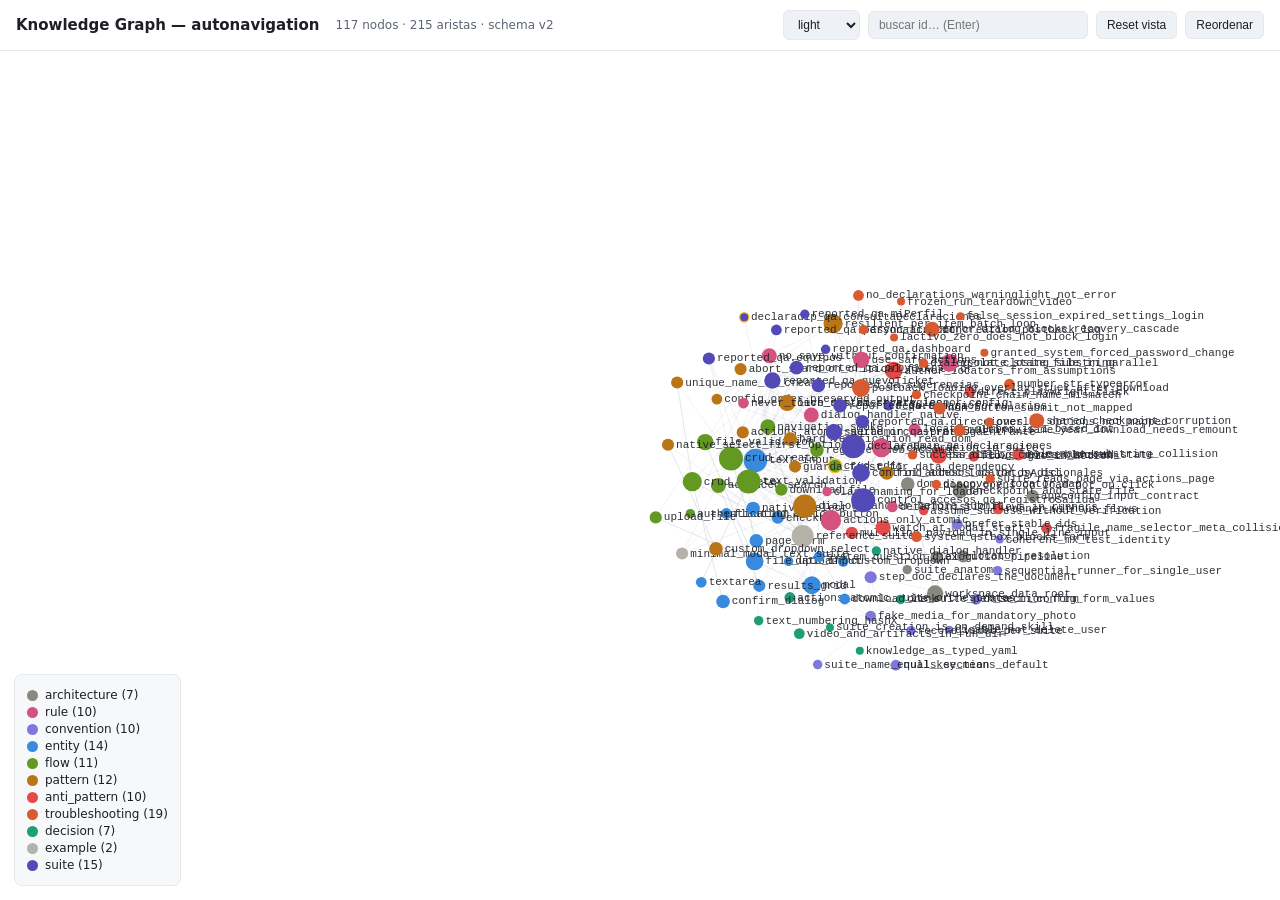
==== commit d4caa626: "publish: site (2d78106) [skip ci]" ====
--- a/graph.html
+++ b/graph.html
@@ -77,7 +77,7 @@
 </div>
 <script>
 /* ---- 1. DATA (inyectada por build_graph_html.py) ---- */
-const DATA = {"nodes": [{"id": "anti_pattern.assume_success_without_verification", "type": "anti_pattern", "name": "assume_success_without_verification", "description": "Antipatrón: no leer el estado real del DOM tras la acción", "status": "validated", "confidence": "verified", "version": null, "last_validated": "2026-06-17", "path": "knowledge/antipatterns/assume_success_without_verification.yaml"}, {"id": "anti_pattern.author_locators_from_assumptions", "type": "anti_pattern", "name": "author_locators_from_assumptions", "description": "Antipatrón: escribir locators/acciones desde suposiciones del DOM sin mapear en vivo", "status": "validated", "confidence": "verified", "version": null, "last_validated": "2026-06-26", "path": "knowledge/antipatterns/author_locators_from_assumptions.yaml"}, {"id": "anti_pattern.direct_playwright_click", "type": "anti_pattern", "name": "direct_playwright_click", "description": "Antipatrón: usar locator.click()/fill() en vez de safe_click/safe_fill", "status": "validated", "confidence": "verified", "version": null, "last_validated": "2026-06-17", "path": "knowledge/antipatterns/direct_playwright_click.yaml"}, {"id": "anti_pattern.flow_logic_in_actions", "type": "anti_pattern", "name": "flow_logic_in_actions", "description": "Antipatrón: mezclar orquestación con interacción", "status": "validated", "confidence": "verified", "version": null, "last_validated": "2026-06-17", "path": "knowledge/antipatterns/flow_logic_in_actions.yaml"}, {"id": "anti_pattern.fragile_name_selector_meta_collision", "type": "anti_pattern", "name": "fragile_name_selector_meta_collision", "description": "Antipatrón: selector por name sin prefijo de tag choca con <meta name=\"...\"> u otros", "status": "validated", "confidence": "verified", "version": null, "last_validated": "2026-06-17", "path": "knowledge/antipatterns/fragile_name_selector_meta_collision.yaml"}, {"id": "anti_pattern.multiline_payload_in_single_line_input", "type": "anti_pattern", "name": "multiline_payload_in_single_line_input", "description": "Antipatrón: inyectar payload multilínea en un input de una sola línea", "status": "validated", "confidence": "verified", "version": null, "last_validated": "2026-06-17", "path": "knowledge/antipatterns/multiline_payload_in_single_line_input.yaml"}, {"id": "anti_pattern.parallel_same_user_shared_state", "type": "anti_pattern", "name": "parallel_same_user_shared_state", "description": "Antipatrón: varios procesos con el mismo usuario comparten sesión y state_file", "status": "validated", "confidence": "verified", "version": null, "last_validated": "2026-06-17", "path": "knowledge/antipatterns/parallel_same_user_shared_state.yaml"}, {"id": "anti_pattern.role_name_substring_collision", "type": "anti_pattern", "name": "role_name_substring_collision", "description": "Antipatrón: get_by_role(name=...) por substring", "status": "validated", "confidence": "verified", "version": null, "last_validated": "2026-06-17", "path": "knowledge/antipatterns/role_name_substring_collision.yaml"}, {"id": "anti_pattern.runner_without_flows", "type": "anti_pattern", "name": "runner_without_flows", "description": "Antipatrón: invocar main.py sin --flows → usa last_run", "status": "validated", "confidence": "verified", "version": null, "last_validated": "2026-06-17", "path": "knowledge/antipatterns/runner_without_flows.yaml"}, {"id": "anti_pattern.watch_at_modal_start", "type": "anti_pattern", "name": "watch_at_modal_start", "description": "Antipatrón: watch_for_known_interruptions arrancado al inicio cierra el boton X (Cerrar) del propio modal de captura", "status": "validated", "confidence": "verified", "version": null, "last_validated": "2026-06-17", "path": "knowledge/antipatterns/watch_at_modal_start.yaml"}, {"id": "architecture.appconfig_input_contract", "type": "architecture", "name": "appconfig_input_contract", "description": "AppConfig es el contrato de entrada de una corrida y desde P5-M1 es serializable: to_dict/from_dict en framework/config/serialization.py y JSON Schema versionado en framework/config/appconfig.schema.json.", "status": "validated", "confidence": "high", "version": null, "last_validated": "2026-08-11", "path": "knowledge/architecture/appconfig_input_contract.yaml"}, {"id": "architecture.checkpoint_and_state_file", "type": "architecture", "name": "checkpoint_and_state_file", "description": "CheckpointManager usa state_file (<workspace>/checkpoints/auth_<user>_<run_id>.json) para guardar el punto del flujo; restore_to_checkpoint re-navega.", "status": "validated", "confidence": "high", "version": null, "last_validated": "2026-08-04", "path": "knowledge/architecture/checkpoint_and_state_file.yaml"}, {"id": "architecture.dom_discovery_locator_map", "type": "architecture", "name": "dom_discovery_locator_map", "description": "UIMapper.map_page descubre el DOM y persiste en <workspace>/locators/<sistema>/locator_map.json (indexado por URL); de ahí se copian locators a la suite.", "status": "validated", "confidence": "high", "version": null, "last_validated": "2026-08-04", "path": "knowledge/architecture/dom_discovery_locator_map.yaml"}, {"id": "architecture.execution_pipeline", "type": "architecture", "name": "execution_pipeline", "description": "Cadena de ejecución: runner.py:main → plugin_registry/plugin_loader → BaseSuite → Suite específica → SafeActions → SmartResolver → BrowserAdapter → motor (playwright).", "status": "validated", "confidence": "high", "version": null, "last_validated": "2026-08-11", "path": "knowledge/architecture/execution_pipeline.yaml"}, {"id": "architecture.locator_resolution", "type": "architecture", "name": "locator_resolution", "description": "SmartResolver soporta id, placeholder, role(+exact), label, text, alt, title, locator(CSS); UIMap aplica number como nth 1-based y devuelve un ElementRef (native + spec + key), que es la moneda que circula hasta SafeActions.", "status": "validated", "confidence": "high", "version": null, "last_validated": "2026-08-10", "path": "knowledge/architecture/locator_resolution.yaml"}, {"id": "architecture.suite_anatomy", "type": "architecture", "name": "suite_anatomy", "description": "Una suite = locators.json + actions.py + suite.py + config.yaml en plugins/<sistema>/<suite>/.", "status": "validated", "confidence": "high", "version": null, "last_validated": "2026-08-12", "path": "knowledge/architecture/suite_anatomy.yaml"}, {"id": "architecture.workspace_data_root", "type": "architecture", "name": "workspace_data_root", "description": "El workspace (AUTONAV_WORKSPACE) es la raíz ÚNICA de todo lo que el sistema escribe; plugins/ es entrada y el motor no escribe ahí.", "status": "validated", "confidence": "high", "version": null, "last_validated": "2026-08-04", "path": "knowledge/architecture/workspace_data_root.yaml"}, {"id": "convention.coherent_mx_test_identity", "type": "convention", "name": "coherent_mx_test_identity", "description": "Los RFC/CURP de datos de prueba se DERIVAN del nombre y la fecha de nacimiento con los algoritmos oficiales (homoclave y dígitos verificadores), nunca con letras al azar.", "status": "validated", "confidence": "verified", "version": null, "last_validated": "2026-07-24", "path": "knowledge/conventions/coherent_mx_test_identity.yaml"}, {"id": "convention.data_in_config_form_values", "type": "convention", "name": "data_in_config_form_values", "description": "Los datos de llenado viven en config.yaml (form.fields/values); actions leen self.config.form_values[\"key\"].", "status": "validated", "confidence": "high", "version": null, "last_validated": "2026-06-17", "path": "knowledge/conventions/data_in_config_form_values.yaml"}, {"id": "convention.disable_not_delete_user", "type": "convention", "name": "disable_not_delete_user", "description": "Los usuarios de declaradip NO se borran; se inhabilitan con baja lógica (dUsuario.lActivo = 0). \"Eliminar\" un usuario de prueba = inhabilitarlo.", "status": "validated", "confidence": "verified", "version": null, "last_validated": "2026-07-24", "path": "knowledge/conventions/disable_not_delete_user.yaml"}, {"id": "convention.fake_media_for_mandatory_photo", "type": "convention", "name": "fake_media_for_mandatory_photo", "description": "Formularios con foto/cámara obligatoria — habilitar browser_capabilities [fake_media] en el config de la suite y pulsar 'Tomar fotografía' (cámara sintética; funciona headless). Sin fake_media la cámara da NotFoundError y el submit se bloquea.", "status": "validated", "confidence": "high", "version": null, "last_validated": "2026-06-26", "path": "knowledge/conventions/fake_media_for_mandatory_photo.yaml"}, {"id": "convention.null_key_means_default", "type": "convention", "name": "null_key_means_default", "description": "En un config.yaml una clave escrita sin valor (`fields:`) significa \"por defecto\", nunca None: load_config lee todo con _cfg_get, que trata presente-con-None como ausente.", "status": "validated", "confidence": "high", "version": null, "last_validated": "2026-08-05", "path": "knowledge/conventions/null_key_means_default.yaml"}, {"id": "convention.prefer_stable_ids", "type": "convention", "name": "prefer_stable_ids", "description": "Preferir locators por id estable; placeholder/role+exact si no hay id; CSS como último recurso.", "status": "validated", "confidence": "high", "version": null, "last_validated": "2026-06-17", "path": "knowledge/conventions/prefer_stable_ids.yaml"}, {"id": "convention.record_video_per_suite", "type": "convention", "name": "record_video_per_suite", "description": "Activar record_video: true en el config.yaml de la suite para grabar la corrida.", "status": "validated", "confidence": "high", "version": null, "last_validated": "2026-06-17", "path": "knowledge/conventions/record_video_per_suite.yaml"}, {"id": "convention.sequential_runner_for_single_user", "type": "convention", "name": "sequential_runner_for_single_user", "description": "Para correr varias suites con un solo usuario, usar el runner SECUENCIAL (un navegador a la vez).", "status": "validated", "confidence": "high", "version": null, "last_validated": "2026-06-17", "path": "knowledge/conventions/sequential_runner_for_single_user.yaml"}, {"id": "convention.step_doc_declares_the_document", "type": "convention", "name": "step_doc_declares_the_document", "description": "Un paso de config.yaml declara en su bloque `doc:` lo que el documento de la corrida dirá de él: role (previo|caso), texto, esperado y estilo. Es opcional, pero un paso SIN `doc:` degrada a `previo`, así que una suite que no lo declare produce un documento sin un solo caso de prueba.", "status": "validated", "confidence": "high", "version": null, "last_validated": "2026-08-17", "path": "knowledge/conventions/step_doc_declares_the_document.yaml"}, {"id": "convention.suite_name_equals_section", "type": "convention", "name": "suite_name_equals_section", "description": "Nombrar la suite como la sección/funcionalidad (camelCase), p.ej. nuevoTicket, sugerencias.", "status": "validated", "confidence": "high", "version": null, "last_validated": "2026-06-17", "path": "knowledge/conventions/suite_name_equals_section.yaml"}, {"id": "decision.actions_atomic_suite_orchestrates", "type": "decision", "name": "actions_atomic_suite_orchestrates", "description": "actions.py solo interacciones atómicas; suite.py orquesta.", "status": "validated", "confidence": "high", "version": null, "last_validated": "2026-06-17", "path": "knowledge/decisions/actions_atomic_suite_orchestrates.yaml"}, {"id": "decision.knowledge_as_typed_yaml", "type": "decision", "name": "knowledge_as_typed_yaml", "description": "El conocimiento operativo se guarda como entradas YAML tipadas en knowledge/ (sección top-level), no como prosa.", "status": "validated", "confidence": "high", "version": null, "last_validated": "2026-06-17", "path": "knowledge/decisions/knowledge_as_typed_yaml.yaml"}, {"id": "decision.native_dialog_handler", "type": "decision", "name": "native_dialog_handler", "description": "Manejar diálogos con watch_for_known_interruptions (handler nativo), no código por diálogo.", "status": "validated", "confidence": "high", "version": null, "last_validated": "2026-06-17", "path": "knowledge/decisions/native_dialog_handler.yaml"}, {"id": "decision.one_suite_per_section_form", "type": "decision", "name": "one_suite_per_section_form", "description": "Una suite por sección/formulario; un formulario nuevo de la sección se anexa como flow.", "status": "validated", "confidence": "high", "version": null, "last_validated": "2026-06-17", "path": "knowledge/decisions/one_suite_per_section_form.yaml"}, {"id": "decision.suite_creation_is_on_demand_skill", "type": "decision", "name": "suite_creation_is_on_demand_skill", "description": "La creación de suites es on-demand vía la skill create-test-suite (Knowledge Architect), no una rutina agendada.", "status": "validated", "confidence": "high", "version": null, "last_validated": "2026-06-17", "path": "knowledge/decisions/suite_creation_is_on_demand_skill.yaml"}, {"id": "decision.text_numbering_hashX", "type": "decision", "name": "text_numbering_hashX", "description": "Numeración", "status": "validated", "confidence": "high", "version": null, "last_validated": "2026-06-17", "path": "knowledge/decisions/text_numbering_hashX.yaml"}, {"id": "decision.video_and_artifacts_in_run_dir", "type": "decision", "name": "video_and_artifacts_in_run_dir", "description": "Video (record_video) y capturas van en plugins/<sistema>/<suite>/artifacts/run_<id>/.", "status": "validated", "confidence": "high", "version": null, "last_validated": "2026-06-17", "path": "knowledge/decisions/video_and_artifacts_in_run_dir.yaml"}, {"id": "entity.checkbox", "type": "entity", "name": "checkbox", "description": "Casilla; puede venir marcada por defecto.", "status": "validated", "confidence": "high", "version": null, "last_validated": "2026-06-17", "path": "knowledge/entities/checkbox.yaml"}, {"id": "entity.confirm_dialog", "type": "entity", "name": "confirm_dialog", "description": "Dialogo de confirmacion (Cancelar / accion). Lo cierra el handler nativo.", "status": "validated", "confidence": "high", "version": null, "last_validated": "2026-06-17", "path": "knowledge/entities/confirm_dialog.yaml"}, {"id": "entity.custom_dropdown", "type": "entity", "name": "custom_dropdown", "description": "Dropdown custom (NO <select> nativo), p.ej. .CustomSelect_trigger; suele tener buscador y lista.", "status": "validated", "confidence": "high", "version": null, "last_validated": "2026-06-17", "path": "knowledge/entities/custom_dropdown.yaml"}, {"id": "entity.date_input", "type": "entity", "name": "date_input", "description": "input[type=date]; el valor se fija en formato ISO YYYY-MM-DD.", "status": "validated", "confidence": "high", "version": null, "last_validated": "2026-06-17", "path": "knowledge/entities/date_input.yaml"}, {"id": "entity.download_link", "type": "entity", "name": "download_link", "description": "Boton o enlace que dispara la descarga de un archivo (evento download de Playwright); no es un input[type=file].", "status": "validated", "confidence": "high", "version": null, "last_validated": "2026-07-06", "path": "knowledge/entities/download_link.yaml"}, {"id": "entity.file_upload", "type": "entity", "name": "file_upload", "description": "input[type=file] (a veces dropzone); se sube con set_input_files.", "status": "validated", "confidence": "high", "version": null, "last_validated": "2026-06-17", "path": "knowledge/entities/file_upload.yaml"}, {"id": "entity.floating_action_button", "type": "entity", "name": "floating_action_button", "description": "Boton flotante global que abre un modal (p.ej. enviar sugerencia).", "status": "validated", "confidence": "high", "version": null, "last_validated": "2026-06-17", "path": "knowledge/entities/floating_action_button.yaml"}, {"id": "entity.modal", "type": "entity", "name": "modal", "description": "Formulario en modal in-page: se abre por un trigger, se llena y se envia dentro; se cierra con su boton X 'Cerrar'.", "status": "validated", "confidence": "high", "version": null, "last_validated": "2026-06-17", "path": "knowledge/entities/modal.yaml"}, {"id": "entity.native_select", "type": "entity", "name": "native_select", "description": "Elemento <select> nativo.", "status": "validated", "confidence": "high", "version": null, "last_validated": "2026-06-17", "path": "knowledge/entities/native_select.yaml"}, {"id": "entity.page_form", "type": "entity", "name": "page_form", "description": "Formulario de pagina completa (no modal); el submit navega a /<entidad>/<id>.", "status": "validated", "confidence": "high", "version": null, "last_validated": "2026-06-17", "path": "knowledge/entities/page_form.yaml"}, {"id": "entity.results_grid", "type": "entity", "name": "results_grid", "description": "Grilla/lista de resultados con accion por fila (p.ej. 'Seleccionar').", "status": "validated", "confidence": "high", "version": null, "last_validated": "2026-06-17", "path": "knowledge/entities/results_grid.yaml"}, {"id": "entity.system_question_dialog", "type": "entity", "name": "system_question_dialog", "description": "Diálogo modal \"Pregunta del Sistema\" (Global_QstBox) de los portales ASP.NET; bloquea el formulario hasta responderse y su respuesta puede agregar o quitar campos.", "status": "validated", "confidence": "high", "version": null, "last_validated": "2026-07-24", "path": "knowledge/entities/system_question_dialog.yaml"}, {"id": "entity.text_input", "type": "entity", "name": "text_input", "description": "Input de una sola linea; payloads multilinea rompen la integridad de safe_fill.", "status": "validated", "confidence": "high", "version": null, "last_validated": "2026-06-17", "path": "knowledge/entities/text_input.yaml"}, {"id": "entity.textarea", "type": "entity", "name": "textarea", "description": "Campo de texto multilinea; tolera payloads con saltos de linea.", "status": "validated", "confidence": "high", "version": null, "last_validated": "2026-06-17", "path": "knowledge/entities/textarea.yaml"}, {"id": "example.minimal_modal_text_suite", "type": "example", "name": "minimal_modal_text_suite", "description": "Suite mínima de formulario modal con batería de texto.", "status": "validated", "confidence": "medium", "version": null, "last_validated": "2026-06-17", "path": "knowledge/examples/minimal_modal_text_suite.yaml"}, {"id": "example.reference_suites", "type": "example", "name": "reference_suites", "description": "Suites reales que ejemplifican cada patrón.", "status": "validated", "confidence": "medium", "version": null, "last_validated": "2026-06-17", "path": "knowledge/examples/reference_suites.yaml"}, {"id": "flow.advanced_search", "type": "flow", "name": "advanced_search", "description": "Buscar y seleccionar de una grilla, tipicamente en un modal de busqueda compartido.", "status": "validated", "confidence": "high", "version": null, "last_validated": "2026-06-17", "path": "knowledge/flows/advanced_search.yaml"}, {"id": "flow.authentication", "type": "flow", "name": "authentication", "description": "Login del sistema via strategies.py (popup <a>, Abrir_Login(), o inline segun el sistema).", "status": "validated", "confidence": "high", "version": null, "last_validated": "2026-06-17", "path": "knowledge/flows/authentication.yaml"}, {"id": "flow.crud_create", "type": "flow", "name": "crud_create", "description": "Escenario E2E de alta de una entidad. Variantes por entidad de captura (modal o pagina).", "status": "validated", "confidence": "high", "version": null, "last_validated": "2026-06-17", "path": "knowledge/flows/crud_create.yaml"}, {"id": "flow.crud_delete", "type": "flow", "name": "crud_delete", "description": "Baja logica (soft delete): Desactivar + confirmar y verificar estado 'Inactivo'/'Activar'.", "status": "validated", "confidence": "high", "version": null, "last_validated": "2026-06-17", "path": "knowledge/flows/crud_delete.yaml"}, {"id": "flow.crud_edit", "type": "flow", "name": "crud_edit", "description": "Escenario E2E de edicion de una entidad existente y guardado.", "status": "draft", "confidence": "low", "version": null, "last_validated": "2026-06-17", "path": "knowledge/flows/crud_edit.yaml"}, {"id": "flow.download_file", "type": "flow", "name": "download_file", "description": "Descargar un archivo (Playwright download event) y guardarlo en una carpeta destino.", "status": "validated", "confidence": "high", "version": null, "last_validated": "2026-07-06", "path": "knowledge/flows/download_file.yaml"}, {"id": "flow.file_validation", "type": "flow", "name": "file_validation", "description": "Bateria de archivos (FileFactory) - BaseSuite.execute_file_validation con N archivos/formatos.", "status": "validated", "confidence": "high", "version": null, "last_validated": "2026-06-17", "path": "knowledge/flows/file_validation.yaml"}, {"id": "flow.navigation_smoke", "type": "flow", "name": "navigation_smoke", "description": "Recorrer todas las secciones del sidebar (un flow por seccion) y mapear cada una.", "status": "validated", "confidence": "high", "version": null, "last_validated": "2026-06-17", "path": "knowledge/flows/navigation_smoke.yaml"}, {"id": "flow.register_web_account", "type": "flow", "name": "register_web_account", "description": "Alta de una cuenta NUEVA en el portal web (registro), sin pasar por el login del sistema; usado como fase web del alta de usuarios de prueba.", "status": "validated", "confidence": "high", "version": null, "last_validated": "2026-07-24", "path": "knowledge/flows/register_web_account.yaml"}, {"id": "flow.text_validation", "type": "flow", "name": "text_validation", "description": "Bateria de texto (PayloadFactory) con numeracion #.X - BaseSuite.execute_text_validations.", "status": "validated", "confidence": "high", "version": null, "last_validated": "2026-06-17", "path": "knowledge/flows/text_validation.yaml"}, {"id": "flow.upload_file", "type": "flow", "name": "upload_file", "description": "Subir uno o varios archivos a un control de carga.", "status": "validated", "confidence": "high", "version": null, "last_validated": "2026-06-17", "path": "knowledge/flows/upload_file.yaml"}, {"id": "pattern.abort_shard_on_critical_flow_error", "type": "pattern", "name": "abort_shard_on_critical_flow_error", "description": "En un lote data-driven (pattern.resilient_per_item_batch_loop), distinguir errores POR ITEM (recuperables, se sigue con el siguiente) de CriticalFlowError (navegador/sesion en estado irrecuperable, p.ej. net::ERR_INSUFFICIENT_RESOURCES) — estos ultimos deben abortar el shard COMPLETO de inmediato (marcando el resto de items como pendientes) en vez de seguir iterando, ya que todos los items restantes fallarian identico, desperdiciando minutos en reintentos garantizados a fallar.", "status": "validated", "confidence": "high", "version": null, "last_validated": "2026-07-07", "path": "knowledge/patterns/abort_shard_on_critical_flow_error.yaml"}, {"id": "pattern.actions_atomic_suite_orchestrates", "type": "pattern", "name": "actions_atomic_suite_orchestrates", "description": "Separación actions (verbos atómicos) / suite (orquestación).", "status": "validated", "confidence": "high", "version": null, "last_validated": "2026-06-17", "path": "knowledge/patterns/actions_atomic_suite_orchestrates.yaml"}, {"id": "pattern.config_order_preserved_output", "type": "pattern", "name": "config_order_preserved_output", "description": "Cuando varios procesos paralelos escriben resultados de un lote (PDFs, filas, etc.) a una carpeta compartida, el orden de la tabla/CSV final debe ser el orden de la lista de config.yaml (no el orden de finalizacion de los workers). Se logra dando a cada item un indice de posicion en config y haciendo que el paso de extraccion/consolidacion itere la config EN ORDEN, buscando el resultado de cada item, en vez de listar la carpeta de salida (alfabetico o por fecha de escritura).", "status": "validated", "confidence": "high", "version": null, "last_validated": "2026-07-07", "path": "knowledge/patterns/config_order_preserved_output.yaml"}, {"id": "pattern.custom_dropdown_select", "type": "pattern", "name": "custom_dropdown_select", "description": "Selección en dropdown custom (no <select>) — click trigger, (buscador si existe), click opción de la lista.", "status": "validated", "confidence": "high", "version": null, "last_validated": "2026-06-17", "path": "knowledge/patterns/custom_dropdown_select.yaml"}, {"id": "pattern.dialog_handler_before_submit", "type": "pattern", "name": "dialog_handler_before_submit", "description": "Lanzar watch_for_known_interruptions como task ANTES del submit y await tras él.", "status": "validated", "confidence": "high", "version": null, "last_validated": "2026-06-17", "path": "knowledge/patterns/dialog_handler_before_submit.yaml"}, {"id": "pattern.find_adhoc_locator_by_dsl", "type": "pattern", "name": "find_adhoc_locator_by_dsl", "description": "Elemento que no está en locators.json — self.page.find(type=..., value=...), no self.page.page con Playwright crudo.", "status": "validated", "confidence": "high", "version": null, "last_validated": "2026-08-06", "path": "knowledge/patterns/find_adhoc_locator_by_dsl.yaml"}, {"id": "pattern.guarda_first_for_data_dependency", "type": "pattern", "name": "guarda_first_for_data_dependency", "description": "Si un flujo necesita un registro existente (p.ej. el check-out necesita una visita registrada) y el entorno no lo tiene, créalo primero (GUARDA puntual) y luego ejercita el flujo objetivo sobre ese dato.", "status": "validated", "confidence": "medium", "version": null, "last_validated": "2026-06-26", "path": "knowledge/patterns/guarda_first_for_data_dependency.yaml"}, {"id": "pattern.hard_verification_read_dom", "type": "pattern", "name": "hard_verification_read_dom", "description": "Verificar leyendo el valor real del DOM (getElementById().value / is_checked() / texto del select), no asumir.", "status": "validated", "confidence": "high", "version": null, "last_validated": "2026-06-17", "path": "knowledge/patterns/hard_verification_read_dom.yaml"}, {"id": "pattern.live_dom_discovery_loop", "type": "pattern", "name": "live_dom_discovery_loop", "description": "Descubrir el DOM en vivo ANTES de fijar locators — instrumentar map_page tras CADA navegación, correr headless, e inspeccionar locator_map.json + screenshots; iterar (descubrir → ajustar → re-correr).", "status": "validated", "confidence": "high", "version": null, "last_validated": "2026-06-26", "path": "knowledge/patterns/live_dom_discovery_loop.yaml"}, {"id": "pattern.native_select_first_option", "type": "pattern", "name": "native_select_first_option", "description": "<select> nativo — select_option con la primera opción de valor no vacío (saltar placeholders \"— Seleccionar —\").", "status": "validated", "confidence": "high", "version": null, "last_validated": "2026-06-17", "path": "knowledge/patterns/native_select_first_option.yaml"}, {"id": "pattern.resilient_per_item_batch_loop", "type": "pattern", "name": "resilient_per_item_batch_loop", "description": "Para una suite que itera una lista larga de claves de negocio (p.ej. RFCs), envolver cada item en try/except propio con recuperacion best-effort (incluye el handler nativo de dialogos) y registrar progreso atomico por item, para que un item problematico no aborte el resto del lote ni deje una barra de progreso \"congelada\" sin explicacion.", "status": "validated", "confidence": "high", "version": null, "last_validated": "2026-07-07", "path": "knowledge/patterns/resilient_per_item_batch_loop.yaml"}, {"id": "pattern.unique_name_on_create", "type": "pattern", "name": "unique_name_on_create", "description": "Generar nombre único (timestamp) al crear para poder localizar/borrar el registro luego.", "status": "validated", "confidence": "high", "version": null, "last_validated": "2026-06-17", "path": "knowledge/patterns/unique_name_on_create.yaml"}, {"id": "rule.actions_only_atomic", "type": "rule", "name": "actions_only_atomic", "description": "actions.py contiene solo interacciones atómicas de UI (click/fill/select/upload).", "status": "validated", "confidence": "high", "version": null, "last_validated": "2026-06-17", "path": "knowledge/rules/actions_only_atomic.yaml"}, {"id": "rule.class_naming_for_loader", "type": "rule", "name": "class_naming_for_loader", "description": "La clase de actions debe terminar en \"Actions\" y la de suite en \"Suite\".", "status": "validated", "confidence": "high", "version": null, "last_validated": "2026-06-17", "path": "knowledge/rules/class_naming_for_loader.yaml"}, {"id": "rule.deterministic_flows_in_runners", "type": "rule", "name": "deterministic_flows_in_runners", "description": "Los runners deben pasar --flows EXPLÍCITO por suite (no depender de last_run).", "status": "validated", "confidence": "high", "version": null, "last_validated": "2026-06-17", "path": "knowledge/rules/deterministic_flows_in_runners.yaml"}, {"id": "rule.dialog_handler_native", "type": "rule", "name": "dialog_handler_native", "description": "Para diálogos/interrupciones usar watch_for_known_interruptions, no código a medida.", "status": "validated", "confidence": "high", "version": null, "last_validated": "2026-06-17", "path": "knowledge/rules/dialog_handler_native.yaml"}, {"id": "rule.isolate_state_file_in_parallel", "type": "rule", "name": "isolate_state_file_in_parallel", "description": "El aislamiento del state_file en ejecución concurrente lo hace el framework (run_id); NO derives el state_file a mano en código nuevo.", "status": "validated", "confidence": "high", "version": null, "last_validated": "2026-08-03", "path": "knowledge/rules/isolate_state_file_in_parallel.yaml"}, {"id": "rule.locator_number_is_1_based_int", "type": "rule", "name": "locator_number_is_1_based_int", "description": "El campo \"number\" de un locator es nth 1-based y debe ser entero.", "status": "validated", "confidence": "high", "version": null, "last_validated": "2026-06-17", "path": "knowledge/rules/locator_number_is_1_based_int.yaml"}, {"id": "rule.never_touch_system_strategies_or_config", "type": "rule", "name": "never_touch_system_strategies_or_config", "description": "No modificar strategies.py, config.yaml ni plugin.yaml del SISTEMA (plugins/<sistema>/).", "status": "validated", "confidence": "high", "version": null, "last_validated": "2026-08-12", "path": "knowledge/rules/never_touch_system_strategies_or_config.yaml"}, {"id": "rule.no_save_without_confirmation", "type": "rule", "name": "no_save_without_confirmation", "description": "No pulsar Guardar/Enviar sin confirmar que la sección DEBE persistir (registrar GUARDA/NO GUARDA).", "status": "validated", "confidence": "high", "version": null, "last_validated": "2026-06-17", "path": "knowledge/rules/no_save_without_confirmation.yaml"}, {"id": "rule.orchestration_in_suite", "type": "rule", "name": "orchestration_in_suite", "description": "suite.py orquesta orden, condicionales, verificación, checkpoints e interpretación.", "status": "validated", "confidence": "high", "version": null, "last_validated": "2026-06-17", "path": "knowledge/rules/orchestration_in_suite.yaml"}, {"id": "rule.use_safe_actions", "type": "rule", "name": "use_safe_actions", "description": "Usar los verbos de SafeActions (no la API cruda del motor desde la suite).", "status": "validated", "confidence": "high", "version": null, "last_validated": "2026-08-10", "path": "knowledge/rules/use_safe_actions.yaml"}, {"id": "suite.control_accesos_qa.datosAdicionales", "type": "suite", "name": "control_accesos_qa.datosAdicionales", "description": "Sección 'Datos adicionales' de una nueva visita — Tipo de Visita + Lugar de Ingreso (dropdowns) + Características (chips de accesibilidad); no pulsa Registrar visita (NO GUARDA). Mapeada en vivo.", "status": "validated", "confidence": "medium", "version": 1, "last_validated": "2026-06-25", "path": "knowledge/suites/control_accesos_qa.datosAdicionales.yaml"}, {"id": "suite.control_accesos_qa.registroSalida", "type": "suite", "name": "control_accesos_qa.registroSalida", "description": "Check-out de visita end-to-end (GUARDA-first). Registra una visita (autorizador por autocomplete + invitado + foto fake_media; GUARDA), aterriza en su detalle y pulsa 'Marcar salida' (GUARDA); verificación dura — el botón desaparece. Validada en vivo.", "status": "validated", "confidence": "high", "version": 1, "last_validated": "2026-06-26", "path": "knowledge/suites/control_accesos_qa.registroSalida.yaml"}, {"id": "suite.declaradip_qa.consultaDeclaraciones", "type": "suite", "name": "declaradip_qa.consultaDeclaraciones", "description": "Navegacion+busqueda en DeclaraDip; bloqueada por login pendiente.", "status": "draft", "confidence": "low", "version": 1, "last_validated": "2026-06-17", "path": "knowledge/suites/declaradip_qa.consultaDeclaraciones.yaml"}, {"id": "suite.declaradmin_qa.declaraciones", "type": "suite", "name": "declaradmin_qa.declaraciones", "description": "Busca declarantes por RFC (form.values.declaraciones = pares {rfc, anio}, deduplicados) en Declaraciones -> Consulta de Declaraciones, entra al registro (icono lupa+ 'Consultar Declaraciones'), ubica la(s) fila(s) del grid cuyo \"Ejercicio\" == anio (puede haber mas de una, p.ej. Inicial/Modificacion el mismo año) y descarga su Version Publica a artifacts/declaraciones_pdf/<rfc>_<anio>/ (carpeta FIJA y compartida, no por run_<id>). NO GUARDA (solo lectura). Soporta lotes grandes (100+ pares) en paralelo via tools/run_declaraciones_parallel.py (sharding round-robin + reintento por item + pantalla de progreso tools/serve_progress.py); el orden final de tools/extract_declaraciones_pdf.py es el de config.yaml, no el de ejecucion (pattern.config_order_preserved_output). Mapeada y validada en vivo.", "status": "validated", "confidence": "high", "version": 5, "last_validated": "2026-07-07", "path": "knowledge/suites/declaradmin_qa.declaraciones.yaml"}, {"id": "suite.reported_qa.dashboard", "type": "suite", "name": "reported_qa.dashboard", "description": "Smoke de navegacion de las 14 secciones de Reported.", "status": "validated", "confidence": "high", "version": 1, "last_validated": "2026-06-17", "path": "knowledge/suites/reported_qa.dashboard.yaml"}, {"id": "suite.reported_qa.direcciones", "type": "suite", "name": "reported_qa.direcciones", "description": "Crear direccion (modal) + texto.", "status": "validated", "confidence": "high", "version": 1, "last_validated": "2026-06-17", "path": "knowledge/suites/reported_qa.direcciones.yaml"}, {"id": "suite.reported_qa.equipos", "type": "suite", "name": "reported_qa.equipos", "description": "Crear equipo (modal) + texto.", "status": "validated", "confidence": "high", "version": 1, "last_validated": "2026-06-17", "path": "knowledge/suites/reported_qa.equipos.yaml"}, {"id": "suite.reported_qa.formularios", "type": "suite", "name": "reported_qa.formularios", "description": "Seccion de configuracion de formularios (navegacion; NO guarda).", "status": "validated", "confidence": "high", "version": 1, "last_validated": "2026-06-17", "path": "knowledge/suites/reported_qa.formularios.yaml"}, {"id": "suite.reported_qa.miPerfil", "type": "suite", "name": "reported_qa.miPerfil", "description": "Editar perfil (NO guarda).", "status": "validated", "confidence": "high", "version": 1, "last_validated": "2026-06-17", "path": "knowledge/suites/reported_qa.miPerfil.yaml"}, {"id": "suite.reported_qa.nuevoTicket", "type": "suite", "name": "reported_qa.nuevoTicket", "description": "Alta de ticket (pagina) + bateria de texto + archivos.", "status": "validated", "confidence": "high", "version": 1, "last_validated": "2026-06-17", "path": "knowledge/suites/reported_qa.nuevoTicket.yaml"}, {"id": "suite.reported_qa.personalizacion", "type": "suite", "name": "reported_qa.personalizacion", "description": "Personalizacion (texto del logo + archivo de logo); NO guarda.", "status": "validated", "confidence": "high", "version": 1, "last_validated": "2026-06-17", "path": "knowledge/suites/reported_qa.personalizacion.yaml"}, {"id": "suite.reported_qa.proyectos", "type": "suite", "name": "reported_qa.proyectos", "description": "Crear proyecto (modal) + baja logica (persistencia) + texto.", "status": "validated", "confidence": "high", "version": 1, "last_validated": "2026-06-17", "path": "knowledge/suites/reported_qa.proyectos.yaml"}, {"id": "suite.reported_qa.sugerencias", "type": "suite", "name": "reported_qa.sugerencias", "description": "Enviar sugerencia (modal por boton flotante) + bateria de texto.", "status": "validated", "confidence": "high", "version": 1, "last_validated": "2026-06-17", "path": "knowledge/suites/reported_qa.sugerencias.yaml"}, {"id": "suite.reported_qa.usuarios", "type": "suite", "name": "reported_qa.usuarios", "description": "Crear usuario (modal, direccion via dropdown custom) + texto.", "status": "validated", "confidence": "high", "version": 1, "last_validated": "2026-06-17", "path": "knowledge/suites/reported_qa.usuarios.yaml"}, {"id": "suite.saeradmin_qa.prorrogaEntrante", "type": "suite", "name": "saeradmin_qa.prorrogaEntrante", "description": "Solicitud 'Entrega de Comision' (modal) con busqueda de actores y fechas; no pulsa Guardar.", "status": "validated", "confidence": "high", "version": 1, "last_validated": "2026-06-17", "path": "knowledge/suites/saeradmin_qa.prorrogaEntrante.yaml"}, {"id": "troubleshooting.async_account_creation_postback_lag", "type": "troubleshooting", "name": "async_account_creation_postback_lag", "description": "Problema: una consulta DB inmediatamente después de finalizar un alta web no encuentra el registro recién creado — causa: la escritura ocurre en un postback asíncrono que aún no termina cuando el código ya volvió del navegador", "status": "validated", "confidence": "verified", "version": null, "last_validated": "2026-07-24", "path": "knowledge/troubleshooting/async_account_creation_postback_lag.yaml"}, {"id": "troubleshooting.checkpoint_chain_name_mismatch", "type": "troubleshooting", "name": "checkpoint_chain_name_mismatch", "description": "Problema: un flow deja de ejecutarse tras renombrarlo — causa: se actualizó FLOW_MAP y el bloque if pero NO la asignación checkpoint='…' que encadena desde el paso anterior", "status": "validated", "confidence": "verified", "version": null, "last_validated": "2026-06-26", "path": "knowledge/troubleshooting/checkpoint_chain_name_mismatch.yaml"}, {"id": "troubleshooting.dialog_not_closing_substring", "type": "troubleshooting", "name": "dialog_not_closing_substring", "description": "Problema: diálogo de éxito no se cierra; SAFE_CLICK timeout entre casos — causa: known_interruption_candidates sin exact → \"Cerrar\" choca con \"Cerrar notificaciones\" (strict mode)", "status": "validated", "confidence": "verified", "version": null, "last_validated": "2026-06-17", "path": "knowledge/troubleshooting/dialog_not_closing_substring.yaml"}, {"id": "troubleshooting.error_dialog_blocks_recovery_cascade", "type": "troubleshooting", "name": "error_dialog_blocks_recovery_cascade", "description": "Problema: un dialogo de sistema (p.ej. #Global_MsgBox \"Mensaje del Sistema\", disparado por un error de servidor durante una descarga) cubre toda la pantalla e intercepta CUALQUIER click, incluido el menu lateral; si la logica de recuperacion tras un error no lo cierra, cada RFC/registro siguiente en el mismo lote falla identico (cascada), no solo el que origino el error", "status": "validated", "confidence": "verified", "version": null, "last_validated": "2026-07-07", "path": "knowledge/troubleshooting/error_dialog_blocks_recovery_cascade.yaml"}, {"id": "troubleshooting.false_session_expired_settings_login", "type": "troubleshooting", "name": "false_session_expired_settings_login", "description": "Problema: SESSION_EXPIRED falso en /settings/login (bucle de recovery) — causa: runtime_guardian detecta /login por substring; /settings/login colisiona", "status": "validated", "confidence": "verified", "version": null, "last_validated": "2026-06-17", "path": "knowledge/troubleshooting/false_session_expired_settings_login.yaml"}, {"id": "troubleshooting.frozen_run_teardown_video", "type": "troubleshooting", "name": "frozen_run_teardown_video", "description": "Problema: la suite termina (SUITE_COMPLETED) pero el proceso no sale; Chrome vivo; runner \"congelado\" — causa: context.close()/browser.close() con record_video se cuelga al finalizar el video", "status": "validated", "confidence": "verified", "version": null, "last_validated": "2026-06-17", "path": "knowledge/troubleshooting/frozen_run_teardown_video.yaml"}, {"id": "troubleshooting.granted_system_forced_password_change", "type": "troubleshooting", "name": "granted_system_forced_password_change", "description": "Problema: un usuario de prueba al que solo se le OTORGÓ acceso a un sistema (SIAC.uUsuarioSistema, sin registro propio) no puede entrar con su contraseña definitiva — causa: su contraseña inicial en ese sistema es su RFC y el primer login FUERZA un cambio; solución: flujo activate (login con RFC → resolve_password_change → cerrar MsgBox → re-login)", "status": "validated", "confidence": "verified", "version": null, "last_validated": "2026-07-31", "path": "knowledge/troubleshooting/granted_system_forced_password_change.yaml"}, {"id": "troubleshooting.lactivo_zero_does_not_block_login", "type": "troubleshooting", "name": "lactivo_zero_does_not_block_login", "description": "Hallazgo: en declaradip, dUsuario.lActivo=0 (\"inhabilitado\") NO impide el login — la cuenta entra igual hasta /Index. Además el sistema auto-inhabilita las cuentas recién creadas a los pocos minutos.", "status": "validated", "confidence": "verified", "version": null, "last_validated": "2026-08-07", "path": "knowledge/troubleshooting/lactivo_zero_does_not_block_login.yaml"}, {"id": "troubleshooting.multirow_same_year_download_needs_remount", "type": "troubleshooting", "name": "multirow_same_year_download_needs_remount", "description": "Problema: al descargar 2+ archivos seguidos del MISMO registro/modal (p.ej. dos filas con el mismo \"Ejercicio\": Inicial y Modificacion), la segunda descarga se atora — o el click queda interceptado por un spinner de \"procesando\" que el sitio no limpia solo, o el click \"pasa\" pero el evento download nunca dispara (el servidor sigue ocupado con la peticion anterior y descarta la siguiente en silencio)", "status": "validated", "confidence": "verified", "version": null, "last_validated": "2026-07-07", "path": "knowledge/troubleshooting/multirow_same_year_download_needs_remount.yaml"}, {"id": "troubleshooting.no_declarations_warninglight_not_error", "type": "troubleshooting", "name": "no_declarations_warninglight_not_error", "description": "Problema: un RFC existe en la busqueda (tiene fila de resultado) pero la persona no ha presentado NINGUNA declaracion (usuarios de prueba del sitio); abrir su registro y esperar el grid de declaraciones da timeout, en vez de un SKIP limpio, porque el grid nunca aparece", "status": "validated", "confidence": "verified", "version": null, "last_validated": "2026-07-07", "path": "knowledge/troubleshooting/no_declarations_warninglight_not_error.yaml"}, {"id": "troubleshooting.non_button_submit_not_mapped", "type": "troubleshooting", "name": "non_button_submit_not_mapped", "description": "Problema: get_by_role('button', name='Registrar visita') no resuelve y el mapper no lo capturó — causa: el control no es role=button (elemento estilizado) y/o su accessible name no coincide exacto; los deshabilitados no se mapean hasta validar el form", "status": "validated", "confidence": "verified", "version": null, "last_validated": "2026-06-26", "path": "knowledge/troubleshooting/non_button_submit_not_mapped.yaml"}, {"id": "troubleshooting.number_str_typeerror", "type": "troubleshooting", "name": "number_str_typeerror", "description": "Problema: TypeError: unsupported operand type(s) for -: 'str' and 'int' al resolver un locator con number — causa: UIMap hacía int(number - 1) con number string", "status": "validated", "confidence": "verified", "version": null, "last_validated": "2026-06-17", "path": "knowledge/troubleshooting/number_str_typeerror.yaml"}, {"id": "troubleshooting.overlay_options_not_mapped", "type": "troubleshooting", "name": "overlay_options_not_mapped", "description": "Problema: opciones de autocomplete/mat-select (cdk-overlay) no aparecen en locator_map.json y a veces el dropdown viene vacío en QA — causa: el extractor no traversa overlays fuera del árbol; el catálogo QA puede no tener datos", "status": "validated", "confidence": "verified", "version": null, "last_validated": "2026-06-26", "path": "knowledge/troubleshooting/overlay_options_not_mapped.yaml"}, {"id": "troubleshooting.popup_opens_on_load_not_on_click", "type": "troubleshooting", "name": "popup_opens_on_load_not_on_click", "description": "Problema: context.expect_page() da timeout al clickear el acceso de la landing — causa: el onload ya abrió el popup (ValidaNavegador -> Abrir_Login) y la ventana tiene nombre fijo, así que nunca se emite un evento page nuevo", "status": "validated", "confidence": "verified", "version": null, "last_validated": "2026-07-24", "path": "knowledge/troubleshooting/popup_opens_on_load_not_on_click.yaml"}, {"id": "troubleshooting.postback_loading_overlay_stuck_after_download", "type": "troubleshooting", "name": "postback_loading_overlay_stuck_after_download", "description": "Problema: tras click en un enlace/boton de descarga, el overlay de carga del sitio (ASP.NET UpdatePanel) queda visible para siempre y bloquea cualquier click posterior — causa: el overlay se oculta al recibir la respuesta ajax del postback, pero una descarga de archivo (Content-Disposition: attachment) nunca dispara ese callback", "status": "validated", "confidence": "verified", "version": null, "last_validated": "2026-07-06", "path": "knowledge/troubleshooting/postback_loading_overlay_stuck_after_download.yaml"}, {"id": "troubleshooting.shared_checkpoint_corruption", "type": "troubleshooting", "name": "shared_checkpoint_corruption", "description": "Problema: TODO falla de repente con JSONDecodeError: Extra data; persiste aunque corras de a una — causa: varios procesos del mismo usuario escriben el mismo auth_<user>.json (checkpoint) → JSON corrupto", "status": "validated", "confidence": "verified", "version": null, "last_validated": "2026-08-03", "path": "knowledge/troubleshooting/shared_checkpoint_corruption.yaml"}, {"id": "troubleshooting.success_dialog_counts_blocked", "type": "troubleshooting", "name": "success_dialog_counts_blocked", "description": "Problema: casos exitosos de texto se reportan como \"blocked\" — causa: el diálogo de ÉXITO es una interrupción conocida; el watch lo cierra y return await watch devuelve True", "status": "validated", "confidence": "verified", "version": null, "last_validated": "2026-06-17", "path": "knowledge/troubleshooting/success_dialog_counts_blocked.yaml"}, {"id": "troubleshooting.suite_reads_page_via_actions_page", "type": "troubleshooting", "name": "suite_reads_page_via_actions_page", "description": "Problema: AttributeError '…Suite' object has no attribute 'page' al leer el DOM desde la suite — causa: BaseSuite no expone self.page (solo recibe actions)", "status": "validated", "confidence": "verified", "version": null, "last_validated": "2026-06-26", "path": "knowledge/troubleshooting/suite_reads_page_via_actions_page.yaml"}, {"id": "troubleshooting.system_qstbox_blocks_form", "type": "troubleshooting", "name": "system_qstbox_blocks_form", "description": "Problema: el formulario se ve llenable en el dump del DOM pero la interacción no avanza — causa: un QstBox (\"Pregunta del Sistema\") se monta encima al cargar la pantalla y debe responderse antes de tocar el form", "status": "validated", "confidence": "verified", "version": null, "last_validated": "2026-07-24", "path": "knowledge/troubleshooting/system_qstbox_blocks_form.yaml"}], "edges": [{"from": "anti_pattern.assume_success_without_verification", "predicate": "see_also", "to": "pattern.hard_verification_read_dom"}, {"from": "anti_pattern.author_locators_from_assumptions", "predicate": "see_also", "to": "pattern.live_dom_discovery_loop"}, {"from": "anti_pattern.author_locators_from_assumptions", "predicate": "see_also", "to": "architecture.dom_discovery_locator_map"}, {"from": "anti_pattern.direct_playwright_click", "predicate": "see_also", "to": "rule.use_safe_actions"}, {"from": "anti_pattern.flow_logic_in_actions", "predicate": "see_also", "to": "rule.actions_only_atomic"}, {"from": "anti_pattern.flow_logic_in_actions", "predicate": "see_also", "to": "rule.orchestration_in_suite"}, {"from": "anti_pattern.multiline_payload_in_single_line_input", "predicate": "see_also", "to": "flow.text_validation"}, {"from": "anti_pattern.parallel_same_user_shared_state", "predicate": "see_also", "to": "rule.isolate_state_file_in_parallel"}, {"from": "anti_pattern.parallel_same_user_shared_state", "predicate": "see_also", "to": "troubleshooting.shared_checkpoint_corruption"}, {"from": "anti_pattern.runner_without_flows", "predicate": "see_also", "to": "rule.deterministic_flows_in_runners"}, {"from": "anti_pattern.watch_at_modal_start", "predicate": "see_also", "to": "pattern.dialog_handler_before_submit"}, {"from": "architecture.appconfig_input_contract", "predicate": "see_also", "to": "architecture.execution_pipeline"}, {"from": "architecture.appconfig_input_contract", "predicate": "see_also", "to": "architecture.workspace_data_root"}, {"from": "architecture.appconfig_input_contract", "predicate": "see_also", "to": "architecture.checkpoint_and_state_file"}, {"from": "architecture.checkpoint_and_state_file", "predicate": "see_also", "to": "rule.isolate_state_file_in_parallel"}, {"from": "architecture.checkpoint_and_state_file", "predicate": "see_also", "to": "troubleshooting.shared_checkpoint_corruption"}, {"from": "architecture.checkpoint_and_state_file", "predicate": "see_also", "to": "architecture.workspace_data_root"}, {"from": "architecture.dom_discovery_locator_map", "predicate": "see_also", "to": "architecture.workspace_data_root"}, {"from": "architecture.execution_pipeline", "predicate": "see_also", "to": "rule.actions_only_atomic"}, {"from": "architecture.execution_pipeline", "predicate": "see_also", "to": "rule.orchestration_in_suite"}, {"from": "architecture.locator_resolution", "predicate": "see_also", "to": "rule.locator_number_is_1_based_int"}, {"from": "architecture.locator_resolution", "predicate": "see_also", "to": "anti_pattern.fragile_name_selector_meta_collision"}, {"from": "architecture.locator_resolution", "predicate": "see_also", "to": "anti_pattern.role_name_substring_collision"}, {"from": "architecture.suite_anatomy", "predicate": "see_also", "to": "rule.class_naming_for_loader"}, {"from": "architecture.workspace_data_root", "predicate": "see_also", "to": "architecture.checkpoint_and_state_file"}, {"from": "architecture.workspace_data_root", "predicate": "see_also", "to": "architecture.dom_discovery_locator_map"}, {"from": "convention.fake_media_for_mandatory_photo", "predicate": "see_also", "to": "entity.file_upload"}, {"from": "convention.null_key_means_default", "predicate": "see_also", "to": "convention.data_in_config_form_values"}, {"from": "convention.prefer_stable_ids", "predicate": "see_also", "to": "anti_pattern.fragile_name_selector_meta_collision"}, {"from": "convention.record_video_per_suite", "predicate": "justified_by", "to": "decision.video_and_artifacts_in_run_dir"}, {"from": "convention.sequential_runner_for_single_user", "predicate": "see_also", "to": "anti_pattern.parallel_same_user_shared_state"}, {"from": "convention.step_doc_declares_the_document", "predicate": "see_also", "to": "convention.null_key_means_default"}, {"from": "convention.step_doc_declares_the_document", "predicate": "see_also", "to": "convention.data_in_config_form_values"}, {"from": "convention.step_doc_declares_the_document", "predicate": "see_also", "to": "rule.orchestration_in_suite"}, {"from": "convention.suite_name_equals_section", "predicate": "justified_by", "to": "decision.one_suite_per_section_form"}, {"from": "decision.actions_atomic_suite_orchestrates", "predicate": "see_also", "to": "rule.actions_only_atomic"}, {"from": "decision.actions_atomic_suite_orchestrates", "predicate": "see_also", "to": "rule.orchestration_in_suite"}, {"from": "decision.native_dialog_handler", "predicate": "see_also", "to": "rule.dialog_handler_native"}, {"from": "decision.text_numbering_hashX", "predicate": "see_also", "to": "flow.text_validation"}, {"from": "entity.confirm_dialog", "predicate": "applies", "to": "pattern.dialog_handler_before_submit"}, {"from": "entity.confirm_dialog", "predicate": "see_also", "to": "flow.crud_delete"}, {"from": "entity.custom_dropdown", "predicate": "applies", "to": "pattern.custom_dropdown_select"}, {"from": "entity.download_link", "predicate": "see_also", "to": "entity.file_upload"}, {"from": "entity.file_upload", "predicate": "see_also", "to": "flow.file_validation"}, {"from": "entity.file_upload", "predicate": "see_also", "to": "flow.upload_file"}, {"from": "entity.floating_action_button", "predicate": "see_also", "to": "entity.modal"}, {"from": "entity.modal", "predicate": "applies", "to": "pattern.dialog_handler_before_submit"}, {"from": "entity.modal", "predicate": "must_avoid", "to": "anti_pattern.watch_at_modal_start"}, {"from": "entity.modal", "predicate": "see_also", "to": "entity.confirm_dialog"}, {"from": "entity.native_select", "predicate": "applies", "to": "pattern.native_select_first_option"}, {"from": "entity.page_form", "predicate": "see_also", "to": "flow.crud_create"}, {"from": "entity.results_grid", "predicate": "see_also", "to": "flow.advanced_search"}, {"from": "entity.system_question_dialog", "predicate": "watch_for", "to": "troubleshooting.system_qstbox_blocks_form"}, {"from": "entity.text_input", "predicate": "must_avoid", "to": "anti_pattern.multiline_payload_in_single_line_input"}, {"from": "entity.textarea", "predicate": "see_also", "to": "flow.text_validation"}, {"from": "example.minimal_modal_text_suite", "predicate": "see_also", "to": "flow.crud_create"}, {"from": "example.minimal_modal_text_suite", "predicate": "see_also", "to": "flow.text_validation"}, {"from": "example.minimal_modal_text_suite", "predicate": "see_also", "to": "pattern.dialog_handler_before_submit"}, {"from": "example.reference_suites", "predicate": "see_also", "to": "flow.crud_create"}, {"from": "example.reference_suites", "predicate": "see_also", "to": "pattern.custom_dropdown_select"}, {"from": "example.reference_suites", "predicate": "see_also", "to": "flow.crud_delete"}, {"from": "example.reference_suites", "predicate": "see_also", "to": "flow.navigation_smoke"}, {"from": "flow.advanced_search", "predicate": "composes", "to": "entity.modal"}, {"from": "flow.advanced_search", "predicate": "composes", "to": "entity.results_grid"}, {"from": "flow.advanced_search", "predicate": "see_also", "to": "example.reference_suites"}, {"from": "flow.authentication", "predicate": "must_follow", "to": "rule.never_touch_system_strategies_or_config"}, {"from": "flow.crud_create", "predicate": "composes", "to": "entity.modal"}, {"from": "flow.crud_create", "predicate": "composes", "to": "entity.page_form"}, {"from": "flow.crud_create", "predicate": "applies", "to": "pattern.dialog_handler_before_submit"}, {"from": "flow.crud_create", "predicate": "applies", "to": "pattern.unique_name_on_create"}, {"from": "flow.crud_create", "predicate": "must_follow", "to": "rule.no_save_without_confirmation"}, {"from": "flow.crud_create", "predicate": "must_follow", "to": "rule.actions_only_atomic"}, {"from": "flow.crud_create", "predicate": "must_avoid", "to": "anti_pattern.watch_at_modal_start"}, {"from": "flow.crud_create", "predicate": "see_also", "to": "example.reference_suites"}, {"from": "flow.crud_delete", "predicate": "composes", "to": "entity.confirm_dialog"}, {"from": "flow.crud_delete", "predicate": "applies", "to": "pattern.unique_name_on_create"}, {"from": "flow.crud_delete", "predicate": "applies", "to": "pattern.hard_verification_read_dom"}, {"from": "flow.crud_delete", "predicate": "see_also", "to": "example.reference_suites"}, {"from": "flow.crud_edit", "predicate": "composes", "to": "entity.modal"}, {"from": "flow.crud_edit", "predicate": "composes", "to": "entity.text_input"}, {"from": "flow.crud_edit", "predicate": "must_follow", "to": "rule.no_save_without_confirmation"}, {"from": "flow.download_file", "predicate": "composes", "to": "entity.download_link"}, {"from": "flow.download_file", "predicate": "watch_for", "to": "troubleshooting.postback_loading_overlay_stuck_after_download"}, {"from": "flow.file_validation", "predicate": "composes", "to": "entity.file_upload"}, {"from": "flow.file_validation", "predicate": "see_also", "to": "example.reference_suites"}, {"from": "flow.navigation_smoke", "predicate": "see_also", "to": "example.reference_suites"}, {"from": "flow.register_web_account", "predicate": "composes", "to": "entity.system_question_dialog"}, {"from": "flow.register_web_account", "predicate": "watch_for", "to": "troubleshooting.popup_opens_on_load_not_on_click"}, {"from": "flow.register_web_account", "predicate": "watch_for", "to": "troubleshooting.system_qstbox_blocks_form"}, {"from": "flow.register_web_account", "predicate": "watch_for", "to": "troubleshooting.async_account_creation_postback_lag"}, {"from": "flow.text_validation", "predicate": "composes", "to": "entity.textarea"}, {"from": "flow.text_validation", "predicate": "applies", "to": "pattern.dialog_handler_before_submit"}, {"from": "flow.text_validation", "predicate": "must_follow", "to": "rule.dialog_handler_native"}, {"from": "flow.text_validation", "predicate": "must_avoid", "to": "anti_pattern.multiline_payload_in_single_line_input"}, {"from": "flow.text_validation", "predicate": "must_avoid", "to": "anti_pattern.watch_at_modal_start"}, {"from": "flow.text_validation", "predicate": "see_also", "to": "example.reference_suites"}, {"from": "flow.upload_file", "predicate": "composes", "to": "entity.file_upload"}, {"from": "flow.upload_file", "predicate": "composes", "to": "flow.file_validation"}, {"from": "pattern.abort_shard_on_critical_flow_error", "predicate": "see_also", "to": "pattern.resilient_per_item_batch_loop"}, {"from": "pattern.abort_shard_on_critical_flow_error", "predicate": "see_also", "to": "troubleshooting.postback_loading_overlay_stuck_after_download"}, {"from": "pattern.actions_atomic_suite_orchestrates", "predicate": "must_follow", "to": "rule.actions_only_atomic"}, {"from": "pattern.actions_atomic_suite_orchestrates", "predicate": "must_follow", "to": "rule.orchestration_in_suite"}, {"from": "pattern.config_order_preserved_output", "predicate": "see_also", "to": "pattern.resilient_per_item_batch_loop"}, {"from": "pattern.custom_dropdown_select", "predicate": "see_also", "to": "pattern.native_select_first_option"}, {"from": "pattern.dialog_handler_before_submit", "predicate": "must_follow", "to": "rule.dialog_handler_native"}, {"from": "pattern.dialog_handler_before_submit", "predicate": "must_avoid", "to": "anti_pattern.watch_at_modal_start"}, {"from": "pattern.find_adhoc_locator_by_dsl", "predicate": "must_follow", "to": "rule.use_safe_actions"}, {"from": "pattern.find_adhoc_locator_by_dsl", "predicate": "must_avoid", "to": "anti_pattern.direct_playwright_click"}, {"from": "pattern.find_adhoc_locator_by_dsl", "predicate": "see_also", "to": "anti_pattern.author_locators_from_assumptions"}, {"from": "pattern.guarda_first_for_data_dependency", "predicate": "see_also", "to": "flow.crud_create"}, {"from": "pattern.guarda_first_for_data_dependency", "predicate": "see_also", "to": "rule.no_save_without_confirmation"}, {"from": "pattern.hard_verification_read_dom", "predicate": "must_follow", "to": "rule.orchestration_in_suite"}, {"from": "pattern.live_dom_discovery_loop", "predicate": "must_avoid", "to": "anti_pattern.author_locators_from_assumptions"}, {"from": "pattern.live_dom_discovery_loop", "predicate": "see_also", "to": "architecture.dom_discovery_locator_map"}, {"from": "pattern.native_select_first_option", "predicate": "see_also", "to": "pattern.custom_dropdown_select"}, {"from": "pattern.resilient_per_item_batch_loop", "predicate": "must_follow", "to": "rule.isolate_state_file_in_parallel"}, {"from": "pattern.resilient_per_item_batch_loop", "predicate": "see_also", "to": "troubleshooting.error_dialog_blocks_recovery_cascade"}, {"from": "pattern.resilient_per_item_batch_loop", "predicate": "see_also", "to": "troubleshooting.postback_loading_overlay_stuck_after_download"}, {"from": "pattern.resilient_per_item_batch_loop", "predicate": "see_also", "to": "anti_pattern.parallel_same_user_shared_state"}, {"from": "pattern.unique_name_on_create", "predicate": "see_also", "to": "flow.crud_delete"}, {"from": "rule.actions_only_atomic", "predicate": "see_also", "to": "rule.orchestration_in_suite"}, {"from": "rule.actions_only_atomic", "predicate": "see_also", "to": "pattern.actions_atomic_suite_orchestrates"}, {"from": "rule.deterministic_flows_in_runners", "predicate": "see_also", "to": "anti_pattern.runner_without_flows"}, {"from": "rule.dialog_handler_native", "predicate": "see_also", "to": "pattern.dialog_handler_before_submit"}, {"from": "rule.dialog_handler_native", "predicate": "see_also", "to": "rule.use_safe_actions"}, {"from": "rule.isolate_state_file_in_parallel", "predicate": "see_also", "to": "troubleshooting.shared_checkpoint_corruption"}, {"from": "rule.isolate_state_file_in_parallel", "predicate": "see_also", "to": "anti_pattern.parallel_same_user_shared_state"}, {"from": "rule.locator_number_is_1_based_int", "predicate": "see_also", "to": "troubleshooting.number_str_typeerror"}, {"from": "rule.orchestration_in_suite", "predicate": "see_also", "to": "rule.actions_only_atomic"}, {"from": "rule.use_safe_actions", "predicate": "see_also", "to": "pattern.dialog_handler_before_submit"}, {"from": "rule.use_safe_actions", "predicate": "see_also", "to": "pattern.find_adhoc_locator_by_dsl"}, {"from": "suite.control_accesos_qa.datosAdicionales", "predicate": "composes", "to": "entity.page_form"}, {"from": "suite.control_accesos_qa.datosAdicionales", "predicate": "composes", "to": "entity.native_select"}, {"from": "suite.control_accesos_qa.datosAdicionales", "predicate": "composes", "to": "entity.checkbox"}, {"from": "suite.control_accesos_qa.datosAdicionales", "predicate": "must_follow", "to": "rule.no_save_without_confirmation"}, {"from": "suite.control_accesos_qa.datosAdicionales", "predicate": "applies", "to": "pattern.live_dom_discovery_loop"}, {"from": "suite.control_accesos_qa.datosAdicionales", "predicate": "must_avoid", "to": "anti_pattern.author_locators_from_assumptions"}, {"from": "suite.control_accesos_qa.datosAdicionales", "predicate": "watch_for", "to": "troubleshooting.overlay_options_not_mapped"}, {"from": "suite.control_accesos_qa.registroSalida", "predicate": "composes", "to": "flow.crud_create"}, {"from": "suite.control_accesos_qa.registroSalida", "predicate": "composes", "to": "entity.page_form"}, {"from": "suite.control_accesos_qa.registroSalida", "predicate": "composes", "to": "entity.text_input"}, {"from": "suite.control_accesos_qa.registroSalida", "predicate": "composes", "to": "entity.file_upload"}, {"from": "suite.control_accesos_qa.registroSalida", "predicate": "applies", "to": "pattern.hard_verification_read_dom"}, {"from": "suite.control_accesos_qa.registroSalida", "predicate": "applies", "to": "pattern.live_dom_discovery_loop"}, {"from": "suite.control_accesos_qa.registroSalida", "predicate": "applies", "to": "pattern.guarda_first_for_data_dependency"}, {"from": "suite.control_accesos_qa.registroSalida", "predicate": "should_follow", "to": "convention.fake_media_for_mandatory_photo"}, {"from": "suite.control_accesos_qa.registroSalida", "predicate": "must_avoid", "to": "anti_pattern.author_locators_from_assumptions"}, {"from": "suite.control_accesos_qa.registroSalida", "predicate": "watch_for", "to": "troubleshooting.non_button_submit_not_mapped"}, {"from": "suite.control_accesos_qa.registroSalida", "predicate": "watch_for", "to": "troubleshooting.suite_reads_page_via_actions_page"}, {"from": "suite.control_accesos_qa.registroSalida", "predicate": "watch_for", "to": "troubleshooting.checkpoint_chain_name_mismatch"}, {"from": "suite.declaradip_qa.consultaDeclaraciones", "predicate": "composes", "to": "flow.navigation_smoke"}, {"from": "suite.declaradmin_qa.declaraciones", "predicate": "composes", "to": "entity.results_grid"}, {"from": "suite.declaradmin_qa.declaraciones", "predicate": "composes", "to": "flow.download_file"}, {"from": "suite.declaradmin_qa.declaraciones", "predicate": "applies", "to": "pattern.live_dom_discovery_loop"}, {"from": "suite.declaradmin_qa.declaraciones", "predicate": "applies", "to": "pattern.resilient_per_item_batch_loop"}, {"from": "suite.declaradmin_qa.declaraciones", "predicate": "applies", "to": "pattern.config_order_preserved_output"}, {"from": "suite.declaradmin_qa.declaraciones", "predicate": "applies", "to": "pattern.abort_shard_on_critical_flow_error"}, {"from": "suite.declaradmin_qa.declaraciones", "predicate": "must_follow", "to": "rule.never_touch_system_strategies_or_config"}, {"from": "suite.declaradmin_qa.declaraciones", "predicate": "must_follow", "to": "rule.actions_only_atomic"}, {"from": "suite.declaradmin_qa.declaraciones", "predicate": "must_follow", "to": "rule.use_safe_actions"}, {"from": "suite.declaradmin_qa.declaraciones", "predicate": "must_follow", "to": "rule.isolate_state_file_in_parallel"}, {"from": "suite.declaradmin_qa.declaraciones", "predicate": "must_avoid", "to": "anti_pattern.author_locators_from_assumptions"}, {"from": "suite.declaradmin_qa.declaraciones", "predicate": "watch_for", "to": "troubleshooting.postback_loading_overlay_stuck_after_download"}, {"from": "suite.declaradmin_qa.declaraciones", "predicate": "watch_for", "to": "troubleshooting.error_dialog_blocks_recovery_cascade"}, {"from": "suite.declaradmin_qa.declaraciones", "predicate": "watch_for", "to": "troubleshooting.multirow_same_year_download_needs_remount"}, {"from": "suite.declaradmin_qa.declaraciones", "predicate": "watch_for", "to": "troubleshooting.no_declarations_warninglight_not_error"}, {"from": "suite.reported_qa.dashboard", "predicate": "composes", "to": "flow.navigation_smoke"}, {"from": "suite.reported_qa.direcciones", "predicate": "composes", "to": "flow.crud_create"}, {"from": "suite.reported_qa.direcciones", "predicate": "composes", "to": "flow.text_validation"}, {"from": "suite.reported_qa.direcciones", "predicate": "composes", "to": "entity.text_input"}, {"from": "suite.reported_qa.direcciones", "predicate": "composes", "to": "entity.checkbox"}, {"from": "suite.reported_qa.equipos", "predicate": "composes", "to": "flow.crud_create"}, {"from": "suite.reported_qa.equipos", "predicate": "composes", "to": "flow.text_validation"}, {"from": "suite.reported_qa.equipos", "predicate": "composes", "to": "entity.text_input"}, {"from": "suite.reported_qa.formularios", "predicate": "composes", "to": "flow.navigation_smoke"}, {"from": "suite.reported_qa.miPerfil", "predicate": "composes", "to": "flow.crud_edit"}, {"from": "suite.reported_qa.nuevoTicket", "predicate": "composes", "to": "flow.crud_create"}, {"from": "suite.reported_qa.nuevoTicket", "predicate": "composes", "to": "flow.text_validation"}, {"from": "suite.reported_qa.nuevoTicket", "predicate": "composes", "to": "flow.file_validation"}, {"from": "suite.reported_qa.nuevoTicket", "predicate": "composes", "to": "entity.text_input"}, {"from": "suite.reported_qa.nuevoTicket", "predicate": "composes", "to": "entity.native_select"}, {"from": "suite.reported_qa.nuevoTicket", "predicate": "composes", "to": "entity.checkbox"}, {"from": "suite.reported_qa.personalizacion", "predicate": "composes", "to": "flow.file_validation"}, {"from": "suite.reported_qa.personalizacion", "predicate": "composes", "to": "entity.text_input"}, {"from": "suite.reported_qa.proyectos", "predicate": "composes", "to": "flow.crud_create"}, {"from": "suite.reported_qa.proyectos", "predicate": "composes", "to": "flow.crud_delete"}, {"from": "suite.reported_qa.proyectos", "predicate": "composes", "to": "flow.text_validation"}, {"from": "suite.reported_qa.proyectos", "predicate": "composes", "to": "entity.text_input"}, {"from": "suite.reported_qa.sugerencias", "predicate": "composes", "to": "flow.crud_create"}, {"from": "suite.reported_qa.sugerencias", "predicate": "composes", "to": "flow.text_validation"}, {"from": "suite.reported_qa.sugerencias", "predicate": "composes", "to": "entity.floating_action_button"}, {"from": "suite.reported_qa.sugerencias", "predicate": "composes", "to": "entity.text_input"}, {"from": "suite.reported_qa.usuarios", "predicate": "composes", "to": "flow.crud_create"}, {"from": "suite.reported_qa.usuarios", "predicate": "composes", "to": "flow.text_validation"}, {"from": "suite.reported_qa.usuarios", "predicate": "composes", "to": "entity.text_input"}, {"from": "suite.reported_qa.usuarios", "predicate": "composes", "to": "entity.custom_dropdown"}, {"from": "suite.saeradmin_qa.prorrogaEntrante", "predicate": "composes", "to": "flow.crud_create"}, {"from": "suite.saeradmin_qa.prorrogaEntrante", "predicate": "composes", "to": "flow.advanced_search"}, {"from": "suite.saeradmin_qa.prorrogaEntrante", "predicate": "composes", "to": "entity.text_input"}, {"from": "suite.saeradmin_qa.prorrogaEntrante", "predicate": "composes", "to": "entity.date_input"}, {"from": "suite.saeradmin_qa.prorrogaEntrante", "predicate": "composes", "to": "entity.native_select"}, {"from": "suite.saeradmin_qa.prorrogaEntrante", "predicate": "must_follow", "to": "rule.no_save_without_confirmation"}, {"from": "troubleshooting.dialog_not_closing_substring", "predicate": "see_also", "to": "anti_pattern.role_name_substring_collision"}, {"from": "troubleshooting.error_dialog_blocks_recovery_cascade", "predicate": "see_also", "to": "troubleshooting.postback_loading_overlay_stuck_after_download"}, {"from": "troubleshooting.error_dialog_blocks_recovery_cascade", "predicate": "see_also", "to": "pattern.resilient_per_item_batch_loop"}, {"from": "troubleshooting.multirow_same_year_download_needs_remount", "predicate": "see_also", "to": "troubleshooting.postback_loading_overlay_stuck_after_download"}, {"from": "troubleshooting.multirow_same_year_download_needs_remount", "predicate": "see_also", "to": "troubleshooting.error_dialog_blocks_recovery_cascade"}, {"from": "troubleshooting.no_declarations_warninglight_not_error", "predicate": "see_also", "to": "troubleshooting.postback_loading_overlay_stuck_after_download"}, {"from": "troubleshooting.non_button_submit_not_mapped", "predicate": "see_also", "to": "anti_pattern.role_name_substring_collision"}, {"from": "troubleshooting.non_button_submit_not_mapped", "predicate": "see_also", "to": "convention.prefer_stable_ids"}, {"from": "troubleshooting.number_str_typeerror", "predicate": "see_also", "to": "rule.locator_number_is_1_based_int"}, {"from": "troubleshooting.shared_checkpoint_corruption", "predicate": "see_also", "to": "rule.isolate_state_file_in_parallel"}, {"from": "troubleshooting.shared_checkpoint_corruption", "predicate": "see_also", "to": "anti_pattern.parallel_same_user_shared_state"}, {"from": "troubleshooting.success_dialog_counts_blocked", "predicate": "see_also", "to": "pattern.dialog_handler_before_submit"}], "reverse": {"anti_pattern.author_locators_from_assumptions": {"avoided_by": ["pattern.live_dom_discovery_loop", "suite.control_accesos_qa.datosAdicionales", "suite.control_accesos_qa.registroSalida", "suite.declaradmin_qa.declaraciones"], "see_also": ["pattern.find_adhoc_locator_by_dsl"]}, "anti_pattern.direct_playwright_click": {"avoided_by": ["pattern.find_adhoc_locator_by_dsl"]}, "anti_pattern.fragile_name_selector_meta_collision": {"see_also": ["architecture.locator_resolution", "convention.prefer_stable_ids"]}, "anti_pattern.multiline_payload_in_single_line_input": {"avoided_by": ["entity.text_input", "flow.text_validation"]}, "anti_pattern.parallel_same_user_shared_state": {"see_also": ["convention.sequential_runner_for_single_user", "pattern.resilient_per_item_batch_loop", "rule.isolate_state_file_in_parallel", "troubleshooting.shared_checkpoint_corruption"]}, "anti_pattern.role_name_substring_collision": {"see_also": ["architecture.locator_resolution", "troubleshooting.dialog_not_closing_substring", "troubleshooting.non_button_submit_not_mapped"]}, "anti_pattern.runner_without_flows": {"see_also": ["rule.deterministic_flows_in_runners"]}, "anti_pattern.watch_at_modal_start": {"avoided_by": ["entity.modal", "flow.crud_create", "flow.text_validation", "pattern.dialog_handler_before_submit"]}, "architecture.checkpoint_and_state_file": {"see_also": ["architecture.appconfig_input_contract", "architecture.workspace_data_root"]}, "architecture.dom_discovery_locator_map": {"see_also": ["anti_pattern.author_locators_from_assumptions", "architecture.workspace_data_root", "pattern.live_dom_discovery_loop"]}, "architecture.execution_pipeline": {"see_also": ["architecture.appconfig_input_contract"]}, "architecture.workspace_data_root": {"see_also": ["architecture.appconfig_input_contract", "architecture.checkpoint_and_state_file", "architecture.dom_discovery_locator_map"]}, "convention.data_in_config_form_values": {"see_also": ["convention.null_key_means_default", "convention.step_doc_declares_the_document"]}, "convention.fake_media_for_mandatory_photo": {"followed_by": ["suite.control_accesos_qa.registroSalida"]}, "convention.null_key_means_default": {"see_also": ["convention.step_doc_declares_the_document"]}, "convention.prefer_stable_ids": {"see_also": ["troubleshooting.non_button_submit_not_mapped"]}, "decision.one_suite_per_section_form": {"justifies": ["convention.suite_name_equals_section"]}, "decision.video_and_artifacts_in_run_dir": {"justifies": ["convention.record_video_per_suite"]}, "entity.checkbox": {"composed_by": ["suite.control_accesos_qa.datosAdicionales", "suite.reported_qa.direcciones", "suite.reported_qa.nuevoTicket"]}, "entity.confirm_dialog": {"composed_by": ["flow.crud_delete"], "see_also": ["entity.modal"]}, "entity.custom_dropdown": {"composed_by": ["suite.reported_qa.usuarios"]}, "entity.date_input": {"composed_by": ["suite.saeradmin_qa.prorrogaEntrante"]}, "entity.download_link": {"composed_by": ["flow.download_file"]}, "entity.file_upload": {"composed_by": ["flow.file_validation", "flow.upload_file", "suite.control_accesos_qa.registroSalida"], "see_also": ["convention.fake_media_for_mandatory_photo", "entity.download_link"]}, "entity.floating_action_button": {"composed_by": ["suite.reported_qa.sugerencias"]}, "entity.modal": {"composed_by": ["flow.advanced_search", "flow.crud_create", "flow.crud_edit"], "see_also": ["entity.floating_action_button"]}, "entity.native_select": {"composed_by": ["suite.control_accesos_qa.datosAdicionales", "suite.reported_qa.nuevoTicket", "suite.saeradmin_qa.prorrogaEntrante"]}, "entity.page_form": {"composed_by": ["flow.crud_create", "suite.control_accesos_qa.datosAdicionales", "suite.control_accesos_qa.registroSalida"]}, "entity.results_grid": {"composed_by": ["flow.advanced_search", "suite.declaradmin_qa.declaraciones"]}, "entity.system_question_dialog": {"composed_by": ["flow.register_web_account"]}, "entity.text_input": {"composed_by": ["flow.crud_edit", "suite.control_accesos_qa.registroSalida", "suite.reported_qa.direcciones", "suite.reported_qa.equipos", "suite.reported_qa.nuevoTicket", "suite.reported_qa.personalizacion", "suite.reported_qa.proyectos", "suite.reported_qa.sugerencias", "suite.reported_qa.usuarios", "suite.saeradmin_qa.prorrogaEntrante"]}, "entity.textarea": {"composed_by": ["flow.text_validation"]}, "example.reference_suites": {"see_also": ["flow.advanced_search", "flow.crud_create", "flow.crud_delete", "flow.file_validation", "flow.navigation_smoke", "flow.text_validation"]}, "flow.advanced_search": {"composed_by": ["suite.saeradmin_qa.prorrogaEntrante"], "see_also": ["entity.results_grid"]}, "flow.crud_create": {"composed_by": ["suite.control_accesos_qa.registroSalida", "suite.reported_qa.direcciones", "suite.reported_qa.equipos", "suite.reported_qa.nuevoTicket", "suite.reported_qa.proyectos", "suite.reported_qa.sugerencias", "suite.reported_qa.usuarios", "suite.saeradmin_qa.prorrogaEntrante"], "see_also": ["entity.page_form", "example.minimal_modal_text_suite", "example.reference_suites", "pattern.guarda_first_for_data_dependency"]}, "flow.crud_delete": {"composed_by": ["suite.reported_qa.proyectos"], "see_also": ["entity.confirm_dialog", "example.reference_suites", "pattern.unique_name_on_create"]}, "flow.crud_edit": {"composed_by": ["suite.reported_qa.miPerfil"]}, "flow.download_file": {"composed_by": ["suite.declaradmin_qa.declaraciones"]}, "flow.file_validation": {"composed_by": ["flow.upload_file", "suite.reported_qa.nuevoTicket", "suite.reported_qa.personalizacion"], "see_also": ["entity.file_upload"]}, "flow.navigation_smoke": {"composed_by": ["suite.declaradip_qa.consultaDeclaraciones", "suite.reported_qa.dashboard", "suite.reported_qa.formularios"], "see_also": ["example.reference_suites"]}, "flow.text_validation": {"composed_by": ["suite.reported_qa.direcciones", "suite.reported_qa.equipos", "suite.reported_qa.nuevoTicket", "suite.reported_qa.proyectos", "suite.reported_qa.sugerencias", "suite.reported_qa.usuarios"], "see_also": ["anti_pattern.multiline_payload_in_single_line_input", "decision.text_numbering_hashX", "entity.textarea", "example.minimal_modal_text_suite"]}, "flow.upload_file": {"see_also": ["entity.file_upload"]}, "pattern.abort_shard_on_critical_flow_error": {"applied_by": ["suite.declaradmin_qa.declaraciones"]}, "pattern.actions_atomic_suite_orchestrates": {"see_also": ["rule.actions_only_atomic"]}, "pattern.config_order_preserved_output": {"applied_by": ["suite.declaradmin_qa.declaraciones"]}, "pattern.custom_dropdown_select": {"applied_by": ["entity.custom_dropdown"], "see_also": ["example.reference_suites", "pattern.native_select_first_option"]}, "pattern.dialog_handler_before_submit": {"applied_by": ["entity.confirm_dialog", "entity.modal", "flow.crud_create", "flow.text_validation"], "see_also": ["anti_pattern.watch_at_modal_start", "example.minimal_modal_text_suite", "rule.dialog_handler_native", "rule.use_safe_actions", "troubleshooting.success_dialog_counts_blocked"]}, "pattern.find_adhoc_locator_by_dsl": {"see_also": ["rule.use_safe_actions"]}, "pattern.guarda_first_for_data_dependency": {"applied_by": ["suite.control_accesos_qa.registroSalida"]}, "pattern.hard_verification_read_dom": {"applied_by": ["flow.crud_delete", "suite.control_accesos_qa.registroSalida"], "see_also": ["anti_pattern.assume_success_without_verification"]}, "pattern.live_dom_discovery_loop": {"applied_by": ["suite.control_accesos_qa.datosAdicionales", "suite.control_accesos_qa.registroSalida", "suite.declaradmin_qa.declaraciones"], "see_also": ["anti_pattern.author_locators_from_assumptions"]}, "pattern.native_select_first_option": {"applied_by": ["entity.native_select"], "see_also": ["pattern.custom_dropdown_select"]}, "pattern.resilient_per_item_batch_loop": {"applied_by": ["suite.declaradmin_qa.declaraciones"], "see_also": ["pattern.abort_shard_on_critical_flow_error", "pattern.config_order_preserved_output", "troubleshooting.error_dialog_blocks_recovery_cascade"]}, "pattern.unique_name_on_create": {"applied_by": ["flow.crud_create", "flow.crud_delete"]}, "rule.actions_only_atomic": {"enforced_by": ["flow.crud_create", "pattern.actions_atomic_suite_orchestrates", "suite.declaradmin_qa.declaraciones"], "see_also": ["anti_pattern.flow_logic_in_actions", "architecture.execution_pipeline", "decision.actions_atomic_suite_orchestrates", "rule.orchestration_in_suite"]}, "rule.class_naming_for_loader": {"see_also": ["architecture.suite_anatomy"]}, "rule.deterministic_flows_in_runners": {"see_also": ["anti_pattern.runner_without_flows"]}, "rule.dialog_handler_native": {"enforced_by": ["flow.text_validation", "pattern.dialog_handler_before_submit"], "see_also": ["decision.native_dialog_handler"]}, "rule.isolate_state_file_in_parallel": {"enforced_by": ["pattern.resilient_per_item_batch_loop", "suite.declaradmin_qa.declaraciones"], "see_also": ["anti_pattern.parallel_same_user_shared_state", "architecture.checkpoint_and_state_file", "troubleshooting.shared_checkpoint_corruption"]}, "rule.locator_number_is_1_based_int": {"see_also": ["architecture.locator_resolution", "troubleshooting.number_str_typeerror"]}, "rule.never_touch_system_strategies_or_config": {"enforced_by": ["flow.authentication", "suite.declaradmin_qa.declaraciones"]}, "rule.no_save_without_confirmation": {"enforced_by": ["flow.crud_create", "flow.crud_edit", "suite.control_accesos_qa.datosAdicionales", "suite.saeradmin_qa.prorrogaEntrante"], "see_also": ["pattern.guarda_first_for_data_dependency"]}, "rule.orchestration_in_suite": {"enforced_by": ["pattern.actions_atomic_suite_orchestrates", "pattern.hard_verification_read_dom"], "see_also": ["anti_pattern.flow_logic_in_actions", "architecture.execution_pipeline", "convention.step_doc_declares_the_document", "decision.actions_atomic_suite_orchestrates", "rule.actions_only_atomic"]}, "rule.use_safe_actions": {"enforced_by": ["pattern.find_adhoc_locator_by_dsl", "suite.declaradmin_qa.declaraciones"], "see_also": ["anti_pattern.direct_playwright_click", "rule.dialog_handler_native"]}, "troubleshooting.async_account_creation_postback_lag": {"watched_by": ["flow.register_web_account"]}, "troubleshooting.checkpoint_chain_name_mismatch": {"watched_by": ["suite.control_accesos_qa.registroSalida"]}, "troubleshooting.error_dialog_blocks_recovery_cascade": {"see_also": ["pattern.resilient_per_item_batch_loop", "troubleshooting.multirow_same_year_download_needs_remount"], "watched_by": ["suite.declaradmin_qa.declaraciones"]}, "troubleshooting.multirow_same_year_download_needs_remount": {"watched_by": ["suite.declaradmin_qa.declaraciones"]}, "troubleshooting.no_declarations_warninglight_not_error": {"watched_by": ["suite.declaradmin_qa.declaraciones"]}, "troubleshooting.non_button_submit_not_mapped": {"watched_by": ["suite.control_accesos_qa.registroSalida"]}, "troubleshooting.number_str_typeerror": {"see_also": ["rule.locator_number_is_1_based_int"]}, "troubleshooting.overlay_options_not_mapped": {"watched_by": ["suite.control_accesos_qa.datosAdicionales"]}, "troubleshooting.popup_opens_on_load_not_on_click": {"watched_by": ["flow.register_web_account"]}, "troubleshooting.postback_loading_overlay_stuck_after_download": {"see_also": ["pattern.abort_shard_on_critical_flow_error", "pattern.resilient_per_item_batch_loop", "troubleshooting.error_dialog_blocks_recovery_cascade", "troubleshooting.multirow_same_year_download_needs_remount", "troubleshooting.no_declarations_warninglight_not_error"], "watched_by": ["flow.download_file", "suite.declaradmin_qa.declaraciones"]}, "troubleshooting.shared_checkpoint_corruption": {"see_also": ["anti_pattern.parallel_same_user_shared_state", "architecture.checkpoint_and_state_file", "rule.isolate_state_file_in_parallel"]}, "troubleshooting.suite_reads_page_via_actions_page": {"watched_by": ["suite.control_accesos_qa.registroSalida"]}, "troubleshooting.system_qstbox_blocks_form": {"watched_by": ["entity.system_question_dialog", "flow.register_web_account"]}}, "forward": {"anti_pattern.assume_success_without_verification": {"see_also": ["pattern.hard_verification_read_dom"]}, "anti_pattern.author_locators_from_assumptions": {"see_also": ["pattern.live_dom_discovery_loop", "architecture.dom_discovery_locator_map"]}, "anti_pattern.direct_playwright_click": {"see_also": ["rule.use_safe_actions"]}, "anti_pattern.flow_logic_in_actions": {"see_also": ["rule.actions_only_atomic", "rule.orchestration_in_suite"]}, "anti_pattern.multiline_payload_in_single_line_input": {"see_also": ["flow.text_validation"]}, "anti_pattern.parallel_same_user_shared_state": {"see_also": ["rule.isolate_state_file_in_parallel", "troubleshooting.shared_checkpoint_corruption"]}, "anti_pattern.runner_without_flows": {"see_also": ["rule.deterministic_flows_in_runners"]}, "anti_pattern.watch_at_modal_start": {"see_also": ["pattern.dialog_handler_before_submit"]}, "architecture.appconfig_input_contract": {"see_also": ["architecture.execution_pipeline", "architecture.workspace_data_root", "architecture.checkpoint_and_state_file"]}, "architecture.checkpoint_and_state_file": {"see_also": ["rule.isolate_state_file_in_parallel", "troubleshooting.shared_checkpoint_corruption", "architecture.workspace_data_root"]}, "architecture.dom_discovery_locator_map": {"see_also": ["architecture.workspace_data_root"]}, "architecture.execution_pipeline": {"see_also": ["rule.actions_only_atomic", "rule.orchestration_in_suite"]}, "architecture.locator_resolution": {"see_also": ["rule.locator_number_is_1_based_int", "anti_pattern.fragile_name_selector_meta_collision", "anti_pattern.role_name_substring_collision"]}, "architecture.suite_anatomy": {"see_also": ["rule.class_naming_for_loader"]}, "architecture.workspace_data_root": {"see_also": ["architecture.checkpoint_and_state_file", "architecture.dom_discovery_locator_map"]}, "convention.fake_media_for_mandatory_photo": {"see_also": ["entity.file_upload"]}, "convention.null_key_means_default": {"see_also": ["convention.data_in_config_form_values"]}, "convention.prefer_stable_ids": {"see_also": ["anti_pattern.fragile_name_selector_meta_collision"]}, "convention.record_video_per_suite": {"justified_by": ["decision.video_and_artifacts_in_run_dir"]}, "convention.sequential_runner_for_single_user": {"see_also": ["anti_pattern.parallel_same_user_shared_state"]}, "convention.step_doc_declares_the_document": {"see_also": ["convention.null_key_means_default", "convention.data_in_config_form_values", "rule.orchestration_in_suite"]}, "convention.suite_name_equals_section": {"justified_by": ["decision.one_suite_per_section_form"]}, "decision.actions_atomic_suite_orchestrates": {"see_also": ["rule.actions_only_atomic", "rule.orchestration_in_suite"]}, "decision.native_dialog_handler": {"see_also": ["rule.dialog_handler_native"]}, "decision.text_numbering_hashX": {"see_also": ["flow.text_validation"]}, "entity.confirm_dialog": {"applies": ["pattern.dialog_handler_before_submit"], "see_also": ["flow.crud_delete"]}, "entity.custom_dropdown": {"applies": ["pattern.custom_dropdown_select"]}, "entity.download_link": {"see_also": ["entity.file_upload"]}, "entity.file_upload": {"see_also": ["flow.file_validation", "flow.upload_file"]}, "entity.floating_action_button": {"see_also": ["entity.modal"]}, "entity.modal": {"applies": ["pattern.dialog_handler_before_submit"], "must_avoid": ["anti_pattern.watch_at_modal_start"], "see_also": ["entity.confirm_dialog"]}, "entity.native_select": {"applies": ["pattern.native_select_first_option"]}, "entity.page_form": {"see_also": ["flow.crud_create"]}, "entity.results_grid": {"see_also": ["flow.advanced_search"]}, "entity.system_question_dialog": {"watch_for": ["troubleshooting.system_qstbox_blocks_form"]}, "entity.text_input": {"must_avoid": ["anti_pattern.multiline_payload_in_single_line_input"]}, "entity.textarea": {"see_also": ["flow.text_validation"]}, "example.minimal_modal_text_suite": {"see_also": ["flow.crud_create", "flow.text_validation", "pattern.dialog_handler_before_submit"]}, "example.reference_suites": {"see_also": ["flow.crud_create", "pattern.custom_dropdown_select", "flow.crud_delete", "flow.navigation_smoke"]}, "flow.advanced_search": {"composes": ["entity.modal", "entity.results_grid"], "see_also": ["example.reference_suites"]}, "flow.authentication": {"must_follow": ["rule.never_touch_system_strategies_or_config"]}, "flow.crud_create": {"composes": ["entity.modal", "entity.page_form"], "applies": ["pattern.dialog_handler_before_submit", "pattern.unique_name_on_create"], "must_follow": ["rule.no_save_without_confirmation", "rule.actions_only_atomic"], "must_avoid": ["anti_pattern.watch_at_modal_start"], "see_also": ["example.reference_suites"]}, "flow.crud_delete": {"composes": ["entity.confirm_dialog"], "applies": ["pattern.unique_name_on_create", "pattern.hard_verification_read_dom"], "see_also": ["example.reference_suites"]}, "flow.crud_edit": {"composes": ["entity.modal", "entity.text_input"], "must_follow": ["rule.no_save_without_confirmation"]}, "flow.download_file": {"composes": ["entity.download_link"], "watch_for": ["troubleshooting.postback_loading_overlay_stuck_after_download"]}, "flow.file_validation": {"composes": ["entity.file_upload"], "see_also": ["example.reference_suites"]}, "flow.navigation_smoke": {"see_also": ["example.reference_suites"]}, "flow.register_web_account": {"composes": ["entity.system_question_dialog"], "watch_for": ["troubleshooting.popup_opens_on_load_not_on_click", "troubleshooting.system_qstbox_blocks_form", "troubleshooting.async_account_creation_postback_lag"]}, "flow.text_validation": {"composes": ["entity.textarea"], "applies": ["pattern.dialog_handler_before_submit"], "must_follow": ["rule.dialog_handler_native"], "must_avoid": ["anti_pattern.multiline_payload_in_single_line_input", "anti_pattern.watch_at_modal_start"], "see_also": ["example.reference_suites"]}, "flow.upload_file": {"composes": ["entity.file_upload", "flow.file_validation"]}, "pattern.abort_shard_on_critical_flow_error": {"see_also": ["pattern.resilient_per_item_batch_loop", "troubleshooting.postback_loading_overlay_stuck_after_download"]}, "pattern.actions_atomic_suite_orchestrates": {"must_follow": ["rule.actions_only_atomic", "rule.orchestration_in_suite"]}, "pattern.config_order_preserved_output": {"see_also": ["pattern.resilient_per_item_batch_loop"]}, "pattern.custom_dropdown_select": {"see_also": ["pattern.native_select_first_option"]}, "pattern.dialog_handler_before_submit": {"must_follow": ["rule.dialog_handler_native"], "must_avoid": ["anti_pattern.watch_at_modal_start"]}, "pattern.find_adhoc_locator_by_dsl": {"must_follow": ["rule.use_safe_actions"], "must_avoid": ["anti_pattern.direct_playwright_click"], "see_also": ["anti_pattern.author_locators_from_assumptions"]}, "pattern.guarda_first_for_data_dependency": {"see_also": ["flow.crud_create", "rule.no_save_without_confirmation"]}, "pattern.hard_verification_read_dom": {"must_follow": ["rule.orchestration_in_suite"]}, "pattern.live_dom_discovery_loop": {"must_avoid": ["anti_pattern.author_locators_from_assumptions"], "see_also": ["architecture.dom_discovery_locator_map"]}, "pattern.native_select_first_option": {"see_also": ["pattern.custom_dropdown_select"]}, "pattern.resilient_per_item_batch_loop": {"must_follow": ["rule.isolate_state_file_in_parallel"], "see_also": ["troubleshooting.error_dialog_blocks_recovery_cascade", "troubleshooting.postback_loading_overlay_stuck_after_download", "anti_pattern.parallel_same_user_shared_state"]}, "pattern.unique_name_on_create": {"see_also": ["flow.crud_delete"]}, "rule.actions_only_atomic": {"see_also": ["rule.orchestration_in_suite", "pattern.actions_atomic_suite_orchestrates"]}, "rule.deterministic_flows_in_runners": {"see_also": ["anti_pattern.runner_without_flows"]}, "rule.dialog_handler_native": {"see_also": ["pattern.dialog_handler_before_submit", "rule.use_safe_actions"]}, "rule.isolate_state_file_in_parallel": {"see_also": ["troubleshooting.shared_checkpoint_corruption", "anti_pattern.parallel_same_user_shared_state"]}, "rule.locator_number_is_1_based_int": {"see_also": ["troubleshooting.number_str_typeerror"]}, "rule.orchestration_in_suite": {"see_also": ["rule.actions_only_atomic"]}, "rule.use_safe_actions": {"see_also": ["pattern.dialog_handler_before_submit", "pattern.find_adhoc_locator_by_dsl"]}, "suite.control_accesos_qa.datosAdicionales": {"composes": ["entity.page_form", "entity.native_select", "entity.checkbox"], "must_follow": ["rule.no_save_without_confirmation"], "applies": ["pattern.live_dom_discovery_loop"], "must_avoid": ["anti_pattern.author_locators_from_assumptions"], "watch_for": ["troubleshooting.overlay_options_not_mapped"]}, "suite.control_accesos_qa.registroSalida": {"composes": ["flow.crud_create", "entity.page_form", "entity.text_input", "entity.file_upload"], "applies": ["pattern.hard_verification_read_dom", "pattern.live_dom_discovery_loop", "pattern.guarda_first_for_data_dependency"], "should_follow": ["convention.fake_media_for_mandatory_photo"], "must_avoid": ["anti_pattern.author_locators_from_assumptions"], "watch_for": ["troubleshooting.non_button_submit_not_mapped", "troubleshooting.suite_reads_page_via_actions_page", "troubleshooting.checkpoint_chain_name_mismatch"]}, "suite.declaradip_qa.consultaDeclaraciones": {"composes": ["flow.navigation_smoke"]}, "suite.declaradmin_qa.declaraciones": {"composes": ["entity.results_grid", "flow.download_file"], "applies": ["pattern.live_dom_discovery_loop", "pattern.resilient_per_item_batch_loop", "pattern.config_order_preserved_output", "pattern.abort_shard_on_critical_flow_error"], "must_follow": ["rule.never_touch_system_strategies_or_config", "rule.actions_only_atomic", "rule.use_safe_actions", "rule.isolate_state_file_in_parallel"], "must_avoid": ["anti_pattern.author_locators_from_assumptions"], "watch_for": ["troubleshooting.postback_loading_overlay_stuck_after_download", "troubleshooting.error_dialog_blocks_recovery_cascade", "troubleshooting.multirow_same_year_download_needs_remount", "troubleshooting.no_declarations_warninglight_not_error"]}, "suite.reported_qa.dashboard": {"composes": ["flow.navigation_smoke"]}, "suite.reported_qa.direcciones": {"composes": ["flow.crud_create", "flow.text_validation", "entity.text_input", "entity.checkbox"]}, "suite.reported_qa.equipos": {"composes": ["flow.crud_create", "flow.text_validation", "entity.text_input"]}, "suite.reported_qa.formularios": {"composes": ["flow.navigation_smoke"]}, "suite.reported_qa.miPerfil": {"composes": ["flow.crud_edit"]}, "suite.reported_qa.nuevoTicket": {"composes": ["flow.crud_create", "flow.text_validation", "flow.file_validation", "entity.text_input", "entity.native_select", "entity.checkbox"]}, "suite.reported_qa.personalizacion": {"composes": ["flow.file_validation", "entity.text_input"]}, "suite.reported_qa.proyectos": {"composes": ["flow.crud_create", "flow.crud_delete", "flow.text_validation", "entity.text_input"]}, "suite.reported_qa.sugerencias": {"composes": ["flow.crud_create", "flow.text_validation", "entity.floating_action_button", "entity.text_input"]}, "suite.reported_qa.usuarios": {"composes": ["flow.crud_create", "flow.text_validation", "entity.text_input", "entity.custom_dropdown"]}, "suite.saeradmin_qa.prorrogaEntrante": {"composes": ["flow.crud_create", "flow.advanced_search", "entity.text_input", "entity.date_input", "entity.native_select"], "must_follow": ["rule.no_save_without_confirmation"]}, "troubleshooting.dialog_not_closing_substring": {"see_also": ["anti_pattern.role_name_substring_collision"]}, "troubleshooting.error_dialog_blocks_recovery_cascade": {"see_also": ["troubleshooting.postback_loading_overlay_stuck_after_download", "pattern.resilient_per_item_batch_loop"]}, "troubleshooting.multirow_same_year_download_needs_remount": {"see_also": ["troubleshooting.postback_loading_overlay_stuck_after_download", "troubleshooting.error_dialog_blocks_recovery_cascade"]}, "troubleshooting.no_declarations_warninglight_not_error": {"see_also": ["troubleshooting.postback_loading_overlay_stuck_after_download"]}, "troubleshooting.non_button_submit_not_mapped": {"see_also": ["anti_pattern.role_name_substring_collision", "convention.prefer_stable_ids"]}, "troubleshooting.number_str_typeerror": {"see_also": ["rule.locator_number_is_1_based_int"]}, "troubleshooting.shared_checkpoint_corruption": {"see_also": ["rule.isolate_state_file_in_parallel", "anti_pattern.parallel_same_user_shared_state"]}, "troubleshooting.success_dialog_counts_blocked": {"see_also": ["pattern.dialog_handler_before_submit"]}}, "schema": 2, "by_type": {"anti_pattern": 10, "architecture": 7, "convention": 10, "decision": 7, "entity": 14, "example": 2, "flow": 11, "pattern": 12, "rule": 10, "suite": 15, "troubleshooting": 19}, "by_status": {"draft": 2, "validated": 115}};
+const DATA = {"nodes": [{"id": "anti_pattern.assume_success_without_verification", "type": "anti_pattern", "name": "assume_success_without_verification", "description": "Antipatrón: no leer el estado real del DOM tras la acción", "status": "validated", "confidence": "verified", "version": null, "last_validated": "2026-06-17", "path": "knowledge/antipatterns/assume_success_without_verification.yaml"}, {"id": "anti_pattern.author_locators_from_assumptions", "type": "anti_pattern", "name": "author_locators_from_assumptions", "description": "Antipatrón: escribir locators/acciones desde suposiciones del DOM sin mapear en vivo", "status": "validated", "confidence": "verified", "version": null, "last_validated": "2026-06-26", "path": "knowledge/antipatterns/author_locators_from_assumptions.yaml"}, {"id": "anti_pattern.direct_playwright_click", "type": "anti_pattern", "name": "direct_playwright_click", "description": "Antipatrón: usar locator.click()/fill() en vez de safe_click/safe_fill", "status": "validated", "confidence": "verified", "version": null, "last_validated": "2026-06-17", "path": "knowledge/antipatterns/direct_playwright_click.yaml"}, {"id": "anti_pattern.flow_logic_in_actions", "type": "anti_pattern", "name": "flow_logic_in_actions", "description": "Antipatrón: mezclar orquestación con interacción", "status": "validated", "confidence": "verified", "version": null, "last_validated": "2026-06-17", "path": "knowledge/antipatterns/flow_logic_in_actions.yaml"}, {"id": "anti_pattern.fragile_name_selector_meta_collision", "type": "anti_pattern", "name": "fragile_name_selector_meta_collision", "description": "Antipatrón: selector por name sin prefijo de tag choca con <meta name=\"...\"> u otros", "status": "validated", "confidence": "verified", "version": null, "last_validated": "2026-06-17", "path": "knowledge/antipatterns/fragile_name_selector_meta_collision.yaml"}, {"id": "anti_pattern.multiline_payload_in_single_line_input", "type": "anti_pattern", "name": "multiline_payload_in_single_line_input", "description": "Antipatrón: inyectar payload multilínea en un input de una sola línea", "status": "validated", "confidence": "verified", "version": null, "last_validated": "2026-06-17", "path": "knowledge/antipatterns/multiline_payload_in_single_line_input.yaml"}, {"id": "anti_pattern.parallel_same_user_shared_state", "type": "anti_pattern", "name": "parallel_same_user_shared_state", "description": "Antipatrón: varios procesos con el mismo usuario comparten sesión y state_file", "status": "validated", "confidence": "verified", "version": null, "last_validated": "2026-06-17", "path": "knowledge/antipatterns/parallel_same_user_shared_state.yaml"}, {"id": "anti_pattern.role_name_substring_collision", "type": "anti_pattern", "name": "role_name_substring_collision", "description": "Antipatrón: get_by_role(name=...) por substring", "status": "validated", "confidence": "verified", "version": null, "last_validated": "2026-06-17", "path": "knowledge/antipatterns/role_name_substring_collision.yaml"}, {"id": "anti_pattern.runner_without_flows", "type": "anti_pattern", "name": "runner_without_flows", "description": "Antipatrón: invocar main.py sin --flows → usa last_run", "status": "validated", "confidence": "verified", "version": null, "last_validated": "2026-06-17", "path": "knowledge/antipatterns/runner_without_flows.yaml"}, {"id": "anti_pattern.watch_at_modal_start", "type": "anti_pattern", "name": "watch_at_modal_start", "description": "Antipatrón: watch_for_known_interruptions arrancado al inicio cierra el boton X (Cerrar) del propio modal de captura", "status": "validated", "confidence": "verified", "version": null, "last_validated": "2026-06-17", "path": "knowledge/antipatterns/watch_at_modal_start.yaml"}, {"id": "architecture.appconfig_input_contract", "type": "architecture", "name": "appconfig_input_contract", "description": "AppConfig es el contrato de entrada de una corrida y desde P5-M1 es serializable: to_dict/from_dict en framework/config/serialization.py y JSON Schema versionado en framework/config/appconfig.schema.json.", "status": "validated", "confidence": "high", "version": null, "last_validated": "2026-08-11", "path": "knowledge/architecture/appconfig_input_contract.yaml"}, {"id": "architecture.checkpoint_and_state_file", "type": "architecture", "name": "checkpoint_and_state_file", "description": "CheckpointManager usa state_file (<workspace>/checkpoints/auth_<user>_<run_id>.json) para guardar el punto del flujo; restore_to_checkpoint re-navega.", "status": "validated", "confidence": "high", "version": null, "last_validated": "2026-08-04", "path": "knowledge/architecture/checkpoint_and_state_file.yaml"}, {"id": "architecture.dom_discovery_locator_map", "type": "architecture", "name": "dom_discovery_locator_map", "description": "UIMapper.map_page descubre el DOM y persiste en <workspace>/locators/<sistema>/locator_map.json (indexado por URL); de ahí se copian locators a la suite.", "status": "validated", "confidence": "high", "version": null, "last_validated": "2026-08-04", "path": "knowledge/architecture/dom_discovery_locator_map.yaml"}, {"id": "architecture.execution_pipeline", "type": "architecture", "name": "execution_pipeline", "description": "Cadena de ejecución: runner.py:main → plugin_registry/plugin_loader → BaseSuite → Suite específica → SafeActions → SmartResolver → BrowserAdapter → motor (playwright).", "status": "validated", "confidence": "high", "version": null, "last_validated": "2026-08-11", "path": "knowledge/architecture/execution_pipeline.yaml"}, {"id": "architecture.locator_resolution", "type": "architecture", "name": "locator_resolution", "description": "SmartResolver soporta id, placeholder, role(+exact), label, text, alt, title, locator(CSS); UIMap aplica number como nth 1-based y devuelve un ElementRef (native + spec + key), que es la moneda que circula hasta SafeActions.", "status": "validated", "confidence": "high", "version": null, "last_validated": "2026-08-10", "path": "knowledge/architecture/locator_resolution.yaml"}, {"id": "architecture.suite_anatomy", "type": "architecture", "name": "suite_anatomy", "description": "Una suite = locators.json + actions.py + suite.py + config.yaml en plugins/<sistema>/<suite>/.", "status": "validated", "confidence": "high", "version": null, "last_validated": "2026-08-12", "path": "knowledge/architecture/suite_anatomy.yaml"}, {"id": "architecture.workspace_data_root", "type": "architecture", "name": "workspace_data_root", "description": "El workspace (AUTONAV_WORKSPACE) es la raíz ÚNICA de todo lo que el sistema escribe; plugins/ es entrada y el motor no escribe ahí.", "status": "validated", "confidence": "high", "version": null, "last_validated": "2026-08-04", "path": "knowledge/architecture/workspace_data_root.yaml"}, {"id": "convention.coherent_mx_test_identity", "type": "convention", "name": "coherent_mx_test_identity", "description": "Los RFC/CURP de datos de prueba se DERIVAN del nombre y la fecha de nacimiento con los algoritmos oficiales (homoclave y dígitos verificadores), nunca con letras al azar.", "status": "validated", "confidence": "verified", "version": null, "last_validated": "2026-07-24", "path": "knowledge/conventions/coherent_mx_test_identity.yaml"}, {"id": "convention.data_in_config_form_values", "type": "convention", "name": "data_in_config_form_values", "description": "Los datos de llenado viven en config.yaml (form.fields/values); actions leen self.config.form_values[\"key\"].", "status": "validated", "confidence": "high", "version": null, "last_validated": "2026-06-17", "path": "knowledge/conventions/data_in_config_form_values.yaml"}, {"id": "convention.disable_not_delete_user", "type": "convention", "name": "disable_not_delete_user", "description": "Los usuarios de declaradip NO se borran; se inhabilitan con baja lógica (dUsuario.lActivo = 0). \"Eliminar\" un usuario de prueba = inhabilitarlo.", "status": "validated", "confidence": "verified", "version": null, "last_validated": "2026-07-24", "path": "knowledge/conventions/disable_not_delete_user.yaml"}, {"id": "convention.fake_media_for_mandatory_photo", "type": "convention", "name": "fake_media_for_mandatory_photo", "description": "Formularios con foto/cámara obligatoria — habilitar browser_capabilities [fake_media] en el config de la suite y pulsar 'Tomar fotografía' (cámara sintética; funciona headless). Sin fake_media la cámara da NotFoundError y el submit se bloquea.", "status": "validated", "confidence": "high", "version": null, "last_validated": "2026-06-26", "path": "knowledge/conventions/fake_media_for_mandatory_photo.yaml"}, {"id": "convention.null_key_means_default", "type": "convention", "name": "null_key_means_default", "description": "En un config.yaml una clave escrita sin valor (`fields:`) significa \"por defecto\", nunca None: load_config lee todo con _cfg_get, que trata presente-con-None como ausente.", "status": "validated", "confidence": "high", "version": null, "last_validated": "2026-08-05", "path": "knowledge/conventions/null_key_means_default.yaml"}, {"id": "convention.prefer_stable_ids", "type": "convention", "name": "prefer_stable_ids", "description": "Preferir locators por id estable; placeholder/role+exact si no hay id; CSS como último recurso.", "status": "validated", "confidence": "high", "version": null, "last_validated": "2026-06-17", "path": "knowledge/conventions/prefer_stable_ids.yaml"}, {"id": "convention.record_video_per_suite", "type": "convention", "name": "record_video_per_suite", "description": "Activar record_video: true en el config.yaml de la suite para grabar la corrida.", "status": "validated", "confidence": "high", "version": null, "last_validated": "2026-06-17", "path": "knowledge/conventions/record_video_per_suite.yaml"}, {"id": "convention.sequential_runner_for_single_user", "type": "convention", "name": "sequential_runner_for_single_user", "description": "Para correr varias suites con un solo usuario, usar el runner SECUENCIAL (un navegador a la vez).", "status": "validated", "confidence": "high", "version": null, "last_validated": "2026-06-17", "path": "knowledge/conventions/sequential_runner_for_single_user.yaml"}, {"id": "convention.step_doc_declares_the_document", "type": "convention", "name": "step_doc_declares_the_document", "description": "Un paso de config.yaml declara en su bloque `doc:` lo que el documento de la corrida dirá de él: role (previo|caso), texto, esperado y estilo. Es opcional, pero un paso SIN `doc:` degrada a `previo`, así que una suite que no lo declare produce un documento sin un solo caso de prueba.", "status": "validated", "confidence": "high", "version": null, "last_validated": "2026-08-17", "path": "knowledge/conventions/step_doc_declares_the_document.yaml"}, {"id": "convention.suite_name_equals_section", "type": "convention", "name": "suite_name_equals_section", "description": "Nombrar la suite como la sección/funcionalidad (camelCase), p.ej. nuevoTicket, sugerencias.", "status": "validated", "confidence": "high", "version": null, "last_validated": "2026-06-17", "path": "knowledge/conventions/suite_name_equals_section.yaml"}, {"id": "decision.actions_atomic_suite_orchestrates", "type": "decision", "name": "actions_atomic_suite_orchestrates", "description": "actions.py solo interacciones atómicas; suite.py orquesta.", "status": "validated", "confidence": "high", "version": null, "last_validated": "2026-06-17", "path": "knowledge/decisions/actions_atomic_suite_orchestrates.yaml"}, {"id": "decision.knowledge_as_typed_yaml", "type": "decision", "name": "knowledge_as_typed_yaml", "description": "El conocimiento operativo se guarda como entradas YAML tipadas en knowledge/ (sección top-level), no como prosa.", "status": "validated", "confidence": "high", "version": null, "last_validated": "2026-06-17", "path": "knowledge/decisions/knowledge_as_typed_yaml.yaml"}, {"id": "decision.native_dialog_handler", "type": "decision", "name": "native_dialog_handler", "description": "Manejar diálogos con watch_for_known_interruptions (handler nativo), no código por diálogo.", "status": "validated", "confidence": "high", "version": null, "last_validated": "2026-06-17", "path": "knowledge/decisions/native_dialog_handler.yaml"}, {"id": "decision.one_suite_per_section_form", "type": "decision", "name": "one_suite_per_section_form", "description": "Una suite por sección/formulario; un formulario nuevo de la sección se anexa como flow.", "status": "validated", "confidence": "high", "version": null, "last_validated": "2026-06-17", "path": "knowledge/decisions/one_suite_per_section_form.yaml"}, {"id": "decision.suite_creation_is_on_demand_skill", "type": "decision", "name": "suite_creation_is_on_demand_skill", "description": "La creación de suites es on-demand vía la skill create-test-suite (Knowledge Architect), no una rutina agendada.", "status": "validated", "confidence": "high", "version": null, "last_validated": "2026-06-17", "path": "knowledge/decisions/suite_creation_is_on_demand_skill.yaml"}, {"id": "decision.text_numbering_hashX", "type": "decision", "name": "text_numbering_hashX", "description": "Numeración", "status": "validated", "confidence": "high", "version": null, "last_validated": "2026-06-17", "path": "knowledge/decisions/text_numbering_hashX.yaml"}, {"id": "decision.video_and_artifacts_in_run_dir", "type": "decision", "name": "video_and_artifacts_in_run_dir", "description": "Video, capturas y documentos de una corrida viven en <workspace>/artifacts/<sistema>/<suite>/run_<id>/; las capturas por accion, en su subcarpeta evidencia/.", "status": "validated", "confidence": "high", "version": null, "last_validated": "2026-08-18", "path": "knowledge/decisions/video_and_artifacts_in_run_dir.yaml"}, {"id": "entity.checkbox", "type": "entity", "name": "checkbox", "description": "Casilla; puede venir marcada por defecto.", "status": "validated", "confidence": "high", "version": null, "last_validated": "2026-06-17", "path": "knowledge/entities/checkbox.yaml"}, {"id": "entity.confirm_dialog", "type": "entity", "name": "confirm_dialog", "description": "Dialogo de confirmacion (Cancelar / accion). Lo cierra el handler nativo.", "status": "validated", "confidence": "high", "version": null, "last_validated": "2026-06-17", "path": "knowledge/entities/confirm_dialog.yaml"}, {"id": "entity.custom_dropdown", "type": "entity", "name": "custom_dropdown", "description": "Dropdown custom (NO <select> nativo), p.ej. .CustomSelect_trigger; suele tener buscador y lista.", "status": "validated", "confidence": "high", "version": null, "last_validated": "2026-06-17", "path": "knowledge/entities/custom_dropdown.yaml"}, {"id": "entity.date_input", "type": "entity", "name": "date_input", "description": "input[type=date]; el valor se fija en formato ISO YYYY-MM-DD.", "status": "validated", "confidence": "high", "version": null, "last_validated": "2026-06-17", "path": "knowledge/entities/date_input.yaml"}, {"id": "entity.download_link", "type": "entity", "name": "download_link", "description": "Boton o enlace que dispara la descarga de un archivo (evento download de Playwright); no es un input[type=file].", "status": "validated", "confidence": "high", "version": null, "last_validated": "2026-07-06", "path": "knowledge/entities/download_link.yaml"}, {"id": "entity.file_upload", "type": "entity", "name": "file_upload", "description": "input[type=file] (a veces dropzone); se sube con set_input_files.", "status": "validated", "confidence": "high", "version": null, "last_validated": "2026-06-17", "path": "knowledge/entities/file_upload.yaml"}, {"id": "entity.floating_action_button", "type": "entity", "name": "floating_action_button", "description": "Boton flotante global que abre un modal (p.ej. enviar sugerencia).", "status": "validated", "confidence": "high", "version": null, "last_validated": "2026-06-17", "path": "knowledge/entities/floating_action_button.yaml"}, {"id": "entity.modal", "type": "entity", "name": "modal", "description": "Formulario en modal in-page: se abre por un trigger, se llena y se envia dentro; se cierra con su boton X 'Cerrar'.", "status": "validated", "confidence": "high", "version": null, "last_validated": "2026-06-17", "path": "knowledge/entities/modal.yaml"}, {"id": "entity.native_select", "type": "entity", "name": "native_select", "description": "Elemento <select> nativo.", "status": "validated", "confidence": "high", "version": null, "last_validated": "2026-06-17", "path": "knowledge/entities/native_select.yaml"}, {"id": "entity.page_form", "type": "entity", "name": "page_form", "description": "Formulario de pagina completa (no modal); el submit navega a /<entidad>/<id>.", "status": "validated", "confidence": "high", "version": null, "last_validated": "2026-06-17", "path": "knowledge/entities/page_form.yaml"}, {"id": "entity.results_grid", "type": "entity", "name": "results_grid", "description": "Grilla/lista de resultados con accion por fila (p.ej. 'Seleccionar').", "status": "validated", "confidence": "high", "version": null, "last_validated": "2026-06-17", "path": "knowledge/entities/results_grid.yaml"}, {"id": "entity.system_question_dialog", "type": "entity", "name": "system_question_dialog", "description": "Diálogo modal \"Pregunta del Sistema\" (Global_QstBox) de los portales ASP.NET; bloquea el formulario hasta responderse y su respuesta puede agregar o quitar campos.", "status": "validated", "confidence": "high", "version": null, "last_validated": "2026-07-24", "path": "knowledge/entities/system_question_dialog.yaml"}, {"id": "entity.text_input", "type": "entity", "name": "text_input", "description": "Input de una sola linea; payloads multilinea rompen la integridad de safe_fill.", "status": "validated", "confidence": "high", "version": null, "last_validated": "2026-06-17", "path": "knowledge/entities/text_input.yaml"}, {"id": "entity.textarea", "type": "entity", "name": "textarea", "description": "Campo de texto multilinea; tolera payloads con saltos de linea.", "status": "validated", "confidence": "high", "version": null, "last_validated": "2026-06-17", "path": "knowledge/entities/textarea.yaml"}, {"id": "example.minimal_modal_text_suite", "type": "example", "name": "minimal_modal_text_suite", "description": "Suite mínima de formulario modal con batería de texto.", "status": "validated", "confidence": "medium", "version": null, "last_validated": "2026-06-17", "path": "knowledge/examples/minimal_modal_text_suite.yaml"}, {"id": "example.reference_suites", "type": "example", "name": "reference_suites", "description": "Suites reales que ejemplifican cada patrón.", "status": "validated", "confidence": "medium", "version": null, "last_validated": "2026-06-17", "path": "knowledge/examples/reference_suites.yaml"}, {"id": "flow.advanced_search", "type": "flow", "name": "advanced_search", "description": "Buscar y seleccionar de una grilla, tipicamente en un modal de busqueda compartido.", "status": "validated", "confidence": "high", "version": null, "last_validated": "2026-06-17", "path": "knowledge/flows/advanced_search.yaml"}, {"id": "flow.authentication", "type": "flow", "name": "authentication", "description": "Login del sistema via strategies.py (popup <a>, Abrir_Login(), o inline segun el sistema).", "status": "validated", "confidence": "high", "version": null, "last_validated": "2026-06-17", "path": "knowledge/flows/authentication.yaml"}, {"id": "flow.crud_create", "type": "flow", "name": "crud_create", "description": "Escenario E2E de alta de una entidad. Variantes por entidad de captura (modal o pagina).", "status": "validated", "confidence": "high", "version": null, "last_validated": "2026-06-17", "path": "knowledge/flows/crud_create.yaml"}, {"id": "flow.crud_delete", "type": "flow", "name": "crud_delete", "description": "Baja logica (soft delete): Desactivar + confirmar y verificar estado 'Inactivo'/'Activar'.", "status": "validated", "confidence": "high", "version": null, "last_validated": "2026-06-17", "path": "knowledge/flows/crud_delete.yaml"}, {"id": "flow.crud_edit", "type": "flow", "name": "crud_edit", "description": "Escenario E2E de edicion de una entidad existente y guardado.", "status": "draft", "confidence": "low", "version": null, "last_validated": "2026-06-17", "path": "knowledge/flows/crud_edit.yaml"}, {"id": "flow.download_file", "type": "flow", "name": "download_file", "description": "Descargar un archivo (Playwright download event) y guardarlo en una carpeta destino.", "status": "validated", "confidence": "high", "version": null, "last_validated": "2026-07-06", "path": "knowledge/flows/download_file.yaml"}, {"id": "flow.file_validation", "type": "flow", "name": "file_validation", "description": "Bateria de archivos (FileFactory) - BaseSuite.execute_file_validation con N archivos/formatos.", "status": "validated", "confidence": "high", "version": null, "last_validated": "2026-06-17", "path": "knowledge/flows/file_validation.yaml"}, {"id": "flow.navigation_smoke", "type": "flow", "name": "navigation_smoke", "description": "Recorrer todas las secciones del sidebar (un flow por seccion) y mapear cada una.", "status": "validated", "confidence": "high", "version": null, "last_validated": "2026-06-17", "path": "knowledge/flows/navigation_smoke.yaml"}, {"id": "flow.register_web_account", "type": "flow", "name": "register_web_account", "description": "Alta de una cuenta NUEVA en el portal web (registro), sin pasar por el login del sistema; usado como fase web del alta de usuarios de prueba.", "status": "validated", "confidence": "high", "version": null, "last_validated": "2026-07-24", "path": "knowledge/flows/register_web_account.yaml"}, {"id": "flow.text_validation", "type": "flow", "name": "text_validation", "description": "Bateria de texto (PayloadFactory) con numeracion #.X - BaseSuite.execute_text_validations.", "status": "validated", "confidence": "high", "version": null, "last_validated": "2026-06-17", "path": "knowledge/flows/text_validation.yaml"}, {"id": "flow.upload_file", "type": "flow", "name": "upload_file", "description": "Subir uno o varios archivos a un control de carga.", "status": "validated", "confidence": "high", "version": null, "last_validated": "2026-06-17", "path": "knowledge/flows/upload_file.yaml"}, {"id": "pattern.abort_shard_on_critical_flow_error", "type": "pattern", "name": "abort_shard_on_critical_flow_error", "description": "En un lote data-driven (pattern.resilient_per_item_batch_loop), distinguir errores POR ITEM (recuperables, se sigue con el siguiente) de CriticalFlowError (navegador/sesion en estado irrecuperable, p.ej. net::ERR_INSUFFICIENT_RESOURCES) — estos ultimos deben abortar el shard COMPLETO de inmediato (marcando el resto de items como pendientes) en vez de seguir iterando, ya que todos los items restantes fallarian identico, desperdiciando minutos en reintentos garantizados a fallar.", "status": "validated", "confidence": "high", "version": null, "last_validated": "2026-07-07", "path": "knowledge/patterns/abort_shard_on_critical_flow_error.yaml"}, {"id": "pattern.actions_atomic_suite_orchestrates", "type": "pattern", "name": "actions_atomic_suite_orchestrates", "description": "Separación actions (verbos atómicos) / suite (orquestación).", "status": "validated", "confidence": "high", "version": null, "last_validated": "2026-06-17", "path": "knowledge/patterns/actions_atomic_suite_orchestrates.yaml"}, {"id": "pattern.config_order_preserved_output", "type": "pattern", "name": "config_order_preserved_output", "description": "Cuando varios procesos paralelos escriben resultados de un lote (PDFs, filas, etc.) a una carpeta compartida, el orden de la tabla/CSV final debe ser el orden de la lista de config.yaml (no el orden de finalizacion de los workers). Se logra dando a cada item un indice de posicion en config y haciendo que el paso de extraccion/consolidacion itere la config EN ORDEN, buscando el resultado de cada item, en vez de listar la carpeta de salida (alfabetico o por fecha de escritura).", "status": "validated", "confidence": "high", "version": null, "last_validated": "2026-07-07", "path": "knowledge/patterns/config_order_preserved_output.yaml"}, {"id": "pattern.custom_dropdown_select", "type": "pattern", "name": "custom_dropdown_select", "description": "Selección en dropdown custom (no <select>) — click trigger, (buscador si existe), click opción de la lista.", "status": "validated", "confidence": "high", "version": null, "last_validated": "2026-06-17", "path": "knowledge/patterns/custom_dropdown_select.yaml"}, {"id": "pattern.dialog_handler_before_submit", "type": "pattern", "name": "dialog_handler_before_submit", "description": "Lanzar watch_for_known_interruptions como task ANTES del submit y await tras él.", "status": "validated", "confidence": "high", "version": null, "last_validated": "2026-06-17", "path": "knowledge/patterns/dialog_handler_before_submit.yaml"}, {"id": "pattern.find_adhoc_locator_by_dsl", "type": "pattern", "name": "find_adhoc_locator_by_dsl", "description": "Elemento que no está en locators.json — self.page.find(type=..., value=...), no self.page.page con Playwright crudo.", "status": "validated", "confidence": "high", "version": null, "last_validated": "2026-08-06", "path": "knowledge/patterns/find_adhoc_locator_by_dsl.yaml"}, {"id": "pattern.guarda_first_for_data_dependency", "type": "pattern", "name": "guarda_first_for_data_dependency", "description": "Si un flujo necesita un registro existente (p.ej. el check-out necesita una visita registrada) y el entorno no lo tiene, créalo primero (GUARDA puntual) y luego ejercita el flujo objetivo sobre ese dato.", "status": "validated", "confidence": "medium", "version": null, "last_validated": "2026-06-26", "path": "knowledge/patterns/guarda_first_for_data_dependency.yaml"}, {"id": "pattern.hard_verification_read_dom", "type": "pattern", "name": "hard_verification_read_dom", "description": "Verificar leyendo el valor real del DOM (getElementById().value / is_checked() / texto del select), no asumir.", "status": "validated", "confidence": "high", "version": null, "last_validated": "2026-06-17", "path": "knowledge/patterns/hard_verification_read_dom.yaml"}, {"id": "pattern.live_dom_discovery_loop", "type": "pattern", "name": "live_dom_discovery_loop", "description": "Descubrir el DOM en vivo ANTES de fijar locators — instrumentar map_page tras CADA navegación, correr headless, e inspeccionar locator_map.json + screenshots; iterar (descubrir → ajustar → re-correr).", "status": "validated", "confidence": "high", "version": null, "last_validated": "2026-06-26", "path": "knowledge/patterns/live_dom_discovery_loop.yaml"}, {"id": "pattern.native_select_first_option", "type": "pattern", "name": "native_select_first_option", "description": "<select> nativo — select_option con la primera opción de valor no vacío (saltar placeholders \"— Seleccionar —\").", "status": "validated", "confidence": "high", "version": null, "last_validated": "2026-06-17", "path": "knowledge/patterns/native_select_first_option.yaml"}, {"id": "pattern.resilient_per_item_batch_loop", "type": "pattern", "name": "resilient_per_item_batch_loop", "description": "Para una suite que itera una lista larga de claves de negocio (p.ej. RFCs), envolver cada item en try/except propio con recuperacion best-effort (incluye el handler nativo de dialogos) y registrar progreso atomico por item, para que un item problematico no aborte el resto del lote ni deje una barra de progreso \"congelada\" sin explicacion.", "status": "validated", "confidence": "high", "version": null, "last_validated": "2026-07-07", "path": "knowledge/patterns/resilient_per_item_batch_loop.yaml"}, {"id": "pattern.unique_name_on_create", "type": "pattern", "name": "unique_name_on_create", "description": "Generar nombre único (timestamp) al crear para poder localizar/borrar el registro luego.", "status": "validated", "confidence": "high", "version": null, "last_validated": "2026-06-17", "path": "knowledge/patterns/unique_name_on_create.yaml"}, {"id": "rule.actions_only_atomic", "type": "rule", "name": "actions_only_atomic", "description": "actions.py contiene solo interacciones atómicas de UI (click/fill/select/upload).", "status": "validated", "confidence": "high", "version": null, "last_validated": "2026-06-17", "path": "knowledge/rules/actions_only_atomic.yaml"}, {"id": "rule.class_naming_for_loader", "type": "rule", "name": "class_naming_for_loader", "description": "La clase de actions debe terminar en \"Actions\" y la de suite en \"Suite\".", "status": "validated", "confidence": "high", "version": null, "last_validated": "2026-06-17", "path": "knowledge/rules/class_naming_for_loader.yaml"}, {"id": "rule.deterministic_flows_in_runners", "type": "rule", "name": "deterministic_flows_in_runners", "description": "Los runners deben pasar --flows EXPLÍCITO por suite (no depender de last_run).", "status": "validated", "confidence": "high", "version": null, "last_validated": "2026-06-17", "path": "knowledge/rules/deterministic_flows_in_runners.yaml"}, {"id": "rule.dialog_handler_native", "type": "rule", "name": "dialog_handler_native", "description": "Para diálogos/interrupciones usar watch_for_known_interruptions, no código a medida.", "status": "validated", "confidence": "high", "version": null, "last_validated": "2026-06-17", "path": "knowledge/rules/dialog_handler_native.yaml"}, {"id": "rule.isolate_state_file_in_parallel", "type": "rule", "name": "isolate_state_file_in_parallel", "description": "El aislamiento del state_file en ejecución concurrente lo hace el framework (run_id); NO derives el state_file a mano en código nuevo.", "status": "validated", "confidence": "high", "version": null, "last_validated": "2026-08-03", "path": "knowledge/rules/isolate_state_file_in_parallel.yaml"}, {"id": "rule.locator_number_is_1_based_int", "type": "rule", "name": "locator_number_is_1_based_int", "description": "El campo \"number\" de un locator es nth 1-based y debe ser entero.", "status": "validated", "confidence": "high", "version": null, "last_validated": "2026-06-17", "path": "knowledge/rules/locator_number_is_1_based_int.yaml"}, {"id": "rule.never_touch_system_strategies_or_config", "type": "rule", "name": "never_touch_system_strategies_or_config", "description": "No modificar strategies.py, config.yaml ni plugin.yaml del SISTEMA (plugins/<sistema>/).", "status": "validated", "confidence": "high", "version": null, "last_validated": "2026-08-12", "path": "knowledge/rules/never_touch_system_strategies_or_config.yaml"}, {"id": "rule.no_save_without_confirmation", "type": "rule", "name": "no_save_without_confirmation", "description": "No pulsar Guardar/Enviar sin confirmar que la sección DEBE persistir (registrar GUARDA/NO GUARDA).", "status": "validated", "confidence": "high", "version": null, "last_validated": "2026-06-17", "path": "knowledge/rules/no_save_without_confirmation.yaml"}, {"id": "rule.orchestration_in_suite", "type": "rule", "name": "orchestration_in_suite", "description": "suite.py orquesta orden, condicionales, verificación, checkpoints e interpretación.", "status": "validated", "confidence": "high", "version": null, "last_validated": "2026-06-17", "path": "knowledge/rules/orchestration_in_suite.yaml"}, {"id": "rule.use_safe_actions", "type": "rule", "name": "use_safe_actions", "description": "Usar los verbos de SafeActions (no la API cruda del motor desde la suite).", "status": "validated", "confidence": "high", "version": null, "last_validated": "2026-08-10", "path": "knowledge/rules/use_safe_actions.yaml"}, {"id": "suite.control_accesos_qa.datosAdicionales", "type": "suite", "name": "control_accesos_qa.datosAdicionales", "description": "Sección 'Datos adicionales' de una nueva visita — Tipo de Visita + Lugar de Ingreso (dropdowns) + Características (chips de accesibilidad); no pulsa Registrar visita (NO GUARDA). Mapeada en vivo.", "status": "validated", "confidence": "medium", "version": 1, "last_validated": "2026-06-25", "path": "knowledge/suites/control_accesos_qa.datosAdicionales.yaml"}, {"id": "suite.control_accesos_qa.registroSalida", "type": "suite", "name": "control_accesos_qa.registroSalida", "description": "Check-out de visita end-to-end (GUARDA-first). Registra una visita (autorizador por autocomplete + invitado + foto fake_media; GUARDA), aterriza en su detalle y pulsa 'Marcar salida' (GUARDA); verificación dura — el botón desaparece. Validada en vivo.", "status": "validated", "confidence": "high", "version": 1, "last_validated": "2026-06-26", "path": "knowledge/suites/control_accesos_qa.registroSalida.yaml"}, {"id": "suite.declaradip_qa.consultaDeclaraciones", "type": "suite", "name": "declaradip_qa.consultaDeclaraciones", "description": "Navegacion+busqueda en DeclaraDip; bloqueada por login pendiente.", "status": "draft", "confidence": "low", "version": 1, "last_validated": "2026-06-17", "path": "knowledge/suites/declaradip_qa.consultaDeclaraciones.yaml"}, {"id": "suite.declaradmin_qa.declaraciones", "type": "suite", "name": "declaradmin_qa.declaraciones", "description": "Busca declarantes por RFC (form.values.declaraciones = pares {rfc, anio}, deduplicados) en Declaraciones -> Consulta de Declaraciones, entra al registro (icono lupa+ 'Consultar Declaraciones'), ubica la(s) fila(s) del grid cuyo \"Ejercicio\" == anio (puede haber mas de una, p.ej. Inicial/Modificacion el mismo año) y descarga su Version Publica a artifacts/declaraciones_pdf/<rfc>_<anio>/ (carpeta FIJA y compartida, no por run_<id>). NO GUARDA (solo lectura). Soporta lotes grandes (100+ pares) en paralelo via tools/run_declaraciones_parallel.py (sharding round-robin + reintento por item + pantalla de progreso tools/serve_progress.py); el orden final de tools/extract_declaraciones_pdf.py es el de config.yaml, no el de ejecucion (pattern.config_order_preserved_output). Mapeada y validada en vivo.", "status": "validated", "confidence": "high", "version": 5, "last_validated": "2026-07-07", "path": "knowledge/suites/declaradmin_qa.declaraciones.yaml"}, {"id": "suite.reported_qa.dashboard", "type": "suite", "name": "reported_qa.dashboard", "description": "Smoke de navegacion de las 14 secciones de Reported.", "status": "validated", "confidence": "high", "version": 1, "last_validated": "2026-06-17", "path": "knowledge/suites/reported_qa.dashboard.yaml"}, {"id": "suite.reported_qa.direcciones", "type": "suite", "name": "reported_qa.direcciones", "description": "Crear direccion (modal) + texto.", "status": "validated", "confidence": "high", "version": 1, "last_validated": "2026-06-17", "path": "knowledge/suites/reported_qa.direcciones.yaml"}, {"id": "suite.reported_qa.equipos", "type": "suite", "name": "reported_qa.equipos", "description": "Crear equipo (modal) + texto.", "status": "validated", "confidence": "high", "version": 1, "last_validated": "2026-06-17", "path": "knowledge/suites/reported_qa.equipos.yaml"}, {"id": "suite.reported_qa.formularios", "type": "suite", "name": "reported_qa.formularios", "description": "Seccion de configuracion de formularios (navegacion; NO guarda).", "status": "validated", "confidence": "high", "version": 1, "last_validated": "2026-06-17", "path": "knowledge/suites/reported_qa.formularios.yaml"}, {"id": "suite.reported_qa.miPerfil", "type": "suite", "name": "reported_qa.miPerfil", "description": "Editar perfil (NO guarda).", "status": "validated", "confidence": "high", "version": 1, "last_validated": "2026-06-17", "path": "knowledge/suites/reported_qa.miPerfil.yaml"}, {"id": "suite.reported_qa.nuevoTicket", "type": "suite", "name": "reported_qa.nuevoTicket", "description": "Alta de ticket (pagina) + bateria de texto + archivos.", "status": "validated", "confidence": "high", "version": 1, "last_validated": "2026-06-17", "path": "knowledge/suites/reported_qa.nuevoTicket.yaml"}, {"id": "suite.reported_qa.personalizacion", "type": "suite", "name": "reported_qa.personalizacion", "description": "Personalizacion (texto del logo + archivo de logo); NO guarda.", "status": "validated", "confidence": "high", "version": 1, "last_validated": "2026-06-17", "path": "knowledge/suites/reported_qa.personalizacion.yaml"}, {"id": "suite.reported_qa.proyectos", "type": "suite", "name": "reported_qa.proyectos", "description": "Crear proyecto (modal) + baja logica (persistencia) + texto.", "status": "validated", "confidence": "high", "version": 1, "last_validated": "2026-06-17", "path": "knowledge/suites/reported_qa.proyectos.yaml"}, {"id": "suite.reported_qa.sugerencias", "type": "suite", "name": "reported_qa.sugerencias", "description": "Enviar sugerencia (modal por boton flotante) + bateria de texto.", "status": "validated", "confidence": "high", "version": 1, "last_validated": "2026-06-17", "path": "knowledge/suites/reported_qa.sugerencias.yaml"}, {"id": "suite.reported_qa.usuarios", "type": "suite", "name": "reported_qa.usuarios", "description": "Crear usuario (modal, direccion via dropdown custom) + texto.", "status": "validated", "confidence": "high", "version": 1, "last_validated": "2026-06-17", "path": "knowledge/suites/reported_qa.usuarios.yaml"}, {"id": "suite.saeradmin_qa.prorrogaEntrante", "type": "suite", "name": "saeradmin_qa.prorrogaEntrante", "description": "Solicitud 'Entrega de Comision' (modal) con busqueda de actores y fechas; no pulsa Guardar.", "status": "validated", "confidence": "high", "version": 1, "last_validated": "2026-06-17", "path": "knowledge/suites/saeradmin_qa.prorrogaEntrante.yaml"}, {"id": "troubleshooting.async_account_creation_postback_lag", "type": "troubleshooting", "name": "async_account_creation_postback_lag", "description": "Problema: una consulta DB inmediatamente después de finalizar un alta web no encuentra el registro recién creado — causa: la escritura ocurre en un postback asíncrono que aún no termina cuando el código ya volvió del navegador", "status": "validated", "confidence": "verified", "version": null, "last_validated": "2026-07-24", "path": "knowledge/troubleshooting/async_account_creation_postback_lag.yaml"}, {"id": "troubleshooting.checkpoint_chain_name_mismatch", "type": "troubleshooting", "name": "checkpoint_chain_name_mismatch", "description": "Problema: un flow deja de ejecutarse tras renombrarlo — causa: se actualizó FLOW_MAP y el bloque if pero NO la asignación checkpoint='…' que encadena desde el paso anterior", "status": "validated", "confidence": "verified", "version": null, "last_validated": "2026-06-26", "path": "knowledge/troubleshooting/checkpoint_chain_name_mismatch.yaml"}, {"id": "troubleshooting.dialog_not_closing_substring", "type": "troubleshooting", "name": "dialog_not_closing_substring", "description": "Problema: diálogo de éxito no se cierra; SAFE_CLICK timeout entre casos — causa: known_interruption_candidates sin exact → \"Cerrar\" choca con \"Cerrar notificaciones\" (strict mode)", "status": "validated", "confidence": "verified", "version": null, "last_validated": "2026-06-17", "path": "knowledge/troubleshooting/dialog_not_closing_substring.yaml"}, {"id": "troubleshooting.error_dialog_blocks_recovery_cascade", "type": "troubleshooting", "name": "error_dialog_blocks_recovery_cascade", "description": "Problema: un dialogo de sistema (p.ej. #Global_MsgBox \"Mensaje del Sistema\", disparado por un error de servidor durante una descarga) cubre toda la pantalla e intercepta CUALQUIER click, incluido el menu lateral; si la logica de recuperacion tras un error no lo cierra, cada RFC/registro siguiente en el mismo lote falla identico (cascada), no solo el que origino el error", "status": "validated", "confidence": "verified", "version": null, "last_validated": "2026-07-07", "path": "knowledge/troubleshooting/error_dialog_blocks_recovery_cascade.yaml"}, {"id": "troubleshooting.false_session_expired_settings_login", "type": "troubleshooting", "name": "false_session_expired_settings_login", "description": "Problema: SESSION_EXPIRED falso en /settings/login (bucle de recovery) — causa: runtime_guardian detecta /login por substring; /settings/login colisiona", "status": "validated", "confidence": "verified", "version": null, "last_validated": "2026-06-17", "path": "knowledge/troubleshooting/false_session_expired_settings_login.yaml"}, {"id": "troubleshooting.frozen_run_teardown_video", "type": "troubleshooting", "name": "frozen_run_teardown_video", "description": "Problema: la suite termina (SUITE_COMPLETED) pero el proceso no sale; Chrome vivo; runner \"congelado\" — causa: context.close()/browser.close() con record_video se cuelga al finalizar el video", "status": "validated", "confidence": "verified", "version": null, "last_validated": "2026-06-17", "path": "knowledge/troubleshooting/frozen_run_teardown_video.yaml"}, {"id": "troubleshooting.granted_system_forced_password_change", "type": "troubleshooting", "name": "granted_system_forced_password_change", "description": "Problema: un usuario de prueba al que solo se le OTORGÓ acceso a un sistema (SIAC.uUsuarioSistema, sin registro propio) no puede entrar con su contraseña definitiva — causa: su contraseña inicial en ese sistema es su RFC y el primer login FUERZA un cambio; solución: flujo activate (login con RFC → resolve_password_change → cerrar MsgBox → re-login)", "status": "validated", "confidence": "verified", "version": null, "last_validated": "2026-07-31", "path": "knowledge/troubleshooting/granted_system_forced_password_change.yaml"}, {"id": "troubleshooting.lactivo_zero_does_not_block_login", "type": "troubleshooting", "name": "lactivo_zero_does_not_block_login", "description": "Hallazgo: en declaradip, dUsuario.lActivo=0 (\"inhabilitado\") NO impide el login — la cuenta entra igual hasta /Index. Además el sistema auto-inhabilita las cuentas recién creadas a los pocos minutos.", "status": "validated", "confidence": "verified", "version": null, "last_validated": "2026-08-07", "path": "knowledge/troubleshooting/lactivo_zero_does_not_block_login.yaml"}, {"id": "troubleshooting.multirow_same_year_download_needs_remount", "type": "troubleshooting", "name": "multirow_same_year_download_needs_remount", "description": "Problema: al descargar 2+ archivos seguidos del MISMO registro/modal (p.ej. dos filas con el mismo \"Ejercicio\": Inicial y Modificacion), la segunda descarga se atora — o el click queda interceptado por un spinner de \"procesando\" que el sitio no limpia solo, o el click \"pasa\" pero el evento download nunca dispara (el servidor sigue ocupado con la peticion anterior y descarta la siguiente en silencio)", "status": "validated", "confidence": "verified", "version": null, "last_validated": "2026-07-07", "path": "knowledge/troubleshooting/multirow_same_year_download_needs_remount.yaml"}, {"id": "troubleshooting.no_declarations_warninglight_not_error", "type": "troubleshooting", "name": "no_declarations_warninglight_not_error", "description": "Problema: un RFC existe en la busqueda (tiene fila de resultado) pero la persona no ha presentado NINGUNA declaracion (usuarios de prueba del sitio); abrir su registro y esperar el grid de declaraciones da timeout, en vez de un SKIP limpio, porque el grid nunca aparece", "status": "validated", "confidence": "verified", "version": null, "last_validated": "2026-07-07", "path": "knowledge/troubleshooting/no_declarations_warninglight_not_error.yaml"}, {"id": "troubleshooting.non_button_submit_not_mapped", "type": "troubleshooting", "name": "non_button_submit_not_mapped", "description": "Problema: get_by_role('button', name='Registrar visita') no resuelve y el mapper no lo capturó — causa: el control no es role=button (elemento estilizado) y/o su accessible name no coincide exacto; los deshabilitados no se mapean hasta validar el form", "status": "validated", "confidence": "verified", "version": null, "last_validated": "2026-06-26", "path": "knowledge/troubleshooting/non_button_submit_not_mapped.yaml"}, {"id": "troubleshooting.number_str_typeerror", "type": "troubleshooting", "name": "number_str_typeerror", "description": "Problema: TypeError: unsupported operand type(s) for -: 'str' and 'int' al resolver un locator con number — causa: UIMap hacía int(number - 1) con number string", "status": "validated", "confidence": "verified", "version": null, "last_validated": "2026-06-17", "path": "knowledge/troubleshooting/number_str_typeerror.yaml"}, {"id": "troubleshooting.overlay_options_not_mapped", "type": "troubleshooting", "name": "overlay_options_not_mapped", "description": "Problema: opciones de autocomplete/mat-select (cdk-overlay) no aparecen en locator_map.json y a veces el dropdown viene vacío en QA — causa: el extractor no traversa overlays fuera del árbol; el catálogo QA puede no tener datos", "status": "validated", "confidence": "verified", "version": null, "last_validated": "2026-06-26", "path": "knowledge/troubleshooting/overlay_options_not_mapped.yaml"}, {"id": "troubleshooting.popup_opens_on_load_not_on_click", "type": "troubleshooting", "name": "popup_opens_on_load_not_on_click", "description": "Problema: context.expect_page() da timeout al clickear el acceso de la landing — causa: el onload ya abrió el popup (ValidaNavegador -> Abrir_Login) y la ventana tiene nombre fijo, así que nunca se emite un evento page nuevo", "status": "validated", "confidence": "verified", "version": null, "last_validated": "2026-07-24", "path": "knowledge/troubleshooting/popup_opens_on_load_not_on_click.yaml"}, {"id": "troubleshooting.postback_loading_overlay_stuck_after_download", "type": "troubleshooting", "name": "postback_loading_overlay_stuck_after_download", "description": "Problema: tras click en un enlace/boton de descarga, el overlay de carga del sitio (ASP.NET UpdatePanel) queda visible para siempre y bloquea cualquier click posterior — causa: el overlay se oculta al recibir la respuesta ajax del postback, pero una descarga de archivo (Content-Disposition: attachment) nunca dispara ese callback", "status": "validated", "confidence": "verified", "version": null, "last_validated": "2026-07-06", "path": "knowledge/troubleshooting/postback_loading_overlay_stuck_after_download.yaml"}, {"id": "troubleshooting.shared_checkpoint_corruption", "type": "troubleshooting", "name": "shared_checkpoint_corruption", "description": "Problema: TODO falla de repente con JSONDecodeError: Extra data; persiste aunque corras de a una — causa: varios procesos del mismo usuario escriben el mismo auth_<user>.json (checkpoint) → JSON corrupto", "status": "validated", "confidence": "verified", "version": null, "last_validated": "2026-08-03", "path": "knowledge/troubleshooting/shared_checkpoint_corruption.yaml"}, {"id": "troubleshooting.success_dialog_counts_blocked", "type": "troubleshooting", "name": "success_dialog_counts_blocked", "description": "Problema: casos exitosos de texto se reportan como \"blocked\" — causa: el diálogo de ÉXITO es una interrupción conocida; el watch lo cierra y return await watch devuelve True", "status": "validated", "confidence": "verified", "version": null, "last_validated": "2026-06-17", "path": "knowledge/troubleshooting/success_dialog_counts_blocked.yaml"}, {"id": "troubleshooting.suite_reads_page_via_actions_page", "type": "troubleshooting", "name": "suite_reads_page_via_actions_page", "description": "Problema: AttributeError '…Suite' object has no attribute 'page' al leer el DOM desde la suite — causa: BaseSuite no expone self.page (solo recibe actions)", "status": "validated", "confidence": "verified", "version": null, "last_validated": "2026-06-26", "path": "knowledge/troubleshooting/suite_reads_page_via_actions_page.yaml"}, {"id": "troubleshooting.system_qstbox_blocks_form", "type": "troubleshooting", "name": "system_qstbox_blocks_form", "description": "Problema: el formulario se ve llenable en el dump del DOM pero la interacción no avanza — causa: un QstBox (\"Pregunta del Sistema\") se monta encima al cargar la pantalla y debe responderse antes de tocar el form", "status": "validated", "confidence": "verified", "version": null, "last_validated": "2026-07-24", "path": "knowledge/troubleshooting/system_qstbox_blocks_form.yaml"}], "edges": [{"from": "anti_pattern.assume_success_without_verification", "predicate": "see_also", "to": "pattern.hard_verification_read_dom"}, {"from": "anti_pattern.author_locators_from_assumptions", "predicate": "see_also", "to": "pattern.live_dom_discovery_loop"}, {"from": "anti_pattern.author_locators_from_assumptions", "predicate": "see_also", "to": "architecture.dom_discovery_locator_map"}, {"from": "anti_pattern.direct_playwright_click", "predicate": "see_also", "to": "rule.use_safe_actions"}, {"from": "anti_pattern.flow_logic_in_actions", "predicate": "see_also", "to": "rule.actions_only_atomic"}, {"from": "anti_pattern.flow_logic_in_actions", "predicate": "see_also", "to": "rule.orchestration_in_suite"}, {"from": "anti_pattern.multiline_payload_in_single_line_input", "predicate": "see_also", "to": "flow.text_validation"}, {"from": "anti_pattern.parallel_same_user_shared_state", "predicate": "see_also", "to": "rule.isolate_state_file_in_parallel"}, {"from": "anti_pattern.parallel_same_user_shared_state", "predicate": "see_also", "to": "troubleshooting.shared_checkpoint_corruption"}, {"from": "anti_pattern.runner_without_flows", "predicate": "see_also", "to": "rule.deterministic_flows_in_runners"}, {"from": "anti_pattern.watch_at_modal_start", "predicate": "see_also", "to": "pattern.dialog_handler_before_submit"}, {"from": "architecture.appconfig_input_contract", "predicate": "see_also", "to": "architecture.execution_pipeline"}, {"from": "architecture.appconfig_input_contract", "predicate": "see_also", "to": "architecture.workspace_data_root"}, {"from": "architecture.appconfig_input_contract", "predicate": "see_also", "to": "architecture.checkpoint_and_state_file"}, {"from": "architecture.checkpoint_and_state_file", "predicate": "see_also", "to": "rule.isolate_state_file_in_parallel"}, {"from": "architecture.checkpoint_and_state_file", "predicate": "see_also", "to": "troubleshooting.shared_checkpoint_corruption"}, {"from": "architecture.checkpoint_and_state_file", "predicate": "see_also", "to": "architecture.workspace_data_root"}, {"from": "architecture.dom_discovery_locator_map", "predicate": "see_also", "to": "architecture.workspace_data_root"}, {"from": "architecture.execution_pipeline", "predicate": "see_also", "to": "rule.actions_only_atomic"}, {"from": "architecture.execution_pipeline", "predicate": "see_also", "to": "rule.orchestration_in_suite"}, {"from": "architecture.locator_resolution", "predicate": "see_also", "to": "rule.locator_number_is_1_based_int"}, {"from": "architecture.locator_resolution", "predicate": "see_also", "to": "anti_pattern.fragile_name_selector_meta_collision"}, {"from": "architecture.locator_resolution", "predicate": "see_also", "to": "anti_pattern.role_name_substring_collision"}, {"from": "architecture.suite_anatomy", "predicate": "see_also", "to": "rule.class_naming_for_loader"}, {"from": "architecture.workspace_data_root", "predicate": "see_also", "to": "architecture.checkpoint_and_state_file"}, {"from": "architecture.workspace_data_root", "predicate": "see_also", "to": "architecture.dom_discovery_locator_map"}, {"from": "convention.fake_media_for_mandatory_photo", "predicate": "see_also", "to": "entity.file_upload"}, {"from": "convention.null_key_means_default", "predicate": "see_also", "to": "convention.data_in_config_form_values"}, {"from": "convention.prefer_stable_ids", "predicate": "see_also", "to": "anti_pattern.fragile_name_selector_meta_collision"}, {"from": "convention.record_video_per_suite", "predicate": "justified_by", "to": "decision.video_and_artifacts_in_run_dir"}, {"from": "convention.sequential_runner_for_single_user", "predicate": "see_also", "to": "anti_pattern.parallel_same_user_shared_state"}, {"from": "convention.step_doc_declares_the_document", "predicate": "see_also", "to": "convention.null_key_means_default"}, {"from": "convention.step_doc_declares_the_document", "predicate": "see_also", "to": "convention.data_in_config_form_values"}, {"from": "convention.step_doc_declares_the_document", "predicate": "see_also", "to": "rule.orchestration_in_suite"}, {"from": "convention.suite_name_equals_section", "predicate": "justified_by", "to": "decision.one_suite_per_section_form"}, {"from": "decision.actions_atomic_suite_orchestrates", "predicate": "see_also", "to": "rule.actions_only_atomic"}, {"from": "decision.actions_atomic_suite_orchestrates", "predicate": "see_also", "to": "rule.orchestration_in_suite"}, {"from": "decision.native_dialog_handler", "predicate": "see_also", "to": "rule.dialog_handler_native"}, {"from": "decision.text_numbering_hashX", "predicate": "see_also", "to": "flow.text_validation"}, {"from": "decision.video_and_artifacts_in_run_dir", "predicate": "see_also", "to": "architecture.workspace_data_root"}, {"from": "entity.confirm_dialog", "predicate": "applies", "to": "pattern.dialog_handler_before_submit"}, {"from": "entity.confirm_dialog", "predicate": "see_also", "to": "flow.crud_delete"}, {"from": "entity.custom_dropdown", "predicate": "applies", "to": "pattern.custom_dropdown_select"}, {"from": "entity.download_link", "predicate": "see_also", "to": "entity.file_upload"}, {"from": "entity.file_upload", "predicate": "see_also", "to": "flow.file_validation"}, {"from": "entity.file_upload", "predicate": "see_also", "to": "flow.upload_file"}, {"from": "entity.floating_action_button", "predicate": "see_also", "to": "entity.modal"}, {"from": "entity.modal", "predicate": "applies", "to": "pattern.dialog_handler_before_submit"}, {"from": "entity.modal", "predicate": "must_avoid", "to": "anti_pattern.watch_at_modal_start"}, {"from": "entity.modal", "predicate": "see_also", "to": "entity.confirm_dialog"}, {"from": "entity.native_select", "predicate": "applies", "to": "pattern.native_select_first_option"}, {"from": "entity.page_form", "predicate": "see_also", "to": "flow.crud_create"}, {"from": "entity.results_grid", "predicate": "see_also", "to": "flow.advanced_search"}, {"from": "entity.system_question_dialog", "predicate": "watch_for", "to": "troubleshooting.system_qstbox_blocks_form"}, {"from": "entity.text_input", "predicate": "must_avoid", "to": "anti_pattern.multiline_payload_in_single_line_input"}, {"from": "entity.textarea", "predicate": "see_also", "to": "flow.text_validation"}, {"from": "example.minimal_modal_text_suite", "predicate": "see_also", "to": "flow.crud_create"}, {"from": "example.minimal_modal_text_suite", "predicate": "see_also", "to": "flow.text_validation"}, {"from": "example.minimal_modal_text_suite", "predicate": "see_also", "to": "pattern.dialog_handler_before_submit"}, {"from": "example.reference_suites", "predicate": "see_also", "to": "flow.crud_create"}, {"from": "example.reference_suites", "predicate": "see_also", "to": "pattern.custom_dropdown_select"}, {"from": "example.reference_suites", "predicate": "see_also", "to": "flow.crud_delete"}, {"from": "example.reference_suites", "predicate": "see_also", "to": "flow.navigation_smoke"}, {"from": "flow.advanced_search", "predicate": "composes", "to": "entity.modal"}, {"from": "flow.advanced_search", "predicate": "composes", "to": "entity.results_grid"}, {"from": "flow.advanced_search", "predicate": "see_also", "to": "example.reference_suites"}, {"from": "flow.authentication", "predicate": "must_follow", "to": "rule.never_touch_system_strategies_or_config"}, {"from": "flow.crud_create", "predicate": "composes", "to": "entity.modal"}, {"from": "flow.crud_create", "predicate": "composes", "to": "entity.page_form"}, {"from": "flow.crud_create", "predicate": "applies", "to": "pattern.dialog_handler_before_submit"}, {"from": "flow.crud_create", "predicate": "applies", "to": "pattern.unique_name_on_create"}, {"from": "flow.crud_create", "predicate": "must_follow", "to": "rule.no_save_without_confirmation"}, {"from": "flow.crud_create", "predicate": "must_follow", "to": "rule.actions_only_atomic"}, {"from": "flow.crud_create", "predicate": "must_avoid", "to": "anti_pattern.watch_at_modal_start"}, {"from": "flow.crud_create", "predicate": "see_also", "to": "example.reference_suites"}, {"from": "flow.crud_delete", "predicate": "composes", "to": "entity.confirm_dialog"}, {"from": "flow.crud_delete", "predicate": "applies", "to": "pattern.unique_name_on_create"}, {"from": "flow.crud_delete", "predicate": "applies", "to": "pattern.hard_verification_read_dom"}, {"from": "flow.crud_delete", "predicate": "see_also", "to": "example.reference_suites"}, {"from": "flow.crud_edit", "predicate": "composes", "to": "entity.modal"}, {"from": "flow.crud_edit", "predicate": "composes", "to": "entity.text_input"}, {"from": "flow.crud_edit", "predicate": "must_follow", "to": "rule.no_save_without_confirmation"}, {"from": "flow.download_file", "predicate": "composes", "to": "entity.download_link"}, {"from": "flow.download_file", "predicate": "watch_for", "to": "troubleshooting.postback_loading_overlay_stuck_after_download"}, {"from": "flow.file_validation", "predicate": "composes", "to": "entity.file_upload"}, {"from": "flow.file_validation", "predicate": "see_also", "to": "example.reference_suites"}, {"from": "flow.navigation_smoke", "predicate": "see_also", "to": "example.reference_suites"}, {"from": "flow.register_web_account", "predicate": "composes", "to": "entity.system_question_dialog"}, {"from": "flow.register_web_account", "predicate": "watch_for", "to": "troubleshooting.popup_opens_on_load_not_on_click"}, {"from": "flow.register_web_account", "predicate": "watch_for", "to": "troubleshooting.system_qstbox_blocks_form"}, {"from": "flow.register_web_account", "predicate": "watch_for", "to": "troubleshooting.async_account_creation_postback_lag"}, {"from": "flow.text_validation", "predicate": "composes", "to": "entity.textarea"}, {"from": "flow.text_validation", "predicate": "applies", "to": "pattern.dialog_handler_before_submit"}, {"from": "flow.text_validation", "predicate": "must_follow", "to": "rule.dialog_handler_native"}, {"from": "flow.text_validation", "predicate": "must_avoid", "to": "anti_pattern.multiline_payload_in_single_line_input"}, {"from": "flow.text_validation", "predicate": "must_avoid", "to": "anti_pattern.watch_at_modal_start"}, {"from": "flow.text_validation", "predicate": "see_also", "to": "example.reference_suites"}, {"from": "flow.upload_file", "predicate": "composes", "to": "entity.file_upload"}, {"from": "flow.upload_file", "predicate": "composes", "to": "flow.file_validation"}, {"from": "pattern.abort_shard_on_critical_flow_error", "predicate": "see_also", "to": "pattern.resilient_per_item_batch_loop"}, {"from": "pattern.abort_shard_on_critical_flow_error", "predicate": "see_also", "to": "troubleshooting.postback_loading_overlay_stuck_after_download"}, {"from": "pattern.actions_atomic_suite_orchestrates", "predicate": "must_follow", "to": "rule.actions_only_atomic"}, {"from": "pattern.actions_atomic_suite_orchestrates", "predicate": "must_follow", "to": "rule.orchestration_in_suite"}, {"from": "pattern.config_order_preserved_output", "predicate": "see_also", "to": "pattern.resilient_per_item_batch_loop"}, {"from": "pattern.custom_dropdown_select", "predicate": "see_also", "to": "pattern.native_select_first_option"}, {"from": "pattern.dialog_handler_before_submit", "predicate": "must_follow", "to": "rule.dialog_handler_native"}, {"from": "pattern.dialog_handler_before_submit", "predicate": "must_avoid", "to": "anti_pattern.watch_at_modal_start"}, {"from": "pattern.find_adhoc_locator_by_dsl", "predicate": "must_follow", "to": "rule.use_safe_actions"}, {"from": "pattern.find_adhoc_locator_by_dsl", "predicate": "must_avoid", "to": "anti_pattern.direct_playwright_click"}, {"from": "pattern.find_adhoc_locator_by_dsl", "predicate": "see_also", "to": "anti_pattern.author_locators_from_assumptions"}, {"from": "pattern.guarda_first_for_data_dependency", "predicate": "see_also", "to": "flow.crud_create"}, {"from": "pattern.guarda_first_for_data_dependency", "predicate": "see_also", "to": "rule.no_save_without_confirmation"}, {"from": "pattern.hard_verification_read_dom", "predicate": "must_follow", "to": "rule.orchestration_in_suite"}, {"from": "pattern.live_dom_discovery_loop", "predicate": "must_avoid", "to": "anti_pattern.author_locators_from_assumptions"}, {"from": "pattern.live_dom_discovery_loop", "predicate": "see_also", "to": "architecture.dom_discovery_locator_map"}, {"from": "pattern.native_select_first_option", "predicate": "see_also", "to": "pattern.custom_dropdown_select"}, {"from": "pattern.resilient_per_item_batch_loop", "predicate": "must_follow", "to": "rule.isolate_state_file_in_parallel"}, {"from": "pattern.resilient_per_item_batch_loop", "predicate": "see_also", "to": "troubleshooting.error_dialog_blocks_recovery_cascade"}, {"from": "pattern.resilient_per_item_batch_loop", "predicate": "see_also", "to": "troubleshooting.postback_loading_overlay_stuck_after_download"}, {"from": "pattern.resilient_per_item_batch_loop", "predicate": "see_also", "to": "anti_pattern.parallel_same_user_shared_state"}, {"from": "pattern.unique_name_on_create", "predicate": "see_also", "to": "flow.crud_delete"}, {"from": "rule.actions_only_atomic", "predicate": "see_also", "to": "rule.orchestration_in_suite"}, {"from": "rule.actions_only_atomic", "predicate": "see_also", "to": "pattern.actions_atomic_suite_orchestrates"}, {"from": "rule.deterministic_flows_in_runners", "predicate": "see_also", "to": "anti_pattern.runner_without_flows"}, {"from": "rule.dialog_handler_native", "predicate": "see_also", "to": "pattern.dialog_handler_before_submit"}, {"from": "rule.dialog_handler_native", "predicate": "see_also", "to": "rule.use_safe_actions"}, {"from": "rule.isolate_state_file_in_parallel", "predicate": "see_also", "to": "troubleshooting.shared_checkpoint_corruption"}, {"from": "rule.isolate_state_file_in_parallel", "predicate": "see_also", "to": "anti_pattern.parallel_same_user_shared_state"}, {"from": "rule.locator_number_is_1_based_int", "predicate": "see_also", "to": "troubleshooting.number_str_typeerror"}, {"from": "rule.orchestration_in_suite", "predicate": "see_also", "to": "rule.actions_only_atomic"}, {"from": "rule.use_safe_actions", "predicate": "see_also", "to": "pattern.dialog_handler_before_submit"}, {"from": "rule.use_safe_actions", "predicate": "see_also", "to": "pattern.find_adhoc_locator_by_dsl"}, {"from": "suite.control_accesos_qa.datosAdicionales", "predicate": "composes", "to": "entity.page_form"}, {"from": "suite.control_accesos_qa.datosAdicionales", "predicate": "composes", "to": "entity.native_select"}, {"from": "suite.control_accesos_qa.datosAdicionales", "predicate": "composes", "to": "entity.checkbox"}, {"from": "suite.control_accesos_qa.datosAdicionales", "predicate": "must_follow", "to": "rule.no_save_without_confirmation"}, {"from": "suite.control_accesos_qa.datosAdicionales", "predicate": "applies", "to": "pattern.live_dom_discovery_loop"}, {"from": "suite.control_accesos_qa.datosAdicionales", "predicate": "must_avoid", "to": "anti_pattern.author_locators_from_assumptions"}, {"from": "suite.control_accesos_qa.datosAdicionales", "predicate": "watch_for", "to": "troubleshooting.overlay_options_not_mapped"}, {"from": "suite.control_accesos_qa.registroSalida", "predicate": "composes", "to": "flow.crud_create"}, {"from": "suite.control_accesos_qa.registroSalida", "predicate": "composes", "to": "entity.page_form"}, {"from": "suite.control_accesos_qa.registroSalida", "predicate": "composes", "to": "entity.text_input"}, {"from": "suite.control_accesos_qa.registroSalida", "predicate": "composes", "to": "entity.file_upload"}, {"from": "suite.control_accesos_qa.registroSalida", "predicate": "applies", "to": "pattern.hard_verification_read_dom"}, {"from": "suite.control_accesos_qa.registroSalida", "predicate": "applies", "to": "pattern.live_dom_discovery_loop"}, {"from": "suite.control_accesos_qa.registroSalida", "predicate": "applies", "to": "pattern.guarda_first_for_data_dependency"}, {"from": "suite.control_accesos_qa.registroSalida", "predicate": "should_follow", "to": "convention.fake_media_for_mandatory_photo"}, {"from": "suite.control_accesos_qa.registroSalida", "predicate": "must_avoid", "to": "anti_pattern.author_locators_from_assumptions"}, {"from": "suite.control_accesos_qa.registroSalida", "predicate": "watch_for", "to": "troubleshooting.non_button_submit_not_mapped"}, {"from": "suite.control_accesos_qa.registroSalida", "predicate": "watch_for", "to": "troubleshooting.suite_reads_page_via_actions_page"}, {"from": "suite.control_accesos_qa.registroSalida", "predicate": "watch_for", "to": "troubleshooting.checkpoint_chain_name_mismatch"}, {"from": "suite.declaradip_qa.consultaDeclaraciones", "predicate": "composes", "to": "flow.navigation_smoke"}, {"from": "suite.declaradmin_qa.declaraciones", "predicate": "composes", "to": "entity.results_grid"}, {"from": "suite.declaradmin_qa.declaraciones", "predicate": "composes", "to": "flow.download_file"}, {"from": "suite.declaradmin_qa.declaraciones", "predicate": "applies", "to": "pattern.live_dom_discovery_loop"}, {"from": "suite.declaradmin_qa.declaraciones", "predicate": "applies", "to": "pattern.resilient_per_item_batch_loop"}, {"from": "suite.declaradmin_qa.declaraciones", "predicate": "applies", "to": "pattern.config_order_preserved_output"}, {"from": "suite.declaradmin_qa.declaraciones", "predicate": "applies", "to": "pattern.abort_shard_on_critical_flow_error"}, {"from": "suite.declaradmin_qa.declaraciones", "predicate": "must_follow", "to": "rule.never_touch_system_strategies_or_config"}, {"from": "suite.declaradmin_qa.declaraciones", "predicate": "must_follow", "to": "rule.actions_only_atomic"}, {"from": "suite.declaradmin_qa.declaraciones", "predicate": "must_follow", "to": "rule.use_safe_actions"}, {"from": "suite.declaradmin_qa.declaraciones", "predicate": "must_follow", "to": "rule.isolate_state_file_in_parallel"}, {"from": "suite.declaradmin_qa.declaraciones", "predicate": "must_avoid", "to": "anti_pattern.author_locators_from_assumptions"}, {"from": "suite.declaradmin_qa.declaraciones", "predicate": "watch_for", "to": "troubleshooting.postback_loading_overlay_stuck_after_download"}, {"from": "suite.declaradmin_qa.declaraciones", "predicate": "watch_for", "to": "troubleshooting.error_dialog_blocks_recovery_cascade"}, {"from": "suite.declaradmin_qa.declaraciones", "predicate": "watch_for", "to": "troubleshooting.multirow_same_year_download_needs_remount"}, {"from": "suite.declaradmin_qa.declaraciones", "predicate": "watch_for", "to": "troubleshooting.no_declarations_warninglight_not_error"}, {"from": "suite.reported_qa.dashboard", "predicate": "composes", "to": "flow.navigation_smoke"}, {"from": "suite.reported_qa.direcciones", "predicate": "composes", "to": "flow.crud_create"}, {"from": "suite.reported_qa.direcciones", "predicate": "composes", "to": "flow.text_validation"}, {"from": "suite.reported_qa.direcciones", "predicate": "composes", "to": "entity.text_input"}, {"from": "suite.reported_qa.direcciones", "predicate": "composes", "to": "entity.checkbox"}, {"from": "suite.reported_qa.equipos", "predicate": "composes", "to": "flow.crud_create"}, {"from": "suite.reported_qa.equipos", "predicate": "composes", "to": "flow.text_validation"}, {"from": "suite.reported_qa.equipos", "predicate": "composes", "to": "entity.text_input"}, {"from": "suite.reported_qa.formularios", "predicate": "composes", "to": "flow.navigation_smoke"}, {"from": "suite.reported_qa.miPerfil", "predicate": "composes", "to": "flow.crud_edit"}, {"from": "suite.reported_qa.nuevoTicket", "predicate": "composes", "to": "flow.crud_create"}, {"from": "suite.reported_qa.nuevoTicket", "predicate": "composes", "to": "flow.text_validation"}, {"from": "suite.reported_qa.nuevoTicket", "predicate": "composes", "to": "flow.file_validation"}, {"from": "suite.reported_qa.nuevoTicket", "predicate": "composes", "to": "entity.text_input"}, {"from": "suite.reported_qa.nuevoTicket", "predicate": "composes", "to": "entity.native_select"}, {"from": "suite.reported_qa.nuevoTicket", "predicate": "composes", "to": "entity.checkbox"}, {"from": "suite.reported_qa.personalizacion", "predicate": "composes", "to": "flow.file_validation"}, {"from": "suite.reported_qa.personalizacion", "predicate": "composes", "to": "entity.text_input"}, {"from": "suite.reported_qa.proyectos", "predicate": "composes", "to": "flow.crud_create"}, {"from": "suite.reported_qa.proyectos", "predicate": "composes", "to": "flow.crud_delete"}, {"from": "suite.reported_qa.proyectos", "predicate": "composes", "to": "flow.text_validation"}, {"from": "suite.reported_qa.proyectos", "predicate": "composes", "to": "entity.text_input"}, {"from": "suite.reported_qa.sugerencias", "predicate": "composes", "to": "flow.crud_create"}, {"from": "suite.reported_qa.sugerencias", "predicate": "composes", "to": "flow.text_validation"}, {"from": "suite.reported_qa.sugerencias", "predicate": "composes", "to": "entity.floating_action_button"}, {"from": "suite.reported_qa.sugerencias", "predicate": "composes", "to": "entity.text_input"}, {"from": "suite.reported_qa.usuarios", "predicate": "composes", "to": "flow.crud_create"}, {"from": "suite.reported_qa.usuarios", "predicate": "composes", "to": "flow.text_validation"}, {"from": "suite.reported_qa.usuarios", "predicate": "composes", "to": "entity.text_input"}, {"from": "suite.reported_qa.usuarios", "predicate": "composes", "to": "entity.custom_dropdown"}, {"from": "suite.saeradmin_qa.prorrogaEntrante", "predicate": "composes", "to": "flow.crud_create"}, {"from": "suite.saeradmin_qa.prorrogaEntrante", "predicate": "composes", "to": "flow.advanced_search"}, {"from": "suite.saeradmin_qa.prorrogaEntrante", "predicate": "composes", "to": "entity.text_input"}, {"from": "suite.saeradmin_qa.prorrogaEntrante", "predicate": "composes", "to": "entity.date_input"}, {"from": "suite.saeradmin_qa.prorrogaEntrante", "predicate": "composes", "to": "entity.native_select"}, {"from": "suite.saeradmin_qa.prorrogaEntrante", "predicate": "must_follow", "to": "rule.no_save_without_confirmation"}, {"from": "troubleshooting.dialog_not_closing_substring", "predicate": "see_also", "to": "anti_pattern.role_name_substring_collision"}, {"from": "troubleshooting.error_dialog_blocks_recovery_cascade", "predicate": "see_also", "to": "troubleshooting.postback_loading_overlay_stuck_after_download"}, {"from": "troubleshooting.error_dialog_blocks_recovery_cascade", "predicate": "see_also", "to": "pattern.resilient_per_item_batch_loop"}, {"from": "troubleshooting.multirow_same_year_download_needs_remount", "predicate": "see_also", "to": "troubleshooting.postback_loading_overlay_stuck_after_download"}, {"from": "troubleshooting.multirow_same_year_download_needs_remount", "predicate": "see_also", "to": "troubleshooting.error_dialog_blocks_recovery_cascade"}, {"from": "troubleshooting.no_declarations_warninglight_not_error", "predicate": "see_also", "to": "troubleshooting.postback_loading_overlay_stuck_after_download"}, {"from": "troubleshooting.non_button_submit_not_mapped", "predicate": "see_also", "to": "anti_pattern.role_name_substring_collision"}, {"from": "troubleshooting.non_button_submit_not_mapped", "predicate": "see_also", "to": "convention.prefer_stable_ids"}, {"from": "troubleshooting.number_str_typeerror", "predicate": "see_also", "to": "rule.locator_number_is_1_based_int"}, {"from": "troubleshooting.shared_checkpoint_corruption", "predicate": "see_also", "to": "rule.isolate_state_file_in_parallel"}, {"from": "troubleshooting.shared_checkpoint_corruption", "predicate": "see_also", "to": "anti_pattern.parallel_same_user_shared_state"}, {"from": "troubleshooting.success_dialog_counts_blocked", "predicate": "see_also", "to": "pattern.dialog_handler_before_submit"}], "reverse": {"anti_pattern.author_locators_from_assumptions": {"avoided_by": ["pattern.live_dom_discovery_loop", "suite.control_accesos_qa.datosAdicionales", "suite.control_accesos_qa.registroSalida", "suite.declaradmin_qa.declaraciones"], "see_also": ["pattern.find_adhoc_locator_by_dsl"]}, "anti_pattern.direct_playwright_click": {"avoided_by": ["pattern.find_adhoc_locator_by_dsl"]}, "anti_pattern.fragile_name_selector_meta_collision": {"see_also": ["architecture.locator_resolution", "convention.prefer_stable_ids"]}, "anti_pattern.multiline_payload_in_single_line_input": {"avoided_by": ["entity.text_input", "flow.text_validation"]}, "anti_pattern.parallel_same_user_shared_state": {"see_also": ["convention.sequential_runner_for_single_user", "pattern.resilient_per_item_batch_loop", "rule.isolate_state_file_in_parallel", "troubleshooting.shared_checkpoint_corruption"]}, "anti_pattern.role_name_substring_collision": {"see_also": ["architecture.locator_resolution", "troubleshooting.dialog_not_closing_substring", "troubleshooting.non_button_submit_not_mapped"]}, "anti_pattern.runner_without_flows": {"see_also": ["rule.deterministic_flows_in_runners"]}, "anti_pattern.watch_at_modal_start": {"avoided_by": ["entity.modal", "flow.crud_create", "flow.text_validation", "pattern.dialog_handler_before_submit"]}, "architecture.checkpoint_and_state_file": {"see_also": ["architecture.appconfig_input_contract", "architecture.workspace_data_root"]}, "architecture.dom_discovery_locator_map": {"see_also": ["anti_pattern.author_locators_from_assumptions", "architecture.workspace_data_root", "pattern.live_dom_discovery_loop"]}, "architecture.execution_pipeline": {"see_also": ["architecture.appconfig_input_contract"]}, "architecture.workspace_data_root": {"see_also": ["architecture.appconfig_input_contract", "architecture.checkpoint_and_state_file", "architecture.dom_discovery_locator_map", "decision.video_and_artifacts_in_run_dir"]}, "convention.data_in_config_form_values": {"see_also": ["convention.null_key_means_default", "convention.step_doc_declares_the_document"]}, "convention.fake_media_for_mandatory_photo": {"followed_by": ["suite.control_accesos_qa.registroSalida"]}, "convention.null_key_means_default": {"see_also": ["convention.step_doc_declares_the_document"]}, "convention.prefer_stable_ids": {"see_also": ["troubleshooting.non_button_submit_not_mapped"]}, "decision.one_suite_per_section_form": {"justifies": ["convention.suite_name_equals_section"]}, "decision.video_and_artifacts_in_run_dir": {"justifies": ["convention.record_video_per_suite"]}, "entity.checkbox": {"composed_by": ["suite.control_accesos_qa.datosAdicionales", "suite.reported_qa.direcciones", "suite.reported_qa.nuevoTicket"]}, "entity.confirm_dialog": {"composed_by": ["flow.crud_delete"], "see_also": ["entity.modal"]}, "entity.custom_dropdown": {"composed_by": ["suite.reported_qa.usuarios"]}, "entity.date_input": {"composed_by": ["suite.saeradmin_qa.prorrogaEntrante"]}, "entity.download_link": {"composed_by": ["flow.download_file"]}, "entity.file_upload": {"composed_by": ["flow.file_validation", "flow.upload_file", "suite.control_accesos_qa.registroSalida"], "see_also": ["convention.fake_media_for_mandatory_photo", "entity.download_link"]}, "entity.floating_action_button": {"composed_by": ["suite.reported_qa.sugerencias"]}, "entity.modal": {"composed_by": ["flow.advanced_search", "flow.crud_create", "flow.crud_edit"], "see_also": ["entity.floating_action_button"]}, "entity.native_select": {"composed_by": ["suite.control_accesos_qa.datosAdicionales", "suite.reported_qa.nuevoTicket", "suite.saeradmin_qa.prorrogaEntrante"]}, "entity.page_form": {"composed_by": ["flow.crud_create", "suite.control_accesos_qa.datosAdicionales", "suite.control_accesos_qa.registroSalida"]}, "entity.results_grid": {"composed_by": ["flow.advanced_search", "suite.declaradmin_qa.declaraciones"]}, "entity.system_question_dialog": {"composed_by": ["flow.register_web_account"]}, "entity.text_input": {"composed_by": ["flow.crud_edit", "suite.control_accesos_qa.registroSalida", "suite.reported_qa.direcciones", "suite.reported_qa.equipos", "suite.reported_qa.nuevoTicket", "suite.reported_qa.personalizacion", "suite.reported_qa.proyectos", "suite.reported_qa.sugerencias", "suite.reported_qa.usuarios", "suite.saeradmin_qa.prorrogaEntrante"]}, "entity.textarea": {"composed_by": ["flow.text_validation"]}, "example.reference_suites": {"see_also": ["flow.advanced_search", "flow.crud_create", "flow.crud_delete", "flow.file_validation", "flow.navigation_smoke", "flow.text_validation"]}, "flow.advanced_search": {"composed_by": ["suite.saeradmin_qa.prorrogaEntrante"], "see_also": ["entity.results_grid"]}, "flow.crud_create": {"composed_by": ["suite.control_accesos_qa.registroSalida", "suite.reported_qa.direcciones", "suite.reported_qa.equipos", "suite.reported_qa.nuevoTicket", "suite.reported_qa.proyectos", "suite.reported_qa.sugerencias", "suite.reported_qa.usuarios", "suite.saeradmin_qa.prorrogaEntrante"], "see_also": ["entity.page_form", "example.minimal_modal_text_suite", "example.reference_suites", "pattern.guarda_first_for_data_dependency"]}, "flow.crud_delete": {"composed_by": ["suite.reported_qa.proyectos"], "see_also": ["entity.confirm_dialog", "example.reference_suites", "pattern.unique_name_on_create"]}, "flow.crud_edit": {"composed_by": ["suite.reported_qa.miPerfil"]}, "flow.download_file": {"composed_by": ["suite.declaradmin_qa.declaraciones"]}, "flow.file_validation": {"composed_by": ["flow.upload_file", "suite.reported_qa.nuevoTicket", "suite.reported_qa.personalizacion"], "see_also": ["entity.file_upload"]}, "flow.navigation_smoke": {"composed_by": ["suite.declaradip_qa.consultaDeclaraciones", "suite.reported_qa.dashboard", "suite.reported_qa.formularios"], "see_also": ["example.reference_suites"]}, "flow.text_validation": {"composed_by": ["suite.reported_qa.direcciones", "suite.reported_qa.equipos", "suite.reported_qa.nuevoTicket", "suite.reported_qa.proyectos", "suite.reported_qa.sugerencias", "suite.reported_qa.usuarios"], "see_also": ["anti_pattern.multiline_payload_in_single_line_input", "decision.text_numbering_hashX", "entity.textarea", "example.minimal_modal_text_suite"]}, "flow.upload_file": {"see_also": ["entity.file_upload"]}, "pattern.abort_shard_on_critical_flow_error": {"applied_by": ["suite.declaradmin_qa.declaraciones"]}, "pattern.actions_atomic_suite_orchestrates": {"see_also": ["rule.actions_only_atomic"]}, "pattern.config_order_preserved_output": {"applied_by": ["suite.declaradmin_qa.declaraciones"]}, "pattern.custom_dropdown_select": {"applied_by": ["entity.custom_dropdown"], "see_also": ["example.reference_suites", "pattern.native_select_first_option"]}, "pattern.dialog_handler_before_submit": {"applied_by": ["entity.confirm_dialog", "entity.modal", "flow.crud_create", "flow.text_validation"], "see_also": ["anti_pattern.watch_at_modal_start", "example.minimal_modal_text_suite", "rule.dialog_handler_native", "rule.use_safe_actions", "troubleshooting.success_dialog_counts_blocked"]}, "pattern.find_adhoc_locator_by_dsl": {"see_also": ["rule.use_safe_actions"]}, "pattern.guarda_first_for_data_dependency": {"applied_by": ["suite.control_accesos_qa.registroSalida"]}, "pattern.hard_verification_read_dom": {"applied_by": ["flow.crud_delete", "suite.control_accesos_qa.registroSalida"], "see_also": ["anti_pattern.assume_success_without_verification"]}, "pattern.live_dom_discovery_loop": {"applied_by": ["suite.control_accesos_qa.datosAdicionales", "suite.control_accesos_qa.registroSalida", "suite.declaradmin_qa.declaraciones"], "see_also": ["anti_pattern.author_locators_from_assumptions"]}, "pattern.native_select_first_option": {"applied_by": ["entity.native_select"], "see_also": ["pattern.custom_dropdown_select"]}, "pattern.resilient_per_item_batch_loop": {"applied_by": ["suite.declaradmin_qa.declaraciones"], "see_also": ["pattern.abort_shard_on_critical_flow_error", "pattern.config_order_preserved_output", "troubleshooting.error_dialog_blocks_recovery_cascade"]}, "pattern.unique_name_on_create": {"applied_by": ["flow.crud_create", "flow.crud_delete"]}, "rule.actions_only_atomic": {"enforced_by": ["flow.crud_create", "pattern.actions_atomic_suite_orchestrates", "suite.declaradmin_qa.declaraciones"], "see_also": ["anti_pattern.flow_logic_in_actions", "architecture.execution_pipeline", "decision.actions_atomic_suite_orchestrates", "rule.orchestration_in_suite"]}, "rule.class_naming_for_loader": {"see_also": ["architecture.suite_anatomy"]}, "rule.deterministic_flows_in_runners": {"see_also": ["anti_pattern.runner_without_flows"]}, "rule.dialog_handler_native": {"enforced_by": ["flow.text_validation", "pattern.dialog_handler_before_submit"], "see_also": ["decision.native_dialog_handler"]}, "rule.isolate_state_file_in_parallel": {"enforced_by": ["pattern.resilient_per_item_batch_loop", "suite.declaradmin_qa.declaraciones"], "see_also": ["anti_pattern.parallel_same_user_shared_state", "architecture.checkpoint_and_state_file", "troubleshooting.shared_checkpoint_corruption"]}, "rule.locator_number_is_1_based_int": {"see_also": ["architecture.locator_resolution", "troubleshooting.number_str_typeerror"]}, "rule.never_touch_system_strategies_or_config": {"enforced_by": ["flow.authentication", "suite.declaradmin_qa.declaraciones"]}, "rule.no_save_without_confirmation": {"enforced_by": ["flow.crud_create", "flow.crud_edit", "suite.control_accesos_qa.datosAdicionales", "suite.saeradmin_qa.prorrogaEntrante"], "see_also": ["pattern.guarda_first_for_data_dependency"]}, "rule.orchestration_in_suite": {"enforced_by": ["pattern.actions_atomic_suite_orchestrates", "pattern.hard_verification_read_dom"], "see_also": ["anti_pattern.flow_logic_in_actions", "architecture.execution_pipeline", "convention.step_doc_declares_the_document", "decision.actions_atomic_suite_orchestrates", "rule.actions_only_atomic"]}, "rule.use_safe_actions": {"enforced_by": ["pattern.find_adhoc_locator_by_dsl", "suite.declaradmin_qa.declaraciones"], "see_also": ["anti_pattern.direct_playwright_click", "rule.dialog_handler_native"]}, "troubleshooting.async_account_creation_postback_lag": {"watched_by": ["flow.register_web_account"]}, "troubleshooting.checkpoint_chain_name_mismatch": {"watched_by": ["suite.control_accesos_qa.registroSalida"]}, "troubleshooting.error_dialog_blocks_recovery_cascade": {"see_also": ["pattern.resilient_per_item_batch_loop", "troubleshooting.multirow_same_year_download_needs_remount"], "watched_by": ["suite.declaradmin_qa.declaraciones"]}, "troubleshooting.multirow_same_year_download_needs_remount": {"watched_by": ["suite.declaradmin_qa.declaraciones"]}, "troubleshooting.no_declarations_warninglight_not_error": {"watched_by": ["suite.declaradmin_qa.declaraciones"]}, "troubleshooting.non_button_submit_not_mapped": {"watched_by": ["suite.control_accesos_qa.registroSalida"]}, "troubleshooting.number_str_typeerror": {"see_also": ["rule.locator_number_is_1_based_int"]}, "troubleshooting.overlay_options_not_mapped": {"watched_by": ["suite.control_accesos_qa.datosAdicionales"]}, "troubleshooting.popup_opens_on_load_not_on_click": {"watched_by": ["flow.register_web_account"]}, "troubleshooting.postback_loading_overlay_stuck_after_download": {"see_also": ["pattern.abort_shard_on_critical_flow_error", "pattern.resilient_per_item_batch_loop", "troubleshooting.error_dialog_blocks_recovery_cascade", "troubleshooting.multirow_same_year_download_needs_remount", "troubleshooting.no_declarations_warninglight_not_error"], "watched_by": ["flow.download_file", "suite.declaradmin_qa.declaraciones"]}, "troubleshooting.shared_checkpoint_corruption": {"see_also": ["anti_pattern.parallel_same_user_shared_state", "architecture.checkpoint_and_state_file", "rule.isolate_state_file_in_parallel"]}, "troubleshooting.suite_reads_page_via_actions_page": {"watched_by": ["suite.control_accesos_qa.registroSalida"]}, "troubleshooting.system_qstbox_blocks_form": {"watched_by": ["entity.system_question_dialog", "flow.register_web_account"]}}, "forward": {"anti_pattern.assume_success_without_verification": {"see_also": ["pattern.hard_verification_read_dom"]}, "anti_pattern.author_locators_from_assumptions": {"see_also": ["pattern.live_dom_discovery_loop", "architecture.dom_discovery_locator_map"]}, "anti_pattern.direct_playwright_click": {"see_also": ["rule.use_safe_actions"]}, "anti_pattern.flow_logic_in_actions": {"see_also": ["rule.actions_only_atomic", "rule.orchestration_in_suite"]}, "anti_pattern.multiline_payload_in_single_line_input": {"see_also": ["flow.text_validation"]}, "anti_pattern.parallel_same_user_shared_state": {"see_also": ["rule.isolate_state_file_in_parallel", "troubleshooting.shared_checkpoint_corruption"]}, "anti_pattern.runner_without_flows": {"see_also": ["rule.deterministic_flows_in_runners"]}, "anti_pattern.watch_at_modal_start": {"see_also": ["pattern.dialog_handler_before_submit"]}, "architecture.appconfig_input_contract": {"see_also": ["architecture.execution_pipeline", "architecture.workspace_data_root", "architecture.checkpoint_and_state_file"]}, "architecture.checkpoint_and_state_file": {"see_also": ["rule.isolate_state_file_in_parallel", "troubleshooting.shared_checkpoint_corruption", "architecture.workspace_data_root"]}, "architecture.dom_discovery_locator_map": {"see_also": ["architecture.workspace_data_root"]}, "architecture.execution_pipeline": {"see_also": ["rule.actions_only_atomic", "rule.orchestration_in_suite"]}, "architecture.locator_resolution": {"see_also": ["rule.locator_number_is_1_based_int", "anti_pattern.fragile_name_selector_meta_collision", "anti_pattern.role_name_substring_collision"]}, "architecture.suite_anatomy": {"see_also": ["rule.class_naming_for_loader"]}, "architecture.workspace_data_root": {"see_also": ["architecture.checkpoint_and_state_file", "architecture.dom_discovery_locator_map"]}, "convention.fake_media_for_mandatory_photo": {"see_also": ["entity.file_upload"]}, "convention.null_key_means_default": {"see_also": ["convention.data_in_config_form_values"]}, "convention.prefer_stable_ids": {"see_also": ["anti_pattern.fragile_name_selector_meta_collision"]}, "convention.record_video_per_suite": {"justified_by": ["decision.video_and_artifacts_in_run_dir"]}, "convention.sequential_runner_for_single_user": {"see_also": ["anti_pattern.parallel_same_user_shared_state"]}, "convention.step_doc_declares_the_document": {"see_also": ["convention.null_key_means_default", "convention.data_in_config_form_values", "rule.orchestration_in_suite"]}, "convention.suite_name_equals_section": {"justified_by": ["decision.one_suite_per_section_form"]}, "decision.actions_atomic_suite_orchestrates": {"see_also": ["rule.actions_only_atomic", "rule.orchestration_in_suite"]}, "decision.native_dialog_handler": {"see_also": ["rule.dialog_handler_native"]}, "decision.text_numbering_hashX": {"see_also": ["flow.text_validation"]}, "decision.video_and_artifacts_in_run_dir": {"see_also": ["architecture.workspace_data_root"]}, "entity.confirm_dialog": {"applies": ["pattern.dialog_handler_before_submit"], "see_also": ["flow.crud_delete"]}, "entity.custom_dropdown": {"applies": ["pattern.custom_dropdown_select"]}, "entity.download_link": {"see_also": ["entity.file_upload"]}, "entity.file_upload": {"see_also": ["flow.file_validation", "flow.upload_file"]}, "entity.floating_action_button": {"see_also": ["entity.modal"]}, "entity.modal": {"applies": ["pattern.dialog_handler_before_submit"], "must_avoid": ["anti_pattern.watch_at_modal_start"], "see_also": ["entity.confirm_dialog"]}, "entity.native_select": {"applies": ["pattern.native_select_first_option"]}, "entity.page_form": {"see_also": ["flow.crud_create"]}, "entity.results_grid": {"see_also": ["flow.advanced_search"]}, "entity.system_question_dialog": {"watch_for": ["troubleshooting.system_qstbox_blocks_form"]}, "entity.text_input": {"must_avoid": ["anti_pattern.multiline_payload_in_single_line_input"]}, "entity.textarea": {"see_also": ["flow.text_validation"]}, "example.minimal_modal_text_suite": {"see_also": ["flow.crud_create", "flow.text_validation", "pattern.dialog_handler_before_submit"]}, "example.reference_suites": {"see_also": ["flow.crud_create", "pattern.custom_dropdown_select", "flow.crud_delete", "flow.navigation_smoke"]}, "flow.advanced_search": {"composes": ["entity.modal", "entity.results_grid"], "see_also": ["example.reference_suites"]}, "flow.authentication": {"must_follow": ["rule.never_touch_system_strategies_or_config"]}, "flow.crud_create": {"composes": ["entity.modal", "entity.page_form"], "applies": ["pattern.dialog_handler_before_submit", "pattern.unique_name_on_create"], "must_follow": ["rule.no_save_without_confirmation", "rule.actions_only_atomic"], "must_avoid": ["anti_pattern.watch_at_modal_start"], "see_also": ["example.reference_suites"]}, "flow.crud_delete": {"composes": ["entity.confirm_dialog"], "applies": ["pattern.unique_name_on_create", "pattern.hard_verification_read_dom"], "see_also": ["example.reference_suites"]}, "flow.crud_edit": {"composes": ["entity.modal", "entity.text_input"], "must_follow": ["rule.no_save_without_confirmation"]}, "flow.download_file": {"composes": ["entity.download_link"], "watch_for": ["troubleshooting.postback_loading_overlay_stuck_after_download"]}, "flow.file_validation": {"composes": ["entity.file_upload"], "see_also": ["example.reference_suites"]}, "flow.navigation_smoke": {"see_also": ["example.reference_suites"]}, "flow.register_web_account": {"composes": ["entity.system_question_dialog"], "watch_for": ["troubleshooting.popup_opens_on_load_not_on_click", "troubleshooting.system_qstbox_blocks_form", "troubleshooting.async_account_creation_postback_lag"]}, "flow.text_validation": {"composes": ["entity.textarea"], "applies": ["pattern.dialog_handler_before_submit"], "must_follow": ["rule.dialog_handler_native"], "must_avoid": ["anti_pattern.multiline_payload_in_single_line_input", "anti_pattern.watch_at_modal_start"], "see_also": ["example.reference_suites"]}, "flow.upload_file": {"composes": ["entity.file_upload", "flow.file_validation"]}, "pattern.abort_shard_on_critical_flow_error": {"see_also": ["pattern.resilient_per_item_batch_loop", "troubleshooting.postback_loading_overlay_stuck_after_download"]}, "pattern.actions_atomic_suite_orchestrates": {"must_follow": ["rule.actions_only_atomic", "rule.orchestration_in_suite"]}, "pattern.config_order_preserved_output": {"see_also": ["pattern.resilient_per_item_batch_loop"]}, "pattern.custom_dropdown_select": {"see_also": ["pattern.native_select_first_option"]}, "pattern.dialog_handler_before_submit": {"must_follow": ["rule.dialog_handler_native"], "must_avoid": ["anti_pattern.watch_at_modal_start"]}, "pattern.find_adhoc_locator_by_dsl": {"must_follow": ["rule.use_safe_actions"], "must_avoid": ["anti_pattern.direct_playwright_click"], "see_also": ["anti_pattern.author_locators_from_assumptions"]}, "pattern.guarda_first_for_data_dependency": {"see_also": ["flow.crud_create", "rule.no_save_without_confirmation"]}, "pattern.hard_verification_read_dom": {"must_follow": ["rule.orchestration_in_suite"]}, "pattern.live_dom_discovery_loop": {"must_avoid": ["anti_pattern.author_locators_from_assumptions"], "see_also": ["architecture.dom_discovery_locator_map"]}, "pattern.native_select_first_option": {"see_also": ["pattern.custom_dropdown_select"]}, "pattern.resilient_per_item_batch_loop": {"must_follow": ["rule.isolate_state_file_in_parallel"], "see_also": ["troubleshooting.error_dialog_blocks_recovery_cascade", "troubleshooting.postback_loading_overlay_stuck_after_download", "anti_pattern.parallel_same_user_shared_state"]}, "pattern.unique_name_on_create": {"see_also": ["flow.crud_delete"]}, "rule.actions_only_atomic": {"see_also": ["rule.orchestration_in_suite", "pattern.actions_atomic_suite_orchestrates"]}, "rule.deterministic_flows_in_runners": {"see_also": ["anti_pattern.runner_without_flows"]}, "rule.dialog_handler_native": {"see_also": ["pattern.dialog_handler_before_submit", "rule.use_safe_actions"]}, "rule.isolate_state_file_in_parallel": {"see_also": ["troubleshooting.shared_checkpoint_corruption", "anti_pattern.parallel_same_user_shared_state"]}, "rule.locator_number_is_1_based_int": {"see_also": ["troubleshooting.number_str_typeerror"]}, "rule.orchestration_in_suite": {"see_also": ["rule.actions_only_atomic"]}, "rule.use_safe_actions": {"see_also": ["pattern.dialog_handler_before_submit", "pattern.find_adhoc_locator_by_dsl"]}, "suite.control_accesos_qa.datosAdicionales": {"composes": ["entity.page_form", "entity.native_select", "entity.checkbox"], "must_follow": ["rule.no_save_without_confirmation"], "applies": ["pattern.live_dom_discovery_loop"], "must_avoid": ["anti_pattern.author_locators_from_assumptions"], "watch_for": ["troubleshooting.overlay_options_not_mapped"]}, "suite.control_accesos_qa.registroSalida": {"composes": ["flow.crud_create", "entity.page_form", "entity.text_input", "entity.file_upload"], "applies": ["pattern.hard_verification_read_dom", "pattern.live_dom_discovery_loop", "pattern.guarda_first_for_data_dependency"], "should_follow": ["convention.fake_media_for_mandatory_photo"], "must_avoid": ["anti_pattern.author_locators_from_assumptions"], "watch_for": ["troubleshooting.non_button_submit_not_mapped", "troubleshooting.suite_reads_page_via_actions_page", "troubleshooting.checkpoint_chain_name_mismatch"]}, "suite.declaradip_qa.consultaDeclaraciones": {"composes": ["flow.navigation_smoke"]}, "suite.declaradmin_qa.declaraciones": {"composes": ["entity.results_grid", "flow.download_file"], "applies": ["pattern.live_dom_discovery_loop", "pattern.resilient_per_item_batch_loop", "pattern.config_order_preserved_output", "pattern.abort_shard_on_critical_flow_error"], "must_follow": ["rule.never_touch_system_strategies_or_config", "rule.actions_only_atomic", "rule.use_safe_actions", "rule.isolate_state_file_in_parallel"], "must_avoid": ["anti_pattern.author_locators_from_assumptions"], "watch_for": ["troubleshooting.postback_loading_overlay_stuck_after_download", "troubleshooting.error_dialog_blocks_recovery_cascade", "troubleshooting.multirow_same_year_download_needs_remount", "troubleshooting.no_declarations_warninglight_not_error"]}, "suite.reported_qa.dashboard": {"composes": ["flow.navigation_smoke"]}, "suite.reported_qa.direcciones": {"composes": ["flow.crud_create", "flow.text_validation", "entity.text_input", "entity.checkbox"]}, "suite.reported_qa.equipos": {"composes": ["flow.crud_create", "flow.text_validation", "entity.text_input"]}, "suite.reported_qa.formularios": {"composes": ["flow.navigation_smoke"]}, "suite.reported_qa.miPerfil": {"composes": ["flow.crud_edit"]}, "suite.reported_qa.nuevoTicket": {"composes": ["flow.crud_create", "flow.text_validation", "flow.file_validation", "entity.text_input", "entity.native_select", "entity.checkbox"]}, "suite.reported_qa.personalizacion": {"composes": ["flow.file_validation", "entity.text_input"]}, "suite.reported_qa.proyectos": {"composes": ["flow.crud_create", "flow.crud_delete", "flow.text_validation", "entity.text_input"]}, "suite.reported_qa.sugerencias": {"composes": ["flow.crud_create", "flow.text_validation", "entity.floating_action_button", "entity.text_input"]}, "suite.reported_qa.usuarios": {"composes": ["flow.crud_create", "flow.text_validation", "entity.text_input", "entity.custom_dropdown"]}, "suite.saeradmin_qa.prorrogaEntrante": {"composes": ["flow.crud_create", "flow.advanced_search", "entity.text_input", "entity.date_input", "entity.native_select"], "must_follow": ["rule.no_save_without_confirmation"]}, "troubleshooting.dialog_not_closing_substring": {"see_also": ["anti_pattern.role_name_substring_collision"]}, "troubleshooting.error_dialog_blocks_recovery_cascade": {"see_also": ["troubleshooting.postback_loading_overlay_stuck_after_download", "pattern.resilient_per_item_batch_loop"]}, "troubleshooting.multirow_same_year_download_needs_remount": {"see_also": ["troubleshooting.postback_loading_overlay_stuck_after_download", "troubleshooting.error_dialog_blocks_recovery_cascade"]}, "troubleshooting.no_declarations_warninglight_not_error": {"see_also": ["troubleshooting.postback_loading_overlay_stuck_after_download"]}, "troubleshooting.non_button_submit_not_mapped": {"see_also": ["anti_pattern.role_name_substring_collision", "convention.prefer_stable_ids"]}, "troubleshooting.number_str_typeerror": {"see_also": ["rule.locator_number_is_1_based_int"]}, "troubleshooting.shared_checkpoint_corruption": {"see_also": ["rule.isolate_state_file_in_parallel", "anti_pattern.parallel_same_user_shared_state"]}, "troubleshooting.success_dialog_counts_blocked": {"see_also": ["pattern.dialog_handler_before_submit"]}}, "schema": 2, "by_type": {"anti_pattern": 10, "architecture": 7, "convention": 10, "decision": 7, "entity": 14, "example": 2, "flow": 11, "pattern": 12, "rule": 10, "suite": 15, "troubleshooting": 19}, "by_status": {"draft": 2, "validated": 115}};
 const TYPES = ["architecture","rule","convention","entity","flow","pattern","anti_pattern","troubleshooting","decision","example","suite"];
 
 /* ---- 2. CONFIG (física en un solo lugar) ---- */
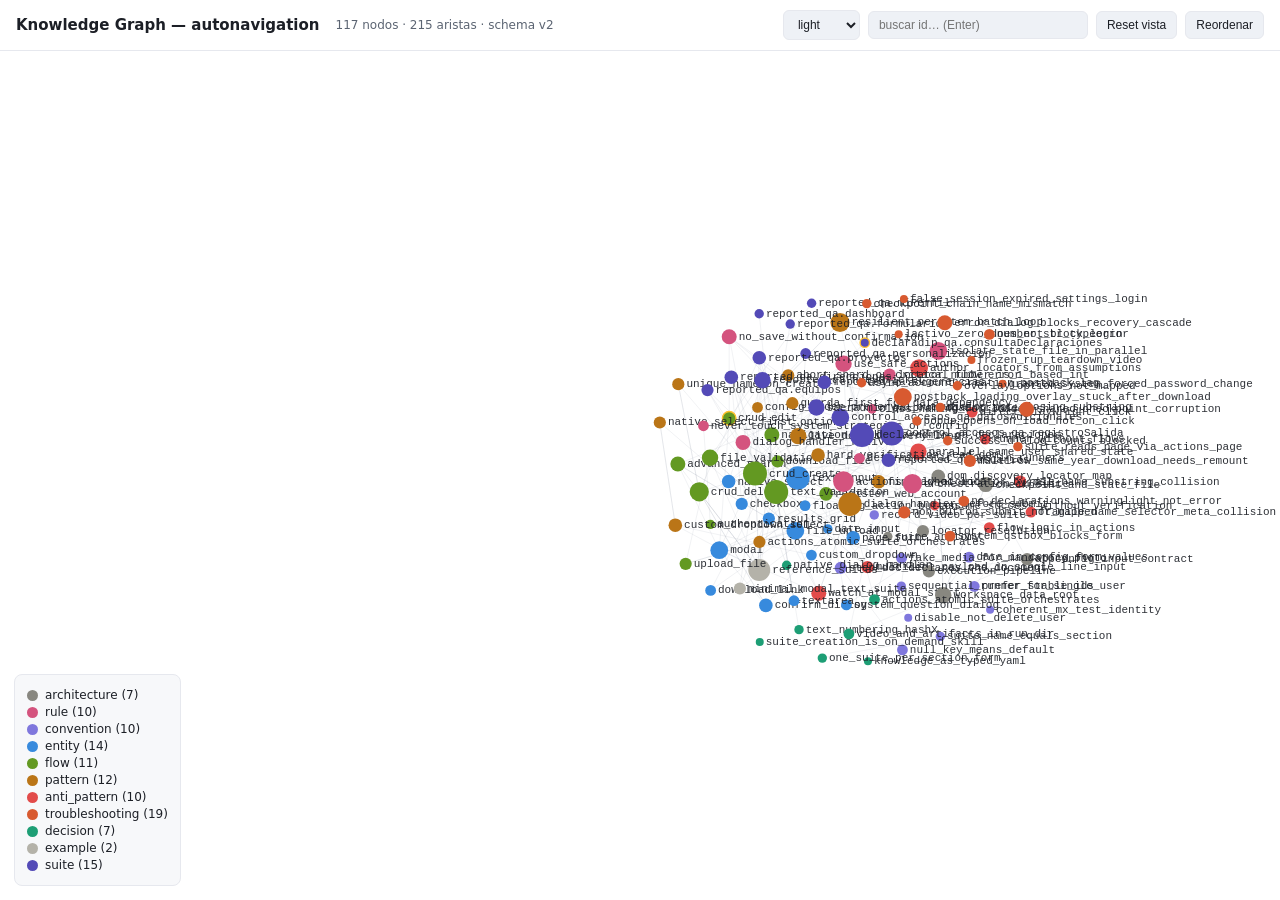
==== commit 205589fd: "publish: site (9166112) [skip ci]" ====
--- a/graph.html
+++ b/graph.html
@@ -77,7 +77,7 @@
 </div>
 <script>
 /* ---- 1. DATA (inyectada por build_graph_html.py) ---- */
-const DATA = {"nodes": [{"id": "anti_pattern.assume_success_without_verification", "type": "anti_pattern", "name": "assume_success_without_verification", "description": "Antipatrón: no leer el estado real del DOM tras la acción", "status": "validated", "confidence": "verified", "version": null, "last_validated": "2026-06-17", "path": "knowledge/antipatterns/assume_success_without_verification.yaml"}, {"id": "anti_pattern.author_locators_from_assumptions", "type": "anti_pattern", "name": "author_locators_from_assumptions", "description": "Antipatrón: escribir locators/acciones desde suposiciones del DOM sin mapear en vivo", "status": "validated", "confidence": "verified", "version": null, "last_validated": "2026-06-26", "path": "knowledge/antipatterns/author_locators_from_assumptions.yaml"}, {"id": "anti_pattern.direct_playwright_click", "type": "anti_pattern", "name": "direct_playwright_click", "description": "Antipatrón: usar locator.click()/fill() en vez de safe_click/safe_fill", "status": "validated", "confidence": "verified", "version": null, "last_validated": "2026-06-17", "path": "knowledge/antipatterns/direct_playwright_click.yaml"}, {"id": "anti_pattern.flow_logic_in_actions", "type": "anti_pattern", "name": "flow_logic_in_actions", "description": "Antipatrón: mezclar orquestación con interacción", "status": "validated", "confidence": "verified", "version": null, "last_validated": "2026-06-17", "path": "knowledge/antipatterns/flow_logic_in_actions.yaml"}, {"id": "anti_pattern.fragile_name_selector_meta_collision", "type": "anti_pattern", "name": "fragile_name_selector_meta_collision", "description": "Antipatrón: selector por name sin prefijo de tag choca con <meta name=\"...\"> u otros", "status": "validated", "confidence": "verified", "version": null, "last_validated": "2026-06-17", "path": "knowledge/antipatterns/fragile_name_selector_meta_collision.yaml"}, {"id": "anti_pattern.multiline_payload_in_single_line_input", "type": "anti_pattern", "name": "multiline_payload_in_single_line_input", "description": "Antipatrón: inyectar payload multilínea en un input de una sola línea", "status": "validated", "confidence": "verified", "version": null, "last_validated": "2026-06-17", "path": "knowledge/antipatterns/multiline_payload_in_single_line_input.yaml"}, {"id": "anti_pattern.parallel_same_user_shared_state", "type": "anti_pattern", "name": "parallel_same_user_shared_state", "description": "Antipatrón: varios procesos con el mismo usuario comparten sesión y state_file", "status": "validated", "confidence": "verified", "version": null, "last_validated": "2026-06-17", "path": "knowledge/antipatterns/parallel_same_user_shared_state.yaml"}, {"id": "anti_pattern.role_name_substring_collision", "type": "anti_pattern", "name": "role_name_substring_collision", "description": "Antipatrón: get_by_role(name=...) por substring", "status": "validated", "confidence": "verified", "version": null, "last_validated": "2026-06-17", "path": "knowledge/antipatterns/role_name_substring_collision.yaml"}, {"id": "anti_pattern.runner_without_flows", "type": "anti_pattern", "name": "runner_without_flows", "description": "Antipatrón: invocar main.py sin --flows → usa last_run", "status": "validated", "confidence": "verified", "version": null, "last_validated": "2026-06-17", "path": "knowledge/antipatterns/runner_without_flows.yaml"}, {"id": "anti_pattern.watch_at_modal_start", "type": "anti_pattern", "name": "watch_at_modal_start", "description": "Antipatrón: watch_for_known_interruptions arrancado al inicio cierra el boton X (Cerrar) del propio modal de captura", "status": "validated", "confidence": "verified", "version": null, "last_validated": "2026-06-17", "path": "knowledge/antipatterns/watch_at_modal_start.yaml"}, {"id": "architecture.appconfig_input_contract", "type": "architecture", "name": "appconfig_input_contract", "description": "AppConfig es el contrato de entrada de una corrida y desde P5-M1 es serializable: to_dict/from_dict en framework/config/serialization.py y JSON Schema versionado en framework/config/appconfig.schema.json.", "status": "validated", "confidence": "high", "version": null, "last_validated": "2026-08-11", "path": "knowledge/architecture/appconfig_input_contract.yaml"}, {"id": "architecture.checkpoint_and_state_file", "type": "architecture", "name": "checkpoint_and_state_file", "description": "CheckpointManager usa state_file (<workspace>/checkpoints/auth_<user>_<run_id>.json) para guardar el punto del flujo; restore_to_checkpoint re-navega.", "status": "validated", "confidence": "high", "version": null, "last_validated": "2026-08-04", "path": "knowledge/architecture/checkpoint_and_state_file.yaml"}, {"id": "architecture.dom_discovery_locator_map", "type": "architecture", "name": "dom_discovery_locator_map", "description": "UIMapper.map_page descubre el DOM y persiste en <workspace>/locators/<sistema>/locator_map.json (indexado por URL); de ahí se copian locators a la suite.", "status": "validated", "confidence": "high", "version": null, "last_validated": "2026-08-04", "path": "knowledge/architecture/dom_discovery_locator_map.yaml"}, {"id": "architecture.execution_pipeline", "type": "architecture", "name": "execution_pipeline", "description": "Cadena de ejecución: runner.py:main → plugin_registry/plugin_loader → BaseSuite → Suite específica → SafeActions → SmartResolver → BrowserAdapter → motor (playwright).", "status": "validated", "confidence": "high", "version": null, "last_validated": "2026-08-11", "path": "knowledge/architecture/execution_pipeline.yaml"}, {"id": "architecture.locator_resolution", "type": "architecture", "name": "locator_resolution", "description": "SmartResolver soporta id, placeholder, role(+exact), label, text, alt, title, locator(CSS); UIMap aplica number como nth 1-based y devuelve un ElementRef (native + spec + key), que es la moneda que circula hasta SafeActions.", "status": "validated", "confidence": "high", "version": null, "last_validated": "2026-08-10", "path": "knowledge/architecture/locator_resolution.yaml"}, {"id": "architecture.suite_anatomy", "type": "architecture", "name": "suite_anatomy", "description": "Una suite = locators.json + actions.py + suite.py + config.yaml en plugins/<sistema>/<suite>/.", "status": "validated", "confidence": "high", "version": null, "last_validated": "2026-08-12", "path": "knowledge/architecture/suite_anatomy.yaml"}, {"id": "architecture.workspace_data_root", "type": "architecture", "name": "workspace_data_root", "description": "El workspace (AUTONAV_WORKSPACE) es la raíz ÚNICA de todo lo que el sistema escribe; plugins/ es entrada y el motor no escribe ahí.", "status": "validated", "confidence": "high", "version": null, "last_validated": "2026-08-04", "path": "knowledge/architecture/workspace_data_root.yaml"}, {"id": "convention.coherent_mx_test_identity", "type": "convention", "name": "coherent_mx_test_identity", "description": "Los RFC/CURP de datos de prueba se DERIVAN del nombre y la fecha de nacimiento con los algoritmos oficiales (homoclave y dígitos verificadores), nunca con letras al azar.", "status": "validated", "confidence": "verified", "version": null, "last_validated": "2026-07-24", "path": "knowledge/conventions/coherent_mx_test_identity.yaml"}, {"id": "convention.data_in_config_form_values", "type": "convention", "name": "data_in_config_form_values", "description": "Los datos de llenado viven en config.yaml (form.fields/values); actions leen self.config.form_values[\"key\"].", "status": "validated", "confidence": "high", "version": null, "last_validated": "2026-06-17", "path": "knowledge/conventions/data_in_config_form_values.yaml"}, {"id": "convention.disable_not_delete_user", "type": "convention", "name": "disable_not_delete_user", "description": "Los usuarios de declaradip NO se borran; se inhabilitan con baja lógica (dUsuario.lActivo = 0). \"Eliminar\" un usuario de prueba = inhabilitarlo.", "status": "validated", "confidence": "verified", "version": null, "last_validated": "2026-07-24", "path": "knowledge/conventions/disable_not_delete_user.yaml"}, {"id": "convention.fake_media_for_mandatory_photo", "type": "convention", "name": "fake_media_for_mandatory_photo", "description": "Formularios con foto/cámara obligatoria — habilitar browser_capabilities [fake_media] en el config de la suite y pulsar 'Tomar fotografía' (cámara sintética; funciona headless). Sin fake_media la cámara da NotFoundError y el submit se bloquea.", "status": "validated", "confidence": "high", "version": null, "last_validated": "2026-06-26", "path": "knowledge/conventions/fake_media_for_mandatory_photo.yaml"}, {"id": "convention.null_key_means_default", "type": "convention", "name": "null_key_means_default", "description": "En un config.yaml una clave escrita sin valor (`fields:`) significa \"por defecto\", nunca None: load_config lee todo con _cfg_get, que trata presente-con-None como ausente.", "status": "validated", "confidence": "high", "version": null, "last_validated": "2026-08-05", "path": "knowledge/conventions/null_key_means_default.yaml"}, {"id": "convention.prefer_stable_ids", "type": "convention", "name": "prefer_stable_ids", "description": "Preferir locators por id estable; placeholder/role+exact si no hay id; CSS como último recurso.", "status": "validated", "confidence": "high", "version": null, "last_validated": "2026-06-17", "path": "knowledge/conventions/prefer_stable_ids.yaml"}, {"id": "convention.record_video_per_suite", "type": "convention", "name": "record_video_per_suite", "description": "Activar record_video: true en el config.yaml de la suite para grabar la corrida.", "status": "validated", "confidence": "high", "version": null, "last_validated": "2026-06-17", "path": "knowledge/conventions/record_video_per_suite.yaml"}, {"id": "convention.sequential_runner_for_single_user", "type": "convention", "name": "sequential_runner_for_single_user", "description": "Para correr varias suites con un solo usuario, usar el runner SECUENCIAL (un navegador a la vez).", "status": "validated", "confidence": "high", "version": null, "last_validated": "2026-06-17", "path": "knowledge/conventions/sequential_runner_for_single_user.yaml"}, {"id": "convention.step_doc_declares_the_document", "type": "convention", "name": "step_doc_declares_the_document", "description": "Un paso de config.yaml declara en su bloque `doc:` lo que el documento de la corrida dirá de él: role (previo|caso), texto, esperado y estilo. Es opcional, pero un paso SIN `doc:` degrada a `previo`, así que una suite que no lo declare produce un documento sin un solo caso de prueba.", "status": "validated", "confidence": "high", "version": null, "last_validated": "2026-08-17", "path": "knowledge/conventions/step_doc_declares_the_document.yaml"}, {"id": "convention.suite_name_equals_section", "type": "convention", "name": "suite_name_equals_section", "description": "Nombrar la suite como la sección/funcionalidad (camelCase), p.ej. nuevoTicket, sugerencias.", "status": "validated", "confidence": "high", "version": null, "last_validated": "2026-06-17", "path": "knowledge/conventions/suite_name_equals_section.yaml"}, {"id": "decision.actions_atomic_suite_orchestrates", "type": "decision", "name": "actions_atomic_suite_orchestrates", "description": "actions.py solo interacciones atómicas; suite.py orquesta.", "status": "validated", "confidence": "high", "version": null, "last_validated": "2026-06-17", "path": "knowledge/decisions/actions_atomic_suite_orchestrates.yaml"}, {"id": "decision.knowledge_as_typed_yaml", "type": "decision", "name": "knowledge_as_typed_yaml", "description": "El conocimiento operativo se guarda como entradas YAML tipadas en knowledge/ (sección top-level), no como prosa.", "status": "validated", "confidence": "high", "version": null, "last_validated": "2026-06-17", "path": "knowledge/decisions/knowledge_as_typed_yaml.yaml"}, {"id": "decision.native_dialog_handler", "type": "decision", "name": "native_dialog_handler", "description": "Manejar diálogos con watch_for_known_interruptions (handler nativo), no código por diálogo.", "status": "validated", "confidence": "high", "version": null, "last_validated": "2026-06-17", "path": "knowledge/decisions/native_dialog_handler.yaml"}, {"id": "decision.one_suite_per_section_form", "type": "decision", "name": "one_suite_per_section_form", "description": "Una suite por sección/formulario; un formulario nuevo de la sección se anexa como flow.", "status": "validated", "confidence": "high", "version": null, "last_validated": "2026-06-17", "path": "knowledge/decisions/one_suite_per_section_form.yaml"}, {"id": "decision.suite_creation_is_on_demand_skill", "type": "decision", "name": "suite_creation_is_on_demand_skill", "description": "La creación de suites es on-demand vía la skill create-test-suite (Knowledge Architect), no una rutina agendada.", "status": "validated", "confidence": "high", "version": null, "last_validated": "2026-06-17", "path": "knowledge/decisions/suite_creation_is_on_demand_skill.yaml"}, {"id": "decision.text_numbering_hashX", "type": "decision", "name": "text_numbering_hashX", "description": "Numeración", "status": "validated", "confidence": "high", "version": null, "last_validated": "2026-06-17", "path": "knowledge/decisions/text_numbering_hashX.yaml"}, {"id": "decision.video_and_artifacts_in_run_dir", "type": "decision", "name": "video_and_artifacts_in_run_dir", "description": "Video, capturas y documentos de una corrida viven en <workspace>/artifacts/<sistema>/<suite>/run_<id>/; las capturas por accion, en su subcarpeta evidencia/.", "status": "validated", "confidence": "high", "version": null, "last_validated": "2026-08-18", "path": "knowledge/decisions/video_and_artifacts_in_run_dir.yaml"}, {"id": "entity.checkbox", "type": "entity", "name": "checkbox", "description": "Casilla; puede venir marcada por defecto.", "status": "validated", "confidence": "high", "version": null, "last_validated": "2026-06-17", "path": "knowledge/entities/checkbox.yaml"}, {"id": "entity.confirm_dialog", "type": "entity", "name": "confirm_dialog", "description": "Dialogo de confirmacion (Cancelar / accion). Lo cierra el handler nativo.", "status": "validated", "confidence": "high", "version": null, "last_validated": "2026-06-17", "path": "knowledge/entities/confirm_dialog.yaml"}, {"id": "entity.custom_dropdown", "type": "entity", "name": "custom_dropdown", "description": "Dropdown custom (NO <select> nativo), p.ej. .CustomSelect_trigger; suele tener buscador y lista.", "status": "validated", "confidence": "high", "version": null, "last_validated": "2026-06-17", "path": "knowledge/entities/custom_dropdown.yaml"}, {"id": "entity.date_input", "type": "entity", "name": "date_input", "description": "input[type=date]; el valor se fija en formato ISO YYYY-MM-DD.", "status": "validated", "confidence": "high", "version": null, "last_validated": "2026-06-17", "path": "knowledge/entities/date_input.yaml"}, {"id": "entity.download_link", "type": "entity", "name": "download_link", "description": "Boton o enlace que dispara la descarga de un archivo (evento download de Playwright); no es un input[type=file].", "status": "validated", "confidence": "high", "version": null, "last_validated": "2026-07-06", "path": "knowledge/entities/download_link.yaml"}, {"id": "entity.file_upload", "type": "entity", "name": "file_upload", "description": "input[type=file] (a veces dropzone); se sube con set_input_files.", "status": "validated", "confidence": "high", "version": null, "last_validated": "2026-06-17", "path": "knowledge/entities/file_upload.yaml"}, {"id": "entity.floating_action_button", "type": "entity", "name": "floating_action_button", "description": "Boton flotante global que abre un modal (p.ej. enviar sugerencia).", "status": "validated", "confidence": "high", "version": null, "last_validated": "2026-06-17", "path": "knowledge/entities/floating_action_button.yaml"}, {"id": "entity.modal", "type": "entity", "name": "modal", "description": "Formulario en modal in-page: se abre por un trigger, se llena y se envia dentro; se cierra con su boton X 'Cerrar'.", "status": "validated", "confidence": "high", "version": null, "last_validated": "2026-06-17", "path": "knowledge/entities/modal.yaml"}, {"id": "entity.native_select", "type": "entity", "name": "native_select", "description": "Elemento <select> nativo.", "status": "validated", "confidence": "high", "version": null, "last_validated": "2026-06-17", "path": "knowledge/entities/native_select.yaml"}, {"id": "entity.page_form", "type": "entity", "name": "page_form", "description": "Formulario de pagina completa (no modal); el submit navega a /<entidad>/<id>.", "status": "validated", "confidence": "high", "version": null, "last_validated": "2026-06-17", "path": "knowledge/entities/page_form.yaml"}, {"id": "entity.results_grid", "type": "entity", "name": "results_grid", "description": "Grilla/lista de resultados con accion por fila (p.ej. 'Seleccionar').", "status": "validated", "confidence": "high", "version": null, "last_validated": "2026-06-17", "path": "knowledge/entities/results_grid.yaml"}, {"id": "entity.system_question_dialog", "type": "entity", "name": "system_question_dialog", "description": "Diálogo modal \"Pregunta del Sistema\" (Global_QstBox) de los portales ASP.NET; bloquea el formulario hasta responderse y su respuesta puede agregar o quitar campos.", "status": "validated", "confidence": "high", "version": null, "last_validated": "2026-07-24", "path": "knowledge/entities/system_question_dialog.yaml"}, {"id": "entity.text_input", "type": "entity", "name": "text_input", "description": "Input de una sola linea; payloads multilinea rompen la integridad de safe_fill.", "status": "validated", "confidence": "high", "version": null, "last_validated": "2026-06-17", "path": "knowledge/entities/text_input.yaml"}, {"id": "entity.textarea", "type": "entity", "name": "textarea", "description": "Campo de texto multilinea; tolera payloads con saltos de linea.", "status": "validated", "confidence": "high", "version": null, "last_validated": "2026-06-17", "path": "knowledge/entities/textarea.yaml"}, {"id": "example.minimal_modal_text_suite", "type": "example", "name": "minimal_modal_text_suite", "description": "Suite mínima de formulario modal con batería de texto.", "status": "validated", "confidence": "medium", "version": null, "last_validated": "2026-06-17", "path": "knowledge/examples/minimal_modal_text_suite.yaml"}, {"id": "example.reference_suites", "type": "example", "name": "reference_suites", "description": "Suites reales que ejemplifican cada patrón.", "status": "validated", "confidence": "medium", "version": null, "last_validated": "2026-06-17", "path": "knowledge/examples/reference_suites.yaml"}, {"id": "flow.advanced_search", "type": "flow", "name": "advanced_search", "description": "Buscar y seleccionar de una grilla, tipicamente en un modal de busqueda compartido.", "status": "validated", "confidence": "high", "version": null, "last_validated": "2026-06-17", "path": "knowledge/flows/advanced_search.yaml"}, {"id": "flow.authentication", "type": "flow", "name": "authentication", "description": "Login del sistema via strategies.py (popup <a>, Abrir_Login(), o inline segun el sistema).", "status": "validated", "confidence": "high", "version": null, "last_validated": "2026-06-17", "path": "knowledge/flows/authentication.yaml"}, {"id": "flow.crud_create", "type": "flow", "name": "crud_create", "description": "Escenario E2E de alta de una entidad. Variantes por entidad de captura (modal o pagina).", "status": "validated", "confidence": "high", "version": null, "last_validated": "2026-06-17", "path": "knowledge/flows/crud_create.yaml"}, {"id": "flow.crud_delete", "type": "flow", "name": "crud_delete", "description": "Baja logica (soft delete): Desactivar + confirmar y verificar estado 'Inactivo'/'Activar'.", "status": "validated", "confidence": "high", "version": null, "last_validated": "2026-06-17", "path": "knowledge/flows/crud_delete.yaml"}, {"id": "flow.crud_edit", "type": "flow", "name": "crud_edit", "description": "Escenario E2E de edicion de una entidad existente y guardado.", "status": "draft", "confidence": "low", "version": null, "last_validated": "2026-06-17", "path": "knowledge/flows/crud_edit.yaml"}, {"id": "flow.download_file", "type": "flow", "name": "download_file", "description": "Descargar un archivo (Playwright download event) y guardarlo en una carpeta destino.", "status": "validated", "confidence": "high", "version": null, "last_validated": "2026-07-06", "path": "knowledge/flows/download_file.yaml"}, {"id": "flow.file_validation", "type": "flow", "name": "file_validation", "description": "Bateria de archivos (FileFactory) - BaseSuite.execute_file_validation con N archivos/formatos.", "status": "validated", "confidence": "high", "version": null, "last_validated": "2026-06-17", "path": "knowledge/flows/file_validation.yaml"}, {"id": "flow.navigation_smoke", "type": "flow", "name": "navigation_smoke", "description": "Recorrer todas las secciones del sidebar (un flow por seccion) y mapear cada una.", "status": "validated", "confidence": "high", "version": null, "last_validated": "2026-06-17", "path": "knowledge/flows/navigation_smoke.yaml"}, {"id": "flow.register_web_account", "type": "flow", "name": "register_web_account", "description": "Alta de una cuenta NUEVA en el portal web (registro), sin pasar por el login del sistema; usado como fase web del alta de usuarios de prueba.", "status": "validated", "confidence": "high", "version": null, "last_validated": "2026-07-24", "path": "knowledge/flows/register_web_account.yaml"}, {"id": "flow.text_validation", "type": "flow", "name": "text_validation", "description": "Bateria de texto (PayloadFactory) con numeracion #.X - BaseSuite.execute_text_validations.", "status": "validated", "confidence": "high", "version": null, "last_validated": "2026-06-17", "path": "knowledge/flows/text_validation.yaml"}, {"id": "flow.upload_file", "type": "flow", "name": "upload_file", "description": "Subir uno o varios archivos a un control de carga.", "status": "validated", "confidence": "high", "version": null, "last_validated": "2026-06-17", "path": "knowledge/flows/upload_file.yaml"}, {"id": "pattern.abort_shard_on_critical_flow_error", "type": "pattern", "name": "abort_shard_on_critical_flow_error", "description": "En un lote data-driven (pattern.resilient_per_item_batch_loop), distinguir errores POR ITEM (recuperables, se sigue con el siguiente) de CriticalFlowError (navegador/sesion en estado irrecuperable, p.ej. net::ERR_INSUFFICIENT_RESOURCES) — estos ultimos deben abortar el shard COMPLETO de inmediato (marcando el resto de items como pendientes) en vez de seguir iterando, ya que todos los items restantes fallarian identico, desperdiciando minutos en reintentos garantizados a fallar.", "status": "validated", "confidence": "high", "version": null, "last_validated": "2026-07-07", "path": "knowledge/patterns/abort_shard_on_critical_flow_error.yaml"}, {"id": "pattern.actions_atomic_suite_orchestrates", "type": "pattern", "name": "actions_atomic_suite_orchestrates", "description": "Separación actions (verbos atómicos) / suite (orquestación).", "status": "validated", "confidence": "high", "version": null, "last_validated": "2026-06-17", "path": "knowledge/patterns/actions_atomic_suite_orchestrates.yaml"}, {"id": "pattern.config_order_preserved_output", "type": "pattern", "name": "config_order_preserved_output", "description": "Cuando varios procesos paralelos escriben resultados de un lote (PDFs, filas, etc.) a una carpeta compartida, el orden de la tabla/CSV final debe ser el orden de la lista de config.yaml (no el orden de finalizacion de los workers). Se logra dando a cada item un indice de posicion en config y haciendo que el paso de extraccion/consolidacion itere la config EN ORDEN, buscando el resultado de cada item, en vez de listar la carpeta de salida (alfabetico o por fecha de escritura).", "status": "validated", "confidence": "high", "version": null, "last_validated": "2026-07-07", "path": "knowledge/patterns/config_order_preserved_output.yaml"}, {"id": "pattern.custom_dropdown_select", "type": "pattern", "name": "custom_dropdown_select", "description": "Selección en dropdown custom (no <select>) — click trigger, (buscador si existe), click opción de la lista.", "status": "validated", "confidence": "high", "version": null, "last_validated": "2026-06-17", "path": "knowledge/patterns/custom_dropdown_select.yaml"}, {"id": "pattern.dialog_handler_before_submit", "type": "pattern", "name": "dialog_handler_before_submit", "description": "Lanzar watch_for_known_interruptions como task ANTES del submit y await tras él.", "status": "validated", "confidence": "high", "version": null, "last_validated": "2026-06-17", "path": "knowledge/patterns/dialog_handler_before_submit.yaml"}, {"id": "pattern.find_adhoc_locator_by_dsl", "type": "pattern", "name": "find_adhoc_locator_by_dsl", "description": "Elemento que no está en locators.json — self.page.find(type=..., value=...), no self.page.page con Playwright crudo.", "status": "validated", "confidence": "high", "version": null, "last_validated": "2026-08-06", "path": "knowledge/patterns/find_adhoc_locator_by_dsl.yaml"}, {"id": "pattern.guarda_first_for_data_dependency", "type": "pattern", "name": "guarda_first_for_data_dependency", "description": "Si un flujo necesita un registro existente (p.ej. el check-out necesita una visita registrada) y el entorno no lo tiene, créalo primero (GUARDA puntual) y luego ejercita el flujo objetivo sobre ese dato.", "status": "validated", "confidence": "medium", "version": null, "last_validated": "2026-06-26", "path": "knowledge/patterns/guarda_first_for_data_dependency.yaml"}, {"id": "pattern.hard_verification_read_dom", "type": "pattern", "name": "hard_verification_read_dom", "description": "Verificar leyendo el valor real del DOM (getElementById().value / is_checked() / texto del select), no asumir.", "status": "validated", "confidence": "high", "version": null, "last_validated": "2026-06-17", "path": "knowledge/patterns/hard_verification_read_dom.yaml"}, {"id": "pattern.live_dom_discovery_loop", "type": "pattern", "name": "live_dom_discovery_loop", "description": "Descubrir el DOM en vivo ANTES de fijar locators — instrumentar map_page tras CADA navegación, correr headless, e inspeccionar locator_map.json + screenshots; iterar (descubrir → ajustar → re-correr).", "status": "validated", "confidence": "high", "version": null, "last_validated": "2026-06-26", "path": "knowledge/patterns/live_dom_discovery_loop.yaml"}, {"id": "pattern.native_select_first_option", "type": "pattern", "name": "native_select_first_option", "description": "<select> nativo — select_option con la primera opción de valor no vacío (saltar placeholders \"— Seleccionar —\").", "status": "validated", "confidence": "high", "version": null, "last_validated": "2026-06-17", "path": "knowledge/patterns/native_select_first_option.yaml"}, {"id": "pattern.resilient_per_item_batch_loop", "type": "pattern", "name": "resilient_per_item_batch_loop", "description": "Para una suite que itera una lista larga de claves de negocio (p.ej. RFCs), envolver cada item en try/except propio con recuperacion best-effort (incluye el handler nativo de dialogos) y registrar progreso atomico por item, para que un item problematico no aborte el resto del lote ni deje una barra de progreso \"congelada\" sin explicacion.", "status": "validated", "confidence": "high", "version": null, "last_validated": "2026-07-07", "path": "knowledge/patterns/resilient_per_item_batch_loop.yaml"}, {"id": "pattern.unique_name_on_create", "type": "pattern", "name": "unique_name_on_create", "description": "Generar nombre único (timestamp) al crear para poder localizar/borrar el registro luego.", "status": "validated", "confidence": "high", "version": null, "last_validated": "2026-06-17", "path": "knowledge/patterns/unique_name_on_create.yaml"}, {"id": "rule.actions_only_atomic", "type": "rule", "name": "actions_only_atomic", "description": "actions.py contiene solo interacciones atómicas de UI (click/fill/select/upload).", "status": "validated", "confidence": "high", "version": null, "last_validated": "2026-06-17", "path": "knowledge/rules/actions_only_atomic.yaml"}, {"id": "rule.class_naming_for_loader", "type": "rule", "name": "class_naming_for_loader", "description": "La clase de actions debe terminar en \"Actions\" y la de suite en \"Suite\".", "status": "validated", "confidence": "high", "version": null, "last_validated": "2026-06-17", "path": "knowledge/rules/class_naming_for_loader.yaml"}, {"id": "rule.deterministic_flows_in_runners", "type": "rule", "name": "deterministic_flows_in_runners", "description": "Los runners deben pasar --flows EXPLÍCITO por suite (no depender de last_run).", "status": "validated", "confidence": "high", "version": null, "last_validated": "2026-06-17", "path": "knowledge/rules/deterministic_flows_in_runners.yaml"}, {"id": "rule.dialog_handler_native", "type": "rule", "name": "dialog_handler_native", "description": "Para diálogos/interrupciones usar watch_for_known_interruptions, no código a medida.", "status": "validated", "confidence": "high", "version": null, "last_validated": "2026-06-17", "path": "knowledge/rules/dialog_handler_native.yaml"}, {"id": "rule.isolate_state_file_in_parallel", "type": "rule", "name": "isolate_state_file_in_parallel", "description": "El aislamiento del state_file en ejecución concurrente lo hace el framework (run_id); NO derives el state_file a mano en código nuevo.", "status": "validated", "confidence": "high", "version": null, "last_validated": "2026-08-03", "path": "knowledge/rules/isolate_state_file_in_parallel.yaml"}, {"id": "rule.locator_number_is_1_based_int", "type": "rule", "name": "locator_number_is_1_based_int", "description": "El campo \"number\" de un locator es nth 1-based y debe ser entero.", "status": "validated", "confidence": "high", "version": null, "last_validated": "2026-06-17", "path": "knowledge/rules/locator_number_is_1_based_int.yaml"}, {"id": "rule.never_touch_system_strategies_or_config", "type": "rule", "name": "never_touch_system_strategies_or_config", "description": "No modificar strategies.py, config.yaml ni plugin.yaml del SISTEMA (plugins/<sistema>/).", "status": "validated", "confidence": "high", "version": null, "last_validated": "2026-08-12", "path": "knowledge/rules/never_touch_system_strategies_or_config.yaml"}, {"id": "rule.no_save_without_confirmation", "type": "rule", "name": "no_save_without_confirmation", "description": "No pulsar Guardar/Enviar sin confirmar que la sección DEBE persistir (registrar GUARDA/NO GUARDA).", "status": "validated", "confidence": "high", "version": null, "last_validated": "2026-06-17", "path": "knowledge/rules/no_save_without_confirmation.yaml"}, {"id": "rule.orchestration_in_suite", "type": "rule", "name": "orchestration_in_suite", "description": "suite.py orquesta orden, condicionales, verificación, checkpoints e interpretación.", "status": "validated", "confidence": "high", "version": null, "last_validated": "2026-06-17", "path": "knowledge/rules/orchestration_in_suite.yaml"}, {"id": "rule.use_safe_actions", "type": "rule", "name": "use_safe_actions", "description": "Usar los verbos de SafeActions (no la API cruda del motor desde la suite).", "status": "validated", "confidence": "high", "version": null, "last_validated": "2026-08-10", "path": "knowledge/rules/use_safe_actions.yaml"}, {"id": "suite.control_accesos_qa.datosAdicionales", "type": "suite", "name": "control_accesos_qa.datosAdicionales", "description": "Sección 'Datos adicionales' de una nueva visita — Tipo de Visita + Lugar de Ingreso (dropdowns) + Características (chips de accesibilidad); no pulsa Registrar visita (NO GUARDA). Mapeada en vivo.", "status": "validated", "confidence": "medium", "version": 1, "last_validated": "2026-06-25", "path": "knowledge/suites/control_accesos_qa.datosAdicionales.yaml"}, {"id": "suite.control_accesos_qa.registroSalida", "type": "suite", "name": "control_accesos_qa.registroSalida", "description": "Check-out de visita end-to-end (GUARDA-first). Registra una visita (autorizador por autocomplete + invitado + foto fake_media; GUARDA), aterriza en su detalle y pulsa 'Marcar salida' (GUARDA); verificación dura — el botón desaparece. Validada en vivo.", "status": "validated", "confidence": "high", "version": 1, "last_validated": "2026-06-26", "path": "knowledge/suites/control_accesos_qa.registroSalida.yaml"}, {"id": "suite.declaradip_qa.consultaDeclaraciones", "type": "suite", "name": "declaradip_qa.consultaDeclaraciones", "description": "Navegacion+busqueda en DeclaraDip; bloqueada por login pendiente.", "status": "draft", "confidence": "low", "version": 1, "last_validated": "2026-06-17", "path": "knowledge/suites/declaradip_qa.consultaDeclaraciones.yaml"}, {"id": "suite.declaradmin_qa.declaraciones", "type": "suite", "name": "declaradmin_qa.declaraciones", "description": "Busca declarantes por RFC (form.values.declaraciones = pares {rfc, anio}, deduplicados) en Declaraciones -> Consulta de Declaraciones, entra al registro (icono lupa+ 'Consultar Declaraciones'), ubica la(s) fila(s) del grid cuyo \"Ejercicio\" == anio (puede haber mas de una, p.ej. Inicial/Modificacion el mismo año) y descarga su Version Publica a artifacts/declaraciones_pdf/<rfc>_<anio>/ (carpeta FIJA y compartida, no por run_<id>). NO GUARDA (solo lectura). Soporta lotes grandes (100+ pares) en paralelo via tools/run_declaraciones_parallel.py (sharding round-robin + reintento por item + pantalla de progreso tools/serve_progress.py); el orden final de tools/extract_declaraciones_pdf.py es el de config.yaml, no el de ejecucion (pattern.config_order_preserved_output). Mapeada y validada en vivo.", "status": "validated", "confidence": "high", "version": 5, "last_validated": "2026-07-07", "path": "knowledge/suites/declaradmin_qa.declaraciones.yaml"}, {"id": "suite.reported_qa.dashboard", "type": "suite", "name": "reported_qa.dashboard", "description": "Smoke de navegacion de las 14 secciones de Reported.", "status": "validated", "confidence": "high", "version": 1, "last_validated": "2026-06-17", "path": "knowledge/suites/reported_qa.dashboard.yaml"}, {"id": "suite.reported_qa.direcciones", "type": "suite", "name": "reported_qa.direcciones", "description": "Crear direccion (modal) + texto.", "status": "validated", "confidence": "high", "version": 1, "last_validated": "2026-06-17", "path": "knowledge/suites/reported_qa.direcciones.yaml"}, {"id": "suite.reported_qa.equipos", "type": "suite", "name": "reported_qa.equipos", "description": "Crear equipo (modal) + texto.", "status": "validated", "confidence": "high", "version": 1, "last_validated": "2026-06-17", "path": "knowledge/suites/reported_qa.equipos.yaml"}, {"id": "suite.reported_qa.formularios", "type": "suite", "name": "reported_qa.formularios", "description": "Seccion de configuracion de formularios (navegacion; NO guarda).", "status": "validated", "confidence": "high", "version": 1, "last_validated": "2026-06-17", "path": "knowledge/suites/reported_qa.formularios.yaml"}, {"id": "suite.reported_qa.miPerfil", "type": "suite", "name": "reported_qa.miPerfil", "description": "Editar perfil (NO guarda).", "status": "validated", "confidence": "high", "version": 1, "last_validated": "2026-06-17", "path": "knowledge/suites/reported_qa.miPerfil.yaml"}, {"id": "suite.reported_qa.nuevoTicket", "type": "suite", "name": "reported_qa.nuevoTicket", "description": "Alta de ticket (pagina) + bateria de texto + archivos.", "status": "validated", "confidence": "high", "version": 1, "last_validated": "2026-06-17", "path": "knowledge/suites/reported_qa.nuevoTicket.yaml"}, {"id": "suite.reported_qa.personalizacion", "type": "suite", "name": "reported_qa.personalizacion", "description": "Personalizacion (texto del logo + archivo de logo); NO guarda.", "status": "validated", "confidence": "high", "version": 1, "last_validated": "2026-06-17", "path": "knowledge/suites/reported_qa.personalizacion.yaml"}, {"id": "suite.reported_qa.proyectos", "type": "suite", "name": "reported_qa.proyectos", "description": "Crear proyecto (modal) + baja logica (persistencia) + texto.", "status": "validated", "confidence": "high", "version": 1, "last_validated": "2026-06-17", "path": "knowledge/suites/reported_qa.proyectos.yaml"}, {"id": "suite.reported_qa.sugerencias", "type": "suite", "name": "reported_qa.sugerencias", "description": "Enviar sugerencia (modal por boton flotante) + bateria de texto.", "status": "validated", "confidence": "high", "version": 1, "last_validated": "2026-06-17", "path": "knowledge/suites/reported_qa.sugerencias.yaml"}, {"id": "suite.reported_qa.usuarios", "type": "suite", "name": "reported_qa.usuarios", "description": "Crear usuario (modal, direccion via dropdown custom) + texto.", "status": "validated", "confidence": "high", "version": 1, "last_validated": "2026-06-17", "path": "knowledge/suites/reported_qa.usuarios.yaml"}, {"id": "suite.saeradmin_qa.prorrogaEntrante", "type": "suite", "name": "saeradmin_qa.prorrogaEntrante", "description": "Solicitud 'Entrega de Comision' (modal) con busqueda de actores y fechas; no pulsa Guardar.", "status": "validated", "confidence": "high", "version": 1, "last_validated": "2026-06-17", "path": "knowledge/suites/saeradmin_qa.prorrogaEntrante.yaml"}, {"id": "troubleshooting.async_account_creation_postback_lag", "type": "troubleshooting", "name": "async_account_creation_postback_lag", "description": "Problema: una consulta DB inmediatamente después de finalizar un alta web no encuentra el registro recién creado — causa: la escritura ocurre en un postback asíncrono que aún no termina cuando el código ya volvió del navegador", "status": "validated", "confidence": "verified", "version": null, "last_validated": "2026-07-24", "path": "knowledge/troubleshooting/async_account_creation_postback_lag.yaml"}, {"id": "troubleshooting.checkpoint_chain_name_mismatch", "type": "troubleshooting", "name": "checkpoint_chain_name_mismatch", "description": "Problema: un flow deja de ejecutarse tras renombrarlo — causa: se actualizó FLOW_MAP y el bloque if pero NO la asignación checkpoint='…' que encadena desde el paso anterior", "status": "validated", "confidence": "verified", "version": null, "last_validated": "2026-06-26", "path": "knowledge/troubleshooting/checkpoint_chain_name_mismatch.yaml"}, {"id": "troubleshooting.dialog_not_closing_substring", "type": "troubleshooting", "name": "dialog_not_closing_substring", "description": "Problema: diálogo de éxito no se cierra; SAFE_CLICK timeout entre casos — causa: known_interruption_candidates sin exact → \"Cerrar\" choca con \"Cerrar notificaciones\" (strict mode)", "status": "validated", "confidence": "verified", "version": null, "last_validated": "2026-06-17", "path": "knowledge/troubleshooting/dialog_not_closing_substring.yaml"}, {"id": "troubleshooting.error_dialog_blocks_recovery_cascade", "type": "troubleshooting", "name": "error_dialog_blocks_recovery_cascade", "description": "Problema: un dialogo de sistema (p.ej. #Global_MsgBox \"Mensaje del Sistema\", disparado por un error de servidor durante una descarga) cubre toda la pantalla e intercepta CUALQUIER click, incluido el menu lateral; si la logica de recuperacion tras un error no lo cierra, cada RFC/registro siguiente en el mismo lote falla identico (cascada), no solo el que origino el error", "status": "validated", "confidence": "verified", "version": null, "last_validated": "2026-07-07", "path": "knowledge/troubleshooting/error_dialog_blocks_recovery_cascade.yaml"}, {"id": "troubleshooting.false_session_expired_settings_login", "type": "troubleshooting", "name": "false_session_expired_settings_login", "description": "Problema: SESSION_EXPIRED falso en /settings/login (bucle de recovery) — causa: runtime_guardian detecta /login por substring; /settings/login colisiona", "status": "validated", "confidence": "verified", "version": null, "last_validated": "2026-06-17", "path": "knowledge/troubleshooting/false_session_expired_settings_login.yaml"}, {"id": "troubleshooting.frozen_run_teardown_video", "type": "troubleshooting", "name": "frozen_run_teardown_video", "description": "Problema: la suite termina (SUITE_COMPLETED) pero el proceso no sale; Chrome vivo; runner \"congelado\" — causa: context.close()/browser.close() con record_video se cuelga al finalizar el video", "status": "validated", "confidence": "verified", "version": null, "last_validated": "2026-06-17", "path": "knowledge/troubleshooting/frozen_run_teardown_video.yaml"}, {"id": "troubleshooting.granted_system_forced_password_change", "type": "troubleshooting", "name": "granted_system_forced_password_change", "description": "Problema: un usuario de prueba al que solo se le OTORGÓ acceso a un sistema (SIAC.uUsuarioSistema, sin registro propio) no puede entrar con su contraseña definitiva — causa: su contraseña inicial en ese sistema es su RFC y el primer login FUERZA un cambio; solución: flujo activate (login con RFC → resolve_password_change → cerrar MsgBox → re-login)", "status": "validated", "confidence": "verified", "version": null, "last_validated": "2026-07-31", "path": "knowledge/troubleshooting/granted_system_forced_password_change.yaml"}, {"id": "troubleshooting.lactivo_zero_does_not_block_login", "type": "troubleshooting", "name": "lactivo_zero_does_not_block_login", "description": "Hallazgo: en declaradip, dUsuario.lActivo=0 (\"inhabilitado\") NO impide el login — la cuenta entra igual hasta /Index. Además el sistema auto-inhabilita las cuentas recién creadas a los pocos minutos.", "status": "validated", "confidence": "verified", "version": null, "last_validated": "2026-08-07", "path": "knowledge/troubleshooting/lactivo_zero_does_not_block_login.yaml"}, {"id": "troubleshooting.multirow_same_year_download_needs_remount", "type": "troubleshooting", "name": "multirow_same_year_download_needs_remount", "description": "Problema: al descargar 2+ archivos seguidos del MISMO registro/modal (p.ej. dos filas con el mismo \"Ejercicio\": Inicial y Modificacion), la segunda descarga se atora — o el click queda interceptado por un spinner de \"procesando\" que el sitio no limpia solo, o el click \"pasa\" pero el evento download nunca dispara (el servidor sigue ocupado con la peticion anterior y descarta la siguiente en silencio)", "status": "validated", "confidence": "verified", "version": null, "last_validated": "2026-07-07", "path": "knowledge/troubleshooting/multirow_same_year_download_needs_remount.yaml"}, {"id": "troubleshooting.no_declarations_warninglight_not_error", "type": "troubleshooting", "name": "no_declarations_warninglight_not_error", "description": "Problema: un RFC existe en la busqueda (tiene fila de resultado) pero la persona no ha presentado NINGUNA declaracion (usuarios de prueba del sitio); abrir su registro y esperar el grid de declaraciones da timeout, en vez de un SKIP limpio, porque el grid nunca aparece", "status": "validated", "confidence": "verified", "version": null, "last_validated": "2026-07-07", "path": "knowledge/troubleshooting/no_declarations_warninglight_not_error.yaml"}, {"id": "troubleshooting.non_button_submit_not_mapped", "type": "troubleshooting", "name": "non_button_submit_not_mapped", "description": "Problema: get_by_role('button', name='Registrar visita') no resuelve y el mapper no lo capturó — causa: el control no es role=button (elemento estilizado) y/o su accessible name no coincide exacto; los deshabilitados no se mapean hasta validar el form", "status": "validated", "confidence": "verified", "version": null, "last_validated": "2026-06-26", "path": "knowledge/troubleshooting/non_button_submit_not_mapped.yaml"}, {"id": "troubleshooting.number_str_typeerror", "type": "troubleshooting", "name": "number_str_typeerror", "description": "Problema: TypeError: unsupported operand type(s) for -: 'str' and 'int' al resolver un locator con number — causa: UIMap hacía int(number - 1) con number string", "status": "validated", "confidence": "verified", "version": null, "last_validated": "2026-06-17", "path": "knowledge/troubleshooting/number_str_typeerror.yaml"}, {"id": "troubleshooting.overlay_options_not_mapped", "type": "troubleshooting", "name": "overlay_options_not_mapped", "description": "Problema: opciones de autocomplete/mat-select (cdk-overlay) no aparecen en locator_map.json y a veces el dropdown viene vacío en QA — causa: el extractor no traversa overlays fuera del árbol; el catálogo QA puede no tener datos", "status": "validated", "confidence": "verified", "version": null, "last_validated": "2026-06-26", "path": "knowledge/troubleshooting/overlay_options_not_mapped.yaml"}, {"id": "troubleshooting.popup_opens_on_load_not_on_click", "type": "troubleshooting", "name": "popup_opens_on_load_not_on_click", "description": "Problema: context.expect_page() da timeout al clickear el acceso de la landing — causa: el onload ya abrió el popup (ValidaNavegador -> Abrir_Login) y la ventana tiene nombre fijo, así que nunca se emite un evento page nuevo", "status": "validated", "confidence": "verified", "version": null, "last_validated": "2026-07-24", "path": "knowledge/troubleshooting/popup_opens_on_load_not_on_click.yaml"}, {"id": "troubleshooting.postback_loading_overlay_stuck_after_download", "type": "troubleshooting", "name": "postback_loading_overlay_stuck_after_download", "description": "Problema: tras click en un enlace/boton de descarga, el overlay de carga del sitio (ASP.NET UpdatePanel) queda visible para siempre y bloquea cualquier click posterior — causa: el overlay se oculta al recibir la respuesta ajax del postback, pero una descarga de archivo (Content-Disposition: attachment) nunca dispara ese callback", "status": "validated", "confidence": "verified", "version": null, "last_validated": "2026-07-06", "path": "knowledge/troubleshooting/postback_loading_overlay_stuck_after_download.yaml"}, {"id": "troubleshooting.shared_checkpoint_corruption", "type": "troubleshooting", "name": "shared_checkpoint_corruption", "description": "Problema: TODO falla de repente con JSONDecodeError: Extra data; persiste aunque corras de a una — causa: varios procesos del mismo usuario escriben el mismo auth_<user>.json (checkpoint) → JSON corrupto", "status": "validated", "confidence": "verified", "version": null, "last_validated": "2026-08-03", "path": "knowledge/troubleshooting/shared_checkpoint_corruption.yaml"}, {"id": "troubleshooting.success_dialog_counts_blocked", "type": "troubleshooting", "name": "success_dialog_counts_blocked", "description": "Problema: casos exitosos de texto se reportan como \"blocked\" — causa: el diálogo de ÉXITO es una interrupción conocida; el watch lo cierra y return await watch devuelve True", "status": "validated", "confidence": "verified", "version": null, "last_validated": "2026-06-17", "path": "knowledge/troubleshooting/success_dialog_counts_blocked.yaml"}, {"id": "troubleshooting.suite_reads_page_via_actions_page", "type": "troubleshooting", "name": "suite_reads_page_via_actions_page", "description": "Problema: AttributeError '…Suite' object has no attribute 'page' al leer el DOM desde la suite — causa: BaseSuite no expone self.page (solo recibe actions)", "status": "validated", "confidence": "verified", "version": null, "last_validated": "2026-06-26", "path": "knowledge/troubleshooting/suite_reads_page_via_actions_page.yaml"}, {"id": "troubleshooting.system_qstbox_blocks_form", "type": "troubleshooting", "name": "system_qstbox_blocks_form", "description": "Problema: el formulario se ve llenable en el dump del DOM pero la interacción no avanza — causa: un QstBox (\"Pregunta del Sistema\") se monta encima al cargar la pantalla y debe responderse antes de tocar el form", "status": "validated", "confidence": "verified", "version": null, "last_validated": "2026-07-24", "path": "knowledge/troubleshooting/system_qstbox_blocks_form.yaml"}], "edges": [{"from": "anti_pattern.assume_success_without_verification", "predicate": "see_also", "to": "pattern.hard_verification_read_dom"}, {"from": "anti_pattern.author_locators_from_assumptions", "predicate": "see_also", "to": "pattern.live_dom_discovery_loop"}, {"from": "anti_pattern.author_locators_from_assumptions", "predicate": "see_also", "to": "architecture.dom_discovery_locator_map"}, {"from": "anti_pattern.direct_playwright_click", "predicate": "see_also", "to": "rule.use_safe_actions"}, {"from": "anti_pattern.flow_logic_in_actions", "predicate": "see_also", "to": "rule.actions_only_atomic"}, {"from": "anti_pattern.flow_logic_in_actions", "predicate": "see_also", "to": "rule.orchestration_in_suite"}, {"from": "anti_pattern.multiline_payload_in_single_line_input", "predicate": "see_also", "to": "flow.text_validation"}, {"from": "anti_pattern.parallel_same_user_shared_state", "predicate": "see_also", "to": "rule.isolate_state_file_in_parallel"}, {"from": "anti_pattern.parallel_same_user_shared_state", "predicate": "see_also", "to": "troubleshooting.shared_checkpoint_corruption"}, {"from": "anti_pattern.runner_without_flows", "predicate": "see_also", "to": "rule.deterministic_flows_in_runners"}, {"from": "anti_pattern.watch_at_modal_start", "predicate": "see_also", "to": "pattern.dialog_handler_before_submit"}, {"from": "architecture.appconfig_input_contract", "predicate": "see_also", "to": "architecture.execution_pipeline"}, {"from": "architecture.appconfig_input_contract", "predicate": "see_also", "to": "architecture.workspace_data_root"}, {"from": "architecture.appconfig_input_contract", "predicate": "see_also", "to": "architecture.checkpoint_and_state_file"}, {"from": "architecture.checkpoint_and_state_file", "predicate": "see_also", "to": "rule.isolate_state_file_in_parallel"}, {"from": "architecture.checkpoint_and_state_file", "predicate": "see_also", "to": "troubleshooting.shared_checkpoint_corruption"}, {"from": "architecture.checkpoint_and_state_file", "predicate": "see_also", "to": "architecture.workspace_data_root"}, {"from": "architecture.dom_discovery_locator_map", "predicate": "see_also", "to": "architecture.workspace_data_root"}, {"from": "architecture.execution_pipeline", "predicate": "see_also", "to": "rule.actions_only_atomic"}, {"from": "architecture.execution_pipeline", "predicate": "see_also", "to": "rule.orchestration_in_suite"}, {"from": "architecture.locator_resolution", "predicate": "see_also", "to": "rule.locator_number_is_1_based_int"}, {"from": "architecture.locator_resolution", "predicate": "see_also", "to": "anti_pattern.fragile_name_selector_meta_collision"}, {"from": "architecture.locator_resolution", "predicate": "see_also", "to": "anti_pattern.role_name_substring_collision"}, {"from": "architecture.suite_anatomy", "predicate": "see_also", "to": "rule.class_naming_for_loader"}, {"from": "architecture.workspace_data_root", "predicate": "see_also", "to": "architecture.checkpoint_and_state_file"}, {"from": "architecture.workspace_data_root", "predicate": "see_also", "to": "architecture.dom_discovery_locator_map"}, {"from": "convention.fake_media_for_mandatory_photo", "predicate": "see_also", "to": "entity.file_upload"}, {"from": "convention.null_key_means_default", "predicate": "see_also", "to": "convention.data_in_config_form_values"}, {"from": "convention.prefer_stable_ids", "predicate": "see_also", "to": "anti_pattern.fragile_name_selector_meta_collision"}, {"from": "convention.record_video_per_suite", "predicate": "justified_by", "to": "decision.video_and_artifacts_in_run_dir"}, {"from": "convention.sequential_runner_for_single_user", "predicate": "see_also", "to": "anti_pattern.parallel_same_user_shared_state"}, {"from": "convention.step_doc_declares_the_document", "predicate": "see_also", "to": "convention.null_key_means_default"}, {"from": "convention.step_doc_declares_the_document", "predicate": "see_also", "to": "convention.data_in_config_form_values"}, {"from": "convention.step_doc_declares_the_document", "predicate": "see_also", "to": "rule.orchestration_in_suite"}, {"from": "convention.suite_name_equals_section", "predicate": "justified_by", "to": "decision.one_suite_per_section_form"}, {"from": "decision.actions_atomic_suite_orchestrates", "predicate": "see_also", "to": "rule.actions_only_atomic"}, {"from": "decision.actions_atomic_suite_orchestrates", "predicate": "see_also", "to": "rule.orchestration_in_suite"}, {"from": "decision.native_dialog_handler", "predicate": "see_also", "to": "rule.dialog_handler_native"}, {"from": "decision.text_numbering_hashX", "predicate": "see_also", "to": "flow.text_validation"}, {"from": "decision.video_and_artifacts_in_run_dir", "predicate": "see_also", "to": "architecture.workspace_data_root"}, {"from": "entity.confirm_dialog", "predicate": "applies", "to": "pattern.dialog_handler_before_submit"}, {"from": "entity.confirm_dialog", "predicate": "see_also", "to": "flow.crud_delete"}, {"from": "entity.custom_dropdown", "predicate": "applies", "to": "pattern.custom_dropdown_select"}, {"from": "entity.download_link", "predicate": "see_also", "to": "entity.file_upload"}, {"from": "entity.file_upload", "predicate": "see_also", "to": "flow.file_validation"}, {"from": "entity.file_upload", "predicate": "see_also", "to": "flow.upload_file"}, {"from": "entity.floating_action_button", "predicate": "see_also", "to": "entity.modal"}, {"from": "entity.modal", "predicate": "applies", "to": "pattern.dialog_handler_before_submit"}, {"from": "entity.modal", "predicate": "must_avoid", "to": "anti_pattern.watch_at_modal_start"}, {"from": "entity.modal", "predicate": "see_also", "to": "entity.confirm_dialog"}, {"from": "entity.native_select", "predicate": "applies", "to": "pattern.native_select_first_option"}, {"from": "entity.page_form", "predicate": "see_also", "to": "flow.crud_create"}, {"from": "entity.results_grid", "predicate": "see_also", "to": "flow.advanced_search"}, {"from": "entity.system_question_dialog", "predicate": "watch_for", "to": "troubleshooting.system_qstbox_blocks_form"}, {"from": "entity.text_input", "predicate": "must_avoid", "to": "anti_pattern.multiline_payload_in_single_line_input"}, {"from": "entity.textarea", "predicate": "see_also", "to": "flow.text_validation"}, {"from": "example.minimal_modal_text_suite", "predicate": "see_also", "to": "flow.crud_create"}, {"from": "example.minimal_modal_text_suite", "predicate": "see_also", "to": "flow.text_validation"}, {"from": "example.minimal_modal_text_suite", "predicate": "see_also", "to": "pattern.dialog_handler_before_submit"}, {"from": "example.reference_suites", "predicate": "see_also", "to": "flow.crud_create"}, {"from": "example.reference_suites", "predicate": "see_also", "to": "pattern.custom_dropdown_select"}, {"from": "example.reference_suites", "predicate": "see_also", "to": "flow.crud_delete"}, {"from": "example.reference_suites", "predicate": "see_also", "to": "flow.navigation_smoke"}, {"from": "flow.advanced_search", "predicate": "composes", "to": "entity.modal"}, {"from": "flow.advanced_search", "predicate": "composes", "to": "entity.results_grid"}, {"from": "flow.advanced_search", "predicate": "see_also", "to": "example.reference_suites"}, {"from": "flow.authentication", "predicate": "must_follow", "to": "rule.never_touch_system_strategies_or_config"}, {"from": "flow.crud_create", "predicate": "composes", "to": "entity.modal"}, {"from": "flow.crud_create", "predicate": "composes", "to": "entity.page_form"}, {"from": "flow.crud_create", "predicate": "applies", "to": "pattern.dialog_handler_before_submit"}, {"from": "flow.crud_create", "predicate": "applies", "to": "pattern.unique_name_on_create"}, {"from": "flow.crud_create", "predicate": "must_follow", "to": "rule.no_save_without_confirmation"}, {"from": "flow.crud_create", "predicate": "must_follow", "to": "rule.actions_only_atomic"}, {"from": "flow.crud_create", "predicate": "must_avoid", "to": "anti_pattern.watch_at_modal_start"}, {"from": "flow.crud_create", "predicate": "see_also", "to": "example.reference_suites"}, {"from": "flow.crud_delete", "predicate": "composes", "to": "entity.confirm_dialog"}, {"from": "flow.crud_delete", "predicate": "applies", "to": "pattern.unique_name_on_create"}, {"from": "flow.crud_delete", "predicate": "applies", "to": "pattern.hard_verification_read_dom"}, {"from": "flow.crud_delete", "predicate": "see_also", "to": "example.reference_suites"}, {"from": "flow.crud_edit", "predicate": "composes", "to": "entity.modal"}, {"from": "flow.crud_edit", "predicate": "composes", "to": "entity.text_input"}, {"from": "flow.crud_edit", "predicate": "must_follow", "to": "rule.no_save_without_confirmation"}, {"from": "flow.download_file", "predicate": "composes", "to": "entity.download_link"}, {"from": "flow.download_file", "predicate": "watch_for", "to": "troubleshooting.postback_loading_overlay_stuck_after_download"}, {"from": "flow.file_validation", "predicate": "composes", "to": "entity.file_upload"}, {"from": "flow.file_validation", "predicate": "see_also", "to": "example.reference_suites"}, {"from": "flow.navigation_smoke", "predicate": "see_also", "to": "example.reference_suites"}, {"from": "flow.register_web_account", "predicate": "composes", "to": "entity.system_question_dialog"}, {"from": "flow.register_web_account", "predicate": "watch_for", "to": "troubleshooting.popup_opens_on_load_not_on_click"}, {"from": "flow.register_web_account", "predicate": "watch_for", "to": "troubleshooting.system_qstbox_blocks_form"}, {"from": "flow.register_web_account", "predicate": "watch_for", "to": "troubleshooting.async_account_creation_postback_lag"}, {"from": "flow.text_validation", "predicate": "composes", "to": "entity.textarea"}, {"from": "flow.text_validation", "predicate": "applies", "to": "pattern.dialog_handler_before_submit"}, {"from": "flow.text_validation", "predicate": "must_follow", "to": "rule.dialog_handler_native"}, {"from": "flow.text_validation", "predicate": "must_avoid", "to": "anti_pattern.multiline_payload_in_single_line_input"}, {"from": "flow.text_validation", "predicate": "must_avoid", "to": "anti_pattern.watch_at_modal_start"}, {"from": "flow.text_validation", "predicate": "see_also", "to": "example.reference_suites"}, {"from": "flow.upload_file", "predicate": "composes", "to": "entity.file_upload"}, {"from": "flow.upload_file", "predicate": "composes", "to": "flow.file_validation"}, {"from": "pattern.abort_shard_on_critical_flow_error", "predicate": "see_also", "to": "pattern.resilient_per_item_batch_loop"}, {"from": "pattern.abort_shard_on_critical_flow_error", "predicate": "see_also", "to": "troubleshooting.postback_loading_overlay_stuck_after_download"}, {"from": "pattern.actions_atomic_suite_orchestrates", "predicate": "must_follow", "to": "rule.actions_only_atomic"}, {"from": "pattern.actions_atomic_suite_orchestrates", "predicate": "must_follow", "to": "rule.orchestration_in_suite"}, {"from": "pattern.config_order_preserved_output", "predicate": "see_also", "to": "pattern.resilient_per_item_batch_loop"}, {"from": "pattern.custom_dropdown_select", "predicate": "see_also", "to": "pattern.native_select_first_option"}, {"from": "pattern.dialog_handler_before_submit", "predicate": "must_follow", "to": "rule.dialog_handler_native"}, {"from": "pattern.dialog_handler_before_submit", "predicate": "must_avoid", "to": "anti_pattern.watch_at_modal_start"}, {"from": "pattern.find_adhoc_locator_by_dsl", "predicate": "must_follow", "to": "rule.use_safe_actions"}, {"from": "pattern.find_adhoc_locator_by_dsl", "predicate": "must_avoid", "to": "anti_pattern.direct_playwright_click"}, {"from": "pattern.find_adhoc_locator_by_dsl", "predicate": "see_also", "to": "anti_pattern.author_locators_from_assumptions"}, {"from": "pattern.guarda_first_for_data_dependency", "predicate": "see_also", "to": "flow.crud_create"}, {"from": "pattern.guarda_first_for_data_dependency", "predicate": "see_also", "to": "rule.no_save_without_confirmation"}, {"from": "pattern.hard_verification_read_dom", "predicate": "must_follow", "to": "rule.orchestration_in_suite"}, {"from": "pattern.live_dom_discovery_loop", "predicate": "must_avoid", "to": "anti_pattern.author_locators_from_assumptions"}, {"from": "pattern.live_dom_discovery_loop", "predicate": "see_also", "to": "architecture.dom_discovery_locator_map"}, {"from": "pattern.native_select_first_option", "predicate": "see_also", "to": "pattern.custom_dropdown_select"}, {"from": "pattern.resilient_per_item_batch_loop", "predicate": "must_follow", "to": "rule.isolate_state_file_in_parallel"}, {"from": "pattern.resilient_per_item_batch_loop", "predicate": "see_also", "to": "troubleshooting.error_dialog_blocks_recovery_cascade"}, {"from": "pattern.resilient_per_item_batch_loop", "predicate": "see_also", "to": "troubleshooting.postback_loading_overlay_stuck_after_download"}, {"from": "pattern.resilient_per_item_batch_loop", "predicate": "see_also", "to": "anti_pattern.parallel_same_user_shared_state"}, {"from": "pattern.unique_name_on_create", "predicate": "see_also", "to": "flow.crud_delete"}, {"from": "rule.actions_only_atomic", "predicate": "see_also", "to": "rule.orchestration_in_suite"}, {"from": "rule.actions_only_atomic", "predicate": "see_also", "to": "pattern.actions_atomic_suite_orchestrates"}, {"from": "rule.deterministic_flows_in_runners", "predicate": "see_also", "to": "anti_pattern.runner_without_flows"}, {"from": "rule.dialog_handler_native", "predicate": "see_also", "to": "pattern.dialog_handler_before_submit"}, {"from": "rule.dialog_handler_native", "predicate": "see_also", "to": "rule.use_safe_actions"}, {"from": "rule.isolate_state_file_in_parallel", "predicate": "see_also", "to": "troubleshooting.shared_checkpoint_corruption"}, {"from": "rule.isolate_state_file_in_parallel", "predicate": "see_also", "to": "anti_pattern.parallel_same_user_shared_state"}, {"from": "rule.locator_number_is_1_based_int", "predicate": "see_also", "to": "troubleshooting.number_str_typeerror"}, {"from": "rule.orchestration_in_suite", "predicate": "see_also", "to": "rule.actions_only_atomic"}, {"from": "rule.use_safe_actions", "predicate": "see_also", "to": "pattern.dialog_handler_before_submit"}, {"from": "rule.use_safe_actions", "predicate": "see_also", "to": "pattern.find_adhoc_locator_by_dsl"}, {"from": "suite.control_accesos_qa.datosAdicionales", "predicate": "composes", "to": "entity.page_form"}, {"from": "suite.control_accesos_qa.datosAdicionales", "predicate": "composes", "to": "entity.native_select"}, {"from": "suite.control_accesos_qa.datosAdicionales", "predicate": "composes", "to": "entity.checkbox"}, {"from": "suite.control_accesos_qa.datosAdicionales", "predicate": "must_follow", "to": "rule.no_save_without_confirmation"}, {"from": "suite.control_accesos_qa.datosAdicionales", "predicate": "applies", "to": "pattern.live_dom_discovery_loop"}, {"from": "suite.control_accesos_qa.datosAdicionales", "predicate": "must_avoid", "to": "anti_pattern.author_locators_from_assumptions"}, {"from": "suite.control_accesos_qa.datosAdicionales", "predicate": "watch_for", "to": "troubleshooting.overlay_options_not_mapped"}, {"from": "suite.control_accesos_qa.registroSalida", "predicate": "composes", "to": "flow.crud_create"}, {"from": "suite.control_accesos_qa.registroSalida", "predicate": "composes", "to": "entity.page_form"}, {"from": "suite.control_accesos_qa.registroSalida", "predicate": "composes", "to": "entity.text_input"}, {"from": "suite.control_accesos_qa.registroSalida", "predicate": "composes", "to": "entity.file_upload"}, {"from": "suite.control_accesos_qa.registroSalida", "predicate": "applies", "to": "pattern.hard_verification_read_dom"}, {"from": "suite.control_accesos_qa.registroSalida", "predicate": "applies", "to": "pattern.live_dom_discovery_loop"}, {"from": "suite.control_accesos_qa.registroSalida", "predicate": "applies", "to": "pattern.guarda_first_for_data_dependency"}, {"from": "suite.control_accesos_qa.registroSalida", "predicate": "should_follow", "to": "convention.fake_media_for_mandatory_photo"}, {"from": "suite.control_accesos_qa.registroSalida", "predicate": "must_avoid", "to": "anti_pattern.author_locators_from_assumptions"}, {"from": "suite.control_accesos_qa.registroSalida", "predicate": "watch_for", "to": "troubleshooting.non_button_submit_not_mapped"}, {"from": "suite.control_accesos_qa.registroSalida", "predicate": "watch_for", "to": "troubleshooting.suite_reads_page_via_actions_page"}, {"from": "suite.control_accesos_qa.registroSalida", "predicate": "watch_for", "to": "troubleshooting.checkpoint_chain_name_mismatch"}, {"from": "suite.declaradip_qa.consultaDeclaraciones", "predicate": "composes", "to": "flow.navigation_smoke"}, {"from": "suite.declaradmin_qa.declaraciones", "predicate": "composes", "to": "entity.results_grid"}, {"from": "suite.declaradmin_qa.declaraciones", "predicate": "composes", "to": "flow.download_file"}, {"from": "suite.declaradmin_qa.declaraciones", "predicate": "applies", "to": "pattern.live_dom_discovery_loop"}, {"from": "suite.declaradmin_qa.declaraciones", "predicate": "applies", "to": "pattern.resilient_per_item_batch_loop"}, {"from": "suite.declaradmin_qa.declaraciones", "predicate": "applies", "to": "pattern.config_order_preserved_output"}, {"from": "suite.declaradmin_qa.declaraciones", "predicate": "applies", "to": "pattern.abort_shard_on_critical_flow_error"}, {"from": "suite.declaradmin_qa.declaraciones", "predicate": "must_follow", "to": "rule.never_touch_system_strategies_or_config"}, {"from": "suite.declaradmin_qa.declaraciones", "predicate": "must_follow", "to": "rule.actions_only_atomic"}, {"from": "suite.declaradmin_qa.declaraciones", "predicate": "must_follow", "to": "rule.use_safe_actions"}, {"from": "suite.declaradmin_qa.declaraciones", "predicate": "must_follow", "to": "rule.isolate_state_file_in_parallel"}, {"from": "suite.declaradmin_qa.declaraciones", "predicate": "must_avoid", "to": "anti_pattern.author_locators_from_assumptions"}, {"from": "suite.declaradmin_qa.declaraciones", "predicate": "watch_for", "to": "troubleshooting.postback_loading_overlay_stuck_after_download"}, {"from": "suite.declaradmin_qa.declaraciones", "predicate": "watch_for", "to": "troubleshooting.error_dialog_blocks_recovery_cascade"}, {"from": "suite.declaradmin_qa.declaraciones", "predicate": "watch_for", "to": "troubleshooting.multirow_same_year_download_needs_remount"}, {"from": "suite.declaradmin_qa.declaraciones", "predicate": "watch_for", "to": "troubleshooting.no_declarations_warninglight_not_error"}, {"from": "suite.reported_qa.dashboard", "predicate": "composes", "to": "flow.navigation_smoke"}, {"from": "suite.reported_qa.direcciones", "predicate": "composes", "to": "flow.crud_create"}, {"from": "suite.reported_qa.direcciones", "predicate": "composes", "to": "flow.text_validation"}, {"from": "suite.reported_qa.direcciones", "predicate": "composes", "to": "entity.text_input"}, {"from": "suite.reported_qa.direcciones", "predicate": "composes", "to": "entity.checkbox"}, {"from": "suite.reported_qa.equipos", "predicate": "composes", "to": "flow.crud_create"}, {"from": "suite.reported_qa.equipos", "predicate": "composes", "to": "flow.text_validation"}, {"from": "suite.reported_qa.equipos", "predicate": "composes", "to": "entity.text_input"}, {"from": "suite.reported_qa.formularios", "predicate": "composes", "to": "flow.navigation_smoke"}, {"from": "suite.reported_qa.miPerfil", "predicate": "composes", "to": "flow.crud_edit"}, {"from": "suite.reported_qa.nuevoTicket", "predicate": "composes", "to": "flow.crud_create"}, {"from": "suite.reported_qa.nuevoTicket", "predicate": "composes", "to": "flow.text_validation"}, {"from": "suite.reported_qa.nuevoTicket", "predicate": "composes", "to": "flow.file_validation"}, {"from": "suite.reported_qa.nuevoTicket", "predicate": "composes", "to": "entity.text_input"}, {"from": "suite.reported_qa.nuevoTicket", "predicate": "composes", "to": "entity.native_select"}, {"from": "suite.reported_qa.nuevoTicket", "predicate": "composes", "to": "entity.checkbox"}, {"from": "suite.reported_qa.personalizacion", "predicate": "composes", "to": "flow.file_validation"}, {"from": "suite.reported_qa.personalizacion", "predicate": "composes", "to": "entity.text_input"}, {"from": "suite.reported_qa.proyectos", "predicate": "composes", "to": "flow.crud_create"}, {"from": "suite.reported_qa.proyectos", "predicate": "composes", "to": "flow.crud_delete"}, {"from": "suite.reported_qa.proyectos", "predicate": "composes", "to": "flow.text_validation"}, {"from": "suite.reported_qa.proyectos", "predicate": "composes", "to": "entity.text_input"}, {"from": "suite.reported_qa.sugerencias", "predicate": "composes", "to": "flow.crud_create"}, {"from": "suite.reported_qa.sugerencias", "predicate": "composes", "to": "flow.text_validation"}, {"from": "suite.reported_qa.sugerencias", "predicate": "composes", "to": "entity.floating_action_button"}, {"from": "suite.reported_qa.sugerencias", "predicate": "composes", "to": "entity.text_input"}, {"from": "suite.reported_qa.usuarios", "predicate": "composes", "to": "flow.crud_create"}, {"from": "suite.reported_qa.usuarios", "predicate": "composes", "to": "flow.text_validation"}, {"from": "suite.reported_qa.usuarios", "predicate": "composes", "to": "entity.text_input"}, {"from": "suite.reported_qa.usuarios", "predicate": "composes", "to": "entity.custom_dropdown"}, {"from": "suite.saeradmin_qa.prorrogaEntrante", "predicate": "composes", "to": "flow.crud_create"}, {"from": "suite.saeradmin_qa.prorrogaEntrante", "predicate": "composes", "to": "flow.advanced_search"}, {"from": "suite.saeradmin_qa.prorrogaEntrante", "predicate": "composes", "to": "entity.text_input"}, {"from": "suite.saeradmin_qa.prorrogaEntrante", "predicate": "composes", "to": "entity.date_input"}, {"from": "suite.saeradmin_qa.prorrogaEntrante", "predicate": "composes", "to": "entity.native_select"}, {"from": "suite.saeradmin_qa.prorrogaEntrante", "predicate": "must_follow", "to": "rule.no_save_without_confirmation"}, {"from": "troubleshooting.dialog_not_closing_substring", "predicate": "see_also", "to": "anti_pattern.role_name_substring_collision"}, {"from": "troubleshooting.error_dialog_blocks_recovery_cascade", "predicate": "see_also", "to": "troubleshooting.postback_loading_overlay_stuck_after_download"}, {"from": "troubleshooting.error_dialog_blocks_recovery_cascade", "predicate": "see_also", "to": "pattern.resilient_per_item_batch_loop"}, {"from": "troubleshooting.multirow_same_year_download_needs_remount", "predicate": "see_also", "to": "troubleshooting.postback_loading_overlay_stuck_after_download"}, {"from": "troubleshooting.multirow_same_year_download_needs_remount", "predicate": "see_also", "to": "troubleshooting.error_dialog_blocks_recovery_cascade"}, {"from": "troubleshooting.no_declarations_warninglight_not_error", "predicate": "see_also", "to": "troubleshooting.postback_loading_overlay_stuck_after_download"}, {"from": "troubleshooting.non_button_submit_not_mapped", "predicate": "see_also", "to": "anti_pattern.role_name_substring_collision"}, {"from": "troubleshooting.non_button_submit_not_mapped", "predicate": "see_also", "to": "convention.prefer_stable_ids"}, {"from": "troubleshooting.number_str_typeerror", "predicate": "see_also", "to": "rule.locator_number_is_1_based_int"}, {"from": "troubleshooting.shared_checkpoint_corruption", "predicate": "see_also", "to": "rule.isolate_state_file_in_parallel"}, {"from": "troubleshooting.shared_checkpoint_corruption", "predicate": "see_also", "to": "anti_pattern.parallel_same_user_shared_state"}, {"from": "troubleshooting.success_dialog_counts_blocked", "predicate": "see_also", "to": "pattern.dialog_handler_before_submit"}], "reverse": {"anti_pattern.author_locators_from_assumptions": {"avoided_by": ["pattern.live_dom_discovery_loop", "suite.control_accesos_qa.datosAdicionales", "suite.control_accesos_qa.registroSalida", "suite.declaradmin_qa.declaraciones"], "see_also": ["pattern.find_adhoc_locator_by_dsl"]}, "anti_pattern.direct_playwright_click": {"avoided_by": ["pattern.find_adhoc_locator_by_dsl"]}, "anti_pattern.fragile_name_selector_meta_collision": {"see_also": ["architecture.locator_resolution", "convention.prefer_stable_ids"]}, "anti_pattern.multiline_payload_in_single_line_input": {"avoided_by": ["entity.text_input", "flow.text_validation"]}, "anti_pattern.parallel_same_user_shared_state": {"see_also": ["convention.sequential_runner_for_single_user", "pattern.resilient_per_item_batch_loop", "rule.isolate_state_file_in_parallel", "troubleshooting.shared_checkpoint_corruption"]}, "anti_pattern.role_name_substring_collision": {"see_also": ["architecture.locator_resolution", "troubleshooting.dialog_not_closing_substring", "troubleshooting.non_button_submit_not_mapped"]}, "anti_pattern.runner_without_flows": {"see_also": ["rule.deterministic_flows_in_runners"]}, "anti_pattern.watch_at_modal_start": {"avoided_by": ["entity.modal", "flow.crud_create", "flow.text_validation", "pattern.dialog_handler_before_submit"]}, "architecture.checkpoint_and_state_file": {"see_also": ["architecture.appconfig_input_contract", "architecture.workspace_data_root"]}, "architecture.dom_discovery_locator_map": {"see_also": ["anti_pattern.author_locators_from_assumptions", "architecture.workspace_data_root", "pattern.live_dom_discovery_loop"]}, "architecture.execution_pipeline": {"see_also": ["architecture.appconfig_input_contract"]}, "architecture.workspace_data_root": {"see_also": ["architecture.appconfig_input_contract", "architecture.checkpoint_and_state_file", "architecture.dom_discovery_locator_map", "decision.video_and_artifacts_in_run_dir"]}, "convention.data_in_config_form_values": {"see_also": ["convention.null_key_means_default", "convention.step_doc_declares_the_document"]}, "convention.fake_media_for_mandatory_photo": {"followed_by": ["suite.control_accesos_qa.registroSalida"]}, "convention.null_key_means_default": {"see_also": ["convention.step_doc_declares_the_document"]}, "convention.prefer_stable_ids": {"see_also": ["troubleshooting.non_button_submit_not_mapped"]}, "decision.one_suite_per_section_form": {"justifies": ["convention.suite_name_equals_section"]}, "decision.video_and_artifacts_in_run_dir": {"justifies": ["convention.record_video_per_suite"]}, "entity.checkbox": {"composed_by": ["suite.control_accesos_qa.datosAdicionales", "suite.reported_qa.direcciones", "suite.reported_qa.nuevoTicket"]}, "entity.confirm_dialog": {"composed_by": ["flow.crud_delete"], "see_also": ["entity.modal"]}, "entity.custom_dropdown": {"composed_by": ["suite.reported_qa.usuarios"]}, "entity.date_input": {"composed_by": ["suite.saeradmin_qa.prorrogaEntrante"]}, "entity.download_link": {"composed_by": ["flow.download_file"]}, "entity.file_upload": {"composed_by": ["flow.file_validation", "flow.upload_file", "suite.control_accesos_qa.registroSalida"], "see_also": ["convention.fake_media_for_mandatory_photo", "entity.download_link"]}, "entity.floating_action_button": {"composed_by": ["suite.reported_qa.sugerencias"]}, "entity.modal": {"composed_by": ["flow.advanced_search", "flow.crud_create", "flow.crud_edit"], "see_also": ["entity.floating_action_button"]}, "entity.native_select": {"composed_by": ["suite.control_accesos_qa.datosAdicionales", "suite.reported_qa.nuevoTicket", "suite.saeradmin_qa.prorrogaEntrante"]}, "entity.page_form": {"composed_by": ["flow.crud_create", "suite.control_accesos_qa.datosAdicionales", "suite.control_accesos_qa.registroSalida"]}, "entity.results_grid": {"composed_by": ["flow.advanced_search", "suite.declaradmin_qa.declaraciones"]}, "entity.system_question_dialog": {"composed_by": ["flow.register_web_account"]}, "entity.text_input": {"composed_by": ["flow.crud_edit", "suite.control_accesos_qa.registroSalida", "suite.reported_qa.direcciones", "suite.reported_qa.equipos", "suite.reported_qa.nuevoTicket", "suite.reported_qa.personalizacion", "suite.reported_qa.proyectos", "suite.reported_qa.sugerencias", "suite.reported_qa.usuarios", "suite.saeradmin_qa.prorrogaEntrante"]}, "entity.textarea": {"composed_by": ["flow.text_validation"]}, "example.reference_suites": {"see_also": ["flow.advanced_search", "flow.crud_create", "flow.crud_delete", "flow.file_validation", "flow.navigation_smoke", "flow.text_validation"]}, "flow.advanced_search": {"composed_by": ["suite.saeradmin_qa.prorrogaEntrante"], "see_also": ["entity.results_grid"]}, "flow.crud_create": {"composed_by": ["suite.control_accesos_qa.registroSalida", "suite.reported_qa.direcciones", "suite.reported_qa.equipos", "suite.reported_qa.nuevoTicket", "suite.reported_qa.proyectos", "suite.reported_qa.sugerencias", "suite.reported_qa.usuarios", "suite.saeradmin_qa.prorrogaEntrante"], "see_also": ["entity.page_form", "example.minimal_modal_text_suite", "example.reference_suites", "pattern.guarda_first_for_data_dependency"]}, "flow.crud_delete": {"composed_by": ["suite.reported_qa.proyectos"], "see_also": ["entity.confirm_dialog", "example.reference_suites", "pattern.unique_name_on_create"]}, "flow.crud_edit": {"composed_by": ["suite.reported_qa.miPerfil"]}, "flow.download_file": {"composed_by": ["suite.declaradmin_qa.declaraciones"]}, "flow.file_validation": {"composed_by": ["flow.upload_file", "suite.reported_qa.nuevoTicket", "suite.reported_qa.personalizacion"], "see_also": ["entity.file_upload"]}, "flow.navigation_smoke": {"composed_by": ["suite.declaradip_qa.consultaDeclaraciones", "suite.reported_qa.dashboard", "suite.reported_qa.formularios"], "see_also": ["example.reference_suites"]}, "flow.text_validation": {"composed_by": ["suite.reported_qa.direcciones", "suite.reported_qa.equipos", "suite.reported_qa.nuevoTicket", "suite.reported_qa.proyectos", "suite.reported_qa.sugerencias", "suite.reported_qa.usuarios"], "see_also": ["anti_pattern.multiline_payload_in_single_line_input", "decision.text_numbering_hashX", "entity.textarea", "example.minimal_modal_text_suite"]}, "flow.upload_file": {"see_also": ["entity.file_upload"]}, "pattern.abort_shard_on_critical_flow_error": {"applied_by": ["suite.declaradmin_qa.declaraciones"]}, "pattern.actions_atomic_suite_orchestrates": {"see_also": ["rule.actions_only_atomic"]}, "pattern.config_order_preserved_output": {"applied_by": ["suite.declaradmin_qa.declaraciones"]}, "pattern.custom_dropdown_select": {"applied_by": ["entity.custom_dropdown"], "see_also": ["example.reference_suites", "pattern.native_select_first_option"]}, "pattern.dialog_handler_before_submit": {"applied_by": ["entity.confirm_dialog", "entity.modal", "flow.crud_create", "flow.text_validation"], "see_also": ["anti_pattern.watch_at_modal_start", "example.minimal_modal_text_suite", "rule.dialog_handler_native", "rule.use_safe_actions", "troubleshooting.success_dialog_counts_blocked"]}, "pattern.find_adhoc_locator_by_dsl": {"see_also": ["rule.use_safe_actions"]}, "pattern.guarda_first_for_data_dependency": {"applied_by": ["suite.control_accesos_qa.registroSalida"]}, "pattern.hard_verification_read_dom": {"applied_by": ["flow.crud_delete", "suite.control_accesos_qa.registroSalida"], "see_also": ["anti_pattern.assume_success_without_verification"]}, "pattern.live_dom_discovery_loop": {"applied_by": ["suite.control_accesos_qa.datosAdicionales", "suite.control_accesos_qa.registroSalida", "suite.declaradmin_qa.declaraciones"], "see_also": ["anti_pattern.author_locators_from_assumptions"]}, "pattern.native_select_first_option": {"applied_by": ["entity.native_select"], "see_also": ["pattern.custom_dropdown_select"]}, "pattern.resilient_per_item_batch_loop": {"applied_by": ["suite.declaradmin_qa.declaraciones"], "see_also": ["pattern.abort_shard_on_critical_flow_error", "pattern.config_order_preserved_output", "troubleshooting.error_dialog_blocks_recovery_cascade"]}, "pattern.unique_name_on_create": {"applied_by": ["flow.crud_create", "flow.crud_delete"]}, "rule.actions_only_atomic": {"enforced_by": ["flow.crud_create", "pattern.actions_atomic_suite_orchestrates", "suite.declaradmin_qa.declaraciones"], "see_also": ["anti_pattern.flow_logic_in_actions", "architecture.execution_pipeline", "decision.actions_atomic_suite_orchestrates", "rule.orchestration_in_suite"]}, "rule.class_naming_for_loader": {"see_also": ["architecture.suite_anatomy"]}, "rule.deterministic_flows_in_runners": {"see_also": ["anti_pattern.runner_without_flows"]}, "rule.dialog_handler_native": {"enforced_by": ["flow.text_validation", "pattern.dialog_handler_before_submit"], "see_also": ["decision.native_dialog_handler"]}, "rule.isolate_state_file_in_parallel": {"enforced_by": ["pattern.resilient_per_item_batch_loop", "suite.declaradmin_qa.declaraciones"], "see_also": ["anti_pattern.parallel_same_user_shared_state", "architecture.checkpoint_and_state_file", "troubleshooting.shared_checkpoint_corruption"]}, "rule.locator_number_is_1_based_int": {"see_also": ["architecture.locator_resolution", "troubleshooting.number_str_typeerror"]}, "rule.never_touch_system_strategies_or_config": {"enforced_by": ["flow.authentication", "suite.declaradmin_qa.declaraciones"]}, "rule.no_save_without_confirmation": {"enforced_by": ["flow.crud_create", "flow.crud_edit", "suite.control_accesos_qa.datosAdicionales", "suite.saeradmin_qa.prorrogaEntrante"], "see_also": ["pattern.guarda_first_for_data_dependency"]}, "rule.orchestration_in_suite": {"enforced_by": ["pattern.actions_atomic_suite_orchestrates", "pattern.hard_verification_read_dom"], "see_also": ["anti_pattern.flow_logic_in_actions", "architecture.execution_pipeline", "convention.step_doc_declares_the_document", "decision.actions_atomic_suite_orchestrates", "rule.actions_only_atomic"]}, "rule.use_safe_actions": {"enforced_by": ["pattern.find_adhoc_locator_by_dsl", "suite.declaradmin_qa.declaraciones"], "see_also": ["anti_pattern.direct_playwright_click", "rule.dialog_handler_native"]}, "troubleshooting.async_account_creation_postback_lag": {"watched_by": ["flow.register_web_account"]}, "troubleshooting.checkpoint_chain_name_mismatch": {"watched_by": ["suite.control_accesos_qa.registroSalida"]}, "troubleshooting.error_dialog_blocks_recovery_cascade": {"see_also": ["pattern.resilient_per_item_batch_loop", "troubleshooting.multirow_same_year_download_needs_remount"], "watched_by": ["suite.declaradmin_qa.declaraciones"]}, "troubleshooting.multirow_same_year_download_needs_remount": {"watched_by": ["suite.declaradmin_qa.declaraciones"]}, "troubleshooting.no_declarations_warninglight_not_error": {"watched_by": ["suite.declaradmin_qa.declaraciones"]}, "troubleshooting.non_button_submit_not_mapped": {"watched_by": ["suite.control_accesos_qa.registroSalida"]}, "troubleshooting.number_str_typeerror": {"see_also": ["rule.locator_number_is_1_based_int"]}, "troubleshooting.overlay_options_not_mapped": {"watched_by": ["suite.control_accesos_qa.datosAdicionales"]}, "troubleshooting.popup_opens_on_load_not_on_click": {"watched_by": ["flow.register_web_account"]}, "troubleshooting.postback_loading_overlay_stuck_after_download": {"see_also": ["pattern.abort_shard_on_critical_flow_error", "pattern.resilient_per_item_batch_loop", "troubleshooting.error_dialog_blocks_recovery_cascade", "troubleshooting.multirow_same_year_download_needs_remount", "troubleshooting.no_declarations_warninglight_not_error"], "watched_by": ["flow.download_file", "suite.declaradmin_qa.declaraciones"]}, "troubleshooting.shared_checkpoint_corruption": {"see_also": ["anti_pattern.parallel_same_user_shared_state", "architecture.checkpoint_and_state_file", "rule.isolate_state_file_in_parallel"]}, "troubleshooting.suite_reads_page_via_actions_page": {"watched_by": ["suite.control_accesos_qa.registroSalida"]}, "troubleshooting.system_qstbox_blocks_form": {"watched_by": ["entity.system_question_dialog", "flow.register_web_account"]}}, "forward": {"anti_pattern.assume_success_without_verification": {"see_also": ["pattern.hard_verification_read_dom"]}, "anti_pattern.author_locators_from_assumptions": {"see_also": ["pattern.live_dom_discovery_loop", "architecture.dom_discovery_locator_map"]}, "anti_pattern.direct_playwright_click": {"see_also": ["rule.use_safe_actions"]}, "anti_pattern.flow_logic_in_actions": {"see_also": ["rule.actions_only_atomic", "rule.orchestration_in_suite"]}, "anti_pattern.multiline_payload_in_single_line_input": {"see_also": ["flow.text_validation"]}, "anti_pattern.parallel_same_user_shared_state": {"see_also": ["rule.isolate_state_file_in_parallel", "troubleshooting.shared_checkpoint_corruption"]}, "anti_pattern.runner_without_flows": {"see_also": ["rule.deterministic_flows_in_runners"]}, "anti_pattern.watch_at_modal_start": {"see_also": ["pattern.dialog_handler_before_submit"]}, "architecture.appconfig_input_contract": {"see_also": ["architecture.execution_pipeline", "architecture.workspace_data_root", "architecture.checkpoint_and_state_file"]}, "architecture.checkpoint_and_state_file": {"see_also": ["rule.isolate_state_file_in_parallel", "troubleshooting.shared_checkpoint_corruption", "architecture.workspace_data_root"]}, "architecture.dom_discovery_locator_map": {"see_also": ["architecture.workspace_data_root"]}, "architecture.execution_pipeline": {"see_also": ["rule.actions_only_atomic", "rule.orchestration_in_suite"]}, "architecture.locator_resolution": {"see_also": ["rule.locator_number_is_1_based_int", "anti_pattern.fragile_name_selector_meta_collision", "anti_pattern.role_name_substring_collision"]}, "architecture.suite_anatomy": {"see_also": ["rule.class_naming_for_loader"]}, "architecture.workspace_data_root": {"see_also": ["architecture.checkpoint_and_state_file", "architecture.dom_discovery_locator_map"]}, "convention.fake_media_for_mandatory_photo": {"see_also": ["entity.file_upload"]}, "convention.null_key_means_default": {"see_also": ["convention.data_in_config_form_values"]}, "convention.prefer_stable_ids": {"see_also": ["anti_pattern.fragile_name_selector_meta_collision"]}, "convention.record_video_per_suite": {"justified_by": ["decision.video_and_artifacts_in_run_dir"]}, "convention.sequential_runner_for_single_user": {"see_also": ["anti_pattern.parallel_same_user_shared_state"]}, "convention.step_doc_declares_the_document": {"see_also": ["convention.null_key_means_default", "convention.data_in_config_form_values", "rule.orchestration_in_suite"]}, "convention.suite_name_equals_section": {"justified_by": ["decision.one_suite_per_section_form"]}, "decision.actions_atomic_suite_orchestrates": {"see_also": ["rule.actions_only_atomic", "rule.orchestration_in_suite"]}, "decision.native_dialog_handler": {"see_also": ["rule.dialog_handler_native"]}, "decision.text_numbering_hashX": {"see_also": ["flow.text_validation"]}, "decision.video_and_artifacts_in_run_dir": {"see_also": ["architecture.workspace_data_root"]}, "entity.confirm_dialog": {"applies": ["pattern.dialog_handler_before_submit"], "see_also": ["flow.crud_delete"]}, "entity.custom_dropdown": {"applies": ["pattern.custom_dropdown_select"]}, "entity.download_link": {"see_also": ["entity.file_upload"]}, "entity.file_upload": {"see_also": ["flow.file_validation", "flow.upload_file"]}, "entity.floating_action_button": {"see_also": ["entity.modal"]}, "entity.modal": {"applies": ["pattern.dialog_handler_before_submit"], "must_avoid": ["anti_pattern.watch_at_modal_start"], "see_also": ["entity.confirm_dialog"]}, "entity.native_select": {"applies": ["pattern.native_select_first_option"]}, "entity.page_form": {"see_also": ["flow.crud_create"]}, "entity.results_grid": {"see_also": ["flow.advanced_search"]}, "entity.system_question_dialog": {"watch_for": ["troubleshooting.system_qstbox_blocks_form"]}, "entity.text_input": {"must_avoid": ["anti_pattern.multiline_payload_in_single_line_input"]}, "entity.textarea": {"see_also": ["flow.text_validation"]}, "example.minimal_modal_text_suite": {"see_also": ["flow.crud_create", "flow.text_validation", "pattern.dialog_handler_before_submit"]}, "example.reference_suites": {"see_also": ["flow.crud_create", "pattern.custom_dropdown_select", "flow.crud_delete", "flow.navigation_smoke"]}, "flow.advanced_search": {"composes": ["entity.modal", "entity.results_grid"], "see_also": ["example.reference_suites"]}, "flow.authentication": {"must_follow": ["rule.never_touch_system_strategies_or_config"]}, "flow.crud_create": {"composes": ["entity.modal", "entity.page_form"], "applies": ["pattern.dialog_handler_before_submit", "pattern.unique_name_on_create"], "must_follow": ["rule.no_save_without_confirmation", "rule.actions_only_atomic"], "must_avoid": ["anti_pattern.watch_at_modal_start"], "see_also": ["example.reference_suites"]}, "flow.crud_delete": {"composes": ["entity.confirm_dialog"], "applies": ["pattern.unique_name_on_create", "pattern.hard_verification_read_dom"], "see_also": ["example.reference_suites"]}, "flow.crud_edit": {"composes": ["entity.modal", "entity.text_input"], "must_follow": ["rule.no_save_without_confirmation"]}, "flow.download_file": {"composes": ["entity.download_link"], "watch_for": ["troubleshooting.postback_loading_overlay_stuck_after_download"]}, "flow.file_validation": {"composes": ["entity.file_upload"], "see_also": ["example.reference_suites"]}, "flow.navigation_smoke": {"see_also": ["example.reference_suites"]}, "flow.register_web_account": {"composes": ["entity.system_question_dialog"], "watch_for": ["troubleshooting.popup_opens_on_load_not_on_click", "troubleshooting.system_qstbox_blocks_form", "troubleshooting.async_account_creation_postback_lag"]}, "flow.text_validation": {"composes": ["entity.textarea"], "applies": ["pattern.dialog_handler_before_submit"], "must_follow": ["rule.dialog_handler_native"], "must_avoid": ["anti_pattern.multiline_payload_in_single_line_input", "anti_pattern.watch_at_modal_start"], "see_also": ["example.reference_suites"]}, "flow.upload_file": {"composes": ["entity.file_upload", "flow.file_validation"]}, "pattern.abort_shard_on_critical_flow_error": {"see_also": ["pattern.resilient_per_item_batch_loop", "troubleshooting.postback_loading_overlay_stuck_after_download"]}, "pattern.actions_atomic_suite_orchestrates": {"must_follow": ["rule.actions_only_atomic", "rule.orchestration_in_suite"]}, "pattern.config_order_preserved_output": {"see_also": ["pattern.resilient_per_item_batch_loop"]}, "pattern.custom_dropdown_select": {"see_also": ["pattern.native_select_first_option"]}, "pattern.dialog_handler_before_submit": {"must_follow": ["rule.dialog_handler_native"], "must_avoid": ["anti_pattern.watch_at_modal_start"]}, "pattern.find_adhoc_locator_by_dsl": {"must_follow": ["rule.use_safe_actions"], "must_avoid": ["anti_pattern.direct_playwright_click"], "see_also": ["anti_pattern.author_locators_from_assumptions"]}, "pattern.guarda_first_for_data_dependency": {"see_also": ["flow.crud_create", "rule.no_save_without_confirmation"]}, "pattern.hard_verification_read_dom": {"must_follow": ["rule.orchestration_in_suite"]}, "pattern.live_dom_discovery_loop": {"must_avoid": ["anti_pattern.author_locators_from_assumptions"], "see_also": ["architecture.dom_discovery_locator_map"]}, "pattern.native_select_first_option": {"see_also": ["pattern.custom_dropdown_select"]}, "pattern.resilient_per_item_batch_loop": {"must_follow": ["rule.isolate_state_file_in_parallel"], "see_also": ["troubleshooting.error_dialog_blocks_recovery_cascade", "troubleshooting.postback_loading_overlay_stuck_after_download", "anti_pattern.parallel_same_user_shared_state"]}, "pattern.unique_name_on_create": {"see_also": ["flow.crud_delete"]}, "rule.actions_only_atomic": {"see_also": ["rule.orchestration_in_suite", "pattern.actions_atomic_suite_orchestrates"]}, "rule.deterministic_flows_in_runners": {"see_also": ["anti_pattern.runner_without_flows"]}, "rule.dialog_handler_native": {"see_also": ["pattern.dialog_handler_before_submit", "rule.use_safe_actions"]}, "rule.isolate_state_file_in_parallel": {"see_also": ["troubleshooting.shared_checkpoint_corruption", "anti_pattern.parallel_same_user_shared_state"]}, "rule.locator_number_is_1_based_int": {"see_also": ["troubleshooting.number_str_typeerror"]}, "rule.orchestration_in_suite": {"see_also": ["rule.actions_only_atomic"]}, "rule.use_safe_actions": {"see_also": ["pattern.dialog_handler_before_submit", "pattern.find_adhoc_locator_by_dsl"]}, "suite.control_accesos_qa.datosAdicionales": {"composes": ["entity.page_form", "entity.native_select", "entity.checkbox"], "must_follow": ["rule.no_save_without_confirmation"], "applies": ["pattern.live_dom_discovery_loop"], "must_avoid": ["anti_pattern.author_locators_from_assumptions"], "watch_for": ["troubleshooting.overlay_options_not_mapped"]}, "suite.control_accesos_qa.registroSalida": {"composes": ["flow.crud_create", "entity.page_form", "entity.text_input", "entity.file_upload"], "applies": ["pattern.hard_verification_read_dom", "pattern.live_dom_discovery_loop", "pattern.guarda_first_for_data_dependency"], "should_follow": ["convention.fake_media_for_mandatory_photo"], "must_avoid": ["anti_pattern.author_locators_from_assumptions"], "watch_for": ["troubleshooting.non_button_submit_not_mapped", "troubleshooting.suite_reads_page_via_actions_page", "troubleshooting.checkpoint_chain_name_mismatch"]}, "suite.declaradip_qa.consultaDeclaraciones": {"composes": ["flow.navigation_smoke"]}, "suite.declaradmin_qa.declaraciones": {"composes": ["entity.results_grid", "flow.download_file"], "applies": ["pattern.live_dom_discovery_loop", "pattern.resilient_per_item_batch_loop", "pattern.config_order_preserved_output", "pattern.abort_shard_on_critical_flow_error"], "must_follow": ["rule.never_touch_system_strategies_or_config", "rule.actions_only_atomic", "rule.use_safe_actions", "rule.isolate_state_file_in_parallel"], "must_avoid": ["anti_pattern.author_locators_from_assumptions"], "watch_for": ["troubleshooting.postback_loading_overlay_stuck_after_download", "troubleshooting.error_dialog_blocks_recovery_cascade", "troubleshooting.multirow_same_year_download_needs_remount", "troubleshooting.no_declarations_warninglight_not_error"]}, "suite.reported_qa.dashboard": {"composes": ["flow.navigation_smoke"]}, "suite.reported_qa.direcciones": {"composes": ["flow.crud_create", "flow.text_validation", "entity.text_input", "entity.checkbox"]}, "suite.reported_qa.equipos": {"composes": ["flow.crud_create", "flow.text_validation", "entity.text_input"]}, "suite.reported_qa.formularios": {"composes": ["flow.navigation_smoke"]}, "suite.reported_qa.miPerfil": {"composes": ["flow.crud_edit"]}, "suite.reported_qa.nuevoTicket": {"composes": ["flow.crud_create", "flow.text_validation", "flow.file_validation", "entity.text_input", "entity.native_select", "entity.checkbox"]}, "suite.reported_qa.personalizacion": {"composes": ["flow.file_validation", "entity.text_input"]}, "suite.reported_qa.proyectos": {"composes": ["flow.crud_create", "flow.crud_delete", "flow.text_validation", "entity.text_input"]}, "suite.reported_qa.sugerencias": {"composes": ["flow.crud_create", "flow.text_validation", "entity.floating_action_button", "entity.text_input"]}, "suite.reported_qa.usuarios": {"composes": ["flow.crud_create", "flow.text_validation", "entity.text_input", "entity.custom_dropdown"]}, "suite.saeradmin_qa.prorrogaEntrante": {"composes": ["flow.crud_create", "flow.advanced_search", "entity.text_input", "entity.date_input", "entity.native_select"], "must_follow": ["rule.no_save_without_confirmation"]}, "troubleshooting.dialog_not_closing_substring": {"see_also": ["anti_pattern.role_name_substring_collision"]}, "troubleshooting.error_dialog_blocks_recovery_cascade": {"see_also": ["troubleshooting.postback_loading_overlay_stuck_after_download", "pattern.resilient_per_item_batch_loop"]}, "troubleshooting.multirow_same_year_download_needs_remount": {"see_also": ["troubleshooting.postback_loading_overlay_stuck_after_download", "troubleshooting.error_dialog_blocks_recovery_cascade"]}, "troubleshooting.no_declarations_warninglight_not_error": {"see_also": ["troubleshooting.postback_loading_overlay_stuck_after_download"]}, "troubleshooting.non_button_submit_not_mapped": {"see_also": ["anti_pattern.role_name_substring_collision", "convention.prefer_stable_ids"]}, "troubleshooting.number_str_typeerror": {"see_also": ["rule.locator_number_is_1_based_int"]}, "troubleshooting.shared_checkpoint_corruption": {"see_also": ["rule.isolate_state_file_in_parallel", "anti_pattern.parallel_same_user_shared_state"]}, "troubleshooting.success_dialog_counts_blocked": {"see_also": ["pattern.dialog_handler_before_submit"]}}, "schema": 2, "by_type": {"anti_pattern": 10, "architecture": 7, "convention": 10, "decision": 7, "entity": 14, "example": 2, "flow": 11, "pattern": 12, "rule": 10, "suite": 15, "troubleshooting": 19}, "by_status": {"draft": 2, "validated": 115}};
+const DATA = {"nodes": [{"id": "anti_pattern.assume_success_without_verification", "type": "anti_pattern", "name": "assume_success_without_verification", "description": "Antipatrón: no leer el estado real del DOM tras la acción", "status": "validated", "confidence": "verified", "version": null, "last_validated": "2026-06-17", "path": "knowledge/antipatterns/assume_success_without_verification.yaml"}, {"id": "anti_pattern.author_locators_from_assumptions", "type": "anti_pattern", "name": "author_locators_from_assumptions", "description": "Antipatrón: escribir locators/acciones desde suposiciones del DOM sin mapear en vivo", "status": "validated", "confidence": "verified", "version": null, "last_validated": "2026-06-26", "path": "knowledge/antipatterns/author_locators_from_assumptions.yaml"}, {"id": "anti_pattern.direct_playwright_click", "type": "anti_pattern", "name": "direct_playwright_click", "description": "Antipatrón: usar locator.click()/fill() en vez de safe_click/safe_fill", "status": "validated", "confidence": "verified", "version": null, "last_validated": "2026-06-17", "path": "knowledge/antipatterns/direct_playwright_click.yaml"}, {"id": "anti_pattern.flow_logic_in_actions", "type": "anti_pattern", "name": "flow_logic_in_actions", "description": "Antipatrón: mezclar orquestación con interacción", "status": "validated", "confidence": "verified", "version": null, "last_validated": "2026-06-17", "path": "knowledge/antipatterns/flow_logic_in_actions.yaml"}, {"id": "anti_pattern.fragile_name_selector_meta_collision", "type": "anti_pattern", "name": "fragile_name_selector_meta_collision", "description": "Antipatrón: selector por name sin prefijo de tag choca con <meta name=\"...\"> u otros", "status": "validated", "confidence": "verified", "version": null, "last_validated": "2026-06-17", "path": "knowledge/antipatterns/fragile_name_selector_meta_collision.yaml"}, {"id": "anti_pattern.multiline_payload_in_single_line_input", "type": "anti_pattern", "name": "multiline_payload_in_single_line_input", "description": "Antipatrón: inyectar payload multilínea en un input de una sola línea", "status": "validated", "confidence": "verified", "version": null, "last_validated": "2026-06-17", "path": "knowledge/antipatterns/multiline_payload_in_single_line_input.yaml"}, {"id": "anti_pattern.parallel_same_user_shared_state", "type": "anti_pattern", "name": "parallel_same_user_shared_state", "description": "Antipatrón: varios procesos con el mismo usuario comparten sesión y state_file", "status": "validated", "confidence": "verified", "version": null, "last_validated": "2026-06-17", "path": "knowledge/antipatterns/parallel_same_user_shared_state.yaml"}, {"id": "anti_pattern.role_name_substring_collision", "type": "anti_pattern", "name": "role_name_substring_collision", "description": "Antipatrón: get_by_role(name=...) por substring", "status": "validated", "confidence": "verified", "version": null, "last_validated": "2026-06-17", "path": "knowledge/antipatterns/role_name_substring_collision.yaml"}, {"id": "anti_pattern.runner_without_flows", "type": "anti_pattern", "name": "runner_without_flows", "description": "Antipatrón: invocar main.py sin --flows → usa last_run", "status": "validated", "confidence": "verified", "version": null, "last_validated": "2026-06-17", "path": "knowledge/antipatterns/runner_without_flows.yaml"}, {"id": "anti_pattern.watch_at_modal_start", "type": "anti_pattern", "name": "watch_at_modal_start", "description": "Antipatrón: watch_for_known_interruptions arrancado al inicio cierra el boton X (Cerrar) del propio modal de captura", "status": "validated", "confidence": "verified", "version": null, "last_validated": "2026-06-17", "path": "knowledge/antipatterns/watch_at_modal_start.yaml"}, {"id": "architecture.appconfig_input_contract", "type": "architecture", "name": "appconfig_input_contract", "description": "AppConfig es el contrato de entrada de una corrida y desde P5-M1 es serializable: to_dict/from_dict en framework/config/serialization.py y JSON Schema versionado en framework/config/appconfig.schema.json.", "status": "validated", "confidence": "high", "version": null, "last_validated": "2026-08-11", "path": "knowledge/architecture/appconfig_input_contract.yaml"}, {"id": "architecture.checkpoint_and_state_file", "type": "architecture", "name": "checkpoint_and_state_file", "description": "CheckpointManager usa state_file (<workspace>/checkpoints/auth_<user>_<run_id>.json) para guardar el punto del flujo; restore_to_checkpoint re-navega.", "status": "validated", "confidence": "high", "version": null, "last_validated": "2026-08-04", "path": "knowledge/architecture/checkpoint_and_state_file.yaml"}, {"id": "architecture.dom_discovery_locator_map", "type": "architecture", "name": "dom_discovery_locator_map", "description": "UIMapper.map_page descubre el DOM y persiste en <workspace>/locators/<sistema>/locator_map.json (indexado por URL); de ahí se copian locators a la suite.", "status": "validated", "confidence": "high", "version": null, "last_validated": "2026-08-04", "path": "knowledge/architecture/dom_discovery_locator_map.yaml"}, {"id": "architecture.execution_pipeline", "type": "architecture", "name": "execution_pipeline", "description": "Cadena de ejecución: runner.py:main → plugin_registry/plugin_loader → BaseSuite → Suite específica → SafeActions → SmartResolver → BrowserAdapter → motor (playwright).", "status": "validated", "confidence": "high", "version": null, "last_validated": "2026-08-11", "path": "knowledge/architecture/execution_pipeline.yaml"}, {"id": "architecture.locator_resolution", "type": "architecture", "name": "locator_resolution", "description": "SmartResolver soporta id, placeholder, role(+exact), label, text, alt, title, locator(CSS); UIMap aplica number como nth 1-based y devuelve un ElementRef (native + spec + key), que es la moneda que circula hasta SafeActions.", "status": "validated", "confidence": "high", "version": null, "last_validated": "2026-08-10", "path": "knowledge/architecture/locator_resolution.yaml"}, {"id": "architecture.suite_anatomy", "type": "architecture", "name": "suite_anatomy", "description": "Una suite = locators.json + actions.py + suite.py + config.yaml en plugins/<sistema>/<suite>/.", "status": "validated", "confidence": "high", "version": null, "last_validated": "2026-08-12", "path": "knowledge/architecture/suite_anatomy.yaml"}, {"id": "architecture.workspace_data_root", "type": "architecture", "name": "workspace_data_root", "description": "El workspace (AUTONAV_WORKSPACE) es la raíz ÚNICA de todo lo que el sistema escribe; plugins/ es entrada y el motor no escribe ahí.", "status": "validated", "confidence": "high", "version": null, "last_validated": "2026-08-04", "path": "knowledge/architecture/workspace_data_root.yaml"}, {"id": "convention.coherent_mx_test_identity", "type": "convention", "name": "coherent_mx_test_identity", "description": "Los RFC/CURP de datos de prueba se DERIVAN del nombre y la fecha de nacimiento con los algoritmos oficiales (homoclave y dígitos verificadores), nunca con letras al azar.", "status": "validated", "confidence": "verified", "version": null, "last_validated": "2026-07-24", "path": "knowledge/conventions/coherent_mx_test_identity.yaml"}, {"id": "convention.data_in_config_form_values", "type": "convention", "name": "data_in_config_form_values", "description": "Los datos de llenado viven en config.yaml (form.fields/values); actions leen self.config.form_values[\"key\"].", "status": "validated", "confidence": "high", "version": null, "last_validated": "2026-06-17", "path": "knowledge/conventions/data_in_config_form_values.yaml"}, {"id": "convention.disable_not_delete_user", "type": "convention", "name": "disable_not_delete_user", "description": "Los usuarios de declaradip NO se borran; se inhabilitan con baja lógica (dUsuario.lActivo = 0). \"Eliminar\" un usuario de prueba = inhabilitarlo.", "status": "validated", "confidence": "verified", "version": null, "last_validated": "2026-07-24", "path": "knowledge/conventions/disable_not_delete_user.yaml"}, {"id": "convention.fake_media_for_mandatory_photo", "type": "convention", "name": "fake_media_for_mandatory_photo", "description": "Formularios con foto/cámara obligatoria — habilitar browser_capabilities [fake_media] en el config de la suite y pulsar 'Tomar fotografía' (cámara sintética; funciona headless). Sin fake_media la cámara da NotFoundError y el submit se bloquea.", "status": "validated", "confidence": "high", "version": null, "last_validated": "2026-06-26", "path": "knowledge/conventions/fake_media_for_mandatory_photo.yaml"}, {"id": "convention.null_key_means_default", "type": "convention", "name": "null_key_means_default", "description": "En un config.yaml una clave escrita sin valor (`fields:`) significa \"por defecto\", nunca None: load_config lee todo con _cfg_get, que trata presente-con-None como ausente.", "status": "validated", "confidence": "high", "version": null, "last_validated": "2026-08-05", "path": "knowledge/conventions/null_key_means_default.yaml"}, {"id": "convention.prefer_stable_ids", "type": "convention", "name": "prefer_stable_ids", "description": "Preferir locators por id estable; placeholder/role+exact si no hay id; CSS como último recurso.", "status": "validated", "confidence": "high", "version": null, "last_validated": "2026-06-17", "path": "knowledge/conventions/prefer_stable_ids.yaml"}, {"id": "convention.record_video_per_suite", "type": "convention", "name": "record_video_per_suite", "description": "Activar record_video: true en el config.yaml de la suite para grabar la corrida.", "status": "validated", "confidence": "high", "version": null, "last_validated": "2026-06-17", "path": "knowledge/conventions/record_video_per_suite.yaml"}, {"id": "convention.sequential_runner_for_single_user", "type": "convention", "name": "sequential_runner_for_single_user", "description": "Para correr varias suites con un solo usuario, usar el runner SECUENCIAL (un navegador a la vez).", "status": "validated", "confidence": "high", "version": null, "last_validated": "2026-06-17", "path": "knowledge/conventions/sequential_runner_for_single_user.yaml"}, {"id": "convention.step_doc_declares_the_document", "type": "convention", "name": "step_doc_declares_the_document", "description": "Un paso de config.yaml declara en su bloque `doc:` lo que el documento de la corrida dirá de él: role (previo|caso), texto, esperado y estilo. Es opcional, pero un paso SIN `doc:` degrada a `previo`, así que una suite que no lo declare produce un documento sin un solo caso de prueba.", "status": "validated", "confidence": "high", "version": null, "last_validated": "2026-08-17", "path": "knowledge/conventions/step_doc_declares_the_document.yaml"}, {"id": "convention.suite_name_equals_section", "type": "convention", "name": "suite_name_equals_section", "description": "Nombrar la suite como la sección/funcionalidad (camelCase), p.ej. nuevoTicket, sugerencias.", "status": "validated", "confidence": "high", "version": null, "last_validated": "2026-06-17", "path": "knowledge/conventions/suite_name_equals_section.yaml"}, {"id": "decision.actions_atomic_suite_orchestrates", "type": "decision", "name": "actions_atomic_suite_orchestrates", "description": "actions.py solo interacciones atómicas; suite.py orquesta.", "status": "validated", "confidence": "high", "version": null, "last_validated": "2026-06-17", "path": "knowledge/decisions/actions_atomic_suite_orchestrates.yaml"}, {"id": "decision.knowledge_as_typed_yaml", "type": "decision", "name": "knowledge_as_typed_yaml", "description": "El conocimiento operativo se guarda como entradas YAML tipadas en knowledge/ (sección top-level), no como prosa.", "status": "validated", "confidence": "high", "version": null, "last_validated": "2026-06-17", "path": "knowledge/decisions/knowledge_as_typed_yaml.yaml"}, {"id": "decision.native_dialog_handler", "type": "decision", "name": "native_dialog_handler", "description": "Manejar diálogos con watch_for_known_interruptions (handler nativo), no código por diálogo.", "status": "validated", "confidence": "high", "version": null, "last_validated": "2026-06-17", "path": "knowledge/decisions/native_dialog_handler.yaml"}, {"id": "decision.one_suite_per_section_form", "type": "decision", "name": "one_suite_per_section_form", "description": "Una suite por sección/formulario; un formulario nuevo de la sección se anexa como flow.", "status": "validated", "confidence": "high", "version": null, "last_validated": "2026-06-17", "path": "knowledge/decisions/one_suite_per_section_form.yaml"}, {"id": "decision.suite_creation_is_on_demand_skill", "type": "decision", "name": "suite_creation_is_on_demand_skill", "description": "La creación de suites es on-demand vía la skill create-test-suite (Knowledge Architect), no una rutina agendada.", "status": "validated", "confidence": "high", "version": null, "last_validated": "2026-06-17", "path": "knowledge/decisions/suite_creation_is_on_demand_skill.yaml"}, {"id": "decision.text_numbering_hashX", "type": "decision", "name": "text_numbering_hashX", "description": "Numeración", "status": "validated", "confidence": "high", "version": null, "last_validated": "2026-06-17", "path": "knowledge/decisions/text_numbering_hashX.yaml"}, {"id": "decision.video_and_artifacts_in_run_dir", "type": "decision", "name": "video_and_artifacts_in_run_dir", "description": "Video, capturas, documentos y el ZIP de entrega de una corrida viven en <workspace>/artifacts/<sistema>/<suite>/run_<id>/; las capturas por accion, en su subcarpeta evidencia/, y solo se conservan si la corrida cierra ok.", "status": "validated", "confidence": "high", "version": null, "last_validated": "2026-08-18", "path": "knowledge/decisions/video_and_artifacts_in_run_dir.yaml"}, {"id": "entity.checkbox", "type": "entity", "name": "checkbox", "description": "Casilla; puede venir marcada por defecto.", "status": "validated", "confidence": "high", "version": null, "last_validated": "2026-06-17", "path": "knowledge/entities/checkbox.yaml"}, {"id": "entity.confirm_dialog", "type": "entity", "name": "confirm_dialog", "description": "Dialogo de confirmacion (Cancelar / accion). Lo cierra el handler nativo.", "status": "validated", "confidence": "high", "version": null, "last_validated": "2026-06-17", "path": "knowledge/entities/confirm_dialog.yaml"}, {"id": "entity.custom_dropdown", "type": "entity", "name": "custom_dropdown", "description": "Dropdown custom (NO <select> nativo), p.ej. .CustomSelect_trigger; suele tener buscador y lista.", "status": "validated", "confidence": "high", "version": null, "last_validated": "2026-06-17", "path": "knowledge/entities/custom_dropdown.yaml"}, {"id": "entity.date_input", "type": "entity", "name": "date_input", "description": "input[type=date]; el valor se fija en formato ISO YYYY-MM-DD.", "status": "validated", "confidence": "high", "version": null, "last_validated": "2026-06-17", "path": "knowledge/entities/date_input.yaml"}, {"id": "entity.download_link", "type": "entity", "name": "download_link", "description": "Boton o enlace que dispara la descarga de un archivo (evento download de Playwright); no es un input[type=file].", "status": "validated", "confidence": "high", "version": null, "last_validated": "2026-07-06", "path": "knowledge/entities/download_link.yaml"}, {"id": "entity.file_upload", "type": "entity", "name": "file_upload", "description": "input[type=file] (a veces dropzone); se sube con set_input_files.", "status": "validated", "confidence": "high", "version": null, "last_validated": "2026-06-17", "path": "knowledge/entities/file_upload.yaml"}, {"id": "entity.floating_action_button", "type": "entity", "name": "floating_action_button", "description": "Boton flotante global que abre un modal (p.ej. enviar sugerencia).", "status": "validated", "confidence": "high", "version": null, "last_validated": "2026-06-17", "path": "knowledge/entities/floating_action_button.yaml"}, {"id": "entity.modal", "type": "entity", "name": "modal", "description": "Formulario en modal in-page: se abre por un trigger, se llena y se envia dentro; se cierra con su boton X 'Cerrar'.", "status": "validated", "confidence": "high", "version": null, "last_validated": "2026-06-17", "path": "knowledge/entities/modal.yaml"}, {"id": "entity.native_select", "type": "entity", "name": "native_select", "description": "Elemento <select> nativo.", "status": "validated", "confidence": "high", "version": null, "last_validated": "2026-06-17", "path": "knowledge/entities/native_select.yaml"}, {"id": "entity.page_form", "type": "entity", "name": "page_form", "description": "Formulario de pagina completa (no modal); el submit navega a /<entidad>/<id>.", "status": "validated", "confidence": "high", "version": null, "last_validated": "2026-06-17", "path": "knowledge/entities/page_form.yaml"}, {"id": "entity.results_grid", "type": "entity", "name": "results_grid", "description": "Grilla/lista de resultados con accion por fila (p.ej. 'Seleccionar').", "status": "validated", "confidence": "high", "version": null, "last_validated": "2026-06-17", "path": "knowledge/entities/results_grid.yaml"}, {"id": "entity.system_question_dialog", "type": "entity", "name": "system_question_dialog", "description": "Diálogo modal \"Pregunta del Sistema\" (Global_QstBox) de los portales ASP.NET; bloquea el formulario hasta responderse y su respuesta puede agregar o quitar campos.", "status": "validated", "confidence": "high", "version": null, "last_validated": "2026-07-24", "path": "knowledge/entities/system_question_dialog.yaml"}, {"id": "entity.text_input", "type": "entity", "name": "text_input", "description": "Input de una sola linea; payloads multilinea rompen la integridad de safe_fill.", "status": "validated", "confidence": "high", "version": null, "last_validated": "2026-06-17", "path": "knowledge/entities/text_input.yaml"}, {"id": "entity.textarea", "type": "entity", "name": "textarea", "description": "Campo de texto multilinea; tolera payloads con saltos de linea.", "status": "validated", "confidence": "high", "version": null, "last_validated": "2026-06-17", "path": "knowledge/entities/textarea.yaml"}, {"id": "example.minimal_modal_text_suite", "type": "example", "name": "minimal_modal_text_suite", "description": "Suite mínima de formulario modal con batería de texto.", "status": "validated", "confidence": "medium", "version": null, "last_validated": "2026-06-17", "path": "knowledge/examples/minimal_modal_text_suite.yaml"}, {"id": "example.reference_suites", "type": "example", "name": "reference_suites", "description": "Suites reales que ejemplifican cada patrón.", "status": "validated", "confidence": "medium", "version": null, "last_validated": "2026-06-17", "path": "knowledge/examples/reference_suites.yaml"}, {"id": "flow.advanced_search", "type": "flow", "name": "advanced_search", "description": "Buscar y seleccionar de una grilla, tipicamente en un modal de busqueda compartido.", "status": "validated", "confidence": "high", "version": null, "last_validated": "2026-06-17", "path": "knowledge/flows/advanced_search.yaml"}, {"id": "flow.authentication", "type": "flow", "name": "authentication", "description": "Login del sistema via strategies.py (popup <a>, Abrir_Login(), o inline segun el sistema).", "status": "validated", "confidence": "high", "version": null, "last_validated": "2026-06-17", "path": "knowledge/flows/authentication.yaml"}, {"id": "flow.crud_create", "type": "flow", "name": "crud_create", "description": "Escenario E2E de alta de una entidad. Variantes por entidad de captura (modal o pagina).", "status": "validated", "confidence": "high", "version": null, "last_validated": "2026-06-17", "path": "knowledge/flows/crud_create.yaml"}, {"id": "flow.crud_delete", "type": "flow", "name": "crud_delete", "description": "Baja logica (soft delete): Desactivar + confirmar y verificar estado 'Inactivo'/'Activar'.", "status": "validated", "confidence": "high", "version": null, "last_validated": "2026-06-17", "path": "knowledge/flows/crud_delete.yaml"}, {"id": "flow.crud_edit", "type": "flow", "name": "crud_edit", "description": "Escenario E2E de edicion de una entidad existente y guardado.", "status": "draft", "confidence": "low", "version": null, "last_validated": "2026-06-17", "path": "knowledge/flows/crud_edit.yaml"}, {"id": "flow.download_file", "type": "flow", "name": "download_file", "description": "Descargar un archivo (Playwright download event) y guardarlo en una carpeta destino.", "status": "validated", "confidence": "high", "version": null, "last_validated": "2026-07-06", "path": "knowledge/flows/download_file.yaml"}, {"id": "flow.file_validation", "type": "flow", "name": "file_validation", "description": "Bateria de archivos (FileFactory) - BaseSuite.execute_file_validation con N archivos/formatos.", "status": "validated", "confidence": "high", "version": null, "last_validated": "2026-06-17", "path": "knowledge/flows/file_validation.yaml"}, {"id": "flow.navigation_smoke", "type": "flow", "name": "navigation_smoke", "description": "Recorrer todas las secciones del sidebar (un flow por seccion) y mapear cada una.", "status": "validated", "confidence": "high", "version": null, "last_validated": "2026-06-17", "path": "knowledge/flows/navigation_smoke.yaml"}, {"id": "flow.register_web_account", "type": "flow", "name": "register_web_account", "description": "Alta de una cuenta NUEVA en el portal web (registro), sin pasar por el login del sistema; usado como fase web del alta de usuarios de prueba.", "status": "validated", "confidence": "high", "version": null, "last_validated": "2026-07-24", "path": "knowledge/flows/register_web_account.yaml"}, {"id": "flow.text_validation", "type": "flow", "name": "text_validation", "description": "Bateria de texto (PayloadFactory) con numeracion #.X - BaseSuite.execute_text_validations.", "status": "validated", "confidence": "high", "version": null, "last_validated": "2026-06-17", "path": "knowledge/flows/text_validation.yaml"}, {"id": "flow.upload_file", "type": "flow", "name": "upload_file", "description": "Subir uno o varios archivos a un control de carga.", "status": "validated", "confidence": "high", "version": null, "last_validated": "2026-06-17", "path": "knowledge/flows/upload_file.yaml"}, {"id": "pattern.abort_shard_on_critical_flow_error", "type": "pattern", "name": "abort_shard_on_critical_flow_error", "description": "En un lote data-driven (pattern.resilient_per_item_batch_loop), distinguir errores POR ITEM (recuperables, se sigue con el siguiente) de CriticalFlowError (navegador/sesion en estado irrecuperable, p.ej. net::ERR_INSUFFICIENT_RESOURCES) — estos ultimos deben abortar el shard COMPLETO de inmediato (marcando el resto de items como pendientes) en vez de seguir iterando, ya que todos los items restantes fallarian identico, desperdiciando minutos en reintentos garantizados a fallar.", "status": "validated", "confidence": "high", "version": null, "last_validated": "2026-07-07", "path": "knowledge/patterns/abort_shard_on_critical_flow_error.yaml"}, {"id": "pattern.actions_atomic_suite_orchestrates", "type": "pattern", "name": "actions_atomic_suite_orchestrates", "description": "Separación actions (verbos atómicos) / suite (orquestación).", "status": "validated", "confidence": "high", "version": null, "last_validated": "2026-06-17", "path": "knowledge/patterns/actions_atomic_suite_orchestrates.yaml"}, {"id": "pattern.config_order_preserved_output", "type": "pattern", "name": "config_order_preserved_output", "description": "Cuando varios procesos paralelos escriben resultados de un lote (PDFs, filas, etc.) a una carpeta compartida, el orden de la tabla/CSV final debe ser el orden de la lista de config.yaml (no el orden de finalizacion de los workers). Se logra dando a cada item un indice de posicion en config y haciendo que el paso de extraccion/consolidacion itere la config EN ORDEN, buscando el resultado de cada item, en vez de listar la carpeta de salida (alfabetico o por fecha de escritura).", "status": "validated", "confidence": "high", "version": null, "last_validated": "2026-07-07", "path": "knowledge/patterns/config_order_preserved_output.yaml"}, {"id": "pattern.custom_dropdown_select", "type": "pattern", "name": "custom_dropdown_select", "description": "Selección en dropdown custom (no <select>) — click trigger, (buscador si existe), click opción de la lista.", "status": "validated", "confidence": "high", "version": null, "last_validated": "2026-06-17", "path": "knowledge/patterns/custom_dropdown_select.yaml"}, {"id": "pattern.dialog_handler_before_submit", "type": "pattern", "name": "dialog_handler_before_submit", "description": "Lanzar watch_for_known_interruptions como task ANTES del submit y await tras él.", "status": "validated", "confidence": "high", "version": null, "last_validated": "2026-06-17", "path": "knowledge/patterns/dialog_handler_before_submit.yaml"}, {"id": "pattern.find_adhoc_locator_by_dsl", "type": "pattern", "name": "find_adhoc_locator_by_dsl", "description": "Elemento que no está en locators.json — self.page.find(type=..., value=...), no self.page.page con Playwright crudo.", "status": "validated", "confidence": "high", "version": null, "last_validated": "2026-08-06", "path": "knowledge/patterns/find_adhoc_locator_by_dsl.yaml"}, {"id": "pattern.guarda_first_for_data_dependency", "type": "pattern", "name": "guarda_first_for_data_dependency", "description": "Si un flujo necesita un registro existente (p.ej. el check-out necesita una visita registrada) y el entorno no lo tiene, créalo primero (GUARDA puntual) y luego ejercita el flujo objetivo sobre ese dato.", "status": "validated", "confidence": "medium", "version": null, "last_validated": "2026-06-26", "path": "knowledge/patterns/guarda_first_for_data_dependency.yaml"}, {"id": "pattern.hard_verification_read_dom", "type": "pattern", "name": "hard_verification_read_dom", "description": "Verificar leyendo el valor real del DOM (getElementById().value / is_checked() / texto del select), no asumir.", "status": "validated", "confidence": "high", "version": null, "last_validated": "2026-06-17", "path": "knowledge/patterns/hard_verification_read_dom.yaml"}, {"id": "pattern.live_dom_discovery_loop", "type": "pattern", "name": "live_dom_discovery_loop", "description": "Descubrir el DOM en vivo ANTES de fijar locators — instrumentar map_page tras CADA navegación, correr headless, e inspeccionar locator_map.json + screenshots; iterar (descubrir → ajustar → re-correr).", "status": "validated", "confidence": "high", "version": null, "last_validated": "2026-06-26", "path": "knowledge/patterns/live_dom_discovery_loop.yaml"}, {"id": "pattern.native_select_first_option", "type": "pattern", "name": "native_select_first_option", "description": "<select> nativo — select_option con la primera opción de valor no vacío (saltar placeholders \"— Seleccionar —\").", "status": "validated", "confidence": "high", "version": null, "last_validated": "2026-06-17", "path": "knowledge/patterns/native_select_first_option.yaml"}, {"id": "pattern.resilient_per_item_batch_loop", "type": "pattern", "name": "resilient_per_item_batch_loop", "description": "Para una suite que itera una lista larga de claves de negocio (p.ej. RFCs), envolver cada item en try/except propio con recuperacion best-effort (incluye el handler nativo de dialogos) y registrar progreso atomico por item, para que un item problematico no aborte el resto del lote ni deje una barra de progreso \"congelada\" sin explicacion.", "status": "validated", "confidence": "high", "version": null, "last_validated": "2026-07-07", "path": "knowledge/patterns/resilient_per_item_batch_loop.yaml"}, {"id": "pattern.unique_name_on_create", "type": "pattern", "name": "unique_name_on_create", "description": "Generar nombre único (timestamp) al crear para poder localizar/borrar el registro luego.", "status": "validated", "confidence": "high", "version": null, "last_validated": "2026-06-17", "path": "knowledge/patterns/unique_name_on_create.yaml"}, {"id": "rule.actions_only_atomic", "type": "rule", "name": "actions_only_atomic", "description": "actions.py contiene solo interacciones atómicas de UI (click/fill/select/upload).", "status": "validated", "confidence": "high", "version": null, "last_validated": "2026-06-17", "path": "knowledge/rules/actions_only_atomic.yaml"}, {"id": "rule.class_naming_for_loader", "type": "rule", "name": "class_naming_for_loader", "description": "La clase de actions debe terminar en \"Actions\" y la de suite en \"Suite\".", "status": "validated", "confidence": "high", "version": null, "last_validated": "2026-06-17", "path": "knowledge/rules/class_naming_for_loader.yaml"}, {"id": "rule.deterministic_flows_in_runners", "type": "rule", "name": "deterministic_flows_in_runners", "description": "Los runners deben pasar --flows EXPLÍCITO por suite (no depender de last_run).", "status": "validated", "confidence": "high", "version": null, "last_validated": "2026-06-17", "path": "knowledge/rules/deterministic_flows_in_runners.yaml"}, {"id": "rule.dialog_handler_native", "type": "rule", "name": "dialog_handler_native", "description": "Para diálogos/interrupciones usar watch_for_known_interruptions, no código a medida.", "status": "validated", "confidence": "high", "version": null, "last_validated": "2026-06-17", "path": "knowledge/rules/dialog_handler_native.yaml"}, {"id": "rule.isolate_state_file_in_parallel", "type": "rule", "name": "isolate_state_file_in_parallel", "description": "El aislamiento del state_file en ejecución concurrente lo hace el framework (run_id); NO derives el state_file a mano en código nuevo.", "status": "validated", "confidence": "high", "version": null, "last_validated": "2026-08-03", "path": "knowledge/rules/isolate_state_file_in_parallel.yaml"}, {"id": "rule.locator_number_is_1_based_int", "type": "rule", "name": "locator_number_is_1_based_int", "description": "El campo \"number\" de un locator es nth 1-based y debe ser entero.", "status": "validated", "confidence": "high", "version": null, "last_validated": "2026-06-17", "path": "knowledge/rules/locator_number_is_1_based_int.yaml"}, {"id": "rule.never_touch_system_strategies_or_config", "type": "rule", "name": "never_touch_system_strategies_or_config", "description": "No modificar strategies.py, config.yaml ni plugin.yaml del SISTEMA (plugins/<sistema>/).", "status": "validated", "confidence": "high", "version": null, "last_validated": "2026-08-12", "path": "knowledge/rules/never_touch_system_strategies_or_config.yaml"}, {"id": "rule.no_save_without_confirmation", "type": "rule", "name": "no_save_without_confirmation", "description": "No pulsar Guardar/Enviar sin confirmar que la sección DEBE persistir (registrar GUARDA/NO GUARDA).", "status": "validated", "confidence": "high", "version": null, "last_validated": "2026-06-17", "path": "knowledge/rules/no_save_without_confirmation.yaml"}, {"id": "rule.orchestration_in_suite", "type": "rule", "name": "orchestration_in_suite", "description": "suite.py orquesta orden, condicionales, verificación, checkpoints e interpretación.", "status": "validated", "confidence": "high", "version": null, "last_validated": "2026-06-17", "path": "knowledge/rules/orchestration_in_suite.yaml"}, {"id": "rule.use_safe_actions", "type": "rule", "name": "use_safe_actions", "description": "Usar los verbos de SafeActions (no la API cruda del motor desde la suite).", "status": "validated", "confidence": "high", "version": null, "last_validated": "2026-08-10", "path": "knowledge/rules/use_safe_actions.yaml"}, {"id": "suite.control_accesos_qa.datosAdicionales", "type": "suite", "name": "control_accesos_qa.datosAdicionales", "description": "Sección 'Datos adicionales' de una nueva visita — Tipo de Visita + Lugar de Ingreso (dropdowns) + Características (chips de accesibilidad); no pulsa Registrar visita (NO GUARDA). Mapeada en vivo.", "status": "validated", "confidence": "medium", "version": 1, "last_validated": "2026-06-25", "path": "knowledge/suites/control_accesos_qa.datosAdicionales.yaml"}, {"id": "suite.control_accesos_qa.registroSalida", "type": "suite", "name": "control_accesos_qa.registroSalida", "description": "Check-out de visita end-to-end (GUARDA-first). Registra una visita (autorizador por autocomplete + invitado + foto fake_media; GUARDA), aterriza en su detalle y pulsa 'Marcar salida' (GUARDA); verificación dura — el botón desaparece. Validada en vivo.", "status": "validated", "confidence": "high", "version": 1, "last_validated": "2026-06-26", "path": "knowledge/suites/control_accesos_qa.registroSalida.yaml"}, {"id": "suite.declaradip_qa.consultaDeclaraciones", "type": "suite", "name": "declaradip_qa.consultaDeclaraciones", "description": "Navegacion+busqueda en DeclaraDip; bloqueada por login pendiente.", "status": "draft", "confidence": "low", "version": 1, "last_validated": "2026-06-17", "path": "knowledge/suites/declaradip_qa.consultaDeclaraciones.yaml"}, {"id": "suite.declaradmin_qa.declaraciones", "type": "suite", "name": "declaradmin_qa.declaraciones", "description": "Busca declarantes por RFC (form.values.declaraciones = pares {rfc, anio}, deduplicados) en Declaraciones -> Consulta de Declaraciones, entra al registro (icono lupa+ 'Consultar Declaraciones'), ubica la(s) fila(s) del grid cuyo \"Ejercicio\" == anio (puede haber mas de una, p.ej. Inicial/Modificacion el mismo año) y descarga su Version Publica a artifacts/declaraciones_pdf/<rfc>_<anio>/ (carpeta FIJA y compartida, no por run_<id>). NO GUARDA (solo lectura). Soporta lotes grandes (100+ pares) en paralelo via tools/run_declaraciones_parallel.py (sharding round-robin + reintento por item + pantalla de progreso tools/serve_progress.py); el orden final de tools/extract_declaraciones_pdf.py es el de config.yaml, no el de ejecucion (pattern.config_order_preserved_output). Mapeada y validada en vivo.", "status": "validated", "confidence": "high", "version": 5, "last_validated": "2026-07-07", "path": "knowledge/suites/declaradmin_qa.declaraciones.yaml"}, {"id": "suite.reported_qa.dashboard", "type": "suite", "name": "reported_qa.dashboard", "description": "Smoke de navegacion de las 14 secciones de Reported.", "status": "validated", "confidence": "high", "version": 1, "last_validated": "2026-06-17", "path": "knowledge/suites/reported_qa.dashboard.yaml"}, {"id": "suite.reported_qa.direcciones", "type": "suite", "name": "reported_qa.direcciones", "description": "Crear direccion (modal) + texto.", "status": "validated", "confidence": "high", "version": 1, "last_validated": "2026-06-17", "path": "knowledge/suites/reported_qa.direcciones.yaml"}, {"id": "suite.reported_qa.equipos", "type": "suite", "name": "reported_qa.equipos", "description": "Crear equipo (modal) + texto.", "status": "validated", "confidence": "high", "version": 1, "last_validated": "2026-06-17", "path": "knowledge/suites/reported_qa.equipos.yaml"}, {"id": "suite.reported_qa.formularios", "type": "suite", "name": "reported_qa.formularios", "description": "Seccion de configuracion de formularios (navegacion; NO guarda).", "status": "validated", "confidence": "high", "version": 1, "last_validated": "2026-06-17", "path": "knowledge/suites/reported_qa.formularios.yaml"}, {"id": "suite.reported_qa.miPerfil", "type": "suite", "name": "reported_qa.miPerfil", "description": "Editar perfil (NO guarda).", "status": "validated", "confidence": "high", "version": 1, "last_validated": "2026-06-17", "path": "knowledge/suites/reported_qa.miPerfil.yaml"}, {"id": "suite.reported_qa.nuevoTicket", "type": "suite", "name": "reported_qa.nuevoTicket", "description": "Alta de ticket (pagina) + bateria de texto + archivos.", "status": "validated", "confidence": "high", "version": 1, "last_validated": "2026-06-17", "path": "knowledge/suites/reported_qa.nuevoTicket.yaml"}, {"id": "suite.reported_qa.personalizacion", "type": "suite", "name": "reported_qa.personalizacion", "description": "Personalizacion (texto del logo + archivo de logo); NO guarda.", "status": "validated", "confidence": "high", "version": 1, "last_validated": "2026-06-17", "path": "knowledge/suites/reported_qa.personalizacion.yaml"}, {"id": "suite.reported_qa.proyectos", "type": "suite", "name": "reported_qa.proyectos", "description": "Crear proyecto (modal) + baja logica (persistencia) + texto.", "status": "validated", "confidence": "high", "version": 1, "last_validated": "2026-06-17", "path": "knowledge/suites/reported_qa.proyectos.yaml"}, {"id": "suite.reported_qa.sugerencias", "type": "suite", "name": "reported_qa.sugerencias", "description": "Enviar sugerencia (modal por boton flotante) + bateria de texto.", "status": "validated", "confidence": "high", "version": 1, "last_validated": "2026-06-17", "path": "knowledge/suites/reported_qa.sugerencias.yaml"}, {"id": "suite.reported_qa.usuarios", "type": "suite", "name": "reported_qa.usuarios", "description": "Crear usuario (modal, direccion via dropdown custom) + texto.", "status": "validated", "confidence": "high", "version": 1, "last_validated": "2026-06-17", "path": "knowledge/suites/reported_qa.usuarios.yaml"}, {"id": "suite.saeradmin_qa.prorrogaEntrante", "type": "suite", "name": "saeradmin_qa.prorrogaEntrante", "description": "Solicitud 'Entrega de Comision' (modal) con busqueda de actores y fechas; no pulsa Guardar.", "status": "validated", "confidence": "high", "version": 1, "last_validated": "2026-06-17", "path": "knowledge/suites/saeradmin_qa.prorrogaEntrante.yaml"}, {"id": "troubleshooting.async_account_creation_postback_lag", "type": "troubleshooting", "name": "async_account_creation_postback_lag", "description": "Problema: una consulta DB inmediatamente después de finalizar un alta web no encuentra el registro recién creado — causa: la escritura ocurre en un postback asíncrono que aún no termina cuando el código ya volvió del navegador", "status": "validated", "confidence": "verified", "version": null, "last_validated": "2026-07-24", "path": "knowledge/troubleshooting/async_account_creation_postback_lag.yaml"}, {"id": "troubleshooting.checkpoint_chain_name_mismatch", "type": "troubleshooting", "name": "checkpoint_chain_name_mismatch", "description": "Problema: un flow deja de ejecutarse tras renombrarlo — causa: se actualizó FLOW_MAP y el bloque if pero NO la asignación checkpoint='…' que encadena desde el paso anterior", "status": "validated", "confidence": "verified", "version": null, "last_validated": "2026-06-26", "path": "knowledge/troubleshooting/checkpoint_chain_name_mismatch.yaml"}, {"id": "troubleshooting.dialog_not_closing_substring", "type": "troubleshooting", "name": "dialog_not_closing_substring", "description": "Problema: diálogo de éxito no se cierra; SAFE_CLICK timeout entre casos — causa: known_interruption_candidates sin exact → \"Cerrar\" choca con \"Cerrar notificaciones\" (strict mode)", "status": "validated", "confidence": "verified", "version": null, "last_validated": "2026-06-17", "path": "knowledge/troubleshooting/dialog_not_closing_substring.yaml"}, {"id": "troubleshooting.error_dialog_blocks_recovery_cascade", "type": "troubleshooting", "name": "error_dialog_blocks_recovery_cascade", "description": "Problema: un dialogo de sistema (p.ej. #Global_MsgBox \"Mensaje del Sistema\", disparado por un error de servidor durante una descarga) cubre toda la pantalla e intercepta CUALQUIER click, incluido el menu lateral; si la logica de recuperacion tras un error no lo cierra, cada RFC/registro siguiente en el mismo lote falla identico (cascada), no solo el que origino el error", "status": "validated", "confidence": "verified", "version": null, "last_validated": "2026-07-07", "path": "knowledge/troubleshooting/error_dialog_blocks_recovery_cascade.yaml"}, {"id": "troubleshooting.false_session_expired_settings_login", "type": "troubleshooting", "name": "false_session_expired_settings_login", "description": "Problema: SESSION_EXPIRED falso en /settings/login (bucle de recovery) — causa: runtime_guardian detecta /login por substring; /settings/login colisiona", "status": "validated", "confidence": "verified", "version": null, "last_validated": "2026-06-17", "path": "knowledge/troubleshooting/false_session_expired_settings_login.yaml"}, {"id": "troubleshooting.frozen_run_teardown_video", "type": "troubleshooting", "name": "frozen_run_teardown_video", "description": "Problema: la suite termina (SUITE_COMPLETED) pero el proceso no sale; Chrome vivo; runner \"congelado\" — causa: context.close()/browser.close() con record_video se cuelga al finalizar el video", "status": "validated", "confidence": "verified", "version": null, "last_validated": "2026-06-17", "path": "knowledge/troubleshooting/frozen_run_teardown_video.yaml"}, {"id": "troubleshooting.granted_system_forced_password_change", "type": "troubleshooting", "name": "granted_system_forced_password_change", "description": "Problema: un usuario de prueba al que solo se le OTORGÓ acceso a un sistema (SIAC.uUsuarioSistema, sin registro propio) no puede entrar con su contraseña definitiva — causa: su contraseña inicial en ese sistema es su RFC y el primer login FUERZA un cambio; solución: flujo activate (login con RFC → resolve_password_change → cerrar MsgBox → re-login)", "status": "validated", "confidence": "verified", "version": null, "last_validated": "2026-07-31", "path": "knowledge/troubleshooting/granted_system_forced_password_change.yaml"}, {"id": "troubleshooting.lactivo_zero_does_not_block_login", "type": "troubleshooting", "name": "lactivo_zero_does_not_block_login", "description": "Hallazgo: en declaradip, dUsuario.lActivo=0 (\"inhabilitado\") NO impide el login — la cuenta entra igual hasta /Index. Además el sistema auto-inhabilita las cuentas recién creadas a los pocos minutos.", "status": "validated", "confidence": "verified", "version": null, "last_validated": "2026-08-07", "path": "knowledge/troubleshooting/lactivo_zero_does_not_block_login.yaml"}, {"id": "troubleshooting.multirow_same_year_download_needs_remount", "type": "troubleshooting", "name": "multirow_same_year_download_needs_remount", "description": "Problema: al descargar 2+ archivos seguidos del MISMO registro/modal (p.ej. dos filas con el mismo \"Ejercicio\": Inicial y Modificacion), la segunda descarga se atora — o el click queda interceptado por un spinner de \"procesando\" que el sitio no limpia solo, o el click \"pasa\" pero el evento download nunca dispara (el servidor sigue ocupado con la peticion anterior y descarta la siguiente en silencio)", "status": "validated", "confidence": "verified", "version": null, "last_validated": "2026-07-07", "path": "knowledge/troubleshooting/multirow_same_year_download_needs_remount.yaml"}, {"id": "troubleshooting.no_declarations_warninglight_not_error", "type": "troubleshooting", "name": "no_declarations_warninglight_not_error", "description": "Problema: un RFC existe en la busqueda (tiene fila de resultado) pero la persona no ha presentado NINGUNA declaracion (usuarios de prueba del sitio); abrir su registro y esperar el grid de declaraciones da timeout, en vez de un SKIP limpio, porque el grid nunca aparece", "status": "validated", "confidence": "verified", "version": null, "last_validated": "2026-07-07", "path": "knowledge/troubleshooting/no_declarations_warninglight_not_error.yaml"}, {"id": "troubleshooting.non_button_submit_not_mapped", "type": "troubleshooting", "name": "non_button_submit_not_mapped", "description": "Problema: get_by_role('button', name='Registrar visita') no resuelve y el mapper no lo capturó — causa: el control no es role=button (elemento estilizado) y/o su accessible name no coincide exacto; los deshabilitados no se mapean hasta validar el form", "status": "validated", "confidence": "verified", "version": null, "last_validated": "2026-06-26", "path": "knowledge/troubleshooting/non_button_submit_not_mapped.yaml"}, {"id": "troubleshooting.number_str_typeerror", "type": "troubleshooting", "name": "number_str_typeerror", "description": "Problema: TypeError: unsupported operand type(s) for -: 'str' and 'int' al resolver un locator con number — causa: UIMap hacía int(number - 1) con number string", "status": "validated", "confidence": "verified", "version": null, "last_validated": "2026-06-17", "path": "knowledge/troubleshooting/number_str_typeerror.yaml"}, {"id": "troubleshooting.overlay_options_not_mapped", "type": "troubleshooting", "name": "overlay_options_not_mapped", "description": "Problema: opciones de autocomplete/mat-select (cdk-overlay) no aparecen en locator_map.json y a veces el dropdown viene vacío en QA — causa: el extractor no traversa overlays fuera del árbol; el catálogo QA puede no tener datos", "status": "validated", "confidence": "verified", "version": null, "last_validated": "2026-06-26", "path": "knowledge/troubleshooting/overlay_options_not_mapped.yaml"}, {"id": "troubleshooting.popup_opens_on_load_not_on_click", "type": "troubleshooting", "name": "popup_opens_on_load_not_on_click", "description": "Problema: context.expect_page() da timeout al clickear el acceso de la landing — causa: el onload ya abrió el popup (ValidaNavegador -> Abrir_Login) y la ventana tiene nombre fijo, así que nunca se emite un evento page nuevo", "status": "validated", "confidence": "verified", "version": null, "last_validated": "2026-07-24", "path": "knowledge/troubleshooting/popup_opens_on_load_not_on_click.yaml"}, {"id": "troubleshooting.postback_loading_overlay_stuck_after_download", "type": "troubleshooting", "name": "postback_loading_overlay_stuck_after_download", "description": "Problema: tras click en un enlace/boton de descarga, el overlay de carga del sitio (ASP.NET UpdatePanel) queda visible para siempre y bloquea cualquier click posterior — causa: el overlay se oculta al recibir la respuesta ajax del postback, pero una descarga de archivo (Content-Disposition: attachment) nunca dispara ese callback", "status": "validated", "confidence": "verified", "version": null, "last_validated": "2026-07-06", "path": "knowledge/troubleshooting/postback_loading_overlay_stuck_after_download.yaml"}, {"id": "troubleshooting.shared_checkpoint_corruption", "type": "troubleshooting", "name": "shared_checkpoint_corruption", "description": "Problema: TODO falla de repente con JSONDecodeError: Extra data; persiste aunque corras de a una — causa: varios procesos del mismo usuario escriben el mismo auth_<user>.json (checkpoint) → JSON corrupto", "status": "validated", "confidence": "verified", "version": null, "last_validated": "2026-08-03", "path": "knowledge/troubleshooting/shared_checkpoint_corruption.yaml"}, {"id": "troubleshooting.success_dialog_counts_blocked", "type": "troubleshooting", "name": "success_dialog_counts_blocked", "description": "Problema: casos exitosos de texto se reportan como \"blocked\" — causa: el diálogo de ÉXITO es una interrupción conocida; el watch lo cierra y return await watch devuelve True", "status": "validated", "confidence": "verified", "version": null, "last_validated": "2026-06-17", "path": "knowledge/troubleshooting/success_dialog_counts_blocked.yaml"}, {"id": "troubleshooting.suite_reads_page_via_actions_page", "type": "troubleshooting", "name": "suite_reads_page_via_actions_page", "description": "Problema: AttributeError '…Suite' object has no attribute 'page' al leer el DOM desde la suite — causa: BaseSuite no expone self.page (solo recibe actions)", "status": "validated", "confidence": "verified", "version": null, "last_validated": "2026-06-26", "path": "knowledge/troubleshooting/suite_reads_page_via_actions_page.yaml"}, {"id": "troubleshooting.system_qstbox_blocks_form", "type": "troubleshooting", "name": "system_qstbox_blocks_form", "description": "Problema: el formulario se ve llenable en el dump del DOM pero la interacción no avanza — causa: un QstBox (\"Pregunta del Sistema\") se monta encima al cargar la pantalla y debe responderse antes de tocar el form", "status": "validated", "confidence": "verified", "version": null, "last_validated": "2026-07-24", "path": "knowledge/troubleshooting/system_qstbox_blocks_form.yaml"}], "edges": [{"from": "anti_pattern.assume_success_without_verification", "predicate": "see_also", "to": "pattern.hard_verification_read_dom"}, {"from": "anti_pattern.author_locators_from_assumptions", "predicate": "see_also", "to": "pattern.live_dom_discovery_loop"}, {"from": "anti_pattern.author_locators_from_assumptions", "predicate": "see_also", "to": "architecture.dom_discovery_locator_map"}, {"from": "anti_pattern.direct_playwright_click", "predicate": "see_also", "to": "rule.use_safe_actions"}, {"from": "anti_pattern.flow_logic_in_actions", "predicate": "see_also", "to": "rule.actions_only_atomic"}, {"from": "anti_pattern.flow_logic_in_actions", "predicate": "see_also", "to": "rule.orchestration_in_suite"}, {"from": "anti_pattern.multiline_payload_in_single_line_input", "predicate": "see_also", "to": "flow.text_validation"}, {"from": "anti_pattern.parallel_same_user_shared_state", "predicate": "see_also", "to": "rule.isolate_state_file_in_parallel"}, {"from": "anti_pattern.parallel_same_user_shared_state", "predicate": "see_also", "to": "troubleshooting.shared_checkpoint_corruption"}, {"from": "anti_pattern.runner_without_flows", "predicate": "see_also", "to": "rule.deterministic_flows_in_runners"}, {"from": "anti_pattern.watch_at_modal_start", "predicate": "see_also", "to": "pattern.dialog_handler_before_submit"}, {"from": "architecture.appconfig_input_contract", "predicate": "see_also", "to": "architecture.execution_pipeline"}, {"from": "architecture.appconfig_input_contract", "predicate": "see_also", "to": "architecture.workspace_data_root"}, {"from": "architecture.appconfig_input_contract", "predicate": "see_also", "to": "architecture.checkpoint_and_state_file"}, {"from": "architecture.checkpoint_and_state_file", "predicate": "see_also", "to": "rule.isolate_state_file_in_parallel"}, {"from": "architecture.checkpoint_and_state_file", "predicate": "see_also", "to": "troubleshooting.shared_checkpoint_corruption"}, {"from": "architecture.checkpoint_and_state_file", "predicate": "see_also", "to": "architecture.workspace_data_root"}, {"from": "architecture.dom_discovery_locator_map", "predicate": "see_also", "to": "architecture.workspace_data_root"}, {"from": "architecture.execution_pipeline", "predicate": "see_also", "to": "rule.actions_only_atomic"}, {"from": "architecture.execution_pipeline", "predicate": "see_also", "to": "rule.orchestration_in_suite"}, {"from": "architecture.locator_resolution", "predicate": "see_also", "to": "rule.locator_number_is_1_based_int"}, {"from": "architecture.locator_resolution", "predicate": "see_also", "to": "anti_pattern.fragile_name_selector_meta_collision"}, {"from": "architecture.locator_resolution", "predicate": "see_also", "to": "anti_pattern.role_name_substring_collision"}, {"from": "architecture.suite_anatomy", "predicate": "see_also", "to": "rule.class_naming_for_loader"}, {"from": "architecture.workspace_data_root", "predicate": "see_also", "to": "architecture.checkpoint_and_state_file"}, {"from": "architecture.workspace_data_root", "predicate": "see_also", "to": "architecture.dom_discovery_locator_map"}, {"from": "convention.fake_media_for_mandatory_photo", "predicate": "see_also", "to": "entity.file_upload"}, {"from": "convention.null_key_means_default", "predicate": "see_also", "to": "convention.data_in_config_form_values"}, {"from": "convention.prefer_stable_ids", "predicate": "see_also", "to": "anti_pattern.fragile_name_selector_meta_collision"}, {"from": "convention.record_video_per_suite", "predicate": "justified_by", "to": "decision.video_and_artifacts_in_run_dir"}, {"from": "convention.sequential_runner_for_single_user", "predicate": "see_also", "to": "anti_pattern.parallel_same_user_shared_state"}, {"from": "convention.step_doc_declares_the_document", "predicate": "see_also", "to": "convention.null_key_means_default"}, {"from": "convention.step_doc_declares_the_document", "predicate": "see_also", "to": "convention.data_in_config_form_values"}, {"from": "convention.step_doc_declares_the_document", "predicate": "see_also", "to": "rule.orchestration_in_suite"}, {"from": "convention.suite_name_equals_section", "predicate": "justified_by", "to": "decision.one_suite_per_section_form"}, {"from": "decision.actions_atomic_suite_orchestrates", "predicate": "see_also", "to": "rule.actions_only_atomic"}, {"from": "decision.actions_atomic_suite_orchestrates", "predicate": "see_also", "to": "rule.orchestration_in_suite"}, {"from": "decision.native_dialog_handler", "predicate": "see_also", "to": "rule.dialog_handler_native"}, {"from": "decision.text_numbering_hashX", "predicate": "see_also", "to": "flow.text_validation"}, {"from": "decision.video_and_artifacts_in_run_dir", "predicate": "see_also", "to": "architecture.workspace_data_root"}, {"from": "entity.confirm_dialog", "predicate": "applies", "to": "pattern.dialog_handler_before_submit"}, {"from": "entity.confirm_dialog", "predicate": "see_also", "to": "flow.crud_delete"}, {"from": "entity.custom_dropdown", "predicate": "applies", "to": "pattern.custom_dropdown_select"}, {"from": "entity.download_link", "predicate": "see_also", "to": "entity.file_upload"}, {"from": "entity.file_upload", "predicate": "see_also", "to": "flow.file_validation"}, {"from": "entity.file_upload", "predicate": "see_also", "to": "flow.upload_file"}, {"from": "entity.floating_action_button", "predicate": "see_also", "to": "entity.modal"}, {"from": "entity.modal", "predicate": "applies", "to": "pattern.dialog_handler_before_submit"}, {"from": "entity.modal", "predicate": "must_avoid", "to": "anti_pattern.watch_at_modal_start"}, {"from": "entity.modal", "predicate": "see_also", "to": "entity.confirm_dialog"}, {"from": "entity.native_select", "predicate": "applies", "to": "pattern.native_select_first_option"}, {"from": "entity.page_form", "predicate": "see_also", "to": "flow.crud_create"}, {"from": "entity.results_grid", "predicate": "see_also", "to": "flow.advanced_search"}, {"from": "entity.system_question_dialog", "predicate": "watch_for", "to": "troubleshooting.system_qstbox_blocks_form"}, {"from": "entity.text_input", "predicate": "must_avoid", "to": "anti_pattern.multiline_payload_in_single_line_input"}, {"from": "entity.textarea", "predicate": "see_also", "to": "flow.text_validation"}, {"from": "example.minimal_modal_text_suite", "predicate": "see_also", "to": "flow.crud_create"}, {"from": "example.minimal_modal_text_suite", "predicate": "see_also", "to": "flow.text_validation"}, {"from": "example.minimal_modal_text_suite", "predicate": "see_also", "to": "pattern.dialog_handler_before_submit"}, {"from": "example.reference_suites", "predicate": "see_also", "to": "flow.crud_create"}, {"from": "example.reference_suites", "predicate": "see_also", "to": "pattern.custom_dropdown_select"}, {"from": "example.reference_suites", "predicate": "see_also", "to": "flow.crud_delete"}, {"from": "example.reference_suites", "predicate": "see_also", "to": "flow.navigation_smoke"}, {"from": "flow.advanced_search", "predicate": "composes", "to": "entity.modal"}, {"from": "flow.advanced_search", "predicate": "composes", "to": "entity.results_grid"}, {"from": "flow.advanced_search", "predicate": "see_also", "to": "example.reference_suites"}, {"from": "flow.authentication", "predicate": "must_follow", "to": "rule.never_touch_system_strategies_or_config"}, {"from": "flow.crud_create", "predicate": "composes", "to": "entity.modal"}, {"from": "flow.crud_create", "predicate": "composes", "to": "entity.page_form"}, {"from": "flow.crud_create", "predicate": "applies", "to": "pattern.dialog_handler_before_submit"}, {"from": "flow.crud_create", "predicate": "applies", "to": "pattern.unique_name_on_create"}, {"from": "flow.crud_create", "predicate": "must_follow", "to": "rule.no_save_without_confirmation"}, {"from": "flow.crud_create", "predicate": "must_follow", "to": "rule.actions_only_atomic"}, {"from": "flow.crud_create", "predicate": "must_avoid", "to": "anti_pattern.watch_at_modal_start"}, {"from": "flow.crud_create", "predicate": "see_also", "to": "example.reference_suites"}, {"from": "flow.crud_delete", "predicate": "composes", "to": "entity.confirm_dialog"}, {"from": "flow.crud_delete", "predicate": "applies", "to": "pattern.unique_name_on_create"}, {"from": "flow.crud_delete", "predicate": "applies", "to": "pattern.hard_verification_read_dom"}, {"from": "flow.crud_delete", "predicate": "see_also", "to": "example.reference_suites"}, {"from": "flow.crud_edit", "predicate": "composes", "to": "entity.modal"}, {"from": "flow.crud_edit", "predicate": "composes", "to": "entity.text_input"}, {"from": "flow.crud_edit", "predicate": "must_follow", "to": "rule.no_save_without_confirmation"}, {"from": "flow.download_file", "predicate": "composes", "to": "entity.download_link"}, {"from": "flow.download_file", "predicate": "watch_for", "to": "troubleshooting.postback_loading_overlay_stuck_after_download"}, {"from": "flow.file_validation", "predicate": "composes", "to": "entity.file_upload"}, {"from": "flow.file_validation", "predicate": "see_also", "to": "example.reference_suites"}, {"from": "flow.navigation_smoke", "predicate": "see_also", "to": "example.reference_suites"}, {"from": "flow.register_web_account", "predicate": "composes", "to": "entity.system_question_dialog"}, {"from": "flow.register_web_account", "predicate": "watch_for", "to": "troubleshooting.popup_opens_on_load_not_on_click"}, {"from": "flow.register_web_account", "predicate": "watch_for", "to": "troubleshooting.system_qstbox_blocks_form"}, {"from": "flow.register_web_account", "predicate": "watch_for", "to": "troubleshooting.async_account_creation_postback_lag"}, {"from": "flow.text_validation", "predicate": "composes", "to": "entity.textarea"}, {"from": "flow.text_validation", "predicate": "applies", "to": "pattern.dialog_handler_before_submit"}, {"from": "flow.text_validation", "predicate": "must_follow", "to": "rule.dialog_handler_native"}, {"from": "flow.text_validation", "predicate": "must_avoid", "to": "anti_pattern.multiline_payload_in_single_line_input"}, {"from": "flow.text_validation", "predicate": "must_avoid", "to": "anti_pattern.watch_at_modal_start"}, {"from": "flow.text_validation", "predicate": "see_also", "to": "example.reference_suites"}, {"from": "flow.upload_file", "predicate": "composes", "to": "entity.file_upload"}, {"from": "flow.upload_file", "predicate": "composes", "to": "flow.file_validation"}, {"from": "pattern.abort_shard_on_critical_flow_error", "predicate": "see_also", "to": "pattern.resilient_per_item_batch_loop"}, {"from": "pattern.abort_shard_on_critical_flow_error", "predicate": "see_also", "to": "troubleshooting.postback_loading_overlay_stuck_after_download"}, {"from": "pattern.actions_atomic_suite_orchestrates", "predicate": "must_follow", "to": "rule.actions_only_atomic"}, {"from": "pattern.actions_atomic_suite_orchestrates", "predicate": "must_follow", "to": "rule.orchestration_in_suite"}, {"from": "pattern.config_order_preserved_output", "predicate": "see_also", "to": "pattern.resilient_per_item_batch_loop"}, {"from": "pattern.custom_dropdown_select", "predicate": "see_also", "to": "pattern.native_select_first_option"}, {"from": "pattern.dialog_handler_before_submit", "predicate": "must_follow", "to": "rule.dialog_handler_native"}, {"from": "pattern.dialog_handler_before_submit", "predicate": "must_avoid", "to": "anti_pattern.watch_at_modal_start"}, {"from": "pattern.find_adhoc_locator_by_dsl", "predicate": "must_follow", "to": "rule.use_safe_actions"}, {"from": "pattern.find_adhoc_locator_by_dsl", "predicate": "must_avoid", "to": "anti_pattern.direct_playwright_click"}, {"from": "pattern.find_adhoc_locator_by_dsl", "predicate": "see_also", "to": "anti_pattern.author_locators_from_assumptions"}, {"from": "pattern.guarda_first_for_data_dependency", "predicate": "see_also", "to": "flow.crud_create"}, {"from": "pattern.guarda_first_for_data_dependency", "predicate": "see_also", "to": "rule.no_save_without_confirmation"}, {"from": "pattern.hard_verification_read_dom", "predicate": "must_follow", "to": "rule.orchestration_in_suite"}, {"from": "pattern.live_dom_discovery_loop", "predicate": "must_avoid", "to": "anti_pattern.author_locators_from_assumptions"}, {"from": "pattern.live_dom_discovery_loop", "predicate": "see_also", "to": "architecture.dom_discovery_locator_map"}, {"from": "pattern.native_select_first_option", "predicate": "see_also", "to": "pattern.custom_dropdown_select"}, {"from": "pattern.resilient_per_item_batch_loop", "predicate": "must_follow", "to": "rule.isolate_state_file_in_parallel"}, {"from": "pattern.resilient_per_item_batch_loop", "predicate": "see_also", "to": "troubleshooting.error_dialog_blocks_recovery_cascade"}, {"from": "pattern.resilient_per_item_batch_loop", "predicate": "see_also", "to": "troubleshooting.postback_loading_overlay_stuck_after_download"}, {"from": "pattern.resilient_per_item_batch_loop", "predicate": "see_also", "to": "anti_pattern.parallel_same_user_shared_state"}, {"from": "pattern.unique_name_on_create", "predicate": "see_also", "to": "flow.crud_delete"}, {"from": "rule.actions_only_atomic", "predicate": "see_also", "to": "rule.orchestration_in_suite"}, {"from": "rule.actions_only_atomic", "predicate": "see_also", "to": "pattern.actions_atomic_suite_orchestrates"}, {"from": "rule.deterministic_flows_in_runners", "predicate": "see_also", "to": "anti_pattern.runner_without_flows"}, {"from": "rule.dialog_handler_native", "predicate": "see_also", "to": "pattern.dialog_handler_before_submit"}, {"from": "rule.dialog_handler_native", "predicate": "see_also", "to": "rule.use_safe_actions"}, {"from": "rule.isolate_state_file_in_parallel", "predicate": "see_also", "to": "troubleshooting.shared_checkpoint_corruption"}, {"from": "rule.isolate_state_file_in_parallel", "predicate": "see_also", "to": "anti_pattern.parallel_same_user_shared_state"}, {"from": "rule.locator_number_is_1_based_int", "predicate": "see_also", "to": "troubleshooting.number_str_typeerror"}, {"from": "rule.orchestration_in_suite", "predicate": "see_also", "to": "rule.actions_only_atomic"}, {"from": "rule.use_safe_actions", "predicate": "see_also", "to": "pattern.dialog_handler_before_submit"}, {"from": "rule.use_safe_actions", "predicate": "see_also", "to": "pattern.find_adhoc_locator_by_dsl"}, {"from": "suite.control_accesos_qa.datosAdicionales", "predicate": "composes", "to": "entity.page_form"}, {"from": "suite.control_accesos_qa.datosAdicionales", "predicate": "composes", "to": "entity.native_select"}, {"from": "suite.control_accesos_qa.datosAdicionales", "predicate": "composes", "to": "entity.checkbox"}, {"from": "suite.control_accesos_qa.datosAdicionales", "predicate": "must_follow", "to": "rule.no_save_without_confirmation"}, {"from": "suite.control_accesos_qa.datosAdicionales", "predicate": "applies", "to": "pattern.live_dom_discovery_loop"}, {"from": "suite.control_accesos_qa.datosAdicionales", "predicate": "must_avoid", "to": "anti_pattern.author_locators_from_assumptions"}, {"from": "suite.control_accesos_qa.datosAdicionales", "predicate": "watch_for", "to": "troubleshooting.overlay_options_not_mapped"}, {"from": "suite.control_accesos_qa.registroSalida", "predicate": "composes", "to": "flow.crud_create"}, {"from": "suite.control_accesos_qa.registroSalida", "predicate": "composes", "to": "entity.page_form"}, {"from": "suite.control_accesos_qa.registroSalida", "predicate": "composes", "to": "entity.text_input"}, {"from": "suite.control_accesos_qa.registroSalida", "predicate": "composes", "to": "entity.file_upload"}, {"from": "suite.control_accesos_qa.registroSalida", "predicate": "applies", "to": "pattern.hard_verification_read_dom"}, {"from": "suite.control_accesos_qa.registroSalida", "predicate": "applies", "to": "pattern.live_dom_discovery_loop"}, {"from": "suite.control_accesos_qa.registroSalida", "predicate": "applies", "to": "pattern.guarda_first_for_data_dependency"}, {"from": "suite.control_accesos_qa.registroSalida", "predicate": "should_follow", "to": "convention.fake_media_for_mandatory_photo"}, {"from": "suite.control_accesos_qa.registroSalida", "predicate": "must_avoid", "to": "anti_pattern.author_locators_from_assumptions"}, {"from": "suite.control_accesos_qa.registroSalida", "predicate": "watch_for", "to": "troubleshooting.non_button_submit_not_mapped"}, {"from": "suite.control_accesos_qa.registroSalida", "predicate": "watch_for", "to": "troubleshooting.suite_reads_page_via_actions_page"}, {"from": "suite.control_accesos_qa.registroSalida", "predicate": "watch_for", "to": "troubleshooting.checkpoint_chain_name_mismatch"}, {"from": "suite.declaradip_qa.consultaDeclaraciones", "predicate": "composes", "to": "flow.navigation_smoke"}, {"from": "suite.declaradmin_qa.declaraciones", "predicate": "composes", "to": "entity.results_grid"}, {"from": "suite.declaradmin_qa.declaraciones", "predicate": "composes", "to": "flow.download_file"}, {"from": "suite.declaradmin_qa.declaraciones", "predicate": "applies", "to": "pattern.live_dom_discovery_loop"}, {"from": "suite.declaradmin_qa.declaraciones", "predicate": "applies", "to": "pattern.resilient_per_item_batch_loop"}, {"from": "suite.declaradmin_qa.declaraciones", "predicate": "applies", "to": "pattern.config_order_preserved_output"}, {"from": "suite.declaradmin_qa.declaraciones", "predicate": "applies", "to": "pattern.abort_shard_on_critical_flow_error"}, {"from": "suite.declaradmin_qa.declaraciones", "predicate": "must_follow", "to": "rule.never_touch_system_strategies_or_config"}, {"from": "suite.declaradmin_qa.declaraciones", "predicate": "must_follow", "to": "rule.actions_only_atomic"}, {"from": "suite.declaradmin_qa.declaraciones", "predicate": "must_follow", "to": "rule.use_safe_actions"}, {"from": "suite.declaradmin_qa.declaraciones", "predicate": "must_follow", "to": "rule.isolate_state_file_in_parallel"}, {"from": "suite.declaradmin_qa.declaraciones", "predicate": "must_avoid", "to": "anti_pattern.author_locators_from_assumptions"}, {"from": "suite.declaradmin_qa.declaraciones", "predicate": "watch_for", "to": "troubleshooting.postback_loading_overlay_stuck_after_download"}, {"from": "suite.declaradmin_qa.declaraciones", "predicate": "watch_for", "to": "troubleshooting.error_dialog_blocks_recovery_cascade"}, {"from": "suite.declaradmin_qa.declaraciones", "predicate": "watch_for", "to": "troubleshooting.multirow_same_year_download_needs_remount"}, {"from": "suite.declaradmin_qa.declaraciones", "predicate": "watch_for", "to": "troubleshooting.no_declarations_warninglight_not_error"}, {"from": "suite.reported_qa.dashboard", "predicate": "composes", "to": "flow.navigation_smoke"}, {"from": "suite.reported_qa.direcciones", "predicate": "composes", "to": "flow.crud_create"}, {"from": "suite.reported_qa.direcciones", "predicate": "composes", "to": "flow.text_validation"}, {"from": "suite.reported_qa.direcciones", "predicate": "composes", "to": "entity.text_input"}, {"from": "suite.reported_qa.direcciones", "predicate": "composes", "to": "entity.checkbox"}, {"from": "suite.reported_qa.equipos", "predicate": "composes", "to": "flow.crud_create"}, {"from": "suite.reported_qa.equipos", "predicate": "composes", "to": "flow.text_validation"}, {"from": "suite.reported_qa.equipos", "predicate": "composes", "to": "entity.text_input"}, {"from": "suite.reported_qa.formularios", "predicate": "composes", "to": "flow.navigation_smoke"}, {"from": "suite.reported_qa.miPerfil", "predicate": "composes", "to": "flow.crud_edit"}, {"from": "suite.reported_qa.nuevoTicket", "predicate": "composes", "to": "flow.crud_create"}, {"from": "suite.reported_qa.nuevoTicket", "predicate": "composes", "to": "flow.text_validation"}, {"from": "suite.reported_qa.nuevoTicket", "predicate": "composes", "to": "flow.file_validation"}, {"from": "suite.reported_qa.nuevoTicket", "predicate": "composes", "to": "entity.text_input"}, {"from": "suite.reported_qa.nuevoTicket", "predicate": "composes", "to": "entity.native_select"}, {"from": "suite.reported_qa.nuevoTicket", "predicate": "composes", "to": "entity.checkbox"}, {"from": "suite.reported_qa.personalizacion", "predicate": "composes", "to": "flow.file_validation"}, {"from": "suite.reported_qa.personalizacion", "predicate": "composes", "to": "entity.text_input"}, {"from": "suite.reported_qa.proyectos", "predicate": "composes", "to": "flow.crud_create"}, {"from": "suite.reported_qa.proyectos", "predicate": "composes", "to": "flow.crud_delete"}, {"from": "suite.reported_qa.proyectos", "predicate": "composes", "to": "flow.text_validation"}, {"from": "suite.reported_qa.proyectos", "predicate": "composes", "to": "entity.text_input"}, {"from": "suite.reported_qa.sugerencias", "predicate": "composes", "to": "flow.crud_create"}, {"from": "suite.reported_qa.sugerencias", "predicate": "composes", "to": "flow.text_validation"}, {"from": "suite.reported_qa.sugerencias", "predicate": "composes", "to": "entity.floating_action_button"}, {"from": "suite.reported_qa.sugerencias", "predicate": "composes", "to": "entity.text_input"}, {"from": "suite.reported_qa.usuarios", "predicate": "composes", "to": "flow.crud_create"}, {"from": "suite.reported_qa.usuarios", "predicate": "composes", "to": "flow.text_validation"}, {"from": "suite.reported_qa.usuarios", "predicate": "composes", "to": "entity.text_input"}, {"from": "suite.reported_qa.usuarios", "predicate": "composes", "to": "entity.custom_dropdown"}, {"from": "suite.saeradmin_qa.prorrogaEntrante", "predicate": "composes", "to": "flow.crud_create"}, {"from": "suite.saeradmin_qa.prorrogaEntrante", "predicate": "composes", "to": "flow.advanced_search"}, {"from": "suite.saeradmin_qa.prorrogaEntrante", "predicate": "composes", "to": "entity.text_input"}, {"from": "suite.saeradmin_qa.prorrogaEntrante", "predicate": "composes", "to": "entity.date_input"}, {"from": "suite.saeradmin_qa.prorrogaEntrante", "predicate": "composes", "to": "entity.native_select"}, {"from": "suite.saeradmin_qa.prorrogaEntrante", "predicate": "must_follow", "to": "rule.no_save_without_confirmation"}, {"from": "troubleshooting.dialog_not_closing_substring", "predicate": "see_also", "to": "anti_pattern.role_name_substring_collision"}, {"from": "troubleshooting.error_dialog_blocks_recovery_cascade", "predicate": "see_also", "to": "troubleshooting.postback_loading_overlay_stuck_after_download"}, {"from": "troubleshooting.error_dialog_blocks_recovery_cascade", "predicate": "see_also", "to": "pattern.resilient_per_item_batch_loop"}, {"from": "troubleshooting.multirow_same_year_download_needs_remount", "predicate": "see_also", "to": "troubleshooting.postback_loading_overlay_stuck_after_download"}, {"from": "troubleshooting.multirow_same_year_download_needs_remount", "predicate": "see_also", "to": "troubleshooting.error_dialog_blocks_recovery_cascade"}, {"from": "troubleshooting.no_declarations_warninglight_not_error", "predicate": "see_also", "to": "troubleshooting.postback_loading_overlay_stuck_after_download"}, {"from": "troubleshooting.non_button_submit_not_mapped", "predicate": "see_also", "to": "anti_pattern.role_name_substring_collision"}, {"from": "troubleshooting.non_button_submit_not_mapped", "predicate": "see_also", "to": "convention.prefer_stable_ids"}, {"from": "troubleshooting.number_str_typeerror", "predicate": "see_also", "to": "rule.locator_number_is_1_based_int"}, {"from": "troubleshooting.shared_checkpoint_corruption", "predicate": "see_also", "to": "rule.isolate_state_file_in_parallel"}, {"from": "troubleshooting.shared_checkpoint_corruption", "predicate": "see_also", "to": "anti_pattern.parallel_same_user_shared_state"}, {"from": "troubleshooting.success_dialog_counts_blocked", "predicate": "see_also", "to": "pattern.dialog_handler_before_submit"}], "reverse": {"anti_pattern.author_locators_from_assumptions": {"avoided_by": ["pattern.live_dom_discovery_loop", "suite.control_accesos_qa.datosAdicionales", "suite.control_accesos_qa.registroSalida", "suite.declaradmin_qa.declaraciones"], "see_also": ["pattern.find_adhoc_locator_by_dsl"]}, "anti_pattern.direct_playwright_click": {"avoided_by": ["pattern.find_adhoc_locator_by_dsl"]}, "anti_pattern.fragile_name_selector_meta_collision": {"see_also": ["architecture.locator_resolution", "convention.prefer_stable_ids"]}, "anti_pattern.multiline_payload_in_single_line_input": {"avoided_by": ["entity.text_input", "flow.text_validation"]}, "anti_pattern.parallel_same_user_shared_state": {"see_also": ["convention.sequential_runner_for_single_user", "pattern.resilient_per_item_batch_loop", "rule.isolate_state_file_in_parallel", "troubleshooting.shared_checkpoint_corruption"]}, "anti_pattern.role_name_substring_collision": {"see_also": ["architecture.locator_resolution", "troubleshooting.dialog_not_closing_substring", "troubleshooting.non_button_submit_not_mapped"]}, "anti_pattern.runner_without_flows": {"see_also": ["rule.deterministic_flows_in_runners"]}, "anti_pattern.watch_at_modal_start": {"avoided_by": ["entity.modal", "flow.crud_create", "flow.text_validation", "pattern.dialog_handler_before_submit"]}, "architecture.checkpoint_and_state_file": {"see_also": ["architecture.appconfig_input_contract", "architecture.workspace_data_root"]}, "architecture.dom_discovery_locator_map": {"see_also": ["anti_pattern.author_locators_from_assumptions", "architecture.workspace_data_root", "pattern.live_dom_discovery_loop"]}, "architecture.execution_pipeline": {"see_also": ["architecture.appconfig_input_contract"]}, "architecture.workspace_data_root": {"see_also": ["architecture.appconfig_input_contract", "architecture.checkpoint_and_state_file", "architecture.dom_discovery_locator_map", "decision.video_and_artifacts_in_run_dir"]}, "convention.data_in_config_form_values": {"see_also": ["convention.null_key_means_default", "convention.step_doc_declares_the_document"]}, "convention.fake_media_for_mandatory_photo": {"followed_by": ["suite.control_accesos_qa.registroSalida"]}, "convention.null_key_means_default": {"see_also": ["convention.step_doc_declares_the_document"]}, "convention.prefer_stable_ids": {"see_also": ["troubleshooting.non_button_submit_not_mapped"]}, "decision.one_suite_per_section_form": {"justifies": ["convention.suite_name_equals_section"]}, "decision.video_and_artifacts_in_run_dir": {"justifies": ["convention.record_video_per_suite"]}, "entity.checkbox": {"composed_by": ["suite.control_accesos_qa.datosAdicionales", "suite.reported_qa.direcciones", "suite.reported_qa.nuevoTicket"]}, "entity.confirm_dialog": {"composed_by": ["flow.crud_delete"], "see_also": ["entity.modal"]}, "entity.custom_dropdown": {"composed_by": ["suite.reported_qa.usuarios"]}, "entity.date_input": {"composed_by": ["suite.saeradmin_qa.prorrogaEntrante"]}, "entity.download_link": {"composed_by": ["flow.download_file"]}, "entity.file_upload": {"composed_by": ["flow.file_validation", "flow.upload_file", "suite.control_accesos_qa.registroSalida"], "see_also": ["convention.fake_media_for_mandatory_photo", "entity.download_link"]}, "entity.floating_action_button": {"composed_by": ["suite.reported_qa.sugerencias"]}, "entity.modal": {"composed_by": ["flow.advanced_search", "flow.crud_create", "flow.crud_edit"], "see_also": ["entity.floating_action_button"]}, "entity.native_select": {"composed_by": ["suite.control_accesos_qa.datosAdicionales", "suite.reported_qa.nuevoTicket", "suite.saeradmin_qa.prorrogaEntrante"]}, "entity.page_form": {"composed_by": ["flow.crud_create", "suite.control_accesos_qa.datosAdicionales", "suite.control_accesos_qa.registroSalida"]}, "entity.results_grid": {"composed_by": ["flow.advanced_search", "suite.declaradmin_qa.declaraciones"]}, "entity.system_question_dialog": {"composed_by": ["flow.register_web_account"]}, "entity.text_input": {"composed_by": ["flow.crud_edit", "suite.control_accesos_qa.registroSalida", "suite.reported_qa.direcciones", "suite.reported_qa.equipos", "suite.reported_qa.nuevoTicket", "suite.reported_qa.personalizacion", "suite.reported_qa.proyectos", "suite.reported_qa.sugerencias", "suite.reported_qa.usuarios", "suite.saeradmin_qa.prorrogaEntrante"]}, "entity.textarea": {"composed_by": ["flow.text_validation"]}, "example.reference_suites": {"see_also": ["flow.advanced_search", "flow.crud_create", "flow.crud_delete", "flow.file_validation", "flow.navigation_smoke", "flow.text_validation"]}, "flow.advanced_search": {"composed_by": ["suite.saeradmin_qa.prorrogaEntrante"], "see_also": ["entity.results_grid"]}, "flow.crud_create": {"composed_by": ["suite.control_accesos_qa.registroSalida", "suite.reported_qa.direcciones", "suite.reported_qa.equipos", "suite.reported_qa.nuevoTicket", "suite.reported_qa.proyectos", "suite.reported_qa.sugerencias", "suite.reported_qa.usuarios", "suite.saeradmin_qa.prorrogaEntrante"], "see_also": ["entity.page_form", "example.minimal_modal_text_suite", "example.reference_suites", "pattern.guarda_first_for_data_dependency"]}, "flow.crud_delete": {"composed_by": ["suite.reported_qa.proyectos"], "see_also": ["entity.confirm_dialog", "example.reference_suites", "pattern.unique_name_on_create"]}, "flow.crud_edit": {"composed_by": ["suite.reported_qa.miPerfil"]}, "flow.download_file": {"composed_by": ["suite.declaradmin_qa.declaraciones"]}, "flow.file_validation": {"composed_by": ["flow.upload_file", "suite.reported_qa.nuevoTicket", "suite.reported_qa.personalizacion"], "see_also": ["entity.file_upload"]}, "flow.navigation_smoke": {"composed_by": ["suite.declaradip_qa.consultaDeclaraciones", "suite.reported_qa.dashboard", "suite.reported_qa.formularios"], "see_also": ["example.reference_suites"]}, "flow.text_validation": {"composed_by": ["suite.reported_qa.direcciones", "suite.reported_qa.equipos", "suite.reported_qa.nuevoTicket", "suite.reported_qa.proyectos", "suite.reported_qa.sugerencias", "suite.reported_qa.usuarios"], "see_also": ["anti_pattern.multiline_payload_in_single_line_input", "decision.text_numbering_hashX", "entity.textarea", "example.minimal_modal_text_suite"]}, "flow.upload_file": {"see_also": ["entity.file_upload"]}, "pattern.abort_shard_on_critical_flow_error": {"applied_by": ["suite.declaradmin_qa.declaraciones"]}, "pattern.actions_atomic_suite_orchestrates": {"see_also": ["rule.actions_only_atomic"]}, "pattern.config_order_preserved_output": {"applied_by": ["suite.declaradmin_qa.declaraciones"]}, "pattern.custom_dropdown_select": {"applied_by": ["entity.custom_dropdown"], "see_also": ["example.reference_suites", "pattern.native_select_first_option"]}, "pattern.dialog_handler_before_submit": {"applied_by": ["entity.confirm_dialog", "entity.modal", "flow.crud_create", "flow.text_validation"], "see_also": ["anti_pattern.watch_at_modal_start", "example.minimal_modal_text_suite", "rule.dialog_handler_native", "rule.use_safe_actions", "troubleshooting.success_dialog_counts_blocked"]}, "pattern.find_adhoc_locator_by_dsl": {"see_also": ["rule.use_safe_actions"]}, "pattern.guarda_first_for_data_dependency": {"applied_by": ["suite.control_accesos_qa.registroSalida"]}, "pattern.hard_verification_read_dom": {"applied_by": ["flow.crud_delete", "suite.control_accesos_qa.registroSalida"], "see_also": ["anti_pattern.assume_success_without_verification"]}, "pattern.live_dom_discovery_loop": {"applied_by": ["suite.control_accesos_qa.datosAdicionales", "suite.control_accesos_qa.registroSalida", "suite.declaradmin_qa.declaraciones"], "see_also": ["anti_pattern.author_locators_from_assumptions"]}, "pattern.native_select_first_option": {"applied_by": ["entity.native_select"], "see_also": ["pattern.custom_dropdown_select"]}, "pattern.resilient_per_item_batch_loop": {"applied_by": ["suite.declaradmin_qa.declaraciones"], "see_also": ["pattern.abort_shard_on_critical_flow_error", "pattern.config_order_preserved_output", "troubleshooting.error_dialog_blocks_recovery_cascade"]}, "pattern.unique_name_on_create": {"applied_by": ["flow.crud_create", "flow.crud_delete"]}, "rule.actions_only_atomic": {"enforced_by": ["flow.crud_create", "pattern.actions_atomic_suite_orchestrates", "suite.declaradmin_qa.declaraciones"], "see_also": ["anti_pattern.flow_logic_in_actions", "architecture.execution_pipeline", "decision.actions_atomic_suite_orchestrates", "rule.orchestration_in_suite"]}, "rule.class_naming_for_loader": {"see_also": ["architecture.suite_anatomy"]}, "rule.deterministic_flows_in_runners": {"see_also": ["anti_pattern.runner_without_flows"]}, "rule.dialog_handler_native": {"enforced_by": ["flow.text_validation", "pattern.dialog_handler_before_submit"], "see_also": ["decision.native_dialog_handler"]}, "rule.isolate_state_file_in_parallel": {"enforced_by": ["pattern.resilient_per_item_batch_loop", "suite.declaradmin_qa.declaraciones"], "see_also": ["anti_pattern.parallel_same_user_shared_state", "architecture.checkpoint_and_state_file", "troubleshooting.shared_checkpoint_corruption"]}, "rule.locator_number_is_1_based_int": {"see_also": ["architecture.locator_resolution", "troubleshooting.number_str_typeerror"]}, "rule.never_touch_system_strategies_or_config": {"enforced_by": ["flow.authentication", "suite.declaradmin_qa.declaraciones"]}, "rule.no_save_without_confirmation": {"enforced_by": ["flow.crud_create", "flow.crud_edit", "suite.control_accesos_qa.datosAdicionales", "suite.saeradmin_qa.prorrogaEntrante"], "see_also": ["pattern.guarda_first_for_data_dependency"]}, "rule.orchestration_in_suite": {"enforced_by": ["pattern.actions_atomic_suite_orchestrates", "pattern.hard_verification_read_dom"], "see_also": ["anti_pattern.flow_logic_in_actions", "architecture.execution_pipeline", "convention.step_doc_declares_the_document", "decision.actions_atomic_suite_orchestrates", "rule.actions_only_atomic"]}, "rule.use_safe_actions": {"enforced_by": ["pattern.find_adhoc_locator_by_dsl", "suite.declaradmin_qa.declaraciones"], "see_also": ["anti_pattern.direct_playwright_click", "rule.dialog_handler_native"]}, "troubleshooting.async_account_creation_postback_lag": {"watched_by": ["flow.register_web_account"]}, "troubleshooting.checkpoint_chain_name_mismatch": {"watched_by": ["suite.control_accesos_qa.registroSalida"]}, "troubleshooting.error_dialog_blocks_recovery_cascade": {"see_also": ["pattern.resilient_per_item_batch_loop", "troubleshooting.multirow_same_year_download_needs_remount"], "watched_by": ["suite.declaradmin_qa.declaraciones"]}, "troubleshooting.multirow_same_year_download_needs_remount": {"watched_by": ["suite.declaradmin_qa.declaraciones"]}, "troubleshooting.no_declarations_warninglight_not_error": {"watched_by": ["suite.declaradmin_qa.declaraciones"]}, "troubleshooting.non_button_submit_not_mapped": {"watched_by": ["suite.control_accesos_qa.registroSalida"]}, "troubleshooting.number_str_typeerror": {"see_also": ["rule.locator_number_is_1_based_int"]}, "troubleshooting.overlay_options_not_mapped": {"watched_by": ["suite.control_accesos_qa.datosAdicionales"]}, "troubleshooting.popup_opens_on_load_not_on_click": {"watched_by": ["flow.register_web_account"]}, "troubleshooting.postback_loading_overlay_stuck_after_download": {"see_also": ["pattern.abort_shard_on_critical_flow_error", "pattern.resilient_per_item_batch_loop", "troubleshooting.error_dialog_blocks_recovery_cascade", "troubleshooting.multirow_same_year_download_needs_remount", "troubleshooting.no_declarations_warninglight_not_error"], "watched_by": ["flow.download_file", "suite.declaradmin_qa.declaraciones"]}, "troubleshooting.shared_checkpoint_corruption": {"see_also": ["anti_pattern.parallel_same_user_shared_state", "architecture.checkpoint_and_state_file", "rule.isolate_state_file_in_parallel"]}, "troubleshooting.suite_reads_page_via_actions_page": {"watched_by": ["suite.control_accesos_qa.registroSalida"]}, "troubleshooting.system_qstbox_blocks_form": {"watched_by": ["entity.system_question_dialog", "flow.register_web_account"]}}, "forward": {"anti_pattern.assume_success_without_verification": {"see_also": ["pattern.hard_verification_read_dom"]}, "anti_pattern.author_locators_from_assumptions": {"see_also": ["pattern.live_dom_discovery_loop", "architecture.dom_discovery_locator_map"]}, "anti_pattern.direct_playwright_click": {"see_also": ["rule.use_safe_actions"]}, "anti_pattern.flow_logic_in_actions": {"see_also": ["rule.actions_only_atomic", "rule.orchestration_in_suite"]}, "anti_pattern.multiline_payload_in_single_line_input": {"see_also": ["flow.text_validation"]}, "anti_pattern.parallel_same_user_shared_state": {"see_also": ["rule.isolate_state_file_in_parallel", "troubleshooting.shared_checkpoint_corruption"]}, "anti_pattern.runner_without_flows": {"see_also": ["rule.deterministic_flows_in_runners"]}, "anti_pattern.watch_at_modal_start": {"see_also": ["pattern.dialog_handler_before_submit"]}, "architecture.appconfig_input_contract": {"see_also": ["architecture.execution_pipeline", "architecture.workspace_data_root", "architecture.checkpoint_and_state_file"]}, "architecture.checkpoint_and_state_file": {"see_also": ["rule.isolate_state_file_in_parallel", "troubleshooting.shared_checkpoint_corruption", "architecture.workspace_data_root"]}, "architecture.dom_discovery_locator_map": {"see_also": ["architecture.workspace_data_root"]}, "architecture.execution_pipeline": {"see_also": ["rule.actions_only_atomic", "rule.orchestration_in_suite"]}, "architecture.locator_resolution": {"see_also": ["rule.locator_number_is_1_based_int", "anti_pattern.fragile_name_selector_meta_collision", "anti_pattern.role_name_substring_collision"]}, "architecture.suite_anatomy": {"see_also": ["rule.class_naming_for_loader"]}, "architecture.workspace_data_root": {"see_also": ["architecture.checkpoint_and_state_file", "architecture.dom_discovery_locator_map"]}, "convention.fake_media_for_mandatory_photo": {"see_also": ["entity.file_upload"]}, "convention.null_key_means_default": {"see_also": ["convention.data_in_config_form_values"]}, "convention.prefer_stable_ids": {"see_also": ["anti_pattern.fragile_name_selector_meta_collision"]}, "convention.record_video_per_suite": {"justified_by": ["decision.video_and_artifacts_in_run_dir"]}, "convention.sequential_runner_for_single_user": {"see_also": ["anti_pattern.parallel_same_user_shared_state"]}, "convention.step_doc_declares_the_document": {"see_also": ["convention.null_key_means_default", "convention.data_in_config_form_values", "rule.orchestration_in_suite"]}, "convention.suite_name_equals_section": {"justified_by": ["decision.one_suite_per_section_form"]}, "decision.actions_atomic_suite_orchestrates": {"see_also": ["rule.actions_only_atomic", "rule.orchestration_in_suite"]}, "decision.native_dialog_handler": {"see_also": ["rule.dialog_handler_native"]}, "decision.text_numbering_hashX": {"see_also": ["flow.text_validation"]}, "decision.video_and_artifacts_in_run_dir": {"see_also": ["architecture.workspace_data_root"]}, "entity.confirm_dialog": {"applies": ["pattern.dialog_handler_before_submit"], "see_also": ["flow.crud_delete"]}, "entity.custom_dropdown": {"applies": ["pattern.custom_dropdown_select"]}, "entity.download_link": {"see_also": ["entity.file_upload"]}, "entity.file_upload": {"see_also": ["flow.file_validation", "flow.upload_file"]}, "entity.floating_action_button": {"see_also": ["entity.modal"]}, "entity.modal": {"applies": ["pattern.dialog_handler_before_submit"], "must_avoid": ["anti_pattern.watch_at_modal_start"], "see_also": ["entity.confirm_dialog"]}, "entity.native_select": {"applies": ["pattern.native_select_first_option"]}, "entity.page_form": {"see_also": ["flow.crud_create"]}, "entity.results_grid": {"see_also": ["flow.advanced_search"]}, "entity.system_question_dialog": {"watch_for": ["troubleshooting.system_qstbox_blocks_form"]}, "entity.text_input": {"must_avoid": ["anti_pattern.multiline_payload_in_single_line_input"]}, "entity.textarea": {"see_also": ["flow.text_validation"]}, "example.minimal_modal_text_suite": {"see_also": ["flow.crud_create", "flow.text_validation", "pattern.dialog_handler_before_submit"]}, "example.reference_suites": {"see_also": ["flow.crud_create", "pattern.custom_dropdown_select", "flow.crud_delete", "flow.navigation_smoke"]}, "flow.advanced_search": {"composes": ["entity.modal", "entity.results_grid"], "see_also": ["example.reference_suites"]}, "flow.authentication": {"must_follow": ["rule.never_touch_system_strategies_or_config"]}, "flow.crud_create": {"composes": ["entity.modal", "entity.page_form"], "applies": ["pattern.dialog_handler_before_submit", "pattern.unique_name_on_create"], "must_follow": ["rule.no_save_without_confirmation", "rule.actions_only_atomic"], "must_avoid": ["anti_pattern.watch_at_modal_start"], "see_also": ["example.reference_suites"]}, "flow.crud_delete": {"composes": ["entity.confirm_dialog"], "applies": ["pattern.unique_name_on_create", "pattern.hard_verification_read_dom"], "see_also": ["example.reference_suites"]}, "flow.crud_edit": {"composes": ["entity.modal", "entity.text_input"], "must_follow": ["rule.no_save_without_confirmation"]}, "flow.download_file": {"composes": ["entity.download_link"], "watch_for": ["troubleshooting.postback_loading_overlay_stuck_after_download"]}, "flow.file_validation": {"composes": ["entity.file_upload"], "see_also": ["example.reference_suites"]}, "flow.navigation_smoke": {"see_also": ["example.reference_suites"]}, "flow.register_web_account": {"composes": ["entity.system_question_dialog"], "watch_for": ["troubleshooting.popup_opens_on_load_not_on_click", "troubleshooting.system_qstbox_blocks_form", "troubleshooting.async_account_creation_postback_lag"]}, "flow.text_validation": {"composes": ["entity.textarea"], "applies": ["pattern.dialog_handler_before_submit"], "must_follow": ["rule.dialog_handler_native"], "must_avoid": ["anti_pattern.multiline_payload_in_single_line_input", "anti_pattern.watch_at_modal_start"], "see_also": ["example.reference_suites"]}, "flow.upload_file": {"composes": ["entity.file_upload", "flow.file_validation"]}, "pattern.abort_shard_on_critical_flow_error": {"see_also": ["pattern.resilient_per_item_batch_loop", "troubleshooting.postback_loading_overlay_stuck_after_download"]}, "pattern.actions_atomic_suite_orchestrates": {"must_follow": ["rule.actions_only_atomic", "rule.orchestration_in_suite"]}, "pattern.config_order_preserved_output": {"see_also": ["pattern.resilient_per_item_batch_loop"]}, "pattern.custom_dropdown_select": {"see_also": ["pattern.native_select_first_option"]}, "pattern.dialog_handler_before_submit": {"must_follow": ["rule.dialog_handler_native"], "must_avoid": ["anti_pattern.watch_at_modal_start"]}, "pattern.find_adhoc_locator_by_dsl": {"must_follow": ["rule.use_safe_actions"], "must_avoid": ["anti_pattern.direct_playwright_click"], "see_also": ["anti_pattern.author_locators_from_assumptions"]}, "pattern.guarda_first_for_data_dependency": {"see_also": ["flow.crud_create", "rule.no_save_without_confirmation"]}, "pattern.hard_verification_read_dom": {"must_follow": ["rule.orchestration_in_suite"]}, "pattern.live_dom_discovery_loop": {"must_avoid": ["anti_pattern.author_locators_from_assumptions"], "see_also": ["architecture.dom_discovery_locator_map"]}, "pattern.native_select_first_option": {"see_also": ["pattern.custom_dropdown_select"]}, "pattern.resilient_per_item_batch_loop": {"must_follow": ["rule.isolate_state_file_in_parallel"], "see_also": ["troubleshooting.error_dialog_blocks_recovery_cascade", "troubleshooting.postback_loading_overlay_stuck_after_download", "anti_pattern.parallel_same_user_shared_state"]}, "pattern.unique_name_on_create": {"see_also": ["flow.crud_delete"]}, "rule.actions_only_atomic": {"see_also": ["rule.orchestration_in_suite", "pattern.actions_atomic_suite_orchestrates"]}, "rule.deterministic_flows_in_runners": {"see_also": ["anti_pattern.runner_without_flows"]}, "rule.dialog_handler_native": {"see_also": ["pattern.dialog_handler_before_submit", "rule.use_safe_actions"]}, "rule.isolate_state_file_in_parallel": {"see_also": ["troubleshooting.shared_checkpoint_corruption", "anti_pattern.parallel_same_user_shared_state"]}, "rule.locator_number_is_1_based_int": {"see_also": ["troubleshooting.number_str_typeerror"]}, "rule.orchestration_in_suite": {"see_also": ["rule.actions_only_atomic"]}, "rule.use_safe_actions": {"see_also": ["pattern.dialog_handler_before_submit", "pattern.find_adhoc_locator_by_dsl"]}, "suite.control_accesos_qa.datosAdicionales": {"composes": ["entity.page_form", "entity.native_select", "entity.checkbox"], "must_follow": ["rule.no_save_without_confirmation"], "applies": ["pattern.live_dom_discovery_loop"], "must_avoid": ["anti_pattern.author_locators_from_assumptions"], "watch_for": ["troubleshooting.overlay_options_not_mapped"]}, "suite.control_accesos_qa.registroSalida": {"composes": ["flow.crud_create", "entity.page_form", "entity.text_input", "entity.file_upload"], "applies": ["pattern.hard_verification_read_dom", "pattern.live_dom_discovery_loop", "pattern.guarda_first_for_data_dependency"], "should_follow": ["convention.fake_media_for_mandatory_photo"], "must_avoid": ["anti_pattern.author_locators_from_assumptions"], "watch_for": ["troubleshooting.non_button_submit_not_mapped", "troubleshooting.suite_reads_page_via_actions_page", "troubleshooting.checkpoint_chain_name_mismatch"]}, "suite.declaradip_qa.consultaDeclaraciones": {"composes": ["flow.navigation_smoke"]}, "suite.declaradmin_qa.declaraciones": {"composes": ["entity.results_grid", "flow.download_file"], "applies": ["pattern.live_dom_discovery_loop", "pattern.resilient_per_item_batch_loop", "pattern.config_order_preserved_output", "pattern.abort_shard_on_critical_flow_error"], "must_follow": ["rule.never_touch_system_strategies_or_config", "rule.actions_only_atomic", "rule.use_safe_actions", "rule.isolate_state_file_in_parallel"], "must_avoid": ["anti_pattern.author_locators_from_assumptions"], "watch_for": ["troubleshooting.postback_loading_overlay_stuck_after_download", "troubleshooting.error_dialog_blocks_recovery_cascade", "troubleshooting.multirow_same_year_download_needs_remount", "troubleshooting.no_declarations_warninglight_not_error"]}, "suite.reported_qa.dashboard": {"composes": ["flow.navigation_smoke"]}, "suite.reported_qa.direcciones": {"composes": ["flow.crud_create", "flow.text_validation", "entity.text_input", "entity.checkbox"]}, "suite.reported_qa.equipos": {"composes": ["flow.crud_create", "flow.text_validation", "entity.text_input"]}, "suite.reported_qa.formularios": {"composes": ["flow.navigation_smoke"]}, "suite.reported_qa.miPerfil": {"composes": ["flow.crud_edit"]}, "suite.reported_qa.nuevoTicket": {"composes": ["flow.crud_create", "flow.text_validation", "flow.file_validation", "entity.text_input", "entity.native_select", "entity.checkbox"]}, "suite.reported_qa.personalizacion": {"composes": ["flow.file_validation", "entity.text_input"]}, "suite.reported_qa.proyectos": {"composes": ["flow.crud_create", "flow.crud_delete", "flow.text_validation", "entity.text_input"]}, "suite.reported_qa.sugerencias": {"composes": ["flow.crud_create", "flow.text_validation", "entity.floating_action_button", "entity.text_input"]}, "suite.reported_qa.usuarios": {"composes": ["flow.crud_create", "flow.text_validation", "entity.text_input", "entity.custom_dropdown"]}, "suite.saeradmin_qa.prorrogaEntrante": {"composes": ["flow.crud_create", "flow.advanced_search", "entity.text_input", "entity.date_input", "entity.native_select"], "must_follow": ["rule.no_save_without_confirmation"]}, "troubleshooting.dialog_not_closing_substring": {"see_also": ["anti_pattern.role_name_substring_collision"]}, "troubleshooting.error_dialog_blocks_recovery_cascade": {"see_also": ["troubleshooting.postback_loading_overlay_stuck_after_download", "pattern.resilient_per_item_batch_loop"]}, "troubleshooting.multirow_same_year_download_needs_remount": {"see_also": ["troubleshooting.postback_loading_overlay_stuck_after_download", "troubleshooting.error_dialog_blocks_recovery_cascade"]}, "troubleshooting.no_declarations_warninglight_not_error": {"see_also": ["troubleshooting.postback_loading_overlay_stuck_after_download"]}, "troubleshooting.non_button_submit_not_mapped": {"see_also": ["anti_pattern.role_name_substring_collision", "convention.prefer_stable_ids"]}, "troubleshooting.number_str_typeerror": {"see_also": ["rule.locator_number_is_1_based_int"]}, "troubleshooting.shared_checkpoint_corruption": {"see_also": ["rule.isolate_state_file_in_parallel", "anti_pattern.parallel_same_user_shared_state"]}, "troubleshooting.success_dialog_counts_blocked": {"see_also": ["pattern.dialog_handler_before_submit"]}}, "schema": 2, "by_type": {"anti_pattern": 10, "architecture": 7, "convention": 10, "decision": 7, "entity": 14, "example": 2, "flow": 11, "pattern": 12, "rule": 10, "suite": 15, "troubleshooting": 19}, "by_status": {"draft": 2, "validated": 115}};
 const TYPES = ["architecture","rule","convention","entity","flow","pattern","anti_pattern","troubleshooting","decision","example","suite"];
 
 /* ---- 2. CONFIG (física en un solo lugar) ---- */
